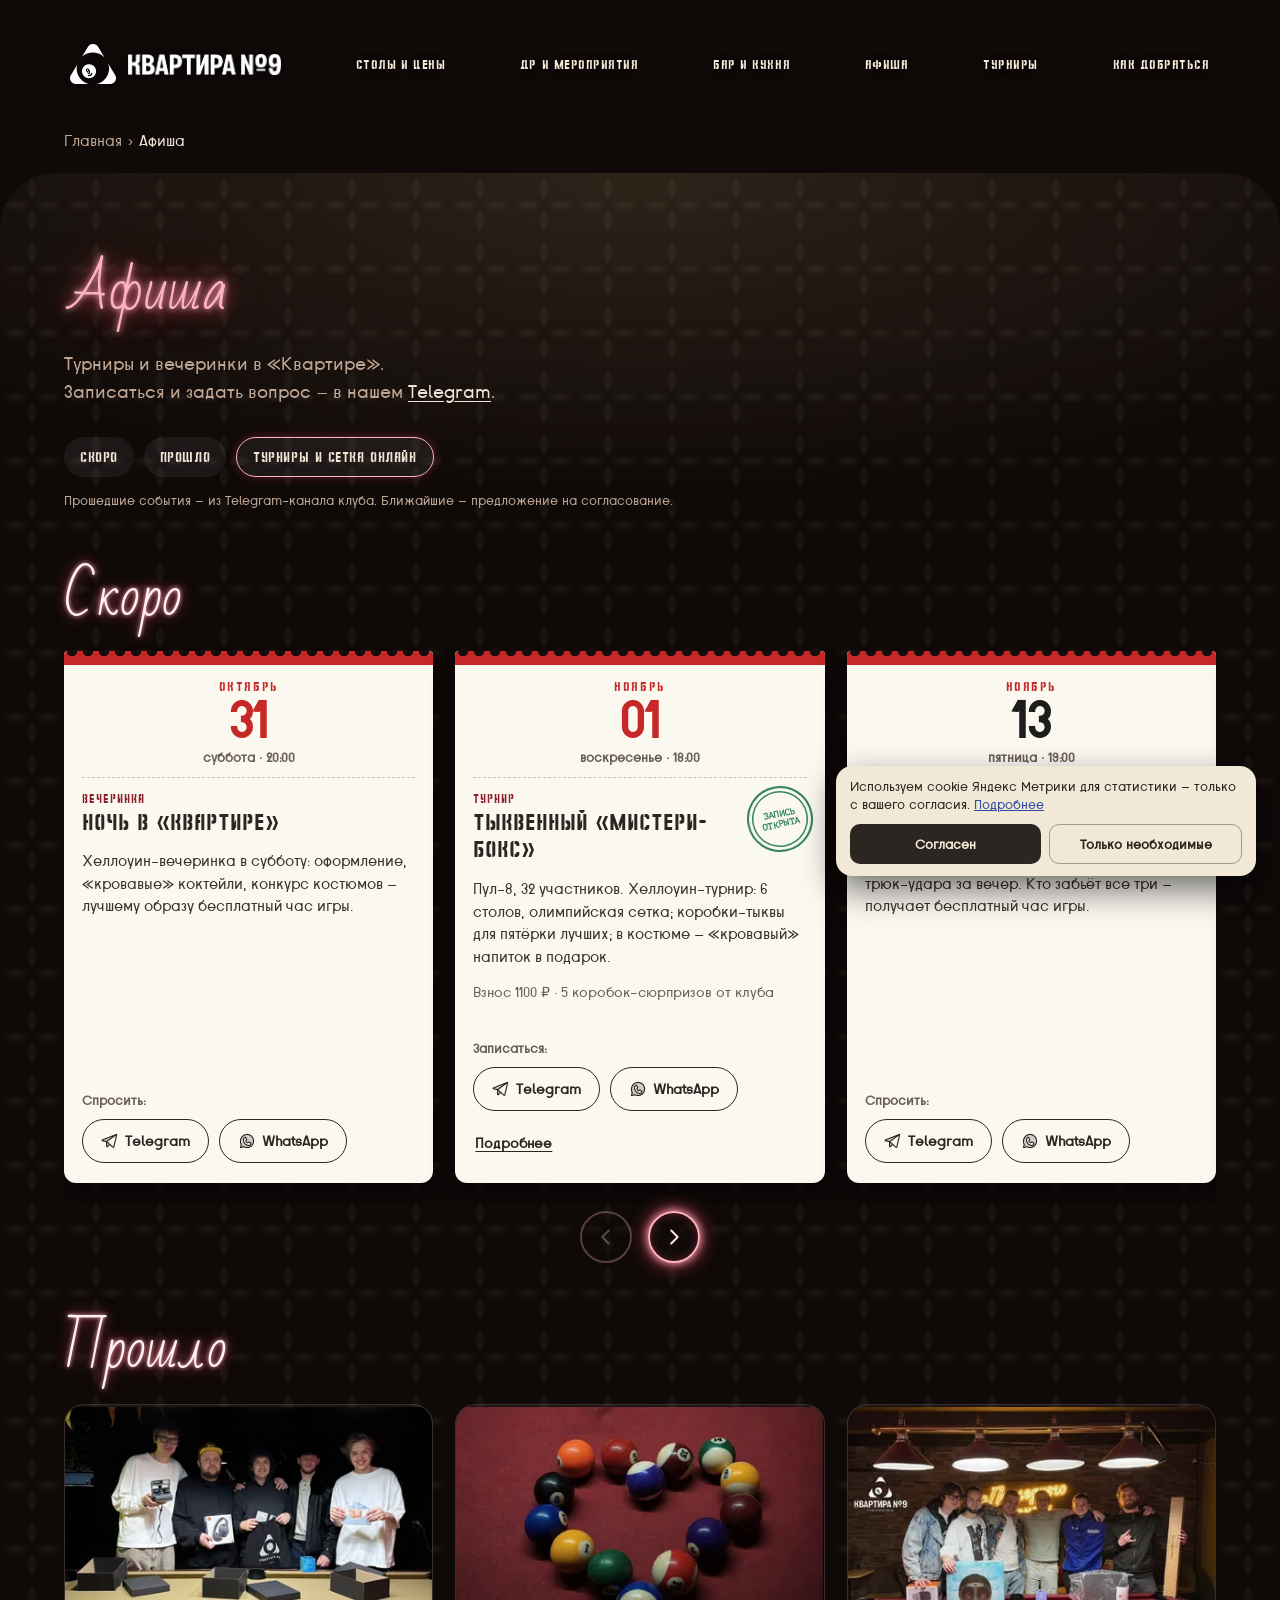
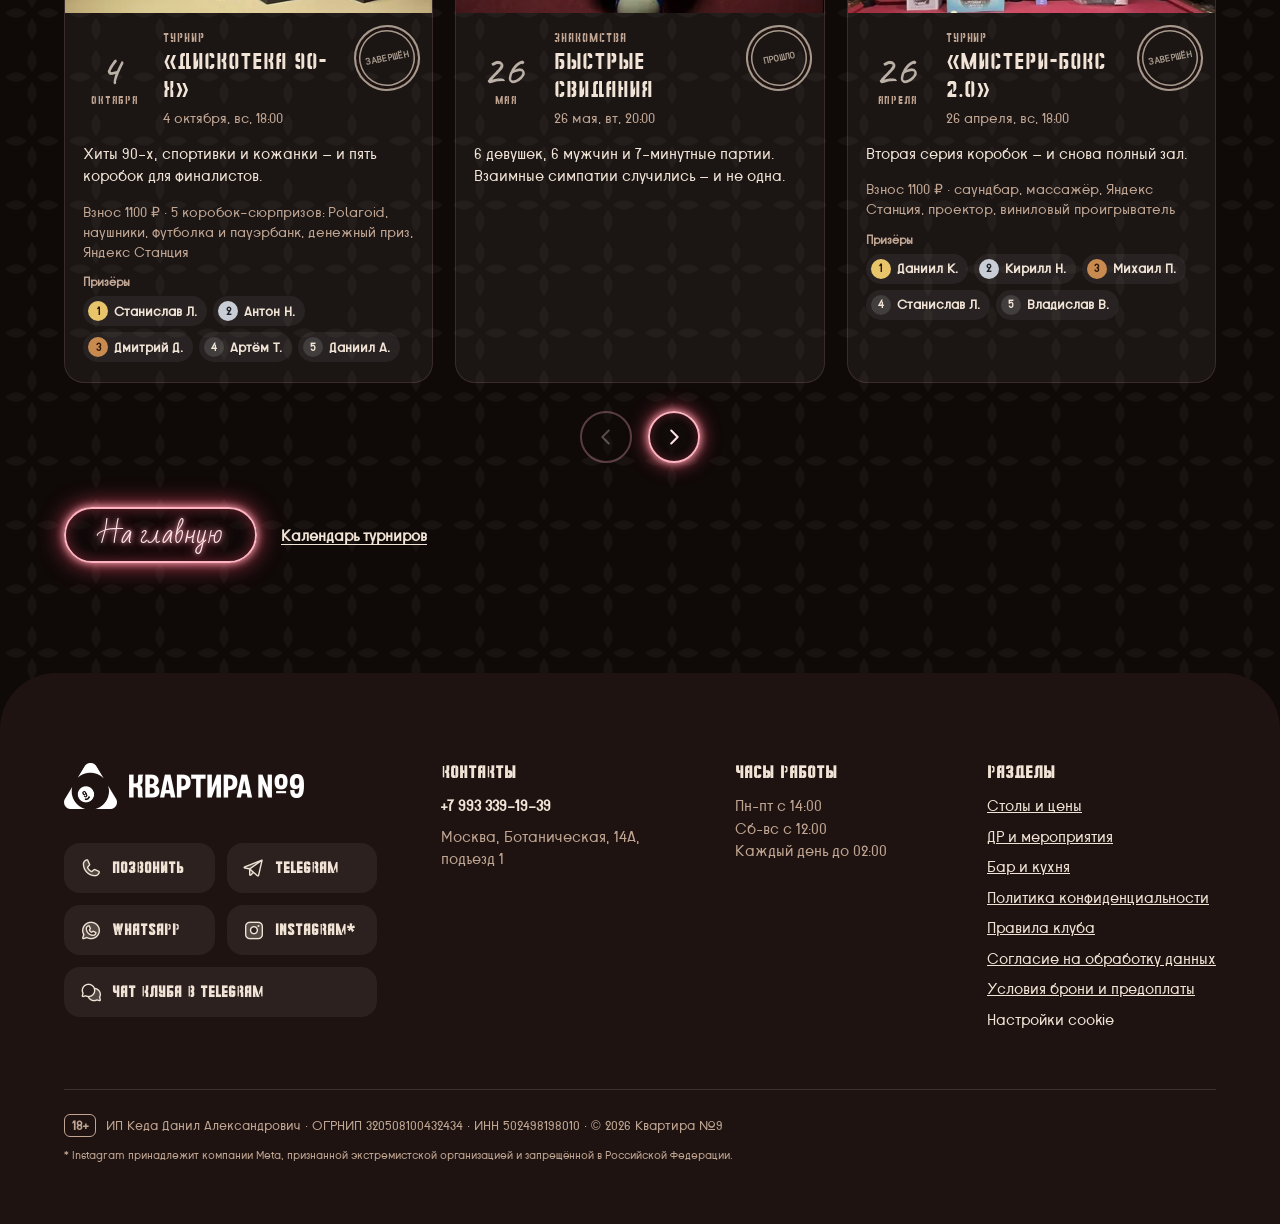
==== afisha/index.html @ f0938e74 "demo-2026-10-10T23-04" ====
<!DOCTYPE html><html lang="ru" data-theme="burgundy" data-font="kosmos" data-tick="2" data-card="pola" data-tname="stencil"><head><meta charset="utf-8"><meta name="viewport" content="width=device-width, initial-scale=1, viewport-fit=cover"><meta name="theme-color" content="#120b0a"><link rel="icon" href="/favicon.jpg"><link rel="preload" href="/_astro/bad-script.CT7eCIl4.woff2" as="font" type="font/woff2" crossorigin><link rel="preload" href="/_astro/caveat-digits.C6lLI7Ka.woff2" as="font" type="font/woff2" crossorigin><link rel="preload" href="/_astro/proletarsk.BLAWgX2r.woff2" as="font" type="font/woff2" crossorigin><link rel="preload" href="/_astro/sowjetschablone.D4eQBPQ5.woff2" as="font" type="font/woff2" crossorigin><script>document.documentElement.classList.add('js'); setTimeout(function(){ if(!window.__revealReady) document.documentElement.classList.remove('js'); }, 1500);</script><title>Афиша – Квартира №9</title><meta name="description" content="Ближайшие турниры по бильярду и вечеринки в «Квартире №9» у м. Владыкино. Прошедшие события с фото."><meta name="robots" content="noindex"><meta property="og:type" content="website"><meta property="og:locale" content="ru_RU"><meta property="og:site_name" content="Квартира №9"><meta property="og:title" content="Афиша – Квартира №9"><meta property="og:description" content="Ближайшие турниры по бильярду и вечеринки в «Квартире №9» у м. Владыкино. Прошедшие события с фото."><meta property="og:url" content="https://kvrtr9.ru/afisha/"><meta property="og:image" content="https://kvrtr9.ru/_astro/hero155w.CEBqkdgs_28JILA.jpg"><meta name="twitter:card" content="summary_large_image"><script type="application/ld+json">{"@context":"https://schema.org","@type":"BreadcrumbList","itemListElement":[{"@type":"ListItem","position":1,"name":"Главная","item":"https://kvrtr9.ru/"},{"@type":"ListItem","position":2,"name":"Афиша","item":"https://kvrtr9.ru/afisha/"}]}</script><link rel="stylesheet" href="/_astro/Base.L-GQyjEK.css"><style>.crumbs[data-astro-cid-vx4iavld]{color:var(--muted);padding-top:92px;padding-bottom:48px;font-size:14px}ol[data-astro-cid-vx4iavld]{flex-wrap:wrap;gap:6px;margin:0;padding:0;list-style:none;display:flex}li[data-astro-cid-vx4iavld]:not(:last-child):after{content:"›";margin-left:6px}a[data-astro-cid-vx4iavld]{color:var(--muted);text-decoration:none}a[data-astro-cid-vx4iavld]:hover,[data-astro-cid-vx4iavld][aria-current]{color:var(--cream)}@media (width>=900px){.crumbs[data-astro-cid-vx4iavld]{padding-top:130px;padding-bottom:70px;font-size:15px}}
</style><link rel="stylesheet" href="/_astro/AfishaCard.DpUsnAW0.css"><style>.lead[data-astro-cid-dlisecrc]{max-width:640px}.lead[data-astro-cid-dlisecrc] a[data-astro-cid-dlisecrc]{color:var(--cream);text-underline-offset:3px}.jump[data-astro-cid-dlisecrc]{flex-wrap:wrap;gap:10px;margin:22px 0 8px;display:flex}.jump[data-astro-cid-dlisecrc] a[data-astro-cid-dlisecrc]{min-height:40px;color:var(--cream);font:400 14px var(--fd);letter-spacing:.04em;background:#ffffff0f;border-radius:99px;align-items:center;padding:0 16px;text-decoration:none;display:inline-flex}.jump[data-astro-cid-dlisecrc] a[data-astro-cid-dlisecrc].hot{border:1.5px solid var(--neon);box-shadow:0 0 10px #e0465f59}.ex[data-astro-cid-dlisecrc]{color:var(--muted);margin:14px 0 0;font-size:13px}.hd[data-astro-cid-dlisecrc]{font:400 clamp(38px, 9.6vw, 52px)/1.2 var(--fh);color:#fff1f3;text-shadow:0 0 4px var(--neon), 0 0 14px var(--glow);margin:40px 0 16px;scroll-margin-top:90px}.grid[data-astro-cid-dlisecrc]{scroll-snap-type:x mandatory;scroll-padding-inline:var(--gut);margin:0 calc(-1 * var(--gut));padding:6px var(--gut) 18px;scrollbar-width:thin;gap:16px;display:flex;overflow-x:auto}.grid[data-astro-cid-dlisecrc]>.ac{scroll-snap-align:start;flex:0 0 min(320px,84vw)}.nav[data-astro-cid-dlisecrc]{display:none}.arw[data-astro-cid-dlisecrc]{cursor:pointer;color:#ffe3e8;border:2px solid var(--neon);width:52px;height:52px;box-shadow:0 0 8px var(--neon), 0 0 20px var(--glow), inset 0 0 10px #e0465f59;background:#120b0a99;border-radius:50%;place-items:center;transition:transform .2s,opacity .2s,background .2s;display:grid}.arw[data-astro-cid-dlisecrc]:hover:not(:disabled){background:#e0465f33;transform:translateY(-2px)}.arw[data-astro-cid-dlisecrc]:disabled{opacity:.3;box-shadow:none;cursor:default}.empty[data-astro-cid-dlisecrc]{color:var(--muted)}.hint[data-astro-cid-dlisecrc]{color:var(--muted);margin:-6px 0 4px;font-size:13px}@media (width>=900px){.hint[data-astro-cid-dlisecrc]{display:none}}.back[data-astro-cid-dlisecrc]{flex-wrap:wrap;align-items:center;gap:14px 24px;margin-top:44px;display:flex}.back[data-astro-cid-dlisecrc] .home[data-astro-cid-dlisecrc]{min-height:56px;padding:0 32px;font-size:26px}.lnk[data-astro-cid-dlisecrc]{color:var(--cream);font:600 15px var(--fb);text-underline-offset:3px}@media (width>=900px){.grid[data-astro-cid-dlisecrc]{scrollbar-width:none;cursor:grab;gap:22px;margin:0;padding:6px 0 22px;scroll-padding-inline:0}.grid[data-astro-cid-dlisecrc]::-webkit-scrollbar{display:none}.grid[data-astro-cid-dlisecrc].grab{cursor:grabbing;scroll-snap-type:none}.grid[data-astro-cid-dlisecrc].drag *{pointer-events:none;user-select:none}.nav[data-astro-cid-dlisecrc]:not([hidden]){justify-content:center;gap:16px;margin-top:6px;display:flex}.grid[data-astro-cid-dlisecrc]>.ac{flex-basis:calc(33.3333% - 14.6667px)}.hd[data-astro-cid-dlisecrc]{margin-top:56px}}
</style></head><body><a class="skip-link" href="#main">К содержимому</a><header class="hdr" id="hdr" data-astro-cid-nen7h5rs><div class="wrap" data-astro-cid-nen7h5rs><a class="logo" href="/" aria-label="Квартира №9, на главную" data-astro-cid-nen7h5rs><img src="/_astro/logo-mark.CCXDt5Lf_18lhKX.webp" alt data-astro-cid-nen7h5rs="true" loading="lazy" decoding="async" width="91" height="80" class="lm"><img src="/_astro/logo-word.BAPDpQVD_228Hl9.webp" alt data-astro-cid-nen7h5rs="true" loading="lazy" decoding="async" width="321" height="44" class="lw"></a><nav class="nav" aria-label="Основное меню" data-astro-cid-nen7h5rs><a href="/#tables" data-astro-cid-nen7h5rs>Столы и цены</a><a href="/#events" data-astro-cid-nen7h5rs>ДР и мероприятия</a><a href="/#menu" data-astro-cid-nen7h5rs>Бар и кухня</a><a href="/afisha/" data-astro-cid-nen7h5rs>Афиша</a><a href="/turniry/" data-astro-cid-nen7h5rs>Турниры</a><a href="/#route" data-astro-cid-nen7h5rs>Как добраться</a></nav><button class="burger" type="button" aria-label="Открыть меню" aria-controls="nmenu" aria-expanded="false" data-astro-cid-nen7h5rs><i data-astro-cid-nen7h5rs></i></button></div></header><main id="main"><nav class="crumbs wrap" aria-label="Хлебные крошки" data-astro-cid-vx4iavld><ol data-astro-cid-vx4iavld><li data-astro-cid-vx4iavld><a href="/" data-astro-cid-vx4iavld>Главная</a></li><li data-astro-cid-vx4iavld><span aria-current="page" data-astro-cid-vx4iavld>Афиша</span></li></ol></nav><section class="sec darkarc rt" aria-labelledby="af-t" data-astro-cid-dlisecrc><div class="wrap" data-astro-cid-dlisecrc><div class="ttl"><h1 id="af-t">Афиша</h1></div><p class="lead" data-astro-cid-dlisecrc>Турниры и вечеринки в «Квартире».<br data-astro-cid-dlisecrc>Записаться и задать вопрос — в нашем <a href="https://t.me/kvar09" target="_blank" rel="noopener" data-goal="click_messenger" data-astro-cid-dlisecrc>Telegram</a>.</p><nav class="jump" aria-label="Разделы афиши" data-astro-cid-dlisecrc><a href="#soon" data-astro-cid-dlisecrc>Скоро</a><a href="#past" data-astro-cid-dlisecrc>Прошло</a><a class="hot" href="/turniry/" data-astro-cid-dlisecrc>Турниры и сетка онлайн</a></nav><p class="ex" data-astro-cid-dlisecrc>Прошедшие события — из Telegram-канала клуба. Ближайшие — предложение на согласование.</p><h2 class="hd" id="soon" data-astro-cid-dlisecrc>Скоро</h2><div class="grid" data-list="soon" data-astro-cid-dlisecrc><article class="ac leaf wk" data-date="2026-10-31" data-status id="hellowin-2026" data-astro-cid-hufxhtdj><div class="lf" data-astro-cid-hufxhtdj><span class="lm" data-astro-cid-hufxhtdj>ОКТЯБРЬ</span><b class="ld" data-astro-cid-hufxhtdj>31</b><span class="lw" data-astro-cid-hufxhtdj>суббота · 20:00</span></div><div class="top" data-astro-cid-hufxhtdj><div class="dt" data-astro-cid-hufxhtdj><b data-astro-cid-hufxhtdj>31</b><span data-astro-cid-hufxhtdj>октября</span></div><div class="meta" data-astro-cid-hufxhtdj><span class="kind" data-astro-cid-hufxhtdj>Вечеринка</span><h3 data-astro-cid-hufxhtdj>Ночь в «Квартире»</h3><span class="when" data-astro-cid-hufxhtdj>31 октября, сб, 20:00</span></div></div><p class="tx" data-astro-cid-hufxhtdj>Хеллоуин-вечеринка в субботу: оформление, «кровавые» коктейли, конкурс костюмов — лучшему образу бесплатный час игры.</p><div class="acts" data-astro-cid-hufxhtdj><span class="lbl" data-astro-cid-hufxhtdj>Спросить:</span><div class="row" data-astro-cid-hufxhtdj><a class="btn" href="https://t.me/kvar09" target="_blank" rel="noopener" data-goal="click_messenger" data-astro-cid-hufxhtdj><i class="ph-duotone ph-telegram-logo" aria-hidden="true" data-astro-cid-hufxhtdj></i>Telegram</a><a class="btn" href="https://wa.me/79933391939?text=%D0%97%D0%B4%D1%80%D0%B0%D0%B2%D1%81%D1%82%D0%B2%D1%83%D0%B9%D1%82%D0%B5!%20%D0%A5%D0%BE%D1%87%D1%83%20%D1%83%D0%B7%D0%BD%D0%B0%D1%82%D1%8C%20%D0%BF%D1%80%D0%BE%20%C2%AB%D0%9D%D0%BE%D1%87%D1%8C%20%D0%B2%20%C2%AB%D0%9A%D0%B2%D0%B0%D1%80%D1%82%D0%B8%D1%80%D0%B5%C2%BB%C2%BB%20(31%20%D0%BE%D0%BA%D1%82%D1%8F%D0%B1%D1%80%D1%8F%2C%20%D1%81%D0%B1)." target="_blank" rel="noopener" data-goal="click_messenger" data-astro-cid-hufxhtdj><i class="ph-duotone ph-whatsapp-logo" aria-hidden="true" data-astro-cid-hufxhtdj></i>WhatsApp</a></div></div></article><article class="ac leaf wk tour" data-date="2026-11-01" data-status="registration" id="t-tykvenniy-box-2026" data-astro-cid-hufxhtdj><div class="lf" data-astro-cid-hufxhtdj><span class="lm" data-astro-cid-hufxhtdj>НОЯБРЬ</span><b class="ld" data-astro-cid-hufxhtdj>01</b><span class="lw" data-astro-cid-hufxhtdj>воскресенье · 18:00</span></div><div class="top" data-astro-cid-hufxhtdj><span class="stamp registration" data-astro-cid-hufxhtdj>Запись открыта</span><div class="dt" data-astro-cid-hufxhtdj><b data-astro-cid-hufxhtdj>1</b><span data-astro-cid-hufxhtdj>ноября</span></div><div class="meta" data-astro-cid-hufxhtdj><span class="kind" data-astro-cid-hufxhtdj>Турнир</span><h3 data-astro-cid-hufxhtdj>Тыквенный «Мистери-бокс»</h3><span class="when" data-astro-cid-hufxhtdj>1 ноября, вс, 18:00</span></div></div><p class="tx" data-astro-cid-hufxhtdj>Пул-8, 32 участников. Хеллоуин-турнир: 6 столов, олимпийская сетка; коробки-тыквы для пятёрки лучших; в костюме — «кровавый» напиток в подарок.</p><p class="tx sm" data-astro-cid-hufxhtdj>Взнос 1100 ₽ · 5 коробок-сюрпризов от клуба</p><div class="acts" data-astro-cid-hufxhtdj><span class="lbl" data-astro-cid-hufxhtdj>Записаться:</span><div class="row" data-astro-cid-hufxhtdj><a class="btn" href="https://t.me/kvar09" target="_blank" rel="noopener" data-goal="tournament_signup" data-astro-cid-hufxhtdj><i class="ph-duotone ph-telegram-logo" aria-hidden="true" data-astro-cid-hufxhtdj></i>Telegram</a><a class="btn" href="https://wa.me/79933391939?text=%D0%97%D0%B4%D1%80%D0%B0%D0%B2%D1%81%D1%82%D0%B2%D1%83%D0%B9%D1%82%D0%B5!%20%D0%A5%D0%BE%D1%87%D1%83%20%D0%B7%D0%B0%D0%BF%D0%B8%D1%81%D0%B0%D1%82%D1%8C%D1%81%D1%8F%20%D0%BD%D0%B0%20%D1%82%D1%83%D1%80%D0%BD%D0%B8%D1%80%20%C2%AB%D0%A2%D1%8B%D0%BA%D0%B2%D0%B5%D0%BD%D0%BD%D1%8B%D0%B9%20%C2%AB%D0%9C%D0%B8%D1%81%D1%82%D0%B5%D1%80%D0%B8-%D0%B1%D0%BE%D0%BA%D1%81%C2%BB%C2%BB%20(1%20%D0%BD%D0%BE%D1%8F%D0%B1%D1%80%D1%8F%2C%20%D0%B2%D1%81)." target="_blank" rel="noopener" data-goal="tournament_signup" data-astro-cid-hufxhtdj><i class="ph-duotone ph-whatsapp-logo" aria-hidden="true" data-astro-cid-hufxhtdj></i>WhatsApp</a></div><a class="lnk" href="/turniry/#t-tykvenniy-box-2026" data-astro-cid-hufxhtdj>Подробнее</a></div></article><article class="ac leaf" data-date="2026-11-13" data-status id="pyatnica-13-2026" data-astro-cid-hufxhtdj><div class="lf" data-astro-cid-hufxhtdj><span class="lm" data-astro-cid-hufxhtdj>НОЯБРЬ</span><b class="ld" data-astro-cid-hufxhtdj>13</b><span class="lw" data-astro-cid-hufxhtdj>пятница · 19:00</span></div><div class="top" data-astro-cid-hufxhtdj><div class="dt" data-astro-cid-hufxhtdj><b data-astro-cid-hufxhtdj>13</b><span data-astro-cid-hufxhtdj>ноября</span></div><div class="meta" data-astro-cid-hufxhtdj><span class="kind" data-astro-cid-hufxhtdj>Челлендж</span><h3 data-astro-cid-hufxhtdj>Пятница, 13-е</h3><span class="when" data-astro-cid-hufxhtdj>13 ноября, пт, 19:00</span></div></div><p class="tx" data-astro-cid-hufxhtdj>Вечер «несчастливых ударов»: три сложных трюк-удара за вечер. Кто забьёт все три — получает бесплатный час игры.</p><div class="acts" data-astro-cid-hufxhtdj><span class="lbl" data-astro-cid-hufxhtdj>Спросить:</span><div class="row" data-astro-cid-hufxhtdj><a class="btn" href="https://t.me/kvar09" target="_blank" rel="noopener" data-goal="click_messenger" data-astro-cid-hufxhtdj><i class="ph-duotone ph-telegram-logo" aria-hidden="true" data-astro-cid-hufxhtdj></i>Telegram</a><a class="btn" href="https://wa.me/79933391939?text=%D0%97%D0%B4%D1%80%D0%B0%D0%B2%D1%81%D1%82%D0%B2%D1%83%D0%B9%D1%82%D0%B5!%20%D0%A5%D0%BE%D1%87%D1%83%20%D1%83%D0%B7%D0%BD%D0%B0%D1%82%D1%8C%20%D0%BF%D1%80%D0%BE%20%C2%AB%D0%9F%D1%8F%D1%82%D0%BD%D0%B8%D1%86%D0%B0%2C%2013-%D0%B5%C2%BB%20(13%20%D0%BD%D0%BE%D1%8F%D0%B1%D1%80%D1%8F%2C%20%D0%BF%D1%82)." target="_blank" rel="noopener" data-goal="click_messenger" data-astro-cid-hufxhtdj><i class="ph-duotone ph-whatsapp-logo" aria-hidden="true" data-astro-cid-hufxhtdj></i>WhatsApp</a></div></div></article><article class="ac leaf wk tour" data-date="2026-11-29" data-status="planned" id="t-vdvoyom-2026" data-astro-cid-hufxhtdj><div class="lf" data-astro-cid-hufxhtdj><span class="lm" data-astro-cid-hufxhtdj>НОЯБРЬ</span><b class="ld" data-astro-cid-hufxhtdj>29</b><span class="lw" data-astro-cid-hufxhtdj>воскресенье · 18:00</span></div><div class="top" data-astro-cid-hufxhtdj><span class="stamp planned" data-astro-cid-hufxhtdj>Скоро запись</span><div class="dt" data-astro-cid-hufxhtdj><b data-astro-cid-hufxhtdj>29</b><span data-astro-cid-hufxhtdj>ноября</span></div><div class="meta" data-astro-cid-hufxhtdj><span class="kind" data-astro-cid-hufxhtdj>Турнир</span><h3 data-astro-cid-hufxhtdj>Парный турнир «Вдвоём»</h3><span class="when" data-astro-cid-hufxhtdj>29 ноября, вс, 18:00</span></div></div><p class="tx" data-astro-cid-hufxhtdj>Пул-8, пары, 24 участников. 12 пар, удары по очереди; можно с другом, можно с половинкой.</p><p class="tx sm" data-astro-cid-hufxhtdj>Взнос 2000 ₽ · обоим в паре: ВИП-комната на 3 часа с пиццей и напитками, парные худи, фото на «Стене праздников» и по 2 000 ₽ на депозит</p><div class="acts" data-astro-cid-hufxhtdj><span class="lbl" data-astro-cid-hufxhtdj>Записаться:</span><div class="row" data-astro-cid-hufxhtdj><a class="btn" href="https://t.me/kvar09" target="_blank" rel="noopener" data-goal="tournament_signup" data-astro-cid-hufxhtdj><i class="ph-duotone ph-telegram-logo" aria-hidden="true" data-astro-cid-hufxhtdj></i>Telegram</a><a class="btn" href="https://wa.me/79933391939?text=%D0%97%D0%B4%D1%80%D0%B0%D0%B2%D1%81%D1%82%D0%B2%D1%83%D0%B9%D1%82%D0%B5!%20%D0%A5%D0%BE%D1%87%D1%83%20%D0%B7%D0%B0%D0%BF%D0%B8%D1%81%D0%B0%D1%82%D1%8C%D1%81%D1%8F%20%D0%BD%D0%B0%20%D1%82%D1%83%D1%80%D0%BD%D0%B8%D1%80%20%C2%AB%D0%9F%D0%B0%D1%80%D0%BD%D1%8B%D0%B9%20%D1%82%D1%83%D1%80%D0%BD%D0%B8%D1%80%20%C2%AB%D0%92%D0%B4%D0%B2%D0%BE%D1%91%D0%BC%C2%BB%C2%BB%20(29%20%D0%BD%D0%BE%D1%8F%D0%B1%D1%80%D1%8F%2C%20%D0%B2%D1%81)." target="_blank" rel="noopener" data-goal="tournament_signup" data-astro-cid-hufxhtdj><i class="ph-duotone ph-whatsapp-logo" aria-hidden="true" data-astro-cid-hufxhtdj></i>WhatsApp</a></div><a class="lnk" href="/turniry/#t-vdvoyom-2026" data-astro-cid-hufxhtdj>Подробнее</a></div></article></div><div class="nav" data-nav="soon" hidden data-astro-cid-dlisecrc><button type="button" class="arw" data-dir="-1" aria-label="Назад" data-astro-cid-dlisecrc><svg viewBox="0 0 24 24" width="22" height="22" aria-hidden="true" data-astro-cid-dlisecrc><path d="M15 5l-7 7 7 7" fill="none" stroke="currentColor" stroke-width="2.2" stroke-linecap="round" stroke-linejoin="round" data-astro-cid-dlisecrc></path></svg></button><button type="button" class="arw" data-dir="1" aria-label="Вперёд" data-astro-cid-dlisecrc><svg viewBox="0 0 24 24" width="22" height="22" aria-hidden="true" data-astro-cid-dlisecrc><path d="M9 5l7 7-7 7" fill="none" stroke="currentColor" stroke-width="2.2" stroke-linecap="round" stroke-linejoin="round" data-astro-cid-dlisecrc></path></svg></button></div><p class="empty" hidden data-astro-cid-dlisecrc>Новые события скоро появятся — следите в нашем Telegram.</p><h2 class="hd" id="past" data-astro-cid-dlisecrc>Прошло</h2><div class="grid" data-list="past" data-astro-cid-dlisecrc><article class="ac past wk tour" data-date="2026-10-04" data-status="done" id="t-diskoteka-90h-2026" data-astro-cid-hufxhtdj><img src="/_astro/event-2609-wide.mlfnxngh_Z26QC6B.webp" srcset="/_astro/event-2609-wide.mlfnxngh_ZVVo1K.webp 400w, /_astro/event-2609-wide.mlfnxngh_Z2o7Upt.webp 700w" alt sizes="(min-width: 900px) 360px, 100vw" data-astro-cid-hufxhtdj="true" loading="lazy" decoding="async" width="1920" height="1080" class="ph"><div class="top" data-astro-cid-hufxhtdj><span class="stamp done" data-astro-cid-hufxhtdj>Завершён</span><div class="dt" data-astro-cid-hufxhtdj><b data-astro-cid-hufxhtdj>4</b><span data-astro-cid-hufxhtdj>октября</span></div><div class="meta" data-astro-cid-hufxhtdj><span class="kind" data-astro-cid-hufxhtdj>Турнир</span><h3 data-astro-cid-hufxhtdj>«Дискотека 90-х»</h3><span class="when" data-astro-cid-hufxhtdj>4 октября, вс, 18:00</span></div></div><p class="tx" data-astro-cid-hufxhtdj>Хиты 90-х, спортивки и кожанки — и пять коробок для финалистов.</p><p class="tx sm" data-astro-cid-hufxhtdj>Взнос 1100 ₽ · 5 коробок-сюрпризов: Polaroid, наушники, футболка и пауэрбанк, денежный приз, Яндекс Станция</p><p class="places" data-astro-cid-hufxhtdj><span data-astro-cid-hufxhtdj>Призёры</span><b data-astro-cid-hufxhtdj><i data-astro-cid-hufxhtdj>1</i>Станислав Л.</b><b data-astro-cid-hufxhtdj><i data-astro-cid-hufxhtdj>2</i>Антон Н.</b><b data-astro-cid-hufxhtdj><i data-astro-cid-hufxhtdj>3</i>Дмитрий Д.</b><b data-astro-cid-hufxhtdj><i data-astro-cid-hufxhtdj>4</i>Артём Т.</b><b data-astro-cid-hufxhtdj><i data-astro-cid-hufxhtdj>5</i>Даниил А.</b></p></article><article class="ac past" data-date="2026-05-26" data-status id="svidaniya-2026" data-astro-cid-hufxhtdj><img src="/_astro/ev-dates.BBkYv7ZP_1fA311.webp" srcset="/_astro/ev-dates.BBkYv7ZP_JanE.webp 400w, /_astro/ev-dates.BBkYv7ZP_1ky81U.webp 700w" alt sizes="(min-width: 900px) 360px, 100vw" data-astro-cid-hufxhtdj="true" loading="lazy" decoding="async" width="1400" height="788" class="ph"><div class="top" data-astro-cid-hufxhtdj><span class="stamp done" data-astro-cid-hufxhtdj>Прошло</span><div class="dt" data-astro-cid-hufxhtdj><b data-astro-cid-hufxhtdj>26</b><span data-astro-cid-hufxhtdj>мая</span></div><div class="meta" data-astro-cid-hufxhtdj><span class="kind" data-astro-cid-hufxhtdj>Знакомства</span><h3 data-astro-cid-hufxhtdj>Быстрые свидания</h3><span class="when" data-astro-cid-hufxhtdj>26 мая, вт, 20:00</span></div></div><p class="tx" data-astro-cid-hufxhtdj>6 девушек, 6 мужчин и 7-минутные партии. Взаимные симпатии случились — и не одна.</p></article><article class="ac past wk tour" data-date="2026-04-26" data-status="done" id="t-mystery-box-2-2026" data-astro-cid-hufxhtdj><img src="/_astro/ev-mb2.CdDQL5aV_1NNRRB.webp" srcset="/_astro/ev-mb2.CdDQL5aV_Zcqgbr.webp 400w, /_astro/ev-mb2.CdDQL5aV_ZRceTy.webp 700w" alt sizes="(min-width: 900px) 360px, 100vw" data-astro-cid-hufxhtdj="true" loading="lazy" decoding="async" width="800" height="450" class="ph"><div class="top" data-astro-cid-hufxhtdj><span class="stamp done" data-astro-cid-hufxhtdj>Завершён</span><div class="dt" data-astro-cid-hufxhtdj><b data-astro-cid-hufxhtdj>26</b><span data-astro-cid-hufxhtdj>апреля</span></div><div class="meta" data-astro-cid-hufxhtdj><span class="kind" data-astro-cid-hufxhtdj>Турнир</span><h3 data-astro-cid-hufxhtdj>«Мистери-бокс 2.0»</h3><span class="when" data-astro-cid-hufxhtdj>26 апреля, вс, 18:00</span></div></div><p class="tx" data-astro-cid-hufxhtdj>Вторая серия коробок — и снова полный зал.</p><p class="tx sm" data-astro-cid-hufxhtdj>Взнос 1100 ₽ · саундбар, массажёр, Яндекс Станция, проектор, виниловый проигрыватель</p><p class="places" data-astro-cid-hufxhtdj><span data-astro-cid-hufxhtdj>Призёры</span><b data-astro-cid-hufxhtdj><i data-astro-cid-hufxhtdj>1</i>Даниил К.</b><b data-astro-cid-hufxhtdj><i data-astro-cid-hufxhtdj>2</i>Кирилл Н.</b><b data-astro-cid-hufxhtdj><i data-astro-cid-hufxhtdj>3</i>Михаил П.</b><b data-astro-cid-hufxhtdj><i data-astro-cid-hufxhtdj>4</i>Станислав Л.</b><b data-astro-cid-hufxhtdj><i data-astro-cid-hufxhtdj>5</i>Владислав В.</b></p></article><article class="ac past wk tour" data-date="2026-03-29" data-status="done" id="t-mystery-box-2026" data-astro-cid-hufxhtdj><img src="/_astro/ev-mb1.Cvn1jGg8_Z1gP5aC.webp" srcset="/_astro/ev-mb1.Cvn1jGg8_ZgYKYP.webp 400w, /_astro/ev-mb1.Cvn1jGg8_1nN2BB.webp 700w" alt sizes="(min-width: 900px) 360px, 100vw" data-astro-cid-hufxhtdj="true" loading="lazy" decoding="async" width="1400" height="787" class="ph"><div class="top" data-astro-cid-hufxhtdj><span class="stamp done" data-astro-cid-hufxhtdj>Завершён</span><div class="dt" data-astro-cid-hufxhtdj><b data-astro-cid-hufxhtdj>29</b><span data-astro-cid-hufxhtdj>марта</span></div><div class="meta" data-astro-cid-hufxhtdj><span class="kind" data-astro-cid-hufxhtdj>Турнир</span><h3 data-astro-cid-hufxhtdj>«Мистери-бокс»</h3><span class="when" data-astro-cid-hufxhtdj>29 марта, вс, 18:00</span></div></div><p class="tx" data-astro-cid-hufxhtdj>Что внутри — никто не знал до вручения. Победитель выбирал коробку первым.</p><p class="tx sm" data-astro-cid-hufxhtdj>Взнос 1100 ₽ · консоль, фотоаппарат Kodak, Яндекс Станция, массажёр, наушники JBL</p><p class="places" data-astro-cid-hufxhtdj><span data-astro-cid-hufxhtdj>Призёры</span><b data-astro-cid-hufxhtdj><i data-astro-cid-hufxhtdj>1</i>Илья Л.</b><b data-astro-cid-hufxhtdj><i data-astro-cid-hufxhtdj>2</i>Никита К.</b><b data-astro-cid-hufxhtdj><i data-astro-cid-hufxhtdj>3</i>Кирилл Н.</b><b data-astro-cid-hufxhtdj><i data-astro-cid-hufxhtdj>4</i>Никита М.</b><b data-astro-cid-hufxhtdj><i data-astro-cid-hufxhtdj>5</i>Егор Ч.</b></p></article><article class="ac past wk tour" data-date="2026-03-01" data-status="done" id="t-vesenniy-2026" data-astro-cid-hufxhtdj><img src="/_astro/ev-spring.BTdwJIva_YOfv9.webp" srcset="/_astro/ev-spring.BTdwJIva_DvUVc.webp 400w, /_astro/ev-spring.BTdwJIva_Z1YYXHO.webp 700w" alt sizes="(min-width: 900px) 360px, 100vw" data-astro-cid-hufxhtdj="true" loading="lazy" decoding="async" width="1400" height="787" class="ph"><div class="top" data-astro-cid-hufxhtdj><span class="stamp done" data-astro-cid-hufxhtdj>Завершён</span><div class="dt" data-astro-cid-hufxhtdj><b data-astro-cid-hufxhtdj>1</b><span data-astro-cid-hufxhtdj>марта</span></div><div class="meta" data-astro-cid-hufxhtdj><span class="kind" data-astro-cid-hufxhtdj>Турнир</span><h3 data-astro-cid-hufxhtdj>«Весенний»</h3><span class="when" data-astro-cid-hufxhtdj>1 марта, вс, 18:00</span></div></div><p class="tx" data-astro-cid-hufxhtdj>За столами — не просто соперники, а единомышленники.</p><p class="tx sm" data-astro-cid-hufxhtdj>Взнос 1100 ₽ · 15 000 ₽, 10 000 ₽, 5 000 ₽</p><p class="places" data-astro-cid-hufxhtdj><span data-astro-cid-hufxhtdj>Призёры</span><b data-astro-cid-hufxhtdj><i data-astro-cid-hufxhtdj>1</i>Илья Л.</b><b data-astro-cid-hufxhtdj><i data-astro-cid-hufxhtdj>2</i>Роман Ж.</b><b data-astro-cid-hufxhtdj><i data-astro-cid-hufxhtdj>3</i>Антон Р.</b></p></article><article class="ac past wk tour" data-date="2026-01-25" data-status="done" id="t-yanvarskiy-final-2026" data-astro-cid-hufxhtdj><img src="/_astro/ev-jan.BtMqjom8_Z1IIWgh.webp" srcset="/_astro/ev-jan.BtMqjom8_15j9OF.webp 400w, /_astro/ev-jan.BtMqjom8_pxb6y.webp 700w" alt sizes="(min-width: 900px) 360px, 100vw" data-astro-cid-hufxhtdj="true" loading="lazy" decoding="async" width="960" height="540" class="ph"><div class="top" data-astro-cid-hufxhtdj><span class="stamp done" data-astro-cid-hufxhtdj>Завершён</span><div class="dt" data-astro-cid-hufxhtdj><b data-astro-cid-hufxhtdj>25</b><span data-astro-cid-hufxhtdj>января</span></div><div class="meta" data-astro-cid-hufxhtdj><span class="kind" data-astro-cid-hufxhtdj>Турнир</span><h3 data-astro-cid-hufxhtdj>«Январский финал»</h3><span class="when" data-astro-cid-hufxhtdj>25 января, вс, 18:00</span></div></div><p class="tx" data-astro-cid-hufxhtdj>Завершили зиму масштабной игрой — победитель забрал годовую карту клуба.</p><p class="tx sm" data-astro-cid-hufxhtdj>Взнос 1100 ₽ · годовая карта «Любимого гостя», худи + 2 000 ₽, футболка + 1 000 ₽</p><p class="places" data-astro-cid-hufxhtdj><span data-astro-cid-hufxhtdj>Призёры</span><b data-astro-cid-hufxhtdj><i data-astro-cid-hufxhtdj>1</i>Антон Р.</b><b data-astro-cid-hufxhtdj><i data-astro-cid-hufxhtdj>2</i>Егор Ч.</b><b data-astro-cid-hufxhtdj><i data-astro-cid-hufxhtdj>3</i>Марат Ц.</b></p></article><article class="ac past wk tour" data-date="2025-11-30" data-status="done" id="t-zimniy-vecher-2025" data-astro-cid-hufxhtdj><img src="/_astro/ev-winter.T7rOquZR_Z1b1caB.webp" srcset="/_astro/ev-winter.T7rOquZR_2e22yv.webp 400w, /_astro/ev-winter.T7rOquZR_Z1wl8Ba.webp 700w" alt sizes="(min-width: 900px) 360px, 100vw" data-astro-cid-hufxhtdj="true" loading="lazy" decoding="async" width="960" height="540" class="ph"><div class="top" data-astro-cid-hufxhtdj><span class="stamp done" data-astro-cid-hufxhtdj>Завершён</span><div class="dt" data-astro-cid-hufxhtdj><b data-astro-cid-hufxhtdj>30</b><span data-astro-cid-hufxhtdj>ноября</span></div><div class="meta" data-astro-cid-hufxhtdj><span class="kind" data-astro-cid-hufxhtdj>Турнир</span><h3 data-astro-cid-hufxhtdj>«Зимний вечер»</h3><span class="when" data-astro-cid-hufxhtdj>30 ноября, вс, 18:00</span></div></div><p class="tx" data-astro-cid-hufxhtdj>Тёплый спортивный вечер, после — фото и интервью с участниками.</p><p class="tx sm" data-astro-cid-hufxhtdj>Взнос 900 ₽ · Nintendo Switch Lite, худи + 2 000 ₽ на депозит, футболка + 1 000 ₽ на депозит</p><p class="places" data-astro-cid-hufxhtdj><span data-astro-cid-hufxhtdj>Призёры</span><b data-astro-cid-hufxhtdj><i data-astro-cid-hufxhtdj>1</i>Егор Ч.</b><b data-astro-cid-hufxhtdj><i data-astro-cid-hufxhtdj>2</i>Мария Ш.</b><b data-astro-cid-hufxhtdj><i data-astro-cid-hufxhtdj>3</i>Егор Ф.</b></p></article><article class="ac past" data-date="2025-10-31" data-status id="hellowin-2025" data-astro-cid-hufxhtdj><img src="/_astro/ev-hallo.B8FUjEMm_PX1c.webp" srcset="/_astro/ev-hallo.B8FUjEMm_IMVkA.webp 400w, /_astro/ev-hallo.B8FUjEMm_PX1c.webp 450w" alt sizes="(min-width: 900px) 360px, 100vw" data-astro-cid-hufxhtdj="true" loading="lazy" decoding="async" width="450" height="253" class="ph"><div class="top" data-astro-cid-hufxhtdj><span class="stamp done" data-astro-cid-hufxhtdj>Прошло</span><div class="dt" data-astro-cid-hufxhtdj><b data-astro-cid-hufxhtdj>31</b><span data-astro-cid-hufxhtdj>октября</span></div><div class="meta" data-astro-cid-hufxhtdj><span class="kind" data-astro-cid-hufxhtdj>Неделя праздника</span><h3 data-astro-cid-hufxhtdj>Хеллоуин в бильярде</h3><span class="when" data-astro-cid-hufxhtdj>31 октября, пт, весь вечер</span></div></div><p class="tx" data-astro-cid-hufxhtdj>Целую неделю — оформление, «кровавые» напитки в шприцах, пицца и кальян.</p></article><article class="ac past wk tour" data-date="2025-09-28" data-status="done" id="t-muzhskoy-2025" data-astro-cid-hufxhtdj><img src="/_astro/ev-men.CnqYmCUe_n1EVT.webp" srcset="/_astro/ev-men.CnqYmCUe_1SPfVt.webp 400w, /_astro/ev-men.CnqYmCUe_n1EVT.webp 600w" alt sizes="(min-width: 900px) 360px, 100vw" data-astro-cid-hufxhtdj="true" loading="lazy" decoding="async" width="600" height="338" class="ph"><div class="top" data-astro-cid-hufxhtdj><span class="stamp done" data-astro-cid-hufxhtdj>Завершён</span><div class="dt" data-astro-cid-hufxhtdj><b data-astro-cid-hufxhtdj>28</b><span data-astro-cid-hufxhtdj>сентября</span></div><div class="meta" data-astro-cid-hufxhtdj><span class="kind" data-astro-cid-hufxhtdj>Турнир</span><h3 data-astro-cid-hufxhtdj>Мужской турнир</h3><span class="when" data-astro-cid-hufxhtdj>28 сентября, вс, 18:00</span></div></div><p class="tx" data-astro-cid-hufxhtdj>Главная интрига вечера: действующего чемпиона выбили из турнира.</p><p class="tx sm" data-astro-cid-hufxhtdj>Участие бесплатно · депозит 10 000 ₽, худи и футболка «Квартиры», спецприз тому, кто выбьет чемпиона</p><p class="places" data-astro-cid-hufxhtdj><span data-astro-cid-hufxhtdj>Призёры</span><b data-astro-cid-hufxhtdj><i data-astro-cid-hufxhtdj>1</i>Антон Р.</b><b data-astro-cid-hufxhtdj><i data-astro-cid-hufxhtdj>2</i>Степан Р.</b><b data-astro-cid-hufxhtdj><i data-astro-cid-hufxhtdj>3</i>Станислав Л.</b></p></article></div><div class="nav" data-nav="past" hidden data-astro-cid-dlisecrc><button type="button" class="arw" data-dir="-1" aria-label="Назад" data-astro-cid-dlisecrc><svg viewBox="0 0 24 24" width="22" height="22" aria-hidden="true" data-astro-cid-dlisecrc><path d="M15 5l-7 7 7 7" fill="none" stroke="currentColor" stroke-width="2.2" stroke-linecap="round" stroke-linejoin="round" data-astro-cid-dlisecrc></path></svg></button><button type="button" class="arw" data-dir="1" aria-label="Вперёд" data-astro-cid-dlisecrc><svg viewBox="0 0 24 24" width="22" height="22" aria-hidden="true" data-astro-cid-dlisecrc><path d="M9 5l7 7-7 7" fill="none" stroke="currentColor" stroke-width="2.2" stroke-linecap="round" stroke-linejoin="round" data-astro-cid-dlisecrc></path></svg></button></div><div class="back" data-astro-cid-dlisecrc><a class="bk home" href="/" data-astro-cid-dlisecrc>На главную</a><a class="lnk" href="/turniry/" data-astro-cid-dlisecrc>Календарь турниров</a></div></div></section></main><footer class="foot rt" data-astro-cid-jo6i4kqk><div class="wrap" data-astro-cid-jo6i4kqk><div class="fg" data-astro-cid-jo6i4kqk><div data-astro-cid-jo6i4kqk><a class="logo" href="/" aria-label="Квартира №9, на главную" data-astro-cid-jo6i4kqk><img src="/_astro/logo-mark.CCXDt5Lf_ZPIhm7.webp" alt data-astro-cid-jo6i4kqk="true" loading="lazy" decoding="async" width="105" height="92" class="lm"><img src="/_astro/logo-word.BAPDpQVD_Z8shtx.webp" alt data-astro-cid-jo6i4kqk="true" loading="lazy" decoding="async" width="350" height="48" class="lw"></a><div class="ct" data-astro-cid-jo6i4kqk><a href="tel:+79933391939" data-goal="click_call" data-astro-cid-jo6i4kqk><i class="ph-duotone ph-phone" data-astro-cid-jo6i4kqk></i>Позвонить</a><a href="https://t.me/kvar09" target="_blank" rel="noopener" data-goal="click_messenger" data-astro-cid-jo6i4kqk><i class="ph-duotone ph-telegram-logo" data-astro-cid-jo6i4kqk></i>Telegram</a><a href="https://wa.me/79933391939" target="_blank" rel="noopener" data-goal="click_messenger" data-astro-cid-jo6i4kqk><i class="ph-duotone ph-whatsapp-logo" data-astro-cid-jo6i4kqk></i>WhatsApp</a><a href="https://www.instagram.com/billiards.kvartira9" target="_blank" rel="noopener" data-goal="click_messenger" data-astro-cid-jo6i4kqk><i class="ph-duotone ph-instagram-logo" data-astro-cid-jo6i4kqk></i>Instagram*</a><a class="wide" href="https://t.me/kvar09chat" target="_blank" rel="noopener" data-goal="click_messenger" data-astro-cid-jo6i4kqk><i class="ph-duotone ph-chats-circle" data-astro-cid-jo6i4kqk></i>Чат клуба в Telegram</a></div></div><div data-astro-cid-jo6i4kqk><h5 data-astro-cid-jo6i4kqk>Контакты</h5><p data-astro-cid-jo6i4kqk><b data-astro-cid-jo6i4kqk><a class="plain" href="tel:+79933391939" data-goal="click_call" data-astro-cid-jo6i4kqk>+7 993 339-19-39</a></b></p><p data-astro-cid-jo6i4kqk>Москва, Ботаническая, 14А, подъезд 1</p><p class="ph-hours" data-astro-cid-jo6i4kqk>Пн–пт с 14:00, сб–вс с 12:00<br data-astro-cid-jo6i4kqk>каждый день до 02:00</p></div><div class="hours" data-astro-cid-jo6i4kqk><h5 data-astro-cid-jo6i4kqk>Часы работы</h5><p data-astro-cid-jo6i4kqk>Пн–пт с 14:00<br data-astro-cid-jo6i4kqk>Сб–вс с 12:00<br data-astro-cid-jo6i4kqk>Каждый день до 02:00</p></div><div class="sections" data-astro-cid-jo6i4kqk><h5 data-astro-cid-jo6i4kqk>Разделы</h5><a class="l" href="/#tables" data-astro-cid-jo6i4kqk>Столы и цены</a><a class="l" href="/#events" data-astro-cid-jo6i4kqk>ДР и мероприятия</a><a class="l" href="/#menu" data-astro-cid-jo6i4kqk>Бар и кухня</a><a class="l" href="/privacy/" data-astro-cid-jo6i4kqk>Политика конфиденциальности</a><a class="l" href="/rules/" data-astro-cid-jo6i4kqk>Правила клуба</a><a class="l" href="/soglasie/" data-astro-cid-jo6i4kqk>Согласие на обработку данных</a><a class="l" href="/oferta/" data-astro-cid-jo6i4kqk>Условия брони и предоплаты</a><button type="button" class="l lb" data-cookie-open data-astro-cid-jo6i4kqk>Настройки cookie</button></div></div><div class="legal" data-astro-cid-jo6i4kqk><span class="age" title="Сайт для посетителей старше 18 лет: в меню бара есть алкоголь" data-astro-cid-jo6i4kqk>18+</span>ИП Кеда Данил Александрович · ОГРНИП 320508100432434 · ИНН 502498198010 · © 2026 Квартира №9</div><p class="meta" data-astro-cid-jo6i4kqk>* Instagram принадлежит компании Meta, признанной экстремистской организацией и запрещённой в Российской Федерации.</p></div></footer><div class="ck" id="ck-bar" role="region" aria-label="Согласие на cookie" hidden data-astro-cid-hq3mgpmn><p data-astro-cid-hq3mgpmn>Используем cookie Яндекс Метрики для статистики — только с вашего согласия. <a href="/cookie/" data-astro-cid-hq3mgpmn>Подробнее</a></p><div class="bt" data-astro-cid-hq3mgpmn><button type="button" class="ok" data-cookie="all" data-astro-cid-hq3mgpmn>Согласен</button><button type="button" class="no" data-cookie="necessary" data-astro-cid-hq3mgpmn>Только необходимые</button></div></div><script type="module">var e=`kv9-cookie`;function t(e){return{show:e!==`all`&&e!==`necessary`,load:e===`all`}}function n(){try{let t=localStorage.getItem(e);return t===`all`||t===`necessary`?t:null}catch{return null}}function r(t){try{localStorage.setItem(e,t)}catch{}}function i(){let e=document.getElementById(`ck-bar`);if(!e)return;let i=()=>window.__loadMetrika?.(),a=t(n());a.load&&i(),e.hidden=!a.show,e.querySelector(`[data-cookie="all"]`)?.addEventListener(`click`,()=>{r(`all`),e.hidden=!0,i()}),e.querySelector(`[data-cookie="necessary"]`)?.addEventListener(`click`,()=>{let t=n();r(`necessary`),e.hidden=!0,t===`all`&&location.reload()}),document.querySelectorAll(`[data-cookie-open]`).forEach(t=>t.addEventListener(`click`,()=>{e.hidden=!1}))}i();</script><a class="fab" id="fab" href="https://n1300308.yclients.com" data-book="table" data-goal="book_click" data-astro-cid-3g5f2gww>Забронировать</a><button type="button" class="totop" id="totop" aria-label="Наверх, к началу страницы" hidden data-astro-cid-esobc3xq><svg viewBox="0 0 24 24" width="26" height="26" aria-hidden="true" data-astro-cid-esobc3xq><path d="M12 19V5M5.5 11.5 12 5l6.5 6.5" fill="none" stroke="currentColor" stroke-width="2.2" stroke-linecap="round" stroke-linejoin="round" data-astro-cid-esobc3xq></path></svg></button><script type="module">var e=document.getElementById(`totop`);if(e){let t=matchMedia(`(min-width: 900px)`),n=()=>{e.hidden=!t.matches||scrollY<innerHeight*.9};addEventListener(`scroll`,n,{passive:!0}),t.addEventListener(`change`,n),n(),e.addEventListener(`click`,()=>{let t=!matchMedia(`(prefers-reduced-motion: reduce)`).matches;scrollTo({top:0,behavior:t?`smooth`:`auto`}),e.blur()})}</script><div class="ov nmenu" id="nmenu" role="dialog" aria-modal="true" aria-label="Меню" data-astro-cid-4qnzkghn><div class="top" data-astro-cid-4qnzkghn><a class="logo" href="/" aria-label="Квартира №9, на главную" data-astro-cid-4qnzkghn><img src="/_astro/logo-mark.CCXDt5Lf_Z2f04vF.webp" alt data-astro-cid-4qnzkghn="true" loading="lazy" decoding="async" width="64" height="56" class="lm"><img src="/_astro/logo-word.BAPDpQVD_1Mg5JF.webp" alt data-astro-cid-4qnzkghn="true" loading="lazy" decoding="async" width="219" height="30" class="lw"></a><button class="x" type="button" data-close aria-label="Закрыть меню" data-astro-cid-4qnzkghn>✕</button></div><nav aria-label="Разделы" data-astro-cid-4qnzkghn><a href="/#tables" data-astro-cid-4qnzkghn>Столы и цены</a><a href="/#events" data-astro-cid-4qnzkghn>ДР и мероприятия</a><a href="/afisha/" data-astro-cid-4qnzkghn>Афиша</a><a href="/turniry/" data-astro-cid-4qnzkghn>Турниры</a><a href="/#menu" data-astro-cid-4qnzkghn>Бар и кухня</a><a href="/#reviews" data-astro-cid-4qnzkghn>Отзывы</a><a href="/#faq" data-astro-cid-4qnzkghn>Вопросы</a><a href="/#route" data-astro-cid-4qnzkghn>Как добраться</a></nav><a class="bk cta" href="https://n1300308.yclients.com" data-book="table" data-goal="book_click" data-astro-cid-4qnzkghn>Забронировать стол</a><div class="soc" data-astro-cid-4qnzkghn><a href="tel:+79933391939" aria-label="Позвонить" data-goal="click_call" data-astro-cid-4qnzkghn><i class="ph-duotone ph-phone" data-astro-cid-4qnzkghn></i></a><a href="https://t.me/kvar09" target="_blank" rel="noopener" aria-label="Telegram" data-goal="click_messenger" data-astro-cid-4qnzkghn><i class="ph-duotone ph-telegram-logo" data-astro-cid-4qnzkghn></i></a><a href="https://wa.me/79933391939" target="_blank" rel="noopener" aria-label="WhatsApp" data-goal="click_messenger" data-astro-cid-4qnzkghn><i class="ph-duotone ph-whatsapp-logo" data-astro-cid-4qnzkghn></i></a><a href="https://www.instagram.com/billiards.kvartira9" target="_blank" rel="noopener" aria-label="Instagram" data-goal="click_messenger" data-astro-cid-4qnzkghn><i class="ph-duotone ph-instagram-logo" data-astro-cid-4qnzkghn></i></a></div></div><div class="ov gov" id="gov" role="dialog" aria-modal="true" aria-label="Фото" data-backdrop data-astro-cid-wmugbbto><button class="x" type="button" data-close aria-label="Закрыть" data-astro-cid-wmugbbto>✕</button><button class="garr prev" type="button" id="gp" aria-label="Предыдущее фото" data-astro-cid-wmugbbto>‹</button><div class="gal" id="gal" data-astro-cid-wmugbbto></div><button class="garr next" type="button" id="gn" aria-label="Следующее фото" data-astro-cid-wmugbbto>›</button><div class="gcnt" id="gcnt" aria-live="polite" data-astro-cid-wmugbbto></div></div><div class="ov bk-ov" id="bk" role="dialog" aria-modal="true" aria-labelledby="bk-title" data-backdrop data-astro-cid-2nd62yds><div class="sheet" data-astro-cid-2nd62yds><div class="toast" id="bk-toast" role="alert" data-astro-cid-2nd62yds></div><div class="grab" aria-hidden="true" data-astro-cid-2nd62yds></div><div class="sh-h" data-astro-cid-2nd62yds><button class="back" id="bk-back" type="button" aria-label="Назад" data-astro-cid-2nd62yds>‹</button><h3 id="bk-title" data-astro-cid-2nd62yds></h3><button class="x" id="bk-x" type="button" data-close aria-label="Закрыть" data-astro-cid-2nd62yds>✕</button></div><div class="steps" id="bk-steps" aria-hidden="true" data-astro-cid-2nd62yds></div><p class="demo-note" data-astro-cid-2nd62yds>Демо-версия: бронь не уходит в клуб</p><div class="body" id="bk-body" data-astro-cid-2nd62yds></div><div class="foot" id="bk-foot" data-astro-cid-2nd62yds><div class="sum" id="bk-sum" aria-live="polite" data-astro-cid-2nd62yds></div><button class="go" id="bk-go" type="button" data-astro-cid-2nd62yds></button></div></div></div><script type="application/json" id="bk-data">{"tables":[{"id":"orange","capacity":6,"about":"Стол для пула в малом зале.","name":"Оранжевый","yc":"Orange","hall":"small","hallLabel":"Малый зал","color":"#FF8A3D","photo":"t-orange.jpg","priceFrom":500,"tariff":{"day":500,"evening":900,"weekend":900},"thumb":"/_astro/t-orange.CDbX8Dkc_2hqxGG.webp"},{"id":"purple","capacity":6,"about":"Стол для пула в малом зале.","name":"Фиолетовый","yc":"Purple","hall":"small","hallLabel":"Малый зал","color":"#8B5CF6","photo":"t-purple.jpg","priceFrom":500,"tariff":{"day":500,"evening":900,"weekend":900},"thumb":"/_astro/t-purple.CQsdefys_Qwvou.webp"},{"id":"burgundy","capacity":6,"about":"Стол для пула в малом зале.","name":"Бордовый","yc":"Burgundy","hall":"small","hallLabel":"Малый зал","color":"#9F1239","photo":"t-burgundy.jpg","priceFrom":500,"tariff":{"day":500,"evening":900,"weekend":900},"thumb":"/_astro/t-burgundy.-YO0DJFL_ZjewMH.webp"},{"id":"camel","capacity":6,"about":"Стол для пула в большом зале.","name":"Карамельный","yc":"Camel","hall":"big","hallLabel":"Большой зал","color":"#C19A6B","photo":"t-camel.jpg","priceFrom":950,"tariff":{"day":950,"evening":950,"weekend":1300},"thumb":"/_astro/t-camel.CQuFMyAR_1Bcj3G.webp"},{"id":"wine","capacity":6,"about":"Стол для пула в большом зале.","name":"Винный","yc":"Wine","hall":"big","hallLabel":"Большой зал","color":"#7B1E3A","photo":"t-wine.jpg","priceFrom":950,"note":"своя зона отдыха","tariff":{"day":950,"evening":950,"weekend":1300},"thumb":"/_astro/t-wine.Djxpg8yA_1Mn0IB.webp"},{"id":"dark-grey","capacity":6,"about":"Аренда стола и инвентаря для игры в бильярд с собственной посадочной зоной.","name":"Графитовый","yc":"Dark Grey","hall":"big","hallLabel":"Большой зал","color":"#6B7280","photo":"t-dark-grey.jpg","priceFrom":950,"note":"своя зона отдыха","tariff":{"day":950,"evening":950,"weekend":1300},"thumb":"/_astro/t-dark-grey.Cf7CbqD-_Z12tgGp.webp"},{"id":"vip-fuchsia","capacity":8,"about":"Пул 9 футов|Настольные игры|Музыкальная станция","name":"ВИП Фуксия","yc":"VIP Fuchsia","hall":"vip","hallLabel":"ВИП","color":"#E0559A","photo":"hero155w.jpg","priceFrom":1200,"note":"пул 9 футов","tariff":{"day":1200,"evening":1200,"weekend":1700},"thumb":"/_astro/hero155w.CEBqkdgs_4VnMF.webp"},{"id":"vip-ps5","capacity":8,"about":"Sony PlayStation 5|Настольные игры|Музыкальная станция","name":"ВИП с PS5","yc":"VIP с PS5","hall":"vip","hallLabel":"ВИП","color":"#3F8A67","photo":"t-vip-ps5.jpg","priceFrom":1500,"note":"пул 9 футов, PS5","tariff":{"day":1500,"evening":1500,"weekend":2000},"thumb":"/_astro/t-vip-ps5.DfBtw6Ox_ZnXXNP.webp"},{"id":"yellow","capacity":6,"about":"Уютная игровая комната","name":"Игровая с PS5","yc":"Gaming Room","hall":"ps5","hallLabel":"Игровая","color":"#E8B23A","photo":"p120.jpg","priceFrom":400,"note":"PS5, 4K ТВ","tariff":{"day":400,"evening":400,"weekend":600},"thumb":"/_astro/p120.DcExUO7i_Z26UgKc.webp"}],"formats":[{"id":"vip","icon":"ph-door","title":"ВИП-комната","subtitle":"своя комната, стол и PS5","tables":["vip-ps5"],"instant":true,"short":"ВИП"},{"id":"zone","icon":"ph-users-three","title":"Зона со столами","subtitle":"несколько столов рядом","tables":["camel","wine","dark-grey"],"instant":false,"short":"Зона"},{"id":"hall","icon":"ph-confetti","title":"Весь зал","subtitle":"клуб только ваш","tables":["orange","purple","burgundy","camel","wine","dark-grey","vip-fuchsia","vip-ps5","yellow"],"instant":false,"short":"Весь зал"}],"options":[{"id":"cake","title":"Торт от нас","price":2500},{"id":"decor","title":"Декор и шары","price":3000},{"id":"host","title":"Ведущий турнира","price":4000},{"id":"playlist","title":"Плейлист на вечер","price":0}],"site":{"phone":"+79933391939","phoneHuman":"+7 993 339-19-39","whatsapp":"https://wa.me/79933391939","telegram":"https://t.me/kvar09","route":"https://yandex.ru/maps/?mode=routes&rtext=~55.846482,37.586994&rtt=pd","address":"Москва, Ботаническая улица, 14А"}}</script><script type="module" src="/_astro/BookingSheet.astro_astro_type_script_index_0_lang.CtUghPMM.js"></script><script type="module" src="/_astro/Base.astro_astro_type_script_index_0_lang.KPtV7H-B.js"></script></body></html><script type="module">var e=new Date(Date.now()+108e5).toISOString().slice(0,10);document.querySelectorAll(`[data-list="soon"] .ac`).forEach(t=>{t.dataset.date<e&&t.dataset.status!==`live`&&(t.hidden=!0)}),document.querySelectorAll(`.grid[data-list]`).forEach(e=>{let t=document.querySelector(`[data-nav="${e.dataset.list}"]`),n=()=>{let t=[...e.children].find(e=>!e.hidden);return t?t.offsetWidth+parseFloat(getComputedStyle(e).columnGap||`0`):e.clientWidth},r=()=>{if(!t)return;let n=e.scrollWidth-e.clientWidth;t.hidden=n<4,t.querySelector(`[data-dir="-1"]`).disabled=e.scrollLeft<4,t.querySelector(`[data-dir="1"]`).disabled=e.scrollLeft>n-4};t?.querySelectorAll(`[data-dir]`).forEach(t=>t.addEventListener(`click`,()=>e.scrollBy({left:Number(t.dataset.dir)*n(),behavior:`smooth`}))),e.addEventListener(`scroll`,r,{passive:!0}),addEventListener(`resize`,r),r();let i=!1,a=0,o=0,s=0;e.addEventListener(`pointerdown`,t=>{t.pointerType!==`mouse`||t.button!==0||e.scrollWidth<=e.clientWidth||(i=!0,s=0,a=t.clientX,o=e.scrollLeft,e.classList.add(`grab`))}),addEventListener(`pointermove`,t=>{if(!i)return;let n=t.clientX-a;s=Math.max(s,Math.abs(n)),s>4&&(e.classList.add(`drag`),e.scrollLeft=o-n)}),addEventListener(`pointerup`,()=>{if(i&&(i=!1,e.classList.remove(`grab`),e.classList.contains(`drag`))){let t=n();e.scrollTo({left:Math.round(e.scrollLeft/t)*t,behavior:`smooth`}),setTimeout(()=>e.classList.remove(`drag`),0)}}),e.addEventListener(`click`,e=>{s>4&&(e.preventDefault(),e.stopPropagation(),s=0)},!0),e.addEventListener(`dragstart`,e=>e.preventDefault())});</script>
---- _astro/Base.L-GQyjEK.css ----
@font-face{font-family:Phosphor-Duotone;src:url(/_astro/Phosphor-Duotone.BOGiEKDk.woff2)format("woff2"),url(/_astro/Phosphor-Duotone.BFE_OHZm.woff)format("woff"),url(/_astro/Phosphor-Duotone.B53-f1eC.ttf)format("truetype"),url(/_astro/Phosphor-Duotone.D8lfv-AX.svg#Phosphor-Duotone)format("svg");font-weight:400;font-style:normal;font-display:block}.ph-duotone{speak:never;font-variant:normal;text-transform:none;-webkit-font-smoothing:antialiased;-moz-osx-font-smoothing:grayscale;font-style:normal;font-weight:400;line-height:1;font-family:Phosphor-Duotone!important}.ph-duotone.ph-acorn:before{content:"";opacity:.2}.ph-duotone.ph-acorn:after{content:"";margin-left:-1em}.ph-duotone.ph-address-book:before{content:"";opacity:.2}.ph-duotone.ph-address-book:after{content:"";margin-left:-1em}.ph-duotone.ph-address-book-tabs:before{content:"";opacity:.2}.ph-duotone.ph-address-book-tabs:after{content:"";margin-left:-1em}.ph-duotone.ph-air-traffic-control:before{content:"";opacity:.2}.ph-duotone.ph-air-traffic-control:after{content:"";margin-left:-1em}.ph-duotone.ph-airplane:before{content:"";opacity:.2}.ph-duotone.ph-airplane:after{content:"";margin-left:-1em}.ph-duotone.ph-airplane-in-flight:before{content:"";opacity:.2}.ph-duotone.ph-airplane-in-flight:after{content:"";margin-left:-1em}.ph-duotone.ph-airplane-landing:before{content:"";opacity:.2}.ph-duotone.ph-airplane-landing:after{content:"";margin-left:-1em}.ph-duotone.ph-airplane-takeoff:before{content:"";opacity:.2}.ph-duotone.ph-airplane-takeoff:after{content:"";margin-left:-1em}.ph-duotone.ph-airplane-taxiing:before{content:"";opacity:.2}.ph-duotone.ph-airplane-taxiing:after{content:"";margin-left:-1em}.ph-duotone.ph-airplane-tilt:before{content:"";opacity:.2}.ph-duotone.ph-airplane-tilt:after{content:"";margin-left:-1em}.ph-duotone.ph-airplay:before{content:"";opacity:.2}.ph-duotone.ph-airplay:after{content:"";margin-left:-1em}.ph-duotone.ph-alarm:before{content:"";opacity:.2}.ph-duotone.ph-alarm:after{content:"";margin-left:-1em}.ph-duotone.ph-alien:before{content:"";opacity:.2}.ph-duotone.ph-alien:after{content:"";margin-left:-1em}.ph-duotone.ph-align-bottom:before{content:"";opacity:.2}.ph-duotone.ph-align-bottom:after{content:"";margin-left:-1em}.ph-duotone.ph-align-bottom-simple:before{content:"";opacity:.2}.ph-duotone.ph-align-bottom-simple:after{content:"";margin-left:-1em}.ph-duotone.ph-align-center-horizontal:before{content:"";opacity:.2}.ph-duotone.ph-align-center-horizontal:after{content:"";margin-left:-1em}.ph-duotone.ph-align-center-horizontal-simple:before{content:"";opacity:.2}.ph-duotone.ph-align-center-horizontal-simple:after{content:"";margin-left:-1em}.ph-duotone.ph-align-center-vertical:before{content:"";opacity:.2}.ph-duotone.ph-align-center-vertical:after{content:"";margin-left:-1em}.ph-duotone.ph-align-center-vertical-simple:before{content:"";opacity:.2}.ph-duotone.ph-align-center-vertical-simple:after{content:"";margin-left:-1em}.ph-duotone.ph-align-left:before{content:"";opacity:.2}.ph-duotone.ph-align-left:after{content:"";margin-left:-1em}.ph-duotone.ph-align-left-simple:before{content:"";opacity:.2}.ph-duotone.ph-align-left-simple:after{content:"";margin-left:-1em}.ph-duotone.ph-align-right:before{content:"";opacity:.2}.ph-duotone.ph-align-right:after{content:"";margin-left:-1em}.ph-duotone.ph-align-right-simple:before{content:"";opacity:.2}.ph-duotone.ph-align-right-simple:after{content:"";margin-left:-1em}.ph-duotone.ph-align-top:before{content:"";opacity:.2}.ph-duotone.ph-align-top:after{content:"";margin-left:-1em}.ph-duotone.ph-align-top-simple:before{content:"";opacity:.2}.ph-duotone.ph-align-top-simple:after{content:"";margin-left:-1em}.ph-duotone.ph-amazon-logo:before{content:"";opacity:.2}.ph-duotone.ph-amazon-logo:after{content:"";margin-left:-1em}.ph-duotone.ph-ambulance:before{content:"";opacity:.2}.ph-duotone.ph-ambulance:after{content:"";margin-left:-1em}.ph-duotone.ph-anchor:before{content:"";opacity:.2}.ph-duotone.ph-anchor:after{content:"";margin-left:-1em}.ph-duotone.ph-anchor-simple:before{content:"";opacity:.2}.ph-duotone.ph-anchor-simple:after{content:"";margin-left:-1em}.ph-duotone.ph-android-logo:before{content:"";opacity:.2}.ph-duotone.ph-android-logo:after{content:"";margin-left:-1em}.ph-duotone.ph-angle:before{content:"";opacity:.2}.ph-duotone.ph-angle:after{content:"";margin-left:-1em}.ph-duotone.ph-angular-logo:before{content:"";opacity:.2}.ph-duotone.ph-angular-logo:after{content:"";margin-left:-1em}.ph-duotone.ph-aperture:before{content:"";opacity:.2}.ph-duotone.ph-aperture:after{content:"";margin-left:-1em}.ph-duotone.ph-app-store-logo:before{content:"";opacity:.2}.ph-duotone.ph-app-store-logo:after{content:"";margin-left:-1em}.ph-duotone.ph-app-window:before{content:"";opacity:.2}.ph-duotone.ph-app-window:after{content:"";margin-left:-1em}.ph-duotone.ph-apple-logo:before{content:"";opacity:.2}.ph-duotone.ph-apple-logo:after{content:"";margin-left:-1em}.ph-duotone.ph-apple-podcasts-logo:before{content:"";opacity:.2}.ph-duotone.ph-apple-podcasts-logo:after{content:"";margin-left:-1em}.ph-duotone.ph-approximate-equals:before{content:"";opacity:.2}.ph-duotone.ph-approximate-equals:after{content:"";margin-left:-1em}.ph-duotone.ph-archive:before{content:"";opacity:.2}.ph-duotone.ph-archive:after{content:"";margin-left:-1em}.ph-duotone.ph-armchair:before{content:"";opacity:.2}.ph-duotone.ph-armchair:after{content:"";margin-left:-1em}.ph-duotone.ph-arrow-arc-left:before{content:"";opacity:.2}.ph-duotone.ph-arrow-arc-left:after{content:"";margin-left:-1em}.ph-duotone.ph-arrow-arc-right:before{content:"";opacity:.2}.ph-duotone.ph-arrow-arc-right:after{content:"";margin-left:-1em}.ph-duotone.ph-arrow-bend-double-up-left:before{content:"";opacity:.2}.ph-duotone.ph-arrow-bend-double-up-left:after{content:"";margin-left:-1em}.ph-duotone.ph-arrow-bend-double-up-right:before{content:"";opacity:.2}.ph-duotone.ph-arrow-bend-double-up-right:after{content:"";margin-left:-1em}.ph-duotone.ph-arrow-bend-down-left:before{content:"";opacity:.2}.ph-duotone.ph-arrow-bend-down-left:after{content:"";margin-left:-1em}.ph-duotone.ph-arrow-bend-down-right:before{content:"";opacity:.2}.ph-duotone.ph-arrow-bend-down-right:after{content:"";margin-left:-1em}.ph-duotone.ph-arrow-bend-left-down:before{content:"";opacity:.2}.ph-duotone.ph-arrow-bend-left-down:after{content:"";margin-left:-1em}.ph-duotone.ph-arrow-bend-left-up:before{content:"";opacity:.2}.ph-duotone.ph-arrow-bend-left-up:after{content:"";margin-left:-1em}.ph-duotone.ph-arrow-bend-right-down:before{content:"";opacity:.2}.ph-duotone.ph-arrow-bend-right-down:after{content:"";margin-left:-1em}.ph-duotone.ph-arrow-bend-right-up:before{content:"";opacity:.2}.ph-duotone.ph-arrow-bend-right-up:after{content:"";margin-left:-1em}.ph-duotone.ph-arrow-bend-up-left:before{content:"";opacity:.2}.ph-duotone.ph-arrow-bend-up-left:after{content:"";margin-left:-1em}.ph-duotone.ph-arrow-bend-up-right:before{content:"";opacity:.2}.ph-duotone.ph-arrow-bend-up-right:after{content:"";margin-left:-1em}.ph-duotone.ph-arrow-circle-down:before{content:"";opacity:.2}.ph-duotone.ph-arrow-circle-down:after{content:"";margin-left:-1em}.ph-duotone.ph-arrow-circle-down-left:before{content:"";opacity:.2}.ph-duotone.ph-arrow-circle-down-left:after{content:"";margin-left:-1em}.ph-duotone.ph-arrow-circle-down-right:before{content:"";opacity:.2}.ph-duotone.ph-arrow-circle-down-right:after{content:"";margin-left:-1em}.ph-duotone.ph-arrow-circle-left:before{content:"";opacity:.2}.ph-duotone.ph-arrow-circle-left:after{content:"";margin-left:-1em}.ph-duotone.ph-arrow-circle-right:before{content:"";opacity:.2}.ph-duotone.ph-arrow-circle-right:after{content:"";margin-left:-1em}.ph-duotone.ph-arrow-circle-up:before{content:"";opacity:.2}.ph-duotone.ph-arrow-circle-up:after{content:"";margin-left:-1em}.ph-duotone.ph-arrow-circle-up-left:before{content:"";opacity:.2}.ph-duotone.ph-arrow-circle-up-left:after{content:"";margin-left:-1em}.ph-duotone.ph-arrow-circle-up-right:before{content:"";opacity:.2}.ph-duotone.ph-arrow-circle-up-right:after{content:"";margin-left:-1em}.ph-duotone.ph-arrow-clockwise:before{content:"";opacity:.2}.ph-duotone.ph-arrow-clockwise:after{content:"";margin-left:-1em}.ph-duotone.ph-arrow-counter-clockwise:before{content:"";opacity:.2}.ph-duotone.ph-arrow-counter-clockwise:after{content:"";margin-left:-1em}.ph-duotone.ph-arrow-down:before{content:"";opacity:.2}.ph-duotone.ph-arrow-down:after{content:"";margin-left:-1em}.ph-duotone.ph-arrow-down-left:before{content:"";opacity:.2}.ph-duotone.ph-arrow-down-left:after{content:"";margin-left:-1em}.ph-duotone.ph-arrow-down-right:before{content:"";opacity:.2}.ph-duotone.ph-arrow-down-right:after{content:"";margin-left:-1em}.ph-duotone.ph-arrow-elbow-down-left:before{content:"";opacity:.2}.ph-duotone.ph-arrow-elbow-down-left:after{content:"";margin-left:-1em}.ph-duotone.ph-arrow-elbow-down-right:before{content:"";opacity:.2}.ph-duotone.ph-arrow-elbow-down-right:after{content:"";margin-left:-1em}.ph-duotone.ph-arrow-elbow-left:before{content:"";opacity:.2}.ph-duotone.ph-arrow-elbow-left:after{content:"";margin-left:-1em}.ph-duotone.ph-arrow-elbow-left-down:before{content:"";opacity:.2}.ph-duotone.ph-arrow-elbow-left-down:after{content:"";margin-left:-1em}.ph-duotone.ph-arrow-elbow-left-up:before{content:"";opacity:.2}.ph-duotone.ph-arrow-elbow-left-up:after{content:"";margin-left:-1em}.ph-duotone.ph-arrow-elbow-right:before{content:"";opacity:.2}.ph-duotone.ph-arrow-elbow-right:after{content:"";margin-left:-1em}.ph-duotone.ph-arrow-elbow-right-down:before{content:"";opacity:.2}.ph-duotone.ph-arrow-elbow-right-down:after{content:"";margin-left:-1em}.ph-duotone.ph-arrow-elbow-right-up:before{content:"";opacity:.2}.ph-duotone.ph-arrow-elbow-right-up:after{content:"";margin-left:-1em}.ph-duotone.ph-arrow-elbow-up-left:before{content:"";opacity:.2}.ph-duotone.ph-arrow-elbow-up-left:after{content:"";margin-left:-1em}.ph-duotone.ph-arrow-elbow-up-right:before{content:"";opacity:.2}.ph-duotone.ph-arrow-elbow-up-right:after{content:"";margin-left:-1em}.ph-duotone.ph-arrow-fat-down:before{content:"";opacity:.2}.ph-duotone.ph-arrow-fat-down:after{content:"";margin-left:-1em}.ph-duotone.ph-arrow-fat-left:before{content:"";opacity:.2}.ph-duotone.ph-arrow-fat-left:after{content:"";margin-left:-1em}.ph-duotone.ph-arrow-fat-line-down:before{content:"";opacity:.2}.ph-duotone.ph-arrow-fat-line-down:after{content:"";margin-left:-1em}.ph-duotone.ph-arrow-fat-line-left:before{content:"";opacity:.2}.ph-duotone.ph-arrow-fat-line-left:after{content:"";margin-left:-1em}.ph-duotone.ph-arrow-fat-line-right:before{content:"";opacity:.2}.ph-duotone.ph-arrow-fat-line-right:after{content:"";margin-left:-1em}.ph-duotone.ph-arrow-fat-line-up:before{content:"";opacity:.2}.ph-duotone.ph-arrow-fat-line-up:after{content:"";margin-left:-1em}.ph-duotone.ph-arrow-fat-lines-down:before{content:"";opacity:.2}.ph-duotone.ph-arrow-fat-lines-down:after{content:"";margin-left:-1em}.ph-duotone.ph-arrow-fat-lines-left:before{content:"";opacity:.2}.ph-duotone.ph-arrow-fat-lines-left:after{content:"";margin-left:-1em}.ph-duotone.ph-arrow-fat-lines-right:before{content:"";opacity:.2}.ph-duotone.ph-arrow-fat-lines-right:after{content:"";margin-left:-1em}.ph-duotone.ph-arrow-fat-lines-up:before{content:"";opacity:.2}.ph-duotone.ph-arrow-fat-lines-up:after{content:"";margin-left:-1em}.ph-duotone.ph-arrow-fat-right:before{content:"";opacity:.2}.ph-duotone.ph-arrow-fat-right:after{content:"";margin-left:-1em}.ph-duotone.ph-arrow-fat-up:before{content:"";opacity:.2}.ph-duotone.ph-arrow-fat-up:after{content:"";margin-left:-1em}.ph-duotone.ph-arrow-left:before{content:"";opacity:.2}.ph-duotone.ph-arrow-left:after{content:"";margin-left:-1em}.ph-duotone.ph-arrow-line-down:before{content:"";opacity:.2}.ph-duotone.ph-arrow-line-down:after{content:"";margin-left:-1em}.ph-duotone.ph-arrow-line-down-left:before{content:"";opacity:.2}.ph-duotone.ph-arrow-line-down-left:after{content:"";margin-left:-1em}.ph-duotone.ph-arrow-line-down-right:before{content:"";opacity:.2}.ph-duotone.ph-arrow-line-down-right:after{content:"";margin-left:-1em}.ph-duotone.ph-arrow-line-left:before{content:"";opacity:.2}.ph-duotone.ph-arrow-line-left:after{content:"";margin-left:-1em}.ph-duotone.ph-arrow-line-right:before{content:"";opacity:.2}.ph-duotone.ph-arrow-line-right:after{content:"";margin-left:-1em}.ph-duotone.ph-arrow-line-up:before{content:"";opacity:.2}.ph-duotone.ph-arrow-line-up:after{content:"";margin-left:-1em}.ph-duotone.ph-arrow-line-up-left:before{content:"";opacity:.2}.ph-duotone.ph-arrow-line-up-left:after{content:"";margin-left:-1em}.ph-duotone.ph-arrow-line-up-right:before{content:"";opacity:.2}.ph-duotone.ph-arrow-line-up-right:after{content:"";margin-left:-1em}.ph-duotone.ph-arrow-right:before{content:"";opacity:.2}.ph-duotone.ph-arrow-right:after{content:"";margin-left:-1em}.ph-duotone.ph-arrow-square-down:before{content:"";opacity:.2}.ph-duotone.ph-arrow-square-down:after{content:"";margin-left:-1em}.ph-duotone.ph-arrow-square-down-left:before{content:"";opacity:.2}.ph-duotone.ph-arrow-square-down-left:after{content:"";margin-left:-1em}.ph-duotone.ph-arrow-square-down-right:before{content:"";opacity:.2}.ph-duotone.ph-arrow-square-down-right:after{content:"";margin-left:-1em}.ph-duotone.ph-arrow-square-in:before{content:"";opacity:.2}.ph-duotone.ph-arrow-square-in:after{content:"";margin-left:-1em}.ph-duotone.ph-arrow-square-left:before{content:"";opacity:.2}.ph-duotone.ph-arrow-square-left:after{content:"";margin-left:-1em}.ph-duotone.ph-arrow-square-out:before{content:"";opacity:.2}.ph-duotone.ph-arrow-square-out:after{content:"";margin-left:-1em}.ph-duotone.ph-arrow-square-right:before{content:"";opacity:.2}.ph-duotone.ph-arrow-square-right:after{content:"";margin-left:-1em}.ph-duotone.ph-arrow-square-up:before{content:"";opacity:.2}.ph-duotone.ph-arrow-square-up:after{content:"";margin-left:-1em}.ph-duotone.ph-arrow-square-up-left:before{content:"";opacity:.2}.ph-duotone.ph-arrow-square-up-left:after{content:"";margin-left:-1em}.ph-duotone.ph-arrow-square-up-right:before{content:"";opacity:.2}.ph-duotone.ph-arrow-square-up-right:after{content:"";margin-left:-1em}.ph-duotone.ph-arrow-u-down-left:before{content:"";opacity:.2}.ph-duotone.ph-arrow-u-down-left:after{content:"";margin-left:-1em}.ph-duotone.ph-arrow-u-down-right:before{content:"";opacity:.2}.ph-duotone.ph-arrow-u-down-right:after{content:"";margin-left:-1em}.ph-duotone.ph-arrow-u-left-down:before{content:"";opacity:.2}.ph-duotone.ph-arrow-u-left-down:after{content:"";margin-left:-1em}.ph-duotone.ph-arrow-u-left-up:before{content:"";opacity:.2}.ph-duotone.ph-arrow-u-left-up:after{content:"";margin-left:-1em}.ph-duotone.ph-arrow-u-right-down:before{content:"";opacity:.2}.ph-duotone.ph-arrow-u-right-down:after{content:"";margin-left:-1em}.ph-duotone.ph-arrow-u-right-up:before{content:"";opacity:.2}.ph-duotone.ph-arrow-u-right-up:after{content:"";margin-left:-1em}.ph-duotone.ph-arrow-u-up-left:before{content:"";opacity:.2}.ph-duotone.ph-arrow-u-up-left:after{content:"";margin-left:-1em}.ph-duotone.ph-arrow-u-up-right:before{content:"";opacity:.2}.ph-duotone.ph-arrow-u-up-right:after{content:"";margin-left:-1em}.ph-duotone.ph-arrow-up:before{content:"";opacity:.2}.ph-duotone.ph-arrow-up:after{content:"";margin-left:-1em}.ph-duotone.ph-arrow-up-left:before{content:"";opacity:.2}.ph-duotone.ph-arrow-up-left:after{content:"";margin-left:-1em}.ph-duotone.ph-arrow-up-right:before{content:"";opacity:.2}.ph-duotone.ph-arrow-up-right:after{content:"";margin-left:-1em}.ph-duotone.ph-arrows-clockwise:before{content:"";opacity:.2}.ph-duotone.ph-arrows-clockwise:after{content:"";margin-left:-1em}.ph-duotone.ph-arrows-counter-clockwise:before{content:"";opacity:.2}.ph-duotone.ph-arrows-counter-clockwise:after{content:"";margin-left:-1em}.ph-duotone.ph-arrows-down-up:before{content:"";opacity:.2}.ph-duotone.ph-arrows-down-up:after{content:"";margin-left:-1em}.ph-duotone.ph-arrows-horizontal:before{content:"";opacity:.2}.ph-duotone.ph-arrows-horizontal:after{content:"";margin-left:-1em}.ph-duotone.ph-arrows-in:before{content:"";opacity:.2}.ph-duotone.ph-arrows-in:after{content:"";margin-left:-1em}.ph-duotone.ph-arrows-in-cardinal:before{content:"";opacity:.2}.ph-duotone.ph-arrows-in-cardinal:after{content:"";margin-left:-1em}.ph-duotone.ph-arrows-in-line-horizontal:before{content:"";opacity:.2}.ph-duotone.ph-arrows-in-line-horizontal:after{content:"";margin-left:-1em}.ph-duotone.ph-arrows-in-line-vertical:before{content:"";opacity:.2}.ph-duotone.ph-arrows-in-line-vertical:after{content:"";margin-left:-1em}.ph-duotone.ph-arrows-in-simple:before{content:"";opacity:.2}.ph-duotone.ph-arrows-in-simple:after{content:"";margin-left:-1em}.ph-duotone.ph-arrows-left-right:before{content:"";opacity:.2}.ph-duotone.ph-arrows-left-right:after{content:"";margin-left:-1em}.ph-duotone.ph-arrows-merge:before{content:"";opacity:.2}.ph-duotone.ph-arrows-merge:after{content:"";margin-left:-1em}.ph-duotone.ph-arrows-out:before{content:"";opacity:.2}.ph-duotone.ph-arrows-out:after{content:"";margin-left:-1em}.ph-duotone.ph-arrows-out-cardinal:before{content:"";opacity:.2}.ph-duotone.ph-arrows-out-cardinal:after{content:"";margin-left:-1em}.ph-duotone.ph-arrows-out-line-horizontal:before{content:"";opacity:.2}.ph-duotone.ph-arrows-out-line-horizontal:after{content:"";margin-left:-1em}.ph-duotone.ph-arrows-out-line-vertical:before{content:"";opacity:.2}.ph-duotone.ph-arrows-out-line-vertical:after{content:"";margin-left:-1em}.ph-duotone.ph-arrows-out-simple:before{content:"";opacity:.2}.ph-duotone.ph-arrows-out-simple:after{content:"";margin-left:-1em}.ph-duotone.ph-arrows-split:before{content:"";opacity:.2}.ph-duotone.ph-arrows-split:after{content:"";margin-left:-1em}.ph-duotone.ph-arrows-vertical:before{content:"";opacity:.2}.ph-duotone.ph-arrows-vertical:after{content:"";margin-left:-1em}.ph-duotone.ph-article:before{content:"";opacity:.2}.ph-duotone.ph-article:after{content:"";margin-left:-1em}.ph-duotone.ph-article-medium:before{content:"";opacity:.2}.ph-duotone.ph-article-medium:after{content:"";margin-left:-1em}.ph-duotone.ph-article-ny-times:before{content:"";opacity:.2}.ph-duotone.ph-article-ny-times:after{content:"";margin-left:-1em}.ph-duotone.ph-asclepius:before{content:"";opacity:.2}.ph-duotone.ph-asclepius:after{content:"";margin-left:-1em}.ph-duotone.ph-asterisk:before{content:"";opacity:.2}.ph-duotone.ph-asterisk:after{content:"";margin-left:-1em}.ph-duotone.ph-asterisk-simple:before{content:"";opacity:.2}.ph-duotone.ph-asterisk-simple:after{content:"";margin-left:-1em}.ph-duotone.ph-at:before{content:"";opacity:.2}.ph-duotone.ph-at:after{content:"";margin-left:-1em}.ph-duotone.ph-atom:before{content:"";opacity:.2}.ph-duotone.ph-atom:after{content:"";margin-left:-1em}.ph-duotone.ph-avocado:before{content:"";opacity:.2}.ph-duotone.ph-avocado:after{content:"";margin-left:-1em}.ph-duotone.ph-axe:before{content:"";opacity:.2}.ph-duotone.ph-axe:after{content:"";margin-left:-1em}.ph-duotone.ph-baby:before{content:"";opacity:.2}.ph-duotone.ph-baby:after{content:"";margin-left:-1em}.ph-duotone.ph-baby-carriage:before{content:"";opacity:.2}.ph-duotone.ph-baby-carriage:after{content:"";margin-left:-1em}.ph-duotone.ph-backpack:before{content:"";opacity:.2}.ph-duotone.ph-backpack:after{content:"";margin-left:-1em}.ph-duotone.ph-backspace:before{content:"";opacity:.2}.ph-duotone.ph-backspace:after{content:"";margin-left:-1em}.ph-duotone.ph-bag:before{content:"";opacity:.2}.ph-duotone.ph-bag:after{content:"";margin-left:-1em}.ph-duotone.ph-bag-simple:before{content:"";opacity:.2}.ph-duotone.ph-bag-simple:after{content:"";margin-left:-1em}.ph-duotone.ph-balloon:before{content:"";opacity:.2}.ph-duotone.ph-balloon:after{content:"";margin-left:-1em}.ph-duotone.ph-bandaids:before{content:"";opacity:.2}.ph-duotone.ph-bandaids:after{content:"";margin-left:-1em}.ph-duotone.ph-bank:before{content:"";opacity:.2}.ph-duotone.ph-bank:after{content:"";margin-left:-1em}.ph-duotone.ph-barbell:before{content:"";opacity:.2}.ph-duotone.ph-barbell:after{content:"";margin-left:-1em}.ph-duotone.ph-barcode:before{content:"";opacity:.2}.ph-duotone.ph-barcode:after{content:"";margin-left:-1em}.ph-duotone.ph-barn:before{content:"";opacity:.2}.ph-duotone.ph-barn:after{content:"";margin-left:-1em}.ph-duotone.ph-barricade:before{content:"";opacity:.2}.ph-duotone.ph-barricade:after{content:"";margin-left:-1em}.ph-duotone.ph-baseball:before{content:"";opacity:.2}.ph-duotone.ph-baseball:after{content:"";margin-left:-1em}.ph-duotone.ph-baseball-cap:before{content:"";opacity:.2}.ph-duotone.ph-baseball-cap:after{content:"";margin-left:-1em}.ph-duotone.ph-baseball-helmet:before{content:"";opacity:.2}.ph-duotone.ph-baseball-helmet:after{content:"";margin-left:-1em}.ph-duotone.ph-basket:before{content:"";opacity:.2}.ph-duotone.ph-basket:after{content:"";margin-left:-1em}.ph-duotone.ph-basketball:before{content:"";opacity:.2}.ph-duotone.ph-basketball:after{content:"";margin-left:-1em}.ph-duotone.ph-bathtub:before{content:"";opacity:.2}.ph-duotone.ph-bathtub:after{content:"";margin-left:-1em}.ph-duotone.ph-battery-charging:before{content:"";opacity:.2}.ph-duotone.ph-battery-charging:after{content:"";margin-left:-1em}.ph-duotone.ph-battery-charging-vertical:before{content:"";opacity:.2}.ph-duotone.ph-battery-charging-vertical:after{content:"";margin-left:-1em}.ph-duotone.ph-battery-empty:before{content:"";opacity:.2}.ph-duotone.ph-battery-empty:after{content:"";margin-left:-1em}.ph-duotone.ph-battery-full:before{content:"";opacity:.2}.ph-duotone.ph-battery-full:after{content:"";margin-left:-1em}.ph-duotone.ph-battery-high:before{content:"";opacity:.2}.ph-duotone.ph-battery-high:after{content:"";margin-left:-1em}.ph-duotone.ph-battery-low:before{content:"";opacity:.2}.ph-duotone.ph-battery-low:after{content:"";margin-left:-1em}.ph-duotone.ph-battery-medium:before{content:"";opacity:.2}.ph-duotone.ph-battery-medium:after{content:"";margin-left:-1em}.ph-duotone.ph-battery-plus:before{content:"";opacity:.2}.ph-duotone.ph-battery-plus:after{content:"";margin-left:-1em}.ph-duotone.ph-battery-plus-vertical:before{content:"";opacity:.2}.ph-duotone.ph-battery-plus-vertical:after{content:"";margin-left:-1em}.ph-duotone.ph-battery-vertical-empty:before{content:"";opacity:.2}.ph-duotone.ph-battery-vertical-empty:after{content:"";margin-left:-1em}.ph-duotone.ph-battery-vertical-full:before{content:"";opacity:.2}.ph-duotone.ph-battery-vertical-full:after{content:"";margin-left:-1em}.ph-duotone.ph-battery-vertical-high:before{content:"";opacity:.2}.ph-duotone.ph-battery-vertical-high:after{content:"";margin-left:-1em}.ph-duotone.ph-battery-vertical-low:before{content:"";opacity:.2}.ph-duotone.ph-battery-vertical-low:after{content:"";margin-left:-1em}.ph-duotone.ph-battery-vertical-medium:before{content:"";opacity:.2}.ph-duotone.ph-battery-vertical-medium:after{content:"";margin-left:-1em}.ph-duotone.ph-battery-warning:before{content:"";opacity:.2}.ph-duotone.ph-battery-warning:after{content:"";margin-left:-1em}.ph-duotone.ph-battery-warning-vertical:before{content:"";opacity:.2}.ph-duotone.ph-battery-warning-vertical:after{content:"";margin-left:-1em}.ph-duotone.ph-beach-ball:before{content:"";opacity:.2}.ph-duotone.ph-beach-ball:after{content:"";margin-left:-1em}.ph-duotone.ph-beanie:before{content:"";opacity:.2}.ph-duotone.ph-beanie:after{content:"";margin-left:-1em}.ph-duotone.ph-bed:before{content:"";opacity:.2}.ph-duotone.ph-bed:after{content:"";margin-left:-1em}.ph-duotone.ph-beer-bottle:before{content:"";opacity:.2}.ph-duotone.ph-beer-bottle:after{content:"";margin-left:-1em}.ph-duotone.ph-beer-stein:before{content:"";opacity:.2}.ph-duotone.ph-beer-stein:after{content:"";margin-left:-1em}.ph-duotone.ph-behance-logo:before{content:"";opacity:.2}.ph-duotone.ph-behance-logo:after{content:"";margin-left:-1em}.ph-duotone.ph-bell:before{content:"";opacity:.2}.ph-duotone.ph-bell:after{content:"";margin-left:-1em}.ph-duotone.ph-bell-ringing:before{content:"";opacity:.2}.ph-duotone.ph-bell-ringing:after{content:"";margin-left:-1em}.ph-duotone.ph-bell-simple:before{content:"";opacity:.2}.ph-duotone.ph-bell-simple:after{content:"";margin-left:-1em}.ph-duotone.ph-bell-simple-ringing:before{content:"";opacity:.2}.ph-duotone.ph-bell-simple-ringing:after{content:"";margin-left:-1em}.ph-duotone.ph-bell-simple-slash:before{content:"";opacity:.2}.ph-duotone.ph-bell-simple-slash:after{content:"";margin-left:-1em}.ph-duotone.ph-bell-simple-z:before{content:"";opacity:.2}.ph-duotone.ph-bell-simple-z:after{content:"";margin-left:-1em}.ph-duotone.ph-bell-slash:before{content:"";opacity:.2}.ph-duotone.ph-bell-slash:after{content:"";margin-left:-1em}.ph-duotone.ph-bell-z:before{content:"";opacity:.2}.ph-duotone.ph-bell-z:after{content:"";margin-left:-1em}.ph-duotone.ph-belt:before{content:"";opacity:.2}.ph-duotone.ph-belt:after{content:"";margin-left:-1em}.ph-duotone.ph-bezier-curve:before{content:"";opacity:.2}.ph-duotone.ph-bezier-curve:after{content:"";margin-left:-1em}.ph-duotone.ph-bicycle:before{content:"";opacity:.2}.ph-duotone.ph-bicycle:after{content:"";margin-left:-1em}.ph-duotone.ph-binary:before{content:"";opacity:.2}.ph-duotone.ph-binary:after{content:"";margin-left:-1em}.ph-duotone.ph-binoculars:before{content:"";opacity:.2}.ph-duotone.ph-binoculars:after{content:"";margin-left:-1em}.ph-duotone.ph-biohazard:before{content:"";opacity:.2}.ph-duotone.ph-biohazard:after{content:"";margin-left:-1em}.ph-duotone.ph-bird:before{content:"";opacity:.2}.ph-duotone.ph-bird:after{content:"";margin-left:-1em}.ph-duotone.ph-blueprint:before{content:"";opacity:.2}.ph-duotone.ph-blueprint:after{content:"";margin-left:-1em}.ph-duotone.ph-bluetooth:before{content:"";opacity:.2}.ph-duotone.ph-bluetooth:after{content:"";margin-left:-1em}.ph-duotone.ph-bluetooth-connected:before{content:"";opacity:.2}.ph-duotone.ph-bluetooth-connected:after{content:"";margin-left:-1em}.ph-duotone.ph-bluetooth-slash:before{content:"";opacity:.2}.ph-duotone.ph-bluetooth-slash:after{content:"";margin-left:-1em}.ph-duotone.ph-bluetooth-x:before{content:"";opacity:.2}.ph-duotone.ph-bluetooth-x:after{content:"";margin-left:-1em}.ph-duotone.ph-boat:before{content:"";opacity:.2}.ph-duotone.ph-boat:after{content:"";margin-left:-1em}.ph-duotone.ph-bomb:before{content:"";opacity:.2}.ph-duotone.ph-bomb:after{content:"";margin-left:-1em}.ph-duotone.ph-bone:before{content:"";opacity:.2}.ph-duotone.ph-bone:after{content:"";margin-left:-1em}.ph-duotone.ph-book:before{content:"";opacity:.2}.ph-duotone.ph-book:after{content:"";margin-left:-1em}.ph-duotone.ph-book-bookmark:before{content:"";opacity:.2}.ph-duotone.ph-book-bookmark:after{content:"";margin-left:-1em}.ph-duotone.ph-book-open:before{content:"";opacity:.2}.ph-duotone.ph-book-open:after{content:"";margin-left:-1em}.ph-duotone.ph-book-open-text:before{content:"";opacity:.2}.ph-duotone.ph-book-open-text:after{content:"";margin-left:-1em}.ph-duotone.ph-book-open-user:before{content:"";opacity:.2}.ph-duotone.ph-book-open-user:after{content:"";margin-left:-1em}.ph-duotone.ph-bookmark:before{content:"";opacity:.2}.ph-duotone.ph-bookmark:after{content:"";margin-left:-1em}.ph-duotone.ph-bookmark-simple:before{content:"";opacity:.2}.ph-duotone.ph-bookmark-simple:after{content:"";margin-left:-1em}.ph-duotone.ph-bookmarks:before{content:"";opacity:.2}.ph-duotone.ph-bookmarks:after{content:"";margin-left:-1em}.ph-duotone.ph-bookmarks-simple:before{content:"";opacity:.2}.ph-duotone.ph-bookmarks-simple:after{content:"";margin-left:-1em}.ph-duotone.ph-books:before{content:"";opacity:.2}.ph-duotone.ph-books:after{content:"";margin-left:-1em}.ph-duotone.ph-boot:before{content:"";opacity:.2}.ph-duotone.ph-boot:after{content:"";margin-left:-1em}.ph-duotone.ph-boules:before{content:"";opacity:.2}.ph-duotone.ph-boules:after{content:"";margin-left:-1em}.ph-duotone.ph-bounding-box:before{content:"";opacity:.2}.ph-duotone.ph-bounding-box:after{content:"";margin-left:-1em}.ph-duotone.ph-bowl-food:before{content:"";opacity:.2}.ph-duotone.ph-bowl-food:after{content:"";margin-left:-1em}.ph-duotone.ph-bowl-steam:before{content:"";opacity:.2}.ph-duotone.ph-bowl-steam:after{content:"";margin-left:-1em}.ph-duotone.ph-bowling-ball:before{content:"";opacity:.2}.ph-duotone.ph-bowling-ball:after{content:"";margin-left:-1em}.ph-duotone.ph-box-arrow-down:before{content:"";opacity:.2}.ph-duotone.ph-box-arrow-down:after{content:"";margin-left:-1em}.ph-duotone.ph-box-arrow-up:before{content:"";opacity:.2}.ph-duotone.ph-box-arrow-up:after{content:"";margin-left:-1em}.ph-duotone.ph-boxing-glove:before{content:"";opacity:.2}.ph-duotone.ph-boxing-glove:after{content:"";margin-left:-1em}.ph-duotone.ph-brackets-angle:before{content:"";opacity:.2}.ph-duotone.ph-brackets-angle:after{content:"";margin-left:-1em}.ph-duotone.ph-brackets-curly:before{content:"";opacity:.2}.ph-duotone.ph-brackets-curly:after{content:"";margin-left:-1em}.ph-duotone.ph-brackets-round:before{content:"";opacity:.2}.ph-duotone.ph-brackets-round:after{content:"";margin-left:-1em}.ph-duotone.ph-brackets-square:before{content:"";opacity:.2}.ph-duotone.ph-brackets-square:after{content:"";margin-left:-1em}.ph-duotone.ph-brain:before{content:"";opacity:.2}.ph-duotone.ph-brain:after{content:"";margin-left:-1em}.ph-duotone.ph-brandy:before{content:"";opacity:.2}.ph-duotone.ph-brandy:after{content:"";margin-left:-1em}.ph-duotone.ph-bread:before{content:"";opacity:.2}.ph-duotone.ph-bread:after{content:"";margin-left:-1em}.ph-duotone.ph-bridge:before{content:"";opacity:.2}.ph-duotone.ph-bridge:after{content:"";margin-left:-1em}.ph-duotone.ph-briefcase:before{content:"";opacity:.2}.ph-duotone.ph-briefcase:after{content:"";margin-left:-1em}.ph-duotone.ph-briefcase-metal:before{content:"";opacity:.2}.ph-duotone.ph-briefcase-metal:after{content:"";margin-left:-1em}.ph-duotone.ph-broadcast:before{content:"";opacity:.2}.ph-duotone.ph-broadcast:after{content:"";margin-left:-1em}.ph-duotone.ph-broom:before{content:"";opacity:.2}.ph-duotone.ph-broom:after{content:"";margin-left:-1em}.ph-duotone.ph-browser:before{content:"";opacity:.2}.ph-duotone.ph-browser:after{content:"";margin-left:-1em}.ph-duotone.ph-browsers:before{content:"";opacity:.2}.ph-duotone.ph-browsers:after{content:"";margin-left:-1em}.ph-duotone.ph-bug:before{content:"";opacity:.2}.ph-duotone.ph-bug:after{content:"";margin-left:-1em}.ph-duotone.ph-bug-beetle:before{content:"";opacity:.2}.ph-duotone.ph-bug-beetle:after{content:"";margin-left:-1em}.ph-duotone.ph-bug-droid:before{content:"";opacity:.2}.ph-duotone.ph-bug-droid:after{content:"";margin-left:-1em}.ph-duotone.ph-building:before{content:"";opacity:.2}.ph-duotone.ph-building:after{content:"";margin-left:-1em}.ph-duotone.ph-building-apartment:before{content:"";opacity:.2}.ph-duotone.ph-building-apartment:after{content:"";margin-left:-1em}.ph-duotone.ph-building-office:before{content:"";opacity:.2}.ph-duotone.ph-building-office:after{content:"";margin-left:-1em}.ph-duotone.ph-buildings:before{content:"";opacity:.2}.ph-duotone.ph-buildings:after{content:"";margin-left:-1em}.ph-duotone.ph-bulldozer:before{content:"";opacity:.2}.ph-duotone.ph-bulldozer:after{content:"";margin-left:-1em}.ph-duotone.ph-bus:before{content:"";opacity:.2}.ph-duotone.ph-bus:after{content:"";margin-left:-1em}.ph-duotone.ph-butterfly:before{content:"";opacity:.2}.ph-duotone.ph-butterfly:after{content:"";margin-left:-1em}.ph-duotone.ph-cable-car:before{content:"";opacity:.2}.ph-duotone.ph-cable-car:after{content:"";margin-left:-1em}.ph-duotone.ph-cactus:before{content:"";opacity:.2}.ph-duotone.ph-cactus:after{content:"";margin-left:-1em}.ph-duotone.ph-cake:before{content:"";opacity:.2}.ph-duotone.ph-cake:after{content:"";margin-left:-1em}.ph-duotone.ph-calculator:before{content:"";opacity:.2}.ph-duotone.ph-calculator:after{content:"";margin-left:-1em}.ph-duotone.ph-calendar:before{content:"";opacity:.2}.ph-duotone.ph-calendar:after{content:"";margin-left:-1em}.ph-duotone.ph-calendar-blank:before{content:"";opacity:.2}.ph-duotone.ph-calendar-blank:after{content:"";margin-left:-1em}.ph-duotone.ph-calendar-check:before{content:"";opacity:.2}.ph-duotone.ph-calendar-check:after{content:"";margin-left:-1em}.ph-duotone.ph-calendar-dot:before{content:"";opacity:.2}.ph-duotone.ph-calendar-dot:after{content:"";margin-left:-1em}.ph-duotone.ph-calendar-dots:before{content:"";opacity:.2}.ph-duotone.ph-calendar-dots:after{content:"";margin-left:-1em}.ph-duotone.ph-calendar-heart:before{content:"";opacity:.2}.ph-duotone.ph-calendar-heart:after{content:"";margin-left:-1em}.ph-duotone.ph-calendar-minus:before{content:"";opacity:.2}.ph-duotone.ph-calendar-minus:after{content:"";margin-left:-1em}.ph-duotone.ph-calendar-plus:before{content:"";opacity:.2}.ph-duotone.ph-calendar-plus:after{content:"";margin-left:-1em}.ph-duotone.ph-calendar-slash:before{content:"";opacity:.2}.ph-duotone.ph-calendar-slash:after{content:"";margin-left:-1em}.ph-duotone.ph-calendar-star:before{content:"";opacity:.2}.ph-duotone.ph-calendar-star:after{content:"";margin-left:-1em}.ph-duotone.ph-calendar-x:before{content:"";opacity:.2}.ph-duotone.ph-calendar-x:after{content:"";margin-left:-1em}.ph-duotone.ph-call-bell:before{content:"";opacity:.2}.ph-duotone.ph-call-bell:after{content:"";margin-left:-1em}.ph-duotone.ph-camera:before{content:"";opacity:.2}.ph-duotone.ph-camera:after{content:"";margin-left:-1em}.ph-duotone.ph-camera-plus:before{content:"";opacity:.2}.ph-duotone.ph-camera-plus:after{content:"";margin-left:-1em}.ph-duotone.ph-camera-rotate:before{content:"";opacity:.2}.ph-duotone.ph-camera-rotate:after{content:"";margin-left:-1em}.ph-duotone.ph-camera-slash:before{content:"";opacity:.2}.ph-duotone.ph-camera-slash:after{content:"";margin-left:-1em}.ph-duotone.ph-campfire:before{content:"";opacity:.2}.ph-duotone.ph-campfire:after{content:"";margin-left:-1em}.ph-duotone.ph-car:before{content:"";opacity:.2}.ph-duotone.ph-car:after{content:"";margin-left:-1em}.ph-duotone.ph-car-battery:before{content:"";opacity:.2}.ph-duotone.ph-car-battery:after{content:"";margin-left:-1em}.ph-duotone.ph-car-profile:before{content:"";opacity:.2}.ph-duotone.ph-car-profile:after{content:"";margin-left:-1em}.ph-duotone.ph-car-simple:before{content:"";opacity:.2}.ph-duotone.ph-car-simple:after{content:"";margin-left:-1em}.ph-duotone.ph-cardholder:before{content:"";opacity:.2}.ph-duotone.ph-cardholder:after{content:"";margin-left:-1em}.ph-duotone.ph-cards:before{content:"";opacity:.2}.ph-duotone.ph-cards:after{content:"";margin-left:-1em}.ph-duotone.ph-cards-three:before{content:"";opacity:.2}.ph-duotone.ph-cards-three:after{content:"";margin-left:-1em}.ph-duotone.ph-caret-circle-double-down:before{content:"";opacity:.2}.ph-duotone.ph-caret-circle-double-down:after{content:"";margin-left:-1em}.ph-duotone.ph-caret-circle-double-left:before{content:"";opacity:.2}.ph-duotone.ph-caret-circle-double-left:after{content:"";margin-left:-1em}.ph-duotone.ph-caret-circle-double-right:before{content:"";opacity:.2}.ph-duotone.ph-caret-circle-double-right:after{content:"";margin-left:-1em}.ph-duotone.ph-caret-circle-double-up:before{content:"";opacity:.2}.ph-duotone.ph-caret-circle-double-up:after{content:"";margin-left:-1em}.ph-duotone.ph-caret-circle-down:before{content:"";opacity:.2}.ph-duotone.ph-caret-circle-down:after{content:"";margin-left:-1em}.ph-duotone.ph-caret-circle-left:before{content:"";opacity:.2}.ph-duotone.ph-caret-circle-left:after{content:"";margin-left:-1em}.ph-duotone.ph-caret-circle-right:before{content:"";opacity:.2}.ph-duotone.ph-caret-circle-right:after{content:"";margin-left:-1em}.ph-duotone.ph-caret-circle-up:before{content:"";opacity:.2}.ph-duotone.ph-caret-circle-up:after{content:"";margin-left:-1em}.ph-duotone.ph-caret-circle-up-down:before{content:"";opacity:.2}.ph-duotone.ph-caret-circle-up-down:after{content:"";margin-left:-1em}.ph-duotone.ph-caret-double-down:before{content:"";opacity:.2}.ph-duotone.ph-caret-double-down:after{content:"";margin-left:-1em}.ph-duotone.ph-caret-double-left:before{content:"";opacity:.2}.ph-duotone.ph-caret-double-left:after{content:"";margin-left:-1em}.ph-duotone.ph-caret-double-right:before{content:"";opacity:.2}.ph-duotone.ph-caret-double-right:after{content:"";margin-left:-1em}.ph-duotone.ph-caret-double-up:before{content:"";opacity:.2}.ph-duotone.ph-caret-double-up:after{content:"";margin-left:-1em}.ph-duotone.ph-caret-down:before{content:"";opacity:.2}.ph-duotone.ph-caret-down:after{content:"";margin-left:-1em}.ph-duotone.ph-caret-left:before{content:"";opacity:.2}.ph-duotone.ph-caret-left:after{content:"";margin-left:-1em}.ph-duotone.ph-caret-line-down:before{content:"";opacity:.2}.ph-duotone.ph-caret-line-down:after{content:"";margin-left:-1em}.ph-duotone.ph-caret-line-left:before{content:"";opacity:.2}.ph-duotone.ph-caret-line-left:after{content:"";margin-left:-1em}.ph-duotone.ph-caret-line-right:before{content:"";opacity:.2}.ph-duotone.ph-caret-line-right:after{content:"";margin-left:-1em}.ph-duotone.ph-caret-line-up:before{content:"";opacity:.2}.ph-duotone.ph-caret-line-up:after{content:"";margin-left:-1em}.ph-duotone.ph-caret-right:before{content:"";opacity:.2}.ph-duotone.ph-caret-right:after{content:"";margin-left:-1em}.ph-duotone.ph-caret-up:before{content:"";opacity:.2}.ph-duotone.ph-caret-up:after{content:"";margin-left:-1em}.ph-duotone.ph-caret-up-down:before{content:"";opacity:.2}.ph-duotone.ph-caret-up-down:after{content:"";margin-left:-1em}.ph-duotone.ph-carrot:before{content:"";opacity:.2}.ph-duotone.ph-carrot:after{content:"";margin-left:-1em}.ph-duotone.ph-cash-register:before{content:"";opacity:.2}.ph-duotone.ph-cash-register:after{content:"";margin-left:-1em}.ph-duotone.ph-cassette-tape:before{content:"";opacity:.2}.ph-duotone.ph-cassette-tape:after{content:"";margin-left:-1em}.ph-duotone.ph-castle-turret:before{content:"";opacity:.2}.ph-duotone.ph-castle-turret:after{content:"";margin-left:-1em}.ph-duotone.ph-cat:before{content:"";opacity:.2}.ph-duotone.ph-cat:after{content:"";margin-left:-1em}.ph-duotone.ph-cell-signal-full:before{content:"";opacity:.2}.ph-duotone.ph-cell-signal-full:after{content:"";margin-left:-1em}.ph-duotone.ph-cell-signal-high:before{content:"";opacity:.2}.ph-duotone.ph-cell-signal-high:after{content:"";margin-left:-1em}.ph-duotone.ph-cell-signal-low:before{content:"";opacity:.2}.ph-duotone.ph-cell-signal-low:after{content:"";margin-left:-1em}.ph-duotone.ph-cell-signal-medium:before{content:"";opacity:.2}.ph-duotone.ph-cell-signal-medium:after{content:"";margin-left:-1em}.ph-duotone.ph-cell-signal-none:before{content:"";color:#444}.ph-duotone.ph-cell-signal-slash:before{content:"";opacity:.2}.ph-duotone.ph-cell-signal-slash:after{content:"";margin-left:-1em}.ph-duotone.ph-cell-signal-x:before{content:"";opacity:.2}.ph-duotone.ph-cell-signal-x:after{content:"";margin-left:-1em}.ph-duotone.ph-cell-tower:before{content:"";opacity:.2}.ph-duotone.ph-cell-tower:after{content:"";margin-left:-1em}.ph-duotone.ph-certificate:before{content:"";opacity:.2}.ph-duotone.ph-certificate:after{content:"";margin-left:-1em}.ph-duotone.ph-chair:before{content:"";opacity:.2}.ph-duotone.ph-chair:after{content:"";margin-left:-1em}.ph-duotone.ph-chalkboard:before{content:"";opacity:.2}.ph-duotone.ph-chalkboard:after{content:"";margin-left:-1em}.ph-duotone.ph-chalkboard-simple:before{content:"";opacity:.2}.ph-duotone.ph-chalkboard-simple:after{content:"";margin-left:-1em}.ph-duotone.ph-chalkboard-teacher:before{content:"";opacity:.2}.ph-duotone.ph-chalkboard-teacher:after{content:"";margin-left:-1em}.ph-duotone.ph-champagne:before{content:"";opacity:.2}.ph-duotone.ph-champagne:after{content:"";margin-left:-1em}.ph-duotone.ph-charging-station:before{content:"";opacity:.2}.ph-duotone.ph-charging-station:after{content:"";margin-left:-1em}.ph-duotone.ph-chart-bar:before{content:"";opacity:.2}.ph-duotone.ph-chart-bar:after{content:"";margin-left:-1em}.ph-duotone.ph-chart-bar-horizontal:before{content:"";opacity:.2}.ph-duotone.ph-chart-bar-horizontal:after{content:"";margin-left:-1em}.ph-duotone.ph-chart-donut:before{content:"";opacity:.2}.ph-duotone.ph-chart-donut:after{content:"";margin-left:-1em}.ph-duotone.ph-chart-line:before{content:"";opacity:.2}.ph-duotone.ph-chart-line:after{content:"";margin-left:-1em}.ph-duotone.ph-chart-line-down:before{content:"";opacity:.2}.ph-duotone.ph-chart-line-down:after{content:"";margin-left:-1em}.ph-duotone.ph-chart-line-up:before{content:"";opacity:.2}.ph-duotone.ph-chart-line-up:after{content:"";margin-left:-1em}.ph-duotone.ph-chart-pie:before{content:"";opacity:.2}.ph-duotone.ph-chart-pie:after{content:"";margin-left:-1em}.ph-duotone.ph-chart-pie-slice:before{content:"";opacity:.2}.ph-duotone.ph-chart-pie-slice:after{content:"";margin-left:-1em}.ph-duotone.ph-chart-polar:before{content:"";opacity:.2}.ph-duotone.ph-chart-polar:after{content:"";margin-left:-1em}.ph-duotone.ph-chart-scatter:before{content:"";opacity:.2}.ph-duotone.ph-chart-scatter:after{content:"";margin-left:-1em}.ph-duotone.ph-chat:before{content:"";opacity:.2}.ph-duotone.ph-chat:after{content:"";margin-left:-1em}.ph-duotone.ph-chat-centered:before{content:"";opacity:.2}.ph-duotone.ph-chat-centered:after{content:"";margin-left:-1em}.ph-duotone.ph-chat-centered-dots:before{content:"";opacity:.2}.ph-duotone.ph-chat-centered-dots:after{content:"";margin-left:-1em}.ph-duotone.ph-chat-centered-slash:before{content:"";opacity:.2}.ph-duotone.ph-chat-centered-slash:after{content:"";margin-left:-1em}.ph-duotone.ph-chat-centered-text:before{content:"";opacity:.2}.ph-duotone.ph-chat-centered-text:after{content:"";margin-left:-1em}.ph-duotone.ph-chat-circle:before{content:"";opacity:.2}.ph-duotone.ph-chat-circle:after{content:"";margin-left:-1em}.ph-duotone.ph-chat-circle-dots:before{content:"";opacity:.2}.ph-duotone.ph-chat-circle-dots:after{content:"";margin-left:-1em}.ph-duotone.ph-chat-circle-slash:before{content:"";opacity:.2}.ph-duotone.ph-chat-circle-slash:after{content:"";margin-left:-1em}.ph-duotone.ph-chat-circle-text:before{content:"";opacity:.2}.ph-duotone.ph-chat-circle-text:after{content:"";margin-left:-1em}.ph-duotone.ph-chat-dots:before{content:"";opacity:.2}.ph-duotone.ph-chat-dots:after{content:"";margin-left:-1em}.ph-duotone.ph-chat-slash:before{content:"";opacity:.2}.ph-duotone.ph-chat-slash:after{content:"";margin-left:-1em}.ph-duotone.ph-chat-teardrop:before{content:"";opacity:.2}.ph-duotone.ph-chat-teardrop:after{content:"";margin-left:-1em}.ph-duotone.ph-chat-teardrop-dots:before{content:"";opacity:.2}.ph-duotone.ph-chat-teardrop-dots:after{content:"";margin-left:-1em}.ph-duotone.ph-chat-teardrop-slash:before{content:"";opacity:.2}.ph-duotone.ph-chat-teardrop-slash:after{content:"";margin-left:-1em}.ph-duotone.ph-chat-teardrop-text:before{content:"";opacity:.2}.ph-duotone.ph-chat-teardrop-text:after{content:"";margin-left:-1em}.ph-duotone.ph-chat-text:before{content:"";opacity:.2}.ph-duotone.ph-chat-text:after{content:"";margin-left:-1em}.ph-duotone.ph-chats:before{content:"";opacity:.2}.ph-duotone.ph-chats:after{content:"";margin-left:-1em}.ph-duotone.ph-chats-circle:before{content:"";opacity:.2}.ph-duotone.ph-chats-circle:after{content:"";margin-left:-1em}.ph-duotone.ph-chats-teardrop:before{content:"";opacity:.2}.ph-duotone.ph-chats-teardrop:after{content:"";margin-left:-1em}.ph-duotone.ph-check:before{content:"";opacity:.2}.ph-duotone.ph-check:after{content:"";margin-left:-1em}.ph-duotone.ph-check-circle:before{content:"";opacity:.2}.ph-duotone.ph-check-circle:after{content:"";margin-left:-1em}.ph-duotone.ph-check-fat:before{content:"";opacity:.2}.ph-duotone.ph-check-fat:after{content:"";margin-left:-1em}.ph-duotone.ph-check-square:before{content:"";opacity:.2}.ph-duotone.ph-check-square:after{content:"";margin-left:-1em}.ph-duotone.ph-check-square-offset:before{content:"";opacity:.2}.ph-duotone.ph-check-square-offset:after{content:"";margin-left:-1em}.ph-duotone.ph-checkerboard:before{content:"";opacity:.2}.ph-duotone.ph-checkerboard:after{content:"";margin-left:-1em}.ph-duotone.ph-checks:before{content:"";opacity:.2}.ph-duotone.ph-checks:after{content:"";margin-left:-1em}.ph-duotone.ph-cheers:before{content:"";opacity:.2}.ph-duotone.ph-cheers:after{content:"";margin-left:-1em}.ph-duotone.ph-cheese:before{content:"";opacity:.2}.ph-duotone.ph-cheese:after{content:"";margin-left:-1em}.ph-duotone.ph-chef-hat:before{content:"";opacity:.2}.ph-duotone.ph-chef-hat:after{content:"";margin-left:-1em}.ph-duotone.ph-cherries:before{content:"";opacity:.2}.ph-duotone.ph-cherries:after{content:"";margin-left:-1em}.ph-duotone.ph-church:before{content:"";opacity:.2}.ph-duotone.ph-church:after{content:"";margin-left:-1em}.ph-duotone.ph-cigarette:before{content:"";opacity:.2}.ph-duotone.ph-cigarette:after{content:"";margin-left:-1em}.ph-duotone.ph-cigarette-slash:before{content:"";opacity:.2}.ph-duotone.ph-cigarette-slash:after{content:"";margin-left:-1em}.ph-duotone.ph-circle:before{content:"";opacity:.2}.ph-duotone.ph-circle:after{content:"";margin-left:-1em}.ph-duotone.ph-circle-dashed:before{content:"";opacity:.2}.ph-duotone.ph-circle-dashed:after{content:"";margin-left:-1em}.ph-duotone.ph-circle-half:before{content:"";opacity:.2}.ph-duotone.ph-circle-half:after{content:"";margin-left:-1em}.ph-duotone.ph-circle-half-tilt:before{content:"";opacity:.2}.ph-duotone.ph-circle-half-tilt:after{content:"";margin-left:-1em}.ph-duotone.ph-circle-notch:before{content:"";opacity:.2}.ph-duotone.ph-circle-notch:after{content:"";margin-left:-1em}.ph-duotone.ph-circles-four:before{content:"";opacity:.2}.ph-duotone.ph-circles-four:after{content:"";margin-left:-1em}.ph-duotone.ph-circles-three:before{content:"";opacity:.2}.ph-duotone.ph-circles-three:after{content:"";margin-left:-1em}.ph-duotone.ph-circles-three-plus:before{content:"";opacity:.2}.ph-duotone.ph-circles-three-plus:after{content:"";margin-left:-1em}.ph-duotone.ph-circuitry:before{content:"";opacity:.2}.ph-duotone.ph-circuitry:after{content:"";margin-left:-1em}.ph-duotone.ph-city:before{content:"";opacity:.2}.ph-duotone.ph-city:after{content:"";margin-left:-1em}.ph-duotone.ph-clipboard:before{content:"";opacity:.2}.ph-duotone.ph-clipboard:after{content:"";margin-left:-1em}.ph-duotone.ph-clipboard-text:before{content:"";opacity:.2}.ph-duotone.ph-clipboard-text:after{content:"";margin-left:-1em}.ph-duotone.ph-clock:before{content:"";opacity:.2}.ph-duotone.ph-clock:after{content:"";margin-left:-1em}.ph-duotone.ph-clock-afternoon:before{content:"";opacity:.2}.ph-duotone.ph-clock-afternoon:after{content:"";margin-left:-1em}.ph-duotone.ph-clock-clockwise:before{content:"";opacity:.2}.ph-duotone.ph-clock-clockwise:after{content:"";margin-left:-1em}.ph-duotone.ph-clock-countdown:before{content:"";opacity:.2}.ph-duotone.ph-clock-countdown:after{content:"";margin-left:-1em}.ph-duotone.ph-clock-counter-clockwise:before{content:"";opacity:.2}.ph-duotone.ph-clock-counter-clockwise:after{content:"";margin-left:-1em}.ph-duotone.ph-clock-user:before{content:"";opacity:.2}.ph-duotone.ph-clock-user:after{content:"";margin-left:-1em}.ph-duotone.ph-closed-captioning:before{content:"";opacity:.2}.ph-duotone.ph-closed-captioning:after{content:"";margin-left:-1em}.ph-duotone.ph-cloud:before{content:"";opacity:.2}.ph-duotone.ph-cloud:after{content:"";margin-left:-1em}.ph-duotone.ph-cloud-arrow-down:before{content:"";opacity:.2}.ph-duotone.ph-cloud-arrow-down:after{content:"";margin-left:-1em}.ph-duotone.ph-cloud-arrow-up:before{content:"";opacity:.2}.ph-duotone.ph-cloud-arrow-up:after{content:"";margin-left:-1em}.ph-duotone.ph-cloud-check:before{content:"";opacity:.2}.ph-duotone.ph-cloud-check:after{content:"";margin-left:-1em}.ph-duotone.ph-cloud-fog:before{content:"";opacity:.2}.ph-duotone.ph-cloud-fog:after{content:"";margin-left:-1em}.ph-duotone.ph-cloud-lightning:before{content:"";opacity:.2}.ph-duotone.ph-cloud-lightning:after{content:"";margin-left:-1em}.ph-duotone.ph-cloud-moon:before{content:"";opacity:.2}.ph-duotone.ph-cloud-moon:after{content:"";margin-left:-1em}.ph-duotone.ph-cloud-rain:before{content:"";opacity:.2}.ph-duotone.ph-cloud-rain:after{content:"";margin-left:-1em}.ph-duotone.ph-cloud-slash:before{content:"";opacity:.2}.ph-duotone.ph-cloud-slash:after{content:"";margin-left:-1em}.ph-duotone.ph-cloud-snow:before{content:"";opacity:.2}.ph-duotone.ph-cloud-snow:after{content:"";margin-left:-1em}.ph-duotone.ph-cloud-sun:before{content:"";opacity:.2}.ph-duotone.ph-cloud-sun:after{content:"";margin-left:-1em}.ph-duotone.ph-cloud-warning:before{content:"";opacity:.2}.ph-duotone.ph-cloud-warning:after{content:"";margin-left:-1em}.ph-duotone.ph-cloud-x:before{content:"";opacity:.2}.ph-duotone.ph-cloud-x:after{content:"";margin-left:-1em}.ph-duotone.ph-clover:before{content:"";opacity:.2}.ph-duotone.ph-clover:after{content:"";margin-left:-1em}.ph-duotone.ph-club:before{content:"";opacity:.2}.ph-duotone.ph-club:after{content:"";margin-left:-1em}.ph-duotone.ph-coat-hanger:before{content:"";opacity:.2}.ph-duotone.ph-coat-hanger:after{content:"";margin-left:-1em}.ph-duotone.ph-coda-logo:before{content:"";opacity:.2}.ph-duotone.ph-coda-logo:after{content:"";margin-left:-1em}.ph-duotone.ph-code:before{content:"";opacity:.2}.ph-duotone.ph-code:after{content:"";margin-left:-1em}.ph-duotone.ph-code-block:before{content:"";opacity:.2}.ph-duotone.ph-code-block:after{content:"";margin-left:-1em}.ph-duotone.ph-code-simple:before{content:"";opacity:.2}.ph-duotone.ph-code-simple:after{content:"";margin-left:-1em}.ph-duotone.ph-codepen-logo:before{content:"";opacity:.2}.ph-duotone.ph-codepen-logo:after{content:"";margin-left:-1em}.ph-duotone.ph-codesandbox-logo:before{content:"";opacity:.2}.ph-duotone.ph-codesandbox-logo:after{content:"";margin-left:-1em}.ph-duotone.ph-coffee:before{content:"";opacity:.2}.ph-duotone.ph-coffee:after{content:"";margin-left:-1em}.ph-duotone.ph-coffee-bean:before{content:"";opacity:.2}.ph-duotone.ph-coffee-bean:after{content:"";margin-left:-1em}.ph-duotone.ph-coin:before{content:"";opacity:.2}.ph-duotone.ph-coin:after{content:"";margin-left:-1em}.ph-duotone.ph-coin-vertical:before{content:"";opacity:.2}.ph-duotone.ph-coin-vertical:after{content:"";margin-left:-1em}.ph-duotone.ph-coins:before{content:"";opacity:.2}.ph-duotone.ph-coins:after{content:"";margin-left:-1em}.ph-duotone.ph-columns:before{content:"";opacity:.2}.ph-duotone.ph-columns:after{content:"";margin-left:-1em}.ph-duotone.ph-columns-plus-left:before{content:"";opacity:.2}.ph-duotone.ph-columns-plus-left:after{content:"";margin-left:-1em}.ph-duotone.ph-columns-plus-right:before{content:"";opacity:.2}.ph-duotone.ph-columns-plus-right:after{content:"";margin-left:-1em}.ph-duotone.ph-command:before{content:"";opacity:.2}.ph-duotone.ph-command:after{content:"";margin-left:-1em}.ph-duotone.ph-compass:before{content:"";opacity:.2}.ph-duotone.ph-compass:after{content:"";margin-left:-1em}.ph-duotone.ph-compass-rose:before{content:"";opacity:.2}.ph-duotone.ph-compass-rose:after{content:"";margin-left:-1em}.ph-duotone.ph-compass-tool:before{content:"";opacity:.2}.ph-duotone.ph-compass-tool:after{content:"";margin-left:-1em}.ph-duotone.ph-computer-tower:before{content:"";opacity:.2}.ph-duotone.ph-computer-tower:after{content:"";margin-left:-1em}.ph-duotone.ph-confetti:before{content:"";opacity:.2}.ph-duotone.ph-confetti:after{content:"";margin-left:-1em}.ph-duotone.ph-contactless-payment:before{content:"";opacity:.2}.ph-duotone.ph-contactless-payment:after{content:"";margin-left:-1em}.ph-duotone.ph-control:before{content:"";opacity:.2}.ph-duotone.ph-control:after{content:"";margin-left:-1em}.ph-duotone.ph-cookie:before{content:"";opacity:.2}.ph-duotone.ph-cookie:after{content:"";margin-left:-1em}.ph-duotone.ph-cooking-pot:before{content:"";opacity:.2}.ph-duotone.ph-cooking-pot:after{content:"";margin-left:-1em}.ph-duotone.ph-copy:before{content:"";opacity:.2}.ph-duotone.ph-copy:after{content:"";margin-left:-1em}.ph-duotone.ph-copy-simple:before{content:"";opacity:.2}.ph-duotone.ph-copy-simple:after{content:"";margin-left:-1em}.ph-duotone.ph-copyleft:before{content:"";opacity:.2}.ph-duotone.ph-copyleft:after{content:"";margin-left:-1em}.ph-duotone.ph-copyright:before{content:"";opacity:.2}.ph-duotone.ph-copyright:after{content:"";margin-left:-1em}.ph-duotone.ph-corners-in:before{content:"";opacity:.2}.ph-duotone.ph-corners-in:after{content:"";margin-left:-1em}.ph-duotone.ph-corners-out:before{content:"";opacity:.2}.ph-duotone.ph-corners-out:after{content:"";margin-left:-1em}.ph-duotone.ph-couch:before{content:"";opacity:.2}.ph-duotone.ph-couch:after{content:"";margin-left:-1em}.ph-duotone.ph-court-basketball:before{content:"";opacity:.2}.ph-duotone.ph-court-basketball:after{content:"";margin-left:-1em}.ph-duotone.ph-cow:before{content:"";opacity:.2}.ph-duotone.ph-cow:after{content:"";margin-left:-1em}.ph-duotone.ph-cowboy-hat:before{content:"";opacity:.2}.ph-duotone.ph-cowboy-hat:after{content:"";margin-left:-1em}.ph-duotone.ph-cpu:before{content:"";opacity:.2}.ph-duotone.ph-cpu:after{content:"";margin-left:-1em}.ph-duotone.ph-crane:before{content:"";opacity:.2}.ph-duotone.ph-crane:after{content:"";margin-left:-1em}.ph-duotone.ph-crane-tower:before{content:"";opacity:.2}.ph-duotone.ph-crane-tower:after{content:"";margin-left:-1em}.ph-duotone.ph-credit-card:before{content:"";opacity:.2}.ph-duotone.ph-credit-card:after{content:"";margin-left:-1em}.ph-duotone.ph-cricket:before{content:"";opacity:.2}.ph-duotone.ph-cricket:after{content:"";margin-left:-1em}.ph-duotone.ph-crop:before{content:"";opacity:.2}.ph-duotone.ph-crop:after{content:"";margin-left:-1em}.ph-duotone.ph-cross:before{content:"";opacity:.2}.ph-duotone.ph-cross:after{content:"";margin-left:-1em}.ph-duotone.ph-crosshair:before{content:"";opacity:.2}.ph-duotone.ph-crosshair:after{content:"";margin-left:-1em}.ph-duotone.ph-crosshair-simple:before{content:"";opacity:.2}.ph-duotone.ph-crosshair-simple:after{content:"";margin-left:-1em}.ph-duotone.ph-crown:before{content:"";opacity:.2}.ph-duotone.ph-crown:after{content:"";margin-left:-1em}.ph-duotone.ph-crown-cross:before{content:"";opacity:.2}.ph-duotone.ph-crown-cross:after{content:"";margin-left:-1em}.ph-duotone.ph-crown-simple:before{content:"";opacity:.2}.ph-duotone.ph-crown-simple:after{content:"";margin-left:-1em}.ph-duotone.ph-cube:before{content:"";opacity:.2}.ph-duotone.ph-cube:after{content:"";margin-left:-1em}.ph-duotone.ph-cube-focus:before{content:"";opacity:.2}.ph-duotone.ph-cube-focus:after{content:"";margin-left:-1em}.ph-duotone.ph-cube-transparent:before{content:"";opacity:.2}.ph-duotone.ph-cube-transparent:after{content:"";margin-left:-1em}.ph-duotone.ph-currency-btc:before{content:"";opacity:.2}.ph-duotone.ph-currency-btc:after{content:"";margin-left:-1em}.ph-duotone.ph-currency-circle-dollar:before{content:"";opacity:.2}.ph-duotone.ph-currency-circle-dollar:after{content:"";margin-left:-1em}.ph-duotone.ph-currency-cny:before{content:"";opacity:.2}.ph-duotone.ph-currency-cny:after{content:"";margin-left:-1em}.ph-duotone.ph-currency-dollar:before{content:"";opacity:.2}.ph-duotone.ph-currency-dollar:after{content:"";margin-left:-1em}.ph-duotone.ph-currency-dollar-simple:before{content:"";opacity:.2}.ph-duotone.ph-currency-dollar-simple:after{content:"";margin-left:-1em}.ph-duotone.ph-currency-eth:before{content:"";opacity:.2}.ph-duotone.ph-currency-eth:after{content:"";margin-left:-1em}.ph-duotone.ph-currency-eur:before{content:"";opacity:.2}.ph-duotone.ph-currency-eur:after{content:"";margin-left:-1em}.ph-duotone.ph-currency-gbp:before{content:"";opacity:.2}.ph-duotone.ph-currency-gbp:after{content:"";margin-left:-1em}.ph-duotone.ph-currency-inr:before{content:"";opacity:.2}.ph-duotone.ph-currency-inr:after{content:"";margin-left:-1em}.ph-duotone.ph-currency-jpy:before{content:"";opacity:.2}.ph-duotone.ph-currency-jpy:after{content:"";margin-left:-1em}.ph-duotone.ph-currency-krw:before{content:"";opacity:.2}.ph-duotone.ph-currency-krw:after{content:"";margin-left:-1em}.ph-duotone.ph-currency-kzt:before{content:"";opacity:.2}.ph-duotone.ph-currency-kzt:after{content:"";margin-left:-1em}.ph-duotone.ph-currency-ngn:before{content:"";opacity:.2}.ph-duotone.ph-currency-ngn:after{content:"";margin-left:-1em}.ph-duotone.ph-currency-rub:before{content:"";opacity:.2}.ph-duotone.ph-currency-rub:after{content:"";margin-left:-1em}.ph-duotone.ph-cursor:before{content:"";opacity:.2}.ph-duotone.ph-cursor:after{content:"";margin-left:-1em}.ph-duotone.ph-cursor-click:before{content:"";opacity:.2}.ph-duotone.ph-cursor-click:after{content:"";margin-left:-1em}.ph-duotone.ph-cursor-text:before{content:"";opacity:.2}.ph-duotone.ph-cursor-text:after{content:"";margin-left:-1em}.ph-duotone.ph-cylinder:before{content:"";opacity:.2}.ph-duotone.ph-cylinder:after{content:"";margin-left:-1em}.ph-duotone.ph-database:before{content:"";opacity:.2}.ph-duotone.ph-database:after{content:"";margin-left:-1em}.ph-duotone.ph-desk:before{content:"";opacity:.2}.ph-duotone.ph-desk:after{content:"";margin-left:-1em}.ph-duotone.ph-desktop:before{content:"";opacity:.2}.ph-duotone.ph-desktop:after{content:"";margin-left:-1em}.ph-duotone.ph-desktop-tower:before{content:"";opacity:.2}.ph-duotone.ph-desktop-tower:after{content:"";margin-left:-1em}.ph-duotone.ph-detective:before{content:"";opacity:.2}.ph-duotone.ph-detective:after{content:"";margin-left:-1em}.ph-duotone.ph-dev-to-logo:before{content:"";opacity:.2}.ph-duotone.ph-dev-to-logo:after{content:"";margin-left:-1em}.ph-duotone.ph-device-mobile:before{content:"";opacity:.2}.ph-duotone.ph-device-mobile:after{content:"";margin-left:-1em}.ph-duotone.ph-device-mobile-camera:before{content:"";opacity:.2}.ph-duotone.ph-device-mobile-camera:after{content:"";margin-left:-1em}.ph-duotone.ph-device-mobile-slash:before{content:"";opacity:.2}.ph-duotone.ph-device-mobile-slash:after{content:"";margin-left:-1em}.ph-duotone.ph-device-mobile-speaker:before{content:"";opacity:.2}.ph-duotone.ph-device-mobile-speaker:after{content:"";margin-left:-1em}.ph-duotone.ph-device-rotate:before{content:"";opacity:.2}.ph-duotone.ph-device-rotate:after{content:"";margin-left:-1em}.ph-duotone.ph-device-tablet:before{content:"";opacity:.2}.ph-duotone.ph-device-tablet:after{content:"";margin-left:-1em}.ph-duotone.ph-device-tablet-camera:before{content:"";opacity:.2}.ph-duotone.ph-device-tablet-camera:after{content:"";margin-left:-1em}.ph-duotone.ph-device-tablet-speaker:before{content:"";opacity:.2}.ph-duotone.ph-device-tablet-speaker:after{content:"";margin-left:-1em}.ph-duotone.ph-devices:before{content:"";opacity:.2}.ph-duotone.ph-devices:after{content:"";margin-left:-1em}.ph-duotone.ph-diamond:before{content:"";opacity:.2}.ph-duotone.ph-diamond:after{content:"";margin-left:-1em}.ph-duotone.ph-diamonds-four:before{content:"";opacity:.2}.ph-duotone.ph-diamonds-four:after{content:"";margin-left:-1em}.ph-duotone.ph-dice-five:before{content:"";opacity:.2}.ph-duotone.ph-dice-five:after{content:"";margin-left:-1em}.ph-duotone.ph-dice-four:before{content:"";opacity:.2}.ph-duotone.ph-dice-four:after{content:"";margin-left:-1em}.ph-duotone.ph-dice-one:before{content:"";opacity:.2}.ph-duotone.ph-dice-one:after{content:"";margin-left:-1em}.ph-duotone.ph-dice-six:before{content:"";opacity:.2}.ph-duotone.ph-dice-six:after{content:"";margin-left:-1em}.ph-duotone.ph-dice-three:before{content:"";opacity:.2}.ph-duotone.ph-dice-three:after{content:"";margin-left:-1em}.ph-duotone.ph-dice-two:before{content:"";opacity:.2}.ph-duotone.ph-dice-two:after{content:"";margin-left:-1em}.ph-duotone.ph-disc:before{content:"";opacity:.2}.ph-duotone.ph-disc:after{content:"";margin-left:-1em}.ph-duotone.ph-disco-ball:before{content:"";opacity:.2}.ph-duotone.ph-disco-ball:after{content:"";margin-left:-1em}.ph-duotone.ph-discord-logo:before{content:"";opacity:.2}.ph-duotone.ph-discord-logo:after{content:"";margin-left:-1em}.ph-duotone.ph-divide:before{content:"";opacity:.2}.ph-duotone.ph-divide:after{content:"";margin-left:-1em}.ph-duotone.ph-dna:before{content:"";opacity:.2}.ph-duotone.ph-dna:after{content:"";margin-left:-1em}.ph-duotone.ph-dog:before{content:"";opacity:.2}.ph-duotone.ph-dog:after{content:"";margin-left:-1em}.ph-duotone.ph-door:before{content:"";opacity:.2}.ph-duotone.ph-door:after{content:"";margin-left:-1em}.ph-duotone.ph-door-open:before{content:"";opacity:.2}.ph-duotone.ph-door-open:after{content:"";margin-left:-1em}.ph-duotone.ph-dot:before{content:"";opacity:.2}.ph-duotone.ph-dot:after{content:"";margin-left:-1em}.ph-duotone.ph-dot-outline:before{content:"";opacity:.2}.ph-duotone.ph-dot-outline:after{content:"";margin-left:-1em}.ph-duotone.ph-dots-nine:before{content:"";opacity:.2}.ph-duotone.ph-dots-nine:after{content:"";margin-left:-1em}.ph-duotone.ph-dots-six:before{content:"";opacity:.2}.ph-duotone.ph-dots-six:after{content:"";margin-left:-1em}.ph-duotone.ph-dots-six-vertical:before{content:"";opacity:.2}.ph-duotone.ph-dots-six-vertical:after{content:"";margin-left:-1em}.ph-duotone.ph-dots-three:before{content:"";opacity:.2}.ph-duotone.ph-dots-three:after{content:"";margin-left:-1em}.ph-duotone.ph-dots-three-circle:before{content:"";opacity:.2}.ph-duotone.ph-dots-three-circle:after{content:"";margin-left:-1em}.ph-duotone.ph-dots-three-circle-vertical:before{content:"";opacity:.2}.ph-duotone.ph-dots-three-circle-vertical:after{content:"";margin-left:-1em}.ph-duotone.ph-dots-three-outline:before{content:"";opacity:.2}.ph-duotone.ph-dots-three-outline:after{content:"";margin-left:-1em}.ph-duotone.ph-dots-three-outline-vertical:before{content:"";opacity:.2}.ph-duotone.ph-dots-three-outline-vertical:after{content:"";margin-left:-1em}.ph-duotone.ph-dots-three-vertical:before{content:"";opacity:.2}.ph-duotone.ph-dots-three-vertical:after{content:"";margin-left:-1em}.ph-duotone.ph-download:before{content:"";opacity:.2}.ph-duotone.ph-download:after{content:"";margin-left:-1em}.ph-duotone.ph-download-simple:before{content:"";opacity:.2}.ph-duotone.ph-download-simple:after{content:"";margin-left:-1em}.ph-duotone.ph-dress:before{content:"";opacity:.2}.ph-duotone.ph-dress:after{content:"";margin-left:-1em}.ph-duotone.ph-dresser:before{content:"";opacity:.2}.ph-duotone.ph-dresser:after{content:"";margin-left:-1em}.ph-duotone.ph-dribbble-logo:before{content:"";opacity:.2}.ph-duotone.ph-dribbble-logo:after{content:"";margin-left:-1em}.ph-duotone.ph-drone:before{content:"";opacity:.2}.ph-duotone.ph-drone:after{content:"";margin-left:-1em}.ph-duotone.ph-drop:before{content:"";opacity:.2}.ph-duotone.ph-drop:after{content:"";margin-left:-1em}.ph-duotone.ph-drop-half:before{content:"";opacity:.2}.ph-duotone.ph-drop-half:after{content:"";margin-left:-1em}.ph-duotone.ph-drop-half-bottom:before{content:"";opacity:.2}.ph-duotone.ph-drop-half-bottom:after{content:"";margin-left:-1em}.ph-duotone.ph-drop-simple:before{content:"";opacity:.2}.ph-duotone.ph-drop-simple:after{content:"";margin-left:-1em}.ph-duotone.ph-drop-slash:before{content:"";opacity:.2}.ph-duotone.ph-drop-slash:after{content:"";margin-left:-1em}.ph-duotone.ph-dropbox-logo:before{content:"";opacity:.2}.ph-duotone.ph-dropbox-logo:after{content:"";margin-left:-1em}.ph-duotone.ph-ear:before{content:"";opacity:.2}.ph-duotone.ph-ear:after{content:"";margin-left:-1em}.ph-duotone.ph-ear-slash:before{content:"";opacity:.2}.ph-duotone.ph-ear-slash:after{content:"";margin-left:-1em}.ph-duotone.ph-egg:before{content:"";opacity:.2}.ph-duotone.ph-egg:after{content:"";margin-left:-1em}.ph-duotone.ph-egg-crack:before{content:"";opacity:.2}.ph-duotone.ph-egg-crack:after{content:"";margin-left:-1em}.ph-duotone.ph-eject:before{content:"";opacity:.2}.ph-duotone.ph-eject:after{content:"";margin-left:-1em}.ph-duotone.ph-eject-simple:before{content:"";opacity:.2}.ph-duotone.ph-eject-simple:after{content:"";margin-left:-1em}.ph-duotone.ph-elevator:before{content:"";opacity:.2}.ph-duotone.ph-elevator:after{content:"";margin-left:-1em}.ph-duotone.ph-empty:before{content:"";opacity:.2}.ph-duotone.ph-empty:after{content:"";margin-left:-1em}.ph-duotone.ph-engine:before{content:"";opacity:.2}.ph-duotone.ph-engine:after{content:"";margin-left:-1em}.ph-duotone.ph-envelope:before{content:"";opacity:.2}.ph-duotone.ph-envelope:after{content:"";margin-left:-1em}.ph-duotone.ph-envelope-open:before{content:"";opacity:.2}.ph-duotone.ph-envelope-open:after{content:"";margin-left:-1em}.ph-duotone.ph-envelope-simple:before{content:"";opacity:.2}.ph-duotone.ph-envelope-simple:after{content:"";margin-left:-1em}.ph-duotone.ph-envelope-simple-open:before{content:"";opacity:.2}.ph-duotone.ph-envelope-simple-open:after{content:"";margin-left:-1em}.ph-duotone.ph-equalizer:before{content:"";opacity:.2}.ph-duotone.ph-equalizer:after{content:"";margin-left:-1em}.ph-duotone.ph-equals:before{content:"";opacity:.2}.ph-duotone.ph-equals:after{content:"";margin-left:-1em}.ph-duotone.ph-eraser:before{content:"";opacity:.2}.ph-duotone.ph-eraser:after{content:"";margin-left:-1em}.ph-duotone.ph-escalator-down:before{content:"";opacity:.2}.ph-duotone.ph-escalator-down:after{content:"";margin-left:-1em}.ph-duotone.ph-escalator-up:before{content:"";opacity:.2}.ph-duotone.ph-escalator-up:after{content:"";margin-left:-1em}.ph-duotone.ph-exam:before{content:"";opacity:.2}.ph-duotone.ph-exam:after{content:"";margin-left:-1em}.ph-duotone.ph-exclamation-mark:before{content:"";opacity:.2}.ph-duotone.ph-exclamation-mark:after{content:"";margin-left:-1em}.ph-duotone.ph-exclude:before{content:"";opacity:.2}.ph-duotone.ph-exclude:after{content:"";margin-left:-1em}.ph-duotone.ph-exclude-square:before{content:"";opacity:.2}.ph-duotone.ph-exclude-square:after{content:"";margin-left:-1em}.ph-duotone.ph-export:before{content:"";opacity:.2}.ph-duotone.ph-export:after{content:"";margin-left:-1em}.ph-duotone.ph-eye:before{content:"";opacity:.2}.ph-duotone.ph-eye:after{content:"";margin-left:-1em}.ph-duotone.ph-eye-closed:before{content:"";opacity:.2}.ph-duotone.ph-eye-closed:after{content:"";margin-left:-1em}.ph-duotone.ph-eye-slash:before{content:"";opacity:.2}.ph-duotone.ph-eye-slash:after{content:"";margin-left:-1em}.ph-duotone.ph-eyedropper:before{content:"";opacity:.2}.ph-duotone.ph-eyedropper:after{content:"";margin-left:-1em}.ph-duotone.ph-eyedropper-sample:before{content:"";opacity:.2}.ph-duotone.ph-eyedropper-sample:after{content:"";margin-left:-1em}.ph-duotone.ph-eyeglasses:before{content:"";opacity:.2}.ph-duotone.ph-eyeglasses:after{content:"";margin-left:-1em}.ph-duotone.ph-eyes:before{content:"";opacity:.2}.ph-duotone.ph-eyes:after{content:"";margin-left:-1em}.ph-duotone.ph-face-mask:before{content:"";opacity:.2}.ph-duotone.ph-face-mask:after{content:"";margin-left:-1em}.ph-duotone.ph-facebook-logo:before{content:"";opacity:.2}.ph-duotone.ph-facebook-logo:after{content:"";margin-left:-1em}.ph-duotone.ph-factory:before{content:"";opacity:.2}.ph-duotone.ph-factory:after{content:"";margin-left:-1em}.ph-duotone.ph-faders:before{content:"";opacity:.2}.ph-duotone.ph-faders:after{content:"";margin-left:-1em}.ph-duotone.ph-faders-horizontal:before{content:"";opacity:.2}.ph-duotone.ph-faders-horizontal:after{content:"";margin-left:-1em}.ph-duotone.ph-fallout-shelter:before{content:"";opacity:.2}.ph-duotone.ph-fallout-shelter:after{content:"";margin-left:-1em}.ph-duotone.ph-fan:before{content:"";opacity:.2}.ph-duotone.ph-fan:after{content:"";margin-left:-1em}.ph-duotone.ph-farm:before{content:"";opacity:.2}.ph-duotone.ph-farm:after{content:"";margin-left:-1em}.ph-duotone.ph-fast-forward:before{content:"";opacity:.2}.ph-duotone.ph-fast-forward:after{content:"";margin-left:-1em}.ph-duotone.ph-fast-forward-circle:before{content:"";opacity:.2}.ph-duotone.ph-fast-forward-circle:after{content:"";margin-left:-1em}.ph-duotone.ph-feather:before{content:"";opacity:.2}.ph-duotone.ph-feather:after{content:"";margin-left:-1em}.ph-duotone.ph-fediverse-logo:before{content:"";opacity:.2}.ph-duotone.ph-fediverse-logo:after{content:"";margin-left:-1em}.ph-duotone.ph-figma-logo:before{content:"";opacity:.2}.ph-duotone.ph-figma-logo:after{content:"";margin-left:-1em}.ph-duotone.ph-file:before{content:"";opacity:.2}.ph-duotone.ph-file:after{content:"";margin-left:-1em}.ph-duotone.ph-file-archive:before{content:"";opacity:.2}.ph-duotone.ph-file-archive:after{content:"";margin-left:-1em}.ph-duotone.ph-file-arrow-down:before{content:"";opacity:.2}.ph-duotone.ph-file-arrow-down:after{content:"";margin-left:-1em}.ph-duotone.ph-file-arrow-up:before{content:"";opacity:.2}.ph-duotone.ph-file-arrow-up:after{content:"";margin-left:-1em}.ph-duotone.ph-file-audio:before{content:"";opacity:.2}.ph-duotone.ph-file-audio:after{content:"";margin-left:-1em}.ph-duotone.ph-file-c:before{content:"";opacity:.2}.ph-duotone.ph-file-c:after{content:"";margin-left:-1em}.ph-duotone.ph-file-c-sharp:before{content:"";opacity:.2}.ph-duotone.ph-file-c-sharp:after{content:"";margin-left:-1em}.ph-duotone.ph-file-cloud:before{content:"";opacity:.2}.ph-duotone.ph-file-cloud:after{content:"";margin-left:-1em}.ph-duotone.ph-file-code:before{content:"";opacity:.2}.ph-duotone.ph-file-code:after{content:"";margin-left:-1em}.ph-duotone.ph-file-cpp:before{content:"";opacity:.2}.ph-duotone.ph-file-cpp:after{content:"";margin-left:-1em}.ph-duotone.ph-file-css:before{content:"";opacity:.2}.ph-duotone.ph-file-css:after{content:"";margin-left:-1em}.ph-duotone.ph-file-csv:before{content:"";opacity:.2}.ph-duotone.ph-file-csv:after{content:"";margin-left:-1em}.ph-duotone.ph-file-dashed:before{content:"";opacity:.2}.ph-duotone.ph-file-dashed:after{content:"";margin-left:-1em}.ph-duotone.ph-file-doc:before{content:"";opacity:.2}.ph-duotone.ph-file-doc:after{content:"";margin-left:-1em}.ph-duotone.ph-file-html:before{content:"";opacity:.2}.ph-duotone.ph-file-html:after{content:"";margin-left:-1em}.ph-duotone.ph-file-image:before{content:"";opacity:.2}.ph-duotone.ph-file-image:after{content:"";margin-left:-1em}.ph-duotone.ph-file-ini:before{content:"";opacity:.2}.ph-duotone.ph-file-ini:after{content:"";margin-left:-1em}.ph-duotone.ph-file-jpg:before{content:"";opacity:.2}.ph-duotone.ph-file-jpg:after{content:"";margin-left:-1em}.ph-duotone.ph-file-js:before{content:"";opacity:.2}.ph-duotone.ph-file-js:after{content:"";margin-left:-1em}.ph-duotone.ph-file-jsx:before{content:"";opacity:.2}.ph-duotone.ph-file-jsx:after{content:"";margin-left:-1em}.ph-duotone.ph-file-lock:before{content:"";opacity:.2}.ph-duotone.ph-file-lock:after{content:"";margin-left:-1em}.ph-duotone.ph-file-magnifying-glass:before{content:"";opacity:.2}.ph-duotone.ph-file-magnifying-glass:after{content:"";margin-left:-1em}.ph-duotone.ph-file-md:before{content:"";opacity:.2}.ph-duotone.ph-file-md:after{content:"";margin-left:-1em}.ph-duotone.ph-file-minus:before{content:"";opacity:.2}.ph-duotone.ph-file-minus:after{content:"";margin-left:-1em}.ph-duotone.ph-file-pdf:before{content:"";opacity:.2}.ph-duotone.ph-file-pdf:after{content:"";margin-left:-1em}.ph-duotone.ph-file-plus:before{content:"";opacity:.2}.ph-duotone.ph-file-plus:after{content:"";margin-left:-1em}.ph-duotone.ph-file-png:before{content:"";opacity:.2}.ph-duotone.ph-file-png:after{content:"";margin-left:-1em}.ph-duotone.ph-file-ppt:before{content:"";opacity:.2}.ph-duotone.ph-file-ppt:after{content:"";margin-left:-1em}.ph-duotone.ph-file-py:before{content:"";opacity:.2}.ph-duotone.ph-file-py:after{content:"";margin-left:-1em}.ph-duotone.ph-file-rs:before{content:"";opacity:.2}.ph-duotone.ph-file-rs:after{content:"";margin-left:-1em}.ph-duotone.ph-file-sql:before{content:"";opacity:.2}.ph-duotone.ph-file-sql:after{content:"";margin-left:-1em}.ph-duotone.ph-file-svg:before{content:"";opacity:.2}.ph-duotone.ph-file-svg:after{content:"";margin-left:-1em}.ph-duotone.ph-file-text:before{content:"";opacity:.2}.ph-duotone.ph-file-text:after{content:"";margin-left:-1em}.ph-duotone.ph-file-ts:before{content:"";opacity:.2}.ph-duotone.ph-file-ts:after{content:"";margin-left:-1em}.ph-duotone.ph-file-tsx:before{content:"";opacity:.2}.ph-duotone.ph-file-tsx:after{content:"";margin-left:-1em}.ph-duotone.ph-file-txt:before{content:"";opacity:.2}.ph-duotone.ph-file-txt:after{content:"";margin-left:-1em}.ph-duotone.ph-file-video:before{content:"";opacity:.2}.ph-duotone.ph-file-video:after{content:"";margin-left:-1em}.ph-duotone.ph-file-vue:before{content:"";opacity:.2}.ph-duotone.ph-file-vue:after{content:"";margin-left:-1em}.ph-duotone.ph-file-x:before{content:"";opacity:.2}.ph-duotone.ph-file-x:after{content:"";margin-left:-1em}.ph-duotone.ph-file-xls:before{content:"";opacity:.2}.ph-duotone.ph-file-xls:after{content:"";margin-left:-1em}.ph-duotone.ph-file-zip:before{content:"";opacity:.2}.ph-duotone.ph-file-zip:after{content:"";margin-left:-1em}.ph-duotone.ph-files:before{content:"";opacity:.2}.ph-duotone.ph-files:after{content:"";margin-left:-1em}.ph-duotone.ph-film-reel:before{content:"";opacity:.2}.ph-duotone.ph-film-reel:after{content:"";margin-left:-1em}.ph-duotone.ph-film-script:before{content:"";opacity:.2}.ph-duotone.ph-film-script:after{content:"";margin-left:-1em}.ph-duotone.ph-film-slate:before{content:"";opacity:.2}.ph-duotone.ph-film-slate:after{content:"";margin-left:-1em}.ph-duotone.ph-film-strip:before{content:"";opacity:.2}.ph-duotone.ph-film-strip:after{content:"";margin-left:-1em}.ph-duotone.ph-fingerprint:before{content:"";opacity:.2}.ph-duotone.ph-fingerprint:after{content:"";margin-left:-1em}.ph-duotone.ph-fingerprint-simple:before{content:"";opacity:.2}.ph-duotone.ph-fingerprint-simple:after{content:"";margin-left:-1em}.ph-duotone.ph-finn-the-human:before{content:"";opacity:.2}.ph-duotone.ph-finn-the-human:after{content:"";margin-left:-1em}.ph-duotone.ph-fire:before{content:"";opacity:.2}.ph-duotone.ph-fire:after{content:"";margin-left:-1em}.ph-duotone.ph-fire-extinguisher:before{content:"";opacity:.2}.ph-duotone.ph-fire-extinguisher:after{content:"";margin-left:-1em}.ph-duotone.ph-fire-simple:before{content:"";opacity:.2}.ph-duotone.ph-fire-simple:after{content:"";margin-left:-1em}.ph-duotone.ph-fire-truck:before{content:"";opacity:.2}.ph-duotone.ph-fire-truck:after{content:"";margin-left:-1em}.ph-duotone.ph-first-aid:before{content:"";opacity:.2}.ph-duotone.ph-first-aid:after{content:"";margin-left:-1em}.ph-duotone.ph-first-aid-kit:before{content:"";opacity:.2}.ph-duotone.ph-first-aid-kit:after{content:"";margin-left:-1em}.ph-duotone.ph-fish:before{content:"";opacity:.2}.ph-duotone.ph-fish:after{content:"";margin-left:-1em}.ph-duotone.ph-fish-simple:before{content:"";opacity:.2}.ph-duotone.ph-fish-simple:after{content:"";margin-left:-1em}.ph-duotone.ph-flag:before{content:"";opacity:.2}.ph-duotone.ph-flag:after{content:"";margin-left:-1em}.ph-duotone.ph-flag-banner:before{content:"";opacity:.2}.ph-duotone.ph-flag-banner:after{content:"";margin-left:-1em}.ph-duotone.ph-flag-banner-fold:before{content:"";opacity:.2}.ph-duotone.ph-flag-banner-fold:after{content:"";margin-left:-1em}.ph-duotone.ph-flag-checkered:before{content:"";opacity:.2}.ph-duotone.ph-flag-checkered:after{content:"";margin-left:-1em}.ph-duotone.ph-flag-pennant:before{content:"";opacity:.2}.ph-duotone.ph-flag-pennant:after{content:"";margin-left:-1em}.ph-duotone.ph-flame:before{content:"";opacity:.2}.ph-duotone.ph-flame:after{content:"";margin-left:-1em}.ph-duotone.ph-flashlight:before{content:"";opacity:.2}.ph-duotone.ph-flashlight:after{content:"";margin-left:-1em}.ph-duotone.ph-flask:before{content:"";opacity:.2}.ph-duotone.ph-flask:after{content:"";margin-left:-1em}.ph-duotone.ph-flip-horizontal:before{content:"";opacity:.2}.ph-duotone.ph-flip-horizontal:after{content:"";margin-left:-1em}.ph-duotone.ph-flip-vertical:before{content:"";opacity:.2}.ph-duotone.ph-flip-vertical:after{content:"";margin-left:-1em}.ph-duotone.ph-floppy-disk:before{content:"";opacity:.2}.ph-duotone.ph-floppy-disk:after{content:"";margin-left:-1em}.ph-duotone.ph-floppy-disk-back:before{content:"";opacity:.2}.ph-duotone.ph-floppy-disk-back:after{content:"";margin-left:-1em}.ph-duotone.ph-flow-arrow:before{content:"";opacity:.2}.ph-duotone.ph-flow-arrow:after{content:"";margin-left:-1em}.ph-duotone.ph-flower:before{content:"";opacity:.2}.ph-duotone.ph-flower:after{content:"";margin-left:-1em}.ph-duotone.ph-flower-lotus:before{content:"";opacity:.2}.ph-duotone.ph-flower-lotus:after{content:"";margin-left:-1em}.ph-duotone.ph-flower-tulip:before{content:"";opacity:.2}.ph-duotone.ph-flower-tulip:after{content:"";margin-left:-1em}.ph-duotone.ph-flying-saucer:before{content:"";opacity:.2}.ph-duotone.ph-flying-saucer:after{content:"";margin-left:-1em}.ph-duotone.ph-folder:before{content:"";opacity:.2}.ph-duotone.ph-folder:after{content:"";margin-left:-1em}.ph-duotone.ph-folder-dashed:before{content:"";opacity:.2}.ph-duotone.ph-folder-dashed:after{content:"";margin-left:-1em}.ph-duotone.ph-folder-lock:before{content:"";opacity:.2}.ph-duotone.ph-folder-lock:after{content:"";margin-left:-1em}.ph-duotone.ph-folder-minus:before{content:"";opacity:.2}.ph-duotone.ph-folder-minus:after{content:"";margin-left:-1em}.ph-duotone.ph-folder-open:before{content:"";opacity:.2}.ph-duotone.ph-folder-open:after{content:"";margin-left:-1em}.ph-duotone.ph-folder-plus:before{content:"";opacity:.2}.ph-duotone.ph-folder-plus:after{content:"";margin-left:-1em}.ph-duotone.ph-folder-simple:before{content:"";opacity:.2}.ph-duotone.ph-folder-simple:after{content:"";margin-left:-1em}.ph-duotone.ph-folder-simple-dashed:before{content:"";opacity:.2}.ph-duotone.ph-folder-simple-dashed:after{content:"";margin-left:-1em}.ph-duotone.ph-folder-simple-lock:before{content:"";opacity:.2}.ph-duotone.ph-folder-simple-lock:after{content:"";margin-left:-1em}.ph-duotone.ph-folder-simple-minus:before{content:"";opacity:.2}.ph-duotone.ph-folder-simple-minus:after{content:"";margin-left:-1em}.ph-duotone.ph-folder-simple-plus:before{content:"";opacity:.2}.ph-duotone.ph-folder-simple-plus:after{content:"";margin-left:-1em}.ph-duotone.ph-folder-simple-star:before{content:"";opacity:.2}.ph-duotone.ph-folder-simple-star:after{content:"";margin-left:-1em}.ph-duotone.ph-folder-simple-user:before{content:"";opacity:.2}.ph-duotone.ph-folder-simple-user:after{content:"";margin-left:-1em}.ph-duotone.ph-folder-star:before{content:"";opacity:.2}.ph-duotone.ph-folder-star:after{content:"";margin-left:-1em}.ph-duotone.ph-folder-user:before{content:"";opacity:.2}.ph-duotone.ph-folder-user:after{content:"";margin-left:-1em}.ph-duotone.ph-folders:before{content:"";opacity:.2}.ph-duotone.ph-folders:after{content:"";margin-left:-1em}.ph-duotone.ph-football:before{content:"";opacity:.2}.ph-duotone.ph-football:after{content:"";margin-left:-1em}.ph-duotone.ph-football-helmet:before{content:"";opacity:.2}.ph-duotone.ph-football-helmet:after{content:"";margin-left:-1em}.ph-duotone.ph-footprints:before{content:"";opacity:.2}.ph-duotone.ph-footprints:after{content:"";margin-left:-1em}.ph-duotone.ph-fork-knife:before{content:"";opacity:.2}.ph-duotone.ph-fork-knife:after{content:"";margin-left:-1em}.ph-duotone.ph-four-k:before{content:"";opacity:.2}.ph-duotone.ph-four-k:after{content:"";margin-left:-1em}.ph-duotone.ph-frame-corners:before{content:"";opacity:.2}.ph-duotone.ph-frame-corners:after{content:"";margin-left:-1em}.ph-duotone.ph-framer-logo:before{content:"";opacity:.2}.ph-duotone.ph-framer-logo:after{content:"";margin-left:-1em}.ph-duotone.ph-function:before{content:"";opacity:.2}.ph-duotone.ph-function:after{content:"";margin-left:-1em}.ph-duotone.ph-funnel:before{content:"";opacity:.2}.ph-duotone.ph-funnel:after{content:"";margin-left:-1em}.ph-duotone.ph-funnel-simple:before{content:"";opacity:.2}.ph-duotone.ph-funnel-simple:after{content:"";margin-left:-1em}.ph-duotone.ph-funnel-simple-x:before{content:"";opacity:.2}.ph-duotone.ph-funnel-simple-x:after{content:"";margin-left:-1em}.ph-duotone.ph-funnel-x:before{content:"";opacity:.2}.ph-duotone.ph-funnel-x:after{content:"";margin-left:-1em}.ph-duotone.ph-game-controller:before{content:"";opacity:.2}.ph-duotone.ph-game-controller:after{content:"";margin-left:-1em}.ph-duotone.ph-garage:before{content:"";opacity:.2}.ph-duotone.ph-garage:after{content:"";margin-left:-1em}.ph-duotone.ph-gas-can:before{content:"";opacity:.2}.ph-duotone.ph-gas-can:after{content:"";margin-left:-1em}.ph-duotone.ph-gas-pump:before{content:"";opacity:.2}.ph-duotone.ph-gas-pump:after{content:"";margin-left:-1em}.ph-duotone.ph-gauge:before{content:"";opacity:.2}.ph-duotone.ph-gauge:after{content:"";margin-left:-1em}.ph-duotone.ph-gavel:before{content:"";opacity:.2}.ph-duotone.ph-gavel:after{content:"";margin-left:-1em}.ph-duotone.ph-gear:before{content:"";opacity:.2}.ph-duotone.ph-gear:after{content:"";margin-left:-1em}.ph-duotone.ph-gear-fine:before{content:"";opacity:.2}.ph-duotone.ph-gear-fine:after{content:"";margin-left:-1em}.ph-duotone.ph-gear-six:before{content:"";opacity:.2}.ph-duotone.ph-gear-six:after{content:"";margin-left:-1em}.ph-duotone.ph-gender-female:before{content:"";opacity:.2}.ph-duotone.ph-gender-female:after{content:"";margin-left:-1em}.ph-duotone.ph-gender-intersex:before{content:"";opacity:.2}.ph-duotone.ph-gender-intersex:after{content:"";margin-left:-1em}.ph-duotone.ph-gender-male:before{content:"";opacity:.2}.ph-duotone.ph-gender-male:after{content:"";margin-left:-1em}.ph-duotone.ph-gender-neuter:before{content:"";opacity:.2}.ph-duotone.ph-gender-neuter:after{content:"";margin-left:-1em}.ph-duotone.ph-gender-nonbinary:before{content:"";opacity:.2}.ph-duotone.ph-gender-nonbinary:after{content:"";margin-left:-1em}.ph-duotone.ph-gender-transgender:before{content:"";opacity:.2}.ph-duotone.ph-gender-transgender:after{content:"";margin-left:-1em}.ph-duotone.ph-ghost:before{content:"";opacity:.2}.ph-duotone.ph-ghost:after{content:"";margin-left:-1em}.ph-duotone.ph-gif:before{content:"";opacity:.2}.ph-duotone.ph-gif:after{content:"";margin-left:-1em}.ph-duotone.ph-gift:before{content:"";opacity:.2}.ph-duotone.ph-gift:after{content:"";margin-left:-1em}.ph-duotone.ph-git-branch:before{content:"";opacity:.2}.ph-duotone.ph-git-branch:after{content:"";margin-left:-1em}.ph-duotone.ph-git-commit:before{content:"";opacity:.2}.ph-duotone.ph-git-commit:after{content:"";margin-left:-1em}.ph-duotone.ph-git-diff:before{content:"";opacity:.2}.ph-duotone.ph-git-diff:after{content:"";margin-left:-1em}.ph-duotone.ph-git-fork:before{content:"";opacity:.2}.ph-duotone.ph-git-fork:after{content:"";margin-left:-1em}.ph-duotone.ph-git-merge:before{content:"";opacity:.2}.ph-duotone.ph-git-merge:after{content:"";margin-left:-1em}.ph-duotone.ph-git-pull-request:before{content:"";opacity:.2}.ph-duotone.ph-git-pull-request:after{content:"";margin-left:-1em}.ph-duotone.ph-github-logo:before{content:"";opacity:.2}.ph-duotone.ph-github-logo:after{content:"";margin-left:-1em}.ph-duotone.ph-gitlab-logo:before{content:"";opacity:.2}.ph-duotone.ph-gitlab-logo:after{content:"";margin-left:-1em}.ph-duotone.ph-gitlab-logo-simple:before{content:"";opacity:.2}.ph-duotone.ph-gitlab-logo-simple:after{content:"";margin-left:-1em}.ph-duotone.ph-globe:before{content:"";opacity:.2}.ph-duotone.ph-globe:after{content:"";margin-left:-1em}.ph-duotone.ph-globe-hemisphere-east:before{content:"";opacity:.2}.ph-duotone.ph-globe-hemisphere-east:after{content:"";margin-left:-1em}.ph-duotone.ph-globe-hemisphere-west:before{content:"";opacity:.2}.ph-duotone.ph-globe-hemisphere-west:after{content:"";margin-left:-1em}.ph-duotone.ph-globe-simple:before{content:"";opacity:.2}.ph-duotone.ph-globe-simple:after{content:"";margin-left:-1em}.ph-duotone.ph-globe-simple-x:before{content:"";opacity:.2}.ph-duotone.ph-globe-simple-x:after{content:"";margin-left:-1em}.ph-duotone.ph-globe-stand:before{content:"";opacity:.2}.ph-duotone.ph-globe-stand:after{content:"";margin-left:-1em}.ph-duotone.ph-globe-x:before{content:"";opacity:.2}.ph-duotone.ph-globe-x:after{content:"";margin-left:-1em}.ph-duotone.ph-goggles:before{content:"";opacity:.2}.ph-duotone.ph-goggles:after{content:"";margin-left:-1em}.ph-duotone.ph-golf:before{content:"";opacity:.2}.ph-duotone.ph-golf:after{content:"";margin-left:-1em}.ph-duotone.ph-goodreads-logo:before{content:"";opacity:.2}.ph-duotone.ph-goodreads-logo:after{content:"";margin-left:-1em}.ph-duotone.ph-google-cardboard-logo:before{content:"";opacity:.2}.ph-duotone.ph-google-cardboard-logo:after{content:"";margin-left:-1em}.ph-duotone.ph-google-chrome-logo:before{content:"";opacity:.2}.ph-duotone.ph-google-chrome-logo:after{content:"";margin-left:-1em}.ph-duotone.ph-google-drive-logo:before{content:"";opacity:.2}.ph-duotone.ph-google-drive-logo:after{content:"";margin-left:-1em}.ph-duotone.ph-google-logo:before{content:"";opacity:.2}.ph-duotone.ph-google-logo:after{content:"";margin-left:-1em}.ph-duotone.ph-google-photos-logo:before{content:"";opacity:.2}.ph-duotone.ph-google-photos-logo:after{content:"";margin-left:-1em}.ph-duotone.ph-google-play-logo:before{content:"";opacity:.2}.ph-duotone.ph-google-play-logo:after{content:"";margin-left:-1em}.ph-duotone.ph-google-podcasts-logo:before{content:"";opacity:.2}.ph-duotone.ph-google-podcasts-logo:after{content:"";margin-left:-1em}.ph-duotone.ph-gps:before{content:"";opacity:.2}.ph-duotone.ph-gps:after{content:"";margin-left:-1em}.ph-duotone.ph-gps-fix:before{content:"";opacity:.2}.ph-duotone.ph-gps-fix:after{content:"";margin-left:-1em}.ph-duotone.ph-gps-slash:before{content:"";opacity:.2}.ph-duotone.ph-gps-slash:after{content:"";margin-left:-1em}.ph-duotone.ph-gradient:before{content:"";opacity:.2}.ph-duotone.ph-gradient:after{content:"";margin-left:-1em}.ph-duotone.ph-graduation-cap:before{content:"";opacity:.2}.ph-duotone.ph-graduation-cap:after{content:"";margin-left:-1em}.ph-duotone.ph-grains:before{content:"";opacity:.2}.ph-duotone.ph-grains:after{content:"";margin-left:-1em}.ph-duotone.ph-grains-slash:before{content:"";opacity:.2}.ph-duotone.ph-grains-slash:after{content:"";margin-left:-1em}.ph-duotone.ph-graph:before{content:"";opacity:.2}.ph-duotone.ph-graph:after{content:"";margin-left:-1em}.ph-duotone.ph-graphics-card:before{content:"";opacity:.2}.ph-duotone.ph-graphics-card:after{content:"";margin-left:-1em}.ph-duotone.ph-greater-than:before{content:"";opacity:.2}.ph-duotone.ph-greater-than:after{content:"";margin-left:-1em}.ph-duotone.ph-greater-than-or-equal:before{content:"";opacity:.2}.ph-duotone.ph-greater-than-or-equal:after{content:"";margin-left:-1em}.ph-duotone.ph-grid-four:before{content:"";opacity:.2}.ph-duotone.ph-grid-four:after{content:"";margin-left:-1em}.ph-duotone.ph-grid-nine:before{content:"";opacity:.2}.ph-duotone.ph-grid-nine:after{content:"";margin-left:-1em}.ph-duotone.ph-guitar:before{content:"";opacity:.2}.ph-duotone.ph-guitar:after{content:"";margin-left:-1em}.ph-duotone.ph-hair-dryer:before{content:"";opacity:.2}.ph-duotone.ph-hair-dryer:after{content:"";margin-left:-1em}.ph-duotone.ph-hamburger:before{content:"";opacity:.2}.ph-duotone.ph-hamburger:after{content:"";margin-left:-1em}.ph-duotone.ph-hammer:before{content:"";opacity:.2}.ph-duotone.ph-hammer:after{content:"";margin-left:-1em}.ph-duotone.ph-hand:before{content:"";opacity:.2}.ph-duotone.ph-hand:after{content:"";margin-left:-1em}.ph-duotone.ph-hand-arrow-down:before{content:"";opacity:.2}.ph-duotone.ph-hand-arrow-down:after{content:"";margin-left:-1em}.ph-duotone.ph-hand-arrow-up:before{content:"";opacity:.2}.ph-duotone.ph-hand-arrow-up:after{content:"";margin-left:-1em}.ph-duotone.ph-hand-coins:before{content:"";opacity:.2}.ph-duotone.ph-hand-coins:after{content:"";margin-left:-1em}.ph-duotone.ph-hand-deposit:before{content:"";opacity:.2}.ph-duotone.ph-hand-deposit:after{content:"";margin-left:-1em}.ph-duotone.ph-hand-eye:before{content:"";opacity:.2}.ph-duotone.ph-hand-eye:after{content:"";margin-left:-1em}.ph-duotone.ph-hand-fist:before{content:"";opacity:.2}.ph-duotone.ph-hand-fist:after{content:"";margin-left:-1em}.ph-duotone.ph-hand-grabbing:before{content:"";opacity:.2}.ph-duotone.ph-hand-grabbing:after{content:"";margin-left:-1em}.ph-duotone.ph-hand-heart:before{content:"";opacity:.2}.ph-duotone.ph-hand-heart:after{content:"";margin-left:-1em}.ph-duotone.ph-hand-palm:before{content:"";opacity:.2}.ph-duotone.ph-hand-palm:after{content:"";margin-left:-1em}.ph-duotone.ph-hand-peace:before{content:"";opacity:.2}.ph-duotone.ph-hand-peace:after{content:"";margin-left:-1em}.ph-duotone.ph-hand-pointing:before{content:"";opacity:.2}.ph-duotone.ph-hand-pointing:after{content:"";margin-left:-1em}.ph-duotone.ph-hand-soap:before{content:"";opacity:.2}.ph-duotone.ph-hand-soap:after{content:"";margin-left:-1em}.ph-duotone.ph-hand-swipe-left:before{content:"";opacity:.2}.ph-duotone.ph-hand-swipe-left:after{content:"";margin-left:-1em}.ph-duotone.ph-hand-swipe-right:before{content:"";opacity:.2}.ph-duotone.ph-hand-swipe-right:after{content:"";margin-left:-1em}.ph-duotone.ph-hand-tap:before{content:"";opacity:.2}.ph-duotone.ph-hand-tap:after{content:"";margin-left:-1em}.ph-duotone.ph-hand-waving:before{content:"";opacity:.2}.ph-duotone.ph-hand-waving:after{content:"";margin-left:-1em}.ph-duotone.ph-hand-withdraw:before{content:"";opacity:.2}.ph-duotone.ph-hand-withdraw:after{content:"";margin-left:-1em}.ph-duotone.ph-handbag:before{content:"";opacity:.2}.ph-duotone.ph-handbag:after{content:"";margin-left:-1em}.ph-duotone.ph-handbag-simple:before{content:"";opacity:.2}.ph-duotone.ph-handbag-simple:after{content:"";margin-left:-1em}.ph-duotone.ph-hands-clapping:before{content:"";opacity:.2}.ph-duotone.ph-hands-clapping:after{content:"";margin-left:-1em}.ph-duotone.ph-hands-praying:before{content:"";opacity:.2}.ph-duotone.ph-hands-praying:after{content:"";margin-left:-1em}.ph-duotone.ph-handshake:before{content:"";opacity:.2}.ph-duotone.ph-handshake:after{content:"";margin-left:-1em}.ph-duotone.ph-hard-drive:before{content:"";opacity:.2}.ph-duotone.ph-hard-drive:after{content:"";margin-left:-1em}.ph-duotone.ph-hard-drives:before{content:"";opacity:.2}.ph-duotone.ph-hard-drives:after{content:"";margin-left:-1em}.ph-duotone.ph-hard-hat:before{content:"";opacity:.2}.ph-duotone.ph-hard-hat:after{content:"";margin-left:-1em}.ph-duotone.ph-hash:before{content:"";opacity:.2}.ph-duotone.ph-hash:after{content:"";margin-left:-1em}.ph-duotone.ph-hash-straight:before{content:"";opacity:.2}.ph-duotone.ph-hash-straight:after{content:"";margin-left:-1em}.ph-duotone.ph-head-circuit:before{content:"";opacity:.2}.ph-duotone.ph-head-circuit:after{content:"";margin-left:-1em}.ph-duotone.ph-headlights:before{content:"";opacity:.2}.ph-duotone.ph-headlights:after{content:"";margin-left:-1em}.ph-duotone.ph-headphones:before{content:"";opacity:.2}.ph-duotone.ph-headphones:after{content:"";margin-left:-1em}.ph-duotone.ph-headset:before{content:"";opacity:.2}.ph-duotone.ph-headset:after{content:"";margin-left:-1em}.ph-duotone.ph-heart:before{content:"";opacity:.2}.ph-duotone.ph-heart:after{content:"";margin-left:-1em}.ph-duotone.ph-heart-break:before{content:"";opacity:.2}.ph-duotone.ph-heart-break:after{content:"";margin-left:-1em}.ph-duotone.ph-heart-half:before{content:"";opacity:.2}.ph-duotone.ph-heart-half:after{content:"";margin-left:-1em}.ph-duotone.ph-heart-straight:before{content:"";opacity:.2}.ph-duotone.ph-heart-straight:after{content:"";margin-left:-1em}.ph-duotone.ph-heart-straight-break:before{content:"";opacity:.2}.ph-duotone.ph-heart-straight-break:after{content:"";margin-left:-1em}.ph-duotone.ph-heartbeat:before{content:"";opacity:.2}.ph-duotone.ph-heartbeat:after{content:"";margin-left:-1em}.ph-duotone.ph-hexagon:before{content:"";opacity:.2}.ph-duotone.ph-hexagon:after{content:"";margin-left:-1em}.ph-duotone.ph-high-definition:before{content:"";opacity:.2}.ph-duotone.ph-high-definition:after{content:"";margin-left:-1em}.ph-duotone.ph-high-heel:before{content:"";opacity:.2}.ph-duotone.ph-high-heel:after{content:"";margin-left:-1em}.ph-duotone.ph-highlighter:before{content:"";opacity:.2}.ph-duotone.ph-highlighter:after{content:"";margin-left:-1em}.ph-duotone.ph-highlighter-circle:before{content:"";opacity:.2}.ph-duotone.ph-highlighter-circle:after{content:"";margin-left:-1em}.ph-duotone.ph-hockey:before{content:"";opacity:.2}.ph-duotone.ph-hockey:after{content:"";margin-left:-1em}.ph-duotone.ph-hoodie:before{content:"";opacity:.2}.ph-duotone.ph-hoodie:after{content:"";margin-left:-1em}.ph-duotone.ph-horse:before{content:"";opacity:.2}.ph-duotone.ph-horse:after{content:"";margin-left:-1em}.ph-duotone.ph-hospital:before{content:"";opacity:.2}.ph-duotone.ph-hospital:after{content:"";margin-left:-1em}.ph-duotone.ph-hourglass:before{content:"";opacity:.2}.ph-duotone.ph-hourglass:after{content:"";margin-left:-1em}.ph-duotone.ph-hourglass-high:before{content:"";opacity:.2}.ph-duotone.ph-hourglass-high:after{content:"";margin-left:-1em}.ph-duotone.ph-hourglass-low:before{content:"";opacity:.2}.ph-duotone.ph-hourglass-low:after{content:"";margin-left:-1em}.ph-duotone.ph-hourglass-medium:before{content:"";opacity:.2}.ph-duotone.ph-hourglass-medium:after{content:"";margin-left:-1em}.ph-duotone.ph-hourglass-simple:before{content:"";opacity:.2}.ph-duotone.ph-hourglass-simple:after{content:"";margin-left:-1em}.ph-duotone.ph-hourglass-simple-high:before{content:"";opacity:.2}.ph-duotone.ph-hourglass-simple-high:after{content:"";margin-left:-1em}.ph-duotone.ph-hourglass-simple-low:before{content:"";opacity:.2}.ph-duotone.ph-hourglass-simple-low:after{content:"";margin-left:-1em}.ph-duotone.ph-hourglass-simple-medium:before{content:"";opacity:.2}.ph-duotone.ph-hourglass-simple-medium:after{content:"";margin-left:-1em}.ph-duotone.ph-house:before{content:"";opacity:.2}.ph-duotone.ph-house:after{content:"";margin-left:-1em}.ph-duotone.ph-house-line:before{content:"";opacity:.2}.ph-duotone.ph-house-line:after{content:"";margin-left:-1em}.ph-duotone.ph-house-simple:before{content:"";opacity:.2}.ph-duotone.ph-house-simple:after{content:"";margin-left:-1em}.ph-duotone.ph-hurricane:before{content:"";opacity:.2}.ph-duotone.ph-hurricane:after{content:"";margin-left:-1em}.ph-duotone.ph-ice-cream:before{content:"";opacity:.2}.ph-duotone.ph-ice-cream:after{content:"";margin-left:-1em}.ph-duotone.ph-identification-badge:before{content:"";opacity:.2}.ph-duotone.ph-identification-badge:after{content:"";margin-left:-1em}.ph-duotone.ph-identification-card:before{content:"";opacity:.2}.ph-duotone.ph-identification-card:after{content:"";margin-left:-1em}.ph-duotone.ph-image:before{content:"";opacity:.2}.ph-duotone.ph-image:after{content:"";margin-left:-1em}.ph-duotone.ph-image-broken:before{content:"";opacity:.2}.ph-duotone.ph-image-broken:after{content:"";margin-left:-1em}.ph-duotone.ph-image-square:before{content:"";opacity:.2}.ph-duotone.ph-image-square:after{content:"";margin-left:-1em}.ph-duotone.ph-images:before{content:"";opacity:.2}.ph-duotone.ph-images:after{content:"";margin-left:-1em}.ph-duotone.ph-images-square:before{content:"";opacity:.2}.ph-duotone.ph-images-square:after{content:"";margin-left:-1em}.ph-duotone.ph-infinity:before{content:"";opacity:.2}.ph-duotone.ph-infinity:after{content:"";margin-left:-1em}.ph-duotone.ph-info:before{content:"";opacity:.2}.ph-duotone.ph-info:after{content:"";margin-left:-1em}.ph-duotone.ph-instagram-logo:before{content:"";opacity:.2}.ph-duotone.ph-instagram-logo:after{content:"";margin-left:-1em}.ph-duotone.ph-intersect:before{content:"";opacity:.2}.ph-duotone.ph-intersect:after{content:"";margin-left:-1em}.ph-duotone.ph-intersect-square:before{content:"";opacity:.2}.ph-duotone.ph-intersect-square:after{content:"";margin-left:-1em}.ph-duotone.ph-intersect-three:before{content:"";opacity:.2}.ph-duotone.ph-intersect-three:after{content:"";margin-left:-1em}.ph-duotone.ph-intersection:before{content:"";opacity:.2}.ph-duotone.ph-intersection:after{content:"";margin-left:-1em}.ph-duotone.ph-invoice:before{content:"";opacity:.2}.ph-duotone.ph-invoice:after{content:"";margin-left:-1em}.ph-duotone.ph-island:before{content:"";opacity:.2}.ph-duotone.ph-island:after{content:"";margin-left:-1em}.ph-duotone.ph-jar:before{content:"";opacity:.2}.ph-duotone.ph-jar:after{content:"";margin-left:-1em}.ph-duotone.ph-jar-label:before{content:"";opacity:.2}.ph-duotone.ph-jar-label:after{content:"";margin-left:-1em}.ph-duotone.ph-jeep:before{content:"";opacity:.2}.ph-duotone.ph-jeep:after{content:"";margin-left:-1em}.ph-duotone.ph-joystick:before{content:"";opacity:.2}.ph-duotone.ph-joystick:after{content:"";margin-left:-1em}.ph-duotone.ph-kanban:before{content:"";opacity:.2}.ph-duotone.ph-kanban:after{content:"";margin-left:-1em}.ph-duotone.ph-key:before{content:"";opacity:.2}.ph-duotone.ph-key:after{content:"";margin-left:-1em}.ph-duotone.ph-key-return:before{content:"";opacity:.2}.ph-duotone.ph-key-return:after{content:"";margin-left:-1em}.ph-duotone.ph-keyboard:before{content:"";opacity:.2}.ph-duotone.ph-keyboard:after{content:"";margin-left:-1em}.ph-duotone.ph-keyhole:before{content:"";opacity:.2}.ph-duotone.ph-keyhole:after{content:"";margin-left:-1em}.ph-duotone.ph-knife:before{content:"";opacity:.2}.ph-duotone.ph-knife:after{content:"";margin-left:-1em}.ph-duotone.ph-ladder:before{content:"";opacity:.2}.ph-duotone.ph-ladder:after{content:"";margin-left:-1em}.ph-duotone.ph-ladder-simple:before{content:"";opacity:.2}.ph-duotone.ph-ladder-simple:after{content:"";margin-left:-1em}.ph-duotone.ph-lamp:before{content:"";opacity:.2}.ph-duotone.ph-lamp:after{content:"";margin-left:-1em}.ph-duotone.ph-lamp-pendant:before{content:"";opacity:.2}.ph-duotone.ph-lamp-pendant:after{content:"";margin-left:-1em}.ph-duotone.ph-laptop:before{content:"";opacity:.2}.ph-duotone.ph-laptop:after{content:"";margin-left:-1em}.ph-duotone.ph-lasso:before{content:"";opacity:.2}.ph-duotone.ph-lasso:after{content:"";margin-left:-1em}.ph-duotone.ph-lastfm-logo:before{content:"";opacity:.2}.ph-duotone.ph-lastfm-logo:after{content:"";margin-left:-1em}.ph-duotone.ph-layout:before{content:"";opacity:.2}.ph-duotone.ph-layout:after{content:"";margin-left:-1em}.ph-duotone.ph-leaf:before{content:"";opacity:.2}.ph-duotone.ph-leaf:after{content:"";margin-left:-1em}.ph-duotone.ph-lectern:before{content:"";opacity:.2}.ph-duotone.ph-lectern:after{content:"";margin-left:-1em}.ph-duotone.ph-lego:before{content:"";opacity:.2}.ph-duotone.ph-lego:after{content:"";margin-left:-1em}.ph-duotone.ph-lego-smiley:before{content:"";opacity:.2}.ph-duotone.ph-lego-smiley:after{content:"";margin-left:-1em}.ph-duotone.ph-less-than:before{content:"";opacity:.2}.ph-duotone.ph-less-than:after{content:"";margin-left:-1em}.ph-duotone.ph-less-than-or-equal:before{content:"";opacity:.2}.ph-duotone.ph-less-than-or-equal:after{content:"";margin-left:-1em}.ph-duotone.ph-letter-circle-h:before{content:"";opacity:.2}.ph-duotone.ph-letter-circle-h:after{content:"";margin-left:-1em}.ph-duotone.ph-letter-circle-p:before{content:"";opacity:.2}.ph-duotone.ph-letter-circle-p:after{content:"";margin-left:-1em}.ph-duotone.ph-letter-circle-v:before{content:"";opacity:.2}.ph-duotone.ph-letter-circle-v:after{content:"";margin-left:-1em}.ph-duotone.ph-lifebuoy:before{content:"";opacity:.2}.ph-duotone.ph-lifebuoy:after{content:"";margin-left:-1em}.ph-duotone.ph-lightbulb:before{content:"";opacity:.2}.ph-duotone.ph-lightbulb:after{content:"";margin-left:-1em}.ph-duotone.ph-lightbulb-filament:before{content:"";opacity:.2}.ph-duotone.ph-lightbulb-filament:after{content:"";margin-left:-1em}.ph-duotone.ph-lighthouse:before{content:"";opacity:.2}.ph-duotone.ph-lighthouse:after{content:"";margin-left:-1em}.ph-duotone.ph-lightning:before{content:"";opacity:.2}.ph-duotone.ph-lightning:after{content:"";margin-left:-1em}.ph-duotone.ph-lightning-a:before{content:"";opacity:.2}.ph-duotone.ph-lightning-a:after{content:"";margin-left:-1em}.ph-duotone.ph-lightning-slash:before{content:"";opacity:.2}.ph-duotone.ph-lightning-slash:after{content:"";margin-left:-1em}.ph-duotone.ph-line-segment:before{content:"";opacity:.2}.ph-duotone.ph-line-segment:after{content:"";margin-left:-1em}.ph-duotone.ph-line-segments:before{content:"";opacity:.2}.ph-duotone.ph-line-segments:after{content:"";margin-left:-1em}.ph-duotone.ph-line-vertical:before{content:"";opacity:.2}.ph-duotone.ph-line-vertical:after{content:"";margin-left:-1em}.ph-duotone.ph-link:before{content:"";opacity:.2}.ph-duotone.ph-link:after{content:"";margin-left:-1em}.ph-duotone.ph-link-break:before{content:"";opacity:.2}.ph-duotone.ph-link-break:after{content:"";margin-left:-1em}.ph-duotone.ph-link-simple:before{content:"";opacity:.2}.ph-duotone.ph-link-simple:after{content:"";margin-left:-1em}.ph-duotone.ph-link-simple-break:before{content:"";opacity:.2}.ph-duotone.ph-link-simple-break:after{content:"";margin-left:-1em}.ph-duotone.ph-link-simple-horizontal:before{content:"";opacity:.2}.ph-duotone.ph-link-simple-horizontal:after{content:"";margin-left:-1em}.ph-duotone.ph-link-simple-horizontal-break:before{content:"";opacity:.2}.ph-duotone.ph-link-simple-horizontal-break:after{content:"";margin-left:-1em}.ph-duotone.ph-linkedin-logo:before{content:"";opacity:.2}.ph-duotone.ph-linkedin-logo:after{content:"";margin-left:-1em}.ph-duotone.ph-linktree-logo:before{content:"";opacity:.2}.ph-duotone.ph-linktree-logo:after{content:"";margin-left:-1em}.ph-duotone.ph-linux-logo:before{content:"";opacity:.2}.ph-duotone.ph-linux-logo:after{content:"";margin-left:-1em}.ph-duotone.ph-list:before{content:"";opacity:.2}.ph-duotone.ph-list:after{content:"";margin-left:-1em}.ph-duotone.ph-list-bullets:before{content:"";opacity:.2}.ph-duotone.ph-list-bullets:after{content:"";margin-left:-1em}.ph-duotone.ph-list-checks:before{content:"";opacity:.2}.ph-duotone.ph-list-checks:after{content:"";margin-left:-1em}.ph-duotone.ph-list-dashes:before{content:"";opacity:.2}.ph-duotone.ph-list-dashes:after{content:"";margin-left:-1em}.ph-duotone.ph-list-heart:before{content:"";opacity:.2}.ph-duotone.ph-list-heart:after{content:"";margin-left:-1em}.ph-duotone.ph-list-magnifying-glass:before{content:"";opacity:.2}.ph-duotone.ph-list-magnifying-glass:after{content:"";margin-left:-1em}.ph-duotone.ph-list-numbers:before{content:"";opacity:.2}.ph-duotone.ph-list-numbers:after{content:"";margin-left:-1em}.ph-duotone.ph-list-plus:before{content:"";opacity:.2}.ph-duotone.ph-list-plus:after{content:"";margin-left:-1em}.ph-duotone.ph-list-star:before{content:"";opacity:.2}.ph-duotone.ph-list-star:after{content:"";margin-left:-1em}.ph-duotone.ph-lock:before{content:"";opacity:.2}.ph-duotone.ph-lock:after{content:"";margin-left:-1em}.ph-duotone.ph-lock-key:before{content:"";opacity:.2}.ph-duotone.ph-lock-key:after{content:"";margin-left:-1em}.ph-duotone.ph-lock-key-open:before{content:"";opacity:.2}.ph-duotone.ph-lock-key-open:after{content:"";margin-left:-1em}.ph-duotone.ph-lock-laminated:before{content:"";opacity:.2}.ph-duotone.ph-lock-laminated:after{content:"";margin-left:-1em}.ph-duotone.ph-lock-laminated-open:before{content:"";opacity:.2}.ph-duotone.ph-lock-laminated-open:after{content:"";margin-left:-1em}.ph-duotone.ph-lock-open:before{content:"";opacity:.2}.ph-duotone.ph-lock-open:after{content:"";margin-left:-1em}.ph-duotone.ph-lock-simple:before{content:"";opacity:.2}.ph-duotone.ph-lock-simple:after{content:"";margin-left:-1em}.ph-duotone.ph-lock-simple-open:before{content:"";opacity:.2}.ph-duotone.ph-lock-simple-open:after{content:"";margin-left:-1em}.ph-duotone.ph-lockers:before{content:"";opacity:.2}.ph-duotone.ph-lockers:after{content:"";margin-left:-1em}.ph-duotone.ph-log:before{content:"";opacity:.2}.ph-duotone.ph-log:after{content:"";margin-left:-1em}.ph-duotone.ph-magic-wand:before{content:"";opacity:.2}.ph-duotone.ph-magic-wand:after{content:"";margin-left:-1em}.ph-duotone.ph-magnet:before{content:"";opacity:.2}.ph-duotone.ph-magnet:after{content:"";margin-left:-1em}.ph-duotone.ph-magnet-straight:before{content:"";opacity:.2}.ph-duotone.ph-magnet-straight:after{content:"";margin-left:-1em}.ph-duotone.ph-magnifying-glass:before{content:"";opacity:.2}.ph-duotone.ph-magnifying-glass:after{content:"";margin-left:-1em}.ph-duotone.ph-magnifying-glass-minus:before{content:"";opacity:.2}.ph-duotone.ph-magnifying-glass-minus:after{content:"";margin-left:-1em}.ph-duotone.ph-magnifying-glass-plus:before{content:"";opacity:.2}.ph-duotone.ph-magnifying-glass-plus:after{content:"";margin-left:-1em}.ph-duotone.ph-mailbox:before{content:"";opacity:.2}.ph-duotone.ph-mailbox:after{content:"";margin-left:-1em}.ph-duotone.ph-map-pin:before{content:"";opacity:.2}.ph-duotone.ph-map-pin:after{content:"";margin-left:-1em}.ph-duotone.ph-map-pin-area:before{content:"";opacity:.2}.ph-duotone.ph-map-pin-area:after{content:"";margin-left:-1em}.ph-duotone.ph-map-pin-line:before{content:"";opacity:.2}.ph-duotone.ph-map-pin-line:after{content:"";margin-left:-1em}.ph-duotone.ph-map-pin-plus:before{content:"";opacity:.2}.ph-duotone.ph-map-pin-plus:after{content:"";margin-left:-1em}.ph-duotone.ph-map-pin-simple:before{content:"";opacity:.2}.ph-duotone.ph-map-pin-simple:after{content:"";margin-left:-1em}.ph-duotone.ph-map-pin-simple-area:before{content:"";opacity:.2}.ph-duotone.ph-map-pin-simple-area:after{content:"";margin-left:-1em}.ph-duotone.ph-map-pin-simple-line:before{content:"";opacity:.2}.ph-duotone.ph-map-pin-simple-line:after{content:"";margin-left:-1em}.ph-duotone.ph-map-trifold:before{content:"";opacity:.2}.ph-duotone.ph-map-trifold:after{content:"";margin-left:-1em}.ph-duotone.ph-markdown-logo:before{content:"";opacity:.2}.ph-duotone.ph-markdown-logo:after{content:"";margin-left:-1em}.ph-duotone.ph-marker-circle:before{content:"";opacity:.2}.ph-duotone.ph-marker-circle:after{content:"";margin-left:-1em}.ph-duotone.ph-martini:before{content:"";opacity:.2}.ph-duotone.ph-martini:after{content:"";margin-left:-1em}.ph-duotone.ph-mask-happy:before{content:"";opacity:.2}.ph-duotone.ph-mask-happy:after{content:"";margin-left:-1em}.ph-duotone.ph-mask-sad:before{content:"";opacity:.2}.ph-duotone.ph-mask-sad:after{content:"";margin-left:-1em}.ph-duotone.ph-mastodon-logo:before{content:"";opacity:.2}.ph-duotone.ph-mastodon-logo:after{content:"";margin-left:-1em}.ph-duotone.ph-math-operations:before{content:"";opacity:.2}.ph-duotone.ph-math-operations:after{content:"";margin-left:-1em}.ph-duotone.ph-matrix-logo:before{content:"";opacity:.2}.ph-duotone.ph-matrix-logo:after{content:"";margin-left:-1em}.ph-duotone.ph-medal:before{content:"";opacity:.2}.ph-duotone.ph-medal:after{content:"";margin-left:-1em}.ph-duotone.ph-medal-military:before{content:"";opacity:.2}.ph-duotone.ph-medal-military:after{content:"";margin-left:-1em}.ph-duotone.ph-medium-logo:before{content:"";opacity:.2}.ph-duotone.ph-medium-logo:after{content:"";margin-left:-1em}.ph-duotone.ph-megaphone:before{content:"";opacity:.2}.ph-duotone.ph-megaphone:after{content:"";margin-left:-1em}.ph-duotone.ph-megaphone-simple:before{content:"";opacity:.2}.ph-duotone.ph-megaphone-simple:after{content:"";margin-left:-1em}.ph-duotone.ph-member-of:before{content:"";opacity:.2}.ph-duotone.ph-member-of:after{content:"";margin-left:-1em}.ph-duotone.ph-memory:before{content:"";opacity:.2}.ph-duotone.ph-memory:after{content:"";margin-left:-1em}.ph-duotone.ph-messenger-logo:before{content:"";opacity:.2}.ph-duotone.ph-messenger-logo:after{content:"";margin-left:-1em}.ph-duotone.ph-meta-logo:before{content:"";opacity:.2}.ph-duotone.ph-meta-logo:after{content:"";margin-left:-1em}.ph-duotone.ph-meteor:before{content:"";opacity:.2}.ph-duotone.ph-meteor:after{content:"";margin-left:-1em}.ph-duotone.ph-metronome:before{content:"";opacity:.2}.ph-duotone.ph-metronome:after{content:"";margin-left:-1em}.ph-duotone.ph-microphone:before{content:"";opacity:.2}.ph-duotone.ph-microphone:after{content:"";margin-left:-1em}.ph-duotone.ph-microphone-slash:before{content:"";opacity:.2}.ph-duotone.ph-microphone-slash:after{content:"";margin-left:-1em}.ph-duotone.ph-microphone-stage:before{content:"";opacity:.2}.ph-duotone.ph-microphone-stage:after{content:"";margin-left:-1em}.ph-duotone.ph-microscope:before{content:"";opacity:.2}.ph-duotone.ph-microscope:after{content:"";margin-left:-1em}.ph-duotone.ph-microsoft-excel-logo:before{content:"";opacity:.2}.ph-duotone.ph-microsoft-excel-logo:after{content:"";margin-left:-1em}.ph-duotone.ph-microsoft-outlook-logo:before{content:"";opacity:.2}.ph-duotone.ph-microsoft-outlook-logo:after{content:"";margin-left:-1em}.ph-duotone.ph-microsoft-powerpoint-logo:before{content:"";opacity:.2}.ph-duotone.ph-microsoft-powerpoint-logo:after{content:"";margin-left:-1em}.ph-duotone.ph-microsoft-teams-logo:before{content:"";opacity:.2}.ph-duotone.ph-microsoft-teams-logo:after{content:"";margin-left:-1em}.ph-duotone.ph-microsoft-word-logo:before{content:"";opacity:.2}.ph-duotone.ph-microsoft-word-logo:after{content:"";margin-left:-1em}.ph-duotone.ph-minus:before{content:"";opacity:.2}.ph-duotone.ph-minus:after{content:"";margin-left:-1em}.ph-duotone.ph-minus-circle:before{content:"";opacity:.2}.ph-duotone.ph-minus-circle:after{content:"";margin-left:-1em}.ph-duotone.ph-minus-square:before{content:"";opacity:.2}.ph-duotone.ph-minus-square:after{content:"";margin-left:-1em}.ph-duotone.ph-money:before{content:"";opacity:.2}.ph-duotone.ph-money:after{content:"";margin-left:-1em}.ph-duotone.ph-money-wavy:before{content:"";opacity:.2}.ph-duotone.ph-money-wavy:after{content:"";margin-left:-1em}.ph-duotone.ph-monitor:before{content:"";opacity:.2}.ph-duotone.ph-monitor:after{content:"";margin-left:-1em}.ph-duotone.ph-monitor-arrow-up:before{content:"";opacity:.2}.ph-duotone.ph-monitor-arrow-up:after{content:"";margin-left:-1em}.ph-duotone.ph-monitor-play:before{content:"";opacity:.2}.ph-duotone.ph-monitor-play:after{content:"";margin-left:-1em}.ph-duotone.ph-moon:before{content:"";opacity:.2}.ph-duotone.ph-moon:after{content:"";margin-left:-1em}.ph-duotone.ph-moon-stars:before{content:"";opacity:.2}.ph-duotone.ph-moon-stars:after{content:"";margin-left:-1em}.ph-duotone.ph-moped:before{content:"";opacity:.2}.ph-duotone.ph-moped:after{content:"";margin-left:-1em}.ph-duotone.ph-moped-front:before{content:"";opacity:.2}.ph-duotone.ph-moped-front:after{content:"";margin-left:-1em}.ph-duotone.ph-mosque:before{content:"";opacity:.2}.ph-duotone.ph-mosque:after{content:"";margin-left:-1em}.ph-duotone.ph-motorcycle:before{content:"";opacity:.2}.ph-duotone.ph-motorcycle:after{content:"";margin-left:-1em}.ph-duotone.ph-mountains:before{content:"";opacity:.2}.ph-duotone.ph-mountains:after{content:"";margin-left:-1em}.ph-duotone.ph-mouse:before{content:"";opacity:.2}.ph-duotone.ph-mouse:after{content:"";margin-left:-1em}.ph-duotone.ph-mouse-left-click:before{content:"";opacity:.2}.ph-duotone.ph-mouse-left-click:after{content:"";margin-left:-1em}.ph-duotone.ph-mouse-middle-click:before{content:"";opacity:.2}.ph-duotone.ph-mouse-middle-click:after{content:"";margin-left:-1em}.ph-duotone.ph-mouse-right-click:before{content:"";opacity:.2}.ph-duotone.ph-mouse-right-click:after{content:"";margin-left:-1em}.ph-duotone.ph-mouse-scroll:before{content:"";opacity:.2}.ph-duotone.ph-mouse-scroll:after{content:"";margin-left:-1em}.ph-duotone.ph-mouse-simple:before{content:"";opacity:.2}.ph-duotone.ph-mouse-simple:after{content:"";margin-left:-1em}.ph-duotone.ph-music-note:before{content:"";opacity:.2}.ph-duotone.ph-music-note:after{content:"";margin-left:-1em}.ph-duotone.ph-music-note-simple:before{content:"";opacity:.2}.ph-duotone.ph-music-note-simple:after{content:"";margin-left:-1em}.ph-duotone.ph-music-notes:before{content:"";opacity:.2}.ph-duotone.ph-music-notes:after{content:"";margin-left:-1em}.ph-duotone.ph-music-notes-minus:before{content:"";opacity:.2}.ph-duotone.ph-music-notes-minus:after{content:"";margin-left:-1em}.ph-duotone.ph-music-notes-plus:before{content:"";opacity:.2}.ph-duotone.ph-music-notes-plus:after{content:"";margin-left:-1em}.ph-duotone.ph-music-notes-simple:before{content:"";opacity:.2}.ph-duotone.ph-music-notes-simple:after{content:"";margin-left:-1em}.ph-duotone.ph-navigation-arrow:before{content:"";opacity:.2}.ph-duotone.ph-navigation-arrow:after{content:"";margin-left:-1em}.ph-duotone.ph-needle:before{content:"";opacity:.2}.ph-duotone.ph-needle:after{content:"";margin-left:-1em}.ph-duotone.ph-network:before{content:"";opacity:.2}.ph-duotone.ph-network:after{content:"";margin-left:-1em}.ph-duotone.ph-network-slash:before{content:"";opacity:.2}.ph-duotone.ph-network-slash:after{content:"";margin-left:-1em}.ph-duotone.ph-network-x:before{content:"";opacity:.2}.ph-duotone.ph-network-x:after{content:"";margin-left:-1em}.ph-duotone.ph-newspaper:before{content:"";opacity:.2}.ph-duotone.ph-newspaper:after{content:"";margin-left:-1em}.ph-duotone.ph-newspaper-clipping:before{content:"";opacity:.2}.ph-duotone.ph-newspaper-clipping:after{content:"";margin-left:-1em}.ph-duotone.ph-not-equals:before{content:"";opacity:.2}.ph-duotone.ph-not-equals:after{content:"";margin-left:-1em}.ph-duotone.ph-not-member-of:before{content:"";opacity:.2}.ph-duotone.ph-not-member-of:after{content:"";margin-left:-1em}.ph-duotone.ph-not-subset-of:before{content:"";opacity:.2}.ph-duotone.ph-not-subset-of:after{content:"";margin-left:-1em}.ph-duotone.ph-not-superset-of:before{content:"";opacity:.2}.ph-duotone.ph-not-superset-of:after{content:"";margin-left:-1em}.ph-duotone.ph-notches:before{content:"";opacity:.2}.ph-duotone.ph-notches:after{content:"";margin-left:-1em}.ph-duotone.ph-note:before{content:"";opacity:.2}.ph-duotone.ph-note:after{content:"";margin-left:-1em}.ph-duotone.ph-note-blank:before{content:"";opacity:.2}.ph-duotone.ph-note-blank:after{content:"";margin-left:-1em}.ph-duotone.ph-note-pencil:before{content:"";opacity:.2}.ph-duotone.ph-note-pencil:after{content:"";margin-left:-1em}.ph-duotone.ph-notebook:before{content:"";opacity:.2}.ph-duotone.ph-notebook:after{content:"";margin-left:-1em}.ph-duotone.ph-notepad:before{content:"";opacity:.2}.ph-duotone.ph-notepad:after{content:"";margin-left:-1em}.ph-duotone.ph-notification:before{content:"";opacity:.2}.ph-duotone.ph-notification:after{content:"";margin-left:-1em}.ph-duotone.ph-notion-logo:before{content:"";opacity:.2}.ph-duotone.ph-notion-logo:after{content:"";margin-left:-1em}.ph-duotone.ph-nuclear-plant:before{content:"";opacity:.2}.ph-duotone.ph-nuclear-plant:after{content:"";margin-left:-1em}.ph-duotone.ph-number-circle-eight:before{content:"";opacity:.2}.ph-duotone.ph-number-circle-eight:after{content:"";margin-left:-1em}.ph-duotone.ph-number-circle-five:before{content:"";opacity:.2}.ph-duotone.ph-number-circle-five:after{content:"";margin-left:-1em}.ph-duotone.ph-number-circle-four:before{content:"";opacity:.2}.ph-duotone.ph-number-circle-four:after{content:"";margin-left:-1em}.ph-duotone.ph-number-circle-nine:before{content:"";opacity:.2}.ph-duotone.ph-number-circle-nine:after{content:"";margin-left:-1em}.ph-duotone.ph-number-circle-one:before{content:"";opacity:.2}.ph-duotone.ph-number-circle-one:after{content:"";margin-left:-1em}.ph-duotone.ph-number-circle-seven:before{content:"";opacity:.2}.ph-duotone.ph-number-circle-seven:after{content:"";margin-left:-1em}.ph-duotone.ph-number-circle-six:before{content:"";opacity:.2}.ph-duotone.ph-number-circle-six:after{content:"";margin-left:-1em}.ph-duotone.ph-number-circle-three:before{content:"";opacity:.2}.ph-duotone.ph-number-circle-three:after{content:"";margin-left:-1em}.ph-duotone.ph-number-circle-two:before{content:"";opacity:.2}.ph-duotone.ph-number-circle-two:after{content:"";margin-left:-1em}.ph-duotone.ph-number-circle-zero:before{content:"";opacity:.2}.ph-duotone.ph-number-circle-zero:after{content:"";margin-left:-1em}.ph-duotone.ph-number-eight:before{content:"";opacity:.2}.ph-duotone.ph-number-eight:after{content:"";margin-left:-1em}.ph-duotone.ph-number-five:before{content:"";opacity:.2}.ph-duotone.ph-number-five:after{content:"";margin-left:-1em}.ph-duotone.ph-number-four:before{content:"";opacity:.2}.ph-duotone.ph-number-four:after{content:"";margin-left:-1em}.ph-duotone.ph-number-nine:before{content:"";opacity:.2}.ph-duotone.ph-number-nine:after{content:"";margin-left:-1em}.ph-duotone.ph-number-one:before{content:"";opacity:.2}.ph-duotone.ph-number-one:after{content:"";margin-left:-1em}.ph-duotone.ph-number-seven:before{content:"";opacity:.2}.ph-duotone.ph-number-seven:after{content:"";margin-left:-1em}.ph-duotone.ph-number-six:before{content:"";opacity:.2}.ph-duotone.ph-number-six:after{content:"";margin-left:-1em}.ph-duotone.ph-number-square-eight:before{content:"";opacity:.2}.ph-duotone.ph-number-square-eight:after{content:"";margin-left:-1em}.ph-duotone.ph-number-square-five:before{content:"";opacity:.2}.ph-duotone.ph-number-square-five:after{content:"";margin-left:-1em}.ph-duotone.ph-number-square-four:before{content:"";opacity:.2}.ph-duotone.ph-number-square-four:after{content:"";margin-left:-1em}.ph-duotone.ph-number-square-nine:before{content:"";opacity:.2}.ph-duotone.ph-number-square-nine:after{content:"";margin-left:-1em}.ph-duotone.ph-number-square-one:before{content:"";opacity:.2}.ph-duotone.ph-number-square-one:after{content:"";margin-left:-1em}.ph-duotone.ph-number-square-seven:before{content:"";opacity:.2}.ph-duotone.ph-number-square-seven:after{content:"";margin-left:-1em}.ph-duotone.ph-number-square-six:before{content:"";opacity:.2}.ph-duotone.ph-number-square-six:after{content:"";margin-left:-1em}.ph-duotone.ph-number-square-three:before{content:"";opacity:.2}.ph-duotone.ph-number-square-three:after{content:"";margin-left:-1em}.ph-duotone.ph-number-square-two:before{content:"";opacity:.2}.ph-duotone.ph-number-square-two:after{content:"";margin-left:-1em}.ph-duotone.ph-number-square-zero:before{content:"";opacity:.2}.ph-duotone.ph-number-square-zero:after{content:"";margin-left:-1em}.ph-duotone.ph-number-three:before{content:"";opacity:.2}.ph-duotone.ph-number-three:after{content:"";margin-left:-1em}.ph-duotone.ph-number-two:before{content:"";opacity:.2}.ph-duotone.ph-number-two:after{content:"";margin-left:-1em}.ph-duotone.ph-number-zero:before{content:"";opacity:.2}.ph-duotone.ph-number-zero:after{content:"";margin-left:-1em}.ph-duotone.ph-numpad:before{content:"";opacity:.2}.ph-duotone.ph-numpad:after{content:"";margin-left:-1em}.ph-duotone.ph-nut:before{content:"";opacity:.2}.ph-duotone.ph-nut:after{content:"";margin-left:-1em}.ph-duotone.ph-ny-times-logo:before{content:"";opacity:.2}.ph-duotone.ph-ny-times-logo:after{content:"";margin-left:-1em}.ph-duotone.ph-octagon:before{content:"";opacity:.2}.ph-duotone.ph-octagon:after{content:"";margin-left:-1em}.ph-duotone.ph-office-chair:before{content:"";opacity:.2}.ph-duotone.ph-office-chair:after{content:"";margin-left:-1em}.ph-duotone.ph-onigiri:before{content:"";opacity:.2}.ph-duotone.ph-onigiri:after{content:"";margin-left:-1em}.ph-duotone.ph-open-ai-logo:before{content:"";opacity:.2}.ph-duotone.ph-open-ai-logo:after{content:"";margin-left:-1em}.ph-duotone.ph-option:before{content:"";opacity:.2}.ph-duotone.ph-option:after{content:"";margin-left:-1em}.ph-duotone.ph-orange:before{content:"";opacity:.2}.ph-duotone.ph-orange:after{content:"";margin-left:-1em}.ph-duotone.ph-orange-slice:before{content:"";opacity:.2}.ph-duotone.ph-orange-slice:after{content:"";margin-left:-1em}.ph-duotone.ph-oven:before{content:"";opacity:.2}.ph-duotone.ph-oven:after{content:"";margin-left:-1em}.ph-duotone.ph-package:before{content:"";opacity:.2}.ph-duotone.ph-package:after{content:"";margin-left:-1em}.ph-duotone.ph-paint-brush:before{content:"";opacity:.2}.ph-duotone.ph-paint-brush:after{content:"";margin-left:-1em}.ph-duotone.ph-paint-brush-broad:before{content:"";opacity:.2}.ph-duotone.ph-paint-brush-broad:after{content:"";margin-left:-1em}.ph-duotone.ph-paint-brush-household:before{content:"";opacity:.2}.ph-duotone.ph-paint-brush-household:after{content:"";margin-left:-1em}.ph-duotone.ph-paint-bucket:before{content:"";opacity:.2}.ph-duotone.ph-paint-bucket:after{content:"";margin-left:-1em}.ph-duotone.ph-paint-roller:before{content:"";opacity:.2}.ph-duotone.ph-paint-roller:after{content:"";margin-left:-1em}.ph-duotone.ph-palette:before{content:"";opacity:.2}.ph-duotone.ph-palette:after{content:"";margin-left:-1em}.ph-duotone.ph-panorama:before{content:"";opacity:.2}.ph-duotone.ph-panorama:after{content:"";margin-left:-1em}.ph-duotone.ph-pants:before{content:"";opacity:.2}.ph-duotone.ph-pants:after{content:"";margin-left:-1em}.ph-duotone.ph-paper-plane:before{content:"";opacity:.2}.ph-duotone.ph-paper-plane:after{content:"";margin-left:-1em}.ph-duotone.ph-paper-plane-right:before{content:"";opacity:.2}.ph-duotone.ph-paper-plane-right:after{content:"";margin-left:-1em}.ph-duotone.ph-paper-plane-tilt:before{content:"";opacity:.2}.ph-duotone.ph-paper-plane-tilt:after{content:"";margin-left:-1em}.ph-duotone.ph-paperclip:before{content:"";opacity:.2}.ph-duotone.ph-paperclip:after{content:"";margin-left:-1em}.ph-duotone.ph-paperclip-horizontal:before{content:"";opacity:.2}.ph-duotone.ph-paperclip-horizontal:after{content:"";margin-left:-1em}.ph-duotone.ph-parachute:before{content:"";opacity:.2}.ph-duotone.ph-parachute:after{content:"";margin-left:-1em}.ph-duotone.ph-paragraph:before{content:"";opacity:.2}.ph-duotone.ph-paragraph:after{content:"";margin-left:-1em}.ph-duotone.ph-parallelogram:before{content:"";opacity:.2}.ph-duotone.ph-parallelogram:after{content:"";margin-left:-1em}.ph-duotone.ph-park:before{content:"";opacity:.2}.ph-duotone.ph-park:after{content:"";margin-left:-1em}.ph-duotone.ph-password:before{content:"";opacity:.2}.ph-duotone.ph-password:after{content:"";margin-left:-1em}.ph-duotone.ph-path:before{content:"";opacity:.2}.ph-duotone.ph-path:after{content:"";margin-left:-1em}.ph-duotone.ph-patreon-logo:before{content:"";opacity:.2}.ph-duotone.ph-patreon-logo:after{content:"";margin-left:-1em}.ph-duotone.ph-pause:before{content:"";opacity:.2}.ph-duotone.ph-pause:after{content:"";margin-left:-1em}.ph-duotone.ph-pause-circle:before{content:"";opacity:.2}.ph-duotone.ph-pause-circle:after{content:"";margin-left:-1em}.ph-duotone.ph-paw-print:before{content:"";opacity:.2}.ph-duotone.ph-paw-print:after{content:"";margin-left:-1em}.ph-duotone.ph-paypal-logo:before{content:"";opacity:.2}.ph-duotone.ph-paypal-logo:after{content:"";margin-left:-1em}.ph-duotone.ph-peace:before{content:"";opacity:.2}.ph-duotone.ph-peace:after{content:"";margin-left:-1em}.ph-duotone.ph-pen:before{content:"";opacity:.2}.ph-duotone.ph-pen:after{content:"";margin-left:-1em}.ph-duotone.ph-pen-nib:before{content:"";opacity:.2}.ph-duotone.ph-pen-nib:after{content:"";margin-left:-1em}.ph-duotone.ph-pen-nib-straight:before{content:"";opacity:.2}.ph-duotone.ph-pen-nib-straight:after{content:"";margin-left:-1em}.ph-duotone.ph-pencil:before{content:"";opacity:.2}.ph-duotone.ph-pencil:after{content:"";margin-left:-1em}.ph-duotone.ph-pencil-circle:before{content:"";opacity:.2}.ph-duotone.ph-pencil-circle:after{content:"";margin-left:-1em}.ph-duotone.ph-pencil-line:before{content:"";opacity:.2}.ph-duotone.ph-pencil-line:after{content:"";margin-left:-1em}.ph-duotone.ph-pencil-ruler:before{content:"";opacity:.2}.ph-duotone.ph-pencil-ruler:after{content:"";margin-left:-1em}.ph-duotone.ph-pencil-simple:before{content:"";opacity:.2}.ph-duotone.ph-pencil-simple:after{content:"";margin-left:-1em}.ph-duotone.ph-pencil-simple-line:before{content:"";opacity:.2}.ph-duotone.ph-pencil-simple-line:after{content:"";margin-left:-1em}.ph-duotone.ph-pencil-simple-slash:before{content:"";opacity:.2}.ph-duotone.ph-pencil-simple-slash:after{content:"";margin-left:-1em}.ph-duotone.ph-pencil-slash:before{content:"";opacity:.2}.ph-duotone.ph-pencil-slash:after{content:"";margin-left:-1em}.ph-duotone.ph-pentagon:before{content:"";opacity:.2}.ph-duotone.ph-pentagon:after{content:"";margin-left:-1em}.ph-duotone.ph-pentagram:before{content:"";opacity:.2}.ph-duotone.ph-pentagram:after{content:"";margin-left:-1em}.ph-duotone.ph-pepper:before{content:"";opacity:.2}.ph-duotone.ph-pepper:after{content:"";margin-left:-1em}.ph-duotone.ph-percent:before{content:"";opacity:.2}.ph-duotone.ph-percent:after{content:"";margin-left:-1em}.ph-duotone.ph-person:before{content:"";opacity:.2}.ph-duotone.ph-person:after{content:"";margin-left:-1em}.ph-duotone.ph-person-arms-spread:before{content:"";opacity:.2}.ph-duotone.ph-person-arms-spread:after{content:"";margin-left:-1em}.ph-duotone.ph-person-simple:before{content:"";opacity:.2}.ph-duotone.ph-person-simple:after{content:"";margin-left:-1em}.ph-duotone.ph-person-simple-bike:before{content:"";opacity:.2}.ph-duotone.ph-person-simple-bike:after{content:"";margin-left:-1em}.ph-duotone.ph-person-simple-circle:before{content:"";opacity:.2}.ph-duotone.ph-person-simple-circle:after{content:"";margin-left:-1em}.ph-duotone.ph-person-simple-hike:before{content:"";opacity:.2}.ph-duotone.ph-person-simple-hike:after{content:"";margin-left:-1em}.ph-duotone.ph-person-simple-run:before{content:"";opacity:.2}.ph-duotone.ph-person-simple-run:after{content:"";margin-left:-1em}.ph-duotone.ph-person-simple-ski:before{content:"";opacity:.2}.ph-duotone.ph-person-simple-ski:after{content:"";margin-left:-1em}.ph-duotone.ph-person-simple-snowboard:before{content:"";opacity:.2}.ph-duotone.ph-person-simple-snowboard:after{content:"";margin-left:-1em}.ph-duotone.ph-person-simple-swim:before{content:"";opacity:.2}.ph-duotone.ph-person-simple-swim:after{content:"";margin-left:-1em}.ph-duotone.ph-person-simple-tai-chi:before{content:"";opacity:.2}.ph-duotone.ph-person-simple-tai-chi:after{content:"";margin-left:-1em}.ph-duotone.ph-person-simple-throw:before{content:"";opacity:.2}.ph-duotone.ph-person-simple-throw:after{content:"";margin-left:-1em}.ph-duotone.ph-person-simple-walk:before{content:"";opacity:.2}.ph-duotone.ph-person-simple-walk:after{content:"";margin-left:-1em}.ph-duotone.ph-perspective:before{content:"";opacity:.2}.ph-duotone.ph-perspective:after{content:"";margin-left:-1em}.ph-duotone.ph-phone:before{content:"";opacity:.2}.ph-duotone.ph-phone:after{content:"";margin-left:-1em}.ph-duotone.ph-phone-call:before{content:"";opacity:.2}.ph-duotone.ph-phone-call:after{content:"";margin-left:-1em}.ph-duotone.ph-phone-disconnect:before{content:"";opacity:.2}.ph-duotone.ph-phone-disconnect:after{content:"";margin-left:-1em}.ph-duotone.ph-phone-incoming:before{content:"";opacity:.2}.ph-duotone.ph-phone-incoming:after{content:"";margin-left:-1em}.ph-duotone.ph-phone-list:before{content:"";opacity:.2}.ph-duotone.ph-phone-list:after{content:"";margin-left:-1em}.ph-duotone.ph-phone-outgoing:before{content:"";opacity:.2}.ph-duotone.ph-phone-outgoing:after{content:"";margin-left:-1em}.ph-duotone.ph-phone-pause:before{content:"";opacity:.2}.ph-duotone.ph-phone-pause:after{content:"";margin-left:-1em}.ph-duotone.ph-phone-plus:before{content:"";opacity:.2}.ph-duotone.ph-phone-plus:after{content:"";margin-left:-1em}.ph-duotone.ph-phone-slash:before{content:"";opacity:.2}.ph-duotone.ph-phone-slash:after{content:"";margin-left:-1em}.ph-duotone.ph-phone-transfer:before{content:"";opacity:.2}.ph-duotone.ph-phone-transfer:after{content:"";margin-left:-1em}.ph-duotone.ph-phone-x:before{content:"";opacity:.2}.ph-duotone.ph-phone-x:after{content:"";margin-left:-1em}.ph-duotone.ph-phosphor-logo:before{content:"";opacity:.2}.ph-duotone.ph-phosphor-logo:after{content:"";margin-left:-1em}.ph-duotone.ph-pi:before{content:"";opacity:.2}.ph-duotone.ph-pi:after{content:"";margin-left:-1em}.ph-duotone.ph-piano-keys:before{content:"";opacity:.2}.ph-duotone.ph-piano-keys:after{content:"";margin-left:-1em}.ph-duotone.ph-picnic-table:before{content:"";opacity:.2}.ph-duotone.ph-picnic-table:after{content:"";margin-left:-1em}.ph-duotone.ph-picture-in-picture:before{content:"";opacity:.2}.ph-duotone.ph-picture-in-picture:after{content:"";margin-left:-1em}.ph-duotone.ph-piggy-bank:before{content:"";opacity:.2}.ph-duotone.ph-piggy-bank:after{content:"";margin-left:-1em}.ph-duotone.ph-pill:before{content:"";opacity:.2}.ph-duotone.ph-pill:after{content:"";margin-left:-1em}.ph-duotone.ph-ping-pong:before{content:"";opacity:.2}.ph-duotone.ph-ping-pong:after{content:"";margin-left:-1em}.ph-duotone.ph-pint-glass:before{content:"";opacity:.2}.ph-duotone.ph-pint-glass:after{content:"";margin-left:-1em}.ph-duotone.ph-pinterest-logo:before{content:"";opacity:.2}.ph-duotone.ph-pinterest-logo:after{content:"";margin-left:-1em}.ph-duotone.ph-pinwheel:before{content:"";opacity:.2}.ph-duotone.ph-pinwheel:after{content:"";margin-left:-1em}.ph-duotone.ph-pipe:before{content:"";opacity:.2}.ph-duotone.ph-pipe:after{content:"";margin-left:-1em}.ph-duotone.ph-pipe-wrench:before{content:"";opacity:.2}.ph-duotone.ph-pipe-wrench:after{content:"";margin-left:-1em}.ph-duotone.ph-pix-logo:before{content:"";opacity:.2}.ph-duotone.ph-pix-logo:after{content:"";margin-left:-1em}.ph-duotone.ph-pizza:before{content:"";opacity:.2}.ph-duotone.ph-pizza:after{content:"";margin-left:-1em}.ph-duotone.ph-placeholder:before{content:"";opacity:.2}.ph-duotone.ph-placeholder:after{content:"";margin-left:-1em}.ph-duotone.ph-planet:before{content:"";opacity:.2}.ph-duotone.ph-planet:after{content:"";margin-left:-1em}.ph-duotone.ph-plant:before{content:"";opacity:.2}.ph-duotone.ph-plant:after{content:"";margin-left:-1em}.ph-duotone.ph-play:before{content:"";opacity:.2}.ph-duotone.ph-play:after{content:"";margin-left:-1em}.ph-duotone.ph-play-circle:before{content:"";opacity:.2}.ph-duotone.ph-play-circle:after{content:"";margin-left:-1em}.ph-duotone.ph-play-pause:before{content:"";opacity:.2}.ph-duotone.ph-play-pause:after{content:"";margin-left:-1em}.ph-duotone.ph-playlist:before{content:"";opacity:.2}.ph-duotone.ph-playlist:after{content:"";margin-left:-1em}.ph-duotone.ph-plug:before{content:"";opacity:.2}.ph-duotone.ph-plug:after{content:"";margin-left:-1em}.ph-duotone.ph-plug-charging:before{content:"";opacity:.2}.ph-duotone.ph-plug-charging:after{content:"";margin-left:-1em}.ph-duotone.ph-plugs:before{content:"";opacity:.2}.ph-duotone.ph-plugs:after{content:"";margin-left:-1em}.ph-duotone.ph-plugs-connected:before{content:"";opacity:.2}.ph-duotone.ph-plugs-connected:after{content:"";margin-left:-1em}.ph-duotone.ph-plus:before{content:"";opacity:.2}.ph-duotone.ph-plus:after{content:"";margin-left:-1em}.ph-duotone.ph-plus-circle:before{content:"";opacity:.2}.ph-duotone.ph-plus-circle:after{content:"";margin-left:-1em}.ph-duotone.ph-plus-minus:before{content:"";opacity:.2}.ph-duotone.ph-plus-minus:after{content:"";margin-left:-1em}.ph-duotone.ph-plus-square:before{content:"";opacity:.2}.ph-duotone.ph-plus-square:after{content:"";margin-left:-1em}.ph-duotone.ph-poker-chip:before{content:"";opacity:.2}.ph-duotone.ph-poker-chip:after{content:"";margin-left:-1em}.ph-duotone.ph-police-car:before{content:"";opacity:.2}.ph-duotone.ph-police-car:after{content:"";margin-left:-1em}.ph-duotone.ph-polygon:before{content:"";opacity:.2}.ph-duotone.ph-polygon:after{content:"";margin-left:-1em}.ph-duotone.ph-popcorn:before{content:"";opacity:.2}.ph-duotone.ph-popcorn:after{content:"";margin-left:-1em}.ph-duotone.ph-popsicle:before{content:"";opacity:.2}.ph-duotone.ph-popsicle:after{content:"";margin-left:-1em}.ph-duotone.ph-potted-plant:before{content:"";opacity:.2}.ph-duotone.ph-potted-plant:after{content:"";margin-left:-1em}.ph-duotone.ph-power:before{content:"";opacity:.2}.ph-duotone.ph-power:after{content:"";margin-left:-1em}.ph-duotone.ph-prescription:before{content:"";opacity:.2}.ph-duotone.ph-prescription:after{content:"";margin-left:-1em}.ph-duotone.ph-presentation:before{content:"";opacity:.2}.ph-duotone.ph-presentation:after{content:"";margin-left:-1em}.ph-duotone.ph-presentation-chart:before{content:"";opacity:.2}.ph-duotone.ph-presentation-chart:after{content:"";margin-left:-1em}.ph-duotone.ph-printer:before{content:"";opacity:.2}.ph-duotone.ph-printer:after{content:"";margin-left:-1em}.ph-duotone.ph-prohibit:before{content:"";opacity:.2}.ph-duotone.ph-prohibit:after{content:"";margin-left:-1em}.ph-duotone.ph-prohibit-inset:before{content:"";opacity:.2}.ph-duotone.ph-prohibit-inset:after{content:"";margin-left:-1em}.ph-duotone.ph-projector-screen:before{content:"";opacity:.2}.ph-duotone.ph-projector-screen:after{content:"";margin-left:-1em}.ph-duotone.ph-projector-screen-chart:before{content:"";opacity:.2}.ph-duotone.ph-projector-screen-chart:after{content:"";margin-left:-1em}.ph-duotone.ph-pulse:before{content:"";opacity:.2}.ph-duotone.ph-pulse:after{content:"";margin-left:-1em}.ph-duotone.ph-push-pin:before{content:"";opacity:.2}.ph-duotone.ph-push-pin:after{content:"";margin-left:-1em}.ph-duotone.ph-push-pin-simple:before{content:"";opacity:.2}.ph-duotone.ph-push-pin-simple:after{content:"";margin-left:-1em}.ph-duotone.ph-push-pin-simple-slash:before{content:"";opacity:.2}.ph-duotone.ph-push-pin-simple-slash:after{content:"";margin-left:-1em}.ph-duotone.ph-push-pin-slash:before{content:"";opacity:.2}.ph-duotone.ph-push-pin-slash:after{content:"";margin-left:-1em}.ph-duotone.ph-puzzle-piece:before{content:"";opacity:.2}.ph-duotone.ph-puzzle-piece:after{content:"";margin-left:-1em}.ph-duotone.ph-qr-code:before{content:"";opacity:.2}.ph-duotone.ph-qr-code:after{content:"";margin-left:-1em}.ph-duotone.ph-question:before{content:"";opacity:.2}.ph-duotone.ph-question:after{content:"";margin-left:-1em}.ph-duotone.ph-question-mark:before{content:"";opacity:.2}.ph-duotone.ph-question-mark:after{content:"";margin-left:-1em}.ph-duotone.ph-queue:before{content:"";opacity:.2}.ph-duotone.ph-queue:after{content:"";margin-left:-1em}.ph-duotone.ph-quotes:before{content:"";opacity:.2}.ph-duotone.ph-quotes:after{content:"";margin-left:-1em}.ph-duotone.ph-rabbit:before{content:"";opacity:.2}.ph-duotone.ph-rabbit:after{content:"";margin-left:-1em}.ph-duotone.ph-racquet:before{content:"";opacity:.2}.ph-duotone.ph-racquet:after{content:"";margin-left:-1em}.ph-duotone.ph-radical:before{content:"";opacity:.2}.ph-duotone.ph-radical:after{content:"";margin-left:-1em}.ph-duotone.ph-radio:before{content:"";opacity:.2}.ph-duotone.ph-radio:after{content:"";margin-left:-1em}.ph-duotone.ph-radio-button:before{content:"";opacity:.2}.ph-duotone.ph-radio-button:after{content:"";margin-left:-1em}.ph-duotone.ph-radioactive:before{content:"";opacity:.2}.ph-duotone.ph-radioactive:after{content:"";margin-left:-1em}.ph-duotone.ph-rainbow:before{content:"";opacity:.2}.ph-duotone.ph-rainbow:after{content:"";margin-left:-1em}.ph-duotone.ph-rainbow-cloud:before{content:"";opacity:.2}.ph-duotone.ph-rainbow-cloud:after{content:"";margin-left:-1em}.ph-duotone.ph-ranking:before{content:"";opacity:.2}.ph-duotone.ph-ranking:after{content:"";margin-left:-1em}.ph-duotone.ph-read-cv-logo:before{content:"";opacity:.2}.ph-duotone.ph-read-cv-logo:after{content:"";margin-left:-1em}.ph-duotone.ph-receipt:before{content:"";opacity:.2}.ph-duotone.ph-receipt:after{content:"";margin-left:-1em}.ph-duotone.ph-receipt-x:before{content:"";opacity:.2}.ph-duotone.ph-receipt-x:after{content:"";margin-left:-1em}.ph-duotone.ph-record:before{content:"";opacity:.2}.ph-duotone.ph-record:after{content:"";margin-left:-1em}.ph-duotone.ph-rectangle:before{content:"";opacity:.2}.ph-duotone.ph-rectangle:after{content:"";margin-left:-1em}.ph-duotone.ph-rectangle-dashed:before{content:"";opacity:.2}.ph-duotone.ph-rectangle-dashed:after{content:"";margin-left:-1em}.ph-duotone.ph-recycle:before{content:"";opacity:.2}.ph-duotone.ph-recycle:after{content:"";margin-left:-1em}.ph-duotone.ph-reddit-logo:before{content:"";opacity:.2}.ph-duotone.ph-reddit-logo:after{content:"";margin-left:-1em}.ph-duotone.ph-repeat:before{content:"";opacity:.2}.ph-duotone.ph-repeat:after{content:"";margin-left:-1em}.ph-duotone.ph-repeat-once:before{content:"";opacity:.2}.ph-duotone.ph-repeat-once:after{content:"";margin-left:-1em}.ph-duotone.ph-replit-logo:before{content:"";opacity:.2}.ph-duotone.ph-replit-logo:after{content:"";margin-left:-1em}.ph-duotone.ph-resize:before{content:"";opacity:.2}.ph-duotone.ph-resize:after{content:"";margin-left:-1em}.ph-duotone.ph-rewind:before{content:"";opacity:.2}.ph-duotone.ph-rewind:after{content:"";margin-left:-1em}.ph-duotone.ph-rewind-circle:before{content:"";opacity:.2}.ph-duotone.ph-rewind-circle:after{content:"";margin-left:-1em}.ph-duotone.ph-road-horizon:before{content:"";opacity:.2}.ph-duotone.ph-road-horizon:after{content:"";margin-left:-1em}.ph-duotone.ph-robot:before{content:"";opacity:.2}.ph-duotone.ph-robot:after{content:"";margin-left:-1em}.ph-duotone.ph-rocket:before{content:"";opacity:.2}.ph-duotone.ph-rocket:after{content:"";margin-left:-1em}.ph-duotone.ph-rocket-launch:before{content:"";opacity:.2}.ph-duotone.ph-rocket-launch:after{content:"";margin-left:-1em}.ph-duotone.ph-rows:before{content:"";opacity:.2}.ph-duotone.ph-rows:after{content:"";margin-left:-1em}.ph-duotone.ph-rows-plus-bottom:before{content:"";opacity:.2}.ph-duotone.ph-rows-plus-bottom:after{content:"";margin-left:-1em}.ph-duotone.ph-rows-plus-top:before{content:"";opacity:.2}.ph-duotone.ph-rows-plus-top:after{content:"";margin-left:-1em}.ph-duotone.ph-rss:before{content:"";opacity:.2}.ph-duotone.ph-rss:after{content:"";margin-left:-1em}.ph-duotone.ph-rss-simple:before{content:"";opacity:.2}.ph-duotone.ph-rss-simple:after{content:"";margin-left:-1em}.ph-duotone.ph-rug:before{content:"";opacity:.2}.ph-duotone.ph-rug:after{content:"";margin-left:-1em}.ph-duotone.ph-ruler:before{content:"";opacity:.2}.ph-duotone.ph-ruler:after{content:"";margin-left:-1em}.ph-duotone.ph-sailboat:before{content:"";opacity:.2}.ph-duotone.ph-sailboat:after{content:"";margin-left:-1em}.ph-duotone.ph-scales:before{content:"";opacity:.2}.ph-duotone.ph-scales:after{content:"";margin-left:-1em}.ph-duotone.ph-scan:before{content:"";opacity:.2}.ph-duotone.ph-scan:after{content:"";margin-left:-1em}.ph-duotone.ph-scan-smiley:before{content:"";opacity:.2}.ph-duotone.ph-scan-smiley:after{content:"";margin-left:-1em}.ph-duotone.ph-scissors:before{content:"";opacity:.2}.ph-duotone.ph-scissors:after{content:"";margin-left:-1em}.ph-duotone.ph-scooter:before{content:"";opacity:.2}.ph-duotone.ph-scooter:after{content:"";margin-left:-1em}.ph-duotone.ph-screencast:before{content:"";opacity:.2}.ph-duotone.ph-screencast:after{content:"";margin-left:-1em}.ph-duotone.ph-screwdriver:before{content:"";opacity:.2}.ph-duotone.ph-screwdriver:after{content:"";margin-left:-1em}.ph-duotone.ph-scribble:before{content:"";opacity:.2}.ph-duotone.ph-scribble:after{content:"";margin-left:-1em}.ph-duotone.ph-scribble-loop:before{content:"";opacity:.2}.ph-duotone.ph-scribble-loop:after{content:"";margin-left:-1em}.ph-duotone.ph-scroll:before{content:"";opacity:.2}.ph-duotone.ph-scroll:after{content:"";margin-left:-1em}.ph-duotone.ph-seal:before{content:"";opacity:.2}.ph-duotone.ph-seal:after{content:"";margin-left:-1em}.ph-duotone.ph-seal-check:before{content:"";opacity:.2}.ph-duotone.ph-seal-check:after{content:"";margin-left:-1em}.ph-duotone.ph-seal-percent:before{content:"";opacity:.2}.ph-duotone.ph-seal-percent:after{content:"";margin-left:-1em}.ph-duotone.ph-seal-question:before{content:"";opacity:.2}.ph-duotone.ph-seal-question:after{content:"";margin-left:-1em}.ph-duotone.ph-seal-warning:before{content:"";opacity:.2}.ph-duotone.ph-seal-warning:after{content:"";margin-left:-1em}.ph-duotone.ph-seat:before{content:"";opacity:.2}.ph-duotone.ph-seat:after{content:"";margin-left:-1em}.ph-duotone.ph-seatbelt:before{content:"";opacity:.2}.ph-duotone.ph-seatbelt:after{content:"";margin-left:-1em}.ph-duotone.ph-security-camera:before{content:"";opacity:.2}.ph-duotone.ph-security-camera:after{content:"";margin-left:-1em}.ph-duotone.ph-selection:before{content:"";opacity:.2}.ph-duotone.ph-selection:after{content:"";margin-left:-1em}.ph-duotone.ph-selection-all:before{content:"";opacity:.2}.ph-duotone.ph-selection-all:after{content:"";margin-left:-1em}.ph-duotone.ph-selection-background:before{content:"";opacity:.2}.ph-duotone.ph-selection-background:after{content:"";margin-left:-1em}.ph-duotone.ph-selection-foreground:before{content:"";opacity:.2}.ph-duotone.ph-selection-foreground:after{content:"";margin-left:-1em}.ph-duotone.ph-selection-inverse:before{content:"";opacity:.2}.ph-duotone.ph-selection-inverse:after{content:"";margin-left:-1em}.ph-duotone.ph-selection-plus:before{content:"";opacity:.2}.ph-duotone.ph-selection-plus:after{content:"";margin-left:-1em}.ph-duotone.ph-selection-slash:before{content:"";opacity:.2}.ph-duotone.ph-selection-slash:after{content:"";margin-left:-1em}.ph-duotone.ph-shapes:before{content:"";opacity:.2}.ph-duotone.ph-shapes:after{content:"";margin-left:-1em}.ph-duotone.ph-share:before{content:"";opacity:.2}.ph-duotone.ph-share:after{content:"";margin-left:-1em}.ph-duotone.ph-share-fat:before{content:"";opacity:.2}.ph-duotone.ph-share-fat:after{content:"";margin-left:-1em}.ph-duotone.ph-share-network:before{content:"";opacity:.2}.ph-duotone.ph-share-network:after{content:"";margin-left:-1em}.ph-duotone.ph-shield:before{content:"";opacity:.2}.ph-duotone.ph-shield:after{content:"";margin-left:-1em}.ph-duotone.ph-shield-check:before{content:"";opacity:.2}.ph-duotone.ph-shield-check:after{content:"";margin-left:-1em}.ph-duotone.ph-shield-checkered:before{content:"";opacity:.2}.ph-duotone.ph-shield-checkered:after{content:"";margin-left:-1em}.ph-duotone.ph-shield-chevron:before{content:"";opacity:.2}.ph-duotone.ph-shield-chevron:after{content:"";margin-left:-1em}.ph-duotone.ph-shield-plus:before{content:"";opacity:.2}.ph-duotone.ph-shield-plus:after{content:"";margin-left:-1em}.ph-duotone.ph-shield-slash:before{content:"";opacity:.2}.ph-duotone.ph-shield-slash:after{content:"";margin-left:-1em}.ph-duotone.ph-shield-star:before{content:"";opacity:.2}.ph-duotone.ph-shield-star:after{content:"";margin-left:-1em}.ph-duotone.ph-shield-warning:before{content:"";opacity:.2}.ph-duotone.ph-shield-warning:after{content:"";margin-left:-1em}.ph-duotone.ph-shipping-container:before{content:"";opacity:.2}.ph-duotone.ph-shipping-container:after{content:"";margin-left:-1em}.ph-duotone.ph-shirt-folded:before{content:"";opacity:.2}.ph-duotone.ph-shirt-folded:after{content:"";margin-left:-1em}.ph-duotone.ph-shooting-star:before{content:"";opacity:.2}.ph-duotone.ph-shooting-star:after{content:"";margin-left:-1em}.ph-duotone.ph-shopping-bag:before{content:"";opacity:.2}.ph-duotone.ph-shopping-bag:after{content:"";margin-left:-1em}.ph-duotone.ph-shopping-bag-open:before{content:"";opacity:.2}.ph-duotone.ph-shopping-bag-open:after{content:"";margin-left:-1em}.ph-duotone.ph-shopping-cart:before{content:"";opacity:.2}.ph-duotone.ph-shopping-cart:after{content:"";margin-left:-1em}.ph-duotone.ph-shopping-cart-simple:before{content:"";opacity:.2}.ph-duotone.ph-shopping-cart-simple:after{content:"";margin-left:-1em}.ph-duotone.ph-shovel:before{content:"";opacity:.2}.ph-duotone.ph-shovel:after{content:"";margin-left:-1em}.ph-duotone.ph-shower:before{content:"";opacity:.2}.ph-duotone.ph-shower:after{content:"";margin-left:-1em}.ph-duotone.ph-shrimp:before{content:"";opacity:.2}.ph-duotone.ph-shrimp:after{content:"";margin-left:-1em}.ph-duotone.ph-shuffle:before{content:"";opacity:.2}.ph-duotone.ph-shuffle:after{content:"";margin-left:-1em}.ph-duotone.ph-shuffle-angular:before{content:"";opacity:.2}.ph-duotone.ph-shuffle-angular:after{content:"";margin-left:-1em}.ph-duotone.ph-shuffle-simple:before{content:"";opacity:.2}.ph-duotone.ph-shuffle-simple:after{content:"";margin-left:-1em}.ph-duotone.ph-sidebar:before{content:"";opacity:.2}.ph-duotone.ph-sidebar:after{content:"";margin-left:-1em}.ph-duotone.ph-sidebar-simple:before{content:"";opacity:.2}.ph-duotone.ph-sidebar-simple:after{content:"";margin-left:-1em}.ph-duotone.ph-sigma:before{content:"";opacity:.2}.ph-duotone.ph-sigma:after{content:"";margin-left:-1em}.ph-duotone.ph-sign-in:before{content:"";opacity:.2}.ph-duotone.ph-sign-in:after{content:"";margin-left:-1em}.ph-duotone.ph-sign-out:before{content:"";opacity:.2}.ph-duotone.ph-sign-out:after{content:"";margin-left:-1em}.ph-duotone.ph-signature:before{content:"";opacity:.2}.ph-duotone.ph-signature:after{content:"";margin-left:-1em}.ph-duotone.ph-signpost:before{content:"";opacity:.2}.ph-duotone.ph-signpost:after{content:"";margin-left:-1em}.ph-duotone.ph-sim-card:before{content:"";opacity:.2}.ph-duotone.ph-sim-card:after{content:"";margin-left:-1em}.ph-duotone.ph-siren:before{content:"";opacity:.2}.ph-duotone.ph-siren:after{content:"";margin-left:-1em}.ph-duotone.ph-sketch-logo:before{content:"";opacity:.2}.ph-duotone.ph-sketch-logo:after{content:"";margin-left:-1em}.ph-duotone.ph-skip-back:before{content:"";opacity:.2}.ph-duotone.ph-skip-back:after{content:"";margin-left:-1em}.ph-duotone.ph-skip-back-circle:before{content:"";opacity:.2}.ph-duotone.ph-skip-back-circle:after{content:"";margin-left:-1em}.ph-duotone.ph-skip-forward:before{content:"";opacity:.2}.ph-duotone.ph-skip-forward:after{content:"";margin-left:-1em}.ph-duotone.ph-skip-forward-circle:before{content:"";opacity:.2}.ph-duotone.ph-skip-forward-circle:after{content:"";margin-left:-1em}.ph-duotone.ph-skull:before{content:"";opacity:.2}.ph-duotone.ph-skull:after{content:"";margin-left:-1em}.ph-duotone.ph-skype-logo:before{content:"";opacity:.2}.ph-duotone.ph-skype-logo:after{content:"";margin-left:-1em}.ph-duotone.ph-slack-logo:before{content:"";opacity:.2}.ph-duotone.ph-slack-logo:after{content:"";margin-left:-1em}.ph-duotone.ph-sliders:before{content:"";opacity:.2}.ph-duotone.ph-sliders:after{content:"";margin-left:-1em}.ph-duotone.ph-sliders-horizontal:before{content:"";opacity:.2}.ph-duotone.ph-sliders-horizontal:after{content:"";margin-left:-1em}.ph-duotone.ph-slideshow:before{content:"";opacity:.2}.ph-duotone.ph-slideshow:after{content:"";margin-left:-1em}.ph-duotone.ph-smiley:before{content:"";opacity:.2}.ph-duotone.ph-smiley:after{content:"";margin-left:-1em}.ph-duotone.ph-smiley-angry:before{content:"";opacity:.2}.ph-duotone.ph-smiley-angry:after{content:"";margin-left:-1em}.ph-duotone.ph-smiley-blank:before{content:"";opacity:.2}.ph-duotone.ph-smiley-blank:after{content:"";margin-left:-1em}.ph-duotone.ph-smiley-meh:before{content:"";opacity:.2}.ph-duotone.ph-smiley-meh:after{content:"";margin-left:-1em}.ph-duotone.ph-smiley-melting:before{content:"";opacity:.2}.ph-duotone.ph-smiley-melting:after{content:"";margin-left:-1em}.ph-duotone.ph-smiley-nervous:before{content:"";opacity:.2}.ph-duotone.ph-smiley-nervous:after{content:"";margin-left:-1em}.ph-duotone.ph-smiley-sad:before{content:"";opacity:.2}.ph-duotone.ph-smiley-sad:after{content:"";margin-left:-1em}.ph-duotone.ph-smiley-sticker:before{content:"";opacity:.2}.ph-duotone.ph-smiley-sticker:after{content:"";margin-left:-1em}.ph-duotone.ph-smiley-wink:before{content:"";opacity:.2}.ph-duotone.ph-smiley-wink:after{content:"";margin-left:-1em}.ph-duotone.ph-smiley-x-eyes:before{content:"";opacity:.2}.ph-duotone.ph-smiley-x-eyes:after{content:"";margin-left:-1em}.ph-duotone.ph-snapchat-logo:before{content:"";opacity:.2}.ph-duotone.ph-snapchat-logo:after{content:"";margin-left:-1em}.ph-duotone.ph-sneaker:before{content:"";opacity:.2}.ph-duotone.ph-sneaker:after{content:"";margin-left:-1em}.ph-duotone.ph-sneaker-move:before{content:"";opacity:.2}.ph-duotone.ph-sneaker-move:after{content:"";margin-left:-1em}.ph-duotone.ph-snowflake:before{content:"";opacity:.2}.ph-duotone.ph-snowflake:after{content:"";margin-left:-1em}.ph-duotone.ph-soccer-ball:before{content:"";opacity:.2}.ph-duotone.ph-soccer-ball:after{content:"";margin-left:-1em}.ph-duotone.ph-sock:before{content:"";opacity:.2}.ph-duotone.ph-sock:after{content:"";margin-left:-1em}.ph-duotone.ph-solar-panel:before{content:"";opacity:.2}.ph-duotone.ph-solar-panel:after{content:"";margin-left:-1em}.ph-duotone.ph-solar-roof:before{content:"";opacity:.2}.ph-duotone.ph-solar-roof:after{content:"";margin-left:-1em}.ph-duotone.ph-sort-ascending:before{content:"";opacity:.2}.ph-duotone.ph-sort-ascending:after{content:"";margin-left:-1em}.ph-duotone.ph-sort-descending:before{content:"";opacity:.2}.ph-duotone.ph-sort-descending:after{content:"";margin-left:-1em}.ph-duotone.ph-soundcloud-logo:before{content:"";opacity:.2}.ph-duotone.ph-soundcloud-logo:after{content:"";margin-left:-1em}.ph-duotone.ph-spade:before{content:"";opacity:.2}.ph-duotone.ph-spade:after{content:"";margin-left:-1em}.ph-duotone.ph-sparkle:before{content:"";opacity:.2}.ph-duotone.ph-sparkle:after{content:"";margin-left:-1em}.ph-duotone.ph-speaker-hifi:before{content:"";opacity:.2}.ph-duotone.ph-speaker-hifi:after{content:"";margin-left:-1em}.ph-duotone.ph-speaker-high:before{content:"";opacity:.2}.ph-duotone.ph-speaker-high:after{content:"";margin-left:-1em}.ph-duotone.ph-speaker-low:before{content:"";opacity:.2}.ph-duotone.ph-speaker-low:after{content:"";margin-left:-1em}.ph-duotone.ph-speaker-none:before{content:"";opacity:.2}.ph-duotone.ph-speaker-none:after{content:"";margin-left:-1em}.ph-duotone.ph-speaker-simple-high:before{content:"";opacity:.2}.ph-duotone.ph-speaker-simple-high:after{content:"";margin-left:-1em}.ph-duotone.ph-speaker-simple-low:before{content:"";opacity:.2}.ph-duotone.ph-speaker-simple-low:after{content:"";margin-left:-1em}.ph-duotone.ph-speaker-simple-none:before{content:"";opacity:.2}.ph-duotone.ph-speaker-simple-none:after{content:"";margin-left:-1em}.ph-duotone.ph-speaker-simple-slash:before{content:"";opacity:.2}.ph-duotone.ph-speaker-simple-slash:after{content:"";margin-left:-1em}.ph-duotone.ph-speaker-simple-x:before{content:"";opacity:.2}.ph-duotone.ph-speaker-simple-x:after{content:"";margin-left:-1em}.ph-duotone.ph-speaker-slash:before{content:"";opacity:.2}.ph-duotone.ph-speaker-slash:after{content:"";margin-left:-1em}.ph-duotone.ph-speaker-x:before{content:"";opacity:.2}.ph-duotone.ph-speaker-x:after{content:"";margin-left:-1em}.ph-duotone.ph-speedometer:before{content:"";opacity:.2}.ph-duotone.ph-speedometer:after{content:"";margin-left:-1em}.ph-duotone.ph-sphere:before{content:"";opacity:.2}.ph-duotone.ph-sphere:after{content:"";margin-left:-1em}.ph-duotone.ph-spinner:before{content:"";opacity:.2}.ph-duotone.ph-spinner:after{content:"";margin-left:-1em}.ph-duotone.ph-spinner-ball:before{content:"";opacity:.2}.ph-duotone.ph-spinner-ball:after{content:"";margin-left:-1em}.ph-duotone.ph-spinner-gap:before{content:"";opacity:.2}.ph-duotone.ph-spinner-gap:after{content:"";margin-left:-1em}.ph-duotone.ph-spiral:before{content:"";opacity:.2}.ph-duotone.ph-spiral:after{content:"";margin-left:-1em}.ph-duotone.ph-split-horizontal:before{content:"";opacity:.2}.ph-duotone.ph-split-horizontal:after{content:"";margin-left:-1em}.ph-duotone.ph-split-vertical:before{content:"";opacity:.2}.ph-duotone.ph-split-vertical:after{content:"";margin-left:-1em}.ph-duotone.ph-spotify-logo:before{content:"";opacity:.2}.ph-duotone.ph-spotify-logo:after{content:"";margin-left:-1em}.ph-duotone.ph-spray-bottle:before{content:"";opacity:.2}.ph-duotone.ph-spray-bottle:after{content:"";margin-left:-1em}.ph-duotone.ph-square:before{content:"";opacity:.2}.ph-duotone.ph-square:after{content:"";margin-left:-1em}.ph-duotone.ph-square-half:before{content:"";opacity:.2}.ph-duotone.ph-square-half:after{content:"";margin-left:-1em}.ph-duotone.ph-square-half-bottom:before{content:"";opacity:.2}.ph-duotone.ph-square-half-bottom:after{content:"";margin-left:-1em}.ph-duotone.ph-square-logo:before{content:"";opacity:.2}.ph-duotone.ph-square-logo:after{content:"";margin-left:-1em}.ph-duotone.ph-square-split-horizontal:before{content:"";opacity:.2}.ph-duotone.ph-square-split-horizontal:after{content:"";margin-left:-1em}.ph-duotone.ph-square-split-vertical:before{content:"";opacity:.2}.ph-duotone.ph-square-split-vertical:after{content:"";margin-left:-1em}.ph-duotone.ph-squares-four:before{content:"";opacity:.2}.ph-duotone.ph-squares-four:after{content:"";margin-left:-1em}.ph-duotone.ph-stack:before{content:"";opacity:.2}.ph-duotone.ph-stack:after{content:"";margin-left:-1em}.ph-duotone.ph-stack-minus:before{content:"";opacity:.2}.ph-duotone.ph-stack-minus:after{content:"";margin-left:-1em}.ph-duotone.ph-stack-overflow-logo:before{content:"";opacity:.2}.ph-duotone.ph-stack-overflow-logo:after{content:"";margin-left:-1em}.ph-duotone.ph-stack-plus:before{content:"";opacity:.2}.ph-duotone.ph-stack-plus:after{content:"";margin-left:-1em}.ph-duotone.ph-stack-simple:before{content:"";opacity:.2}.ph-duotone.ph-stack-simple:after{content:"";margin-left:-1em}.ph-duotone.ph-stairs:before{content:"";opacity:.2}.ph-duotone.ph-stairs:after{content:"";margin-left:-1em}.ph-duotone.ph-stamp:before{content:"";opacity:.2}.ph-duotone.ph-stamp:after{content:"";margin-left:-1em}.ph-duotone.ph-standard-definition:before{content:"";opacity:.2}.ph-duotone.ph-standard-definition:after{content:"";margin-left:-1em}.ph-duotone.ph-star:before{content:"";opacity:.2}.ph-duotone.ph-star:after{content:"";margin-left:-1em}.ph-duotone.ph-star-and-crescent:before{content:"";opacity:.2}.ph-duotone.ph-star-and-crescent:after{content:"";margin-left:-1em}.ph-duotone.ph-star-four:before{content:"";opacity:.2}.ph-duotone.ph-star-four:after{content:"";margin-left:-1em}.ph-duotone.ph-star-half:before{content:"";opacity:.2}.ph-duotone.ph-star-half:after{content:"";margin-left:-1em}.ph-duotone.ph-star-of-david:before{content:"";opacity:.2}.ph-duotone.ph-star-of-david:after{content:"";margin-left:-1em}.ph-duotone.ph-steam-logo:before{content:"";opacity:.2}.ph-duotone.ph-steam-logo:after{content:"";margin-left:-1em}.ph-duotone.ph-steering-wheel:before{content:"";opacity:.2}.ph-duotone.ph-steering-wheel:after{content:"";margin-left:-1em}.ph-duotone.ph-steps:before{content:"";opacity:.2}.ph-duotone.ph-steps:after{content:"";margin-left:-1em}.ph-duotone.ph-stethoscope:before{content:"";opacity:.2}.ph-duotone.ph-stethoscope:after{content:"";margin-left:-1em}.ph-duotone.ph-sticker:before{content:"";opacity:.2}.ph-duotone.ph-sticker:after{content:"";margin-left:-1em}.ph-duotone.ph-stool:before{content:"";opacity:.2}.ph-duotone.ph-stool:after{content:"";margin-left:-1em}.ph-duotone.ph-stop:before{content:"";opacity:.2}.ph-duotone.ph-stop:after{content:"";margin-left:-1em}.ph-duotone.ph-stop-circle:before{content:"";opacity:.2}.ph-duotone.ph-stop-circle:after{content:"";margin-left:-1em}.ph-duotone.ph-storefront:before{content:"";opacity:.2}.ph-duotone.ph-storefront:after{content:"";margin-left:-1em}.ph-duotone.ph-strategy:before{content:"";opacity:.2}.ph-duotone.ph-strategy:after{content:"";margin-left:-1em}.ph-duotone.ph-stripe-logo:before{content:"";opacity:.2}.ph-duotone.ph-stripe-logo:after{content:"";margin-left:-1em}.ph-duotone.ph-student:before{content:"";opacity:.2}.ph-duotone.ph-student:after{content:"";margin-left:-1em}.ph-duotone.ph-subset-of:before{content:"";opacity:.2}.ph-duotone.ph-subset-of:after{content:"";margin-left:-1em}.ph-duotone.ph-subset-proper-of:before{content:"";opacity:.2}.ph-duotone.ph-subset-proper-of:after{content:"";margin-left:-1em}.ph-duotone.ph-subtitles:before{content:"";opacity:.2}.ph-duotone.ph-subtitles:after{content:"";margin-left:-1em}.ph-duotone.ph-subtitles-slash:before{content:"";opacity:.2}.ph-duotone.ph-subtitles-slash:after{content:"";margin-left:-1em}.ph-duotone.ph-subtract:before{content:"";opacity:.2}.ph-duotone.ph-subtract:after{content:"";margin-left:-1em}.ph-duotone.ph-subtract-square:before{content:"";opacity:.2}.ph-duotone.ph-subtract-square:after{content:"";margin-left:-1em}.ph-duotone.ph-subway:before{content:"";opacity:.2}.ph-duotone.ph-subway:after{content:"";margin-left:-1em}.ph-duotone.ph-suitcase:before{content:"";opacity:.2}.ph-duotone.ph-suitcase:after{content:"";margin-left:-1em}.ph-duotone.ph-suitcase-rolling:before{content:"";opacity:.2}.ph-duotone.ph-suitcase-rolling:after{content:"";margin-left:-1em}.ph-duotone.ph-suitcase-simple:before{content:"";opacity:.2}.ph-duotone.ph-suitcase-simple:after{content:"";margin-left:-1em}.ph-duotone.ph-sun:before{content:"";opacity:.2}.ph-duotone.ph-sun:after{content:"";margin-left:-1em}.ph-duotone.ph-sun-dim:before{content:"";opacity:.2}.ph-duotone.ph-sun-dim:after{content:"";margin-left:-1em}.ph-duotone.ph-sun-horizon:before{content:"";opacity:.2}.ph-duotone.ph-sun-horizon:after{content:"";margin-left:-1em}.ph-duotone.ph-sunglasses:before{content:"";opacity:.2}.ph-duotone.ph-sunglasses:after{content:"";margin-left:-1em}.ph-duotone.ph-superset-of:before{content:"";opacity:.2}.ph-duotone.ph-superset-of:after{content:"";margin-left:-1em}.ph-duotone.ph-superset-proper-of:before{content:"";opacity:.2}.ph-duotone.ph-superset-proper-of:after{content:"";margin-left:-1em}.ph-duotone.ph-swap:before{content:"";opacity:.2}.ph-duotone.ph-swap:after{content:"";margin-left:-1em}.ph-duotone.ph-swatches:before{content:"";opacity:.2}.ph-duotone.ph-swatches:after{content:"";margin-left:-1em}.ph-duotone.ph-swimming-pool:before{content:"";opacity:.2}.ph-duotone.ph-swimming-pool:after{content:"";margin-left:-1em}.ph-duotone.ph-sword:before{content:"";opacity:.2}.ph-duotone.ph-sword:after{content:"";margin-left:-1em}.ph-duotone.ph-synagogue:before{content:"";opacity:.2}.ph-duotone.ph-synagogue:after{content:"";margin-left:-1em}.ph-duotone.ph-syringe:before{content:"";opacity:.2}.ph-duotone.ph-syringe:after{content:"";margin-left:-1em}.ph-duotone.ph-t-shirt:before{content:"";opacity:.2}.ph-duotone.ph-t-shirt:after{content:"";margin-left:-1em}.ph-duotone.ph-table:before{content:"";opacity:.2}.ph-duotone.ph-table:after{content:"";margin-left:-1em}.ph-duotone.ph-tabs:before{content:"";opacity:.2}.ph-duotone.ph-tabs:after{content:"";margin-left:-1em}.ph-duotone.ph-tag:before{content:"";opacity:.2}.ph-duotone.ph-tag:after{content:"";margin-left:-1em}.ph-duotone.ph-tag-chevron:before{content:"";opacity:.2}.ph-duotone.ph-tag-chevron:after{content:"";margin-left:-1em}.ph-duotone.ph-tag-simple:before{content:"";opacity:.2}.ph-duotone.ph-tag-simple:after{content:"";margin-left:-1em}.ph-duotone.ph-target:before{content:"";opacity:.2}.ph-duotone.ph-target:after{content:"";margin-left:-1em}.ph-duotone.ph-taxi:before{content:"";opacity:.2}.ph-duotone.ph-taxi:after{content:"";margin-left:-1em}.ph-duotone.ph-tea-bag:before{content:"";opacity:.2}.ph-duotone.ph-tea-bag:after{content:"";margin-left:-1em}.ph-duotone.ph-telegram-logo:before{content:"";opacity:.2}.ph-duotone.ph-telegram-logo:after{content:"";margin-left:-1em}.ph-duotone.ph-television:before{content:"";opacity:.2}.ph-duotone.ph-television:after{content:"";margin-left:-1em}.ph-duotone.ph-television-simple:before{content:"";opacity:.2}.ph-duotone.ph-television-simple:after{content:"";margin-left:-1em}.ph-duotone.ph-tennis-ball:before{content:"";opacity:.2}.ph-duotone.ph-tennis-ball:after{content:"";margin-left:-1em}.ph-duotone.ph-tent:before{content:"";opacity:.2}.ph-duotone.ph-tent:after{content:"";margin-left:-1em}.ph-duotone.ph-terminal:before{content:"";opacity:.2}.ph-duotone.ph-terminal:after{content:"";margin-left:-1em}.ph-duotone.ph-terminal-window:before{content:"";opacity:.2}.ph-duotone.ph-terminal-window:after{content:"";margin-left:-1em}.ph-duotone.ph-test-tube:before{content:"";opacity:.2}.ph-duotone.ph-test-tube:after{content:"";margin-left:-1em}.ph-duotone.ph-text-a-underline:before{content:"";opacity:.2}.ph-duotone.ph-text-a-underline:after{content:"";margin-left:-1em}.ph-duotone.ph-text-aa:before{content:"";opacity:.2}.ph-duotone.ph-text-aa:after{content:"";margin-left:-1em}.ph-duotone.ph-text-align-center:before{content:"";opacity:.2}.ph-duotone.ph-text-align-center:after{content:"";margin-left:-1em}.ph-duotone.ph-text-align-justify:before{content:"";opacity:.2}.ph-duotone.ph-text-align-justify:after{content:"";margin-left:-1em}.ph-duotone.ph-text-align-left:before{content:"";opacity:.2}.ph-duotone.ph-text-align-left:after{content:"";margin-left:-1em}.ph-duotone.ph-text-align-right:before{content:"";opacity:.2}.ph-duotone.ph-text-align-right:after{content:"";margin-left:-1em}.ph-duotone.ph-text-b:before{content:"";opacity:.2}.ph-duotone.ph-text-b:after{content:"";margin-left:-1em}.ph-duotone.ph-text-columns:before{content:"";opacity:.2}.ph-duotone.ph-text-columns:after{content:"";margin-left:-1em}.ph-duotone.ph-text-h:before{content:"";opacity:.2}.ph-duotone.ph-text-h:after{content:"";margin-left:-1em}.ph-duotone.ph-text-h-five:before{content:"";opacity:.2}.ph-duotone.ph-text-h-five:after{content:"";margin-left:-1em}.ph-duotone.ph-text-h-four:before{content:"";opacity:.2}.ph-duotone.ph-text-h-four:after{content:"";margin-left:-1em}.ph-duotone.ph-text-h-one:before{content:"";opacity:.2}.ph-duotone.ph-text-h-one:after{content:"";margin-left:-1em}.ph-duotone.ph-text-h-six:before{content:"";opacity:.2}.ph-duotone.ph-text-h-six:after{content:"";margin-left:-1em}.ph-duotone.ph-text-h-three:before{content:"";opacity:.2}.ph-duotone.ph-text-h-three:after{content:"";margin-left:-1em}.ph-duotone.ph-text-h-two:before{content:"";opacity:.2}.ph-duotone.ph-text-h-two:after{content:"";margin-left:-1em}.ph-duotone.ph-text-indent:before{content:"";opacity:.2}.ph-duotone.ph-text-indent:after{content:"";margin-left:-1em}.ph-duotone.ph-text-italic:before{content:"";opacity:.2}.ph-duotone.ph-text-italic:after{content:"";margin-left:-1em}.ph-duotone.ph-text-outdent:before{content:"";opacity:.2}.ph-duotone.ph-text-outdent:after{content:"";margin-left:-1em}.ph-duotone.ph-text-strikethrough:before{content:"";opacity:.2}.ph-duotone.ph-text-strikethrough:after{content:"";margin-left:-1em}.ph-duotone.ph-text-subscript:before{content:"";opacity:.2}.ph-duotone.ph-text-subscript:after{content:"";margin-left:-1em}.ph-duotone.ph-text-superscript:before{content:"";opacity:.2}.ph-duotone.ph-text-superscript:after{content:"";margin-left:-1em}.ph-duotone.ph-text-t:before{content:"";opacity:.2}.ph-duotone.ph-text-t:after{content:"";margin-left:-1em}.ph-duotone.ph-text-t-slash:before{content:"";opacity:.2}.ph-duotone.ph-text-t-slash:after{content:"";margin-left:-1em}.ph-duotone.ph-text-underline:before{content:"";opacity:.2}.ph-duotone.ph-text-underline:after{content:"";margin-left:-1em}.ph-duotone.ph-textbox:before{content:"";opacity:.2}.ph-duotone.ph-textbox:after{content:"";margin-left:-1em}.ph-duotone.ph-thermometer:before{content:"";opacity:.2}.ph-duotone.ph-thermometer:after{content:"";margin-left:-1em}.ph-duotone.ph-thermometer-cold:before{content:"";opacity:.2}.ph-duotone.ph-thermometer-cold:after{content:"";margin-left:-1em}.ph-duotone.ph-thermometer-hot:before{content:"";opacity:.2}.ph-duotone.ph-thermometer-hot:after{content:"";margin-left:-1em}.ph-duotone.ph-thermometer-simple:before{content:"";opacity:.2}.ph-duotone.ph-thermometer-simple:after{content:"";margin-left:-1em}.ph-duotone.ph-threads-logo:before{content:"";opacity:.2}.ph-duotone.ph-threads-logo:after{content:"";margin-left:-1em}.ph-duotone.ph-three-d:before{content:"";opacity:.2}.ph-duotone.ph-three-d:after{content:"";margin-left:-1em}.ph-duotone.ph-thumbs-down:before{content:"";opacity:.2}.ph-duotone.ph-thumbs-down:after{content:"";margin-left:-1em}.ph-duotone.ph-thumbs-up:before{content:"";opacity:.2}.ph-duotone.ph-thumbs-up:after{content:"";margin-left:-1em}.ph-duotone.ph-ticket:before{content:"";opacity:.2}.ph-duotone.ph-ticket:after{content:"";margin-left:-1em}.ph-duotone.ph-tidal-logo:before{content:"";opacity:.2}.ph-duotone.ph-tidal-logo:after{content:"";margin-left:-1em}.ph-duotone.ph-tiktok-logo:before{content:"";opacity:.2}.ph-duotone.ph-tiktok-logo:after{content:"";margin-left:-1em}.ph-duotone.ph-tilde:before{content:"";opacity:.2}.ph-duotone.ph-tilde:after{content:"";margin-left:-1em}.ph-duotone.ph-timer:before{content:"";opacity:.2}.ph-duotone.ph-timer:after{content:"";margin-left:-1em}.ph-duotone.ph-tip-jar:before{content:"";opacity:.2}.ph-duotone.ph-tip-jar:after{content:"";margin-left:-1em}.ph-duotone.ph-tipi:before{content:"";opacity:.2}.ph-duotone.ph-tipi:after{content:"";margin-left:-1em}.ph-duotone.ph-tire:before{content:"";opacity:.2}.ph-duotone.ph-tire:after{content:"";margin-left:-1em}.ph-duotone.ph-toggle-left:before{content:"";opacity:.2}.ph-duotone.ph-toggle-left:after{content:"";margin-left:-1em}.ph-duotone.ph-toggle-right:before{content:"";opacity:.2}.ph-duotone.ph-toggle-right:after{content:"";margin-left:-1em}.ph-duotone.ph-toilet:before{content:"";opacity:.2}.ph-duotone.ph-toilet:after{content:"";margin-left:-1em}.ph-duotone.ph-toilet-paper:before{content:"";opacity:.2}.ph-duotone.ph-toilet-paper:after{content:"";margin-left:-1em}.ph-duotone.ph-toolbox:before{content:"";opacity:.2}.ph-duotone.ph-toolbox:after{content:"";margin-left:-1em}.ph-duotone.ph-tooth:before{content:"";opacity:.2}.ph-duotone.ph-tooth:after{content:"";margin-left:-1em}.ph-duotone.ph-tornado:before{content:"";opacity:.2}.ph-duotone.ph-tornado:after{content:"";margin-left:-1em}.ph-duotone.ph-tote:before{content:"";opacity:.2}.ph-duotone.ph-tote:after{content:"";margin-left:-1em}.ph-duotone.ph-tote-simple:before{content:"";opacity:.2}.ph-duotone.ph-tote-simple:after{content:"";margin-left:-1em}.ph-duotone.ph-towel:before{content:"";opacity:.2}.ph-duotone.ph-towel:after{content:"";margin-left:-1em}.ph-duotone.ph-tractor:before{content:"";opacity:.2}.ph-duotone.ph-tractor:after{content:"";margin-left:-1em}.ph-duotone.ph-trademark:before{content:"";opacity:.2}.ph-duotone.ph-trademark:after{content:"";margin-left:-1em}.ph-duotone.ph-trademark-registered:before{content:"";opacity:.2}.ph-duotone.ph-trademark-registered:after{content:"";margin-left:-1em}.ph-duotone.ph-traffic-cone:before{content:"";opacity:.2}.ph-duotone.ph-traffic-cone:after{content:"";margin-left:-1em}.ph-duotone.ph-traffic-sign:before{content:"";opacity:.2}.ph-duotone.ph-traffic-sign:after{content:"";margin-left:-1em}.ph-duotone.ph-traffic-signal:before{content:"";opacity:.2}.ph-duotone.ph-traffic-signal:after{content:"";margin-left:-1em}.ph-duotone.ph-train:before{content:"";opacity:.2}.ph-duotone.ph-train:after{content:"";margin-left:-1em}.ph-duotone.ph-train-regional:before{content:"";opacity:.2}.ph-duotone.ph-train-regional:after{content:"";margin-left:-1em}.ph-duotone.ph-train-simple:before{content:"";opacity:.2}.ph-duotone.ph-train-simple:after{content:"";margin-left:-1em}.ph-duotone.ph-tram:before{content:"";opacity:.2}.ph-duotone.ph-tram:after{content:"";margin-left:-1em}.ph-duotone.ph-translate:before{content:"";opacity:.2}.ph-duotone.ph-translate:after{content:"";margin-left:-1em}.ph-duotone.ph-trash:before{content:"";opacity:.2}.ph-duotone.ph-trash:after{content:"";margin-left:-1em}.ph-duotone.ph-trash-simple:before{content:"";opacity:.2}.ph-duotone.ph-trash-simple:after{content:"";margin-left:-1em}.ph-duotone.ph-tray:before{content:"";opacity:.2}.ph-duotone.ph-tray:after{content:"";margin-left:-1em}.ph-duotone.ph-tray-arrow-down:before{content:"";opacity:.2}.ph-duotone.ph-tray-arrow-down:after{content:"";margin-left:-1em}.ph-duotone.ph-tray-arrow-up:before{content:"";opacity:.2}.ph-duotone.ph-tray-arrow-up:after{content:"";margin-left:-1em}.ph-duotone.ph-treasure-chest:before{content:"";opacity:.2}.ph-duotone.ph-treasure-chest:after{content:"";margin-left:-1em}.ph-duotone.ph-tree:before{content:"";opacity:.2}.ph-duotone.ph-tree:after{content:"";margin-left:-1em}.ph-duotone.ph-tree-evergreen:before{content:"";opacity:.2}.ph-duotone.ph-tree-evergreen:after{content:"";margin-left:-1em}.ph-duotone.ph-tree-palm:before{content:"";opacity:.2}.ph-duotone.ph-tree-palm:after{content:"";margin-left:-1em}.ph-duotone.ph-tree-structure:before{content:"";opacity:.2}.ph-duotone.ph-tree-structure:after{content:"";margin-left:-1em}.ph-duotone.ph-tree-view:before{content:"";opacity:.2}.ph-duotone.ph-tree-view:after{content:"";margin-left:-1em}.ph-duotone.ph-trend-down:before{content:"";opacity:.2}.ph-duotone.ph-trend-down:after{content:"";margin-left:-1em}.ph-duotone.ph-trend-up:before{content:"";opacity:.2}.ph-duotone.ph-trend-up:after{content:"";margin-left:-1em}.ph-duotone.ph-triangle:before{content:"";opacity:.2}.ph-duotone.ph-triangle:after{content:"";margin-left:-1em}.ph-duotone.ph-triangle-dashed:before{content:"";opacity:.2}.ph-duotone.ph-triangle-dashed:after{content:"";margin-left:-1em}.ph-duotone.ph-trolley:before{content:"";opacity:.2}.ph-duotone.ph-trolley:after{content:"";margin-left:-1em}.ph-duotone.ph-trolley-suitcase:before{content:"";opacity:.2}.ph-duotone.ph-trolley-suitcase:after{content:"";margin-left:-1em}.ph-duotone.ph-trophy:before{content:"";opacity:.2}.ph-duotone.ph-trophy:after{content:"";margin-left:-1em}.ph-duotone.ph-truck:before{content:"";opacity:.2}.ph-duotone.ph-truck:after{content:"";margin-left:-1em}.ph-duotone.ph-truck-trailer:before{content:"";opacity:.2}.ph-duotone.ph-truck-trailer:after{content:"";margin-left:-1em}.ph-duotone.ph-tumblr-logo:before{content:"";opacity:.2}.ph-duotone.ph-tumblr-logo:after{content:"";margin-left:-1em}.ph-duotone.ph-twitch-logo:before{content:"";opacity:.2}.ph-duotone.ph-twitch-logo:after{content:"";margin-left:-1em}.ph-duotone.ph-twitter-logo:before{content:"";opacity:.2}.ph-duotone.ph-twitter-logo:after{content:"";margin-left:-1em}.ph-duotone.ph-umbrella:before{content:"";opacity:.2}.ph-duotone.ph-umbrella:after{content:"";margin-left:-1em}.ph-duotone.ph-umbrella-simple:before{content:"";opacity:.2}.ph-duotone.ph-umbrella-simple:after{content:"";margin-left:-1em}.ph-duotone.ph-union:before{content:"";opacity:.2}.ph-duotone.ph-union:after{content:"";margin-left:-1em}.ph-duotone.ph-unite:before{content:"";opacity:.2}.ph-duotone.ph-unite:after{content:"";margin-left:-1em}.ph-duotone.ph-unite-square:before{content:"";opacity:.2}.ph-duotone.ph-unite-square:after{content:"";margin-left:-1em}.ph-duotone.ph-upload:before{content:"";opacity:.2}.ph-duotone.ph-upload:after{content:"";margin-left:-1em}.ph-duotone.ph-upload-simple:before{content:"";opacity:.2}.ph-duotone.ph-upload-simple:after{content:"";margin-left:-1em}.ph-duotone.ph-usb:before{content:"";opacity:.2}.ph-duotone.ph-usb:after{content:"";margin-left:-1em}.ph-duotone.ph-user:before{content:"";opacity:.2}.ph-duotone.ph-user:after{content:"";margin-left:-1em}.ph-duotone.ph-user-check:before{content:"";opacity:.2}.ph-duotone.ph-user-check:after{content:"";margin-left:-1em}.ph-duotone.ph-user-circle:before{content:"";opacity:.2}.ph-duotone.ph-user-circle:after{content:"";margin-left:-1em}.ph-duotone.ph-user-circle-check:before{content:"";opacity:.2}.ph-duotone.ph-user-circle-check:after{content:"";margin-left:-1em}.ph-duotone.ph-user-circle-dashed:before{content:"";opacity:.2}.ph-duotone.ph-user-circle-dashed:after{content:"";margin-left:-1em}.ph-duotone.ph-user-circle-gear:before{content:"";opacity:.2}.ph-duotone.ph-user-circle-gear:after{content:"";margin-left:-1em}.ph-duotone.ph-user-circle-minus:before{content:"";opacity:.2}.ph-duotone.ph-user-circle-minus:after{content:"";margin-left:-1em}.ph-duotone.ph-user-circle-plus:before{content:"";opacity:.2}.ph-duotone.ph-user-circle-plus:after{content:"";margin-left:-1em}.ph-duotone.ph-user-focus:before{content:"";opacity:.2}.ph-duotone.ph-user-focus:after{content:"";margin-left:-1em}.ph-duotone.ph-user-gear:before{content:"";opacity:.2}.ph-duotone.ph-user-gear:after{content:"";margin-left:-1em}.ph-duotone.ph-user-list:before{content:"";opacity:.2}.ph-duotone.ph-user-list:after{content:"";margin-left:-1em}.ph-duotone.ph-user-minus:before{content:"";opacity:.2}.ph-duotone.ph-user-minus:after{content:"";margin-left:-1em}.ph-duotone.ph-user-plus:before{content:"";opacity:.2}.ph-duotone.ph-user-plus:after{content:"";margin-left:-1em}.ph-duotone.ph-user-rectangle:before{content:"";opacity:.2}.ph-duotone.ph-user-rectangle:after{content:"";margin-left:-1em}.ph-duotone.ph-user-sound:before{content:"";opacity:.2}.ph-duotone.ph-user-sound:after{content:"";margin-left:-1em}.ph-duotone.ph-user-square:before{content:"";opacity:.2}.ph-duotone.ph-user-square:after{content:"";margin-left:-1em}.ph-duotone.ph-user-switch:before{content:"";opacity:.2}.ph-duotone.ph-user-switch:after{content:"";margin-left:-1em}.ph-duotone.ph-users:before{content:"";opacity:.2}.ph-duotone.ph-users:after{content:"";margin-left:-1em}.ph-duotone.ph-users-four:before{content:"";opacity:.2}.ph-duotone.ph-users-four:after{content:"";margin-left:-1em}.ph-duotone.ph-users-three:before{content:"";opacity:.2}.ph-duotone.ph-users-three:after{content:"";margin-left:-1em}.ph-duotone.ph-van:before{content:"";opacity:.2}.ph-duotone.ph-van:after{content:"";margin-left:-1em}.ph-duotone.ph-vault:before{content:"";opacity:.2}.ph-duotone.ph-vault:after{content:"";margin-left:-1em}.ph-duotone.ph-vector-three:before{content:"";opacity:.2}.ph-duotone.ph-vector-three:after{content:"";margin-left:-1em}.ph-duotone.ph-vector-two:before{content:"";opacity:.2}.ph-duotone.ph-vector-two:after{content:"";margin-left:-1em}.ph-duotone.ph-vibrate:before{content:"";opacity:.2}.ph-duotone.ph-vibrate:after{content:"";margin-left:-1em}.ph-duotone.ph-video:before{content:"";opacity:.2}.ph-duotone.ph-video:after{content:"";margin-left:-1em}.ph-duotone.ph-video-camera:before{content:"";opacity:.2}.ph-duotone.ph-video-camera:after{content:"";margin-left:-1em}.ph-duotone.ph-video-camera-slash:before{content:"";opacity:.2}.ph-duotone.ph-video-camera-slash:after{content:"";margin-left:-1em}.ph-duotone.ph-video-conference:before{content:"";opacity:.2}.ph-duotone.ph-video-conference:after{content:"";margin-left:-1em}.ph-duotone.ph-vignette:before{content:"";opacity:.2}.ph-duotone.ph-vignette:after{content:"";margin-left:-1em}.ph-duotone.ph-vinyl-record:before{content:"";opacity:.2}.ph-duotone.ph-vinyl-record:after{content:"";margin-left:-1em}.ph-duotone.ph-virtual-reality:before{content:"";opacity:.2}.ph-duotone.ph-virtual-reality:after{content:"";margin-left:-1em}.ph-duotone.ph-virus:before{content:"";opacity:.2}.ph-duotone.ph-virus:after{content:"";margin-left:-1em}.ph-duotone.ph-visor:before{content:"";opacity:.2}.ph-duotone.ph-visor:after{content:"";margin-left:-1em}.ph-duotone.ph-voicemail:before{content:"";opacity:.2}.ph-duotone.ph-voicemail:after{content:"";margin-left:-1em}.ph-duotone.ph-volleyball:before{content:"";opacity:.2}.ph-duotone.ph-volleyball:after{content:"";margin-left:-1em}.ph-duotone.ph-wall:before{content:"";opacity:.2}.ph-duotone.ph-wall:after{content:"";margin-left:-1em}.ph-duotone.ph-wallet:before{content:"";opacity:.2}.ph-duotone.ph-wallet:after{content:"";margin-left:-1em}.ph-duotone.ph-warehouse:before{content:"";opacity:.2}.ph-duotone.ph-warehouse:after{content:"";margin-left:-1em}.ph-duotone.ph-warning:before{content:"";opacity:.2}.ph-duotone.ph-warning:after{content:"";margin-left:-1em}.ph-duotone.ph-warning-circle:before{content:"";opacity:.2}.ph-duotone.ph-warning-circle:after{content:"";margin-left:-1em}.ph-duotone.ph-warning-diamond:before{content:"";opacity:.2}.ph-duotone.ph-warning-diamond:after{content:"";margin-left:-1em}.ph-duotone.ph-warning-octagon:before{content:"";opacity:.2}.ph-duotone.ph-warning-octagon:after{content:"";margin-left:-1em}.ph-duotone.ph-washing-machine:before{content:"";opacity:.2}.ph-duotone.ph-washing-machine:after{content:"";margin-left:-1em}.ph-duotone.ph-watch:before{content:"";opacity:.2}.ph-duotone.ph-watch:after{content:"";margin-left:-1em}.ph-duotone.ph-wave-sawtooth:before{content:"";opacity:.2}.ph-duotone.ph-wave-sawtooth:after{content:"";margin-left:-1em}.ph-duotone.ph-wave-sine:before{content:"";opacity:.2}.ph-duotone.ph-wave-sine:after{content:"";margin-left:-1em}.ph-duotone.ph-wave-square:before{content:"";opacity:.2}.ph-duotone.ph-wave-square:after{content:"";margin-left:-1em}.ph-duotone.ph-wave-triangle:before{content:"";opacity:.2}.ph-duotone.ph-wave-triangle:after{content:"";margin-left:-1em}.ph-duotone.ph-waveform:before{content:"";opacity:.2}.ph-duotone.ph-waveform:after{content:"";margin-left:-1em}.ph-duotone.ph-waveform-slash:before{content:"";opacity:.2}.ph-duotone.ph-waveform-slash:after{content:"";margin-left:-1em}.ph-duotone.ph-waves:before{content:"";opacity:.2}.ph-duotone.ph-waves:after{content:"";margin-left:-1em}.ph-duotone.ph-webcam:before{content:"";opacity:.2}.ph-duotone.ph-webcam:after{content:"";margin-left:-1em}.ph-duotone.ph-webcam-slash:before{content:"";opacity:.2}.ph-duotone.ph-webcam-slash:after{content:"";margin-left:-1em}.ph-duotone.ph-webhooks-logo:before{content:"";opacity:.2}.ph-duotone.ph-webhooks-logo:after{content:"";margin-left:-1em}.ph-duotone.ph-wechat-logo:before{content:"";opacity:.2}.ph-duotone.ph-wechat-logo:after{content:"";margin-left:-1em}.ph-duotone.ph-whatsapp-logo:before{content:"";opacity:.2}.ph-duotone.ph-whatsapp-logo:after{content:"";margin-left:-1em}.ph-duotone.ph-wheelchair:before{content:"";opacity:.2}.ph-duotone.ph-wheelchair:after{content:"";margin-left:-1em}.ph-duotone.ph-wheelchair-motion:before{content:"";opacity:.2}.ph-duotone.ph-wheelchair-motion:after{content:"";margin-left:-1em}.ph-duotone.ph-wifi-high:before{content:"";opacity:.2}.ph-duotone.ph-wifi-high:after{content:"";margin-left:-1em}.ph-duotone.ph-wifi-low:before{content:"";opacity:.2}.ph-duotone.ph-wifi-low:after{content:"";margin-left:-1em}.ph-duotone.ph-wifi-medium:before{content:"";opacity:.2}.ph-duotone.ph-wifi-medium:after{content:"";margin-left:-1em}.ph-duotone.ph-wifi-none:before{content:"";color:#444}.ph-duotone.ph-wifi-slash:before{content:"";opacity:.2}.ph-duotone.ph-wifi-slash:after{content:"";margin-left:-1em}.ph-duotone.ph-wifi-x:before{content:"";opacity:.2}.ph-duotone.ph-wifi-x:after{content:"";margin-left:-1em}.ph-duotone.ph-wind:before{content:"";opacity:.2}.ph-duotone.ph-wind:after{content:"";margin-left:-1em}.ph-duotone.ph-windmill:before{content:"";opacity:.2}.ph-duotone.ph-windmill:after{content:"";margin-left:-1em}.ph-duotone.ph-windows-logo:before{content:"";opacity:.2}.ph-duotone.ph-windows-logo:after{content:"";margin-left:-1em}.ph-duotone.ph-wine:before{content:"";opacity:.2}.ph-duotone.ph-wine:after{content:"";margin-left:-1em}.ph-duotone.ph-wrench:before{content:"";opacity:.2}.ph-duotone.ph-wrench:after{content:"";margin-left:-1em}.ph-duotone.ph-x:before{content:"";opacity:.2}.ph-duotone.ph-x:after{content:"";margin-left:-1em}.ph-duotone.ph-x-circle:before{content:"";opacity:.2}.ph-duotone.ph-x-circle:after{content:"";margin-left:-1em}.ph-duotone.ph-x-logo:before{content:"";opacity:.2}.ph-duotone.ph-x-logo:after{content:"";margin-left:-1em}.ph-duotone.ph-x-square:before{content:"";opacity:.2}.ph-duotone.ph-x-square:after{content:"";margin-left:-1em}.ph-duotone.ph-yarn:before{content:"";opacity:.2}.ph-duotone.ph-yarn:after{content:"";margin-left:-1em}.ph-duotone.ph-yin-yang:before{content:"";opacity:.2}.ph-duotone.ph-yin-yang:after{content:"";margin-left:-1em}.ph-duotone.ph-youtube-logo:before{content:"";opacity:.2}.ph-duotone.ph-youtube-logo:after{content:"";margin-left:-1em}@font-face{font-family:Phosphor-Light;src:url(/_astro/Phosphor-Light.CGwbSLuF.woff2)format("woff2"),url(/_astro/Phosphor-Light.Ch5YcZ-M.woff)format("woff"),url(/_astro/Phosphor-Light.Cmen2P86.ttf)format("truetype"),url(/_astro/Phosphor-Light.BTiR1Cbr.svg#Phosphor-Light)format("svg");font-weight:400;font-style:normal;font-display:block}.ph-light{speak:never;font-variant:normal;text-transform:none;letter-spacing:0;-webkit-font-feature-settings:"liga";-moz-font-feature-settings:"liga=1";-moz-font-feature-settings:"liga";-ms-font-feature-settings:"liga" 1;font-feature-settings:"liga";-webkit-font-variant-ligatures:discretionary-ligatures;font-variant-ligatures:discretionary-ligatures;-webkit-font-smoothing:antialiased;-moz-osx-font-smoothing:grayscale;font-style:normal;font-weight:400;line-height:1;font-family:Phosphor-Light!important}.ph-light.ph-acorn:before{content:""}.ph-light.ph-address-book:before{content:""}.ph-light.ph-address-book-tabs:before{content:""}.ph-light.ph-air-traffic-control:before{content:""}.ph-light.ph-airplane:before{content:""}.ph-light.ph-airplane-in-flight:before{content:""}.ph-light.ph-airplane-landing:before{content:""}.ph-light.ph-airplane-takeoff:before{content:""}.ph-light.ph-airplane-taxiing:before{content:""}.ph-light.ph-airplane-tilt:before{content:""}.ph-light.ph-airplay:before{content:""}.ph-light.ph-alarm:before{content:""}.ph-light.ph-alien:before{content:""}.ph-light.ph-align-bottom:before{content:""}.ph-light.ph-align-bottom-simple:before{content:""}.ph-light.ph-align-center-horizontal:before{content:""}.ph-light.ph-align-center-horizontal-simple:before{content:""}.ph-light.ph-align-center-vertical:before{content:""}.ph-light.ph-align-center-vertical-simple:before{content:""}.ph-light.ph-align-left:before{content:""}.ph-light.ph-align-left-simple:before{content:""}.ph-light.ph-align-right:before{content:""}.ph-light.ph-align-right-simple:before{content:""}.ph-light.ph-align-top:before{content:""}.ph-light.ph-align-top-simple:before{content:""}.ph-light.ph-amazon-logo:before{content:""}.ph-light.ph-ambulance:before{content:""}.ph-light.ph-anchor:before{content:""}.ph-light.ph-anchor-simple:before{content:""}.ph-light.ph-android-logo:before{content:""}.ph-light.ph-angle:before{content:""}.ph-light.ph-angular-logo:before{content:""}.ph-light.ph-aperture:before{content:""}.ph-light.ph-app-store-logo:before{content:""}.ph-light.ph-app-window:before{content:""}.ph-light.ph-apple-logo:before{content:""}.ph-light.ph-apple-podcasts-logo:before{content:""}.ph-light.ph-approximate-equals:before{content:""}.ph-light.ph-archive:before{content:""}.ph-light.ph-armchair:before{content:""}.ph-light.ph-arrow-arc-left:before{content:""}.ph-light.ph-arrow-arc-right:before{content:""}.ph-light.ph-arrow-bend-double-up-left:before{content:""}.ph-light.ph-arrow-bend-double-up-right:before{content:""}.ph-light.ph-arrow-bend-down-left:before{content:""}.ph-light.ph-arrow-bend-down-right:before{content:""}.ph-light.ph-arrow-bend-left-down:before{content:""}.ph-light.ph-arrow-bend-left-up:before{content:""}.ph-light.ph-arrow-bend-right-down:before{content:""}.ph-light.ph-arrow-bend-right-up:before{content:""}.ph-light.ph-arrow-bend-up-left:before{content:""}.ph-light.ph-arrow-bend-up-right:before{content:""}.ph-light.ph-arrow-circle-down:before{content:""}.ph-light.ph-arrow-circle-down-left:before{content:""}.ph-light.ph-arrow-circle-down-right:before{content:""}.ph-light.ph-arrow-circle-left:before{content:""}.ph-light.ph-arrow-circle-right:before{content:""}.ph-light.ph-arrow-circle-up:before{content:""}.ph-light.ph-arrow-circle-up-left:before{content:""}.ph-light.ph-arrow-circle-up-right:before{content:""}.ph-light.ph-arrow-clockwise:before{content:""}.ph-light.ph-arrow-counter-clockwise:before{content:""}.ph-light.ph-arrow-down:before{content:""}.ph-light.ph-arrow-down-left:before{content:""}.ph-light.ph-arrow-down-right:before{content:""}.ph-light.ph-arrow-elbow-down-left:before{content:""}.ph-light.ph-arrow-elbow-down-right:before{content:""}.ph-light.ph-arrow-elbow-left:before{content:""}.ph-light.ph-arrow-elbow-left-down:before{content:""}.ph-light.ph-arrow-elbow-left-up:before{content:""}.ph-light.ph-arrow-elbow-right:before{content:""}.ph-light.ph-arrow-elbow-right-down:before{content:""}.ph-light.ph-arrow-elbow-right-up:before{content:""}.ph-light.ph-arrow-elbow-up-left:before{content:""}.ph-light.ph-arrow-elbow-up-right:before{content:""}.ph-light.ph-arrow-fat-down:before{content:""}.ph-light.ph-arrow-fat-left:before{content:""}.ph-light.ph-arrow-fat-line-down:before{content:""}.ph-light.ph-arrow-fat-line-left:before{content:""}.ph-light.ph-arrow-fat-line-right:before{content:""}.ph-light.ph-arrow-fat-line-up:before{content:""}.ph-light.ph-arrow-fat-lines-down:before{content:""}.ph-light.ph-arrow-fat-lines-left:before{content:""}.ph-light.ph-arrow-fat-lines-right:before{content:""}.ph-light.ph-arrow-fat-lines-up:before{content:""}.ph-light.ph-arrow-fat-right:before{content:""}.ph-light.ph-arrow-fat-up:before{content:""}.ph-light.ph-arrow-left:before{content:""}.ph-light.ph-arrow-line-down:before{content:""}.ph-light.ph-arrow-line-down-left:before{content:""}.ph-light.ph-arrow-line-down-right:before{content:""}.ph-light.ph-arrow-line-left:before{content:""}.ph-light.ph-arrow-line-right:before{content:""}.ph-light.ph-arrow-line-up:before{content:""}.ph-light.ph-arrow-line-up-left:before{content:""}.ph-light.ph-arrow-line-up-right:before{content:""}.ph-light.ph-arrow-right:before{content:""}.ph-light.ph-arrow-square-down:before{content:""}.ph-light.ph-arrow-square-down-left:before{content:""}.ph-light.ph-arrow-square-down-right:before{content:""}.ph-light.ph-arrow-square-in:before{content:""}.ph-light.ph-arrow-square-left:before{content:""}.ph-light.ph-arrow-square-out:before{content:""}.ph-light.ph-arrow-square-right:before{content:""}.ph-light.ph-arrow-square-up:before{content:""}.ph-light.ph-arrow-square-up-left:before{content:""}.ph-light.ph-arrow-square-up-right:before{content:""}.ph-light.ph-arrow-u-down-left:before{content:""}.ph-light.ph-arrow-u-down-right:before{content:""}.ph-light.ph-arrow-u-left-down:before{content:""}.ph-light.ph-arrow-u-left-up:before{content:""}.ph-light.ph-arrow-u-right-down:before{content:""}.ph-light.ph-arrow-u-right-up:before{content:""}.ph-light.ph-arrow-u-up-left:before{content:""}.ph-light.ph-arrow-u-up-right:before{content:""}.ph-light.ph-arrow-up:before{content:""}.ph-light.ph-arrow-up-left:before{content:""}.ph-light.ph-arrow-up-right:before{content:""}.ph-light.ph-arrows-clockwise:before{content:""}.ph-light.ph-arrows-counter-clockwise:before{content:""}.ph-light.ph-arrows-down-up:before{content:""}.ph-light.ph-arrows-horizontal:before{content:""}.ph-light.ph-arrows-in:before{content:""}.ph-light.ph-arrows-in-cardinal:before{content:""}.ph-light.ph-arrows-in-line-horizontal:before{content:""}.ph-light.ph-arrows-in-line-vertical:before{content:""}.ph-light.ph-arrows-in-simple:before{content:""}.ph-light.ph-arrows-left-right:before{content:""}.ph-light.ph-arrows-merge:before{content:""}.ph-light.ph-arrows-out:before{content:""}.ph-light.ph-arrows-out-cardinal:before{content:""}.ph-light.ph-arrows-out-line-horizontal:before{content:""}.ph-light.ph-arrows-out-line-vertical:before{content:""}.ph-light.ph-arrows-out-simple:before{content:""}.ph-light.ph-arrows-split:before{content:""}.ph-light.ph-arrows-vertical:before{content:""}.ph-light.ph-article:before{content:""}.ph-light.ph-article-medium:before{content:""}.ph-light.ph-article-ny-times:before{content:""}.ph-light.ph-asclepius:before,.ph-light.ph-caduceus:before{content:""}.ph-light.ph-asterisk:before{content:""}.ph-light.ph-asterisk-simple:before{content:""}.ph-light.ph-at:before{content:""}.ph-light.ph-atom:before{content:""}.ph-light.ph-avocado:before{content:""}.ph-light.ph-axe:before{content:""}.ph-light.ph-baby:before{content:""}.ph-light.ph-baby-carriage:before{content:""}.ph-light.ph-backpack:before{content:""}.ph-light.ph-backspace:before{content:""}.ph-light.ph-bag:before{content:""}.ph-light.ph-bag-simple:before{content:""}.ph-light.ph-balloon:before{content:""}.ph-light.ph-bandaids:before{content:""}.ph-light.ph-bank:before{content:""}.ph-light.ph-barbell:before{content:""}.ph-light.ph-barcode:before{content:""}.ph-light.ph-barn:before{content:""}.ph-light.ph-barricade:before{content:""}.ph-light.ph-baseball:before{content:""}.ph-light.ph-baseball-cap:before{content:""}.ph-light.ph-baseball-helmet:before{content:""}.ph-light.ph-basket:before{content:""}.ph-light.ph-basketball:before{content:""}.ph-light.ph-bathtub:before{content:""}.ph-light.ph-battery-charging:before{content:""}.ph-light.ph-battery-charging-vertical:before{content:""}.ph-light.ph-battery-empty:before{content:""}.ph-light.ph-battery-full:before{content:""}.ph-light.ph-battery-high:before{content:""}.ph-light.ph-battery-low:before{content:""}.ph-light.ph-battery-medium:before{content:""}.ph-light.ph-battery-plus:before{content:""}.ph-light.ph-battery-plus-vertical:before{content:""}.ph-light.ph-battery-vertical-empty:before{content:""}.ph-light.ph-battery-vertical-full:before{content:""}.ph-light.ph-battery-vertical-high:before{content:""}.ph-light.ph-battery-vertical-low:before{content:""}.ph-light.ph-battery-vertical-medium:before{content:""}.ph-light.ph-battery-warning:before{content:""}.ph-light.ph-battery-warning-vertical:before{content:""}.ph-light.ph-beach-ball:before{content:""}.ph-light.ph-beanie:before{content:""}.ph-light.ph-bed:before{content:""}.ph-light.ph-beer-bottle:before{content:""}.ph-light.ph-beer-stein:before{content:""}.ph-light.ph-behance-logo:before{content:""}.ph-light.ph-bell:before{content:""}.ph-light.ph-bell-ringing:before{content:""}.ph-light.ph-bell-simple:before{content:""}.ph-light.ph-bell-simple-ringing:before{content:""}.ph-light.ph-bell-simple-slash:before{content:""}.ph-light.ph-bell-simple-z:before{content:""}.ph-light.ph-bell-slash:before{content:""}.ph-light.ph-bell-z:before{content:""}.ph-light.ph-belt:before{content:""}.ph-light.ph-bezier-curve:before{content:""}.ph-light.ph-bicycle:before{content:""}.ph-light.ph-binary:before{content:""}.ph-light.ph-binoculars:before{content:""}.ph-light.ph-biohazard:before{content:""}.ph-light.ph-bird:before{content:""}.ph-light.ph-blueprint:before{content:""}.ph-light.ph-bluetooth:before{content:""}.ph-light.ph-bluetooth-connected:before{content:""}.ph-light.ph-bluetooth-slash:before{content:""}.ph-light.ph-bluetooth-x:before{content:""}.ph-light.ph-boat:before{content:""}.ph-light.ph-bomb:before{content:""}.ph-light.ph-bone:before{content:""}.ph-light.ph-book:before{content:""}.ph-light.ph-book-bookmark:before{content:""}.ph-light.ph-book-open:before{content:""}.ph-light.ph-book-open-text:before{content:""}.ph-light.ph-book-open-user:before{content:""}.ph-light.ph-bookmark:before{content:""}.ph-light.ph-bookmark-simple:before{content:""}.ph-light.ph-bookmarks:before{content:""}.ph-light.ph-bookmarks-simple:before{content:""}.ph-light.ph-books:before{content:""}.ph-light.ph-boot:before{content:""}.ph-light.ph-boules:before{content:""}.ph-light.ph-bounding-box:before{content:""}.ph-light.ph-bowl-food:before{content:""}.ph-light.ph-bowl-steam:before{content:""}.ph-light.ph-bowling-ball:before{content:""}.ph-light.ph-box-arrow-down:before,.ph-light.ph-archive-box:before{content:""}.ph-light.ph-box-arrow-up:before{content:""}.ph-light.ph-boxing-glove:before{content:""}.ph-light.ph-brackets-angle:before{content:""}.ph-light.ph-brackets-curly:before{content:""}.ph-light.ph-brackets-round:before{content:""}.ph-light.ph-brackets-square:before{content:""}.ph-light.ph-brain:before{content:""}.ph-light.ph-brandy:before{content:""}.ph-light.ph-bread:before{content:""}.ph-light.ph-bridge:before{content:""}.ph-light.ph-briefcase:before{content:""}.ph-light.ph-briefcase-metal:before{content:""}.ph-light.ph-broadcast:before{content:""}.ph-light.ph-broom:before{content:""}.ph-light.ph-browser:before{content:""}.ph-light.ph-browsers:before{content:""}.ph-light.ph-bug:before{content:""}.ph-light.ph-bug-beetle:before{content:""}.ph-light.ph-bug-droid:before{content:""}.ph-light.ph-building:before{content:""}.ph-light.ph-building-apartment:before{content:""}.ph-light.ph-building-office:before{content:""}.ph-light.ph-buildings:before{content:""}.ph-light.ph-bulldozer:before{content:""}.ph-light.ph-bus:before{content:""}.ph-light.ph-butterfly:before{content:""}.ph-light.ph-cable-car:before{content:""}.ph-light.ph-cactus:before{content:""}.ph-light.ph-cake:before{content:""}.ph-light.ph-calculator:before{content:""}.ph-light.ph-calendar:before{content:""}.ph-light.ph-calendar-blank:before{content:""}.ph-light.ph-calendar-check:before{content:""}.ph-light.ph-calendar-dot:before{content:""}.ph-light.ph-calendar-dots:before{content:""}.ph-light.ph-calendar-heart:before{content:""}.ph-light.ph-calendar-minus:before{content:""}.ph-light.ph-calendar-plus:before{content:""}.ph-light.ph-calendar-slash:before{content:""}.ph-light.ph-calendar-star:before{content:""}.ph-light.ph-calendar-x:before{content:""}.ph-light.ph-call-bell:before{content:""}.ph-light.ph-camera:before{content:""}.ph-light.ph-camera-plus:before{content:""}.ph-light.ph-camera-rotate:before{content:""}.ph-light.ph-camera-slash:before{content:""}.ph-light.ph-campfire:before{content:""}.ph-light.ph-car:before{content:""}.ph-light.ph-car-battery:before{content:""}.ph-light.ph-car-profile:before{content:""}.ph-light.ph-car-simple:before{content:""}.ph-light.ph-cardholder:before{content:""}.ph-light.ph-cards:before{content:""}.ph-light.ph-cards-three:before{content:""}.ph-light.ph-caret-circle-double-down:before{content:""}.ph-light.ph-caret-circle-double-left:before{content:""}.ph-light.ph-caret-circle-double-right:before{content:""}.ph-light.ph-caret-circle-double-up:before{content:""}.ph-light.ph-caret-circle-down:before{content:""}.ph-light.ph-caret-circle-left:before{content:""}.ph-light.ph-caret-circle-right:before{content:""}.ph-light.ph-caret-circle-up:before{content:""}.ph-light.ph-caret-circle-up-down:before{content:""}.ph-light.ph-caret-double-down:before{content:""}.ph-light.ph-caret-double-left:before{content:""}.ph-light.ph-caret-double-right:before{content:""}.ph-light.ph-caret-double-up:before{content:""}.ph-light.ph-caret-down:before{content:""}.ph-light.ph-caret-left:before{content:""}.ph-light.ph-caret-line-down:before{content:""}.ph-light.ph-caret-line-left:before{content:""}.ph-light.ph-caret-line-right:before{content:""}.ph-light.ph-caret-line-up:before{content:""}.ph-light.ph-caret-right:before{content:""}.ph-light.ph-caret-up:before{content:""}.ph-light.ph-caret-up-down:before{content:""}.ph-light.ph-carrot:before{content:""}.ph-light.ph-cash-register:before{content:""}.ph-light.ph-cassette-tape:before{content:""}.ph-light.ph-castle-turret:before{content:""}.ph-light.ph-cat:before{content:""}.ph-light.ph-cell-signal-full:before{content:""}.ph-light.ph-cell-signal-high:before{content:""}.ph-light.ph-cell-signal-low:before{content:""}.ph-light.ph-cell-signal-medium:before{content:""}.ph-light.ph-cell-signal-none:before{content:""}.ph-light.ph-cell-signal-slash:before{content:""}.ph-light.ph-cell-signal-x:before{content:""}.ph-light.ph-cell-tower:before{content:""}.ph-light.ph-certificate:before{content:""}.ph-light.ph-chair:before{content:""}.ph-light.ph-chalkboard:before{content:""}.ph-light.ph-chalkboard-simple:before{content:""}.ph-light.ph-chalkboard-teacher:before{content:""}.ph-light.ph-champagne:before{content:""}.ph-light.ph-charging-station:before{content:""}.ph-light.ph-chart-bar:before{content:""}.ph-light.ph-chart-bar-horizontal:before{content:""}.ph-light.ph-chart-donut:before{content:""}.ph-light.ph-chart-line:before{content:""}.ph-light.ph-chart-line-down:before{content:""}.ph-light.ph-chart-line-up:before{content:""}.ph-light.ph-chart-pie:before{content:""}.ph-light.ph-chart-pie-slice:before{content:""}.ph-light.ph-chart-polar:before{content:""}.ph-light.ph-chart-scatter:before{content:""}.ph-light.ph-chat:before{content:""}.ph-light.ph-chat-centered:before{content:""}.ph-light.ph-chat-centered-dots:before{content:""}.ph-light.ph-chat-centered-slash:before{content:""}.ph-light.ph-chat-centered-text:before{content:""}.ph-light.ph-chat-circle:before{content:""}.ph-light.ph-chat-circle-dots:before{content:""}.ph-light.ph-chat-circle-slash:before{content:""}.ph-light.ph-chat-circle-text:before{content:""}.ph-light.ph-chat-dots:before{content:""}.ph-light.ph-chat-slash:before{content:""}.ph-light.ph-chat-teardrop:before{content:""}.ph-light.ph-chat-teardrop-dots:before{content:""}.ph-light.ph-chat-teardrop-slash:before{content:""}.ph-light.ph-chat-teardrop-text:before{content:""}.ph-light.ph-chat-text:before{content:""}.ph-light.ph-chats:before{content:""}.ph-light.ph-chats-circle:before{content:""}.ph-light.ph-chats-teardrop:before{content:""}.ph-light.ph-check:before{content:""}.ph-light.ph-check-circle:before{content:""}.ph-light.ph-check-fat:before{content:""}.ph-light.ph-check-square:before{content:""}.ph-light.ph-check-square-offset:before{content:""}.ph-light.ph-checkerboard:before{content:""}.ph-light.ph-checks:before{content:""}.ph-light.ph-cheers:before{content:""}.ph-light.ph-cheese:before{content:""}.ph-light.ph-chef-hat:before{content:""}.ph-light.ph-cherries:before{content:""}.ph-light.ph-church:before{content:""}.ph-light.ph-cigarette:before{content:""}.ph-light.ph-cigarette-slash:before{content:""}.ph-light.ph-circle:before{content:""}.ph-light.ph-circle-dashed:before{content:""}.ph-light.ph-circle-half:before{content:""}.ph-light.ph-circle-half-tilt:before{content:""}.ph-light.ph-circle-notch:before{content:""}.ph-light.ph-circles-four:before{content:""}.ph-light.ph-circles-three:before{content:""}.ph-light.ph-circles-three-plus:before{content:""}.ph-light.ph-circuitry:before{content:""}.ph-light.ph-city:before{content:""}.ph-light.ph-clipboard:before{content:""}.ph-light.ph-clipboard-text:before{content:""}.ph-light.ph-clock:before{content:""}.ph-light.ph-clock-afternoon:before{content:""}.ph-light.ph-clock-clockwise:before{content:""}.ph-light.ph-clock-countdown:before{content:""}.ph-light.ph-clock-counter-clockwise:before{content:""}.ph-light.ph-clock-user:before{content:""}.ph-light.ph-closed-captioning:before{content:""}.ph-light.ph-cloud:before{content:""}.ph-light.ph-cloud-arrow-down:before{content:""}.ph-light.ph-cloud-arrow-up:before{content:""}.ph-light.ph-cloud-check:before{content:""}.ph-light.ph-cloud-fog:before{content:""}.ph-light.ph-cloud-lightning:before{content:""}.ph-light.ph-cloud-moon:before{content:""}.ph-light.ph-cloud-rain:before{content:""}.ph-light.ph-cloud-slash:before{content:""}.ph-light.ph-cloud-snow:before{content:""}.ph-light.ph-cloud-sun:before{content:""}.ph-light.ph-cloud-warning:before{content:""}.ph-light.ph-cloud-x:before{content:""}.ph-light.ph-clover:before{content:""}.ph-light.ph-club:before{content:""}.ph-light.ph-coat-hanger:before{content:""}.ph-light.ph-coda-logo:before{content:""}.ph-light.ph-code:before{content:""}.ph-light.ph-code-block:before{content:""}.ph-light.ph-code-simple:before{content:""}.ph-light.ph-codepen-logo:before{content:""}.ph-light.ph-codesandbox-logo:before{content:""}.ph-light.ph-coffee:before{content:""}.ph-light.ph-coffee-bean:before{content:""}.ph-light.ph-coin:before{content:""}.ph-light.ph-coin-vertical:before{content:""}.ph-light.ph-coins:before{content:""}.ph-light.ph-columns:before{content:""}.ph-light.ph-columns-plus-left:before{content:""}.ph-light.ph-columns-plus-right:before{content:""}.ph-light.ph-command:before{content:""}.ph-light.ph-compass:before{content:""}.ph-light.ph-compass-rose:before{content:""}.ph-light.ph-compass-tool:before{content:""}.ph-light.ph-computer-tower:before{content:""}.ph-light.ph-confetti:before{content:""}.ph-light.ph-contactless-payment:before{content:""}.ph-light.ph-control:before{content:""}.ph-light.ph-cookie:before{content:""}.ph-light.ph-cooking-pot:before{content:""}.ph-light.ph-copy:before{content:""}.ph-light.ph-copy-simple:before{content:""}.ph-light.ph-copyleft:before{content:""}.ph-light.ph-copyright:before{content:""}.ph-light.ph-corners-in:before{content:""}.ph-light.ph-corners-out:before{content:""}.ph-light.ph-couch:before{content:""}.ph-light.ph-court-basketball:before{content:""}.ph-light.ph-cow:before{content:""}.ph-light.ph-cowboy-hat:before{content:""}.ph-light.ph-cpu:before{content:""}.ph-light.ph-crane:before{content:""}.ph-light.ph-crane-tower:before{content:""}.ph-light.ph-credit-card:before{content:""}.ph-light.ph-cricket:before{content:""}.ph-light.ph-crop:before{content:""}.ph-light.ph-cross:before{content:""}.ph-light.ph-crosshair:before{content:""}.ph-light.ph-crosshair-simple:before{content:""}.ph-light.ph-crown:before{content:""}.ph-light.ph-crown-cross:before{content:""}.ph-light.ph-crown-simple:before{content:""}.ph-light.ph-cube:before{content:""}.ph-light.ph-cube-focus:before{content:""}.ph-light.ph-cube-transparent:before{content:""}.ph-light.ph-currency-btc:before{content:""}.ph-light.ph-currency-circle-dollar:before{content:""}.ph-light.ph-currency-cny:before{content:""}.ph-light.ph-currency-dollar:before{content:""}.ph-light.ph-currency-dollar-simple:before{content:""}.ph-light.ph-currency-eth:before{content:""}.ph-light.ph-currency-eur:before{content:""}.ph-light.ph-currency-gbp:before{content:""}.ph-light.ph-currency-inr:before{content:""}.ph-light.ph-currency-jpy:before{content:""}.ph-light.ph-currency-krw:before{content:""}.ph-light.ph-currency-kzt:before{content:""}.ph-light.ph-currency-ngn:before{content:""}.ph-light.ph-currency-rub:before{content:""}.ph-light.ph-cursor:before{content:""}.ph-light.ph-cursor-click:before{content:""}.ph-light.ph-cursor-text:before{content:""}.ph-light.ph-cylinder:before{content:""}.ph-light.ph-database:before{content:""}.ph-light.ph-desk:before{content:""}.ph-light.ph-desktop:before{content:""}.ph-light.ph-desktop-tower:before{content:""}.ph-light.ph-detective:before{content:""}.ph-light.ph-dev-to-logo:before{content:""}.ph-light.ph-device-mobile:before{content:""}.ph-light.ph-device-mobile-camera:before{content:""}.ph-light.ph-device-mobile-slash:before{content:""}.ph-light.ph-device-mobile-speaker:before{content:""}.ph-light.ph-device-rotate:before{content:""}.ph-light.ph-device-tablet:before{content:""}.ph-light.ph-device-tablet-camera:before{content:""}.ph-light.ph-device-tablet-speaker:before{content:""}.ph-light.ph-devices:before{content:""}.ph-light.ph-diamond:before{content:""}.ph-light.ph-diamonds-four:before{content:""}.ph-light.ph-dice-five:before{content:""}.ph-light.ph-dice-four:before{content:""}.ph-light.ph-dice-one:before{content:""}.ph-light.ph-dice-six:before{content:""}.ph-light.ph-dice-three:before{content:""}.ph-light.ph-dice-two:before{content:""}.ph-light.ph-disc:before{content:""}.ph-light.ph-disco-ball:before{content:""}.ph-light.ph-discord-logo:before{content:""}.ph-light.ph-divide:before{content:""}.ph-light.ph-dna:before{content:""}.ph-light.ph-dog:before{content:""}.ph-light.ph-door:before{content:""}.ph-light.ph-door-open:before{content:""}.ph-light.ph-dot:before{content:""}.ph-light.ph-dot-outline:before{content:""}.ph-light.ph-dots-nine:before{content:""}.ph-light.ph-dots-six:before{content:""}.ph-light.ph-dots-six-vertical:before{content:""}.ph-light.ph-dots-three:before{content:""}.ph-light.ph-dots-three-circle:before{content:""}.ph-light.ph-dots-three-circle-vertical:before{content:""}.ph-light.ph-dots-three-outline:before{content:""}.ph-light.ph-dots-three-outline-vertical:before{content:""}.ph-light.ph-dots-three-vertical:before{content:""}.ph-light.ph-download:before{content:""}.ph-light.ph-download-simple:before{content:""}.ph-light.ph-dress:before{content:""}.ph-light.ph-dresser:before{content:""}.ph-light.ph-dribbble-logo:before{content:""}.ph-light.ph-drone:before{content:""}.ph-light.ph-drop:before{content:""}.ph-light.ph-drop-half:before{content:""}.ph-light.ph-drop-half-bottom:before{content:""}.ph-light.ph-drop-simple:before{content:""}.ph-light.ph-drop-slash:before{content:""}.ph-light.ph-dropbox-logo:before{content:""}.ph-light.ph-ear:before{content:""}.ph-light.ph-ear-slash:before{content:""}.ph-light.ph-egg:before{content:""}.ph-light.ph-egg-crack:before{content:""}.ph-light.ph-eject:before{content:""}.ph-light.ph-eject-simple:before{content:""}.ph-light.ph-elevator:before{content:""}.ph-light.ph-empty:before{content:""}.ph-light.ph-engine:before{content:""}.ph-light.ph-envelope:before{content:""}.ph-light.ph-envelope-open:before{content:""}.ph-light.ph-envelope-simple:before{content:""}.ph-light.ph-envelope-simple-open:before{content:""}.ph-light.ph-equalizer:before{content:""}.ph-light.ph-equals:before{content:""}.ph-light.ph-eraser:before{content:""}.ph-light.ph-escalator-down:before{content:""}.ph-light.ph-escalator-up:before{content:""}.ph-light.ph-exam:before{content:""}.ph-light.ph-exclamation-mark:before{content:""}.ph-light.ph-exclude:before{content:""}.ph-light.ph-exclude-square:before{content:""}.ph-light.ph-export:before{content:""}.ph-light.ph-eye:before{content:""}.ph-light.ph-eye-closed:before{content:""}.ph-light.ph-eye-slash:before{content:""}.ph-light.ph-eyedropper:before{content:""}.ph-light.ph-eyedropper-sample:before{content:""}.ph-light.ph-eyeglasses:before{content:""}.ph-light.ph-eyes:before{content:""}.ph-light.ph-face-mask:before{content:""}.ph-light.ph-facebook-logo:before{content:""}.ph-light.ph-factory:before{content:""}.ph-light.ph-faders:before{content:""}.ph-light.ph-faders-horizontal:before{content:""}.ph-light.ph-fallout-shelter:before{content:""}.ph-light.ph-fan:before{content:""}.ph-light.ph-farm:before{content:""}.ph-light.ph-fast-forward:before{content:""}.ph-light.ph-fast-forward-circle:before{content:""}.ph-light.ph-feather:before{content:""}.ph-light.ph-fediverse-logo:before{content:""}.ph-light.ph-figma-logo:before{content:""}.ph-light.ph-file:before{content:""}.ph-light.ph-file-archive:before{content:""}.ph-light.ph-file-arrow-down:before{content:""}.ph-light.ph-file-arrow-up:before{content:""}.ph-light.ph-file-audio:before{content:""}.ph-light.ph-file-c:before{content:""}.ph-light.ph-file-c-sharp:before{content:""}.ph-light.ph-file-cloud:before{content:""}.ph-light.ph-file-code:before{content:""}.ph-light.ph-file-cpp:before{content:""}.ph-light.ph-file-css:before{content:""}.ph-light.ph-file-csv:before{content:""}.ph-light.ph-file-dashed:before,.ph-light.ph-file-dotted:before{content:""}.ph-light.ph-file-doc:before{content:""}.ph-light.ph-file-html:before{content:""}.ph-light.ph-file-image:before{content:""}.ph-light.ph-file-ini:before{content:""}.ph-light.ph-file-jpg:before{content:""}.ph-light.ph-file-js:before{content:""}.ph-light.ph-file-jsx:before{content:""}.ph-light.ph-file-lock:before{content:""}.ph-light.ph-file-magnifying-glass:before,.ph-light.ph-file-search:before{content:""}.ph-light.ph-file-md:before{content:""}.ph-light.ph-file-minus:before{content:""}.ph-light.ph-file-pdf:before{content:""}.ph-light.ph-file-plus:before{content:""}.ph-light.ph-file-png:before{content:""}.ph-light.ph-file-ppt:before{content:""}.ph-light.ph-file-py:before{content:""}.ph-light.ph-file-rs:before{content:""}.ph-light.ph-file-sql:before{content:""}.ph-light.ph-file-svg:before{content:""}.ph-light.ph-file-text:before{content:""}.ph-light.ph-file-ts:before{content:""}.ph-light.ph-file-tsx:before{content:""}.ph-light.ph-file-txt:before{content:""}.ph-light.ph-file-video:before{content:""}.ph-light.ph-file-vue:before{content:""}.ph-light.ph-file-x:before{content:""}.ph-light.ph-file-xls:before{content:""}.ph-light.ph-file-zip:before{content:""}.ph-light.ph-files:before{content:""}.ph-light.ph-film-reel:before{content:""}.ph-light.ph-film-script:before{content:""}.ph-light.ph-film-slate:before{content:""}.ph-light.ph-film-strip:before{content:""}.ph-light.ph-fingerprint:before{content:""}.ph-light.ph-fingerprint-simple:before{content:""}.ph-light.ph-finn-the-human:before{content:""}.ph-light.ph-fire:before{content:""}.ph-light.ph-fire-extinguisher:before{content:""}.ph-light.ph-fire-simple:before{content:""}.ph-light.ph-fire-truck:before{content:""}.ph-light.ph-first-aid:before{content:""}.ph-light.ph-first-aid-kit:before{content:""}.ph-light.ph-fish:before{content:""}.ph-light.ph-fish-simple:before{content:""}.ph-light.ph-flag:before{content:""}.ph-light.ph-flag-banner:before{content:""}.ph-light.ph-flag-banner-fold:before{content:""}.ph-light.ph-flag-checkered:before{content:""}.ph-light.ph-flag-pennant:before{content:""}.ph-light.ph-flame:before{content:""}.ph-light.ph-flashlight:before{content:""}.ph-light.ph-flask:before{content:""}.ph-light.ph-flip-horizontal:before{content:""}.ph-light.ph-flip-vertical:before{content:""}.ph-light.ph-floppy-disk:before{content:""}.ph-light.ph-floppy-disk-back:before{content:""}.ph-light.ph-flow-arrow:before{content:""}.ph-light.ph-flower:before{content:""}.ph-light.ph-flower-lotus:before{content:""}.ph-light.ph-flower-tulip:before{content:""}.ph-light.ph-flying-saucer:before{content:""}.ph-light.ph-folder:before,.ph-light.ph-folder-notch:before{content:""}.ph-light.ph-folder-dashed:before,.ph-light.ph-folder-dotted:before{content:""}.ph-light.ph-folder-lock:before{content:""}.ph-light.ph-folder-minus:before,.ph-light.ph-folder-notch-minus:before{content:""}.ph-light.ph-folder-open:before,.ph-light.ph-folder-notch-open:before{content:""}.ph-light.ph-folder-plus:before,.ph-light.ph-folder-notch-plus:before{content:""}.ph-light.ph-folder-simple:before{content:""}.ph-light.ph-folder-simple-dashed:before,.ph-light.ph-folder-simple-dotted:before{content:""}.ph-light.ph-folder-simple-lock:before{content:""}.ph-light.ph-folder-simple-minus:before{content:""}.ph-light.ph-folder-simple-plus:before{content:""}.ph-light.ph-folder-simple-star:before{content:""}.ph-light.ph-folder-simple-user:before{content:""}.ph-light.ph-folder-star:before{content:""}.ph-light.ph-folder-user:before{content:""}.ph-light.ph-folders:before{content:""}.ph-light.ph-football:before{content:""}.ph-light.ph-football-helmet:before{content:""}.ph-light.ph-footprints:before{content:""}.ph-light.ph-fork-knife:before{content:""}.ph-light.ph-four-k:before{content:""}.ph-light.ph-frame-corners:before{content:""}.ph-light.ph-framer-logo:before{content:""}.ph-light.ph-function:before{content:""}.ph-light.ph-funnel:before{content:""}.ph-light.ph-funnel-simple:before{content:""}.ph-light.ph-funnel-simple-x:before{content:""}.ph-light.ph-funnel-x:before{content:""}.ph-light.ph-game-controller:before{content:""}.ph-light.ph-garage:before{content:""}.ph-light.ph-gas-can:before{content:""}.ph-light.ph-gas-pump:before{content:""}.ph-light.ph-gauge:before{content:""}.ph-light.ph-gavel:before{content:""}.ph-light.ph-gear:before{content:""}.ph-light.ph-gear-fine:before{content:""}.ph-light.ph-gear-six:before{content:""}.ph-light.ph-gender-female:before{content:""}.ph-light.ph-gender-intersex:before{content:""}.ph-light.ph-gender-male:before{content:""}.ph-light.ph-gender-neuter:before{content:""}.ph-light.ph-gender-nonbinary:before{content:""}.ph-light.ph-gender-transgender:before{content:""}.ph-light.ph-ghost:before{content:""}.ph-light.ph-gif:before{content:""}.ph-light.ph-gift:before{content:""}.ph-light.ph-git-branch:before{content:""}.ph-light.ph-git-commit:before{content:""}.ph-light.ph-git-diff:before{content:""}.ph-light.ph-git-fork:before{content:""}.ph-light.ph-git-merge:before{content:""}.ph-light.ph-git-pull-request:before{content:""}.ph-light.ph-github-logo:before{content:""}.ph-light.ph-gitlab-logo:before{content:""}.ph-light.ph-gitlab-logo-simple:before{content:""}.ph-light.ph-globe:before{content:""}.ph-light.ph-globe-hemisphere-east:before{content:""}.ph-light.ph-globe-hemisphere-west:before{content:""}.ph-light.ph-globe-simple:before{content:""}.ph-light.ph-globe-simple-x:before{content:""}.ph-light.ph-globe-stand:before{content:""}.ph-light.ph-globe-x:before{content:""}.ph-light.ph-goggles:before{content:""}.ph-light.ph-golf:before{content:""}.ph-light.ph-goodreads-logo:before{content:""}.ph-light.ph-google-cardboard-logo:before{content:""}.ph-light.ph-google-chrome-logo:before{content:""}.ph-light.ph-google-drive-logo:before{content:""}.ph-light.ph-google-logo:before{content:""}.ph-light.ph-google-photos-logo:before{content:""}.ph-light.ph-google-play-logo:before{content:""}.ph-light.ph-google-podcasts-logo:before{content:""}.ph-light.ph-gps:before{content:""}.ph-light.ph-gps-fix:before{content:""}.ph-light.ph-gps-slash:before{content:""}.ph-light.ph-gradient:before{content:""}.ph-light.ph-graduation-cap:before{content:""}.ph-light.ph-grains:before{content:""}.ph-light.ph-grains-slash:before{content:""}.ph-light.ph-graph:before{content:""}.ph-light.ph-graphics-card:before{content:""}.ph-light.ph-greater-than:before{content:""}.ph-light.ph-greater-than-or-equal:before{content:""}.ph-light.ph-grid-four:before{content:""}.ph-light.ph-grid-nine:before{content:""}.ph-light.ph-guitar:before{content:""}.ph-light.ph-hair-dryer:before{content:""}.ph-light.ph-hamburger:before{content:""}.ph-light.ph-hammer:before{content:""}.ph-light.ph-hand:before{content:""}.ph-light.ph-hand-arrow-down:before{content:""}.ph-light.ph-hand-arrow-up:before{content:""}.ph-light.ph-hand-coins:before{content:""}.ph-light.ph-hand-deposit:before{content:""}.ph-light.ph-hand-eye:before{content:""}.ph-light.ph-hand-fist:before{content:""}.ph-light.ph-hand-grabbing:before{content:""}.ph-light.ph-hand-heart:before{content:""}.ph-light.ph-hand-palm:before{content:""}.ph-light.ph-hand-peace:before{content:""}.ph-light.ph-hand-pointing:before{content:""}.ph-light.ph-hand-soap:before{content:""}.ph-light.ph-hand-swipe-left:before{content:""}.ph-light.ph-hand-swipe-right:before{content:""}.ph-light.ph-hand-tap:before{content:""}.ph-light.ph-hand-waving:before{content:""}.ph-light.ph-hand-withdraw:before{content:""}.ph-light.ph-handbag:before{content:""}.ph-light.ph-handbag-simple:before{content:""}.ph-light.ph-hands-clapping:before{content:""}.ph-light.ph-hands-praying:before{content:""}.ph-light.ph-handshake:before{content:""}.ph-light.ph-hard-drive:before{content:""}.ph-light.ph-hard-drives:before{content:""}.ph-light.ph-hard-hat:before{content:""}.ph-light.ph-hash:before{content:""}.ph-light.ph-hash-straight:before{content:""}.ph-light.ph-head-circuit:before{content:""}.ph-light.ph-headlights:before{content:""}.ph-light.ph-headphones:before{content:""}.ph-light.ph-headset:before{content:""}.ph-light.ph-heart:before{content:""}.ph-light.ph-heart-break:before{content:""}.ph-light.ph-heart-half:before{content:""}.ph-light.ph-heart-straight:before{content:""}.ph-light.ph-heart-straight-break:before{content:""}.ph-light.ph-heartbeat:before{content:""}.ph-light.ph-hexagon:before{content:""}.ph-light.ph-high-definition:before{content:""}.ph-light.ph-high-heel:before{content:""}.ph-light.ph-highlighter:before{content:""}.ph-light.ph-highlighter-circle:before{content:""}.ph-light.ph-hockey:before{content:""}.ph-light.ph-hoodie:before{content:""}.ph-light.ph-horse:before{content:""}.ph-light.ph-hospital:before{content:""}.ph-light.ph-hourglass:before{content:""}.ph-light.ph-hourglass-high:before{content:""}.ph-light.ph-hourglass-low:before{content:""}.ph-light.ph-hourglass-medium:before{content:""}.ph-light.ph-hourglass-simple:before{content:""}.ph-light.ph-hourglass-simple-high:before{content:""}.ph-light.ph-hourglass-simple-low:before{content:""}.ph-light.ph-hourglass-simple-medium:before{content:""}.ph-light.ph-house:before{content:""}.ph-light.ph-house-line:before{content:""}.ph-light.ph-house-simple:before{content:""}.ph-light.ph-hurricane:before{content:""}.ph-light.ph-ice-cream:before{content:""}.ph-light.ph-identification-badge:before{content:""}.ph-light.ph-identification-card:before{content:""}.ph-light.ph-image:before{content:""}.ph-light.ph-image-broken:before{content:""}.ph-light.ph-image-square:before{content:""}.ph-light.ph-images:before{content:""}.ph-light.ph-images-square:before{content:""}.ph-light.ph-infinity:before,.ph-light.ph-lemniscate:before{content:""}.ph-light.ph-info:before{content:""}.ph-light.ph-instagram-logo:before{content:""}.ph-light.ph-intersect:before{content:""}.ph-light.ph-intersect-square:before{content:""}.ph-light.ph-intersect-three:before{content:""}.ph-light.ph-intersection:before{content:""}.ph-light.ph-invoice:before{content:""}.ph-light.ph-island:before{content:""}.ph-light.ph-jar:before{content:""}.ph-light.ph-jar-label:before{content:""}.ph-light.ph-jeep:before{content:""}.ph-light.ph-joystick:before{content:""}.ph-light.ph-kanban:before{content:""}.ph-light.ph-key:before{content:""}.ph-light.ph-key-return:before{content:""}.ph-light.ph-keyboard:before{content:""}.ph-light.ph-keyhole:before{content:""}.ph-light.ph-knife:before{content:""}.ph-light.ph-ladder:before{content:""}.ph-light.ph-ladder-simple:before{content:""}.ph-light.ph-lamp:before{content:""}.ph-light.ph-lamp-pendant:before{content:""}.ph-light.ph-laptop:before{content:""}.ph-light.ph-lasso:before{content:""}.ph-light.ph-lastfm-logo:before{content:""}.ph-light.ph-layout:before{content:""}.ph-light.ph-leaf:before{content:""}.ph-light.ph-lectern:before{content:""}.ph-light.ph-lego:before{content:""}.ph-light.ph-lego-smiley:before{content:""}.ph-light.ph-less-than:before{content:""}.ph-light.ph-less-than-or-equal:before{content:""}.ph-light.ph-letter-circle-h:before{content:""}.ph-light.ph-letter-circle-p:before{content:""}.ph-light.ph-letter-circle-v:before{content:""}.ph-light.ph-lifebuoy:before{content:""}.ph-light.ph-lightbulb:before{content:""}.ph-light.ph-lightbulb-filament:before{content:""}.ph-light.ph-lighthouse:before{content:""}.ph-light.ph-lightning:before{content:""}.ph-light.ph-lightning-a:before{content:""}.ph-light.ph-lightning-slash:before{content:""}.ph-light.ph-line-segment:before{content:""}.ph-light.ph-line-segments:before{content:""}.ph-light.ph-line-vertical:before{content:""}.ph-light.ph-link:before{content:""}.ph-light.ph-link-break:before{content:""}.ph-light.ph-link-simple:before{content:""}.ph-light.ph-link-simple-break:before{content:""}.ph-light.ph-link-simple-horizontal:before{content:""}.ph-light.ph-link-simple-horizontal-break:before{content:""}.ph-light.ph-linkedin-logo:before{content:""}.ph-light.ph-linktree-logo:before{content:""}.ph-light.ph-linux-logo:before{content:""}.ph-light.ph-list:before{content:""}.ph-light.ph-list-bullets:before{content:""}.ph-light.ph-list-checks:before{content:""}.ph-light.ph-list-dashes:before{content:""}.ph-light.ph-list-heart:before{content:""}.ph-light.ph-list-magnifying-glass:before{content:""}.ph-light.ph-list-numbers:before{content:""}.ph-light.ph-list-plus:before{content:""}.ph-light.ph-list-star:before{content:""}.ph-light.ph-lock:before{content:""}.ph-light.ph-lock-key:before{content:""}.ph-light.ph-lock-key-open:before{content:""}.ph-light.ph-lock-laminated:before{content:""}.ph-light.ph-lock-laminated-open:before{content:""}.ph-light.ph-lock-open:before{content:""}.ph-light.ph-lock-simple:before{content:""}.ph-light.ph-lock-simple-open:before{content:""}.ph-light.ph-lockers:before{content:""}.ph-light.ph-log:before{content:""}.ph-light.ph-magic-wand:before{content:""}.ph-light.ph-magnet:before{content:""}.ph-light.ph-magnet-straight:before{content:""}.ph-light.ph-magnifying-glass:before{content:""}.ph-light.ph-magnifying-glass-minus:before{content:""}.ph-light.ph-magnifying-glass-plus:before{content:""}.ph-light.ph-mailbox:before{content:""}.ph-light.ph-map-pin:before{content:""}.ph-light.ph-map-pin-area:before{content:""}.ph-light.ph-map-pin-line:before{content:""}.ph-light.ph-map-pin-plus:before{content:""}.ph-light.ph-map-pin-simple:before{content:""}.ph-light.ph-map-pin-simple-area:before{content:""}.ph-light.ph-map-pin-simple-line:before{content:""}.ph-light.ph-map-trifold:before{content:""}.ph-light.ph-markdown-logo:before{content:""}.ph-light.ph-marker-circle:before{content:""}.ph-light.ph-martini:before{content:""}.ph-light.ph-mask-happy:before{content:""}.ph-light.ph-mask-sad:before{content:""}.ph-light.ph-mastodon-logo:before{content:""}.ph-light.ph-math-operations:before{content:""}.ph-light.ph-matrix-logo:before{content:""}.ph-light.ph-medal:before{content:""}.ph-light.ph-medal-military:before{content:""}.ph-light.ph-medium-logo:before{content:""}.ph-light.ph-megaphone:before{content:""}.ph-light.ph-megaphone-simple:before{content:""}.ph-light.ph-member-of:before{content:""}.ph-light.ph-memory:before{content:""}.ph-light.ph-messenger-logo:before{content:""}.ph-light.ph-meta-logo:before{content:""}.ph-light.ph-meteor:before{content:""}.ph-light.ph-metronome:before{content:""}.ph-light.ph-microphone:before{content:""}.ph-light.ph-microphone-slash:before{content:""}.ph-light.ph-microphone-stage:before{content:""}.ph-light.ph-microscope:before{content:""}.ph-light.ph-microsoft-excel-logo:before{content:""}.ph-light.ph-microsoft-outlook-logo:before{content:""}.ph-light.ph-microsoft-powerpoint-logo:before{content:""}.ph-light.ph-microsoft-teams-logo:before{content:""}.ph-light.ph-microsoft-word-logo:before{content:""}.ph-light.ph-minus:before{content:""}.ph-light.ph-minus-circle:before{content:""}.ph-light.ph-minus-square:before{content:""}.ph-light.ph-money:before{content:""}.ph-light.ph-money-wavy:before{content:""}.ph-light.ph-monitor:before{content:""}.ph-light.ph-monitor-arrow-up:before{content:""}.ph-light.ph-monitor-play:before{content:""}.ph-light.ph-moon:before{content:""}.ph-light.ph-moon-stars:before{content:""}.ph-light.ph-moped:before{content:""}.ph-light.ph-moped-front:before{content:""}.ph-light.ph-mosque:before{content:""}.ph-light.ph-motorcycle:before{content:""}.ph-light.ph-mountains:before{content:""}.ph-light.ph-mouse:before{content:""}.ph-light.ph-mouse-left-click:before{content:""}.ph-light.ph-mouse-middle-click:before{content:""}.ph-light.ph-mouse-right-click:before{content:""}.ph-light.ph-mouse-scroll:before{content:""}.ph-light.ph-mouse-simple:before{content:""}.ph-light.ph-music-note:before{content:""}.ph-light.ph-music-note-simple:before{content:""}.ph-light.ph-music-notes:before{content:""}.ph-light.ph-music-notes-minus:before{content:""}.ph-light.ph-music-notes-plus:before{content:""}.ph-light.ph-music-notes-simple:before{content:""}.ph-light.ph-navigation-arrow:before{content:""}.ph-light.ph-needle:before{content:""}.ph-light.ph-network:before{content:""}.ph-light.ph-network-slash:before{content:""}.ph-light.ph-network-x:before{content:""}.ph-light.ph-newspaper:before{content:""}.ph-light.ph-newspaper-clipping:before{content:""}.ph-light.ph-not-equals:before{content:""}.ph-light.ph-not-member-of:before{content:""}.ph-light.ph-not-subset-of:before{content:""}.ph-light.ph-not-superset-of:before{content:""}.ph-light.ph-notches:before{content:""}.ph-light.ph-note:before{content:""}.ph-light.ph-note-blank:before{content:""}.ph-light.ph-note-pencil:before{content:""}.ph-light.ph-notebook:before{content:""}.ph-light.ph-notepad:before{content:""}.ph-light.ph-notification:before{content:""}.ph-light.ph-notion-logo:before{content:""}.ph-light.ph-nuclear-plant:before{content:""}.ph-light.ph-number-circle-eight:before{content:""}.ph-light.ph-number-circle-five:before{content:""}.ph-light.ph-number-circle-four:before{content:""}.ph-light.ph-number-circle-nine:before{content:""}.ph-light.ph-number-circle-one:before{content:""}.ph-light.ph-number-circle-seven:before{content:""}.ph-light.ph-number-circle-six:before{content:""}.ph-light.ph-number-circle-three:before{content:""}.ph-light.ph-number-circle-two:before{content:""}.ph-light.ph-number-circle-zero:before{content:""}.ph-light.ph-number-eight:before{content:""}.ph-light.ph-number-five:before{content:""}.ph-light.ph-number-four:before{content:""}.ph-light.ph-number-nine:before{content:""}.ph-light.ph-number-one:before{content:""}.ph-light.ph-number-seven:before{content:""}.ph-light.ph-number-six:before{content:""}.ph-light.ph-number-square-eight:before{content:""}.ph-light.ph-number-square-five:before{content:""}.ph-light.ph-number-square-four:before{content:""}.ph-light.ph-number-square-nine:before{content:""}.ph-light.ph-number-square-one:before{content:""}.ph-light.ph-number-square-seven:before{content:""}.ph-light.ph-number-square-six:before{content:""}.ph-light.ph-number-square-three:before{content:""}.ph-light.ph-number-square-two:before{content:""}.ph-light.ph-number-square-zero:before{content:""}.ph-light.ph-number-three:before{content:""}.ph-light.ph-number-two:before{content:""}.ph-light.ph-number-zero:before{content:""}.ph-light.ph-numpad:before{content:""}.ph-light.ph-nut:before{content:""}.ph-light.ph-ny-times-logo:before{content:""}.ph-light.ph-octagon:before{content:""}.ph-light.ph-office-chair:before{content:""}.ph-light.ph-onigiri:before{content:""}.ph-light.ph-open-ai-logo:before{content:""}.ph-light.ph-option:before{content:""}.ph-light.ph-orange:before{content:""}.ph-light.ph-orange-slice:before{content:""}.ph-light.ph-oven:before{content:""}.ph-light.ph-package:before{content:""}.ph-light.ph-paint-brush:before{content:""}.ph-light.ph-paint-brush-broad:before{content:""}.ph-light.ph-paint-brush-household:before{content:""}.ph-light.ph-paint-bucket:before{content:""}.ph-light.ph-paint-roller:before{content:""}.ph-light.ph-palette:before{content:""}.ph-light.ph-panorama:before{content:""}.ph-light.ph-pants:before{content:""}.ph-light.ph-paper-plane:before{content:""}.ph-light.ph-paper-plane-right:before{content:""}.ph-light.ph-paper-plane-tilt:before{content:""}.ph-light.ph-paperclip:before{content:""}.ph-light.ph-paperclip-horizontal:before{content:""}.ph-light.ph-parachute:before{content:""}.ph-light.ph-paragraph:before{content:""}.ph-light.ph-parallelogram:before{content:""}.ph-light.ph-park:before{content:""}.ph-light.ph-password:before{content:""}.ph-light.ph-path:before{content:""}.ph-light.ph-patreon-logo:before{content:""}.ph-light.ph-pause:before{content:""}.ph-light.ph-pause-circle:before{content:""}.ph-light.ph-paw-print:before{content:""}.ph-light.ph-paypal-logo:before{content:""}.ph-light.ph-peace:before{content:""}.ph-light.ph-pen:before{content:""}.ph-light.ph-pen-nib:before{content:""}.ph-light.ph-pen-nib-straight:before{content:""}.ph-light.ph-pencil:before{content:""}.ph-light.ph-pencil-circle:before{content:""}.ph-light.ph-pencil-line:before{content:""}.ph-light.ph-pencil-ruler:before{content:""}.ph-light.ph-pencil-simple:before{content:""}.ph-light.ph-pencil-simple-line:before{content:""}.ph-light.ph-pencil-simple-slash:before{content:""}.ph-light.ph-pencil-slash:before{content:""}.ph-light.ph-pentagon:before{content:""}.ph-light.ph-pentagram:before{content:""}.ph-light.ph-pepper:before{content:""}.ph-light.ph-percent:before{content:""}.ph-light.ph-person:before{content:""}.ph-light.ph-person-arms-spread:before{content:""}.ph-light.ph-person-simple:before{content:""}.ph-light.ph-person-simple-bike:before{content:""}.ph-light.ph-person-simple-circle:before{content:""}.ph-light.ph-person-simple-hike:before{content:""}.ph-light.ph-person-simple-run:before{content:""}.ph-light.ph-person-simple-ski:before{content:""}.ph-light.ph-person-simple-snowboard:before{content:""}.ph-light.ph-person-simple-swim:before{content:""}.ph-light.ph-person-simple-tai-chi:before{content:""}.ph-light.ph-person-simple-throw:before{content:""}.ph-light.ph-person-simple-walk:before{content:""}.ph-light.ph-perspective:before{content:""}.ph-light.ph-phone:before{content:""}.ph-light.ph-phone-call:before{content:""}.ph-light.ph-phone-disconnect:before{content:""}.ph-light.ph-phone-incoming:before{content:""}.ph-light.ph-phone-list:before{content:""}.ph-light.ph-phone-outgoing:before{content:""}.ph-light.ph-phone-pause:before{content:""}.ph-light.ph-phone-plus:before{content:""}.ph-light.ph-phone-slash:before{content:""}.ph-light.ph-phone-transfer:before{content:""}.ph-light.ph-phone-x:before{content:""}.ph-light.ph-phosphor-logo:before{content:""}.ph-light.ph-pi:before{content:""}.ph-light.ph-piano-keys:before{content:""}.ph-light.ph-picnic-table:before{content:""}.ph-light.ph-picture-in-picture:before{content:""}.ph-light.ph-piggy-bank:before{content:""}.ph-light.ph-pill:before{content:""}.ph-light.ph-ping-pong:before{content:""}.ph-light.ph-pint-glass:before{content:""}.ph-light.ph-pinterest-logo:before{content:""}.ph-light.ph-pinwheel:before{content:""}.ph-light.ph-pipe:before{content:""}.ph-light.ph-pipe-wrench:before{content:""}.ph-light.ph-pix-logo:before{content:""}.ph-light.ph-pizza:before{content:""}.ph-light.ph-placeholder:before{content:""}.ph-light.ph-planet:before{content:""}.ph-light.ph-plant:before{content:""}.ph-light.ph-play:before{content:""}.ph-light.ph-play-circle:before{content:""}.ph-light.ph-play-pause:before{content:""}.ph-light.ph-playlist:before{content:""}.ph-light.ph-plug:before{content:""}.ph-light.ph-plug-charging:before{content:""}.ph-light.ph-plugs:before{content:""}.ph-light.ph-plugs-connected:before{content:""}.ph-light.ph-plus:before{content:""}.ph-light.ph-plus-circle:before{content:""}.ph-light.ph-plus-minus:before{content:""}.ph-light.ph-plus-square:before{content:""}.ph-light.ph-poker-chip:before{content:""}.ph-light.ph-police-car:before{content:""}.ph-light.ph-polygon:before{content:""}.ph-light.ph-popcorn:before{content:""}.ph-light.ph-popsicle:before{content:""}.ph-light.ph-potted-plant:before{content:""}.ph-light.ph-power:before{content:""}.ph-light.ph-prescription:before{content:""}.ph-light.ph-presentation:before{content:""}.ph-light.ph-presentation-chart:before{content:""}.ph-light.ph-printer:before{content:""}.ph-light.ph-prohibit:before{content:""}.ph-light.ph-prohibit-inset:before{content:""}.ph-light.ph-projector-screen:before{content:""}.ph-light.ph-projector-screen-chart:before{content:""}.ph-light.ph-pulse:before,.ph-light.ph-activity:before{content:""}.ph-light.ph-push-pin:before{content:""}.ph-light.ph-push-pin-simple:before{content:""}.ph-light.ph-push-pin-simple-slash:before{content:""}.ph-light.ph-push-pin-slash:before{content:""}.ph-light.ph-puzzle-piece:before{content:""}.ph-light.ph-qr-code:before{content:""}.ph-light.ph-question:before{content:""}.ph-light.ph-question-mark:before{content:""}.ph-light.ph-queue:before{content:""}.ph-light.ph-quotes:before{content:""}.ph-light.ph-rabbit:before{content:""}.ph-light.ph-racquet:before{content:""}.ph-light.ph-radical:before{content:""}.ph-light.ph-radio:before{content:""}.ph-light.ph-radio-button:before{content:""}.ph-light.ph-radioactive:before{content:""}.ph-light.ph-rainbow:before{content:""}.ph-light.ph-rainbow-cloud:before{content:""}.ph-light.ph-ranking:before{content:""}.ph-light.ph-read-cv-logo:before{content:""}.ph-light.ph-receipt:before{content:""}.ph-light.ph-receipt-x:before{content:""}.ph-light.ph-record:before{content:""}.ph-light.ph-rectangle:before{content:""}.ph-light.ph-rectangle-dashed:before{content:""}.ph-light.ph-recycle:before{content:""}.ph-light.ph-reddit-logo:before{content:""}.ph-light.ph-repeat:before{content:""}.ph-light.ph-repeat-once:before{content:""}.ph-light.ph-replit-logo:before{content:""}.ph-light.ph-resize:before{content:""}.ph-light.ph-rewind:before{content:""}.ph-light.ph-rewind-circle:before{content:""}.ph-light.ph-road-horizon:before{content:""}.ph-light.ph-robot:before{content:""}.ph-light.ph-rocket:before{content:""}.ph-light.ph-rocket-launch:before{content:""}.ph-light.ph-rows:before{content:""}.ph-light.ph-rows-plus-bottom:before{content:""}.ph-light.ph-rows-plus-top:before{content:""}.ph-light.ph-rss:before{content:""}.ph-light.ph-rss-simple:before{content:""}.ph-light.ph-rug:before{content:""}.ph-light.ph-ruler:before{content:""}.ph-light.ph-sailboat:before{content:""}.ph-light.ph-scales:before{content:""}.ph-light.ph-scan:before{content:""}.ph-light.ph-scan-smiley:before{content:""}.ph-light.ph-scissors:before{content:""}.ph-light.ph-scooter:before{content:""}.ph-light.ph-screencast:before{content:""}.ph-light.ph-screwdriver:before{content:""}.ph-light.ph-scribble:before{content:""}.ph-light.ph-scribble-loop:before{content:""}.ph-light.ph-scroll:before{content:""}.ph-light.ph-seal:before,.ph-light.ph-circle-wavy:before{content:""}.ph-light.ph-seal-check:before,.ph-light.ph-circle-wavy-check:before{content:""}.ph-light.ph-seal-percent:before{content:""}.ph-light.ph-seal-question:before,.ph-light.ph-circle-wavy-question:before{content:""}.ph-light.ph-seal-warning:before,.ph-light.ph-circle-wavy-warning:before{content:""}.ph-light.ph-seat:before{content:""}.ph-light.ph-seatbelt:before{content:""}.ph-light.ph-security-camera:before{content:""}.ph-light.ph-selection:before{content:""}.ph-light.ph-selection-all:before{content:""}.ph-light.ph-selection-background:before{content:""}.ph-light.ph-selection-foreground:before{content:""}.ph-light.ph-selection-inverse:before{content:""}.ph-light.ph-selection-plus:before{content:""}.ph-light.ph-selection-slash:before{content:""}.ph-light.ph-shapes:before{content:""}.ph-light.ph-share:before{content:""}.ph-light.ph-share-fat:before{content:""}.ph-light.ph-share-network:before{content:""}.ph-light.ph-shield:before{content:""}.ph-light.ph-shield-check:before{content:""}.ph-light.ph-shield-checkered:before{content:""}.ph-light.ph-shield-chevron:before{content:""}.ph-light.ph-shield-plus:before{content:""}.ph-light.ph-shield-slash:before{content:""}.ph-light.ph-shield-star:before{content:""}.ph-light.ph-shield-warning:before{content:""}.ph-light.ph-shipping-container:before{content:""}.ph-light.ph-shirt-folded:before{content:""}.ph-light.ph-shooting-star:before{content:""}.ph-light.ph-shopping-bag:before{content:""}.ph-light.ph-shopping-bag-open:before{content:""}.ph-light.ph-shopping-cart:before{content:""}.ph-light.ph-shopping-cart-simple:before{content:""}.ph-light.ph-shovel:before{content:""}.ph-light.ph-shower:before{content:""}.ph-light.ph-shrimp:before{content:""}.ph-light.ph-shuffle:before{content:""}.ph-light.ph-shuffle-angular:before{content:""}.ph-light.ph-shuffle-simple:before{content:""}.ph-light.ph-sidebar:before{content:""}.ph-light.ph-sidebar-simple:before{content:""}.ph-light.ph-sigma:before{content:""}.ph-light.ph-sign-in:before{content:""}.ph-light.ph-sign-out:before{content:""}.ph-light.ph-signature:before{content:""}.ph-light.ph-signpost:before{content:""}.ph-light.ph-sim-card:before{content:""}.ph-light.ph-siren:before{content:""}.ph-light.ph-sketch-logo:before{content:""}.ph-light.ph-skip-back:before{content:""}.ph-light.ph-skip-back-circle:before{content:""}.ph-light.ph-skip-forward:before{content:""}.ph-light.ph-skip-forward-circle:before{content:""}.ph-light.ph-skull:before{content:""}.ph-light.ph-skype-logo:before{content:""}.ph-light.ph-slack-logo:before{content:""}.ph-light.ph-sliders:before{content:""}.ph-light.ph-sliders-horizontal:before{content:""}.ph-light.ph-slideshow:before{content:""}.ph-light.ph-smiley:before{content:""}.ph-light.ph-smiley-angry:before{content:""}.ph-light.ph-smiley-blank:before{content:""}.ph-light.ph-smiley-meh:before{content:""}.ph-light.ph-smiley-melting:before{content:""}.ph-light.ph-smiley-nervous:before{content:""}.ph-light.ph-smiley-sad:before{content:""}.ph-light.ph-smiley-sticker:before{content:""}.ph-light.ph-smiley-wink:before{content:""}.ph-light.ph-smiley-x-eyes:before{content:""}.ph-light.ph-snapchat-logo:before{content:""}.ph-light.ph-sneaker:before{content:""}.ph-light.ph-sneaker-move:before{content:""}.ph-light.ph-snowflake:before{content:""}.ph-light.ph-soccer-ball:before{content:""}.ph-light.ph-sock:before{content:""}.ph-light.ph-solar-panel:before{content:""}.ph-light.ph-solar-roof:before{content:""}.ph-light.ph-sort-ascending:before{content:""}.ph-light.ph-sort-descending:before{content:""}.ph-light.ph-soundcloud-logo:before{content:""}.ph-light.ph-spade:before{content:""}.ph-light.ph-sparkle:before{content:""}.ph-light.ph-speaker-hifi:before{content:""}.ph-light.ph-speaker-high:before{content:""}.ph-light.ph-speaker-low:before{content:""}.ph-light.ph-speaker-none:before{content:""}.ph-light.ph-speaker-simple-high:before{content:""}.ph-light.ph-speaker-simple-low:before{content:""}.ph-light.ph-speaker-simple-none:before{content:""}.ph-light.ph-speaker-simple-slash:before{content:""}.ph-light.ph-speaker-simple-x:before{content:""}.ph-light.ph-speaker-slash:before{content:""}.ph-light.ph-speaker-x:before{content:""}.ph-light.ph-speedometer:before{content:""}.ph-light.ph-sphere:before{content:""}.ph-light.ph-spinner:before{content:""}.ph-light.ph-spinner-ball:before{content:""}.ph-light.ph-spinner-gap:before{content:""}.ph-light.ph-spiral:before{content:""}.ph-light.ph-split-horizontal:before{content:""}.ph-light.ph-split-vertical:before{content:""}.ph-light.ph-spotify-logo:before{content:""}.ph-light.ph-spray-bottle:before{content:""}.ph-light.ph-square:before{content:""}.ph-light.ph-square-half:before{content:""}.ph-light.ph-square-half-bottom:before{content:""}.ph-light.ph-square-logo:before{content:""}.ph-light.ph-square-split-horizontal:before{content:""}.ph-light.ph-square-split-vertical:before{content:""}.ph-light.ph-squares-four:before{content:""}.ph-light.ph-stack:before{content:""}.ph-light.ph-stack-minus:before{content:""}.ph-light.ph-stack-overflow-logo:before{content:""}.ph-light.ph-stack-plus:before{content:""}.ph-light.ph-stack-simple:before{content:""}.ph-light.ph-stairs:before{content:""}.ph-light.ph-stamp:before{content:""}.ph-light.ph-standard-definition:before{content:""}.ph-light.ph-star:before{content:""}.ph-light.ph-star-and-crescent:before{content:""}.ph-light.ph-star-four:before{content:""}.ph-light.ph-star-half:before{content:""}.ph-light.ph-star-of-david:before{content:""}.ph-light.ph-steam-logo:before{content:""}.ph-light.ph-steering-wheel:before{content:""}.ph-light.ph-steps:before{content:""}.ph-light.ph-stethoscope:before{content:""}.ph-light.ph-sticker:before{content:""}.ph-light.ph-stool:before{content:""}.ph-light.ph-stop:before{content:""}.ph-light.ph-stop-circle:before{content:""}.ph-light.ph-storefront:before{content:""}.ph-light.ph-strategy:before{content:""}.ph-light.ph-stripe-logo:before{content:""}.ph-light.ph-student:before{content:""}.ph-light.ph-subset-of:before{content:""}.ph-light.ph-subset-proper-of:before{content:""}.ph-light.ph-subtitles:before{content:""}.ph-light.ph-subtitles-slash:before{content:""}.ph-light.ph-subtract:before{content:""}.ph-light.ph-subtract-square:before{content:""}.ph-light.ph-subway:before{content:""}.ph-light.ph-suitcase:before{content:""}.ph-light.ph-suitcase-rolling:before{content:""}.ph-light.ph-suitcase-simple:before{content:""}.ph-light.ph-sun:before{content:""}.ph-light.ph-sun-dim:before{content:""}.ph-light.ph-sun-horizon:before{content:""}.ph-light.ph-sunglasses:before{content:""}.ph-light.ph-superset-of:before{content:""}.ph-light.ph-superset-proper-of:before{content:""}.ph-light.ph-swap:before{content:""}.ph-light.ph-swatches:before{content:""}.ph-light.ph-swimming-pool:before{content:""}.ph-light.ph-sword:before{content:""}.ph-light.ph-synagogue:before{content:""}.ph-light.ph-syringe:before{content:""}.ph-light.ph-t-shirt:before{content:""}.ph-light.ph-table:before{content:""}.ph-light.ph-tabs:before{content:""}.ph-light.ph-tag:before{content:""}.ph-light.ph-tag-chevron:before{content:""}.ph-light.ph-tag-simple:before{content:""}.ph-light.ph-target:before{content:""}.ph-light.ph-taxi:before{content:""}.ph-light.ph-tea-bag:before{content:""}.ph-light.ph-telegram-logo:before{content:""}.ph-light.ph-television:before{content:""}.ph-light.ph-television-simple:before{content:""}.ph-light.ph-tennis-ball:before{content:""}.ph-light.ph-tent:before{content:""}.ph-light.ph-terminal:before{content:""}.ph-light.ph-terminal-window:before{content:""}.ph-light.ph-test-tube:before{content:""}.ph-light.ph-text-a-underline:before{content:""}.ph-light.ph-text-aa:before{content:""}.ph-light.ph-text-align-center:before{content:""}.ph-light.ph-text-align-justify:before{content:""}.ph-light.ph-text-align-left:before{content:""}.ph-light.ph-text-align-right:before{content:""}.ph-light.ph-text-b:before,.ph-light.ph-text-bolder:before{content:""}.ph-light.ph-text-columns:before{content:""}.ph-light.ph-text-h:before{content:""}.ph-light.ph-text-h-five:before{content:""}.ph-light.ph-text-h-four:before{content:""}.ph-light.ph-text-h-one:before{content:""}.ph-light.ph-text-h-six:before{content:""}.ph-light.ph-text-h-three:before{content:""}.ph-light.ph-text-h-two:before{content:""}.ph-light.ph-text-indent:before{content:""}.ph-light.ph-text-italic:before{content:""}.ph-light.ph-text-outdent:before{content:""}.ph-light.ph-text-strikethrough:before{content:""}.ph-light.ph-text-subscript:before{content:""}.ph-light.ph-text-superscript:before{content:""}.ph-light.ph-text-t:before{content:""}.ph-light.ph-text-t-slash:before{content:""}.ph-light.ph-text-underline:before{content:""}.ph-light.ph-textbox:before{content:""}.ph-light.ph-thermometer:before{content:""}.ph-light.ph-thermometer-cold:before{content:""}.ph-light.ph-thermometer-hot:before{content:""}.ph-light.ph-thermometer-simple:before{content:""}.ph-light.ph-threads-logo:before{content:""}.ph-light.ph-three-d:before{content:""}.ph-light.ph-thumbs-down:before{content:""}.ph-light.ph-thumbs-up:before{content:""}.ph-light.ph-ticket:before{content:""}.ph-light.ph-tidal-logo:before{content:""}.ph-light.ph-tiktok-logo:before{content:""}.ph-light.ph-tilde:before{content:""}.ph-light.ph-timer:before{content:""}.ph-light.ph-tip-jar:before{content:""}.ph-light.ph-tipi:before{content:""}.ph-light.ph-tire:before{content:""}.ph-light.ph-toggle-left:before{content:""}.ph-light.ph-toggle-right:before{content:""}.ph-light.ph-toilet:before{content:""}.ph-light.ph-toilet-paper:before{content:""}.ph-light.ph-toolbox:before{content:""}.ph-light.ph-tooth:before{content:""}.ph-light.ph-tornado:before{content:""}.ph-light.ph-tote:before{content:""}.ph-light.ph-tote-simple:before{content:""}.ph-light.ph-towel:before{content:""}.ph-light.ph-tractor:before{content:""}.ph-light.ph-trademark:before{content:""}.ph-light.ph-trademark-registered:before{content:""}.ph-light.ph-traffic-cone:before{content:""}.ph-light.ph-traffic-sign:before{content:""}.ph-light.ph-traffic-signal:before{content:""}.ph-light.ph-train:before{content:""}.ph-light.ph-train-regional:before{content:""}.ph-light.ph-train-simple:before{content:""}.ph-light.ph-tram:before{content:""}.ph-light.ph-translate:before{content:""}.ph-light.ph-trash:before{content:""}.ph-light.ph-trash-simple:before{content:""}.ph-light.ph-tray:before{content:""}.ph-light.ph-tray-arrow-down:before,.ph-light.ph-archive-tray:before{content:""}.ph-light.ph-tray-arrow-up:before{content:""}.ph-light.ph-treasure-chest:before{content:""}.ph-light.ph-tree:before{content:""}.ph-light.ph-tree-evergreen:before{content:""}.ph-light.ph-tree-palm:before{content:""}.ph-light.ph-tree-structure:before{content:""}.ph-light.ph-tree-view:before{content:""}.ph-light.ph-trend-down:before{content:""}.ph-light.ph-trend-up:before{content:""}.ph-light.ph-triangle:before{content:""}.ph-light.ph-triangle-dashed:before{content:""}.ph-light.ph-trolley:before{content:""}.ph-light.ph-trolley-suitcase:before{content:""}.ph-light.ph-trophy:before{content:""}.ph-light.ph-truck:before{content:""}.ph-light.ph-truck-trailer:before{content:""}.ph-light.ph-tumblr-logo:before{content:""}.ph-light.ph-twitch-logo:before{content:""}.ph-light.ph-twitter-logo:before{content:""}.ph-light.ph-umbrella:before{content:""}.ph-light.ph-umbrella-simple:before{content:""}.ph-light.ph-union:before{content:""}.ph-light.ph-unite:before{content:""}.ph-light.ph-unite-square:before{content:""}.ph-light.ph-upload:before{content:""}.ph-light.ph-upload-simple:before{content:""}.ph-light.ph-usb:before{content:""}.ph-light.ph-user:before{content:""}.ph-light.ph-user-check:before{content:""}.ph-light.ph-user-circle:before{content:""}.ph-light.ph-user-circle-check:before{content:""}.ph-light.ph-user-circle-dashed:before{content:""}.ph-light.ph-user-circle-gear:before{content:""}.ph-light.ph-user-circle-minus:before{content:""}.ph-light.ph-user-circle-plus:before{content:""}.ph-light.ph-user-focus:before{content:""}.ph-light.ph-user-gear:before{content:""}.ph-light.ph-user-list:before{content:""}.ph-light.ph-user-minus:before{content:""}.ph-light.ph-user-plus:before{content:""}.ph-light.ph-user-rectangle:before{content:""}.ph-light.ph-user-sound:before{content:""}.ph-light.ph-user-square:before{content:""}.ph-light.ph-user-switch:before{content:""}.ph-light.ph-users:before{content:""}.ph-light.ph-users-four:before{content:""}.ph-light.ph-users-three:before{content:""}.ph-light.ph-van:before{content:""}.ph-light.ph-vault:before{content:""}.ph-light.ph-vector-three:before{content:""}.ph-light.ph-vector-two:before{content:""}.ph-light.ph-vibrate:before{content:""}.ph-light.ph-video:before{content:""}.ph-light.ph-video-camera:before{content:""}.ph-light.ph-video-camera-slash:before{content:""}.ph-light.ph-video-conference:before{content:""}.ph-light.ph-vignette:before{content:""}.ph-light.ph-vinyl-record:before{content:""}.ph-light.ph-virtual-reality:before{content:""}.ph-light.ph-virus:before{content:""}.ph-light.ph-visor:before{content:""}.ph-light.ph-voicemail:before{content:""}.ph-light.ph-volleyball:before{content:""}.ph-light.ph-wall:before{content:""}.ph-light.ph-wallet:before{content:""}.ph-light.ph-warehouse:before{content:""}.ph-light.ph-warning:before{content:""}.ph-light.ph-warning-circle:before{content:""}.ph-light.ph-warning-diamond:before{content:""}.ph-light.ph-warning-octagon:before{content:""}.ph-light.ph-washing-machine:before{content:""}.ph-light.ph-watch:before{content:""}.ph-light.ph-wave-sawtooth:before{content:""}.ph-light.ph-wave-sine:before{content:""}.ph-light.ph-wave-square:before{content:""}.ph-light.ph-wave-triangle:before{content:""}.ph-light.ph-waveform:before{content:""}.ph-light.ph-waveform-slash:before{content:""}.ph-light.ph-waves:before{content:""}.ph-light.ph-webcam:before{content:""}.ph-light.ph-webcam-slash:before{content:""}.ph-light.ph-webhooks-logo:before{content:""}.ph-light.ph-wechat-logo:before{content:""}.ph-light.ph-whatsapp-logo:before{content:""}.ph-light.ph-wheelchair:before{content:""}.ph-light.ph-wheelchair-motion:before{content:""}.ph-light.ph-wifi-high:before{content:""}.ph-light.ph-wifi-low:before{content:""}.ph-light.ph-wifi-medium:before{content:""}.ph-light.ph-wifi-none:before{content:""}.ph-light.ph-wifi-slash:before{content:""}.ph-light.ph-wifi-x:before{content:""}.ph-light.ph-wind:before{content:""}.ph-light.ph-windmill:before{content:""}.ph-light.ph-windows-logo:before{content:""}.ph-light.ph-wine:before{content:""}.ph-light.ph-wrench:before{content:""}.ph-light.ph-x:before{content:""}.ph-light.ph-x-circle:before{content:""}.ph-light.ph-x-logo:before{content:""}.ph-light.ph-x-square:before{content:""}.ph-light.ph-yarn:before{content:""}.ph-light.ph-yin-yang:before{content:""}.ph-light.ph-youtube-logo:before{content:""}:root,html[data-theme=tabak]{--bg:#130e0a;--surface:#201812;--surface2:#2b2019;--block:#36241a;--text:#f0e2cf;--muted:#b9a084;--line:#f0e2cf24;--btn:#c98b4b;--btn-text:#1a1009;--neon:#ffd3a1;--glow:#ff8a3d;--accent:#c98b4b}html[data-theme=burgundy]{--bg:#0f0908;--surface:#1f1311;--surface2:#2b1a17;--block:#301210;--text:#f1e4d6;--muted:#bfa592;--line:#f1e4d624;--btn:#8e1b1f;--btn-text:#fbf3e4;--neon:#ffb3c0;--glow:#e0465f;--accent:#c9a26b}:root{color-scheme:dark;--dark:var(--bg);--dark2:var(--surface);--dark3:var(--surface2);--sand:var(--block);--cream:var(--text);--ink:var(--btn-text);--mint:var(--neon);--green:#3f8a67;--camel:var(--accent);--r:36px;--gut:22px}@font-face{font-family:"Kosmos 129";src:url(/_astro/kosmos129.CqROAs7q.woff2)format("woff2");font-display:swap;unicode-range:U+0-2D,U+2F-FFFF}@font-face{font-family:Traktor Mood;src:url([data-uri])format("woff2");font-display:swap}@font-face{font-family:Sowjetschablone;src:url(/_astro/sowjetschablone.D4eQBPQ5.woff2)format("woff2");font-display:swap}@font-face{font-family:Proletarsk;src:url(/_astro/proletarsk.BLAWgX2r.woff2)format("woff2");font-display:swap;unicode-range:U+0-3E,U+40-FFFF}@font-face{font-family:Activistka;src:url([data-uri])format("woff2");font-display:swap}@font-face{font-family:Marck Script;src:url(/_astro/marck-script.CTdeVdOe.woff2)format("woff2");font-display:swap}@font-face{font-family:Bad Script;src:url(/_astro/bad-script.CT7eCIl4.woff2)format("woff2");font-display:swap;unicode-range:U+0-2B,U+2D,U+2F,U+3A-FFFF}@font-face{font-family:Bad Script;src:url(/_astro/caveat-digits.C6lLI7Ka.woff2)format("woff2");font-display:swap;unicode-range:U+30-39}@font-face{font-family:Comfortaa Digits;src:url([data-uri])format("woff2");font-display:swap}@font-face{font-family:PT Mono;src:url(/_astro/pt-mono.hsZzXd8Q.woff2)format("woff2");font-display:swap}@font-face{font-family:Soyuz Grotesk;src:url(/_astro/soyuz-grotesk.pgb0lNyZ.woff2)format("woff2");font-display:swap}:root,html[data-font=kosmos]{--fh:"Bad Script", "Proletarsk", cursive;--fd:"Sowjetschablone", "Proletarsk", sans-serif;--fb:"Proletarsk", "Segoe UI", sans-serif;--fs:"Bad Script", "Proletarsk", cursive;--fw:"Marck Script", "Proletarsk", cursive;--ttl:.92}html[data-font=traktor]{--fh:"Traktor Mood", "Proletarsk", sans-serif;--fd:"Traktor Mood", "Proletarsk", sans-serif;--ttl:.78}html[data-font=slava]{--fh:"Sowjetschablone", "Proletarsk", sans-serif;--fd:"Sowjetschablone", "Proletarsk", sans-serif;--ttl:.82}html[data-font=fabrika]{--fh:"Proletarsk", sans-serif;--fd:"Proletarsk", sans-serif;--ttl:.82}html[data-font=pobeda]{--fh:"Activistka", "Traktor Mood", "Proletarsk", sans-serif;--fd:"Activistka", "Traktor Mood", "Proletarsk", sans-serif;--ttl:.8}html[data-font=narod]{--fh:"Soyuz Grotesk", "Proletarsk", sans-serif;--fd:"Soyuz Grotesk", "Proletarsk", sans-serif;--ttl:.8}*,:before,:after{box-sizing:border-box}html{-webkit-text-size-adjust:100%;-webkit-tap-highlight-color:transparent;overflow-x:clip}body{background:var(--dark);color:var(--cream);font:400 16px/1.5 var(--fb);-webkit-font-smoothing:antialiased;margin:0;overflow-x:clip}img{max-width:100%;display:block}a{color:inherit}button{font:inherit;color:inherit;cursor:pointer;background:0 0;border:0;padding:0}h1,h2,h3,h4,h5{font-family:var(--fd);margin:0;font-weight:700}:focus-visible{outline:2px solid var(--mint);outline-offset:3px}.wrap{width:100%;padding:0 var(--gut)}.visually-hidden{clip:rect(0 0 0 0);white-space:nowrap;width:1px;height:1px;overflow:hidden;position:absolute!important}.skip-link{z-index:100;background:var(--dark2);color:var(--cream);border-radius:12px;padding:12px 16px;position:absolute;top:8px;left:-9999px}.skip-link:focus{left:8px}.sec{padding:46px 0 72px;position:relative;overflow:clip}.sec>.wrap,.sec>.strip,.sec>.revs{z-index:1;position:relative}.sec h3{font:700 25px/1.15 var(--fd)}.sand{background:var(--block);color:var(--text);isolation:isolate}.sand:before{content:"";border-radius:inherit;pointer-events:none;z-index:-1;mix-blend-mode:soft-light;opacity:.22;filter:blur(.4px);background:url(/_astro/rug-tex.CO_efcHT.jpg) top/1100px;position:absolute;inset:0}.darkarc{background:radial-gradient(70% 320px at 50% 0%, #ffd28c21, transparent 100%), url("data:image/svg+xml,%3Csvg xmlns='http://www.w3.org/2000/svg' width='64' height='64'%3E%3Cpath d='M32 5c6 8 6 14 0 22c-6-8-6-14 0-22zM32 37c6 8 6 14 0 22c-6-8-6-14 0-22zM5 32c8-6 14-6 22 0c-8 6-14 6-22 0zM37 32c8-6 14-6 22 0c-8 6-14 6-22 0z' fill='%23f3e2c8' fill-opacity='.04'/%3E%3C/svg%3E") 0 0 / 64px 64px, var(--bg)}.sand{--ovl:30px;background:radial-gradient(70% 320px at 50% 0%, #ffd28c21, transparent 100%), var(--block)}.sand:after{content:"";inset:14px 14px calc(var(--ovl) + 22px);border:1.5px solid color-mix(in srgb, var(--accent) 38%, transparent);box-shadow:inset 0 0 0 5px color-mix(in srgb, var(--block) 55%, transparent), inset 0 0 0 6.5px color-mix(in srgb, var(--accent) 22%, transparent);pointer-events:none;z-index:-1;border-radius:26px 26px 8px 8px;position:absolute}@media (width<=899px){.sand:after{content:none;border:0}}.rt{border-radius:var(--r) var(--r) 0 0;z-index:2;margin-top:-30px;position:relative}.lead{margin:0 0 var(--step,20px);color:var(--muted);font-size:15px;line-height:1.55}.sand .lead{color:var(--muted)}.ttl{margin:0 0 var(--step,20px);align-items:center;gap:12px;display:flex}.ttl h1,.ttl h2{font:400 calc(46px * var(--ttl,1))/1.1 var(--fh);color:var(--neon);text-shadow:0 0 6px var(--neon), 0 0 18px var(--glow), 0 0 40px color-mix(in srgb, var(--glow) 60%, transparent);padding-left:.1em;animation:6s 1.5s infinite hum}.ttl .one{white-space:nowrap;letter-spacing:normal;font-size:min(calc(46px * var(--ttl,1)), 9.4vw)}.nine{--c:#3f8a67;--hi:#7fd2a6;--lo:#1f4d39;background:radial-gradient(circle at 32% 28%, var(--hi) 0, var(--c) 40%, var(--lo) 100%);width:34px;height:34px;box-shadow:0 0 16px color-mix(in srgb, var(--c) 70%, transparent), inset -3px -4px 6px #0000004d;border-radius:50%;flex:none;display:inline-block;position:relative}.nine svg{width:100%;height:100%;position:absolute;inset:0}.nine circle{fill:#f7f1e8}.nine text{fill:#1b1511;font:800 28px var(--fb);text-anchor:middle;dominant-baseline:central}.nine path{fill:none;stroke:#1b1511;stroke-width:2.6px;stroke-linecap:round}.nine.sm{width:26px;height:26px}.nine.blue{--c:#3b6fd8;--hi:#9db8ff;--lo:#1a3478}.nine.orange{--c:#ee7f3a;--hi:#ffc195;--lo:#8b3a0d}.nine.green{--c:#3f8a67;--hi:#7fd2a6;--lo:#1f4d39}.nine.purple{--c:#9b6be0;--hi:#d2bcff;--lo:#43236f}.nine.red{--c:#d2403a;--hi:#ff9d95;--lo:#6d1511}.nine.yellow{--c:#e8b23a;--hi:#ffe39a;--lo:#8a5e0c}.nine.teal{--c:#2bb5a8;--hi:#9ff0e6;--lo:#0f5750}.nine.pink{--c:#e0559a;--hi:#ffadd4;--lo:#7d1f4f}.nine.black{--c:#1d1d1d;--hi:#6a6a6a;--lo:#000;box-shadow:0 0 0 1px #ffffff14,inset -3px -4px 6px #0006}.nine.stripe{background:radial-gradient(circle at 32% 28%, #fff9 0, transparent 38%), linear-gradient(180deg, #f7f1e8 0 24%, var(--c) 24% 76%, #f7f1e8 76%)}.swash{width:120px;height:22px;margin:-6px 0 20px 40px;display:block;overflow:visible}.swash path{fill:none;stroke:var(--c,#a8e6c4);stroke-width:3px;stroke-linecap:round;filter:drop-shadow(0 0 4px var(--c,#a8e6c4)) drop-shadow(0 0 10px var(--c,#a8e6c4));stroke-dasharray:260;stroke-dashoffset:260px;transition:stroke-dashoffset 1.6s .3s}html:not(.js) .swash path,.in .swash path{stroke-dashoffset:0}.bk{text-box:trim-both cap alphabetic;border:2px solid var(--neon);color:#ffe3e8;font:400 min(26px, 7vw)/1 var(--fh);white-space:nowrap;cursor:pointer;text-shadow:0 0 5px var(--neon), 0 0 14px var(--glow);box-shadow:0 0 8px var(--neon), 0 0 24px var(--glow), inset 0 0 14px #e0465f73;background:#120b0a66;border-radius:99px;justify-content:center;align-items:center;padding:14px min(34px,7vw);text-decoration:none;transition:box-shadow .25s,background .25s,transform .2s;display:inline-flex;position:relative}.bk:hover,.bk:focus-visible{box-shadow:0 0 10px var(--neon), 0 0 34px var(--glow), inset 0 0 18px #e0465f99;background:#e0465f2e}.bk:active{transform:scale(.98)}.bk.block{width:100%;min-height:56px;display:flex}.rail{scrollbar-width:none;cursor:grab;overscroll-behavior-x:contain;overflow-x:auto}.rail::-webkit-scrollbar{display:none}.rail.drag{cursor:grabbing}.rail.drag *{pointer-events:none}.ov{z-index:80;position:fixed;inset:0}.ov:not(.on){visibility:hidden;pointer-events:none}.ov .x{background:var(--dark3);color:#fff;border-radius:50%;flex:none;place-items:center;width:44px;height:44px;font-size:20px;transition:transform .25s;display:grid}.ov .x:hover{transform:rotate(90deg)}html.lock,html.lock body{overflow:hidden}.js [data-reveal] .rv-in{opacity:0;transition:opacity .9s}.js [data-reveal].in .rv-in{opacity:1;transform:none}@keyframes up{to{opacity:1;transform:none}}@keyframes rise{to{transform:none}}@keyframes unblur{to{filter:none;opacity:1}}@keyframes pop{to{opacity:1;transform:none}}@keyframes shine{0%{transform:translate(-120%)}25%,to{transform:translate(120%)}}@keyframes hum{0%,to,47%,49%,53%{opacity:1}48%{opacity:.55}52%{opacity:.8}}@keyframes mq{to{transform:translate(-50%)}}@keyframes draw{to{stroke-dashoffset:0}}@media (prefers-reduced-motion:reduce){*,:before,:after{scroll-behavior:auto!important;transition:none!important;animation:none!important}.js [data-reveal] .rv-in{opacity:1;transform:none}.swash path{stroke-dashoffset:0}}.darkarc{--lamp:radial-gradient(70% 320px at 50% 0%, #ffd28c1c, transparent 100%);--dim:linear-gradient(#0a070678, #0a070678);--grain:url("data:image/svg+xml,%3Csvg xmlns='http://www.w3.org/2000/svg' width='180' height='180'%3E%3Cfilter id='n'%3E%3CfeTurbulence type='fractalNoise' baseFrequency='.85' numOctaves='2' stitchTiles='stitch'/%3E%3CfeColorMatrix values='0 0 0 0 0 0 0 0 0 0 0 0 0 0 0 0 0 0 .55 0'/%3E%3C/filter%3E%3Crect width='100%25' height='100%25' filter='url(%23n)'/%3E%3C/svg%3E")}.wall-stripe{--neon:#f6c9cf;--glow:#c9566a;background:var(--lamp), var(--dim), var(--grain) 0 0 / 180px 180px, url("data:image/svg+xml,%3Csvg xmlns='http://www.w3.org/2000/svg' width='72' height='96'%3E%3Crect width='36' height='96' fill='%23281012'/%3E%3Crect x='36' width='36' height='96' fill='%231e1610'/%3E%3Cg fill='none' stroke='%23866a3c' stroke-opacity='.45' stroke-width='1.2'%3E%3Cpath d='M18 0c-6 12 6 24 0 36s6 24 0 36-6 24 0 24'/%3E%3Cpath d='M17 14c-5-2-8 0-9 3M19 30c5-2 8 0 9 3M17 50c-5-2-8 0-9 3M19 66c5-2 8 0 9 3M17 86c-5-2-8 0-9 3'/%3E%3C/g%3E%3Cg fill='%23866a3c' fill-opacity='.4'%3E%3Ccircle cx='18' cy='42' r='2.2'/%3E%3Ccircle cx='18' cy='90' r='1.6'/%3E%3C/g%3E%3Cpath d='M54 10c-3 8 3 16 0 24s3 16 0 24-3 16 0 24' fill='none' stroke='%23866a3c' stroke-opacity='.18' stroke-width='1'/%3E%3C/svg%3E") 0 0 / 72px 96px, #1e1610}.wall-damask{--neon:#d9ccf5;--glow:#8a6fc7;background:var(--lamp), var(--dim), var(--grain) 0 0 / 180px 180px, url("data:image/svg+xml,%3Csvg xmlns='http://www.w3.org/2000/svg' width='80' height='100'%3E%3Crect width='80' height='100' fill='%23131a1b'/%3E%3Cg fill='%2360787c' fill-opacity='.36'%3E%3Cpath d='M40 8c6 8 14 10 14 20s-8 14-14 22c-6-8-14-12-14-22s8-12 14-20z'/%3E%3Cpath d='M40 52c4 6 12 6 12 14s-6 10-12 16c-6-6-12-8-12-16s8-8 12-14z' fill-opacity='.7'/%3E%3Ccircle cx='24' cy='34' r='5'/%3E%3Ccircle cx='56' cy='34' r='5'/%3E%3Cpath d='M0 58c6 6 12 6 12 14S6 82 0 88zM80 58c-6 6-12 6-12 14s6 10 12 16z'/%3E%3C/g%3E%3C/svg%3E") 0 0 / 80px 100px, #131a1b}.tile-square{--neon:#ffd9a8;--glow:#c98a3c;background:var(--lamp), var(--dim), var(--grain) 0 0 / 180px 180px, url("data:image/svg+xml,%3Csvg xmlns='http://www.w3.org/2000/svg' width='44' height='44'%3E%3Crect width='44' height='44' fill='%230d1010'/%3E%3Crect x='1.5' y='1.5' width='41' height='41' rx='1.5' fill='%231b2120'/%3E%3Cpath d='M3 3h38' stroke='%23ffffff' stroke-opacity='.05'/%3E%3C/svg%3E") 0 0 / 44px 44px, #161b1a}.tile-octagon{--neon:#c6e6f2;--glow:#4f93b0;background:var(--lamp), var(--dim), var(--grain) 0 0 / 180px 180px, url("data:image/svg+xml,%3Csvg xmlns='http://www.w3.org/2000/svg' width='40' height='40'%3E%3Crect width='40' height='40' fill='%230e0d0c'/%3E%3Cpath d='M12 1h16l11 11v16L28 39H12L1 28V12z' fill='%231f1d1a'/%3E%3Cpath d='M0 -10l10 10-10 10-10-10zM40 -10l10 10-10 10-10-10zM0 30l10 10-10 10-10-10zM40 30l10 10-10 10-10-10z' fill='%231c2b3d'/%3E%3C/svg%3E") 0 0 / 40px 40px, #1a1917}@media (width>=900px){:root{--gut:clamp(40px, 5vw, 96px);--r:56px}.wrap{max-width:1640px;margin:0 auto}.sec{padding:88px 0 160px}.sec h3{font-size:34px}.rt{margin-top:-50px}.sand{--ovl:50px}.sand:after{inset:22px 22px calc(var(--ovl) + 26px)}:root{--step:30px}.lead{max-width:640px;font-size:18px}.ttl{gap:16px}.ttl h1,.ttl h2{font-size:calc(60px * var(--ttl,1));line-height:1.1}.ttl .one{letter-spacing:normal;font-size:calc(60px * var(--ttl,1))}.nine{width:46px;height:46px;box-shadow:0 0 18px color-mix(in srgb, var(--c) 70%, transparent), inset -3px -4px 6px #0000004d}.swash{width:150px;height:26px;margin:-4px 0 24px 56px}.swash path{stroke-width:3.2px}}.hdr[data-astro-cid-nen7h5rs]{z-index:50;color:var(--cream);background:0 0;padding:14px 0;position:fixed;top:0;left:0;right:0}.logo[data-astro-cid-nen7h5rs],.burger[data-astro-cid-nen7h5rs]{filter:drop-shadow(0 1px 6px #000000bf)}.wrap[data-astro-cid-nen7h5rs]{justify-content:space-between;align-items:center;gap:36px;padding-inline:18px;display:flex}.logo[data-astro-cid-nen7h5rs]{flex:none;align-items:center;gap:9px;text-decoration:none;display:flex}.logo[data-astro-cid-nen7h5rs] img{width:auto}.logo[data-astro-cid-nen7h5rs] .lm{height:36px}.logo[data-astro-cid-nen7h5rs] .lw{height:19px}.nav[data-astro-cid-nen7h5rs]{display:none}.burger[data-astro-cid-nen7h5rs]{place-items:center;width:52px;height:52px;margin-right:-10px;transition:transform .25s cubic-bezier(.2,1.3,.4,1);display:grid}.burger[data-astro-cid-nen7h5rs]:hover{transform:rotate(90deg)}.burger[data-astro-cid-nen7h5rs] i[data-astro-cid-nen7h5rs]{background:currentColor;border-radius:2px;width:24px;height:2.5px;display:block;box-shadow:0 7px,0 -7px}@media (width>=900px){.hdr[data-astro-cid-nen7h5rs]{padding:26px 0 0;position:absolute}.wrap[data-astro-cid-nen7h5rs]{justify-content:space-between;gap:0;max-width:none;height:76px;padding-inline:clamp(56px,5.5vw,120px)}.logo[data-astro-cid-nen7h5rs]{gap:12px}.logo[data-astro-cid-nen7h5rs] .lm{height:40px}.logo[data-astro-cid-nen7h5rs] .lw{height:21px}.nav[data-astro-cid-nen7h5rs]{white-space:nowrap;display:contents}.nav[data-astro-cid-nen7h5rs] a[data-astro-cid-nen7h5rs]{color:#f6ead8;font:400 clamp(13px, 1.05vw, 17px) var(--fd);letter-spacing:.04em;text-shadow:0 1px 8px #000c;padding:6px 0;text-decoration:none;position:relative}.nav[data-astro-cid-nen7h5rs] a[data-astro-cid-nen7h5rs]:after{content:"";background:var(--neon);height:2px;box-shadow:0 0 8px var(--glow);transition:right .3s;position:absolute;bottom:0;left:0;right:100%}.nav[data-astro-cid-nen7h5rs] a[data-astro-cid-nen7h5rs]:hover:after{right:0}.burger[data-astro-cid-nen7h5rs]{display:none}}@media (width>=900px) and (width<=1080px){.nav[data-astro-cid-nen7h5rs]{display:none}.burger[data-astro-cid-nen7h5rs]{display:grid}.wrap[data-astro-cid-nen7h5rs]{justify-content:space-between}}.gov[data-astro-cid-wmugbbto]{opacity:0;background:#0d0b0a;flex-direction:column;transition:opacity .3s,visibility 0s .3s;display:flex}.gov[data-astro-cid-wmugbbto].on{opacity:1;transition:opacity .3s}.gov[data-astro-cid-wmugbbto] .x[data-astro-cid-wmugbbto]{align-self:flex-end;margin:14px}.gal[data-astro-cid-wmugbbto]{scroll-snap-type:x mandatory;scrollbar-width:none;cursor:grab;flex:1;display:flex;overflow-x:auto}.gal[data-astro-cid-wmugbbto]::-webkit-scrollbar{display:none}.gal[data-astro-cid-wmugbbto] img{object-fit:contain;scroll-snap-align:center;user-select:none;-webkit-user-drag:none;flex:0 0 100%;width:100%;height:100%}.gcnt[data-astro-cid-wmugbbto]{color:var(--muted);text-align:center;padding:12px 0 calc(20px + env(safe-area-inset-bottom));font:600 13px var(--fb)}.garr[data-astro-cid-wmugbbto]{display:none}.gov[data-astro-cid-wmugbbto].single .garr[data-astro-cid-wmugbbto],.gov[data-astro-cid-wmugbbto].single .gcnt[data-astro-cid-wmugbbto]{visibility:hidden}@media (width>=900px){.gov[data-astro-cid-wmugbbto]{background:#0a0807e6;justify-content:center;align-items:center;padding:40px}.gov[data-astro-cid-wmugbbto] .x[data-astro-cid-wmugbbto]{z-index:2;width:48px;height:48px;margin:0;font-size:22px;position:absolute;top:24px;right:28px}.gal[data-astro-cid-wmugbbto]{flex:none;width:min(1100px,90vw);height:80vh}.gcnt[data-astro-cid-wmugbbto]{padding:0;font-size:14px;position:absolute;bottom:26px;left:0;right:0}.garr[data-astro-cid-wmugbbto]{color:#fff;z-index:2;background:#f4ece21f;border-radius:50%;place-items:center;width:56px;height:56px;font-size:26px;transition:all .25s;display:grid;position:absolute;top:50%;transform:translateY(-50%)}.garr[data-astro-cid-wmugbbto]:hover{background:#f4ece240}.prev[data-astro-cid-wmugbbto]{left:28px}.next[data-astro-cid-wmugbbto]{right:28px}}.bk-ov[data-astro-cid-2nd62yds]{z-index:85;backdrop-filter:blur(2px);opacity:0;background:#0806058c;align-items:flex-end;transition:opacity .3s,visibility 0s .45s;display:flex}.bk-ov[data-astro-cid-2nd62yds].on{opacity:1;transition:opacity .3s}.sheet[data-astro-cid-2nd62yds]{background:var(--dark);width:100%;height:calc(100% - 48px);color:var(--cream);isolation:isolate;border-radius:28px 28px 0 0;flex-direction:column;transition:transform .45s cubic-bezier(.2,1,.3,1);display:flex;position:relative;overflow:hidden;transform:translateY(105%);box-shadow:0 -10px 40px #00000080}.bk-ov[data-astro-cid-2nd62yds].on .sheet[data-astro-cid-2nd62yds]{transform:none}.sheet[data-astro-cid-2nd62yds]:before{content:"";z-index:-1;mix-blend-mode:soft-light;opacity:.16;filter:blur(.6px);pointer-events:none;background:url(/_astro/rug-tex.CO_efcHT.jpg) top/900px;position:absolute;inset:0}.demo-note[data-astro-cid-2nd62yds]{z-index:2;background:var(--surface2);color:var(--mint);font:600 11px/1.2 var(--fb);white-space:nowrap;pointer-events:none;border-radius:99px;margin:0;padding:3px 10px;position:absolute;top:4px;left:50%;transform:translate(-50%)}.grab[data-astro-cid-2nd62yds]{background:#4a3f36;border-radius:9px;flex:none;width:40px;height:4px;margin:10px auto 4px}.sh-h[data-astro-cid-2nd62yds]{flex:none;align-items:center;gap:10px;padding:8px 20px 4px;display:flex}.back[data-astro-cid-2nd62yds],.x[data-astro-cid-2nd62yds]{background:var(--dark3);width:36px;height:36px;color:var(--cream);border-radius:50%;flex:none;place-items:center;font-size:18px;display:grid}.back[data-astro-cid-2nd62yds]{visibility:hidden}.back[data-astro-cid-2nd62yds].v{visibility:visible}.bk-ov[data-astro-cid-2nd62yds] .x[data-astro-cid-2nd62yds]{margin:0;position:static}.sh-h[data-astro-cid-2nd62yds] h3[data-astro-cid-2nd62yds]{font:700 20px var(--fd);flex:1;align-items:center;gap:10px;margin:0;display:flex}.steps[data-astro-cid-2nd62yds]{flex:none;gap:6px;padding:6px 20px 12px;display:flex}.steps[data-astro-cid-2nd62yds] i{background:var(--dark3);border-radius:9px;flex:1;height:4px;transition:background .3s,box-shadow .3s}.steps[data-astro-cid-2nd62yds] i.on{background:var(--mint);box-shadow:0 0 8px var(--mint)}.body[data-astro-cid-2nd62yds]{scrollbar-width:none;overscroll-behavior:contain;flex-direction:column;flex:1;padding:4px 20px 20px;display:flex;overflow-y:auto}.body[data-astro-cid-2nd62yds]::-webkit-scrollbar{display:none}.body[data-astro-cid-2nd62yds]>*{flex:none}.body[data-astro-cid-2nd62yds]>.lbl:first-child{margin-top:4px}.foot[data-astro-cid-2nd62yds]{padding:12px 20px calc(20px + env(safe-area-inset-bottom));background:linear-gradient(180deg, #17131100, var(--dark) 30%);flex:none;align-items:center;gap:14px;display:flex}.foot[data-astro-cid-2nd62yds][hidden]{display:none}.sum[data-astro-cid-2nd62yds]{flex:1;line-height:1.2}.sum[data-astro-cid-2nd62yds] small{color:var(--muted);font-size:12px;display:block}.sum[data-astro-cid-2nd62yds] b{font:800 20px var(--fb)}.go[data-astro-cid-2nd62yds]{border:2px solid var(--neon);color:#ffe3e8;font:400 min(24px, 6.2vw)/1 var(--fh);text-shadow:0 0 5px var(--neon), 0 0 12px var(--glow);box-shadow:0 0 8px var(--neon), 0 0 20px var(--glow), inset 0 0 12px #e0465f66;white-space:nowrap;background:#120b0a66;border-radius:99px;padding:10px min(24px,5vw);transition:transform .2s,opacity .2s}.go[data-astro-cid-2nd62yds]:active{transform:scale(.96)}.go[data-astro-cid-2nd62yds]:disabled{opacity:.35;box-shadow:none;cursor:not-allowed}.toast[data-astro-cid-2nd62yds]{visibility:hidden;z-index:9;color:#ffd6d2;background:#3a1714;border:1px solid #d2403a;border-radius:14px;padding:12px 14px;font-size:13px;line-height:1.4;transition:transform .35s;position:absolute;top:60px;left:20px;right:20px;transform:translateY(-140%)}.toast[data-astro-cid-2nd62yds].on{visibility:visible;transform:none}#bk[data-astro-cid-2nd62yds] .lbl{font:700 13px var(--fd);color:var(--muted);justify-content:space-between;gap:10px;margin:16px 0 8px;display:flex}#bk[data-astro-cid-2nd62yds] .days{scrollbar-width:none;gap:8px;margin:0 -20px;padding:2px 20px;display:flex;overflow-x:auto}#bk[data-astro-cid-2nd62yds] .days::-webkit-scrollbar,#bk[data-astro-cid-2nd62yds] .slots::-webkit-scrollbar,#bk[data-astro-cid-2nd62yds] .tabs::-webkit-scrollbar{display:none}#bk[data-astro-cid-2nd62yds] .chip{background:var(--dark2);color:var(--cream);border:1.5px solid #0000;border-radius:14px;flex:none;transition:all .2s}#bk[data-astro-cid-2nd62yds] .chip:hover{border-color:#d9c6ae66}#bk[data-astro-cid-2nd62yds] .chip.on{background:var(--btn);color:var(--ink);box-shadow:0 0 16px #d9c6ae59}#bk[data-astro-cid-2nd62yds] .chip:disabled{opacity:.3;cursor:not-allowed;text-decoration:line-through}#bk[data-astro-cid-2nd62yds] .day{text-align:center;width:56px;font:600 12px var(--fb);padding:9px 0}#bk[data-astro-cid-2nd62yds] .day b{font:800 18px var(--fb);margin-top:2px;display:block}#bk[data-astro-cid-2nd62yds] .slots{scrollbar-width:none;grid-template-columns:repeat(4,1fr);align-content:start;gap:8px;min-height:96px;padding-bottom:2px;display:grid;overflow-y:auto;flex:auto!important}#bk[data-astro-cid-2nd62yds] .slot{font:700 14px var(--fb);padding:12px 0}#bk[data-astro-cid-2nd62yds] .slot small{font:600 10px var(--fb);opacity:.7;margin-top:2px;display:block}#bk[data-astro-cid-2nd62yds] .durs{grid-template-columns:repeat(4,1fr);gap:8px;display:grid}#bk[data-astro-cid-2nd62yds] .dur{font:700 14px var(--fb);padding:12px 0}#bk[data-astro-cid-2nd62yds] .guests{background:var(--dark2);border-radius:14px;justify-content:space-between;align-items:center;padding:8px 10px 8px 16px;display:flex}#bk[data-astro-cid-2nd62yds] .durs+.guests{margin-top:16px}#bk[data-astro-cid-2nd62yds] .guests span{font:700 15px var(--fb)}#bk[data-astro-cid-2nd62yds] .guests .ctl{align-items:center;gap:14px;display:flex}#bk[data-astro-cid-2nd62yds] .guests button{background:var(--dark3);width:36px;height:36px;color:var(--cream);border-radius:50%;font-size:20px}#bk[data-astro-cid-2nd62yds] .guests b{font:800 18px var(--fb);text-align:center;min-width:18px}#bk[data-astro-cid-2nd62yds] .hint{font:600 13px var(--fb);color:var(--mint);text-underline-offset:3px;text-align:left;margin:16px 0 0;padding:0;text-decoration:underline;display:block}#bk[data-astro-cid-2nd62yds] .tabs{scrollbar-width:none;gap:6px;margin:4px -20px 14px;padding:0 20px;display:flex;overflow-x:auto}#bk[data-astro-cid-2nd62yds] .tab{font:700 12.5px var(--fd);border-radius:99px;padding:8px 12px}#bk[data-astro-cid-2nd62yds] .tc{text-align:left;background:var(--dark2);width:100%;color:var(--cream);border:1.5px solid #0000;border-radius:18px;align-items:center;gap:12px;margin-bottom:10px;padding:10px;transition:all .2s;display:flex}#bk[data-astro-cid-2nd62yds] .tc:hover:not(:disabled){border-color:#d9c6ae59}#bk[data-astro-cid-2nd62yds] .tc.on{border-color:var(--btn);box-shadow:0 0 18px #d9c6ae4d}#bk[data-astro-cid-2nd62yds] .tc.off{opacity:.38;cursor:not-allowed}#bk[data-astro-cid-2nd62yds] .tc .im{object-fit:cover;border-radius:12px;flex:none;width:74px;height:74px}#bk[data-astro-cid-2nd62yds] .tc .nm{font:700 16px var(--fd);align-items:center;gap:8px;display:flex}#bk[data-astro-cid-2nd62yds] .tc .nm i{border-radius:50%;width:10px;height:10px}#bk[data-astro-cid-2nd62yds] .tc .mt{color:var(--muted);margin:3px 0 6px;font-size:12px}#bk[data-astro-cid-2nd62yds] .tc .pr{font:800 15px var(--fb)}#bk[data-astro-cid-2nd62yds] .tc .pr small{font:600 11px var(--fb);color:var(--muted)}#bk[data-astro-cid-2nd62yds] .tc .ck{border:2px solid #4a3f36;border-radius:50%;flex:none;place-items:center;width:26px;height:26px;margin-left:auto;display:grid}#bk[data-astro-cid-2nd62yds] .tc.on .ck{background:var(--btn);border-color:var(--btn)}#bk[data-astro-cid-2nd62yds] .tc.on .ck:after{content:"✓";color:var(--ink);font-size:14px;font-weight:800}#bk[data-astro-cid-2nd62yds] .sel{background:var(--dark2);border-radius:16px;margin-bottom:18px;padding:12px 14px;font-size:14px;line-height:1.6}#bk[data-astro-cid-2nd62yds] .sel b{font-weight:800}#bk[data-astro-cid-2nd62yds] .fld{margin-bottom:18px}#bk[data-astro-cid-2nd62yds] .fld label{font:700 13px var(--fd);color:var(--muted);margin-bottom:8px;display:block}#bk[data-astro-cid-2nd62yds] .fld input,#bk[data-astro-cid-2nd62yds] .fld textarea{background:var(--dark2);width:100%;color:var(--cream);font:600 16px var(--fb);resize:vertical;border:1.5px solid #3a322b;border-radius:14px;outline:none;padding:14px;transition:border-color .2s}#bk[data-astro-cid-2nd62yds] .fld input:focus,#bk[data-astro-cid-2nd62yds] .fld textarea:focus{border-color:var(--mint);box-shadow:0 0 0 3px #a8e6c426}#bk[data-astro-cid-2nd62yds] .fld .err{color:#ff9d95;margin-top:5px;font-size:12px;display:none}#bk[data-astro-cid-2nd62yds] .fld.bad input{border-color:#d2403a}#bk[data-astro-cid-2nd62yds] .fld.bad .err{display:block}#bk[data-astro-cid-2nd62yds] .ways{grid-template-columns:repeat(4,1fr);gap:8px;margin-bottom:18px;display:grid}#bk[data-astro-cid-2nd62yds] .way{font:700 12px var(--fb);flex-direction:column;align-items:center;gap:6px;padding:12px 0;display:flex}#bk[data-astro-cid-2nd62yds] .way i{font-size:20px}#bk[data-astro-cid-2nd62yds] .hp{opacity:0;pointer-events:none;width:1px;height:1px;position:absolute;left:-9999px}#bk[data-astro-cid-2nd62yds] .agree{color:var(--muted);cursor:pointer;align-items:flex-start;gap:10px;margin-top:4px;font-size:13px;display:flex}#bk[data-astro-cid-2nd62yds] .agree input{accent-color:#d9c6ae;flex:none;width:20px;height:20px;margin-top:1px}#bk[data-astro-cid-2nd62yds] .agree a{color:var(--cream)}#bk[data-astro-cid-2nd62yds] .agree.bad span{color:#ff9d95}#bk[data-astro-cid-2nd62yds] .manual{color:#ffd6d2;background:#3a1714;border:1px solid #d2403a;border-radius:16px;margin:0 0 16px;padding:12px 14px;font-size:14px;line-height:1.5}#bk[data-astro-cid-2nd62yds] .manual .acts{margin-top:10px}#bk[data-astro-cid-2nd62yds] .done{text-align:center;padding-top:30px}#bk[data-astro-cid-2nd62yds] .ring{border:3px solid var(--mint);width:96px;height:96px;color:var(--mint);border-radius:50%;place-items:center;margin:0 auto 18px;font-size:44px;animation:.6s cubic-bezier(.2,1.4,.4,1) ringpop;display:grid;box-shadow:0 0 24px #a8e6c499,inset 0 0 18px #a8e6c44d}@keyframes ringpop{0%{opacity:0;transform:scale(.4)}}#bk[data-astro-cid-2nd62yds] .done h4{font:400 44px var(--fs);color:#c9f5dc;text-shadow:0 0 8px #a8e6c4e6,0 0 26px #78dcaa99;margin:0}#bk[data-astro-cid-2nd62yds] .done p{color:var(--muted);margin:10px 0 20px;line-height:1.5}#bk[data-astro-cid-2nd62yds] .card{background:var(--dark2);text-align:left;border-radius:18px;margin-bottom:12px;padding:16px;font-size:14px;line-height:1.8}#bk[data-astro-cid-2nd62yds] .card b{color:#fff}#bk[data-astro-cid-2nd62yds] .acts{gap:10px;display:grid}#bk[data-astro-cid-2nd62yds] .act{background:var(--dark2);color:var(--cream);font:700 14px var(--fd);border-radius:14px;justify-content:center;align-items:center;gap:10px;width:100%;padding:14px;text-decoration:none;display:flex}#bk[data-astro-cid-2nd62yds] .fmts{gap:8px;display:grid}#bk[data-astro-cid-2nd62yds] .fmt{text-align:left;align-items:center;gap:12px;padding:10px 14px;display:flex}#bk[data-astro-cid-2nd62yds] .fmt i{color:#c9b3ff;font-size:24px}#bk[data-astro-cid-2nd62yds] .fmt.on i{color:var(--ink)}#bk[data-astro-cid-2nd62yds] .fmt b{font:700 15px var(--fd);display:block}#bk[data-astro-cid-2nd62yds] .fmt small{opacity:.75;font-size:12px}#bk[data-astro-cid-2nd62yds] .own-note{background:var(--dark2);color:var(--muted);border-radius:14px;margin:0;padding:12px 14px;font-size:14px;line-height:1.45}#bk[data-astro-cid-2nd62yds] .tgl{background:var(--dark2);width:100%;color:var(--cream);text-align:left;border-radius:14px;align-items:center;gap:12px;padding:14px;display:flex}#bk[data-astro-cid-2nd62yds] .tgl .sw{background:var(--dark3);border-radius:99px;flex:none;width:48px;height:28px;transition:all .25s;position:relative}#bk[data-astro-cid-2nd62yds] .tgl .sw:after{content:"";background:#8a7c6e;border-radius:50%;width:22px;height:22px;transition:all .25s;position:absolute;top:3px;left:3px}#bk[data-astro-cid-2nd62yds] .tgl.on .sw{background:#e0559a;box-shadow:0 0 14px #e0559a99}#bk[data-astro-cid-2nd62yds] .tgl.on .sw:after{background:#fff;left:23px}#bk[data-astro-cid-2nd62yds] .tgl b{font:700 14px var(--fd);display:block}#bk[data-astro-cid-2nd62yds] .tgl small{color:var(--muted);font-size:12px}#bk[data-astro-cid-2nd62yds] .tgl .x2{font:400 22px var(--fs);color:#ffc4e1;text-shadow:0 0 6px #ff96c8e6,0 0 18px #e0559a99;margin-left:auto}#bk[data-astro-cid-2nd62yds] .free{grid-template-columns:1fr 1fr;gap:8px;margin:0;padding:0;list-style:none;display:grid}#bk[data-astro-cid-2nd62yds] .free li{background:var(--dark2);font:700 14px var(--fb);color:var(--cream);border-radius:14px;align-items:center;gap:10px;padding:12px 14px;display:flex}#bk[data-astro-cid-2nd62yds] .free i{color:#ffc4e1;font-size:22px}#bk[data-astro-cid-2nd62yds] :is(.sel,.fld,.ways)+.lbl{margin-top:0}#bk[data-astro-cid-2nd62yds] #f-ads{margin-top:10px}#bk[data-astro-cid-2nd62yds] .pay{text-align:center;gap:18px;padding-top:4px;display:grid}#bk[data-astro-cid-2nd62yds] .pay .bill{background:var(--dark2);border-radius:16px;justify-items:center;gap:8px;padding:18px 16px;display:grid}#bk[data-astro-cid-2nd62yds] .pay .bill small{font:700 13px var(--fd);color:var(--muted)}#bk[data-astro-cid-2nd62yds] .pay .sum-big{font:400 46px/1.2 var(--fh);color:#ffe3e8;text-shadow:0 0 6px var(--neon), 0 0 18px var(--glow)}#bk[data-astro-cid-2nd62yds] .pay .what{color:var(--muted);font-size:14px}#bk[data-astro-cid-2nd62yds] .pay .timer{background:var(--dark3);font:400 12px var(--fd);letter-spacing:.1em;text-transform:uppercase;color:#f3dfb8;border-radius:99px;margin-top:4px;padding:5px 12px}#bk[data-astro-cid-2nd62yds] .pay .qr{display:none}#bk[data-astro-cid-2nd62yds] .pay .methods{gap:10px;display:grid}#bk[data-astro-cid-2nd62yds] .pay .m{background:var(--dark2);width:100%;color:var(--cream);border:1.5px solid #ffb3c059;border-radius:16px;gap:4px;padding:14px;transition:border-color .2s,box-shadow .2s;display:grid}#bk[data-astro-cid-2nd62yds] .pay .m b{font:400 18px var(--fd);letter-spacing:.06em;text-transform:uppercase}#bk[data-astro-cid-2nd62yds] .pay .m small{color:var(--muted);font-size:12.5px}#bk[data-astro-cid-2nd62yds] .pay .m-sbp{border-color:var(--neon);box-shadow:0 0 10px var(--glow), inset 0 0 10px #e0465f4d}#bk[data-astro-cid-2nd62yds] .pay .m:disabled{opacity:.5;cursor:progress}#bk[data-astro-cid-2nd62yds] .pay .status{color:var(--mint);font-size:14px}#bk[data-astro-cid-2nd62yds] .pay .status:empty{display:none}#bk[data-astro-cid-2nd62yds] .pay .note{color:var(--muted);opacity:.75;font-size:12px}@media (width>=900px){#bk[data-astro-cid-2nd62yds] .pay .qr{text-align:left;background:#f4efe6;border-radius:16px;grid-template-columns:auto 1fr;align-items:center;gap:18px;padding:16px;display:grid}#bk[data-astro-cid-2nd62yds] .pay .qr svg{width:132px;height:132px}#bk[data-astro-cid-2nd62yds] .pay .qr small{color:#4a3a2e;font:600 14px/1.45 var(--fb)}}#bk[data-astro-cid-2nd62yds] .days,#bk[data-astro-cid-2nd62yds] .slots,#bk[data-astro-cid-2nd62yds] .tabs{cursor:grab}#bk[data-astro-cid-2nd62yds] .drag{cursor:grabbing}#bk[data-astro-cid-2nd62yds] .drag *{pointer-events:none}@media (width>=900px){.bk-ov[data-astro-cid-2nd62yds]{justify-content:center;align-items:center}.sheet[data-astro-cid-2nd62yds]{opacity:0;border-radius:28px;width:480px;height:min(860px,92vh);transition:transform .35s cubic-bezier(.2,1,.3,1),opacity .25s;transform:translateY(24px)scale(.98)}.bk-ov[data-astro-cid-2nd62yds].on .sheet[data-astro-cid-2nd62yds]{opacity:1;transform:none}.grab[data-astro-cid-2nd62yds]{display:none}.sh-h[data-astro-cid-2nd62yds]{padding:26px 24px 6px}.steps[data-astro-cid-2nd62yds]{padding:8px 24px 14px}}@media (prefers-reduced-motion:reduce){.bk-ov[data-astro-cid-2nd62yds],.sheet[data-astro-cid-2nd62yds],.toast[data-astro-cid-2nd62yds]{transition:none}#bk[data-astro-cid-2nd62yds] .ring{animation:none}}.nmenu[data-astro-cid-4qnzkghn]{z-index:90;padding:14px 22px calc(18px + env(safe-area-inset-bottom));opacity:0;background:linear-gradient(#0e09088c,#0e0908b3),url("data:image/svg+xml,%3Csvg xmlns='http://www.w3.org/2000/svg' width='72' height='96'%3E%3Crect width='36' height='96' fill='%23281012'/%3E%3Crect x='36' width='36' height='96' fill='%231e1610'/%3E%3Cg fill='none' stroke='%23866a3c' stroke-opacity='.45' stroke-width='1.2'%3E%3Cpath d='M18 0c-6 12 6 24 0 36s6 24 0 36-6 24 0 24'/%3E%3Cpath d='M17 14c-5-2-8 0-9 3M19 30c5-2 8 0 9 3M17 50c-5-2-8 0-9 3M19 66c5-2 8 0 9 3M17 86c-5-2-8 0-9 3'/%3E%3C/g%3E%3C/svg%3E") 0 0/72px 96px,#1e1610;flex-direction:column;transition:opacity .3s,transform .35s,visibility 0s .35s;display:flex;overflow-y:auto;transform:scale(1.03)}.nmenu[data-astro-cid-4qnzkghn].on{opacity:1;transition:opacity .3s,transform .35s;transform:none}.top[data-astro-cid-4qnzkghn]{justify-content:space-between;align-items:center;display:flex}.logo[data-astro-cid-4qnzkghn]{align-items:center;gap:9px;margin:8px 0 0 6px;display:flex}.logo[data-astro-cid-4qnzkghn] img{width:auto}.logo[data-astro-cid-4qnzkghn] .lm{height:28px}.logo[data-astro-cid-4qnzkghn] .lw{height:15px}nav[data-astro-cid-4qnzkghn]{flex-direction:column;flex:1;justify-content:space-evenly;margin:22px 0 18px;padding-left:6px;display:flex}nav[data-astro-cid-4qnzkghn] a[data-astro-cid-4qnzkghn]{font:400 min(25px, 6.6vw) var(--fd);letter-spacing:.02em;color:var(--cream);opacity:0;align-items:center;gap:14px;padding:13px 0;text-decoration:none;transition:opacity .4s,transform .4s,color .2s;display:flex;transform:translate(-16px)}.nmenu[data-astro-cid-4qnzkghn].on nav[data-astro-cid-4qnzkghn] a[data-astro-cid-4qnzkghn]{opacity:1;transform:none}nav[data-astro-cid-4qnzkghn] a[data-astro-cid-4qnzkghn]:nth-child(2){transition-delay:50ms}nav[data-astro-cid-4qnzkghn] a[data-astro-cid-4qnzkghn]:nth-child(3){transition-delay:.1s}nav[data-astro-cid-4qnzkghn] a[data-astro-cid-4qnzkghn]:nth-child(4){transition-delay:.15s}nav[data-astro-cid-4qnzkghn] a[data-astro-cid-4qnzkghn]:nth-child(5){transition-delay:.2s}nav[data-astro-cid-4qnzkghn] a[data-astro-cid-4qnzkghn]:nth-child(6){transition-delay:.25s}nav[data-astro-cid-4qnzkghn] a[data-astro-cid-4qnzkghn]:nth-child(7){transition-delay:.3s}nav[data-astro-cid-4qnzkghn] a[data-astro-cid-4qnzkghn]:nth-child(8){transition-delay:.35s}nav[data-astro-cid-4qnzkghn] a[data-astro-cid-4qnzkghn]:hover{color:#c9f5dc;text-shadow:0 0 12px #a8e6c499}.cta[data-astro-cid-4qnzkghn]{min-height:60px;margin:auto 0 20px;padding:4px 16px 0;font-size:min(28px,7.4vw);line-height:1;display:flex}.soc[data-astro-cid-4qnzkghn]{gap:10px;margin-top:0;display:flex}.soc[data-astro-cid-4qnzkghn] .soon[data-astro-cid-4qnzkghn]{opacity:.6}.soc[data-astro-cid-4qnzkghn] a[data-astro-cid-4qnzkghn],.soc[data-astro-cid-4qnzkghn] .soon[data-astro-cid-4qnzkghn]{height:48px;color:var(--cream);background:#f4ece214;border-radius:14px;flex:1;place-items:center;font-size:22px;display:grid}.foot[data-astro-cid-jo6i4kqk]{background:var(--surface);color:var(--text);isolation:isolate;padding:56px 0 104px}.logo[data-astro-cid-jo6i4kqk]{align-items:center;gap:12px;margin-bottom:26px;display:flex}.logo[data-astro-cid-jo6i4kqk] img{width:auto}.logo[data-astro-cid-jo6i4kqk] .lm{height:40px}.logo[data-astro-cid-jo6i4kqk] .lw{height:22px}.fg[data-astro-cid-jo6i4kqk]{grid-template-columns:minmax(0,1fr);gap:22px;display:grid}.ct[data-astro-cid-jo6i4kqk]{grid-template-columns:repeat(2,minmax(0,1fr));gap:10px;display:grid}.ct[data-astro-cid-jo6i4kqk] a[data-astro-cid-jo6i4kqk]{color:var(--text);font:700 14px var(--fd);background:#ffffff0f;border-radius:16px;align-items:center;gap:10px;padding:14px;text-decoration:none;transition:all .25s;display:flex}.ct[data-astro-cid-jo6i4kqk] .soon[data-astro-cid-jo6i4kqk]{color:var(--text);font:700 14px var(--fd);opacity:.8;background:#ffffff0f;border-radius:16px;align-items:center;gap:10px;padding:14px;display:flex}.ct[data-astro-cid-jo6i4kqk] .wide[data-astro-cid-jo6i4kqk]{grid-column:1/-1}.ct[data-astro-cid-jo6i4kqk] a[data-astro-cid-jo6i4kqk] i[data-astro-cid-jo6i4kqk],.ct[data-astro-cid-jo6i4kqk] .soon[data-astro-cid-jo6i4kqk] i[data-astro-cid-jo6i4kqk]{font-size:22px}.meta[data-astro-cid-jo6i4kqk]{color:var(--muted);margin:10px 0 0;font-size:11px;line-height:1.5}.ct[data-astro-cid-jo6i4kqk] a[data-astro-cid-jo6i4kqk]:hover{background:var(--btn);color:var(--btn-text)}@media (width<=359px){.ct[data-astro-cid-jo6i4kqk] a[data-astro-cid-jo6i4kqk]{gap:8px;padding:12px 10px;font-size:13px}}h5[data-astro-cid-jo6i4kqk]{font:700 17px var(--fd);margin:0 0 14px;display:none}p[data-astro-cid-jo6i4kqk]{color:var(--muted);margin:0 0 6px;font-size:14px}p[data-astro-cid-jo6i4kqk] b[data-astro-cid-jo6i4kqk],.plain[data-astro-cid-jo6i4kqk]{color:var(--text);text-decoration:none}.sections[data-astro-cid-jo6i4kqk]{flex-wrap:wrap;gap:4px 16px;font-size:13px;display:flex}.sections[data-astro-cid-jo6i4kqk] a[data-astro-cid-jo6i4kqk].l:nth-of-type(-n+3){display:none}a[data-astro-cid-jo6i4kqk].l,.lb[data-astro-cid-jo6i4kqk]{color:var(--text)}.legal[data-astro-cid-jo6i4kqk]{color:var(--muted);margin-top:18px;font-size:11px;line-height:1.5}.hours[data-astro-cid-jo6i4kqk]{display:none}@media (width>=900px){.foot[data-astro-cid-jo6i4kqk]{padding:90px 0 60px}.hours[data-astro-cid-jo6i4kqk]{display:block}.ph-hours[data-astro-cid-jo6i4kqk]{display:none}.logo[data-astro-cid-jo6i4kqk]{margin-bottom:0}.logo[data-astro-cid-jo6i4kqk] .lm{height:46px}.logo[data-astro-cid-jo6i4kqk] .lw{height:24px}.fg[data-astro-cid-jo6i4kqk]{grid-template-columns:minmax(0,1.5fr) minmax(0,1.1fr) minmax(0,.9fr) auto;gap:clamp(40px,5vw,90px)}.sections[data-astro-cid-jo6i4kqk]{justify-self:end}.ct[data-astro-cid-jo6i4kqk]{gap:12px;margin-top:34px}.ct[data-astro-cid-jo6i4kqk] a[data-astro-cid-jo6i4kqk]{padding:14px 16px;font-size:15px}h5[data-astro-cid-jo6i4kqk]{display:block}p[data-astro-cid-jo6i4kqk]{margin-bottom:8px;font-size:15px}.sections[data-astro-cid-jo6i4kqk]{font-size:15px;display:block}.sections[data-astro-cid-jo6i4kqk] a[data-astro-cid-jo6i4kqk].l:nth-of-type(-n+3){display:block}a[data-astro-cid-jo6i4kqk].l,.lb[data-astro-cid-jo6i4kqk]{margin-bottom:8px;display:block}.legal[data-astro-cid-jo6i4kqk]{border-top:1px solid var(--line);margin-top:50px;padding-top:24px;font-size:13px}}.lb[data-astro-cid-jo6i4kqk]{text-align:left;cursor:pointer;font:inherit;color:inherit;background:0 0;border:0;padding:0}.age[data-astro-cid-jo6i4kqk]{text-box:trim-both cap alphabetic;border:1.5px solid;border-radius:6px;place-items:center;margin-right:10px;padding:4px 7px;font-weight:800;line-height:1;display:inline-grid}.ck[data-astro-cid-hq3mgpmn]{z-index:120;left:10px;right:10px;bottom:calc(10px + env(safe-area-inset-bottom));color:#2b2622;font:500 13px/1.4 var(--fb);background:#f1e8d6;border-radius:16px;gap:10px;padding:12px 14px;display:grid;position:fixed;box-shadow:0 14px 34px #0000008c}.ck[data-astro-cid-hq3mgpmn][hidden]{display:none}p[data-astro-cid-hq3mgpmn]{margin:0}a[data-astro-cid-hq3mgpmn]{color:#2f4aa0}.bt[data-astro-cid-hq3mgpmn]{gap:8px;display:flex}button[data-astro-cid-hq3mgpmn]{min-height:40px;font:700 13px var(--fb);border-radius:10px;flex:1 1 0;padding:0 10px}.ok[data-astro-cid-hq3mgpmn]{color:#f6ead8;background:#2b2622}.no[data-astro-cid-hq3mgpmn]{color:#2b2622;background:0 0;border:1.5px solid #2b262266}@media (width>=900px){.ck[data-astro-cid-hq3mgpmn]{width:420px;bottom:24px;left:auto;right:24px}}.fab[data-astro-cid-3g5f2gww]{left:50%;bottom:calc(26px + env(safe-area-inset-bottom));z-index:60;opacity:0;pointer-events:none;border:2px solid var(--neon);color:#ffe3e8;font:400 min(28px, 7.4vw)/1 var(--fh);white-space:nowrap;text-shadow:0 0 5px var(--neon), 0 0 14px var(--glow);box-shadow:0 0 8px var(--neon), 0 0 24px var(--glow), inset 0 0 14px #e0465f73, 0 10px 26px #0009;background:#120b0ad1;border-radius:99px;align-items:center;padding:14px min(40px,9vw);text-decoration:none;transition:transform .45s cubic-bezier(.2,1.2,.4,1),opacity .3s,background .25s;display:inline-flex;position:fixed;transform:translate(-50%,160%)}.fab[data-astro-cid-3g5f2gww].on{opacity:1;pointer-events:auto;transform:translate(-50%)}.fab[data-astro-cid-3g5f2gww].on:hover{background:#3c0e16e6}@media (width>=900px){.fab[data-astro-cid-3g5f2gww]{padding:17px 52px;font-size:32px}}.totop[data-astro-cid-esobc3xq]{z-index:61;cursor:pointer;color:#ffe3e8;border:2px solid var(--neon);backdrop-filter:blur(4px);width:56px;height:56px;box-shadow:0 0 8px var(--neon), 0 0 22px var(--glow), inset 0 0 12px #e0465f66;background:#120b0ab8;border-radius:50%;place-items:center;transition:transform .25s,box-shadow .25s,background .25s;animation:.3s ease-out totop-in;display:grid;position:fixed;bottom:33px;right:36px}.totop[data-astro-cid-esobc3xq][hidden]{display:none}.totop[data-astro-cid-esobc3xq]:hover,.totop[data-astro-cid-esobc3xq]:focus-visible{box-shadow:0 0 10px var(--neon), 0 0 32px var(--glow), inset 0 0 16px #e0465f8c;background:#e0465f33;transform:translateY(-3px)}@keyframes totop-in{0%{opacity:0;transform:translateY(10px)}}body:has(#ck-bar:not([hidden])) .totop[data-astro-cid-esobc3xq]{display:none}@media (prefers-reduced-motion:reduce){.totop[data-astro-cid-esobc3xq]{transition:none;animation:none}}
---- _astro/AfishaCard.DpUsnAW0.css ----
.ac[data-astro-cid-hufxhtdj]{background:#ffffff0d;border:1px solid #ffb3c024;border-radius:20px;flex-direction:column;gap:14px;padding:20px 18px;display:flex;overflow:hidden}.ac[data-astro-cid-hufxhtdj].live{border-color:var(--neon);box-shadow:0 0 18px #e0465f59}.ph[data-astro-cid-hufxhtdj]{aspect-ratio:16/9;object-fit:cover;filter:saturate(.85);width:calc(100% + 36px);max-width:none;height:auto;margin:-18px -18px 4px}.top[data-astro-cid-hufxhtdj]{align-items:flex-start;gap:16px;display:flex}.dt[data-astro-cid-hufxhtdj]{flex:none;justify-items:center;width:64px;padding-top:2px;display:grid}.dt[data-astro-cid-hufxhtdj] b[data-astro-cid-hufxhtdj]{font:400 34px/1 var(--fh);color:#fff1f3;text-shadow:0 0 4px var(--neon), 0 0 14px var(--glow)}.dt[data-astro-cid-hufxhtdj] span[data-astro-cid-hufxhtdj]{font:400 11px var(--fd);letter-spacing:.08em;text-transform:uppercase;color:var(--muted);margin-top:4px}.past[data-astro-cid-hufxhtdj] .dt[data-astro-cid-hufxhtdj] b[data-astro-cid-hufxhtdj]{color:var(--cream);text-shadow:none;opacity:.75}.meta[data-astro-cid-hufxhtdj]{gap:4px;min-width:0;display:grid}.kind[data-astro-cid-hufxhtdj]{font:400 12px var(--fd);letter-spacing:.08em;text-transform:uppercase;color:var(--muted);flex-wrap:wrap;align-items:center;gap:8px;display:flex}.cover[data-astro-cid-hufxhtdj]{background:radial-gradient(60% 80%,#e0465f2e,#0000 70%),repeating-linear-gradient(90deg,#241210 0 36px,#1c1110 36px 72px);place-items:center;display:grid}.cover[data-astro-cid-hufxhtdj] span[data-astro-cid-hufxhtdj]{font:400 clamp(30px, 8vw, 40px)/1.2 var(--fh);color:#fff1f3;text-shadow:0 0 4px var(--neon), 0 0 14px var(--glow), 0 0 30px var(--glow)}.leaf[data-astro-cid-hufxhtdj]{color:#2b2622;background:#fbf8f0;border:0;border-radius:4px 4px 12px 12px;padding-top:0;box-shadow:0 12px 24px #00000080}.leaf[data-astro-cid-hufxhtdj]:before{content:"";background:radial-gradient(circle at 50% 0,#160d0c 5px,#0000 5.5px) 0 0/16px 14px repeat-x,#c62828;border-radius:4px 4px 0 0;height:14px;margin:0 -18px;display:block}.leaf[data-astro-cid-hufxhtdj].live{box-shadow:0 0 0 2px #e05252,0 0 22px #e0525280}.lf[data-astro-cid-hufxhtdj]{border-bottom:1.5px dashed #2b262240;justify-items:center;gap:2px;padding-bottom:10px;display:grid}.lm[data-astro-cid-hufxhtdj]{font:400 13px var(--fd);letter-spacing:.12em;color:#c62828}.ld[data-astro-cid-hufxhtdj]{font:800 40px/1 var(--fb);color:#1d1d1d}@media (width>=900px){.ld[data-astro-cid-hufxhtdj]{font-size:50px}}.wk[data-astro-cid-hufxhtdj] .ld[data-astro-cid-hufxhtdj]{color:#c62828}.lw[data-astro-cid-hufxhtdj]{font:600 13px var(--fb);color:#6b5f55}.leaf[data-astro-cid-hufxhtdj] .dt[data-astro-cid-hufxhtdj],.leaf[data-astro-cid-hufxhtdj] .when[data-astro-cid-hufxhtdj]{display:none}.leaf[data-astro-cid-hufxhtdj] .top[data-astro-cid-hufxhtdj]{padding-right:70px}.leaf[data-astro-cid-hufxhtdj] .kind[data-astro-cid-hufxhtdj]{color:#8a1e2a}.leaf[data-astro-cid-hufxhtdj] h3[data-astro-cid-hufxhtdj]{color:#2b2622}.leaf[data-astro-cid-hufxhtdj] .tx[data-astro-cid-hufxhtdj]{color:#3a322c}.leaf[data-astro-cid-hufxhtdj] .tx[data-astro-cid-hufxhtdj].sm,.leaf[data-astro-cid-hufxhtdj] .lbl[data-astro-cid-hufxhtdj]{color:#6b5f55}.leaf[data-astro-cid-hufxhtdj] .btn[data-astro-cid-hufxhtdj]{color:#2b2622;box-shadow:none;border-color:#2b2622}.leaf[data-astro-cid-hufxhtdj] .btn[data-astro-cid-hufxhtdj].hot{color:#fff;background:#c62828;border-color:#c62828}.leaf[data-astro-cid-hufxhtdj] .lnk[data-astro-cid-hufxhtdj]{color:#2b2622;flex-basis:100%;margin-left:0;padding-top:2px}.leaf[data-astro-cid-hufxhtdj] .stamp[data-astro-cid-hufxhtdj]{box-shadow:inset 0 0 0 3px #fbf8f0,inset 0 0 0 4.5px}.leaf[data-astro-cid-hufxhtdj] .stamp[data-astro-cid-hufxhtdj].live{color:#c62828}.leaf[data-astro-cid-hufxhtdj] .stamp[data-astro-cid-hufxhtdj].registration{color:#1f7a4d}.leaf[data-astro-cid-hufxhtdj] .stamp[data-astro-cid-hufxhtdj].planned{color:#1d3f8a}.top[data-astro-cid-hufxhtdj]{align-items:center;padding-right:66px;position:relative}.stamp[data-astro-cid-hufxhtdj]{z-index:1;text-align:center;letter-spacing:.05em;text-transform:uppercase;opacity:.9;border:2px solid;border-radius:50%;place-items:center;width:66px;height:66px;padding:0 5px;font:700 9px/1.15 PT Mono,monospace;display:grid;position:absolute;top:-6px;right:-6px;transform:rotate(-12deg);box-shadow:inset 0 0 0 3px #1f1311,inset 0 0 0 4.5px}.stamp[data-astro-cid-hufxhtdj].live{color:#ff6b6b}.stamp[data-astro-cid-hufxhtdj].registration{color:#6fd39d}.stamp[data-astro-cid-hufxhtdj].planned{color:#8fb0ff}.stamp[data-astro-cid-hufxhtdj].done{color:#b7a99a}h3[data-astro-cid-hufxhtdj]{font:400 21px/1.2 var(--fd);color:var(--cream);margin:0}.when[data-astro-cid-hufxhtdj]{color:var(--muted);font-size:14px}.tx[data-astro-cid-hufxhtdj]{color:var(--text,var(--cream));margin:0;font-size:15px;line-height:1.5}.tx[data-astro-cid-hufxhtdj].sm{color:var(--muted);font-size:13.5px}.acts[data-astro-cid-hufxhtdj]{flex-wrap:wrap;align-items:center;gap:12px 16px;margin-top:auto;padding-top:8px;display:flex}.row[data-astro-cid-hufxhtdj]{flex-wrap:wrap;gap:10px;display:flex}.lbl[data-astro-cid-hufxhtdj]{font:600 13px/1 var(--fb);color:var(--muted);flex-basis:100%}.acts[data-astro-cid-hufxhtdj] .lnk[data-astro-cid-hufxhtdj]{margin-left:auto;padding:10px 2px}.places[data-astro-cid-hufxhtdj]{flex-wrap:wrap;gap:6px;margin:0;display:flex}.places[data-astro-cid-hufxhtdj] span[data-astro-cid-hufxhtdj]{font:600 12px/1 var(--fb);color:var(--muted);flex-basis:100%;margin-bottom:2px}.places[data-astro-cid-hufxhtdj] b[data-astro-cid-hufxhtdj]{font:600 13px var(--fb);color:var(--cream);background:#ffffff0f;border-radius:99px;align-items:center;gap:6px;padding:5px 10px 5px 5px;display:inline-flex}.places[data-astro-cid-hufxhtdj] i[data-astro-cid-hufxhtdj]{width:20px;height:20px;font:800 11px/1 var(--fb);background:#ffffff1f;border-radius:50%;place-items:center;font-style:normal;display:grid}.places[data-astro-cid-hufxhtdj] b[data-astro-cid-hufxhtdj]:first-of-type i[data-astro-cid-hufxhtdj]{color:#2b1a05;background:#e8c46a}.places[data-astro-cid-hufxhtdj] b[data-astro-cid-hufxhtdj]:nth-of-type(2) i[data-astro-cid-hufxhtdj]{color:#1d2026;background:#c9ced6}.places[data-astro-cid-hufxhtdj] b[data-astro-cid-hufxhtdj]:nth-of-type(3) i[data-astro-cid-hufxhtdj]{color:#2b1505;background:#c98a4f}@media (width<=899px){.acts[data-astro-cid-hufxhtdj]:has(.row) .lnk[data-astro-cid-hufxhtdj]{flex-basis:100%;margin-left:0;padding-top:2px}}.btn[data-astro-cid-hufxhtdj] i[data-astro-cid-hufxhtdj]{margin-right:6px;font-size:18px}.btn[data-astro-cid-hufxhtdj]{border:1.5px solid var(--neon);color:#ffe3e8;min-height:44px;font:700 14px var(--fb);text-box:trim-both cap alphabetic;border-radius:99px;justify-content:center;align-items:center;padding:0 18px;text-decoration:none;display:inline-flex}.btn[data-astro-cid-hufxhtdj].hot{box-shadow:0 0 12px var(--glow);background:#e0465f2e}.lnk[data-astro-cid-hufxhtdj]{color:var(--cream);font:600 14px var(--fb);text-underline-offset:3px}@media (width>=900px){h3[data-astro-cid-hufxhtdj]{font-size:23px}}
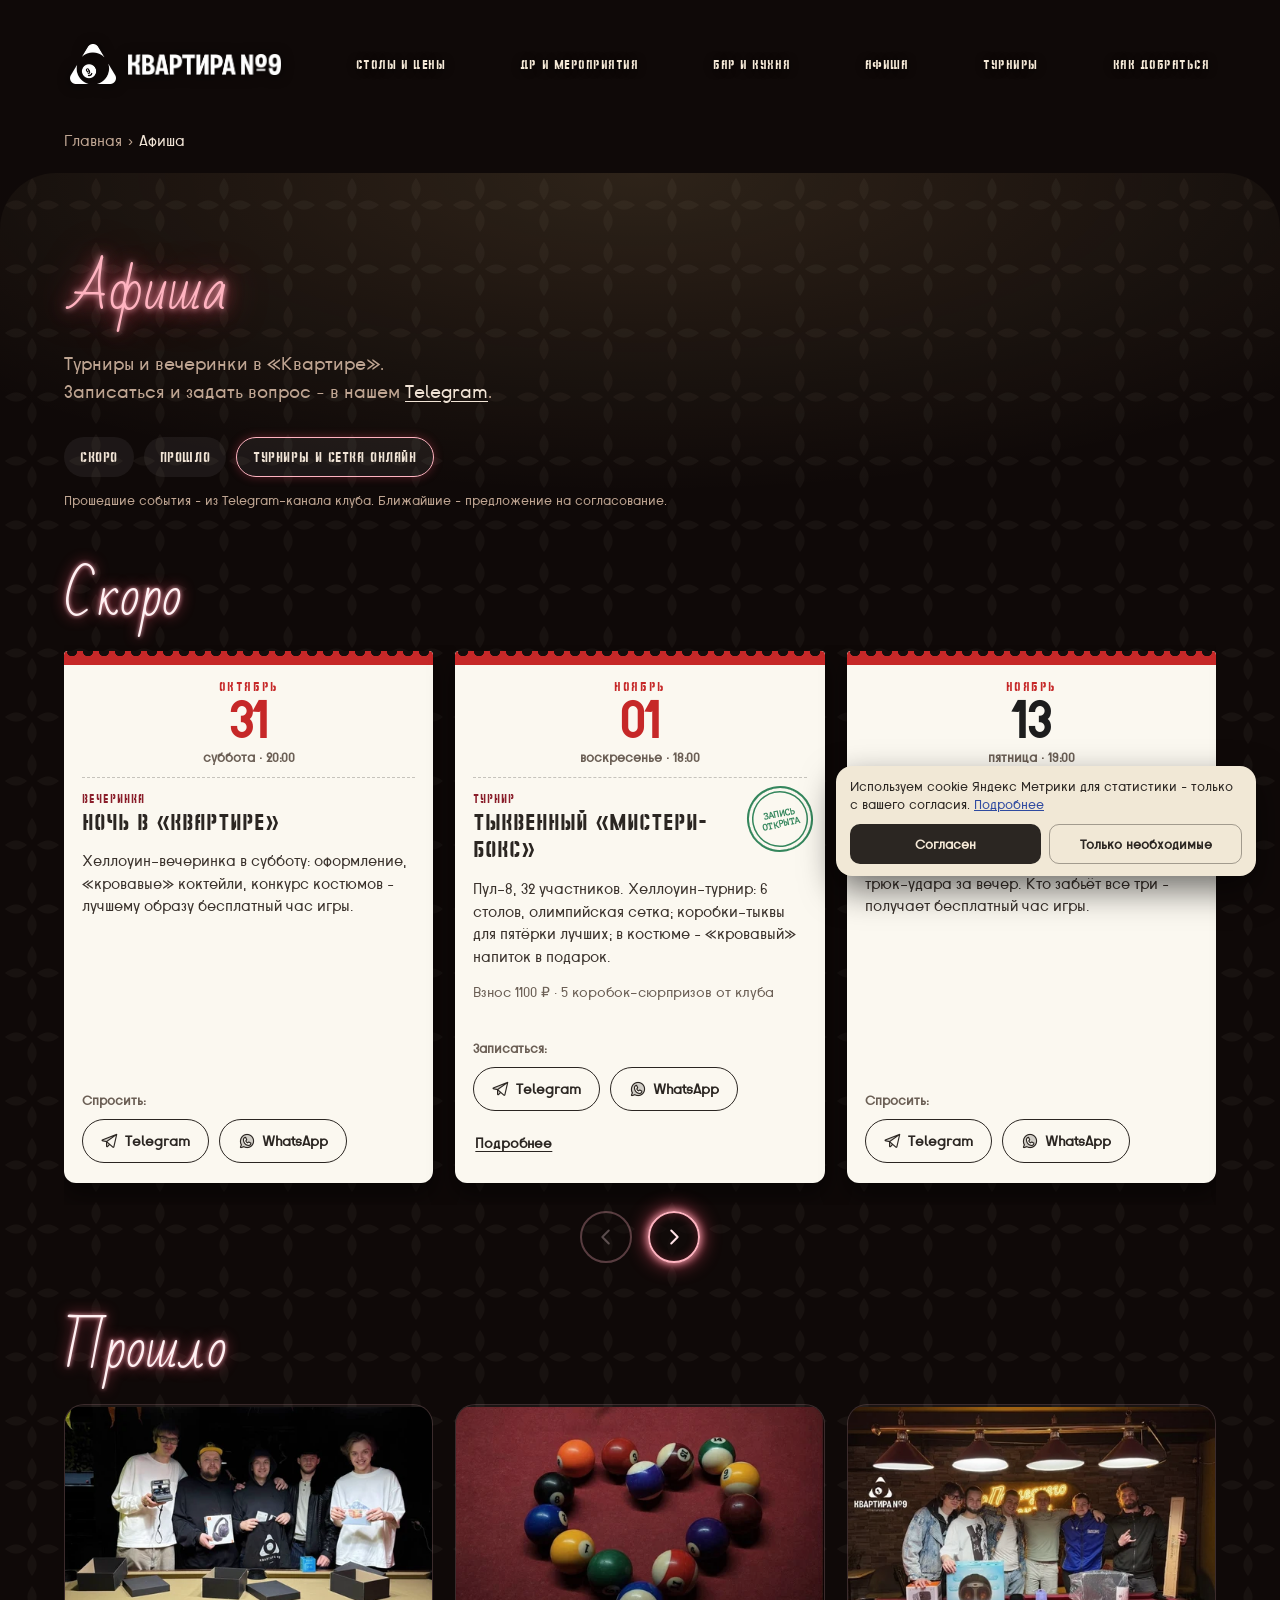
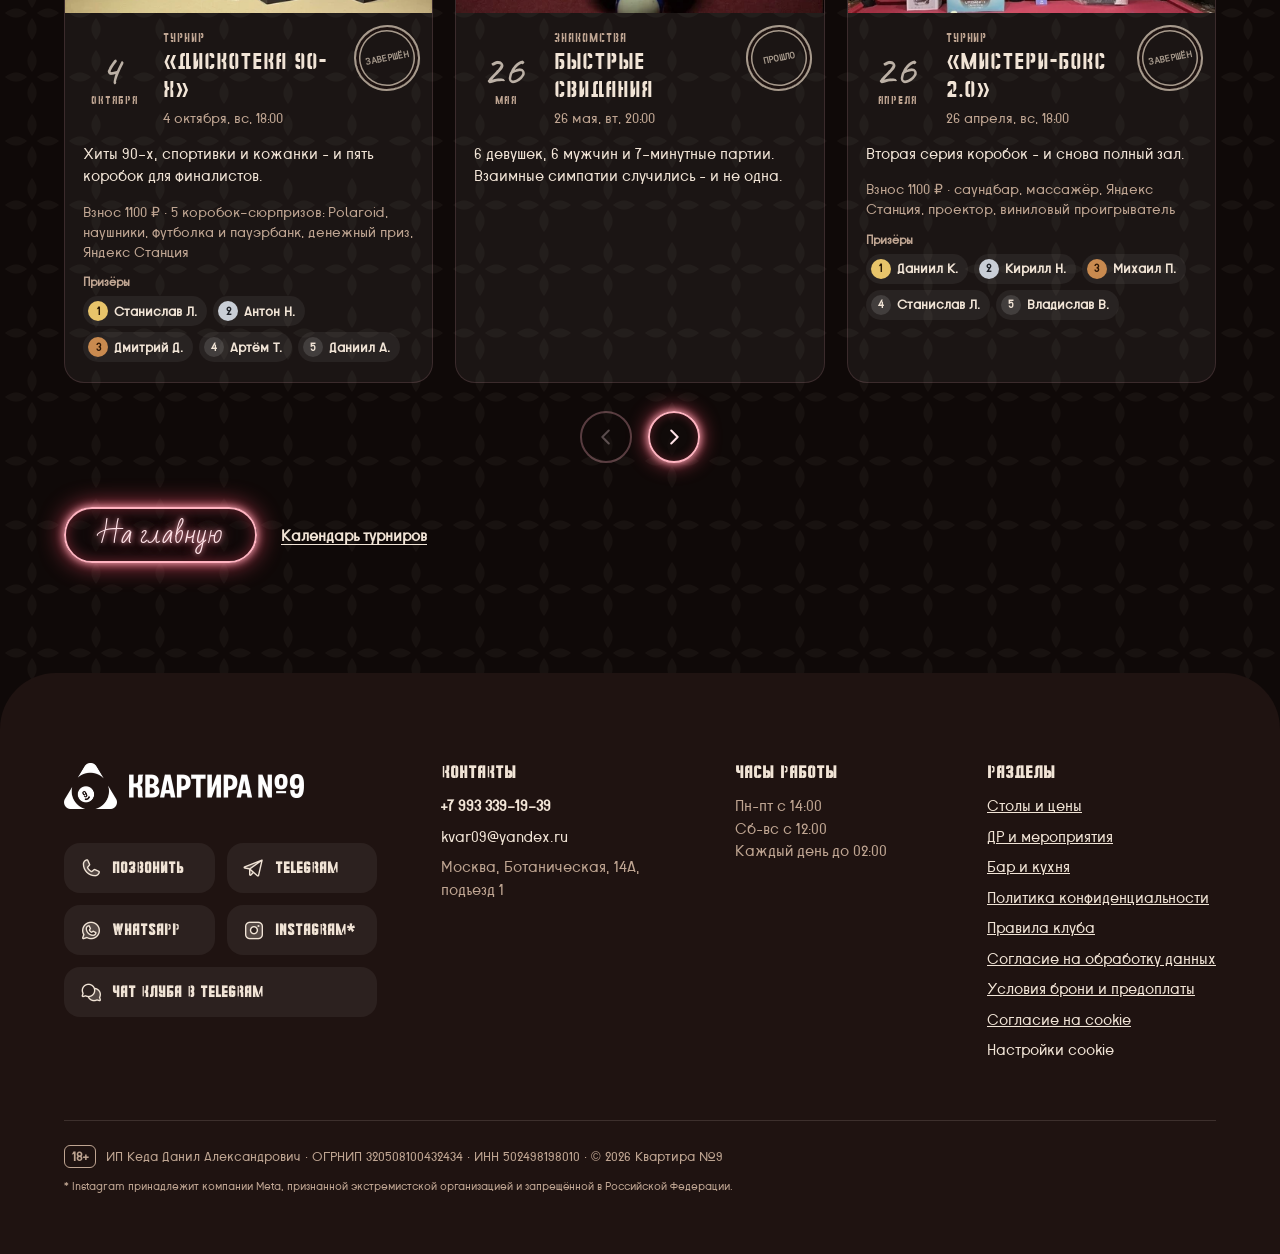
==== commit 65a42713: "demo-2026-10-16T18-39" ====
--- a/afisha/index.html
+++ b/afisha/index.html
@@ -1,3 +1,3 @@
-<!DOCTYPE html><html lang="ru" data-theme="burgundy" data-font="kosmos" data-tick="2" data-card="pola" data-tname="stencil"><head><meta charset="utf-8"><meta name="viewport" content="width=device-width, initial-scale=1, viewport-fit=cover"><meta name="theme-color" content="#120b0a"><link rel="icon" href="/favicon.jpg"><link rel="preload" href="/_astro/bad-script.CT7eCIl4.woff2" as="font" type="font/woff2" crossorigin><link rel="preload" href="/_astro/caveat-digits.C6lLI7Ka.woff2" as="font" type="font/woff2" crossorigin><link rel="preload" href="/_astro/proletarsk.BLAWgX2r.woff2" as="font" type="font/woff2" crossorigin><link rel="preload" href="/_astro/sowjetschablone.D4eQBPQ5.woff2" as="font" type="font/woff2" crossorigin><script>document.documentElement.classList.add('js'); setTimeout(function(){ if(!window.__revealReady) document.documentElement.classList.remove('js'); }, 1500);</script><title>Афиша – Квартира №9</title><meta name="description" content="Ближайшие турниры по бильярду и вечеринки в «Квартире №9» у м. Владыкино. Прошедшие события с фото."><meta name="robots" content="noindex"><meta property="og:type" content="website"><meta property="og:locale" content="ru_RU"><meta property="og:site_name" content="Квартира №9"><meta property="og:title" content="Афиша – Квартира №9"><meta property="og:description" content="Ближайшие турниры по бильярду и вечеринки в «Квартире №9» у м. Владыкино. Прошедшие события с фото."><meta property="og:url" content="https://kvrtr9.ru/afisha/"><meta property="og:image" content="https://kvrtr9.ru/_astro/hero155w.CEBqkdgs_28JILA.jpg"><meta name="twitter:card" content="summary_large_image"><script type="application/ld+json">{"@context":"https://schema.org","@type":"BreadcrumbList","itemListElement":[{"@type":"ListItem","position":1,"name":"Главная","item":"https://kvrtr9.ru/"},{"@type":"ListItem","position":2,"name":"Афиша","item":"https://kvrtr9.ru/afisha/"}]}</script><link rel="stylesheet" href="/_astro/Base.L-GQyjEK.css"><style>.crumbs[data-astro-cid-vx4iavld]{color:var(--muted);padding-top:92px;padding-bottom:48px;font-size:14px}ol[data-astro-cid-vx4iavld]{flex-wrap:wrap;gap:6px;margin:0;padding:0;list-style:none;display:flex}li[data-astro-cid-vx4iavld]:not(:last-child):after{content:"›";margin-left:6px}a[data-astro-cid-vx4iavld]{color:var(--muted);text-decoration:none}a[data-astro-cid-vx4iavld]:hover,[data-astro-cid-vx4iavld][aria-current]{color:var(--cream)}@media (width>=900px){.crumbs[data-astro-cid-vx4iavld]{padding-top:130px;padding-bottom:70px;font-size:15px}}
+<!DOCTYPE html><html lang="ru" data-theme="burgundy" data-font="kosmos" data-tick="2" data-card="pola" data-tname="stencil"><head><meta charset="utf-8"><meta name="viewport" content="width=device-width, initial-scale=1, viewport-fit=cover"><meta name="theme-color" content="#120b0a"><link rel="icon" href="/favicon.jpg"><link rel="preload" href="/_astro/bad-script.CT7eCIl4.woff2" as="font" type="font/woff2" crossorigin><link rel="preload" href="/_astro/caveat-digits.C6lLI7Ka.woff2" as="font" type="font/woff2" crossorigin><link rel="preload" href="/_astro/proletarsk.BLAWgX2r.woff2" as="font" type="font/woff2" crossorigin><link rel="preload" href="/_astro/sowjetschablone.D4eQBPQ5.woff2" as="font" type="font/woff2" crossorigin><script>document.documentElement.classList.add('js'); setTimeout(function(){ if(!window.__revealReady) document.documentElement.classList.remove('js'); }, 1500);</script><title>Афиша – Квартира №9</title><meta name="description" content="Ближайшие турниры по бильярду и вечеринки в «Квартире №9» у м. Владыкино. Прошедшие события с фото."><meta name="robots" content="noindex"><meta property="og:type" content="website"><meta property="og:locale" content="ru_RU"><meta property="og:site_name" content="Квартира №9"><meta property="og:title" content="Афиша – Квартира №9"><meta property="og:description" content="Ближайшие турниры по бильярду и вечеринки в «Квартире №9» у м. Владыкино. Прошедшие события с фото."><meta property="og:url" content="https://kvrtr9.ru/afisha/"><meta property="og:image" content="https://kvrtr9.ru/_astro/hero155w.CEBqkdgs_28JILA.jpg"><meta name="twitter:card" content="summary_large_image"><script type="application/ld+json">{"@context":"https://schema.org","@type":"BreadcrumbList","itemListElement":[{"@type":"ListItem","position":1,"name":"Главная","item":"https://kvrtr9.ru/"},{"@type":"ListItem","position":2,"name":"Афиша","item":"https://kvrtr9.ru/afisha/"}]}</script><link rel="stylesheet" href="/_astro/Base.DfW1s2QB.css"><style>.crumbs[data-astro-cid-vx4iavld]{color:var(--muted);padding-top:92px;padding-bottom:48px;font-size:14px}ol[data-astro-cid-vx4iavld]{flex-wrap:wrap;gap:6px;margin:0;padding:0;list-style:none;display:flex}li[data-astro-cid-vx4iavld]:not(:last-child):after{content:"›";margin-left:6px}a[data-astro-cid-vx4iavld]{color:var(--muted);text-decoration:none}a[data-astro-cid-vx4iavld]:hover,[data-astro-cid-vx4iavld][aria-current]{color:var(--cream)}@media (width>=900px){.crumbs[data-astro-cid-vx4iavld]{padding-top:130px;padding-bottom:70px;font-size:15px}}
 </style><link rel="stylesheet" href="/_astro/AfishaCard.DpUsnAW0.css"><style>.lead[data-astro-cid-dlisecrc]{max-width:640px}.lead[data-astro-cid-dlisecrc] a[data-astro-cid-dlisecrc]{color:var(--cream);text-underline-offset:3px}.jump[data-astro-cid-dlisecrc]{flex-wrap:wrap;gap:10px;margin:22px 0 8px;display:flex}.jump[data-astro-cid-dlisecrc] a[data-astro-cid-dlisecrc]{min-height:40px;color:var(--cream);font:400 14px var(--fd);letter-spacing:.04em;background:#ffffff0f;border-radius:99px;align-items:center;padding:0 16px;text-decoration:none;display:inline-flex}.jump[data-astro-cid-dlisecrc] a[data-astro-cid-dlisecrc].hot{border:1.5px solid var(--neon);box-shadow:0 0 10px #e0465f59}.ex[data-astro-cid-dlisecrc]{color:var(--muted);margin:14px 0 0;font-size:13px}.hd[data-astro-cid-dlisecrc]{font:400 clamp(38px, 9.6vw, 52px)/1.2 var(--fh);color:#fff1f3;text-shadow:0 0 4px var(--neon), 0 0 14px var(--glow);margin:40px 0 16px;scroll-margin-top:90px}.grid[data-astro-cid-dlisecrc]{scroll-snap-type:x mandatory;scroll-padding-inline:var(--gut);margin:0 calc(-1 * var(--gut));padding:6px var(--gut) 18px;scrollbar-width:thin;gap:16px;display:flex;overflow-x:auto}.grid[data-astro-cid-dlisecrc]>.ac{scroll-snap-align:start;flex:0 0 min(320px,84vw)}.nav[data-astro-cid-dlisecrc]{display:none}.arw[data-astro-cid-dlisecrc]{cursor:pointer;color:#ffe3e8;border:2px solid var(--neon);width:52px;height:52px;box-shadow:0 0 8px var(--neon), 0 0 20px var(--glow), inset 0 0 10px #e0465f59;background:#120b0a99;border-radius:50%;place-items:center;transition:transform .2s,opacity .2s,background .2s;display:grid}.arw[data-astro-cid-dlisecrc]:hover:not(:disabled){background:#e0465f33;transform:translateY(-2px)}.arw[data-astro-cid-dlisecrc]:disabled{opacity:.3;box-shadow:none;cursor:default}.empty[data-astro-cid-dlisecrc]{color:var(--muted)}.hint[data-astro-cid-dlisecrc]{color:var(--muted);margin:-6px 0 4px;font-size:13px}@media (width>=900px){.hint[data-astro-cid-dlisecrc]{display:none}}.back[data-astro-cid-dlisecrc]{flex-wrap:wrap;align-items:center;gap:14px 24px;margin-top:44px;display:flex}.back[data-astro-cid-dlisecrc] .home[data-astro-cid-dlisecrc]{min-height:56px;padding:0 32px;font-size:26px}.lnk[data-astro-cid-dlisecrc]{color:var(--cream);font:600 15px var(--fb);text-underline-offset:3px}@media (width>=900px){.grid[data-astro-cid-dlisecrc]{scrollbar-width:none;cursor:grab;gap:22px;margin:0;padding:6px 0 22px;scroll-padding-inline:0}.grid[data-astro-cid-dlisecrc]::-webkit-scrollbar{display:none}.grid[data-astro-cid-dlisecrc].grab{cursor:grabbing;scroll-snap-type:none}.grid[data-astro-cid-dlisecrc].drag *{pointer-events:none;user-select:none}.nav[data-astro-cid-dlisecrc]:not([hidden]){justify-content:center;gap:16px;margin-top:6px;display:flex}.grid[data-astro-cid-dlisecrc]>.ac{flex-basis:calc(33.3333% - 14.6667px)}.hd[data-astro-cid-dlisecrc]{margin-top:56px}}
-</style></head><body><a class="skip-link" href="#main">К содержимому</a><header class="hdr" id="hdr" data-astro-cid-nen7h5rs><div class="wrap" data-astro-cid-nen7h5rs><a class="logo" href="/" aria-label="Квартира №9, на главную" data-astro-cid-nen7h5rs><img src="/_astro/logo-mark.CCXDt5Lf_18lhKX.webp" alt data-astro-cid-nen7h5rs="true" loading="lazy" decoding="async" width="91" height="80" class="lm"><img src="/_astro/logo-word.BAPDpQVD_228Hl9.webp" alt data-astro-cid-nen7h5rs="true" loading="lazy" decoding="async" width="321" height="44" class="lw"></a><nav class="nav" aria-label="Основное меню" data-astro-cid-nen7h5rs><a href="/#tables" data-astro-cid-nen7h5rs>Столы и цены</a><a href="/#events" data-astro-cid-nen7h5rs>ДР и мероприятия</a><a href="/#menu" data-astro-cid-nen7h5rs>Бар и кухня</a><a href="/afisha/" data-astro-cid-nen7h5rs>Афиша</a><a href="/turniry/" data-astro-cid-nen7h5rs>Турниры</a><a href="/#route" data-astro-cid-nen7h5rs>Как добраться</a></nav><button class="burger" type="button" aria-label="Открыть меню" aria-controls="nmenu" aria-expanded="false" data-astro-cid-nen7h5rs><i data-astro-cid-nen7h5rs></i></button></div></header><main id="main"><nav class="crumbs wrap" aria-label="Хлебные крошки" data-astro-cid-vx4iavld><ol data-astro-cid-vx4iavld><li data-astro-cid-vx4iavld><a href="/" data-astro-cid-vx4iavld>Главная</a></li><li data-astro-cid-vx4iavld><span aria-current="page" data-astro-cid-vx4iavld>Афиша</span></li></ol></nav><section class="sec darkarc rt" aria-labelledby="af-t" data-astro-cid-dlisecrc><div class="wrap" data-astro-cid-dlisecrc><div class="ttl"><h1 id="af-t">Афиша</h1></div><p class="lead" data-astro-cid-dlisecrc>Турниры и вечеринки в «Квартире».<br data-astro-cid-dlisecrc>Записаться и задать вопрос — в нашем <a href="https://t.me/kvar09" target="_blank" rel="noopener" data-goal="click_messenger" data-astro-cid-dlisecrc>Telegram</a>.</p><nav class="jump" aria-label="Разделы афиши" data-astro-cid-dlisecrc><a href="#soon" data-astro-cid-dlisecrc>Скоро</a><a href="#past" data-astro-cid-dlisecrc>Прошло</a><a class="hot" href="/turniry/" data-astro-cid-dlisecrc>Турниры и сетка онлайн</a></nav><p class="ex" data-astro-cid-dlisecrc>Прошедшие события — из Telegram-канала клуба. Ближайшие — предложение на согласование.</p><h2 class="hd" id="soon" data-astro-cid-dlisecrc>Скоро</h2><div class="grid" data-list="soon" data-astro-cid-dlisecrc><article class="ac leaf wk" data-date="2026-10-31" data-status id="hellowin-2026" data-astro-cid-hufxhtdj><div class="lf" data-astro-cid-hufxhtdj><span class="lm" data-astro-cid-hufxhtdj>ОКТЯБРЬ</span><b class="ld" data-astro-cid-hufxhtdj>31</b><span class="lw" data-astro-cid-hufxhtdj>суббота · 20:00</span></div><div class="top" data-astro-cid-hufxhtdj><div class="dt" data-astro-cid-hufxhtdj><b data-astro-cid-hufxhtdj>31</b><span data-astro-cid-hufxhtdj>октября</span></div><div class="meta" data-astro-cid-hufxhtdj><span class="kind" data-astro-cid-hufxhtdj>Вечеринка</span><h3 data-astro-cid-hufxhtdj>Ночь в «Квартире»</h3><span class="when" data-astro-cid-hufxhtdj>31 октября, сб, 20:00</span></div></div><p class="tx" data-astro-cid-hufxhtdj>Хеллоуин-вечеринка в субботу: оформление, «кровавые» коктейли, конкурс костюмов — лучшему образу бесплатный час игры.</p><div class="acts" data-astro-cid-hufxhtdj><span class="lbl" data-astro-cid-hufxhtdj>Спросить:</span><div class="row" data-astro-cid-hufxhtdj><a class="btn" href="https://t.me/kvar09" target="_blank" rel="noopener" data-goal="click_messenger" data-astro-cid-hufxhtdj><i class="ph-duotone ph-telegram-logo" aria-hidden="true" data-astro-cid-hufxhtdj></i>Telegram</a><a class="btn" href="https://wa.me/79933391939?text=%D0%97%D0%B4%D1%80%D0%B0%D0%B2%D1%81%D1%82%D0%B2%D1%83%D0%B9%D1%82%D0%B5!%20%D0%A5%D0%BE%D1%87%D1%83%20%D1%83%D0%B7%D0%BD%D0%B0%D1%82%D1%8C%20%D0%BF%D1%80%D0%BE%20%C2%AB%D0%9D%D0%BE%D1%87%D1%8C%20%D0%B2%20%C2%AB%D0%9A%D0%B2%D0%B0%D1%80%D1%82%D0%B8%D1%80%D0%B5%C2%BB%C2%BB%20(31%20%D0%BE%D0%BA%D1%82%D1%8F%D0%B1%D1%80%D1%8F%2C%20%D1%81%D0%B1)." target="_blank" rel="noopener" data-goal="click_messenger" data-astro-cid-hufxhtdj><i class="ph-duotone ph-whatsapp-logo" aria-hidden="true" data-astro-cid-hufxhtdj></i>WhatsApp</a></div></div></article><article class="ac leaf wk tour" data-date="2026-11-01" data-status="registration" id="t-tykvenniy-box-2026" data-astro-cid-hufxhtdj><div class="lf" data-astro-cid-hufxhtdj><span class="lm" data-astro-cid-hufxhtdj>НОЯБРЬ</span><b class="ld" data-astro-cid-hufxhtdj>01</b><span class="lw" data-astro-cid-hufxhtdj>воскресенье · 18:00</span></div><div class="top" data-astro-cid-hufxhtdj><span class="stamp registration" data-astro-cid-hufxhtdj>Запись открыта</span><div class="dt" data-astro-cid-hufxhtdj><b data-astro-cid-hufxhtdj>1</b><span data-astro-cid-hufxhtdj>ноября</span></div><div class="meta" data-astro-cid-hufxhtdj><span class="kind" data-astro-cid-hufxhtdj>Турнир</span><h3 data-astro-cid-hufxhtdj>Тыквенный «Мистери-бокс»</h3><span class="when" data-astro-cid-hufxhtdj>1 ноября, вс, 18:00</span></div></div><p class="tx" data-astro-cid-hufxhtdj>Пул-8, 32 участников. Хеллоуин-турнир: 6 столов, олимпийская сетка; коробки-тыквы для пятёрки лучших; в костюме — «кровавый» напиток в подарок.</p><p class="tx sm" data-astro-cid-hufxhtdj>Взнос 1100 ₽ · 5 коробок-сюрпризов от клуба</p><div class="acts" data-astro-cid-hufxhtdj><span class="lbl" data-astro-cid-hufxhtdj>Записаться:</span><div class="row" data-astro-cid-hufxhtdj><a class="btn" href="https://t.me/kvar09" target="_blank" rel="noopener" data-goal="tournament_signup" data-astro-cid-hufxhtdj><i class="ph-duotone ph-telegram-logo" aria-hidden="true" data-astro-cid-hufxhtdj></i>Telegram</a><a class="btn" href="https://wa.me/79933391939?text=%D0%97%D0%B4%D1%80%D0%B0%D0%B2%D1%81%D1%82%D0%B2%D1%83%D0%B9%D1%82%D0%B5!%20%D0%A5%D0%BE%D1%87%D1%83%20%D0%B7%D0%B0%D0%BF%D0%B8%D1%81%D0%B0%D1%82%D1%8C%D1%81%D1%8F%20%D0%BD%D0%B0%20%D1%82%D1%83%D1%80%D0%BD%D0%B8%D1%80%20%C2%AB%D0%A2%D1%8B%D0%BA%D0%B2%D0%B5%D0%BD%D0%BD%D1%8B%D0%B9%20%C2%AB%D0%9C%D0%B8%D1%81%D1%82%D0%B5%D1%80%D0%B8-%D0%B1%D0%BE%D0%BA%D1%81%C2%BB%C2%BB%20(1%20%D0%BD%D0%BE%D1%8F%D0%B1%D1%80%D1%8F%2C%20%D0%B2%D1%81)." target="_blank" rel="noopener" data-goal="tournament_signup" data-astro-cid-hufxhtdj><i class="ph-duotone ph-whatsapp-logo" aria-hidden="true" data-astro-cid-hufxhtdj></i>WhatsApp</a></div><a class="lnk" href="/turniry/#t-tykvenniy-box-2026" data-astro-cid-hufxhtdj>Подробнее</a></div></article><article class="ac leaf" data-date="2026-11-13" data-status id="pyatnica-13-2026" data-astro-cid-hufxhtdj><div class="lf" data-astro-cid-hufxhtdj><span class="lm" data-astro-cid-hufxhtdj>НОЯБРЬ</span><b class="ld" data-astro-cid-hufxhtdj>13</b><span class="lw" data-astro-cid-hufxhtdj>пятница · 19:00</span></div><div class="top" data-astro-cid-hufxhtdj><div class="dt" data-astro-cid-hufxhtdj><b data-astro-cid-hufxhtdj>13</b><span data-astro-cid-hufxhtdj>ноября</span></div><div class="meta" data-astro-cid-hufxhtdj><span class="kind" data-astro-cid-hufxhtdj>Челлендж</span><h3 data-astro-cid-hufxhtdj>Пятница, 13-е</h3><span class="when" data-astro-cid-hufxhtdj>13 ноября, пт, 19:00</span></div></div><p class="tx" data-astro-cid-hufxhtdj>Вечер «несчастливых ударов»: три сложных трюк-удара за вечер. Кто забьёт все три — получает бесплатный час игры.</p><div class="acts" data-astro-cid-hufxhtdj><span class="lbl" data-astro-cid-hufxhtdj>Спросить:</span><div class="row" data-astro-cid-hufxhtdj><a class="btn" href="https://t.me/kvar09" target="_blank" rel="noopener" data-goal="click_messenger" data-astro-cid-hufxhtdj><i class="ph-duotone ph-telegram-logo" aria-hidden="true" data-astro-cid-hufxhtdj></i>Telegram</a><a class="btn" href="https://wa.me/79933391939?text=%D0%97%D0%B4%D1%80%D0%B0%D0%B2%D1%81%D1%82%D0%B2%D1%83%D0%B9%D1%82%D0%B5!%20%D0%A5%D0%BE%D1%87%D1%83%20%D1%83%D0%B7%D0%BD%D0%B0%D1%82%D1%8C%20%D0%BF%D1%80%D0%BE%20%C2%AB%D0%9F%D1%8F%D1%82%D0%BD%D0%B8%D1%86%D0%B0%2C%2013-%D0%B5%C2%BB%20(13%20%D0%BD%D0%BE%D1%8F%D0%B1%D1%80%D1%8F%2C%20%D0%BF%D1%82)." target="_blank" rel="noopener" data-goal="click_messenger" data-astro-cid-hufxhtdj><i class="ph-duotone ph-whatsapp-logo" aria-hidden="true" data-astro-cid-hufxhtdj></i>WhatsApp</a></div></div></article><article class="ac leaf wk tour" data-date="2026-11-29" data-status="planned" id="t-vdvoyom-2026" data-astro-cid-hufxhtdj><div class="lf" data-astro-cid-hufxhtdj><span class="lm" data-astro-cid-hufxhtdj>НОЯБРЬ</span><b class="ld" data-astro-cid-hufxhtdj>29</b><span class="lw" data-astro-cid-hufxhtdj>воскресенье · 18:00</span></div><div class="top" data-astro-cid-hufxhtdj><span class="stamp planned" data-astro-cid-hufxhtdj>Скоро запись</span><div class="dt" data-astro-cid-hufxhtdj><b data-astro-cid-hufxhtdj>29</b><span data-astro-cid-hufxhtdj>ноября</span></div><div class="meta" data-astro-cid-hufxhtdj><span class="kind" data-astro-cid-hufxhtdj>Турнир</span><h3 data-astro-cid-hufxhtdj>Парный турнир «Вдвоём»</h3><span class="when" data-astro-cid-hufxhtdj>29 ноября, вс, 18:00</span></div></div><p class="tx" data-astro-cid-hufxhtdj>Пул-8, пары, 24 участников. 12 пар, удары по очереди; можно с другом, можно с половинкой.</p><p class="tx sm" data-astro-cid-hufxhtdj>Взнос 2000 ₽ · обоим в паре: ВИП-комната на 3 часа с пиццей и напитками, парные худи, фото на «Стене праздников» и по 2 000 ₽ на депозит</p><div class="acts" data-astro-cid-hufxhtdj><span class="lbl" data-astro-cid-hufxhtdj>Записаться:</span><div class="row" data-astro-cid-hufxhtdj><a class="btn" href="https://t.me/kvar09" target="_blank" rel="noopener" data-goal="tournament_signup" data-astro-cid-hufxhtdj><i class="ph-duotone ph-telegram-logo" aria-hidden="true" data-astro-cid-hufxhtdj></i>Telegram</a><a class="btn" href="https://wa.me/79933391939?text=%D0%97%D0%B4%D1%80%D0%B0%D0%B2%D1%81%D1%82%D0%B2%D1%83%D0%B9%D1%82%D0%B5!%20%D0%A5%D0%BE%D1%87%D1%83%20%D0%B7%D0%B0%D0%BF%D0%B8%D1%81%D0%B0%D1%82%D1%8C%D1%81%D1%8F%20%D0%BD%D0%B0%20%D1%82%D1%83%D1%80%D0%BD%D0%B8%D1%80%20%C2%AB%D0%9F%D0%B0%D1%80%D0%BD%D1%8B%D0%B9%20%D1%82%D1%83%D1%80%D0%BD%D0%B8%D1%80%20%C2%AB%D0%92%D0%B4%D0%B2%D0%BE%D1%91%D0%BC%C2%BB%C2%BB%20(29%20%D0%BD%D0%BE%D1%8F%D0%B1%D1%80%D1%8F%2C%20%D0%B2%D1%81)." target="_blank" rel="noopener" data-goal="tournament_signup" data-astro-cid-hufxhtdj><i class="ph-duotone ph-whatsapp-logo" aria-hidden="true" data-astro-cid-hufxhtdj></i>WhatsApp</a></div><a class="lnk" href="/turniry/#t-vdvoyom-2026" data-astro-cid-hufxhtdj>Подробнее</a></div></article></div><div class="nav" data-nav="soon" hidden data-astro-cid-dlisecrc><button type="button" class="arw" data-dir="-1" aria-label="Назад" data-astro-cid-dlisecrc><svg viewBox="0 0 24 24" width="22" height="22" aria-hidden="true" data-astro-cid-dlisecrc><path d="M15 5l-7 7 7 7" fill="none" stroke="currentColor" stroke-width="2.2" stroke-linecap="round" stroke-linejoin="round" data-astro-cid-dlisecrc></path></svg></button><button type="button" class="arw" data-dir="1" aria-label="Вперёд" data-astro-cid-dlisecrc><svg viewBox="0 0 24 24" width="22" height="22" aria-hidden="true" data-astro-cid-dlisecrc><path d="M9 5l7 7-7 7" fill="none" stroke="currentColor" stroke-width="2.2" stroke-linecap="round" stroke-linejoin="round" data-astro-cid-dlisecrc></path></svg></button></div><p class="empty" hidden data-astro-cid-dlisecrc>Новые события скоро появятся — следите в нашем Telegram.</p><h2 class="hd" id="past" data-astro-cid-dlisecrc>Прошло</h2><div class="grid" data-list="past" data-astro-cid-dlisecrc><article class="ac past wk tour" data-date="2026-10-04" data-status="done" id="t-diskoteka-90h-2026" data-astro-cid-hufxhtdj><img src="/_astro/event-2609-wide.mlfnxngh_Z26QC6B.webp" srcset="/_astro/event-2609-wide.mlfnxngh_ZVVo1K.webp 400w, /_astro/event-2609-wide.mlfnxngh_Z2o7Upt.webp 700w" alt sizes="(min-width: 900px) 360px, 100vw" data-astro-cid-hufxhtdj="true" loading="lazy" decoding="async" width="1920" height="1080" class="ph"><div class="top" data-astro-cid-hufxhtdj><span class="stamp done" data-astro-cid-hufxhtdj>Завершён</span><div class="dt" data-astro-cid-hufxhtdj><b data-astro-cid-hufxhtdj>4</b><span data-astro-cid-hufxhtdj>октября</span></div><div class="meta" data-astro-cid-hufxhtdj><span class="kind" data-astro-cid-hufxhtdj>Турнир</span><h3 data-astro-cid-hufxhtdj>«Дискотека 90-х»</h3><span class="when" data-astro-cid-hufxhtdj>4 октября, вс, 18:00</span></div></div><p class="tx" data-astro-cid-hufxhtdj>Хиты 90-х, спортивки и кожанки — и пять коробок для финалистов.</p><p class="tx sm" data-astro-cid-hufxhtdj>Взнос 1100 ₽ · 5 коробок-сюрпризов: Polaroid, наушники, футболка и пауэрбанк, денежный приз, Яндекс Станция</p><p class="places" data-astro-cid-hufxhtdj><span data-astro-cid-hufxhtdj>Призёры</span><b data-astro-cid-hufxhtdj><i data-astro-cid-hufxhtdj>1</i>Станислав Л.</b><b data-astro-cid-hufxhtdj><i data-astro-cid-hufxhtdj>2</i>Антон Н.</b><b data-astro-cid-hufxhtdj><i data-astro-cid-hufxhtdj>3</i>Дмитрий Д.</b><b data-astro-cid-hufxhtdj><i data-astro-cid-hufxhtdj>4</i>Артём Т.</b><b data-astro-cid-hufxhtdj><i data-astro-cid-hufxhtdj>5</i>Даниил А.</b></p></article><article class="ac past" data-date="2026-05-26" data-status id="svidaniya-2026" data-astro-cid-hufxhtdj><img src="/_astro/ev-dates.BBkYv7ZP_1fA311.webp" srcset="/_astro/ev-dates.BBkYv7ZP_JanE.webp 400w, /_astro/ev-dates.BBkYv7ZP_1ky81U.webp 700w" alt sizes="(min-width: 900px) 360px, 100vw" data-astro-cid-hufxhtdj="true" loading="lazy" decoding="async" width="1400" height="788" class="ph"><div class="top" data-astro-cid-hufxhtdj><span class="stamp done" data-astro-cid-hufxhtdj>Прошло</span><div class="dt" data-astro-cid-hufxhtdj><b data-astro-cid-hufxhtdj>26</b><span data-astro-cid-hufxhtdj>мая</span></div><div class="meta" data-astro-cid-hufxhtdj><span class="kind" data-astro-cid-hufxhtdj>Знакомства</span><h3 data-astro-cid-hufxhtdj>Быстрые свидания</h3><span class="when" data-astro-cid-hufxhtdj>26 мая, вт, 20:00</span></div></div><p class="tx" data-astro-cid-hufxhtdj>6 девушек, 6 мужчин и 7-минутные партии. Взаимные симпатии случились — и не одна.</p></article><article class="ac past wk tour" data-date="2026-04-26" data-status="done" id="t-mystery-box-2-2026" data-astro-cid-hufxhtdj><img src="/_astro/ev-mb2.CdDQL5aV_1NNRRB.webp" srcset="/_astro/ev-mb2.CdDQL5aV_Zcqgbr.webp 400w, /_astro/ev-mb2.CdDQL5aV_ZRceTy.webp 700w" alt sizes="(min-width: 900px) 360px, 100vw" data-astro-cid-hufxhtdj="true" loading="lazy" decoding="async" width="800" height="450" class="ph"><div class="top" data-astro-cid-hufxhtdj><span class="stamp done" data-astro-cid-hufxhtdj>Завершён</span><div class="dt" data-astro-cid-hufxhtdj><b data-astro-cid-hufxhtdj>26</b><span data-astro-cid-hufxhtdj>апреля</span></div><div class="meta" data-astro-cid-hufxhtdj><span class="kind" data-astro-cid-hufxhtdj>Турнир</span><h3 data-astro-cid-hufxhtdj>«Мистери-бокс 2.0»</h3><span class="when" data-astro-cid-hufxhtdj>26 апреля, вс, 18:00</span></div></div><p class="tx" data-astro-cid-hufxhtdj>Вторая серия коробок — и снова полный зал.</p><p class="tx sm" data-astro-cid-hufxhtdj>Взнос 1100 ₽ · саундбар, массажёр, Яндекс Станция, проектор, виниловый проигрыватель</p><p class="places" data-astro-cid-hufxhtdj><span data-astro-cid-hufxhtdj>Призёры</span><b data-astro-cid-hufxhtdj><i data-astro-cid-hufxhtdj>1</i>Даниил К.</b><b data-astro-cid-hufxhtdj><i data-astro-cid-hufxhtdj>2</i>Кирилл Н.</b><b data-astro-cid-hufxhtdj><i data-astro-cid-hufxhtdj>3</i>Михаил П.</b><b data-astro-cid-hufxhtdj><i data-astro-cid-hufxhtdj>4</i>Станислав Л.</b><b data-astro-cid-hufxhtdj><i data-astro-cid-hufxhtdj>5</i>Владислав В.</b></p></article><article class="ac past wk tour" data-date="2026-03-29" data-status="done" id="t-mystery-box-2026" data-astro-cid-hufxhtdj><img src="/_astro/ev-mb1.Cvn1jGg8_Z1gP5aC.webp" srcset="/_astro/ev-mb1.Cvn1jGg8_ZgYKYP.webp 400w, /_astro/ev-mb1.Cvn1jGg8_1nN2BB.webp 700w" alt sizes="(min-width: 900px) 360px, 100vw" data-astro-cid-hufxhtdj="true" loading="lazy" decoding="async" width="1400" height="787" class="ph"><div class="top" data-astro-cid-hufxhtdj><span class="stamp done" data-astro-cid-hufxhtdj>Завершён</span><div class="dt" data-astro-cid-hufxhtdj><b data-astro-cid-hufxhtdj>29</b><span data-astro-cid-hufxhtdj>марта</span></div><div class="meta" data-astro-cid-hufxhtdj><span class="kind" data-astro-cid-hufxhtdj>Турнир</span><h3 data-astro-cid-hufxhtdj>«Мистери-бокс»</h3><span class="when" data-astro-cid-hufxhtdj>29 марта, вс, 18:00</span></div></div><p class="tx" data-astro-cid-hufxhtdj>Что внутри — никто не знал до вручения. Победитель выбирал коробку первым.</p><p class="tx sm" data-astro-cid-hufxhtdj>Взнос 1100 ₽ · консоль, фотоаппарат Kodak, Яндекс Станция, массажёр, наушники JBL</p><p class="places" data-astro-cid-hufxhtdj><span data-astro-cid-hufxhtdj>Призёры</span><b data-astro-cid-hufxhtdj><i data-astro-cid-hufxhtdj>1</i>Илья Л.</b><b data-astro-cid-hufxhtdj><i data-astro-cid-hufxhtdj>2</i>Никита К.</b><b data-astro-cid-hufxhtdj><i data-astro-cid-hufxhtdj>3</i>Кирилл Н.</b><b data-astro-cid-hufxhtdj><i data-astro-cid-hufxhtdj>4</i>Никита М.</b><b data-astro-cid-hufxhtdj><i data-astro-cid-hufxhtdj>5</i>Егор Ч.</b></p></article><article class="ac past wk tour" data-date="2026-03-01" data-status="done" id="t-vesenniy-2026" data-astro-cid-hufxhtdj><img src="/_astro/ev-spring.BTdwJIva_YOfv9.webp" srcset="/_astro/ev-spring.BTdwJIva_DvUVc.webp 400w, /_astro/ev-spring.BTdwJIva_Z1YYXHO.webp 700w" alt sizes="(min-width: 900px) 360px, 100vw" data-astro-cid-hufxhtdj="true" loading="lazy" decoding="async" width="1400" height="787" class="ph"><div class="top" data-astro-cid-hufxhtdj><span class="stamp done" data-astro-cid-hufxhtdj>Завершён</span><div class="dt" data-astro-cid-hufxhtdj><b data-astro-cid-hufxhtdj>1</b><span data-astro-cid-hufxhtdj>марта</span></div><div class="meta" data-astro-cid-hufxhtdj><span class="kind" data-astro-cid-hufxhtdj>Турнир</span><h3 data-astro-cid-hufxhtdj>«Весенний»</h3><span class="when" data-astro-cid-hufxhtdj>1 марта, вс, 18:00</span></div></div><p class="tx" data-astro-cid-hufxhtdj>За столами — не просто соперники, а единомышленники.</p><p class="tx sm" data-astro-cid-hufxhtdj>Взнос 1100 ₽ · 15 000 ₽, 10 000 ₽, 5 000 ₽</p><p class="places" data-astro-cid-hufxhtdj><span data-astro-cid-hufxhtdj>Призёры</span><b data-astro-cid-hufxhtdj><i data-astro-cid-hufxhtdj>1</i>Илья Л.</b><b data-astro-cid-hufxhtdj><i data-astro-cid-hufxhtdj>2</i>Роман Ж.</b><b data-astro-cid-hufxhtdj><i data-astro-cid-hufxhtdj>3</i>Антон Р.</b></p></article><article class="ac past wk tour" data-date="2026-01-25" data-status="done" id="t-yanvarskiy-final-2026" data-astro-cid-hufxhtdj><img src="/_astro/ev-jan.BtMqjom8_Z1IIWgh.webp" srcset="/_astro/ev-jan.BtMqjom8_15j9OF.webp 400w, /_astro/ev-jan.BtMqjom8_pxb6y.webp 700w" alt sizes="(min-width: 900px) 360px, 100vw" data-astro-cid-hufxhtdj="true" loading="lazy" decoding="async" width="960" height="540" class="ph"><div class="top" data-astro-cid-hufxhtdj><span class="stamp done" data-astro-cid-hufxhtdj>Завершён</span><div class="dt" data-astro-cid-hufxhtdj><b data-astro-cid-hufxhtdj>25</b><span data-astro-cid-hufxhtdj>января</span></div><div class="meta" data-astro-cid-hufxhtdj><span class="kind" data-astro-cid-hufxhtdj>Турнир</span><h3 data-astro-cid-hufxhtdj>«Январский финал»</h3><span class="when" data-astro-cid-hufxhtdj>25 января, вс, 18:00</span></div></div><p class="tx" data-astro-cid-hufxhtdj>Завершили зиму масштабной игрой — победитель забрал годовую карту клуба.</p><p class="tx sm" data-astro-cid-hufxhtdj>Взнос 1100 ₽ · годовая карта «Любимого гостя», худи + 2 000 ₽, футболка + 1 000 ₽</p><p class="places" data-astro-cid-hufxhtdj><span data-astro-cid-hufxhtdj>Призёры</span><b data-astro-cid-hufxhtdj><i data-astro-cid-hufxhtdj>1</i>Антон Р.</b><b data-astro-cid-hufxhtdj><i data-astro-cid-hufxhtdj>2</i>Егор Ч.</b><b data-astro-cid-hufxhtdj><i data-astro-cid-hufxhtdj>3</i>Марат Ц.</b></p></article><article class="ac past wk tour" data-date="2025-11-30" data-status="done" id="t-zimniy-vecher-2025" data-astro-cid-hufxhtdj><img src="/_astro/ev-winter.T7rOquZR_Z1b1caB.webp" srcset="/_astro/ev-winter.T7rOquZR_2e22yv.webp 400w, /_astro/ev-winter.T7rOquZR_Z1wl8Ba.webp 700w" alt sizes="(min-width: 900px) 360px, 100vw" data-astro-cid-hufxhtdj="true" loading="lazy" decoding="async" width="960" height="540" class="ph"><div class="top" data-astro-cid-hufxhtdj><span class="stamp done" data-astro-cid-hufxhtdj>Завершён</span><div class="dt" data-astro-cid-hufxhtdj><b data-astro-cid-hufxhtdj>30</b><span data-astro-cid-hufxhtdj>ноября</span></div><div class="meta" data-astro-cid-hufxhtdj><span class="kind" data-astro-cid-hufxhtdj>Турнир</span><h3 data-astro-cid-hufxhtdj>«Зимний вечер»</h3><span class="when" data-astro-cid-hufxhtdj>30 ноября, вс, 18:00</span></div></div><p class="tx" data-astro-cid-hufxhtdj>Тёплый спортивный вечер, после — фото и интервью с участниками.</p><p class="tx sm" data-astro-cid-hufxhtdj>Взнос 900 ₽ · Nintendo Switch Lite, худи + 2 000 ₽ на депозит, футболка + 1 000 ₽ на депозит</p><p class="places" data-astro-cid-hufxhtdj><span data-astro-cid-hufxhtdj>Призёры</span><b data-astro-cid-hufxhtdj><i data-astro-cid-hufxhtdj>1</i>Егор Ч.</b><b data-astro-cid-hufxhtdj><i data-astro-cid-hufxhtdj>2</i>Мария Ш.</b><b data-astro-cid-hufxhtdj><i data-astro-cid-hufxhtdj>3</i>Егор Ф.</b></p></article><article class="ac past" data-date="2025-10-31" data-status id="hellowin-2025" data-astro-cid-hufxhtdj><img src="/_astro/ev-hallo.B8FUjEMm_PX1c.webp" srcset="/_astro/ev-hallo.B8FUjEMm_IMVkA.webp 400w, /_astro/ev-hallo.B8FUjEMm_PX1c.webp 450w" alt sizes="(min-width: 900px) 360px, 100vw" data-astro-cid-hufxhtdj="true" loading="lazy" decoding="async" width="450" height="253" class="ph"><div class="top" data-astro-cid-hufxhtdj><span class="stamp done" data-astro-cid-hufxhtdj>Прошло</span><div class="dt" data-astro-cid-hufxhtdj><b data-astro-cid-hufxhtdj>31</b><span data-astro-cid-hufxhtdj>октября</span></div><div class="meta" data-astro-cid-hufxhtdj><span class="kind" data-astro-cid-hufxhtdj>Неделя праздника</span><h3 data-astro-cid-hufxhtdj>Хеллоуин в бильярде</h3><span class="when" data-astro-cid-hufxhtdj>31 октября, пт, весь вечер</span></div></div><p class="tx" data-astro-cid-hufxhtdj>Целую неделю — оформление, «кровавые» напитки в шприцах, пицца и кальян.</p></article><article class="ac past wk tour" data-date="2025-09-28" data-status="done" id="t-muzhskoy-2025" data-astro-cid-hufxhtdj><img src="/_astro/ev-men.CnqYmCUe_n1EVT.webp" srcset="/_astro/ev-men.CnqYmCUe_1SPfVt.webp 400w, /_astro/ev-men.CnqYmCUe_n1EVT.webp 600w" alt sizes="(min-width: 900px) 360px, 100vw" data-astro-cid-hufxhtdj="true" loading="lazy" decoding="async" width="600" height="338" class="ph"><div class="top" data-astro-cid-hufxhtdj><span class="stamp done" data-astro-cid-hufxhtdj>Завершён</span><div class="dt" data-astro-cid-hufxhtdj><b data-astro-cid-hufxhtdj>28</b><span data-astro-cid-hufxhtdj>сентября</span></div><div class="meta" data-astro-cid-hufxhtdj><span class="kind" data-astro-cid-hufxhtdj>Турнир</span><h3 data-astro-cid-hufxhtdj>Мужской турнир</h3><span class="when" data-astro-cid-hufxhtdj>28 сентября, вс, 18:00</span></div></div><p class="tx" data-astro-cid-hufxhtdj>Главная интрига вечера: действующего чемпиона выбили из турнира.</p><p class="tx sm" data-astro-cid-hufxhtdj>Участие бесплатно · депозит 10 000 ₽, худи и футболка «Квартиры», спецприз тому, кто выбьет чемпиона</p><p class="places" data-astro-cid-hufxhtdj><span data-astro-cid-hufxhtdj>Призёры</span><b data-astro-cid-hufxhtdj><i data-astro-cid-hufxhtdj>1</i>Антон Р.</b><b data-astro-cid-hufxhtdj><i data-astro-cid-hufxhtdj>2</i>Степан Р.</b><b data-astro-cid-hufxhtdj><i data-astro-cid-hufxhtdj>3</i>Станислав Л.</b></p></article></div><div class="nav" data-nav="past" hidden data-astro-cid-dlisecrc><button type="button" class="arw" data-dir="-1" aria-label="Назад" data-astro-cid-dlisecrc><svg viewBox="0 0 24 24" width="22" height="22" aria-hidden="true" data-astro-cid-dlisecrc><path d="M15 5l-7 7 7 7" fill="none" stroke="currentColor" stroke-width="2.2" stroke-linecap="round" stroke-linejoin="round" data-astro-cid-dlisecrc></path></svg></button><button type="button" class="arw" data-dir="1" aria-label="Вперёд" data-astro-cid-dlisecrc><svg viewBox="0 0 24 24" width="22" height="22" aria-hidden="true" data-astro-cid-dlisecrc><path d="M9 5l7 7-7 7" fill="none" stroke="currentColor" stroke-width="2.2" stroke-linecap="round" stroke-linejoin="round" data-astro-cid-dlisecrc></path></svg></button></div><div class="back" data-astro-cid-dlisecrc><a class="bk home" href="/" data-astro-cid-dlisecrc>На главную</a><a class="lnk" href="/turniry/" data-astro-cid-dlisecrc>Календарь турниров</a></div></div></section></main><footer class="foot rt" data-astro-cid-jo6i4kqk><div class="wrap" data-astro-cid-jo6i4kqk><div class="fg" data-astro-cid-jo6i4kqk><div data-astro-cid-jo6i4kqk><a class="logo" href="/" aria-label="Квартира №9, на главную" data-astro-cid-jo6i4kqk><img src="/_astro/logo-mark.CCXDt5Lf_ZPIhm7.webp" alt data-astro-cid-jo6i4kqk="true" loading="lazy" decoding="async" width="105" height="92" class="lm"><img src="/_astro/logo-word.BAPDpQVD_Z8shtx.webp" alt data-astro-cid-jo6i4kqk="true" loading="lazy" decoding="async" width="350" height="48" class="lw"></a><div class="ct" data-astro-cid-jo6i4kqk><a href="tel:+79933391939" data-goal="click_call" data-astro-cid-jo6i4kqk><i class="ph-duotone ph-phone" data-astro-cid-jo6i4kqk></i>Позвонить</a><a href="https://t.me/kvar09" target="_blank" rel="noopener" data-goal="click_messenger" data-astro-cid-jo6i4kqk><i class="ph-duotone ph-telegram-logo" data-astro-cid-jo6i4kqk></i>Telegram</a><a href="https://wa.me/79933391939" target="_blank" rel="noopener" data-goal="click_messenger" data-astro-cid-jo6i4kqk><i class="ph-duotone ph-whatsapp-logo" data-astro-cid-jo6i4kqk></i>WhatsApp</a><a href="https://www.instagram.com/billiards.kvartira9" target="_blank" rel="noopener" data-goal="click_messenger" data-astro-cid-jo6i4kqk><i class="ph-duotone ph-instagram-logo" data-astro-cid-jo6i4kqk></i>Instagram*</a><a class="wide" href="https://t.me/kvar09chat" target="_blank" rel="noopener" data-goal="click_messenger" data-astro-cid-jo6i4kqk><i class="ph-duotone ph-chats-circle" data-astro-cid-jo6i4kqk></i>Чат клуба в Telegram</a></div></div><div data-astro-cid-jo6i4kqk><h5 data-astro-cid-jo6i4kqk>Контакты</h5><p data-astro-cid-jo6i4kqk><b data-astro-cid-jo6i4kqk><a class="plain" href="tel:+79933391939" data-goal="click_call" data-astro-cid-jo6i4kqk>+7 993 339-19-39</a></b></p><p data-astro-cid-jo6i4kqk>Москва, Ботаническая, 14А, подъезд 1</p><p class="ph-hours" data-astro-cid-jo6i4kqk>Пн–пт с 14:00, сб–вс с 12:00<br data-astro-cid-jo6i4kqk>каждый день до 02:00</p></div><div class="hours" data-astro-cid-jo6i4kqk><h5 data-astro-cid-jo6i4kqk>Часы работы</h5><p data-astro-cid-jo6i4kqk>Пн–пт с 14:00<br data-astro-cid-jo6i4kqk>Сб–вс с 12:00<br data-astro-cid-jo6i4kqk>Каждый день до 02:00</p></div><div class="sections" data-astro-cid-jo6i4kqk><h5 data-astro-cid-jo6i4kqk>Разделы</h5><a class="l" href="/#tables" data-astro-cid-jo6i4kqk>Столы и цены</a><a class="l" href="/#events" data-astro-cid-jo6i4kqk>ДР и мероприятия</a><a class="l" href="/#menu" data-astro-cid-jo6i4kqk>Бар и кухня</a><a class="l" href="/privacy/" data-astro-cid-jo6i4kqk>Политика конфиденциальности</a><a class="l" href="/rules/" data-astro-cid-jo6i4kqk>Правила клуба</a><a class="l" href="/soglasie/" data-astro-cid-jo6i4kqk>Согласие на обработку данных</a><a class="l" href="/oferta/" data-astro-cid-jo6i4kqk>Условия брони и предоплаты</a><button type="button" class="l lb" data-cookie-open data-astro-cid-jo6i4kqk>Настройки cookie</button></div></div><div class="legal" data-astro-cid-jo6i4kqk><span class="age" title="Сайт для посетителей старше 18 лет: в меню бара есть алкоголь" data-astro-cid-jo6i4kqk>18+</span>ИП Кеда Данил Александрович · ОГРНИП 320508100432434 · ИНН 502498198010 · © 2026 Квартира №9</div><p class="meta" data-astro-cid-jo6i4kqk>* Instagram принадлежит компании Meta, признанной экстремистской организацией и запрещённой в Российской Федерации.</p></div></footer><div class="ck" id="ck-bar" role="region" aria-label="Согласие на cookie" hidden data-astro-cid-hq3mgpmn><p data-astro-cid-hq3mgpmn>Используем cookie Яндекс Метрики для статистики — только с вашего согласия. <a href="/cookie/" data-astro-cid-hq3mgpmn>Подробнее</a></p><div class="bt" data-astro-cid-hq3mgpmn><button type="button" class="ok" data-cookie="all" data-astro-cid-hq3mgpmn>Согласен</button><button type="button" class="no" data-cookie="necessary" data-astro-cid-hq3mgpmn>Только необходимые</button></div></div><script type="module">var e=`kv9-cookie`;function t(e){return{show:e!==`all`&&e!==`necessary`,load:e===`all`}}function n(){try{let t=localStorage.getItem(e);return t===`all`||t===`necessary`?t:null}catch{return null}}function r(t){try{localStorage.setItem(e,t)}catch{}}function i(){let e=document.getElementById(`ck-bar`);if(!e)return;let i=()=>window.__loadMetrika?.(),a=t(n());a.load&&i(),e.hidden=!a.show,e.querySelector(`[data-cookie="all"]`)?.addEventListener(`click`,()=>{r(`all`),e.hidden=!0,i()}),e.querySelector(`[data-cookie="necessary"]`)?.addEventListener(`click`,()=>{let t=n();r(`necessary`),e.hidden=!0,t===`all`&&location.reload()}),document.querySelectorAll(`[data-cookie-open]`).forEach(t=>t.addEventListener(`click`,()=>{e.hidden=!1}))}i();</script><a class="fab" id="fab" href="https://n1300308.yclients.com" data-book="table" data-goal="book_click" data-astro-cid-3g5f2gww>Забронировать</a><button type="button" class="totop" id="totop" aria-label="Наверх, к началу страницы" hidden data-astro-cid-esobc3xq><svg viewBox="0 0 24 24" width="26" height="26" aria-hidden="true" data-astro-cid-esobc3xq><path d="M12 19V5M5.5 11.5 12 5l6.5 6.5" fill="none" stroke="currentColor" stroke-width="2.2" stroke-linecap="round" stroke-linejoin="round" data-astro-cid-esobc3xq></path></svg></button><script type="module">var e=document.getElementById(`totop`);if(e){let t=matchMedia(`(min-width: 900px)`),n=()=>{e.hidden=!t.matches||scrollY<innerHeight*.9};addEventListener(`scroll`,n,{passive:!0}),t.addEventListener(`change`,n),n(),e.addEventListener(`click`,()=>{let t=!matchMedia(`(prefers-reduced-motion: reduce)`).matches;scrollTo({top:0,behavior:t?`smooth`:`auto`}),e.blur()})}</script><div class="ov nmenu" id="nmenu" role="dialog" aria-modal="true" aria-label="Меню" data-astro-cid-4qnzkghn><div class="top" data-astro-cid-4qnzkghn><a class="logo" href="/" aria-label="Квартира №9, на главную" data-astro-cid-4qnzkghn><img src="/_astro/logo-mark.CCXDt5Lf_Z2f04vF.webp" alt data-astro-cid-4qnzkghn="true" loading="lazy" decoding="async" width="64" height="56" class="lm"><img src="/_astro/logo-word.BAPDpQVD_1Mg5JF.webp" alt data-astro-cid-4qnzkghn="true" loading="lazy" decoding="async" width="219" height="30" class="lw"></a><button class="x" type="button" data-close aria-label="Закрыть меню" data-astro-cid-4qnzkghn>✕</button></div><nav aria-label="Разделы" data-astro-cid-4qnzkghn><a href="/#tables" data-astro-cid-4qnzkghn>Столы и цены</a><a href="/#events" data-astro-cid-4qnzkghn>ДР и мероприятия</a><a href="/afisha/" data-astro-cid-4qnzkghn>Афиша</a><a href="/turniry/" data-astro-cid-4qnzkghn>Турниры</a><a href="/#menu" data-astro-cid-4qnzkghn>Бар и кухня</a><a href="/#reviews" data-astro-cid-4qnzkghn>Отзывы</a><a href="/#faq" data-astro-cid-4qnzkghn>Вопросы</a><a href="/#route" data-astro-cid-4qnzkghn>Как добраться</a></nav><a class="bk cta" href="https://n1300308.yclients.com" data-book="table" data-goal="book_click" data-astro-cid-4qnzkghn>Забронировать стол</a><div class="soc" data-astro-cid-4qnzkghn><a href="tel:+79933391939" aria-label="Позвонить" data-goal="click_call" data-astro-cid-4qnzkghn><i class="ph-duotone ph-phone" data-astro-cid-4qnzkghn></i></a><a href="https://t.me/kvar09" target="_blank" rel="noopener" aria-label="Telegram" data-goal="click_messenger" data-astro-cid-4qnzkghn><i class="ph-duotone ph-telegram-logo" data-astro-cid-4qnzkghn></i></a><a href="https://wa.me/79933391939" target="_blank" rel="noopener" aria-label="WhatsApp" data-goal="click_messenger" data-astro-cid-4qnzkghn><i class="ph-duotone ph-whatsapp-logo" data-astro-cid-4qnzkghn></i></a><a href="https://www.instagram.com/billiards.kvartira9" target="_blank" rel="noopener" aria-label="Instagram" data-goal="click_messenger" data-astro-cid-4qnzkghn><i class="ph-duotone ph-instagram-logo" data-astro-cid-4qnzkghn></i></a></div></div><div class="ov gov" id="gov" role="dialog" aria-modal="true" aria-label="Фото" data-backdrop data-astro-cid-wmugbbto><button class="x" type="button" data-close aria-label="Закрыть" data-astro-cid-wmugbbto>✕</button><button class="garr prev" type="button" id="gp" aria-label="Предыдущее фото" data-astro-cid-wmugbbto>‹</button><div class="gal" id="gal" data-astro-cid-wmugbbto></div><button class="garr next" type="button" id="gn" aria-label="Следующее фото" data-astro-cid-wmugbbto>›</button><div class="gcnt" id="gcnt" aria-live="polite" data-astro-cid-wmugbbto></div></div><div class="ov bk-ov" id="bk" role="dialog" aria-modal="true" aria-labelledby="bk-title" data-backdrop data-astro-cid-2nd62yds><div class="sheet" data-astro-cid-2nd62yds><div class="toast" id="bk-toast" role="alert" data-astro-cid-2nd62yds></div><div class="grab" aria-hidden="true" data-astro-cid-2nd62yds></div><div class="sh-h" data-astro-cid-2nd62yds><button class="back" id="bk-back" type="button" aria-label="Назад" data-astro-cid-2nd62yds>‹</button><h3 id="bk-title" data-astro-cid-2nd62yds></h3><button class="x" id="bk-x" type="button" data-close aria-label="Закрыть" data-astro-cid-2nd62yds>✕</button></div><div class="steps" id="bk-steps" aria-hidden="true" data-astro-cid-2nd62yds></div><p class="demo-note" data-astro-cid-2nd62yds>Демо-версия: бронь не уходит в клуб</p><div class="body" id="bk-body" data-astro-cid-2nd62yds></div><div class="foot" id="bk-foot" data-astro-cid-2nd62yds><div class="sum" id="bk-sum" aria-live="polite" data-astro-cid-2nd62yds></div><button class="go" id="bk-go" type="button" data-astro-cid-2nd62yds></button></div></div></div><script type="application/json" id="bk-data">{"tables":[{"id":"orange","capacity":6,"about":"Стол для пула в малом зале.","name":"Оранжевый","yc":"Orange","hall":"small","hallLabel":"Малый зал","color":"#FF8A3D","photo":"t-orange.jpg","priceFrom":500,"tariff":{"day":500,"evening":900,"weekend":900},"thumb":"/_astro/t-orange.CDbX8Dkc_2hqxGG.webp"},{"id":"purple","capacity":6,"about":"Стол для пула в малом зале.","name":"Фиолетовый","yc":"Purple","hall":"small","hallLabel":"Малый зал","color":"#8B5CF6","photo":"t-purple.jpg","priceFrom":500,"tariff":{"day":500,"evening":900,"weekend":900},"thumb":"/_astro/t-purple.CQsdefys_Qwvou.webp"},{"id":"burgundy","capacity":6,"about":"Стол для пула в малом зале.","name":"Бордовый","yc":"Burgundy","hall":"small","hallLabel":"Малый зал","color":"#9F1239","photo":"t-burgundy.jpg","priceFrom":500,"tariff":{"day":500,"evening":900,"weekend":900},"thumb":"/_astro/t-burgundy.-YO0DJFL_ZjewMH.webp"},{"id":"camel","capacity":6,"about":"Стол для пула в большом зале.","name":"Карамельный","yc":"Camel","hall":"big","hallLabel":"Большой зал","color":"#C19A6B","photo":"t-camel.jpg","priceFrom":950,"tariff":{"day":950,"evening":950,"weekend":1300},"thumb":"/_astro/t-camel.CQuFMyAR_1Bcj3G.webp"},{"id":"wine","capacity":6,"about":"Стол для пула в большом зале.","name":"Винный","yc":"Wine","hall":"big","hallLabel":"Большой зал","color":"#7B1E3A","photo":"t-wine.jpg","priceFrom":950,"note":"своя зона отдыха","tariff":{"day":950,"evening":950,"weekend":1300},"thumb":"/_astro/t-wine.Djxpg8yA_1Mn0IB.webp"},{"id":"dark-grey","capacity":6,"about":"Аренда стола и инвентаря для игры в бильярд с собственной посадочной зоной.","name":"Графитовый","yc":"Dark Grey","hall":"big","hallLabel":"Большой зал","color":"#6B7280","photo":"t-dark-grey.jpg","priceFrom":950,"note":"своя зона отдыха","tariff":{"day":950,"evening":950,"weekend":1300},"thumb":"/_astro/t-dark-grey.Cf7CbqD-_Z12tgGp.webp"},{"id":"vip-fuchsia","capacity":8,"about":"Пул 9 футов|Настольные игры|Музыкальная станция","name":"ВИП Фуксия","yc":"VIP Fuchsia","hall":"vip","hallLabel":"ВИП","color":"#E0559A","photo":"hero155w.jpg","priceFrom":1200,"note":"пул 9 футов","tariff":{"day":1200,"evening":1200,"weekend":1700},"thumb":"/_astro/hero155w.CEBqkdgs_4VnMF.webp"},{"id":"vip-ps5","capacity":8,"about":"Sony PlayStation 5|Настольные игры|Музыкальная станция","name":"ВИП с PS5","yc":"VIP с PS5","hall":"vip","hallLabel":"ВИП","color":"#3F8A67","photo":"t-vip-ps5.jpg","priceFrom":1500,"note":"пул 9 футов, PS5","tariff":{"day":1500,"evening":1500,"weekend":2000},"thumb":"/_astro/t-vip-ps5.DfBtw6Ox_ZnXXNP.webp"},{"id":"yellow","capacity":6,"about":"Уютная игровая комната","name":"Игровая с PS5","yc":"Gaming Room","hall":"ps5","hallLabel":"Игровая","color":"#E8B23A","photo":"p120.jpg","priceFrom":400,"note":"PS5, 4K ТВ","tariff":{"day":400,"evening":400,"weekend":600},"thumb":"/_astro/p120.DcExUO7i_Z26UgKc.webp"}],"formats":[{"id":"vip","icon":"ph-door","title":"ВИП-комната","subtitle":"своя комната, стол и PS5","tables":["vip-ps5"],"instant":true,"short":"ВИП"},{"id":"zone","icon":"ph-users-three","title":"Зона со столами","subtitle":"несколько столов рядом","tables":["camel","wine","dark-grey"],"instant":false,"short":"Зона"},{"id":"hall","icon":"ph-confetti","title":"Весь зал","subtitle":"клуб только ваш","tables":["orange","purple","burgundy","camel","wine","dark-grey","vip-fuchsia","vip-ps5","yellow"],"instant":false,"short":"Весь зал"}],"options":[{"id":"cake","title":"Торт от нас","price":2500},{"id":"decor","title":"Декор и шары","price":3000},{"id":"host","title":"Ведущий турнира","price":4000},{"id":"playlist","title":"Плейлист на вечер","price":0}],"site":{"phone":"+79933391939","phoneHuman":"+7 993 339-19-39","whatsapp":"https://wa.me/79933391939","telegram":"https://t.me/kvar09","route":"https://yandex.ru/maps/?mode=routes&rtext=~55.846482,37.586994&rtt=pd","address":"Москва, Ботаническая улица, 14А"}}</script><script type="module" src="/_astro/BookingSheet.astro_astro_type_script_index_0_lang.CtUghPMM.js"></script><script type="module" src="/_astro/Base.astro_astro_type_script_index_0_lang.KPtV7H-B.js"></script></body></html><script type="module">var e=new Date(Date.now()+108e5).toISOString().slice(0,10);document.querySelectorAll(`[data-list="soon"] .ac`).forEach(t=>{t.dataset.date<e&&t.dataset.status!==`live`&&(t.hidden=!0)}),document.querySelectorAll(`.grid[data-list]`).forEach(e=>{let t=document.querySelector(`[data-nav="${e.dataset.list}"]`),n=()=>{let t=[...e.children].find(e=>!e.hidden);return t?t.offsetWidth+parseFloat(getComputedStyle(e).columnGap||`0`):e.clientWidth},r=()=>{if(!t)return;let n=e.scrollWidth-e.clientWidth;t.hidden=n<4,t.querySelector(`[data-dir="-1"]`).disabled=e.scrollLeft<4,t.querySelector(`[data-dir="1"]`).disabled=e.scrollLeft>n-4};t?.querySelectorAll(`[data-dir]`).forEach(t=>t.addEventListener(`click`,()=>e.scrollBy({left:Number(t.dataset.dir)*n(),behavior:`smooth`}))),e.addEventListener(`scroll`,r,{passive:!0}),addEventListener(`resize`,r),r();let i=!1,a=0,o=0,s=0;e.addEventListener(`pointerdown`,t=>{t.pointerType!==`mouse`||t.button!==0||e.scrollWidth<=e.clientWidth||(i=!0,s=0,a=t.clientX,o=e.scrollLeft,e.classList.add(`grab`))}),addEventListener(`pointermove`,t=>{if(!i)return;let n=t.clientX-a;s=Math.max(s,Math.abs(n)),s>4&&(e.classList.add(`drag`),e.scrollLeft=o-n)}),addEventListener(`pointerup`,()=>{if(i&&(i=!1,e.classList.remove(`grab`),e.classList.contains(`drag`))){let t=n();e.scrollTo({left:Math.round(e.scrollLeft/t)*t,behavior:`smooth`}),setTimeout(()=>e.classList.remove(`drag`),0)}}),e.addEventListener(`click`,e=>{s>4&&(e.preventDefault(),e.stopPropagation(),s=0)},!0),e.addEventListener(`dragstart`,e=>e.preventDefault())});</script>+</style></head><body><a class="skip-link" href="#main">К содержимому</a><header class="hdr" id="hdr" data-astro-cid-nen7h5rs><div class="wrap" data-astro-cid-nen7h5rs><a class="logo" href="/" aria-label="Квартира №9, на главную" data-astro-cid-nen7h5rs><img src="/_astro/logo-mark.CCXDt5Lf_18lhKX.webp" alt data-astro-cid-nen7h5rs="true" loading="lazy" decoding="async" width="91" height="80" class="lm"><img src="/_astro/logo-word.BAPDpQVD_228Hl9.webp" alt data-astro-cid-nen7h5rs="true" loading="lazy" decoding="async" width="321" height="44" class="lw"></a><nav class="nav" aria-label="Основное меню" data-astro-cid-nen7h5rs><a href="/#tables" data-astro-cid-nen7h5rs>Столы и цены</a><a href="/#events" data-astro-cid-nen7h5rs>ДР и мероприятия</a><a href="/#menu" data-astro-cid-nen7h5rs>Бар и кухня</a><a href="/afisha/" data-astro-cid-nen7h5rs>Афиша</a><a href="/turniry/" data-astro-cid-nen7h5rs>Турниры</a><a href="/#route" data-astro-cid-nen7h5rs>Как добраться</a></nav><button class="burger" type="button" aria-label="Открыть меню" aria-controls="nmenu" aria-expanded="false" data-astro-cid-nen7h5rs><i data-astro-cid-nen7h5rs></i></button></div></header><main id="main"><nav class="crumbs wrap" aria-label="Хлебные крошки" data-astro-cid-vx4iavld><ol data-astro-cid-vx4iavld><li data-astro-cid-vx4iavld><a href="/" data-astro-cid-vx4iavld>Главная</a></li><li data-astro-cid-vx4iavld><span aria-current="page" data-astro-cid-vx4iavld>Афиша</span></li></ol></nav><section class="sec darkarc rt" aria-labelledby="af-t" data-astro-cid-dlisecrc><div class="wrap" data-astro-cid-dlisecrc><div class="ttl"><h1 id="af-t">Афиша</h1></div><p class="lead" data-astro-cid-dlisecrc>Турниры и вечеринки в «Квартире».<br data-astro-cid-dlisecrc>Записаться и задать вопрос – в нашем <a href="https://t.me/kvar09" target="_blank" rel="noopener" data-goal="click_messenger" data-astro-cid-dlisecrc>Telegram</a>.</p><nav class="jump" aria-label="Разделы афиши" data-astro-cid-dlisecrc><a href="#soon" data-astro-cid-dlisecrc>Скоро</a><a href="#past" data-astro-cid-dlisecrc>Прошло</a><a class="hot" href="/turniry/" data-astro-cid-dlisecrc>Турниры и сетка онлайн</a></nav><p class="ex" data-astro-cid-dlisecrc>Прошедшие события – из Telegram-канала клуба. Ближайшие – предложение на согласование.</p><h2 class="hd" id="soon" data-astro-cid-dlisecrc>Скоро</h2><div class="grid" data-list="soon" data-astro-cid-dlisecrc><article class="ac leaf wk" data-date="2026-10-31" data-status id="hellowin-2026" data-astro-cid-hufxhtdj><div class="lf" data-astro-cid-hufxhtdj><span class="lm" data-astro-cid-hufxhtdj>ОКТЯБРЬ</span><b class="ld" data-astro-cid-hufxhtdj>31</b><span class="lw" data-astro-cid-hufxhtdj>суббота · 20:00</span></div><div class="top" data-astro-cid-hufxhtdj><div class="dt" data-astro-cid-hufxhtdj><b data-astro-cid-hufxhtdj>31</b><span data-astro-cid-hufxhtdj>октября</span></div><div class="meta" data-astro-cid-hufxhtdj><span class="kind" data-astro-cid-hufxhtdj>Вечеринка</span><h3 data-astro-cid-hufxhtdj>Ночь в «Квартире»</h3><span class="when" data-astro-cid-hufxhtdj>31 октября, сб, 20:00</span></div></div><p class="tx" data-astro-cid-hufxhtdj>Хеллоуин-вечеринка в субботу: оформление, «кровавые» коктейли, конкурс костюмов – лучшему образу бесплатный час игры.</p><div class="acts" data-astro-cid-hufxhtdj><span class="lbl" data-astro-cid-hufxhtdj>Спросить:</span><div class="row" data-astro-cid-hufxhtdj><a class="btn" href="https://t.me/kvar09" target="_blank" rel="noopener" data-goal="click_messenger" data-astro-cid-hufxhtdj><i class="ph-duotone ph-telegram-logo" aria-hidden="true" data-astro-cid-hufxhtdj></i>Telegram</a><a class="btn" href="https://wa.me/79933391939?text=%D0%97%D0%B4%D1%80%D0%B0%D0%B2%D1%81%D1%82%D0%B2%D1%83%D0%B9%D1%82%D0%B5!%20%D0%A5%D0%BE%D1%87%D1%83%20%D1%83%D0%B7%D0%BD%D0%B0%D1%82%D1%8C%20%D0%BF%D1%80%D0%BE%20%C2%AB%D0%9D%D0%BE%D1%87%D1%8C%20%D0%B2%20%C2%AB%D0%9A%D0%B2%D0%B0%D1%80%D1%82%D0%B8%D1%80%D0%B5%C2%BB%C2%BB%20(31%20%D0%BE%D0%BA%D1%82%D1%8F%D0%B1%D1%80%D1%8F%2C%20%D1%81%D0%B1)." target="_blank" rel="noopener" data-goal="click_messenger" data-astro-cid-hufxhtdj><i class="ph-duotone ph-whatsapp-logo" aria-hidden="true" data-astro-cid-hufxhtdj></i>WhatsApp</a></div></div></article><article class="ac leaf wk tour" data-date="2026-11-01" data-status="registration" id="t-tykvenniy-box-2026" data-astro-cid-hufxhtdj><div class="lf" data-astro-cid-hufxhtdj><span class="lm" data-astro-cid-hufxhtdj>НОЯБРЬ</span><b class="ld" data-astro-cid-hufxhtdj>01</b><span class="lw" data-astro-cid-hufxhtdj>воскресенье · 18:00</span></div><div class="top" data-astro-cid-hufxhtdj><span class="stamp registration" data-astro-cid-hufxhtdj>Запись открыта</span><div class="dt" data-astro-cid-hufxhtdj><b data-astro-cid-hufxhtdj>1</b><span data-astro-cid-hufxhtdj>ноября</span></div><div class="meta" data-astro-cid-hufxhtdj><span class="kind" data-astro-cid-hufxhtdj>Турнир</span><h3 data-astro-cid-hufxhtdj>Тыквенный «Мистери-бокс»</h3><span class="when" data-astro-cid-hufxhtdj>1 ноября, вс, 18:00</span></div></div><p class="tx" data-astro-cid-hufxhtdj>Пул-8, 32 участников. Хеллоуин-турнир: 6 столов, олимпийская сетка; коробки-тыквы для пятёрки лучших; в костюме – «кровавый» напиток в подарок.</p><p class="tx sm" data-astro-cid-hufxhtdj>Взнос 1100 ₽ · 5 коробок-сюрпризов от клуба</p><div class="acts" data-astro-cid-hufxhtdj><span class="lbl" data-astro-cid-hufxhtdj>Записаться:</span><div class="row" data-astro-cid-hufxhtdj><a class="btn" href="https://t.me/kvar09" target="_blank" rel="noopener" data-goal="tournament_signup" data-astro-cid-hufxhtdj><i class="ph-duotone ph-telegram-logo" aria-hidden="true" data-astro-cid-hufxhtdj></i>Telegram</a><a class="btn" href="https://wa.me/79933391939?text=%D0%97%D0%B4%D1%80%D0%B0%D0%B2%D1%81%D1%82%D0%B2%D1%83%D0%B9%D1%82%D0%B5!%20%D0%A5%D0%BE%D1%87%D1%83%20%D0%B7%D0%B0%D0%BF%D0%B8%D1%81%D0%B0%D1%82%D1%8C%D1%81%D1%8F%20%D0%BD%D0%B0%20%D1%82%D1%83%D1%80%D0%BD%D0%B8%D1%80%20%C2%AB%D0%A2%D1%8B%D0%BA%D0%B2%D0%B5%D0%BD%D0%BD%D1%8B%D0%B9%20%C2%AB%D0%9C%D0%B8%D1%81%D1%82%D0%B5%D1%80%D0%B8-%D0%B1%D0%BE%D0%BA%D1%81%C2%BB%C2%BB%20(1%20%D0%BD%D0%BE%D1%8F%D0%B1%D1%80%D1%8F%2C%20%D0%B2%D1%81)." target="_blank" rel="noopener" data-goal="tournament_signup" data-astro-cid-hufxhtdj><i class="ph-duotone ph-whatsapp-logo" aria-hidden="true" data-astro-cid-hufxhtdj></i>WhatsApp</a></div><a class="lnk" href="/turniry/#t-tykvenniy-box-2026" data-astro-cid-hufxhtdj>Подробнее</a></div></article><article class="ac leaf" data-date="2026-11-13" data-status id="pyatnica-13-2026" data-astro-cid-hufxhtdj><div class="lf" data-astro-cid-hufxhtdj><span class="lm" data-astro-cid-hufxhtdj>НОЯБРЬ</span><b class="ld" data-astro-cid-hufxhtdj>13</b><span class="lw" data-astro-cid-hufxhtdj>пятница · 19:00</span></div><div class="top" data-astro-cid-hufxhtdj><div class="dt" data-astro-cid-hufxhtdj><b data-astro-cid-hufxhtdj>13</b><span data-astro-cid-hufxhtdj>ноября</span></div><div class="meta" data-astro-cid-hufxhtdj><span class="kind" data-astro-cid-hufxhtdj>Челлендж</span><h3 data-astro-cid-hufxhtdj>Пятница, 13-е</h3><span class="when" data-astro-cid-hufxhtdj>13 ноября, пт, 19:00</span></div></div><p class="tx" data-astro-cid-hufxhtdj>Вечер «несчастливых ударов»: три сложных трюк-удара за вечер. Кто забьёт все три – получает бесплатный час игры.</p><div class="acts" data-astro-cid-hufxhtdj><span class="lbl" data-astro-cid-hufxhtdj>Спросить:</span><div class="row" data-astro-cid-hufxhtdj><a class="btn" href="https://t.me/kvar09" target="_blank" rel="noopener" data-goal="click_messenger" data-astro-cid-hufxhtdj><i class="ph-duotone ph-telegram-logo" aria-hidden="true" data-astro-cid-hufxhtdj></i>Telegram</a><a class="btn" href="https://wa.me/79933391939?text=%D0%97%D0%B4%D1%80%D0%B0%D0%B2%D1%81%D1%82%D0%B2%D1%83%D0%B9%D1%82%D0%B5!%20%D0%A5%D0%BE%D1%87%D1%83%20%D1%83%D0%B7%D0%BD%D0%B0%D1%82%D1%8C%20%D0%BF%D1%80%D0%BE%20%C2%AB%D0%9F%D1%8F%D1%82%D0%BD%D0%B8%D1%86%D0%B0%2C%2013-%D0%B5%C2%BB%20(13%20%D0%BD%D0%BE%D1%8F%D0%B1%D1%80%D1%8F%2C%20%D0%BF%D1%82)." target="_blank" rel="noopener" data-goal="click_messenger" data-astro-cid-hufxhtdj><i class="ph-duotone ph-whatsapp-logo" aria-hidden="true" data-astro-cid-hufxhtdj></i>WhatsApp</a></div></div></article><article class="ac leaf wk tour" data-date="2026-11-29" data-status="planned" id="t-vdvoyom-2026" data-astro-cid-hufxhtdj><div class="lf" data-astro-cid-hufxhtdj><span class="lm" data-astro-cid-hufxhtdj>НОЯБРЬ</span><b class="ld" data-astro-cid-hufxhtdj>29</b><span class="lw" data-astro-cid-hufxhtdj>воскресенье · 18:00</span></div><div class="top" data-astro-cid-hufxhtdj><span class="stamp planned" data-astro-cid-hufxhtdj>Скоро запись</span><div class="dt" data-astro-cid-hufxhtdj><b data-astro-cid-hufxhtdj>29</b><span data-astro-cid-hufxhtdj>ноября</span></div><div class="meta" data-astro-cid-hufxhtdj><span class="kind" data-astro-cid-hufxhtdj>Турнир</span><h3 data-astro-cid-hufxhtdj>Парный турнир «Вдвоём»</h3><span class="when" data-astro-cid-hufxhtdj>29 ноября, вс, 18:00</span></div></div><p class="tx" data-astro-cid-hufxhtdj>Пул-8, пары, 24 участников. 12 пар, удары по очереди; можно с другом, можно с половинкой.</p><p class="tx sm" data-astro-cid-hufxhtdj>Взнос 2000 ₽ · обоим в паре: ВИП-комната на 3 часа с пиццей и напитками, парные худи, фото на «Стене праздников» и по 2 000 ₽ на депозит</p><div class="acts" data-astro-cid-hufxhtdj><span class="lbl" data-astro-cid-hufxhtdj>Записаться:</span><div class="row" data-astro-cid-hufxhtdj><a class="btn" href="https://t.me/kvar09" target="_blank" rel="noopener" data-goal="tournament_signup" data-astro-cid-hufxhtdj><i class="ph-duotone ph-telegram-logo" aria-hidden="true" data-astro-cid-hufxhtdj></i>Telegram</a><a class="btn" href="https://wa.me/79933391939?text=%D0%97%D0%B4%D1%80%D0%B0%D0%B2%D1%81%D1%82%D0%B2%D1%83%D0%B9%D1%82%D0%B5!%20%D0%A5%D0%BE%D1%87%D1%83%20%D0%B7%D0%B0%D0%BF%D0%B8%D1%81%D0%B0%D1%82%D1%8C%D1%81%D1%8F%20%D0%BD%D0%B0%20%D1%82%D1%83%D1%80%D0%BD%D0%B8%D1%80%20%C2%AB%D0%9F%D0%B0%D1%80%D0%BD%D1%8B%D0%B9%20%D1%82%D1%83%D1%80%D0%BD%D0%B8%D1%80%20%C2%AB%D0%92%D0%B4%D0%B2%D0%BE%D1%91%D0%BC%C2%BB%C2%BB%20(29%20%D0%BD%D0%BE%D1%8F%D0%B1%D1%80%D1%8F%2C%20%D0%B2%D1%81)." target="_blank" rel="noopener" data-goal="tournament_signup" data-astro-cid-hufxhtdj><i class="ph-duotone ph-whatsapp-logo" aria-hidden="true" data-astro-cid-hufxhtdj></i>WhatsApp</a></div><a class="lnk" href="/turniry/#t-vdvoyom-2026" data-astro-cid-hufxhtdj>Подробнее</a></div></article></div><div class="nav" data-nav="soon" hidden data-astro-cid-dlisecrc><button type="button" class="arw" data-dir="-1" aria-label="Назад" data-astro-cid-dlisecrc><svg viewBox="0 0 24 24" width="22" height="22" aria-hidden="true" data-astro-cid-dlisecrc><path d="M15 5l-7 7 7 7" fill="none" stroke="currentColor" stroke-width="2.2" stroke-linecap="round" stroke-linejoin="round" data-astro-cid-dlisecrc></path></svg></button><button type="button" class="arw" data-dir="1" aria-label="Вперёд" data-astro-cid-dlisecrc><svg viewBox="0 0 24 24" width="22" height="22" aria-hidden="true" data-astro-cid-dlisecrc><path d="M9 5l7 7-7 7" fill="none" stroke="currentColor" stroke-width="2.2" stroke-linecap="round" stroke-linejoin="round" data-astro-cid-dlisecrc></path></svg></button></div><p class="empty" hidden data-astro-cid-dlisecrc>Новые события скоро появятся – следите в нашем Telegram.</p><h2 class="hd" id="past" data-astro-cid-dlisecrc>Прошло</h2><div class="grid" data-list="past" data-astro-cid-dlisecrc><article class="ac past wk tour" data-date="2026-10-04" data-status="done" id="t-diskoteka-90h-2026" data-astro-cid-hufxhtdj><img src="/_astro/event-2609-wide.mlfnxngh_Z1Bx05P.webp" srcset="/_astro/event-2609-wide.mlfnxngh_Z1HLUTr.webp 480w, /_astro/event-2609-wide.mlfnxngh_9cFa7.webp 800w, /_astro/event-2609-wide.mlfnxngh_1eJ5kS.webp 1200w" alt sizes="(min-width: 900px) 360px, 100vw" data-astro-cid-hufxhtdj="true" loading="lazy" decoding="async" width="1920" height="1080" class="ph"><div class="top" data-astro-cid-hufxhtdj><span class="stamp done" data-astro-cid-hufxhtdj>Завершён</span><div class="dt" data-astro-cid-hufxhtdj><b data-astro-cid-hufxhtdj>4</b><span data-astro-cid-hufxhtdj>октября</span></div><div class="meta" data-astro-cid-hufxhtdj><span class="kind" data-astro-cid-hufxhtdj>Турнир</span><h3 data-astro-cid-hufxhtdj>«Дискотека 90-х»</h3><span class="when" data-astro-cid-hufxhtdj>4 октября, вс, 18:00</span></div></div><p class="tx" data-astro-cid-hufxhtdj>Хиты 90-х, спортивки и кожанки – и пять коробок для финалистов.</p><p class="tx sm" data-astro-cid-hufxhtdj>Взнос 1100 ₽ · 5 коробок-сюрпризов: Polaroid, наушники, футболка и пауэрбанк, денежный приз, Яндекс Станция</p><p class="places" data-astro-cid-hufxhtdj><span data-astro-cid-hufxhtdj>Призёры</span><b data-astro-cid-hufxhtdj><i data-astro-cid-hufxhtdj>1</i>Станислав Л.</b><b data-astro-cid-hufxhtdj><i data-astro-cid-hufxhtdj>2</i>Антон Н.</b><b data-astro-cid-hufxhtdj><i data-astro-cid-hufxhtdj>3</i>Дмитрий Д.</b><b data-astro-cid-hufxhtdj><i data-astro-cid-hufxhtdj>4</i>Артём Т.</b><b data-astro-cid-hufxhtdj><i data-astro-cid-hufxhtdj>5</i>Даниил А.</b></p></article><article class="ac past" data-date="2026-05-26" data-status id="svidaniya-2026" data-astro-cid-hufxhtdj><img src="/_astro/ev-dates.BBkYv7ZP_29BnLJ.webp" srcset="/_astro/ev-dates.BBkYv7ZP_1FAwWW.webp 480w, /_astro/ev-dates.BBkYv7ZP_18rhEp.webp 800w, /_astro/ev-dates.BBkYv7ZP_WI7wD.webp 1200w" alt sizes="(min-width: 900px) 360px, 100vw" data-astro-cid-hufxhtdj="true" loading="lazy" decoding="async" width="1400" height="788" class="ph"><div class="top" data-astro-cid-hufxhtdj><span class="stamp done" data-astro-cid-hufxhtdj>Прошло</span><div class="dt" data-astro-cid-hufxhtdj><b data-astro-cid-hufxhtdj>26</b><span data-astro-cid-hufxhtdj>мая</span></div><div class="meta" data-astro-cid-hufxhtdj><span class="kind" data-astro-cid-hufxhtdj>Знакомства</span><h3 data-astro-cid-hufxhtdj>Быстрые свидания</h3><span class="when" data-astro-cid-hufxhtdj>26 мая, вт, 20:00</span></div></div><p class="tx" data-astro-cid-hufxhtdj>6 девушек, 6 мужчин и 7-минутные партии. Взаимные симпатии случились – и не одна.</p></article><article class="ac past wk tour" data-date="2026-04-26" data-status="done" id="t-mystery-box-2-2026" data-astro-cid-hufxhtdj><img src="/_astro/ev-mb2.CdDQL5aV_qonVy.webp" srcset="/_astro/ev-mb2.CdDQL5aV_2tDzbI.webp 480w, /_astro/ev-mb2.CdDQL5aV_qonVy.webp 800w" alt sizes="(min-width: 900px) 360px, 100vw" data-astro-cid-hufxhtdj="true" loading="lazy" decoding="async" width="800" height="450" class="ph"><div class="top" data-astro-cid-hufxhtdj><span class="stamp done" data-astro-cid-hufxhtdj>Завершён</span><div class="dt" data-astro-cid-hufxhtdj><b data-astro-cid-hufxhtdj>26</b><span data-astro-cid-hufxhtdj>апреля</span></div><div class="meta" data-astro-cid-hufxhtdj><span class="kind" data-astro-cid-hufxhtdj>Турнир</span><h3 data-astro-cid-hufxhtdj>«Мистери-бокс 2.0»</h3><span class="when" data-astro-cid-hufxhtdj>26 апреля, вс, 18:00</span></div></div><p class="tx" data-astro-cid-hufxhtdj>Вторая серия коробок – и снова полный зал.</p><p class="tx sm" data-astro-cid-hufxhtdj>Взнос 1100 ₽ · саундбар, массажёр, Яндекс Станция, проектор, виниловый проигрыватель</p><p class="places" data-astro-cid-hufxhtdj><span data-astro-cid-hufxhtdj>Призёры</span><b data-astro-cid-hufxhtdj><i data-astro-cid-hufxhtdj>1</i>Даниил К.</b><b data-astro-cid-hufxhtdj><i data-astro-cid-hufxhtdj>2</i>Кирилл Н.</b><b data-astro-cid-hufxhtdj><i data-astro-cid-hufxhtdj>3</i>Михаил П.</b><b data-astro-cid-hufxhtdj><i data-astro-cid-hufxhtdj>4</i>Станислав Л.</b><b data-astro-cid-hufxhtdj><i data-astro-cid-hufxhtdj>5</i>Владислав В.</b></p></article><article class="ac past wk tour" data-date="2026-03-29" data-status="done" id="t-mystery-box-2026" data-astro-cid-hufxhtdj><img src="/_astro/ev-mb1.Cvn1jGg8_Z1KmRof.webp" srcset="/_astro/ev-mb1.Cvn1jGg8_Z1iL47o.webp 480w, /_astro/ev-mb1.Cvn1jGg8_93rc8.webp 800w, /_astro/ev-mb1.Cvn1jGg8_1dloye.webp 1200w" alt sizes="(min-width: 900px) 360px, 100vw" data-astro-cid-hufxhtdj="true" loading="lazy" decoding="async" width="1400" height="787" class="ph"><div class="top" data-astro-cid-hufxhtdj><span class="stamp done" data-astro-cid-hufxhtdj>Завершён</span><div class="dt" data-astro-cid-hufxhtdj><b data-astro-cid-hufxhtdj>29</b><span data-astro-cid-hufxhtdj>марта</span></div><div class="meta" data-astro-cid-hufxhtdj><span class="kind" data-astro-cid-hufxhtdj>Турнир</span><h3 data-astro-cid-hufxhtdj>«Мистери-бокс»</h3><span class="when" data-astro-cid-hufxhtdj>29 марта, вс, 18:00</span></div></div><p class="tx" data-astro-cid-hufxhtdj>Что внутри – никто не знал до вручения. Победитель выбирал коробку первым.</p><p class="tx sm" data-astro-cid-hufxhtdj>Взнос 1100 ₽ · консоль, фотоаппарат Kodak, Яндекс Станция, массажёр, наушники JBL</p><p class="places" data-astro-cid-hufxhtdj><span data-astro-cid-hufxhtdj>Призёры</span><b data-astro-cid-hufxhtdj><i data-astro-cid-hufxhtdj>1</i>Илья Л.</b><b data-astro-cid-hufxhtdj><i data-astro-cid-hufxhtdj>2</i>Никита К.</b><b data-astro-cid-hufxhtdj><i data-astro-cid-hufxhtdj>3</i>Кирилл Н.</b><b data-astro-cid-hufxhtdj><i data-astro-cid-hufxhtdj>4</i>Никита М.</b><b data-astro-cid-hufxhtdj><i data-astro-cid-hufxhtdj>5</i>Егор Ч.</b></p></article><article class="ac past wk tour" data-date="2026-03-01" data-status="done" id="t-vesenniy-2026" data-astro-cid-hufxhtdj><img src="/_astro/ev-spring.BTdwJIva_2kudIM.webp" srcset="/_astro/ev-spring.BTdwJIva_Z1tT86G.webp 480w, /_astro/ev-spring.BTdwJIva_10917J.webp 800w, /_astro/ev-spring.BTdwJIva_Z21sjuT.webp 1200w" alt sizes="(min-width: 900px) 360px, 100vw" data-astro-cid-hufxhtdj="true" loading="lazy" decoding="async" width="1400" height="787" class="ph"><div class="top" data-astro-cid-hufxhtdj><span class="stamp done" data-astro-cid-hufxhtdj>Завершён</span><div class="dt" data-astro-cid-hufxhtdj><b data-astro-cid-hufxhtdj>1</b><span data-astro-cid-hufxhtdj>марта</span></div><div class="meta" data-astro-cid-hufxhtdj><span class="kind" data-astro-cid-hufxhtdj>Турнир</span><h3 data-astro-cid-hufxhtdj>«Весенний»</h3><span class="when" data-astro-cid-hufxhtdj>1 марта, вс, 18:00</span></div></div><p class="tx" data-astro-cid-hufxhtdj>За столами – не просто соперники, а единомышленники.</p><p class="tx sm" data-astro-cid-hufxhtdj>Взнос 1100 ₽ · 15 000 ₽, 10 000 ₽, 5 000 ₽</p><p class="places" data-astro-cid-hufxhtdj><span data-astro-cid-hufxhtdj>Призёры</span><b data-astro-cid-hufxhtdj><i data-astro-cid-hufxhtdj>1</i>Илья Л.</b><b data-astro-cid-hufxhtdj><i data-astro-cid-hufxhtdj>2</i>Роман Ж.</b><b data-astro-cid-hufxhtdj><i data-astro-cid-hufxhtdj>3</i>Антон Р.</b></p></article><article class="ac past wk tour" data-date="2026-01-25" data-status="done" id="t-yanvarskiy-final-2026" data-astro-cid-hufxhtdj><img src="/_astro/ev-jan.BtMqjom8_ZT0oD.webp" srcset="/_astro/ev-jan.BtMqjom8_Z1iN8B6.webp 480w, /_astro/ev-jan.BtMqjom8_1I8NWF.webp 800w, /_astro/ev-jan.BtMqjom8_ZT0oD.webp 960w" alt sizes="(min-width: 900px) 360px, 100vw" data-astro-cid-hufxhtdj="true" loading="lazy" decoding="async" width="960" height="540" class="ph"><div class="top" data-astro-cid-hufxhtdj><span class="stamp done" data-astro-cid-hufxhtdj>Завершён</span><div class="dt" data-astro-cid-hufxhtdj><b data-astro-cid-hufxhtdj>25</b><span data-astro-cid-hufxhtdj>января</span></div><div class="meta" data-astro-cid-hufxhtdj><span class="kind" data-astro-cid-hufxhtdj>Турнир</span><h3 data-astro-cid-hufxhtdj>«Январский финал»</h3><span class="when" data-astro-cid-hufxhtdj>25 января, вс, 18:00</span></div></div><p class="tx" data-astro-cid-hufxhtdj>Завершили зиму масштабной игрой – победитель забрал годовую карту клуба.</p><p class="tx sm" data-astro-cid-hufxhtdj>Взнос 1100 ₽ · годовая карта «Любимого гостя», худи + 2 000 ₽, футболка + 1 000 ₽</p><p class="places" data-astro-cid-hufxhtdj><span data-astro-cid-hufxhtdj>Призёры</span><b data-astro-cid-hufxhtdj><i data-astro-cid-hufxhtdj>1</i>Антон Р.</b><b data-astro-cid-hufxhtdj><i data-astro-cid-hufxhtdj>2</i>Егор Ч.</b><b data-astro-cid-hufxhtdj><i data-astro-cid-hufxhtdj>3</i>Марат Ц.</b></p></article><article class="ac past wk tour" data-date="2025-11-30" data-status="done" id="t-zimniy-vecher-2025" data-astro-cid-hufxhtdj><img src="/_astro/ev-winter.T7rOquZR_ZalKWH.webp" srcset="/_astro/ev-winter.T7rOquZR_Z1biIF8.webp 480w, /_astro/ev-winter.T7rOquZR_Z1IrXXF.webp 800w, /_astro/ev-winter.T7rOquZR_ZalKWH.webp 960w" alt sizes="(min-width: 900px) 360px, 100vw" data-astro-cid-hufxhtdj="true" loading="lazy" decoding="async" width="960" height="540" class="ph"><div class="top" data-astro-cid-hufxhtdj><span class="stamp done" data-astro-cid-hufxhtdj>Завершён</span><div class="dt" data-astro-cid-hufxhtdj><b data-astro-cid-hufxhtdj>30</b><span data-astro-cid-hufxhtdj>ноября</span></div><div class="meta" data-astro-cid-hufxhtdj><span class="kind" data-astro-cid-hufxhtdj>Турнир</span><h3 data-astro-cid-hufxhtdj>«Зимний вечер»</h3><span class="when" data-astro-cid-hufxhtdj>30 ноября, вс, 18:00</span></div></div><p class="tx" data-astro-cid-hufxhtdj>Тёплый спортивный вечер, после – фото и интервью с участниками.</p><p class="tx sm" data-astro-cid-hufxhtdj>Взнос 900 ₽ · Nintendo Switch Lite, худи + 2 000 ₽ на депозит, футболка + 1 000 ₽ на депозит</p><p class="places" data-astro-cid-hufxhtdj><span data-astro-cid-hufxhtdj>Призёры</span><b data-astro-cid-hufxhtdj><i data-astro-cid-hufxhtdj>1</i>Егор Ч.</b><b data-astro-cid-hufxhtdj><i data-astro-cid-hufxhtdj>2</i>Мария Ш.</b><b data-astro-cid-hufxhtdj><i data-astro-cid-hufxhtdj>3</i>Егор Ф.</b></p></article><article class="ac past" data-date="2025-10-31" data-status id="hellowin-2025" data-astro-cid-hufxhtdj><img src="/_astro/ev-hallo.B8FUjEMm_2w2812.webp" srcset="/_astro/ev-hallo.B8FUjEMm_2w2812.webp 450w" alt sizes="(min-width: 900px) 360px, 100vw" data-astro-cid-hufxhtdj="true" loading="lazy" decoding="async" width="450" height="253" class="ph"><div class="top" data-astro-cid-hufxhtdj><span class="stamp done" data-astro-cid-hufxhtdj>Прошло</span><div class="dt" data-astro-cid-hufxhtdj><b data-astro-cid-hufxhtdj>31</b><span data-astro-cid-hufxhtdj>октября</span></div><div class="meta" data-astro-cid-hufxhtdj><span class="kind" data-astro-cid-hufxhtdj>Неделя праздника</span><h3 data-astro-cid-hufxhtdj>Хеллоуин в бильярде</h3><span class="when" data-astro-cid-hufxhtdj>31 октября, пт, весь вечер</span></div></div><p class="tx" data-astro-cid-hufxhtdj>Целую неделю – оформление, «кровавые» напитки в шприцах и пицца.</p></article><article class="ac past wk tour" data-date="2025-09-28" data-status="done" id="t-muzhskoy-2025" data-astro-cid-hufxhtdj><img src="/_astro/ev-men.CnqYmCUe_ZU8qDb.webp" srcset="/_astro/ev-men.CnqYmCUe_Zuh2ui.webp 480w, /_astro/ev-men.CnqYmCUe_ZU8qDb.webp 600w" alt sizes="(min-width: 900px) 360px, 100vw" data-astro-cid-hufxhtdj="true" loading="lazy" decoding="async" width="600" height="338" class="ph"><div class="top" data-astro-cid-hufxhtdj><span class="stamp done" data-astro-cid-hufxhtdj>Завершён</span><div class="dt" data-astro-cid-hufxhtdj><b data-astro-cid-hufxhtdj>28</b><span data-astro-cid-hufxhtdj>сентября</span></div><div class="meta" data-astro-cid-hufxhtdj><span class="kind" data-astro-cid-hufxhtdj>Турнир</span><h3 data-astro-cid-hufxhtdj>Мужской турнир</h3><span class="when" data-astro-cid-hufxhtdj>28 сентября, вс, 18:00</span></div></div><p class="tx" data-astro-cid-hufxhtdj>Главная интрига вечера: действующего чемпиона выбили из турнира.</p><p class="tx sm" data-astro-cid-hufxhtdj>Участие бесплатно · депозит 10 000 ₽, худи и футболка «Квартиры», спецприз тому, кто выбьет чемпиона</p><p class="places" data-astro-cid-hufxhtdj><span data-astro-cid-hufxhtdj>Призёры</span><b data-astro-cid-hufxhtdj><i data-astro-cid-hufxhtdj>1</i>Антон Р.</b><b data-astro-cid-hufxhtdj><i data-astro-cid-hufxhtdj>2</i>Степан Р.</b><b data-astro-cid-hufxhtdj><i data-astro-cid-hufxhtdj>3</i>Станислав Л.</b></p></article></div><div class="nav" data-nav="past" hidden data-astro-cid-dlisecrc><button type="button" class="arw" data-dir="-1" aria-label="Назад" data-astro-cid-dlisecrc><svg viewBox="0 0 24 24" width="22" height="22" aria-hidden="true" data-astro-cid-dlisecrc><path d="M15 5l-7 7 7 7" fill="none" stroke="currentColor" stroke-width="2.2" stroke-linecap="round" stroke-linejoin="round" data-astro-cid-dlisecrc></path></svg></button><button type="button" class="arw" data-dir="1" aria-label="Вперёд" data-astro-cid-dlisecrc><svg viewBox="0 0 24 24" width="22" height="22" aria-hidden="true" data-astro-cid-dlisecrc><path d="M9 5l7 7-7 7" fill="none" stroke="currentColor" stroke-width="2.2" stroke-linecap="round" stroke-linejoin="round" data-astro-cid-dlisecrc></path></svg></button></div><div class="back" data-astro-cid-dlisecrc><a class="bk home" href="/" data-astro-cid-dlisecrc>На главную</a><a class="lnk" href="/turniry/" data-astro-cid-dlisecrc>Календарь турниров</a></div></div></section></main><footer class="foot rt" data-astro-cid-jo6i4kqk><div class="wrap" data-astro-cid-jo6i4kqk><div class="fg" data-astro-cid-jo6i4kqk><div data-astro-cid-jo6i4kqk><a class="logo" href="/" aria-label="Квартира №9, на главную" data-astro-cid-jo6i4kqk><img src="/_astro/logo-mark.CCXDt5Lf_ZPIhm7.webp" alt data-astro-cid-jo6i4kqk="true" loading="lazy" decoding="async" width="105" height="92" class="lm"><img src="/_astro/logo-word.BAPDpQVD_Z8shtx.webp" alt data-astro-cid-jo6i4kqk="true" loading="lazy" decoding="async" width="350" height="48" class="lw"></a><div class="ct" data-astro-cid-jo6i4kqk><a href="tel:+79933391939" data-goal="click_call" data-astro-cid-jo6i4kqk><i class="ph-duotone ph-phone" data-astro-cid-jo6i4kqk></i>Позвонить</a><a href="https://t.me/kvar09" target="_blank" rel="noopener" data-goal="click_messenger" data-astro-cid-jo6i4kqk><i class="ph-duotone ph-telegram-logo" data-astro-cid-jo6i4kqk></i>Telegram</a><a href="https://wa.me/79933391939" target="_blank" rel="noopener" data-goal="click_messenger" data-astro-cid-jo6i4kqk><i class="ph-duotone ph-whatsapp-logo" data-astro-cid-jo6i4kqk></i>WhatsApp</a><a href="https://www.instagram.com/billiards.kvartira9" target="_blank" rel="noopener" data-goal="click_messenger" data-astro-cid-jo6i4kqk><i class="ph-duotone ph-instagram-logo" data-astro-cid-jo6i4kqk></i>Instagram*</a><a class="wide" href="https://t.me/kvar09chat" target="_blank" rel="noopener" data-goal="click_messenger" data-astro-cid-jo6i4kqk><i class="ph-duotone ph-chats-circle" data-astro-cid-jo6i4kqk></i>Чат клуба в Telegram</a></div></div><div data-astro-cid-jo6i4kqk><h5 data-astro-cid-jo6i4kqk>Контакты</h5><p data-astro-cid-jo6i4kqk><b data-astro-cid-jo6i4kqk><a class="plain" href="tel:+79933391939" data-goal="click_call" data-astro-cid-jo6i4kqk>+7 993 339-19-39</a></b></p><p data-astro-cid-jo6i4kqk><a class="plain" href="mailto:kvar09@yandex.ru" data-astro-cid-jo6i4kqk>kvar09@yandex.ru</a></p><p data-astro-cid-jo6i4kqk>Москва, Ботаническая, 14А, подъезд 1</p><p class="ph-hours" data-astro-cid-jo6i4kqk>Пн–пт с 14:00, сб–вс с 12:00<br data-astro-cid-jo6i4kqk>каждый день до 02:00</p></div><div class="hours" data-astro-cid-jo6i4kqk><h5 data-astro-cid-jo6i4kqk>Часы работы</h5><p data-astro-cid-jo6i4kqk>Пн–пт с 14:00<br data-astro-cid-jo6i4kqk>Сб–вс с 12:00<br data-astro-cid-jo6i4kqk>Каждый день до 02:00</p></div><div class="sections" data-astro-cid-jo6i4kqk><h5 data-astro-cid-jo6i4kqk>Разделы</h5><a class="l" href="/#tables" data-astro-cid-jo6i4kqk>Столы и цены</a><a class="l" href="/#events" data-astro-cid-jo6i4kqk>ДР и мероприятия</a><a class="l" href="/#menu" data-astro-cid-jo6i4kqk>Бар и кухня</a><a class="l" href="/privacy/" data-astro-cid-jo6i4kqk>Политика конфиденциальности</a><a class="l" href="/rules/" data-astro-cid-jo6i4kqk>Правила клуба</a><a class="l" href="/soglasie/" data-astro-cid-jo6i4kqk>Согласие на обработку данных</a><a class="l" href="/oferta/" data-astro-cid-jo6i4kqk>Условия брони и предоплаты</a><a class="l" href="/cookie/" data-astro-cid-jo6i4kqk>Согласие на cookie</a><button type="button" class="l lb" data-cookie-open data-astro-cid-jo6i4kqk>Настройки cookie</button></div></div><div class="legal" data-astro-cid-jo6i4kqk><span class="age" title="Сайт для посетителей старше 18 лет: в меню бара есть алкоголь" data-astro-cid-jo6i4kqk>18+</span>ИП Кеда Данил Александрович · ОГРНИП 320508100432434 · ИНН 502498198010 · © 2026 Квартира №9</div><p class="meta" data-astro-cid-jo6i4kqk>* Instagram принадлежит компании Meta, признанной экстремистской организацией и запрещённой в Российской Федерации.</p></div></footer><div class="ck" id="ck-bar" role="region" aria-label="Согласие на cookie" hidden data-astro-cid-hq3mgpmn><p data-astro-cid-hq3mgpmn>Используем cookie Яндекс Метрики для статистики – только с вашего согласия. <a href="/cookie/" data-astro-cid-hq3mgpmn>Подробнее</a></p><div class="bt" data-astro-cid-hq3mgpmn><button type="button" class="ok" data-cookie="all" data-astro-cid-hq3mgpmn>Согласен</button><button type="button" class="no" data-cookie="necessary" data-astro-cid-hq3mgpmn>Только необходимые</button></div></div><script type="module">var e=`kv9-cookie`,t=`kv9-cookie-at`;function n(e,t,n){if(e===`necessary`)return e;if(e!==`all`)return null;let r=Number(t);return t&&Number.isFinite(r)&&n-r<31536e6?`all`:null}function r(e){return{show:e!==`all`&&e!==`necessary`,load:e===`all`}}function i(){try{return n(localStorage.getItem(e),localStorage.getItem(t),Date.now())}catch{return null}}function a(n){try{localStorage.setItem(e,n),localStorage.setItem(t,String(Date.now()))}catch{}}function o(){let e=document.getElementById(`ck-bar`);if(!e)return;let t=()=>window.__loadMetrika?.(),n=r(i());n.load&&t(),e.hidden=!n.show,e.querySelector(`[data-cookie="all"]`)?.addEventListener(`click`,()=>{a(`all`),e.hidden=!0,t()}),e.querySelector(`[data-cookie="necessary"]`)?.addEventListener(`click`,()=>{let t=i();a(`necessary`),e.hidden=!0,t===`all`&&location.reload()}),document.querySelectorAll(`[data-cookie-open]`).forEach(t=>t.addEventListener(`click`,()=>{e.hidden=!1}))}o();</script><a class="fab" id="fab" href="https://n1300308.yclients.com" data-book="table" data-goal="book_click" data-astro-cid-3g5f2gww>Забронировать</a><button type="button" class="totop" id="totop" aria-label="Наверх, к началу страницы" hidden data-astro-cid-esobc3xq><svg viewBox="0 0 24 24" width="26" height="26" aria-hidden="true" data-astro-cid-esobc3xq><path d="M12 19V5M5.5 11.5 12 5l6.5 6.5" fill="none" stroke="currentColor" stroke-width="2.2" stroke-linecap="round" stroke-linejoin="round" data-astro-cid-esobc3xq></path></svg></button><script type="module">var e=document.getElementById(`totop`);if(e){let t=matchMedia(`(min-width: 900px)`),n=()=>{e.hidden=!t.matches||scrollY<innerHeight*.9};addEventListener(`scroll`,n,{passive:!0}),t.addEventListener(`change`,n),n(),e.addEventListener(`click`,()=>{let t=!matchMedia(`(prefers-reduced-motion: reduce)`).matches;scrollTo({top:0,behavior:t?`smooth`:`auto`}),e.blur()})}</script><div class="ov nmenu" id="nmenu" role="dialog" aria-modal="true" aria-label="Меню" data-astro-cid-4qnzkghn><div class="top" data-astro-cid-4qnzkghn><a class="logo" href="/" aria-label="Квартира №9, на главную" data-astro-cid-4qnzkghn><img src="/_astro/logo-mark.CCXDt5Lf_Z2f04vF.webp" alt data-astro-cid-4qnzkghn="true" loading="lazy" decoding="async" width="64" height="56" class="lm"><img src="/_astro/logo-word.BAPDpQVD_1Mg5JF.webp" alt data-astro-cid-4qnzkghn="true" loading="lazy" decoding="async" width="219" height="30" class="lw"></a><button class="x" type="button" data-close aria-label="Закрыть меню" data-astro-cid-4qnzkghn>✕</button></div><nav aria-label="Разделы" data-astro-cid-4qnzkghn><a href="/#tables" data-astro-cid-4qnzkghn>Столы и цены</a><a href="/#events" data-astro-cid-4qnzkghn>ДР и мероприятия</a><a href="/afisha/" data-astro-cid-4qnzkghn>Афиша</a><a href="/turniry/" data-astro-cid-4qnzkghn>Турниры</a><a href="/#menu" data-astro-cid-4qnzkghn>Бар и кухня</a><a href="/#reviews" data-astro-cid-4qnzkghn>Отзывы</a><a href="/#faq" data-astro-cid-4qnzkghn>Вопросы</a><a href="/#route" data-astro-cid-4qnzkghn>Как добраться</a></nav><a class="bk cta" href="https://n1300308.yclients.com" data-book="table" data-goal="book_click" data-astro-cid-4qnzkghn>Забронировать стол</a><div class="soc" data-astro-cid-4qnzkghn><a href="tel:+79933391939" aria-label="Позвонить" data-goal="click_call" data-astro-cid-4qnzkghn><i class="ph-duotone ph-phone" data-astro-cid-4qnzkghn></i></a><a href="https://t.me/kvar09" target="_blank" rel="noopener" aria-label="Telegram" data-goal="click_messenger" data-astro-cid-4qnzkghn><i class="ph-duotone ph-telegram-logo" data-astro-cid-4qnzkghn></i></a><a href="https://wa.me/79933391939" target="_blank" rel="noopener" aria-label="WhatsApp" data-goal="click_messenger" data-astro-cid-4qnzkghn><i class="ph-duotone ph-whatsapp-logo" data-astro-cid-4qnzkghn></i></a><a href="https://www.instagram.com/billiards.kvartira9" target="_blank" rel="noopener" aria-label="Instagram" data-goal="click_messenger" data-astro-cid-4qnzkghn><i class="ph-duotone ph-instagram-logo" data-astro-cid-4qnzkghn></i></a></div></div><div class="ov gov" id="gov" role="dialog" aria-modal="true" aria-label="Фото" data-backdrop data-astro-cid-wmugbbto><button class="x" type="button" data-close aria-label="Закрыть" data-astro-cid-wmugbbto>✕</button><button class="garr prev" type="button" id="gp" aria-label="Предыдущее фото" data-astro-cid-wmugbbto>‹</button><div class="gal" id="gal" data-astro-cid-wmugbbto></div><button class="garr next" type="button" id="gn" aria-label="Следующее фото" data-astro-cid-wmugbbto>›</button><div class="gcnt" id="gcnt" aria-live="polite" data-astro-cid-wmugbbto></div></div><div class="ov bk-ov" id="bk" role="dialog" aria-modal="true" aria-labelledby="bk-title" data-backdrop data-astro-cid-2nd62yds><div class="sheet" data-astro-cid-2nd62yds><div class="toast" id="bk-toast" role="alert" data-astro-cid-2nd62yds></div><div class="grab" aria-hidden="true" data-astro-cid-2nd62yds></div><div class="sh-h" data-astro-cid-2nd62yds><button class="back" id="bk-back" type="button" aria-label="Назад" data-astro-cid-2nd62yds>‹</button><h3 id="bk-title" data-astro-cid-2nd62yds></h3><button class="x" id="bk-x" type="button" data-close aria-label="Закрыть" data-astro-cid-2nd62yds>✕</button></div><div class="steps" id="bk-steps" aria-hidden="true" data-astro-cid-2nd62yds></div><p class="demo-note" data-astro-cid-2nd62yds>Демо-версия: бронь не уходит в клуб</p><div class="body" id="bk-body" data-astro-cid-2nd62yds></div><div class="foot" id="bk-foot" data-astro-cid-2nd62yds><div class="sum" id="bk-sum" aria-live="polite" data-astro-cid-2nd62yds></div><button class="go" id="bk-go" type="button" data-astro-cid-2nd62yds></button></div></div></div><script type="application/json" id="bk-data">{"tables":[{"id":"orange","capacity":6,"about":"Стол для пула в малом зале.","name":"Оранжевый","yc":"Orange","hall":"small","hallLabel":"Малый зал","color":"#FF8A3D","photo":"t-orange.jpg","priceFrom":500,"tariff":{"day":500,"evening":900,"weekend":900},"thumb":"/_astro/t-orange.CDbX8Dkc_2hqxGG.webp"},{"id":"purple","capacity":6,"about":"Стол для пула в малом зале.","name":"Фиолетовый","yc":"Purple","hall":"small","hallLabel":"Малый зал","color":"#8B5CF6","photo":"t-purple.jpg","priceFrom":500,"tariff":{"day":500,"evening":900,"weekend":900},"thumb":"/_astro/t-purple.CQsdefys_Qwvou.webp"},{"id":"burgundy","capacity":6,"about":"Стол для пула в малом зале.","name":"Бордовый","yc":"Burgundy","hall":"small","hallLabel":"Малый зал","color":"#9F1239","photo":"t-burgundy.jpg","priceFrom":500,"tariff":{"day":500,"evening":900,"weekend":900},"thumb":"/_astro/t-burgundy.-YO0DJFL_ZjewMH.webp"},{"id":"camel","capacity":6,"about":"Стол для пула в большом зале.","name":"Карамельный","yc":"Camel","hall":"big","hallLabel":"Большой зал","color":"#C19A6B","photo":"t-camel.jpg","priceFrom":950,"tariff":{"day":950,"evening":950,"weekend":1300},"thumb":"/_astro/t-camel.CQuFMyAR_1Bcj3G.webp"},{"id":"wine","capacity":6,"about":"Стол для пула в большом зале.","name":"Винный","yc":"Wine","hall":"big","hallLabel":"Большой зал","color":"#7B1E3A","photo":"t-wine.jpg","priceFrom":950,"note":"своя зона отдыха","tariff":{"day":950,"evening":950,"weekend":1300},"thumb":"/_astro/t-wine.Djxpg8yA_1Mn0IB.webp"},{"id":"dark-grey","capacity":6,"about":"Аренда стола и инвентаря для игры в бильярд с собственной посадочной зоной.","name":"Графитовый","yc":"Dark Grey","hall":"big","hallLabel":"Большой зал","color":"#6B7280","photo":"t-dark-grey.jpg","priceFrom":950,"note":"своя зона отдыха","tariff":{"day":950,"evening":950,"weekend":1300},"thumb":"/_astro/t-dark-grey.Cf7CbqD-_Z12tgGp.webp"},{"id":"vip-fuchsia","capacity":8,"about":"Пул 9 футов|Настольные игры|Музыкальная станция","name":"ВИП Фуксия","yc":"VIP Fuchsia","hall":"vip","hallLabel":"ВИП","color":"#E0559A","photo":"hero155w.jpg","priceFrom":1200,"note":"пул 9 футов","tariff":{"day":1200,"evening":1200,"weekend":1700},"thumb":"/_astro/hero155w.CEBqkdgs_4VnMF.webp"},{"id":"vip-ps5","capacity":8,"about":"Sony PlayStation 5|Настольные игры|Музыкальная станция","name":"ВИП с PS5","yc":"VIP с PS5","hall":"vip","hallLabel":"ВИП","color":"#3F8A67","photo":"t-vip-ps5.jpg","priceFrom":1500,"note":"пул 9 футов, PS5","tariff":{"day":1500,"evening":1500,"weekend":2000},"thumb":"/_astro/t-vip-ps5.DfBtw6Ox_ZnXXNP.webp"},{"id":"yellow","capacity":6,"about":"Уютная игровая комната","name":"Игровая с PS5","yc":"Gaming Room","hall":"ps5","hallLabel":"Игровая","color":"#E8B23A","photo":"p120.jpg","priceFrom":400,"note":"PS5, 4K ТВ","tariff":{"day":400,"evening":400,"weekend":600},"thumb":"/_astro/p120.DcExUO7i_Z26UgKc.webp"}],"formats":[{"id":"vip","icon":"ph-door","title":"ВИП-комната","subtitle":"своя комната, стол и PS5","tables":["vip-ps5"],"instant":true,"short":"ВИП"},{"id":"zone","icon":"ph-users-three","title":"Зона со столами","subtitle":"несколько столов рядом","tables":["camel","wine","dark-grey"],"instant":false,"short":"Зона"},{"id":"hall","icon":"ph-confetti","title":"Весь зал","subtitle":"клуб только ваш","tables":["orange","purple","burgundy","camel","wine","dark-grey","vip-fuchsia","vip-ps5","yellow"],"instant":false,"short":"Весь зал"}],"options":[{"id":"cake","title":"Торт от нас","price":2500},{"id":"decor","title":"Декор и шары","price":3000},{"id":"host","title":"Ведущий турнира","price":4000},{"id":"playlist","title":"Плейлист на вечер","price":0}],"site":{"phone":"+79933391939","phoneHuman":"+7 993 339-19-39","whatsapp":"https://wa.me/79933391939","telegram":"https://t.me/kvar09","route":"https://yandex.ru/maps/?mode=routes&rtext=~55.846482,37.586994&rtt=pd","address":"Москва, Ботаническая улица, 14А"}}</script><script type="module" src="/_astro/BookingSheet.astro_astro_type_script_index_0_lang.BthJtlkZ.js"></script><script type="module" src="/_astro/Base.astro_astro_type_script_index_0_lang.KPtV7H-B.js"></script></body></html><script type="module">var e=new Date(Date.now()+108e5).toISOString().slice(0,10);document.querySelectorAll(`[data-list="soon"] .ac`).forEach(t=>{t.dataset.date<e&&t.dataset.status!==`live`&&(t.hidden=!0)}),document.querySelectorAll(`.grid[data-list]`).forEach(e=>{let t=document.querySelector(`[data-nav="${e.dataset.list}"]`),n=()=>{let t=[...e.children].find(e=>!e.hidden);return t?t.offsetWidth+parseFloat(getComputedStyle(e).columnGap||`0`):e.clientWidth},r=()=>{if(!t)return;let n=e.scrollWidth-e.clientWidth;t.hidden=n<4,t.querySelector(`[data-dir="-1"]`).disabled=e.scrollLeft<4,t.querySelector(`[data-dir="1"]`).disabled=e.scrollLeft>n-4};t?.querySelectorAll(`[data-dir]`).forEach(t=>t.addEventListener(`click`,()=>e.scrollBy({left:Number(t.dataset.dir)*n(),behavior:`smooth`}))),e.addEventListener(`scroll`,r,{passive:!0}),addEventListener(`resize`,r),r();let i=!1,a=0,o=0,s=0;e.addEventListener(`pointerdown`,t=>{t.pointerType!==`mouse`||t.button!==0||e.scrollWidth<=e.clientWidth||(i=!0,s=0,a=t.clientX,o=e.scrollLeft,e.classList.add(`grab`))}),addEventListener(`pointermove`,t=>{if(!i)return;let n=t.clientX-a;s=Math.max(s,Math.abs(n)),s>4&&(e.classList.add(`drag`),e.scrollLeft=o-n)}),addEventListener(`pointerup`,()=>{if(i&&(i=!1,e.classList.remove(`grab`),e.classList.contains(`drag`))){let t=n();e.scrollTo({left:Math.round(e.scrollLeft/t)*t,behavior:`smooth`}),setTimeout(()=>e.classList.remove(`drag`),0)}}),e.addEventListener(`click`,e=>{s>4&&(e.preventDefault(),e.stopPropagation(),s=0)},!0),e.addEventListener(`dragstart`,e=>e.preventDefault())});</script>
--- a/_astro/Base.DfW1s2QB.css
+++ b/_astro/Base.DfW1s2QB.css
@@ -0,0 +1 @@
+@font-face{font-family:Phosphor-Duotone;src:url(/_astro/Phosphor-Duotone.BOGiEKDk.woff2)format("woff2"),url(/_astro/Phosphor-Duotone.BFE_OHZm.woff)format("woff"),url(/_astro/Phosphor-Duotone.B53-f1eC.ttf)format("truetype"),url(/_astro/Phosphor-Duotone.D8lfv-AX.svg#Phosphor-Duotone)format("svg");font-weight:400;font-style:normal;font-display:block}.ph-duotone{speak:never;font-variant:normal;text-transform:none;-webkit-font-smoothing:antialiased;-moz-osx-font-smoothing:grayscale;font-style:normal;font-weight:400;line-height:1;font-family:Phosphor-Duotone!important}.ph-duotone.ph-acorn:before{content:"";opacity:.2}.ph-duotone.ph-acorn:after{content:"";margin-left:-1em}.ph-duotone.ph-address-book:before{content:"";opacity:.2}.ph-duotone.ph-address-book:after{content:"";margin-left:-1em}.ph-duotone.ph-address-book-tabs:before{content:"";opacity:.2}.ph-duotone.ph-address-book-tabs:after{content:"";margin-left:-1em}.ph-duotone.ph-air-traffic-control:before{content:"";opacity:.2}.ph-duotone.ph-air-traffic-control:after{content:"";margin-left:-1em}.ph-duotone.ph-airplane:before{content:"";opacity:.2}.ph-duotone.ph-airplane:after{content:"";margin-left:-1em}.ph-duotone.ph-airplane-in-flight:before{content:"";opacity:.2}.ph-duotone.ph-airplane-in-flight:after{content:"";margin-left:-1em}.ph-duotone.ph-airplane-landing:before{content:"";opacity:.2}.ph-duotone.ph-airplane-landing:after{content:"";margin-left:-1em}.ph-duotone.ph-airplane-takeoff:before{content:"";opacity:.2}.ph-duotone.ph-airplane-takeoff:after{content:"";margin-left:-1em}.ph-duotone.ph-airplane-taxiing:before{content:"";opacity:.2}.ph-duotone.ph-airplane-taxiing:after{content:"";margin-left:-1em}.ph-duotone.ph-airplane-tilt:before{content:"";opacity:.2}.ph-duotone.ph-airplane-tilt:after{content:"";margin-left:-1em}.ph-duotone.ph-airplay:before{content:"";opacity:.2}.ph-duotone.ph-airplay:after{content:"";margin-left:-1em}.ph-duotone.ph-alarm:before{content:"";opacity:.2}.ph-duotone.ph-alarm:after{content:"";margin-left:-1em}.ph-duotone.ph-alien:before{content:"";opacity:.2}.ph-duotone.ph-alien:after{content:"";margin-left:-1em}.ph-duotone.ph-align-bottom:before{content:"";opacity:.2}.ph-duotone.ph-align-bottom:after{content:"";margin-left:-1em}.ph-duotone.ph-align-bottom-simple:before{content:"";opacity:.2}.ph-duotone.ph-align-bottom-simple:after{content:"";margin-left:-1em}.ph-duotone.ph-align-center-horizontal:before{content:"";opacity:.2}.ph-duotone.ph-align-center-horizontal:after{content:"";margin-left:-1em}.ph-duotone.ph-align-center-horizontal-simple:before{content:"";opacity:.2}.ph-duotone.ph-align-center-horizontal-simple:after{content:"";margin-left:-1em}.ph-duotone.ph-align-center-vertical:before{content:"";opacity:.2}.ph-duotone.ph-align-center-vertical:after{content:"";margin-left:-1em}.ph-duotone.ph-align-center-vertical-simple:before{content:"";opacity:.2}.ph-duotone.ph-align-center-vertical-simple:after{content:"";margin-left:-1em}.ph-duotone.ph-align-left:before{content:"";opacity:.2}.ph-duotone.ph-align-left:after{content:"";margin-left:-1em}.ph-duotone.ph-align-left-simple:before{content:"";opacity:.2}.ph-duotone.ph-align-left-simple:after{content:"";margin-left:-1em}.ph-duotone.ph-align-right:before{content:"";opacity:.2}.ph-duotone.ph-align-right:after{content:"";margin-left:-1em}.ph-duotone.ph-align-right-simple:before{content:"";opacity:.2}.ph-duotone.ph-align-right-simple:after{content:"";margin-left:-1em}.ph-duotone.ph-align-top:before{content:"";opacity:.2}.ph-duotone.ph-align-top:after{content:"";margin-left:-1em}.ph-duotone.ph-align-top-simple:before{content:"";opacity:.2}.ph-duotone.ph-align-top-simple:after{content:"";margin-left:-1em}.ph-duotone.ph-amazon-logo:before{content:"";opacity:.2}.ph-duotone.ph-amazon-logo:after{content:"";margin-left:-1em}.ph-duotone.ph-ambulance:before{content:"";opacity:.2}.ph-duotone.ph-ambulance:after{content:"";margin-left:-1em}.ph-duotone.ph-anchor:before{content:"";opacity:.2}.ph-duotone.ph-anchor:after{content:"";margin-left:-1em}.ph-duotone.ph-anchor-simple:before{content:"";opacity:.2}.ph-duotone.ph-anchor-simple:after{content:"";margin-left:-1em}.ph-duotone.ph-android-logo:before{content:"";opacity:.2}.ph-duotone.ph-android-logo:after{content:"";margin-left:-1em}.ph-duotone.ph-angle:before{content:"";opacity:.2}.ph-duotone.ph-angle:after{content:"";margin-left:-1em}.ph-duotone.ph-angular-logo:before{content:"";opacity:.2}.ph-duotone.ph-angular-logo:after{content:"";margin-left:-1em}.ph-duotone.ph-aperture:before{content:"";opacity:.2}.ph-duotone.ph-aperture:after{content:"";margin-left:-1em}.ph-duotone.ph-app-store-logo:before{content:"";opacity:.2}.ph-duotone.ph-app-store-logo:after{content:"";margin-left:-1em}.ph-duotone.ph-app-window:before{content:"";opacity:.2}.ph-duotone.ph-app-window:after{content:"";margin-left:-1em}.ph-duotone.ph-apple-logo:before{content:"";opacity:.2}.ph-duotone.ph-apple-logo:after{content:"";margin-left:-1em}.ph-duotone.ph-apple-podcasts-logo:before{content:"";opacity:.2}.ph-duotone.ph-apple-podcasts-logo:after{content:"";margin-left:-1em}.ph-duotone.ph-approximate-equals:before{content:"";opacity:.2}.ph-duotone.ph-approximate-equals:after{content:"";margin-left:-1em}.ph-duotone.ph-archive:before{content:"";opacity:.2}.ph-duotone.ph-archive:after{content:"";margin-left:-1em}.ph-duotone.ph-armchair:before{content:"";opacity:.2}.ph-duotone.ph-armchair:after{content:"";margin-left:-1em}.ph-duotone.ph-arrow-arc-left:before{content:"";opacity:.2}.ph-duotone.ph-arrow-arc-left:after{content:"";margin-left:-1em}.ph-duotone.ph-arrow-arc-right:before{content:"";opacity:.2}.ph-duotone.ph-arrow-arc-right:after{content:"";margin-left:-1em}.ph-duotone.ph-arrow-bend-double-up-left:before{content:"";opacity:.2}.ph-duotone.ph-arrow-bend-double-up-left:after{content:"";margin-left:-1em}.ph-duotone.ph-arrow-bend-double-up-right:before{content:"";opacity:.2}.ph-duotone.ph-arrow-bend-double-up-right:after{content:"";margin-left:-1em}.ph-duotone.ph-arrow-bend-down-left:before{content:"";opacity:.2}.ph-duotone.ph-arrow-bend-down-left:after{content:"";margin-left:-1em}.ph-duotone.ph-arrow-bend-down-right:before{content:"";opacity:.2}.ph-duotone.ph-arrow-bend-down-right:after{content:"";margin-left:-1em}.ph-duotone.ph-arrow-bend-left-down:before{content:"";opacity:.2}.ph-duotone.ph-arrow-bend-left-down:after{content:"";margin-left:-1em}.ph-duotone.ph-arrow-bend-left-up:before{content:"";opacity:.2}.ph-duotone.ph-arrow-bend-left-up:after{content:"";margin-left:-1em}.ph-duotone.ph-arrow-bend-right-down:before{content:"";opacity:.2}.ph-duotone.ph-arrow-bend-right-down:after{content:"";margin-left:-1em}.ph-duotone.ph-arrow-bend-right-up:before{content:"";opacity:.2}.ph-duotone.ph-arrow-bend-right-up:after{content:"";margin-left:-1em}.ph-duotone.ph-arrow-bend-up-left:before{content:"";opacity:.2}.ph-duotone.ph-arrow-bend-up-left:after{content:"";margin-left:-1em}.ph-duotone.ph-arrow-bend-up-right:before{content:"";opacity:.2}.ph-duotone.ph-arrow-bend-up-right:after{content:"";margin-left:-1em}.ph-duotone.ph-arrow-circle-down:before{content:"";opacity:.2}.ph-duotone.ph-arrow-circle-down:after{content:"";margin-left:-1em}.ph-duotone.ph-arrow-circle-down-left:before{content:"";opacity:.2}.ph-duotone.ph-arrow-circle-down-left:after{content:"";margin-left:-1em}.ph-duotone.ph-arrow-circle-down-right:before{content:"";opacity:.2}.ph-duotone.ph-arrow-circle-down-right:after{content:"";margin-left:-1em}.ph-duotone.ph-arrow-circle-left:before{content:"";opacity:.2}.ph-duotone.ph-arrow-circle-left:after{content:"";margin-left:-1em}.ph-duotone.ph-arrow-circle-right:before{content:"";opacity:.2}.ph-duotone.ph-arrow-circle-right:after{content:"";margin-left:-1em}.ph-duotone.ph-arrow-circle-up:before{content:"";opacity:.2}.ph-duotone.ph-arrow-circle-up:after{content:"";margin-left:-1em}.ph-duotone.ph-arrow-circle-up-left:before{content:"";opacity:.2}.ph-duotone.ph-arrow-circle-up-left:after{content:"";margin-left:-1em}.ph-duotone.ph-arrow-circle-up-right:before{content:"";opacity:.2}.ph-duotone.ph-arrow-circle-up-right:after{content:"";margin-left:-1em}.ph-duotone.ph-arrow-clockwise:before{content:"";opacity:.2}.ph-duotone.ph-arrow-clockwise:after{content:"";margin-left:-1em}.ph-duotone.ph-arrow-counter-clockwise:before{content:"";opacity:.2}.ph-duotone.ph-arrow-counter-clockwise:after{content:"";margin-left:-1em}.ph-duotone.ph-arrow-down:before{content:"";opacity:.2}.ph-duotone.ph-arrow-down:after{content:"";margin-left:-1em}.ph-duotone.ph-arrow-down-left:before{content:"";opacity:.2}.ph-duotone.ph-arrow-down-left:after{content:"";margin-left:-1em}.ph-duotone.ph-arrow-down-right:before{content:"";opacity:.2}.ph-duotone.ph-arrow-down-right:after{content:"";margin-left:-1em}.ph-duotone.ph-arrow-elbow-down-left:before{content:"";opacity:.2}.ph-duotone.ph-arrow-elbow-down-left:after{content:"";margin-left:-1em}.ph-duotone.ph-arrow-elbow-down-right:before{content:"";opacity:.2}.ph-duotone.ph-arrow-elbow-down-right:after{content:"";margin-left:-1em}.ph-duotone.ph-arrow-elbow-left:before{content:"";opacity:.2}.ph-duotone.ph-arrow-elbow-left:after{content:"";margin-left:-1em}.ph-duotone.ph-arrow-elbow-left-down:before{content:"";opacity:.2}.ph-duotone.ph-arrow-elbow-left-down:after{content:"";margin-left:-1em}.ph-duotone.ph-arrow-elbow-left-up:before{content:"";opacity:.2}.ph-duotone.ph-arrow-elbow-left-up:after{content:"";margin-left:-1em}.ph-duotone.ph-arrow-elbow-right:before{content:"";opacity:.2}.ph-duotone.ph-arrow-elbow-right:after{content:"";margin-left:-1em}.ph-duotone.ph-arrow-elbow-right-down:before{content:"";opacity:.2}.ph-duotone.ph-arrow-elbow-right-down:after{content:"";margin-left:-1em}.ph-duotone.ph-arrow-elbow-right-up:before{content:"";opacity:.2}.ph-duotone.ph-arrow-elbow-right-up:after{content:"";margin-left:-1em}.ph-duotone.ph-arrow-elbow-up-left:before{content:"";opacity:.2}.ph-duotone.ph-arrow-elbow-up-left:after{content:"";margin-left:-1em}.ph-duotone.ph-arrow-elbow-up-right:before{content:"";opacity:.2}.ph-duotone.ph-arrow-elbow-up-right:after{content:"";margin-left:-1em}.ph-duotone.ph-arrow-fat-down:before{content:"";opacity:.2}.ph-duotone.ph-arrow-fat-down:after{content:"";margin-left:-1em}.ph-duotone.ph-arrow-fat-left:before{content:"";opacity:.2}.ph-duotone.ph-arrow-fat-left:after{content:"";margin-left:-1em}.ph-duotone.ph-arrow-fat-line-down:before{content:"";opacity:.2}.ph-duotone.ph-arrow-fat-line-down:after{content:"";margin-left:-1em}.ph-duotone.ph-arrow-fat-line-left:before{content:"";opacity:.2}.ph-duotone.ph-arrow-fat-line-left:after{content:"";margin-left:-1em}.ph-duotone.ph-arrow-fat-line-right:before{content:"";opacity:.2}.ph-duotone.ph-arrow-fat-line-right:after{content:"";margin-left:-1em}.ph-duotone.ph-arrow-fat-line-up:before{content:"";opacity:.2}.ph-duotone.ph-arrow-fat-line-up:after{content:"";margin-left:-1em}.ph-duotone.ph-arrow-fat-lines-down:before{content:"";opacity:.2}.ph-duotone.ph-arrow-fat-lines-down:after{content:"";margin-left:-1em}.ph-duotone.ph-arrow-fat-lines-left:before{content:"";opacity:.2}.ph-duotone.ph-arrow-fat-lines-left:after{content:"";margin-left:-1em}.ph-duotone.ph-arrow-fat-lines-right:before{content:"";opacity:.2}.ph-duotone.ph-arrow-fat-lines-right:after{content:"";margin-left:-1em}.ph-duotone.ph-arrow-fat-lines-up:before{content:"";opacity:.2}.ph-duotone.ph-arrow-fat-lines-up:after{content:"";margin-left:-1em}.ph-duotone.ph-arrow-fat-right:before{content:"";opacity:.2}.ph-duotone.ph-arrow-fat-right:after{content:"";margin-left:-1em}.ph-duotone.ph-arrow-fat-up:before{content:"";opacity:.2}.ph-duotone.ph-arrow-fat-up:after{content:"";margin-left:-1em}.ph-duotone.ph-arrow-left:before{content:"";opacity:.2}.ph-duotone.ph-arrow-left:after{content:"";margin-left:-1em}.ph-duotone.ph-arrow-line-down:before{content:"";opacity:.2}.ph-duotone.ph-arrow-line-down:after{content:"";margin-left:-1em}.ph-duotone.ph-arrow-line-down-left:before{content:"";opacity:.2}.ph-duotone.ph-arrow-line-down-left:after{content:"";margin-left:-1em}.ph-duotone.ph-arrow-line-down-right:before{content:"";opacity:.2}.ph-duotone.ph-arrow-line-down-right:after{content:"";margin-left:-1em}.ph-duotone.ph-arrow-line-left:before{content:"";opacity:.2}.ph-duotone.ph-arrow-line-left:after{content:"";margin-left:-1em}.ph-duotone.ph-arrow-line-right:before{content:"";opacity:.2}.ph-duotone.ph-arrow-line-right:after{content:"";margin-left:-1em}.ph-duotone.ph-arrow-line-up:before{content:"";opacity:.2}.ph-duotone.ph-arrow-line-up:after{content:"";margin-left:-1em}.ph-duotone.ph-arrow-line-up-left:before{content:"";opacity:.2}.ph-duotone.ph-arrow-line-up-left:after{content:"";margin-left:-1em}.ph-duotone.ph-arrow-line-up-right:before{content:"";opacity:.2}.ph-duotone.ph-arrow-line-up-right:after{content:"";margin-left:-1em}.ph-duotone.ph-arrow-right:before{content:"";opacity:.2}.ph-duotone.ph-arrow-right:after{content:"";margin-left:-1em}.ph-duotone.ph-arrow-square-down:before{content:"";opacity:.2}.ph-duotone.ph-arrow-square-down:after{content:"";margin-left:-1em}.ph-duotone.ph-arrow-square-down-left:before{content:"";opacity:.2}.ph-duotone.ph-arrow-square-down-left:after{content:"";margin-left:-1em}.ph-duotone.ph-arrow-square-down-right:before{content:"";opacity:.2}.ph-duotone.ph-arrow-square-down-right:after{content:"";margin-left:-1em}.ph-duotone.ph-arrow-square-in:before{content:"";opacity:.2}.ph-duotone.ph-arrow-square-in:after{content:"";margin-left:-1em}.ph-duotone.ph-arrow-square-left:before{content:"";opacity:.2}.ph-duotone.ph-arrow-square-left:after{content:"";margin-left:-1em}.ph-duotone.ph-arrow-square-out:before{content:"";opacity:.2}.ph-duotone.ph-arrow-square-out:after{content:"";margin-left:-1em}.ph-duotone.ph-arrow-square-right:before{content:"";opacity:.2}.ph-duotone.ph-arrow-square-right:after{content:"";margin-left:-1em}.ph-duotone.ph-arrow-square-up:before{content:"";opacity:.2}.ph-duotone.ph-arrow-square-up:after{content:"";margin-left:-1em}.ph-duotone.ph-arrow-square-up-left:before{content:"";opacity:.2}.ph-duotone.ph-arrow-square-up-left:after{content:"";margin-left:-1em}.ph-duotone.ph-arrow-square-up-right:before{content:"";opacity:.2}.ph-duotone.ph-arrow-square-up-right:after{content:"";margin-left:-1em}.ph-duotone.ph-arrow-u-down-left:before{content:"";opacity:.2}.ph-duotone.ph-arrow-u-down-left:after{content:"";margin-left:-1em}.ph-duotone.ph-arrow-u-down-right:before{content:"";opacity:.2}.ph-duotone.ph-arrow-u-down-right:after{content:"";margin-left:-1em}.ph-duotone.ph-arrow-u-left-down:before{content:"";opacity:.2}.ph-duotone.ph-arrow-u-left-down:after{content:"";margin-left:-1em}.ph-duotone.ph-arrow-u-left-up:before{content:"";opacity:.2}.ph-duotone.ph-arrow-u-left-up:after{content:"";margin-left:-1em}.ph-duotone.ph-arrow-u-right-down:before{content:"";opacity:.2}.ph-duotone.ph-arrow-u-right-down:after{content:"";margin-left:-1em}.ph-duotone.ph-arrow-u-right-up:before{content:"";opacity:.2}.ph-duotone.ph-arrow-u-right-up:after{content:"";margin-left:-1em}.ph-duotone.ph-arrow-u-up-left:before{content:"";opacity:.2}.ph-duotone.ph-arrow-u-up-left:after{content:"";margin-left:-1em}.ph-duotone.ph-arrow-u-up-right:before{content:"";opacity:.2}.ph-duotone.ph-arrow-u-up-right:after{content:"";margin-left:-1em}.ph-duotone.ph-arrow-up:before{content:"";opacity:.2}.ph-duotone.ph-arrow-up:after{content:"";margin-left:-1em}.ph-duotone.ph-arrow-up-left:before{content:"";opacity:.2}.ph-duotone.ph-arrow-up-left:after{content:"";margin-left:-1em}.ph-duotone.ph-arrow-up-right:before{content:"";opacity:.2}.ph-duotone.ph-arrow-up-right:after{content:"";margin-left:-1em}.ph-duotone.ph-arrows-clockwise:before{content:"";opacity:.2}.ph-duotone.ph-arrows-clockwise:after{content:"";margin-left:-1em}.ph-duotone.ph-arrows-counter-clockwise:before{content:"";opacity:.2}.ph-duotone.ph-arrows-counter-clockwise:after{content:"";margin-left:-1em}.ph-duotone.ph-arrows-down-up:before{content:"";opacity:.2}.ph-duotone.ph-arrows-down-up:after{content:"";margin-left:-1em}.ph-duotone.ph-arrows-horizontal:before{content:"";opacity:.2}.ph-duotone.ph-arrows-horizontal:after{content:"";margin-left:-1em}.ph-duotone.ph-arrows-in:before{content:"";opacity:.2}.ph-duotone.ph-arrows-in:after{content:"";margin-left:-1em}.ph-duotone.ph-arrows-in-cardinal:before{content:"";opacity:.2}.ph-duotone.ph-arrows-in-cardinal:after{content:"";margin-left:-1em}.ph-duotone.ph-arrows-in-line-horizontal:before{content:"";opacity:.2}.ph-duotone.ph-arrows-in-line-horizontal:after{content:"";margin-left:-1em}.ph-duotone.ph-arrows-in-line-vertical:before{content:"";opacity:.2}.ph-duotone.ph-arrows-in-line-vertical:after{content:"";margin-left:-1em}.ph-duotone.ph-arrows-in-simple:before{content:"";opacity:.2}.ph-duotone.ph-arrows-in-simple:after{content:"";margin-left:-1em}.ph-duotone.ph-arrows-left-right:before{content:"";opacity:.2}.ph-duotone.ph-arrows-left-right:after{content:"";margin-left:-1em}.ph-duotone.ph-arrows-merge:before{content:"";opacity:.2}.ph-duotone.ph-arrows-merge:after{content:"";margin-left:-1em}.ph-duotone.ph-arrows-out:before{content:"";opacity:.2}.ph-duotone.ph-arrows-out:after{content:"";margin-left:-1em}.ph-duotone.ph-arrows-out-cardinal:before{content:"";opacity:.2}.ph-duotone.ph-arrows-out-cardinal:after{content:"";margin-left:-1em}.ph-duotone.ph-arrows-out-line-horizontal:before{content:"";opacity:.2}.ph-duotone.ph-arrows-out-line-horizontal:after{content:"";margin-left:-1em}.ph-duotone.ph-arrows-out-line-vertical:before{content:"";opacity:.2}.ph-duotone.ph-arrows-out-line-vertical:after{content:"";margin-left:-1em}.ph-duotone.ph-arrows-out-simple:before{content:"";opacity:.2}.ph-duotone.ph-arrows-out-simple:after{content:"";margin-left:-1em}.ph-duotone.ph-arrows-split:before{content:"";opacity:.2}.ph-duotone.ph-arrows-split:after{content:"";margin-left:-1em}.ph-duotone.ph-arrows-vertical:before{content:"";opacity:.2}.ph-duotone.ph-arrows-vertical:after{content:"";margin-left:-1em}.ph-duotone.ph-article:before{content:"";opacity:.2}.ph-duotone.ph-article:after{content:"";margin-left:-1em}.ph-duotone.ph-article-medium:before{content:"";opacity:.2}.ph-duotone.ph-article-medium:after{content:"";margin-left:-1em}.ph-duotone.ph-article-ny-times:before{content:"";opacity:.2}.ph-duotone.ph-article-ny-times:after{content:"";margin-left:-1em}.ph-duotone.ph-asclepius:before{content:"";opacity:.2}.ph-duotone.ph-asclepius:after{content:"";margin-left:-1em}.ph-duotone.ph-asterisk:before{content:"";opacity:.2}.ph-duotone.ph-asterisk:after{content:"";margin-left:-1em}.ph-duotone.ph-asterisk-simple:before{content:"";opacity:.2}.ph-duotone.ph-asterisk-simple:after{content:"";margin-left:-1em}.ph-duotone.ph-at:before{content:"";opacity:.2}.ph-duotone.ph-at:after{content:"";margin-left:-1em}.ph-duotone.ph-atom:before{content:"";opacity:.2}.ph-duotone.ph-atom:after{content:"";margin-left:-1em}.ph-duotone.ph-avocado:before{content:"";opacity:.2}.ph-duotone.ph-avocado:after{content:"";margin-left:-1em}.ph-duotone.ph-axe:before{content:"";opacity:.2}.ph-duotone.ph-axe:after{content:"";margin-left:-1em}.ph-duotone.ph-baby:before{content:"";opacity:.2}.ph-duotone.ph-baby:after{content:"";margin-left:-1em}.ph-duotone.ph-baby-carriage:before{content:"";opacity:.2}.ph-duotone.ph-baby-carriage:after{content:"";margin-left:-1em}.ph-duotone.ph-backpack:before{content:"";opacity:.2}.ph-duotone.ph-backpack:after{content:"";margin-left:-1em}.ph-duotone.ph-backspace:before{content:"";opacity:.2}.ph-duotone.ph-backspace:after{content:"";margin-left:-1em}.ph-duotone.ph-bag:before{content:"";opacity:.2}.ph-duotone.ph-bag:after{content:"";margin-left:-1em}.ph-duotone.ph-bag-simple:before{content:"";opacity:.2}.ph-duotone.ph-bag-simple:after{content:"";margin-left:-1em}.ph-duotone.ph-balloon:before{content:"";opacity:.2}.ph-duotone.ph-balloon:after{content:"";margin-left:-1em}.ph-duotone.ph-bandaids:before{content:"";opacity:.2}.ph-duotone.ph-bandaids:after{content:"";margin-left:-1em}.ph-duotone.ph-bank:before{content:"";opacity:.2}.ph-duotone.ph-bank:after{content:"";margin-left:-1em}.ph-duotone.ph-barbell:before{content:"";opacity:.2}.ph-duotone.ph-barbell:after{content:"";margin-left:-1em}.ph-duotone.ph-barcode:before{content:"";opacity:.2}.ph-duotone.ph-barcode:after{content:"";margin-left:-1em}.ph-duotone.ph-barn:before{content:"";opacity:.2}.ph-duotone.ph-barn:after{content:"";margin-left:-1em}.ph-duotone.ph-barricade:before{content:"";opacity:.2}.ph-duotone.ph-barricade:after{content:"";margin-left:-1em}.ph-duotone.ph-baseball:before{content:"";opacity:.2}.ph-duotone.ph-baseball:after{content:"";margin-left:-1em}.ph-duotone.ph-baseball-cap:before{content:"";opacity:.2}.ph-duotone.ph-baseball-cap:after{content:"";margin-left:-1em}.ph-duotone.ph-baseball-helmet:before{content:"";opacity:.2}.ph-duotone.ph-baseball-helmet:after{content:"";margin-left:-1em}.ph-duotone.ph-basket:before{content:"";opacity:.2}.ph-duotone.ph-basket:after{content:"";margin-left:-1em}.ph-duotone.ph-basketball:before{content:"";opacity:.2}.ph-duotone.ph-basketball:after{content:"";margin-left:-1em}.ph-duotone.ph-bathtub:before{content:"";opacity:.2}.ph-duotone.ph-bathtub:after{content:"";margin-left:-1em}.ph-duotone.ph-battery-charging:before{content:"";opacity:.2}.ph-duotone.ph-battery-charging:after{content:"";margin-left:-1em}.ph-duotone.ph-battery-charging-vertical:before{content:"";opacity:.2}.ph-duotone.ph-battery-charging-vertical:after{content:"";margin-left:-1em}.ph-duotone.ph-battery-empty:before{content:"";opacity:.2}.ph-duotone.ph-battery-empty:after{content:"";margin-left:-1em}.ph-duotone.ph-battery-full:before{content:"";opacity:.2}.ph-duotone.ph-battery-full:after{content:"";margin-left:-1em}.ph-duotone.ph-battery-high:before{content:"";opacity:.2}.ph-duotone.ph-battery-high:after{content:"";margin-left:-1em}.ph-duotone.ph-battery-low:before{content:"";opacity:.2}.ph-duotone.ph-battery-low:after{content:"";margin-left:-1em}.ph-duotone.ph-battery-medium:before{content:"";opacity:.2}.ph-duotone.ph-battery-medium:after{content:"";margin-left:-1em}.ph-duotone.ph-battery-plus:before{content:"";opacity:.2}.ph-duotone.ph-battery-plus:after{content:"";margin-left:-1em}.ph-duotone.ph-battery-plus-vertical:before{content:"";opacity:.2}.ph-duotone.ph-battery-plus-vertical:after{content:"";margin-left:-1em}.ph-duotone.ph-battery-vertical-empty:before{content:"";opacity:.2}.ph-duotone.ph-battery-vertical-empty:after{content:"";margin-left:-1em}.ph-duotone.ph-battery-vertical-full:before{content:"";opacity:.2}.ph-duotone.ph-battery-vertical-full:after{content:"";margin-left:-1em}.ph-duotone.ph-battery-vertical-high:before{content:"";opacity:.2}.ph-duotone.ph-battery-vertical-high:after{content:"";margin-left:-1em}.ph-duotone.ph-battery-vertical-low:before{content:"";opacity:.2}.ph-duotone.ph-battery-vertical-low:after{content:"";margin-left:-1em}.ph-duotone.ph-battery-vertical-medium:before{content:"";opacity:.2}.ph-duotone.ph-battery-vertical-medium:after{content:"";margin-left:-1em}.ph-duotone.ph-battery-warning:before{content:"";opacity:.2}.ph-duotone.ph-battery-warning:after{content:"";margin-left:-1em}.ph-duotone.ph-battery-warning-vertical:before{content:"";opacity:.2}.ph-duotone.ph-battery-warning-vertical:after{content:"";margin-left:-1em}.ph-duotone.ph-beach-ball:before{content:"";opacity:.2}.ph-duotone.ph-beach-ball:after{content:"";margin-left:-1em}.ph-duotone.ph-beanie:before{content:"";opacity:.2}.ph-duotone.ph-beanie:after{content:"";margin-left:-1em}.ph-duotone.ph-bed:before{content:"";opacity:.2}.ph-duotone.ph-bed:after{content:"";margin-left:-1em}.ph-duotone.ph-beer-bottle:before{content:"";opacity:.2}.ph-duotone.ph-beer-bottle:after{content:"";margin-left:-1em}.ph-duotone.ph-beer-stein:before{content:"";opacity:.2}.ph-duotone.ph-beer-stein:after{content:"";margin-left:-1em}.ph-duotone.ph-behance-logo:before{content:"";opacity:.2}.ph-duotone.ph-behance-logo:after{content:"";margin-left:-1em}.ph-duotone.ph-bell:before{content:"";opacity:.2}.ph-duotone.ph-bell:after{content:"";margin-left:-1em}.ph-duotone.ph-bell-ringing:before{content:"";opacity:.2}.ph-duotone.ph-bell-ringing:after{content:"";margin-left:-1em}.ph-duotone.ph-bell-simple:before{content:"";opacity:.2}.ph-duotone.ph-bell-simple:after{content:"";margin-left:-1em}.ph-duotone.ph-bell-simple-ringing:before{content:"";opacity:.2}.ph-duotone.ph-bell-simple-ringing:after{content:"";margin-left:-1em}.ph-duotone.ph-bell-simple-slash:before{content:"";opacity:.2}.ph-duotone.ph-bell-simple-slash:after{content:"";margin-left:-1em}.ph-duotone.ph-bell-simple-z:before{content:"";opacity:.2}.ph-duotone.ph-bell-simple-z:after{content:"";margin-left:-1em}.ph-duotone.ph-bell-slash:before{content:"";opacity:.2}.ph-duotone.ph-bell-slash:after{content:"";margin-left:-1em}.ph-duotone.ph-bell-z:before{content:"";opacity:.2}.ph-duotone.ph-bell-z:after{content:"";margin-left:-1em}.ph-duotone.ph-belt:before{content:"";opacity:.2}.ph-duotone.ph-belt:after{content:"";margin-left:-1em}.ph-duotone.ph-bezier-curve:before{content:"";opacity:.2}.ph-duotone.ph-bezier-curve:after{content:"";margin-left:-1em}.ph-duotone.ph-bicycle:before{content:"";opacity:.2}.ph-duotone.ph-bicycle:after{content:"";margin-left:-1em}.ph-duotone.ph-binary:before{content:"";opacity:.2}.ph-duotone.ph-binary:after{content:"";margin-left:-1em}.ph-duotone.ph-binoculars:before{content:"";opacity:.2}.ph-duotone.ph-binoculars:after{content:"";margin-left:-1em}.ph-duotone.ph-biohazard:before{content:"";opacity:.2}.ph-duotone.ph-biohazard:after{content:"";margin-left:-1em}.ph-duotone.ph-bird:before{content:"";opacity:.2}.ph-duotone.ph-bird:after{content:"";margin-left:-1em}.ph-duotone.ph-blueprint:before{content:"";opacity:.2}.ph-duotone.ph-blueprint:after{content:"";margin-left:-1em}.ph-duotone.ph-bluetooth:before{content:"";opacity:.2}.ph-duotone.ph-bluetooth:after{content:"";margin-left:-1em}.ph-duotone.ph-bluetooth-connected:before{content:"";opacity:.2}.ph-duotone.ph-bluetooth-connected:after{content:"";margin-left:-1em}.ph-duotone.ph-bluetooth-slash:before{content:"";opacity:.2}.ph-duotone.ph-bluetooth-slash:after{content:"";margin-left:-1em}.ph-duotone.ph-bluetooth-x:before{content:"";opacity:.2}.ph-duotone.ph-bluetooth-x:after{content:"";margin-left:-1em}.ph-duotone.ph-boat:before{content:"";opacity:.2}.ph-duotone.ph-boat:after{content:"";margin-left:-1em}.ph-duotone.ph-bomb:before{content:"";opacity:.2}.ph-duotone.ph-bomb:after{content:"";margin-left:-1em}.ph-duotone.ph-bone:before{content:"";opacity:.2}.ph-duotone.ph-bone:after{content:"";margin-left:-1em}.ph-duotone.ph-book:before{content:"";opacity:.2}.ph-duotone.ph-book:after{content:"";margin-left:-1em}.ph-duotone.ph-book-bookmark:before{content:"";opacity:.2}.ph-duotone.ph-book-bookmark:after{content:"";margin-left:-1em}.ph-duotone.ph-book-open:before{content:"";opacity:.2}.ph-duotone.ph-book-open:after{content:"";margin-left:-1em}.ph-duotone.ph-book-open-text:before{content:"";opacity:.2}.ph-duotone.ph-book-open-text:after{content:"";margin-left:-1em}.ph-duotone.ph-book-open-user:before{content:"";opacity:.2}.ph-duotone.ph-book-open-user:after{content:"";margin-left:-1em}.ph-duotone.ph-bookmark:before{content:"";opacity:.2}.ph-duotone.ph-bookmark:after{content:"";margin-left:-1em}.ph-duotone.ph-bookmark-simple:before{content:"";opacity:.2}.ph-duotone.ph-bookmark-simple:after{content:"";margin-left:-1em}.ph-duotone.ph-bookmarks:before{content:"";opacity:.2}.ph-duotone.ph-bookmarks:after{content:"";margin-left:-1em}.ph-duotone.ph-bookmarks-simple:before{content:"";opacity:.2}.ph-duotone.ph-bookmarks-simple:after{content:"";margin-left:-1em}.ph-duotone.ph-books:before{content:"";opacity:.2}.ph-duotone.ph-books:after{content:"";margin-left:-1em}.ph-duotone.ph-boot:before{content:"";opacity:.2}.ph-duotone.ph-boot:after{content:"";margin-left:-1em}.ph-duotone.ph-boules:before{content:"";opacity:.2}.ph-duotone.ph-boules:after{content:"";margin-left:-1em}.ph-duotone.ph-bounding-box:before{content:"";opacity:.2}.ph-duotone.ph-bounding-box:after{content:"";margin-left:-1em}.ph-duotone.ph-bowl-food:before{content:"";opacity:.2}.ph-duotone.ph-bowl-food:after{content:"";margin-left:-1em}.ph-duotone.ph-bowl-steam:before{content:"";opacity:.2}.ph-duotone.ph-bowl-steam:after{content:"";margin-left:-1em}.ph-duotone.ph-bowling-ball:before{content:"";opacity:.2}.ph-duotone.ph-bowling-ball:after{content:"";margin-left:-1em}.ph-duotone.ph-box-arrow-down:before{content:"";opacity:.2}.ph-duotone.ph-box-arrow-down:after{content:"";margin-left:-1em}.ph-duotone.ph-box-arrow-up:before{content:"";opacity:.2}.ph-duotone.ph-box-arrow-up:after{content:"";margin-left:-1em}.ph-duotone.ph-boxing-glove:before{content:"";opacity:.2}.ph-duotone.ph-boxing-glove:after{content:"";margin-left:-1em}.ph-duotone.ph-brackets-angle:before{content:"";opacity:.2}.ph-duotone.ph-brackets-angle:after{content:"";margin-left:-1em}.ph-duotone.ph-brackets-curly:before{content:"";opacity:.2}.ph-duotone.ph-brackets-curly:after{content:"";margin-left:-1em}.ph-duotone.ph-brackets-round:before{content:"";opacity:.2}.ph-duotone.ph-brackets-round:after{content:"";margin-left:-1em}.ph-duotone.ph-brackets-square:before{content:"";opacity:.2}.ph-duotone.ph-brackets-square:after{content:"";margin-left:-1em}.ph-duotone.ph-brain:before{content:"";opacity:.2}.ph-duotone.ph-brain:after{content:"";margin-left:-1em}.ph-duotone.ph-brandy:before{content:"";opacity:.2}.ph-duotone.ph-brandy:after{content:"";margin-left:-1em}.ph-duotone.ph-bread:before{content:"";opacity:.2}.ph-duotone.ph-bread:after{content:"";margin-left:-1em}.ph-duotone.ph-bridge:before{content:"";opacity:.2}.ph-duotone.ph-bridge:after{content:"";margin-left:-1em}.ph-duotone.ph-briefcase:before{content:"";opacity:.2}.ph-duotone.ph-briefcase:after{content:"";margin-left:-1em}.ph-duotone.ph-briefcase-metal:before{content:"";opacity:.2}.ph-duotone.ph-briefcase-metal:after{content:"";margin-left:-1em}.ph-duotone.ph-broadcast:before{content:"";opacity:.2}.ph-duotone.ph-broadcast:after{content:"";margin-left:-1em}.ph-duotone.ph-broom:before{content:"";opacity:.2}.ph-duotone.ph-broom:after{content:"";margin-left:-1em}.ph-duotone.ph-browser:before{content:"";opacity:.2}.ph-duotone.ph-browser:after{content:"";margin-left:-1em}.ph-duotone.ph-browsers:before{content:"";opacity:.2}.ph-duotone.ph-browsers:after{content:"";margin-left:-1em}.ph-duotone.ph-bug:before{content:"";opacity:.2}.ph-duotone.ph-bug:after{content:"";margin-left:-1em}.ph-duotone.ph-bug-beetle:before{content:"";opacity:.2}.ph-duotone.ph-bug-beetle:after{content:"";margin-left:-1em}.ph-duotone.ph-bug-droid:before{content:"";opacity:.2}.ph-duotone.ph-bug-droid:after{content:"";margin-left:-1em}.ph-duotone.ph-building:before{content:"";opacity:.2}.ph-duotone.ph-building:after{content:"";margin-left:-1em}.ph-duotone.ph-building-apartment:before{content:"";opacity:.2}.ph-duotone.ph-building-apartment:after{content:"";margin-left:-1em}.ph-duotone.ph-building-office:before{content:"";opacity:.2}.ph-duotone.ph-building-office:after{content:"";margin-left:-1em}.ph-duotone.ph-buildings:before{content:"";opacity:.2}.ph-duotone.ph-buildings:after{content:"";margin-left:-1em}.ph-duotone.ph-bulldozer:before{content:"";opacity:.2}.ph-duotone.ph-bulldozer:after{content:"";margin-left:-1em}.ph-duotone.ph-bus:before{content:"";opacity:.2}.ph-duotone.ph-bus:after{content:"";margin-left:-1em}.ph-duotone.ph-butterfly:before{content:"";opacity:.2}.ph-duotone.ph-butterfly:after{content:"";margin-left:-1em}.ph-duotone.ph-cable-car:before{content:"";opacity:.2}.ph-duotone.ph-cable-car:after{content:"";margin-left:-1em}.ph-duotone.ph-cactus:before{content:"";opacity:.2}.ph-duotone.ph-cactus:after{content:"";margin-left:-1em}.ph-duotone.ph-cake:before{content:"";opacity:.2}.ph-duotone.ph-cake:after{content:"";margin-left:-1em}.ph-duotone.ph-calculator:before{content:"";opacity:.2}.ph-duotone.ph-calculator:after{content:"";margin-left:-1em}.ph-duotone.ph-calendar:before{content:"";opacity:.2}.ph-duotone.ph-calendar:after{content:"";margin-left:-1em}.ph-duotone.ph-calendar-blank:before{content:"";opacity:.2}.ph-duotone.ph-calendar-blank:after{content:"";margin-left:-1em}.ph-duotone.ph-calendar-check:before{content:"";opacity:.2}.ph-duotone.ph-calendar-check:after{content:"";margin-left:-1em}.ph-duotone.ph-calendar-dot:before{content:"";opacity:.2}.ph-duotone.ph-calendar-dot:after{content:"";margin-left:-1em}.ph-duotone.ph-calendar-dots:before{content:"";opacity:.2}.ph-duotone.ph-calendar-dots:after{content:"";margin-left:-1em}.ph-duotone.ph-calendar-heart:before{content:"";opacity:.2}.ph-duotone.ph-calendar-heart:after{content:"";margin-left:-1em}.ph-duotone.ph-calendar-minus:before{content:"";opacity:.2}.ph-duotone.ph-calendar-minus:after{content:"";margin-left:-1em}.ph-duotone.ph-calendar-plus:before{content:"";opacity:.2}.ph-duotone.ph-calendar-plus:after{content:"";margin-left:-1em}.ph-duotone.ph-calendar-slash:before{content:"";opacity:.2}.ph-duotone.ph-calendar-slash:after{content:"";margin-left:-1em}.ph-duotone.ph-calendar-star:before{content:"";opacity:.2}.ph-duotone.ph-calendar-star:after{content:"";margin-left:-1em}.ph-duotone.ph-calendar-x:before{content:"";opacity:.2}.ph-duotone.ph-calendar-x:after{content:"";margin-left:-1em}.ph-duotone.ph-call-bell:before{content:"";opacity:.2}.ph-duotone.ph-call-bell:after{content:"";margin-left:-1em}.ph-duotone.ph-camera:before{content:"";opacity:.2}.ph-duotone.ph-camera:after{content:"";margin-left:-1em}.ph-duotone.ph-camera-plus:before{content:"";opacity:.2}.ph-duotone.ph-camera-plus:after{content:"";margin-left:-1em}.ph-duotone.ph-camera-rotate:before{content:"";opacity:.2}.ph-duotone.ph-camera-rotate:after{content:"";margin-left:-1em}.ph-duotone.ph-camera-slash:before{content:"";opacity:.2}.ph-duotone.ph-camera-slash:after{content:"";margin-left:-1em}.ph-duotone.ph-campfire:before{content:"";opacity:.2}.ph-duotone.ph-campfire:after{content:"";margin-left:-1em}.ph-duotone.ph-car:before{content:"";opacity:.2}.ph-duotone.ph-car:after{content:"";margin-left:-1em}.ph-duotone.ph-car-battery:before{content:"";opacity:.2}.ph-duotone.ph-car-battery:after{content:"";margin-left:-1em}.ph-duotone.ph-car-profile:before{content:"";opacity:.2}.ph-duotone.ph-car-profile:after{content:"";margin-left:-1em}.ph-duotone.ph-car-simple:before{content:"";opacity:.2}.ph-duotone.ph-car-simple:after{content:"";margin-left:-1em}.ph-duotone.ph-cardholder:before{content:"";opacity:.2}.ph-duotone.ph-cardholder:after{content:"";margin-left:-1em}.ph-duotone.ph-cards:before{content:"";opacity:.2}.ph-duotone.ph-cards:after{content:"";margin-left:-1em}.ph-duotone.ph-cards-three:before{content:"";opacity:.2}.ph-duotone.ph-cards-three:after{content:"";margin-left:-1em}.ph-duotone.ph-caret-circle-double-down:before{content:"";opacity:.2}.ph-duotone.ph-caret-circle-double-down:after{content:"";margin-left:-1em}.ph-duotone.ph-caret-circle-double-left:before{content:"";opacity:.2}.ph-duotone.ph-caret-circle-double-left:after{content:"";margin-left:-1em}.ph-duotone.ph-caret-circle-double-right:before{content:"";opacity:.2}.ph-duotone.ph-caret-circle-double-right:after{content:"";margin-left:-1em}.ph-duotone.ph-caret-circle-double-up:before{content:"";opacity:.2}.ph-duotone.ph-caret-circle-double-up:after{content:"";margin-left:-1em}.ph-duotone.ph-caret-circle-down:before{content:"";opacity:.2}.ph-duotone.ph-caret-circle-down:after{content:"";margin-left:-1em}.ph-duotone.ph-caret-circle-left:before{content:"";opacity:.2}.ph-duotone.ph-caret-circle-left:after{content:"";margin-left:-1em}.ph-duotone.ph-caret-circle-right:before{content:"";opacity:.2}.ph-duotone.ph-caret-circle-right:after{content:"";margin-left:-1em}.ph-duotone.ph-caret-circle-up:before{content:"";opacity:.2}.ph-duotone.ph-caret-circle-up:after{content:"";margin-left:-1em}.ph-duotone.ph-caret-circle-up-down:before{content:"";opacity:.2}.ph-duotone.ph-caret-circle-up-down:after{content:"";margin-left:-1em}.ph-duotone.ph-caret-double-down:before{content:"";opacity:.2}.ph-duotone.ph-caret-double-down:after{content:"";margin-left:-1em}.ph-duotone.ph-caret-double-left:before{content:"";opacity:.2}.ph-duotone.ph-caret-double-left:after{content:"";margin-left:-1em}.ph-duotone.ph-caret-double-right:before{content:"";opacity:.2}.ph-duotone.ph-caret-double-right:after{content:"";margin-left:-1em}.ph-duotone.ph-caret-double-up:before{content:"";opacity:.2}.ph-duotone.ph-caret-double-up:after{content:"";margin-left:-1em}.ph-duotone.ph-caret-down:before{content:"";opacity:.2}.ph-duotone.ph-caret-down:after{content:"";margin-left:-1em}.ph-duotone.ph-caret-left:before{content:"";opacity:.2}.ph-duotone.ph-caret-left:after{content:"";margin-left:-1em}.ph-duotone.ph-caret-line-down:before{content:"";opacity:.2}.ph-duotone.ph-caret-line-down:after{content:"";margin-left:-1em}.ph-duotone.ph-caret-line-left:before{content:"";opacity:.2}.ph-duotone.ph-caret-line-left:after{content:"";margin-left:-1em}.ph-duotone.ph-caret-line-right:before{content:"";opacity:.2}.ph-duotone.ph-caret-line-right:after{content:"";margin-left:-1em}.ph-duotone.ph-caret-line-up:before{content:"";opacity:.2}.ph-duotone.ph-caret-line-up:after{content:"";margin-left:-1em}.ph-duotone.ph-caret-right:before{content:"";opacity:.2}.ph-duotone.ph-caret-right:after{content:"";margin-left:-1em}.ph-duotone.ph-caret-up:before{content:"";opacity:.2}.ph-duotone.ph-caret-up:after{content:"";margin-left:-1em}.ph-duotone.ph-caret-up-down:before{content:"";opacity:.2}.ph-duotone.ph-caret-up-down:after{content:"";margin-left:-1em}.ph-duotone.ph-carrot:before{content:"";opacity:.2}.ph-duotone.ph-carrot:after{content:"";margin-left:-1em}.ph-duotone.ph-cash-register:before{content:"";opacity:.2}.ph-duotone.ph-cash-register:after{content:"";margin-left:-1em}.ph-duotone.ph-cassette-tape:before{content:"";opacity:.2}.ph-duotone.ph-cassette-tape:after{content:"";margin-left:-1em}.ph-duotone.ph-castle-turret:before{content:"";opacity:.2}.ph-duotone.ph-castle-turret:after{content:"";margin-left:-1em}.ph-duotone.ph-cat:before{content:"";opacity:.2}.ph-duotone.ph-cat:after{content:"";margin-left:-1em}.ph-duotone.ph-cell-signal-full:before{content:"";opacity:.2}.ph-duotone.ph-cell-signal-full:after{content:"";margin-left:-1em}.ph-duotone.ph-cell-signal-high:before{content:"";opacity:.2}.ph-duotone.ph-cell-signal-high:after{content:"";margin-left:-1em}.ph-duotone.ph-cell-signal-low:before{content:"";opacity:.2}.ph-duotone.ph-cell-signal-low:after{content:"";margin-left:-1em}.ph-duotone.ph-cell-signal-medium:before{content:"";opacity:.2}.ph-duotone.ph-cell-signal-medium:after{content:"";margin-left:-1em}.ph-duotone.ph-cell-signal-none:before{content:"";color:#444}.ph-duotone.ph-cell-signal-slash:before{content:"";opacity:.2}.ph-duotone.ph-cell-signal-slash:after{content:"";margin-left:-1em}.ph-duotone.ph-cell-signal-x:before{content:"";opacity:.2}.ph-duotone.ph-cell-signal-x:after{content:"";margin-left:-1em}.ph-duotone.ph-cell-tower:before{content:"";opacity:.2}.ph-duotone.ph-cell-tower:after{content:"";margin-left:-1em}.ph-duotone.ph-certificate:before{content:"";opacity:.2}.ph-duotone.ph-certificate:after{content:"";margin-left:-1em}.ph-duotone.ph-chair:before{content:"";opacity:.2}.ph-duotone.ph-chair:after{content:"";margin-left:-1em}.ph-duotone.ph-chalkboard:before{content:"";opacity:.2}.ph-duotone.ph-chalkboard:after{content:"";margin-left:-1em}.ph-duotone.ph-chalkboard-simple:before{content:"";opacity:.2}.ph-duotone.ph-chalkboard-simple:after{content:"";margin-left:-1em}.ph-duotone.ph-chalkboard-teacher:before{content:"";opacity:.2}.ph-duotone.ph-chalkboard-teacher:after{content:"";margin-left:-1em}.ph-duotone.ph-champagne:before{content:"";opacity:.2}.ph-duotone.ph-champagne:after{content:"";margin-left:-1em}.ph-duotone.ph-charging-station:before{content:"";opacity:.2}.ph-duotone.ph-charging-station:after{content:"";margin-left:-1em}.ph-duotone.ph-chart-bar:before{content:"";opacity:.2}.ph-duotone.ph-chart-bar:after{content:"";margin-left:-1em}.ph-duotone.ph-chart-bar-horizontal:before{content:"";opacity:.2}.ph-duotone.ph-chart-bar-horizontal:after{content:"";margin-left:-1em}.ph-duotone.ph-chart-donut:before{content:"";opacity:.2}.ph-duotone.ph-chart-donut:after{content:"";margin-left:-1em}.ph-duotone.ph-chart-line:before{content:"";opacity:.2}.ph-duotone.ph-chart-line:after{content:"";margin-left:-1em}.ph-duotone.ph-chart-line-down:before{content:"";opacity:.2}.ph-duotone.ph-chart-line-down:after{content:"";margin-left:-1em}.ph-duotone.ph-chart-line-up:before{content:"";opacity:.2}.ph-duotone.ph-chart-line-up:after{content:"";margin-left:-1em}.ph-duotone.ph-chart-pie:before{content:"";opacity:.2}.ph-duotone.ph-chart-pie:after{content:"";margin-left:-1em}.ph-duotone.ph-chart-pie-slice:before{content:"";opacity:.2}.ph-duotone.ph-chart-pie-slice:after{content:"";margin-left:-1em}.ph-duotone.ph-chart-polar:before{content:"";opacity:.2}.ph-duotone.ph-chart-polar:after{content:"";margin-left:-1em}.ph-duotone.ph-chart-scatter:before{content:"";opacity:.2}.ph-duotone.ph-chart-scatter:after{content:"";margin-left:-1em}.ph-duotone.ph-chat:before{content:"";opacity:.2}.ph-duotone.ph-chat:after{content:"";margin-left:-1em}.ph-duotone.ph-chat-centered:before{content:"";opacity:.2}.ph-duotone.ph-chat-centered:after{content:"";margin-left:-1em}.ph-duotone.ph-chat-centered-dots:before{content:"";opacity:.2}.ph-duotone.ph-chat-centered-dots:after{content:"";margin-left:-1em}.ph-duotone.ph-chat-centered-slash:before{content:"";opacity:.2}.ph-duotone.ph-chat-centered-slash:after{content:"";margin-left:-1em}.ph-duotone.ph-chat-centered-text:before{content:"";opacity:.2}.ph-duotone.ph-chat-centered-text:after{content:"";margin-left:-1em}.ph-duotone.ph-chat-circle:before{content:"";opacity:.2}.ph-duotone.ph-chat-circle:after{content:"";margin-left:-1em}.ph-duotone.ph-chat-circle-dots:before{content:"";opacity:.2}.ph-duotone.ph-chat-circle-dots:after{content:"";margin-left:-1em}.ph-duotone.ph-chat-circle-slash:before{content:"";opacity:.2}.ph-duotone.ph-chat-circle-slash:after{content:"";margin-left:-1em}.ph-duotone.ph-chat-circle-text:before{content:"";opacity:.2}.ph-duotone.ph-chat-circle-text:after{content:"";margin-left:-1em}.ph-duotone.ph-chat-dots:before{content:"";opacity:.2}.ph-duotone.ph-chat-dots:after{content:"";margin-left:-1em}.ph-duotone.ph-chat-slash:before{content:"";opacity:.2}.ph-duotone.ph-chat-slash:after{content:"";margin-left:-1em}.ph-duotone.ph-chat-teardrop:before{content:"";opacity:.2}.ph-duotone.ph-chat-teardrop:after{content:"";margin-left:-1em}.ph-duotone.ph-chat-teardrop-dots:before{content:"";opacity:.2}.ph-duotone.ph-chat-teardrop-dots:after{content:"";margin-left:-1em}.ph-duotone.ph-chat-teardrop-slash:before{content:"";opacity:.2}.ph-duotone.ph-chat-teardrop-slash:after{content:"";margin-left:-1em}.ph-duotone.ph-chat-teardrop-text:before{content:"";opacity:.2}.ph-duotone.ph-chat-teardrop-text:after{content:"";margin-left:-1em}.ph-duotone.ph-chat-text:before{content:"";opacity:.2}.ph-duotone.ph-chat-text:after{content:"";margin-left:-1em}.ph-duotone.ph-chats:before{content:"";opacity:.2}.ph-duotone.ph-chats:after{content:"";margin-left:-1em}.ph-duotone.ph-chats-circle:before{content:"";opacity:.2}.ph-duotone.ph-chats-circle:after{content:"";margin-left:-1em}.ph-duotone.ph-chats-teardrop:before{content:"";opacity:.2}.ph-duotone.ph-chats-teardrop:after{content:"";margin-left:-1em}.ph-duotone.ph-check:before{content:"";opacity:.2}.ph-duotone.ph-check:after{content:"";margin-left:-1em}.ph-duotone.ph-check-circle:before{content:"";opacity:.2}.ph-duotone.ph-check-circle:after{content:"";margin-left:-1em}.ph-duotone.ph-check-fat:before{content:"";opacity:.2}.ph-duotone.ph-check-fat:after{content:"";margin-left:-1em}.ph-duotone.ph-check-square:before{content:"";opacity:.2}.ph-duotone.ph-check-square:after{content:"";margin-left:-1em}.ph-duotone.ph-check-square-offset:before{content:"";opacity:.2}.ph-duotone.ph-check-square-offset:after{content:"";margin-left:-1em}.ph-duotone.ph-checkerboard:before{content:"";opacity:.2}.ph-duotone.ph-checkerboard:after{content:"";margin-left:-1em}.ph-duotone.ph-checks:before{content:"";opacity:.2}.ph-duotone.ph-checks:after{content:"";margin-left:-1em}.ph-duotone.ph-cheers:before{content:"";opacity:.2}.ph-duotone.ph-cheers:after{content:"";margin-left:-1em}.ph-duotone.ph-cheese:before{content:"";opacity:.2}.ph-duotone.ph-cheese:after{content:"";margin-left:-1em}.ph-duotone.ph-chef-hat:before{content:"";opacity:.2}.ph-duotone.ph-chef-hat:after{content:"";margin-left:-1em}.ph-duotone.ph-cherries:before{content:"";opacity:.2}.ph-duotone.ph-cherries:after{content:"";margin-left:-1em}.ph-duotone.ph-church:before{content:"";opacity:.2}.ph-duotone.ph-church:after{content:"";margin-left:-1em}.ph-duotone.ph-cigarette:before{content:"";opacity:.2}.ph-duotone.ph-cigarette:after{content:"";margin-left:-1em}.ph-duotone.ph-cigarette-slash:before{content:"";opacity:.2}.ph-duotone.ph-cigarette-slash:after{content:"";margin-left:-1em}.ph-duotone.ph-circle:before{content:"";opacity:.2}.ph-duotone.ph-circle:after{content:"";margin-left:-1em}.ph-duotone.ph-circle-dashed:before{content:"";opacity:.2}.ph-duotone.ph-circle-dashed:after{content:"";margin-left:-1em}.ph-duotone.ph-circle-half:before{content:"";opacity:.2}.ph-duotone.ph-circle-half:after{content:"";margin-left:-1em}.ph-duotone.ph-circle-half-tilt:before{content:"";opacity:.2}.ph-duotone.ph-circle-half-tilt:after{content:"";margin-left:-1em}.ph-duotone.ph-circle-notch:before{content:"";opacity:.2}.ph-duotone.ph-circle-notch:after{content:"";margin-left:-1em}.ph-duotone.ph-circles-four:before{content:"";opacity:.2}.ph-duotone.ph-circles-four:after{content:"";margin-left:-1em}.ph-duotone.ph-circles-three:before{content:"";opacity:.2}.ph-duotone.ph-circles-three:after{content:"";margin-left:-1em}.ph-duotone.ph-circles-three-plus:before{content:"";opacity:.2}.ph-duotone.ph-circles-three-plus:after{content:"";margin-left:-1em}.ph-duotone.ph-circuitry:before{content:"";opacity:.2}.ph-duotone.ph-circuitry:after{content:"";margin-left:-1em}.ph-duotone.ph-city:before{content:"";opacity:.2}.ph-duotone.ph-city:after{content:"";margin-left:-1em}.ph-duotone.ph-clipboard:before{content:"";opacity:.2}.ph-duotone.ph-clipboard:after{content:"";margin-left:-1em}.ph-duotone.ph-clipboard-text:before{content:"";opacity:.2}.ph-duotone.ph-clipboard-text:after{content:"";margin-left:-1em}.ph-duotone.ph-clock:before{content:"";opacity:.2}.ph-duotone.ph-clock:after{content:"";margin-left:-1em}.ph-duotone.ph-clock-afternoon:before{content:"";opacity:.2}.ph-duotone.ph-clock-afternoon:after{content:"";margin-left:-1em}.ph-duotone.ph-clock-clockwise:before{content:"";opacity:.2}.ph-duotone.ph-clock-clockwise:after{content:"";margin-left:-1em}.ph-duotone.ph-clock-countdown:before{content:"";opacity:.2}.ph-duotone.ph-clock-countdown:after{content:"";margin-left:-1em}.ph-duotone.ph-clock-counter-clockwise:before{content:"";opacity:.2}.ph-duotone.ph-clock-counter-clockwise:after{content:"";margin-left:-1em}.ph-duotone.ph-clock-user:before{content:"";opacity:.2}.ph-duotone.ph-clock-user:after{content:"";margin-left:-1em}.ph-duotone.ph-closed-captioning:before{content:"";opacity:.2}.ph-duotone.ph-closed-captioning:after{content:"";margin-left:-1em}.ph-duotone.ph-cloud:before{content:"";opacity:.2}.ph-duotone.ph-cloud:after{content:"";margin-left:-1em}.ph-duotone.ph-cloud-arrow-down:before{content:"";opacity:.2}.ph-duotone.ph-cloud-arrow-down:after{content:"";margin-left:-1em}.ph-duotone.ph-cloud-arrow-up:before{content:"";opacity:.2}.ph-duotone.ph-cloud-arrow-up:after{content:"";margin-left:-1em}.ph-duotone.ph-cloud-check:before{content:"";opacity:.2}.ph-duotone.ph-cloud-check:after{content:"";margin-left:-1em}.ph-duotone.ph-cloud-fog:before{content:"";opacity:.2}.ph-duotone.ph-cloud-fog:after{content:"";margin-left:-1em}.ph-duotone.ph-cloud-lightning:before{content:"";opacity:.2}.ph-duotone.ph-cloud-lightning:after{content:"";margin-left:-1em}.ph-duotone.ph-cloud-moon:before{content:"";opacity:.2}.ph-duotone.ph-cloud-moon:after{content:"";margin-left:-1em}.ph-duotone.ph-cloud-rain:before{content:"";opacity:.2}.ph-duotone.ph-cloud-rain:after{content:"";margin-left:-1em}.ph-duotone.ph-cloud-slash:before{content:"";opacity:.2}.ph-duotone.ph-cloud-slash:after{content:"";margin-left:-1em}.ph-duotone.ph-cloud-snow:before{content:"";opacity:.2}.ph-duotone.ph-cloud-snow:after{content:"";margin-left:-1em}.ph-duotone.ph-cloud-sun:before{content:"";opacity:.2}.ph-duotone.ph-cloud-sun:after{content:"";margin-left:-1em}.ph-duotone.ph-cloud-warning:before{content:"";opacity:.2}.ph-duotone.ph-cloud-warning:after{content:"";margin-left:-1em}.ph-duotone.ph-cloud-x:before{content:"";opacity:.2}.ph-duotone.ph-cloud-x:after{content:"";margin-left:-1em}.ph-duotone.ph-clover:before{content:"";opacity:.2}.ph-duotone.ph-clover:after{content:"";margin-left:-1em}.ph-duotone.ph-club:before{content:"";opacity:.2}.ph-duotone.ph-club:after{content:"";margin-left:-1em}.ph-duotone.ph-coat-hanger:before{content:"";opacity:.2}.ph-duotone.ph-coat-hanger:after{content:"";margin-left:-1em}.ph-duotone.ph-coda-logo:before{content:"";opacity:.2}.ph-duotone.ph-coda-logo:after{content:"";margin-left:-1em}.ph-duotone.ph-code:before{content:"";opacity:.2}.ph-duotone.ph-code:after{content:"";margin-left:-1em}.ph-duotone.ph-code-block:before{content:"";opacity:.2}.ph-duotone.ph-code-block:after{content:"";margin-left:-1em}.ph-duotone.ph-code-simple:before{content:"";opacity:.2}.ph-duotone.ph-code-simple:after{content:"";margin-left:-1em}.ph-duotone.ph-codepen-logo:before{content:"";opacity:.2}.ph-duotone.ph-codepen-logo:after{content:"";margin-left:-1em}.ph-duotone.ph-codesandbox-logo:before{content:"";opacity:.2}.ph-duotone.ph-codesandbox-logo:after{content:"";margin-left:-1em}.ph-duotone.ph-coffee:before{content:"";opacity:.2}.ph-duotone.ph-coffee:after{content:"";margin-left:-1em}.ph-duotone.ph-coffee-bean:before{content:"";opacity:.2}.ph-duotone.ph-coffee-bean:after{content:"";margin-left:-1em}.ph-duotone.ph-coin:before{content:"";opacity:.2}.ph-duotone.ph-coin:after{content:"";margin-left:-1em}.ph-duotone.ph-coin-vertical:before{content:"";opacity:.2}.ph-duotone.ph-coin-vertical:after{content:"";margin-left:-1em}.ph-duotone.ph-coins:before{content:"";opacity:.2}.ph-duotone.ph-coins:after{content:"";margin-left:-1em}.ph-duotone.ph-columns:before{content:"";opacity:.2}.ph-duotone.ph-columns:after{content:"";margin-left:-1em}.ph-duotone.ph-columns-plus-left:before{content:"";opacity:.2}.ph-duotone.ph-columns-plus-left:after{content:"";margin-left:-1em}.ph-duotone.ph-columns-plus-right:before{content:"";opacity:.2}.ph-duotone.ph-columns-plus-right:after{content:"";margin-left:-1em}.ph-duotone.ph-command:before{content:"";opacity:.2}.ph-duotone.ph-command:after{content:"";margin-left:-1em}.ph-duotone.ph-compass:before{content:"";opacity:.2}.ph-duotone.ph-compass:after{content:"";margin-left:-1em}.ph-duotone.ph-compass-rose:before{content:"";opacity:.2}.ph-duotone.ph-compass-rose:after{content:"";margin-left:-1em}.ph-duotone.ph-compass-tool:before{content:"";opacity:.2}.ph-duotone.ph-compass-tool:after{content:"";margin-left:-1em}.ph-duotone.ph-computer-tower:before{content:"";opacity:.2}.ph-duotone.ph-computer-tower:after{content:"";margin-left:-1em}.ph-duotone.ph-confetti:before{content:"";opacity:.2}.ph-duotone.ph-confetti:after{content:"";margin-left:-1em}.ph-duotone.ph-contactless-payment:before{content:"";opacity:.2}.ph-duotone.ph-contactless-payment:after{content:"";margin-left:-1em}.ph-duotone.ph-control:before{content:"";opacity:.2}.ph-duotone.ph-control:after{content:"";margin-left:-1em}.ph-duotone.ph-cookie:before{content:"";opacity:.2}.ph-duotone.ph-cookie:after{content:"";margin-left:-1em}.ph-duotone.ph-cooking-pot:before{content:"";opacity:.2}.ph-duotone.ph-cooking-pot:after{content:"";margin-left:-1em}.ph-duotone.ph-copy:before{content:"";opacity:.2}.ph-duotone.ph-copy:after{content:"";margin-left:-1em}.ph-duotone.ph-copy-simple:before{content:"";opacity:.2}.ph-duotone.ph-copy-simple:after{content:"";margin-left:-1em}.ph-duotone.ph-copyleft:before{content:"";opacity:.2}.ph-duotone.ph-copyleft:after{content:"";margin-left:-1em}.ph-duotone.ph-copyright:before{content:"";opacity:.2}.ph-duotone.ph-copyright:after{content:"";margin-left:-1em}.ph-duotone.ph-corners-in:before{content:"";opacity:.2}.ph-duotone.ph-corners-in:after{content:"";margin-left:-1em}.ph-duotone.ph-corners-out:before{content:"";opacity:.2}.ph-duotone.ph-corners-out:after{content:"";margin-left:-1em}.ph-duotone.ph-couch:before{content:"";opacity:.2}.ph-duotone.ph-couch:after{content:"";margin-left:-1em}.ph-duotone.ph-court-basketball:before{content:"";opacity:.2}.ph-duotone.ph-court-basketball:after{content:"";margin-left:-1em}.ph-duotone.ph-cow:before{content:"";opacity:.2}.ph-duotone.ph-cow:after{content:"";margin-left:-1em}.ph-duotone.ph-cowboy-hat:before{content:"";opacity:.2}.ph-duotone.ph-cowboy-hat:after{content:"";margin-left:-1em}.ph-duotone.ph-cpu:before{content:"";opacity:.2}.ph-duotone.ph-cpu:after{content:"";margin-left:-1em}.ph-duotone.ph-crane:before{content:"";opacity:.2}.ph-duotone.ph-crane:after{content:"";margin-left:-1em}.ph-duotone.ph-crane-tower:before{content:"";opacity:.2}.ph-duotone.ph-crane-tower:after{content:"";margin-left:-1em}.ph-duotone.ph-credit-card:before{content:"";opacity:.2}.ph-duotone.ph-credit-card:after{content:"";margin-left:-1em}.ph-duotone.ph-cricket:before{content:"";opacity:.2}.ph-duotone.ph-cricket:after{content:"";margin-left:-1em}.ph-duotone.ph-crop:before{content:"";opacity:.2}.ph-duotone.ph-crop:after{content:"";margin-left:-1em}.ph-duotone.ph-cross:before{content:"";opacity:.2}.ph-duotone.ph-cross:after{content:"";margin-left:-1em}.ph-duotone.ph-crosshair:before{content:"";opacity:.2}.ph-duotone.ph-crosshair:after{content:"";margin-left:-1em}.ph-duotone.ph-crosshair-simple:before{content:"";opacity:.2}.ph-duotone.ph-crosshair-simple:after{content:"";margin-left:-1em}.ph-duotone.ph-crown:before{content:"";opacity:.2}.ph-duotone.ph-crown:after{content:"";margin-left:-1em}.ph-duotone.ph-crown-cross:before{content:"";opacity:.2}.ph-duotone.ph-crown-cross:after{content:"";margin-left:-1em}.ph-duotone.ph-crown-simple:before{content:"";opacity:.2}.ph-duotone.ph-crown-simple:after{content:"";margin-left:-1em}.ph-duotone.ph-cube:before{content:"";opacity:.2}.ph-duotone.ph-cube:after{content:"";margin-left:-1em}.ph-duotone.ph-cube-focus:before{content:"";opacity:.2}.ph-duotone.ph-cube-focus:after{content:"";margin-left:-1em}.ph-duotone.ph-cube-transparent:before{content:"";opacity:.2}.ph-duotone.ph-cube-transparent:after{content:"";margin-left:-1em}.ph-duotone.ph-currency-btc:before{content:"";opacity:.2}.ph-duotone.ph-currency-btc:after{content:"";margin-left:-1em}.ph-duotone.ph-currency-circle-dollar:before{content:"";opacity:.2}.ph-duotone.ph-currency-circle-dollar:after{content:"";margin-left:-1em}.ph-duotone.ph-currency-cny:before{content:"";opacity:.2}.ph-duotone.ph-currency-cny:after{content:"";margin-left:-1em}.ph-duotone.ph-currency-dollar:before{content:"";opacity:.2}.ph-duotone.ph-currency-dollar:after{content:"";margin-left:-1em}.ph-duotone.ph-currency-dollar-simple:before{content:"";opacity:.2}.ph-duotone.ph-currency-dollar-simple:after{content:"";margin-left:-1em}.ph-duotone.ph-currency-eth:before{content:"";opacity:.2}.ph-duotone.ph-currency-eth:after{content:"";margin-left:-1em}.ph-duotone.ph-currency-eur:before{content:"";opacity:.2}.ph-duotone.ph-currency-eur:after{content:"";margin-left:-1em}.ph-duotone.ph-currency-gbp:before{content:"";opacity:.2}.ph-duotone.ph-currency-gbp:after{content:"";margin-left:-1em}.ph-duotone.ph-currency-inr:before{content:"";opacity:.2}.ph-duotone.ph-currency-inr:after{content:"";margin-left:-1em}.ph-duotone.ph-currency-jpy:before{content:"";opacity:.2}.ph-duotone.ph-currency-jpy:after{content:"";margin-left:-1em}.ph-duotone.ph-currency-krw:before{content:"";opacity:.2}.ph-duotone.ph-currency-krw:after{content:"";margin-left:-1em}.ph-duotone.ph-currency-kzt:before{content:"";opacity:.2}.ph-duotone.ph-currency-kzt:after{content:"";margin-left:-1em}.ph-duotone.ph-currency-ngn:before{content:"";opacity:.2}.ph-duotone.ph-currency-ngn:after{content:"";margin-left:-1em}.ph-duotone.ph-currency-rub:before{content:"";opacity:.2}.ph-duotone.ph-currency-rub:after{content:"";margin-left:-1em}.ph-duotone.ph-cursor:before{content:"";opacity:.2}.ph-duotone.ph-cursor:after{content:"";margin-left:-1em}.ph-duotone.ph-cursor-click:before{content:"";opacity:.2}.ph-duotone.ph-cursor-click:after{content:"";margin-left:-1em}.ph-duotone.ph-cursor-text:before{content:"";opacity:.2}.ph-duotone.ph-cursor-text:after{content:"";margin-left:-1em}.ph-duotone.ph-cylinder:before{content:"";opacity:.2}.ph-duotone.ph-cylinder:after{content:"";margin-left:-1em}.ph-duotone.ph-database:before{content:"";opacity:.2}.ph-duotone.ph-database:after{content:"";margin-left:-1em}.ph-duotone.ph-desk:before{content:"";opacity:.2}.ph-duotone.ph-desk:after{content:"";margin-left:-1em}.ph-duotone.ph-desktop:before{content:"";opacity:.2}.ph-duotone.ph-desktop:after{content:"";margin-left:-1em}.ph-duotone.ph-desktop-tower:before{content:"";opacity:.2}.ph-duotone.ph-desktop-tower:after{content:"";margin-left:-1em}.ph-duotone.ph-detective:before{content:"";opacity:.2}.ph-duotone.ph-detective:after{content:"";margin-left:-1em}.ph-duotone.ph-dev-to-logo:before{content:"";opacity:.2}.ph-duotone.ph-dev-to-logo:after{content:"";margin-left:-1em}.ph-duotone.ph-device-mobile:before{content:"";opacity:.2}.ph-duotone.ph-device-mobile:after{content:"";margin-left:-1em}.ph-duotone.ph-device-mobile-camera:before{content:"";opacity:.2}.ph-duotone.ph-device-mobile-camera:after{content:"";margin-left:-1em}.ph-duotone.ph-device-mobile-slash:before{content:"";opacity:.2}.ph-duotone.ph-device-mobile-slash:after{content:"";margin-left:-1em}.ph-duotone.ph-device-mobile-speaker:before{content:"";opacity:.2}.ph-duotone.ph-device-mobile-speaker:after{content:"";margin-left:-1em}.ph-duotone.ph-device-rotate:before{content:"";opacity:.2}.ph-duotone.ph-device-rotate:after{content:"";margin-left:-1em}.ph-duotone.ph-device-tablet:before{content:"";opacity:.2}.ph-duotone.ph-device-tablet:after{content:"";margin-left:-1em}.ph-duotone.ph-device-tablet-camera:before{content:"";opacity:.2}.ph-duotone.ph-device-tablet-camera:after{content:"";margin-left:-1em}.ph-duotone.ph-device-tablet-speaker:before{content:"";opacity:.2}.ph-duotone.ph-device-tablet-speaker:after{content:"";margin-left:-1em}.ph-duotone.ph-devices:before{content:"";opacity:.2}.ph-duotone.ph-devices:after{content:"";margin-left:-1em}.ph-duotone.ph-diamond:before{content:"";opacity:.2}.ph-duotone.ph-diamond:after{content:"";margin-left:-1em}.ph-duotone.ph-diamonds-four:before{content:"";opacity:.2}.ph-duotone.ph-diamonds-four:after{content:"";margin-left:-1em}.ph-duotone.ph-dice-five:before{content:"";opacity:.2}.ph-duotone.ph-dice-five:after{content:"";margin-left:-1em}.ph-duotone.ph-dice-four:before{content:"";opacity:.2}.ph-duotone.ph-dice-four:after{content:"";margin-left:-1em}.ph-duotone.ph-dice-one:before{content:"";opacity:.2}.ph-duotone.ph-dice-one:after{content:"";margin-left:-1em}.ph-duotone.ph-dice-six:before{content:"";opacity:.2}.ph-duotone.ph-dice-six:after{content:"";margin-left:-1em}.ph-duotone.ph-dice-three:before{content:"";opacity:.2}.ph-duotone.ph-dice-three:after{content:"";margin-left:-1em}.ph-duotone.ph-dice-two:before{content:"";opacity:.2}.ph-duotone.ph-dice-two:after{content:"";margin-left:-1em}.ph-duotone.ph-disc:before{content:"";opacity:.2}.ph-duotone.ph-disc:after{content:"";margin-left:-1em}.ph-duotone.ph-disco-ball:before{content:"";opacity:.2}.ph-duotone.ph-disco-ball:after{content:"";margin-left:-1em}.ph-duotone.ph-discord-logo:before{content:"";opacity:.2}.ph-duotone.ph-discord-logo:after{content:"";margin-left:-1em}.ph-duotone.ph-divide:before{content:"";opacity:.2}.ph-duotone.ph-divide:after{content:"";margin-left:-1em}.ph-duotone.ph-dna:before{content:"";opacity:.2}.ph-duotone.ph-dna:after{content:"";margin-left:-1em}.ph-duotone.ph-dog:before{content:"";opacity:.2}.ph-duotone.ph-dog:after{content:"";margin-left:-1em}.ph-duotone.ph-door:before{content:"";opacity:.2}.ph-duotone.ph-door:after{content:"";margin-left:-1em}.ph-duotone.ph-door-open:before{content:"";opacity:.2}.ph-duotone.ph-door-open:after{content:"";margin-left:-1em}.ph-duotone.ph-dot:before{content:"";opacity:.2}.ph-duotone.ph-dot:after{content:"";margin-left:-1em}.ph-duotone.ph-dot-outline:before{content:"";opacity:.2}.ph-duotone.ph-dot-outline:after{content:"";margin-left:-1em}.ph-duotone.ph-dots-nine:before{content:"";opacity:.2}.ph-duotone.ph-dots-nine:after{content:"";margin-left:-1em}.ph-duotone.ph-dots-six:before{content:"";opacity:.2}.ph-duotone.ph-dots-six:after{content:"";margin-left:-1em}.ph-duotone.ph-dots-six-vertical:before{content:"";opacity:.2}.ph-duotone.ph-dots-six-vertical:after{content:"";margin-left:-1em}.ph-duotone.ph-dots-three:before{content:"";opacity:.2}.ph-duotone.ph-dots-three:after{content:"";margin-left:-1em}.ph-duotone.ph-dots-three-circle:before{content:"";opacity:.2}.ph-duotone.ph-dots-three-circle:after{content:"";margin-left:-1em}.ph-duotone.ph-dots-three-circle-vertical:before{content:"";opacity:.2}.ph-duotone.ph-dots-three-circle-vertical:after{content:"";margin-left:-1em}.ph-duotone.ph-dots-three-outline:before{content:"";opacity:.2}.ph-duotone.ph-dots-three-outline:after{content:"";margin-left:-1em}.ph-duotone.ph-dots-three-outline-vertical:before{content:"";opacity:.2}.ph-duotone.ph-dots-three-outline-vertical:after{content:"";margin-left:-1em}.ph-duotone.ph-dots-three-vertical:before{content:"";opacity:.2}.ph-duotone.ph-dots-three-vertical:after{content:"";margin-left:-1em}.ph-duotone.ph-download:before{content:"";opacity:.2}.ph-duotone.ph-download:after{content:"";margin-left:-1em}.ph-duotone.ph-download-simple:before{content:"";opacity:.2}.ph-duotone.ph-download-simple:after{content:"";margin-left:-1em}.ph-duotone.ph-dress:before{content:"";opacity:.2}.ph-duotone.ph-dress:after{content:"";margin-left:-1em}.ph-duotone.ph-dresser:before{content:"";opacity:.2}.ph-duotone.ph-dresser:after{content:"";margin-left:-1em}.ph-duotone.ph-dribbble-logo:before{content:"";opacity:.2}.ph-duotone.ph-dribbble-logo:after{content:"";margin-left:-1em}.ph-duotone.ph-drone:before{content:"";opacity:.2}.ph-duotone.ph-drone:after{content:"";margin-left:-1em}.ph-duotone.ph-drop:before{content:"";opacity:.2}.ph-duotone.ph-drop:after{content:"";margin-left:-1em}.ph-duotone.ph-drop-half:before{content:"";opacity:.2}.ph-duotone.ph-drop-half:after{content:"";margin-left:-1em}.ph-duotone.ph-drop-half-bottom:before{content:"";opacity:.2}.ph-duotone.ph-drop-half-bottom:after{content:"";margin-left:-1em}.ph-duotone.ph-drop-simple:before{content:"";opacity:.2}.ph-duotone.ph-drop-simple:after{content:"";margin-left:-1em}.ph-duotone.ph-drop-slash:before{content:"";opacity:.2}.ph-duotone.ph-drop-slash:after{content:"";margin-left:-1em}.ph-duotone.ph-dropbox-logo:before{content:"";opacity:.2}.ph-duotone.ph-dropbox-logo:after{content:"";margin-left:-1em}.ph-duotone.ph-ear:before{content:"";opacity:.2}.ph-duotone.ph-ear:after{content:"";margin-left:-1em}.ph-duotone.ph-ear-slash:before{content:"";opacity:.2}.ph-duotone.ph-ear-slash:after{content:"";margin-left:-1em}.ph-duotone.ph-egg:before{content:"";opacity:.2}.ph-duotone.ph-egg:after{content:"";margin-left:-1em}.ph-duotone.ph-egg-crack:before{content:"";opacity:.2}.ph-duotone.ph-egg-crack:after{content:"";margin-left:-1em}.ph-duotone.ph-eject:before{content:"";opacity:.2}.ph-duotone.ph-eject:after{content:"";margin-left:-1em}.ph-duotone.ph-eject-simple:before{content:"";opacity:.2}.ph-duotone.ph-eject-simple:after{content:"";margin-left:-1em}.ph-duotone.ph-elevator:before{content:"";opacity:.2}.ph-duotone.ph-elevator:after{content:"";margin-left:-1em}.ph-duotone.ph-empty:before{content:"";opacity:.2}.ph-duotone.ph-empty:after{content:"";margin-left:-1em}.ph-duotone.ph-engine:before{content:"";opacity:.2}.ph-duotone.ph-engine:after{content:"";margin-left:-1em}.ph-duotone.ph-envelope:before{content:"";opacity:.2}.ph-duotone.ph-envelope:after{content:"";margin-left:-1em}.ph-duotone.ph-envelope-open:before{content:"";opacity:.2}.ph-duotone.ph-envelope-open:after{content:"";margin-left:-1em}.ph-duotone.ph-envelope-simple:before{content:"";opacity:.2}.ph-duotone.ph-envelope-simple:after{content:"";margin-left:-1em}.ph-duotone.ph-envelope-simple-open:before{content:"";opacity:.2}.ph-duotone.ph-envelope-simple-open:after{content:"";margin-left:-1em}.ph-duotone.ph-equalizer:before{content:"";opacity:.2}.ph-duotone.ph-equalizer:after{content:"";margin-left:-1em}.ph-duotone.ph-equals:before{content:"";opacity:.2}.ph-duotone.ph-equals:after{content:"";margin-left:-1em}.ph-duotone.ph-eraser:before{content:"";opacity:.2}.ph-duotone.ph-eraser:after{content:"";margin-left:-1em}.ph-duotone.ph-escalator-down:before{content:"";opacity:.2}.ph-duotone.ph-escalator-down:after{content:"";margin-left:-1em}.ph-duotone.ph-escalator-up:before{content:"";opacity:.2}.ph-duotone.ph-escalator-up:after{content:"";margin-left:-1em}.ph-duotone.ph-exam:before{content:"";opacity:.2}.ph-duotone.ph-exam:after{content:"";margin-left:-1em}.ph-duotone.ph-exclamation-mark:before{content:"";opacity:.2}.ph-duotone.ph-exclamation-mark:after{content:"";margin-left:-1em}.ph-duotone.ph-exclude:before{content:"";opacity:.2}.ph-duotone.ph-exclude:after{content:"";margin-left:-1em}.ph-duotone.ph-exclude-square:before{content:"";opacity:.2}.ph-duotone.ph-exclude-square:after{content:"";margin-left:-1em}.ph-duotone.ph-export:before{content:"";opacity:.2}.ph-duotone.ph-export:after{content:"";margin-left:-1em}.ph-duotone.ph-eye:before{content:"";opacity:.2}.ph-duotone.ph-eye:after{content:"";margin-left:-1em}.ph-duotone.ph-eye-closed:before{content:"";opacity:.2}.ph-duotone.ph-eye-closed:after{content:"";margin-left:-1em}.ph-duotone.ph-eye-slash:before{content:"";opacity:.2}.ph-duotone.ph-eye-slash:after{content:"";margin-left:-1em}.ph-duotone.ph-eyedropper:before{content:"";opacity:.2}.ph-duotone.ph-eyedropper:after{content:"";margin-left:-1em}.ph-duotone.ph-eyedropper-sample:before{content:"";opacity:.2}.ph-duotone.ph-eyedropper-sample:after{content:"";margin-left:-1em}.ph-duotone.ph-eyeglasses:before{content:"";opacity:.2}.ph-duotone.ph-eyeglasses:after{content:"";margin-left:-1em}.ph-duotone.ph-eyes:before{content:"";opacity:.2}.ph-duotone.ph-eyes:after{content:"";margin-left:-1em}.ph-duotone.ph-face-mask:before{content:"";opacity:.2}.ph-duotone.ph-face-mask:after{content:"";margin-left:-1em}.ph-duotone.ph-facebook-logo:before{content:"";opacity:.2}.ph-duotone.ph-facebook-logo:after{content:"";margin-left:-1em}.ph-duotone.ph-factory:before{content:"";opacity:.2}.ph-duotone.ph-factory:after{content:"";margin-left:-1em}.ph-duotone.ph-faders:before{content:"";opacity:.2}.ph-duotone.ph-faders:after{content:"";margin-left:-1em}.ph-duotone.ph-faders-horizontal:before{content:"";opacity:.2}.ph-duotone.ph-faders-horizontal:after{content:"";margin-left:-1em}.ph-duotone.ph-fallout-shelter:before{content:"";opacity:.2}.ph-duotone.ph-fallout-shelter:after{content:"";margin-left:-1em}.ph-duotone.ph-fan:before{content:"";opacity:.2}.ph-duotone.ph-fan:after{content:"";margin-left:-1em}.ph-duotone.ph-farm:before{content:"";opacity:.2}.ph-duotone.ph-farm:after{content:"";margin-left:-1em}.ph-duotone.ph-fast-forward:before{content:"";opacity:.2}.ph-duotone.ph-fast-forward:after{content:"";margin-left:-1em}.ph-duotone.ph-fast-forward-circle:before{content:"";opacity:.2}.ph-duotone.ph-fast-forward-circle:after{content:"";margin-left:-1em}.ph-duotone.ph-feather:before{content:"";opacity:.2}.ph-duotone.ph-feather:after{content:"";margin-left:-1em}.ph-duotone.ph-fediverse-logo:before{content:"";opacity:.2}.ph-duotone.ph-fediverse-logo:after{content:"";margin-left:-1em}.ph-duotone.ph-figma-logo:before{content:"";opacity:.2}.ph-duotone.ph-figma-logo:after{content:"";margin-left:-1em}.ph-duotone.ph-file:before{content:"";opacity:.2}.ph-duotone.ph-file:after{content:"";margin-left:-1em}.ph-duotone.ph-file-archive:before{content:"";opacity:.2}.ph-duotone.ph-file-archive:after{content:"";margin-left:-1em}.ph-duotone.ph-file-arrow-down:before{content:"";opacity:.2}.ph-duotone.ph-file-arrow-down:after{content:"";margin-left:-1em}.ph-duotone.ph-file-arrow-up:before{content:"";opacity:.2}.ph-duotone.ph-file-arrow-up:after{content:"";margin-left:-1em}.ph-duotone.ph-file-audio:before{content:"";opacity:.2}.ph-duotone.ph-file-audio:after{content:"";margin-left:-1em}.ph-duotone.ph-file-c:before{content:"";opacity:.2}.ph-duotone.ph-file-c:after{content:"";margin-left:-1em}.ph-duotone.ph-file-c-sharp:before{content:"";opacity:.2}.ph-duotone.ph-file-c-sharp:after{content:"";margin-left:-1em}.ph-duotone.ph-file-cloud:before{content:"";opacity:.2}.ph-duotone.ph-file-cloud:after{content:"";margin-left:-1em}.ph-duotone.ph-file-code:before{content:"";opacity:.2}.ph-duotone.ph-file-code:after{content:"";margin-left:-1em}.ph-duotone.ph-file-cpp:before{content:"";opacity:.2}.ph-duotone.ph-file-cpp:after{content:"";margin-left:-1em}.ph-duotone.ph-file-css:before{content:"";opacity:.2}.ph-duotone.ph-file-css:after{content:"";margin-left:-1em}.ph-duotone.ph-file-csv:before{content:"";opacity:.2}.ph-duotone.ph-file-csv:after{content:"";margin-left:-1em}.ph-duotone.ph-file-dashed:before{content:"";opacity:.2}.ph-duotone.ph-file-dashed:after{content:"";margin-left:-1em}.ph-duotone.ph-file-doc:before{content:"";opacity:.2}.ph-duotone.ph-file-doc:after{content:"";margin-left:-1em}.ph-duotone.ph-file-html:before{content:"";opacity:.2}.ph-duotone.ph-file-html:after{content:"";margin-left:-1em}.ph-duotone.ph-file-image:before{content:"";opacity:.2}.ph-duotone.ph-file-image:after{content:"";margin-left:-1em}.ph-duotone.ph-file-ini:before{content:"";opacity:.2}.ph-duotone.ph-file-ini:after{content:"";margin-left:-1em}.ph-duotone.ph-file-jpg:before{content:"";opacity:.2}.ph-duotone.ph-file-jpg:after{content:"";margin-left:-1em}.ph-duotone.ph-file-js:before{content:"";opacity:.2}.ph-duotone.ph-file-js:after{content:"";margin-left:-1em}.ph-duotone.ph-file-jsx:before{content:"";opacity:.2}.ph-duotone.ph-file-jsx:after{content:"";margin-left:-1em}.ph-duotone.ph-file-lock:before{content:"";opacity:.2}.ph-duotone.ph-file-lock:after{content:"";margin-left:-1em}.ph-duotone.ph-file-magnifying-glass:before{content:"";opacity:.2}.ph-duotone.ph-file-magnifying-glass:after{content:"";margin-left:-1em}.ph-duotone.ph-file-md:before{content:"";opacity:.2}.ph-duotone.ph-file-md:after{content:"";margin-left:-1em}.ph-duotone.ph-file-minus:before{content:"";opacity:.2}.ph-duotone.ph-file-minus:after{content:"";margin-left:-1em}.ph-duotone.ph-file-pdf:before{content:"";opacity:.2}.ph-duotone.ph-file-pdf:after{content:"";margin-left:-1em}.ph-duotone.ph-file-plus:before{content:"";opacity:.2}.ph-duotone.ph-file-plus:after{content:"";margin-left:-1em}.ph-duotone.ph-file-png:before{content:"";opacity:.2}.ph-duotone.ph-file-png:after{content:"";margin-left:-1em}.ph-duotone.ph-file-ppt:before{content:"";opacity:.2}.ph-duotone.ph-file-ppt:after{content:"";margin-left:-1em}.ph-duotone.ph-file-py:before{content:"";opacity:.2}.ph-duotone.ph-file-py:after{content:"";margin-left:-1em}.ph-duotone.ph-file-rs:before{content:"";opacity:.2}.ph-duotone.ph-file-rs:after{content:"";margin-left:-1em}.ph-duotone.ph-file-sql:before{content:"";opacity:.2}.ph-duotone.ph-file-sql:after{content:"";margin-left:-1em}.ph-duotone.ph-file-svg:before{content:"";opacity:.2}.ph-duotone.ph-file-svg:after{content:"";margin-left:-1em}.ph-duotone.ph-file-text:before{content:"";opacity:.2}.ph-duotone.ph-file-text:after{content:"";margin-left:-1em}.ph-duotone.ph-file-ts:before{content:"";opacity:.2}.ph-duotone.ph-file-ts:after{content:"";margin-left:-1em}.ph-duotone.ph-file-tsx:before{content:"";opacity:.2}.ph-duotone.ph-file-tsx:after{content:"";margin-left:-1em}.ph-duotone.ph-file-txt:before{content:"";opacity:.2}.ph-duotone.ph-file-txt:after{content:"";margin-left:-1em}.ph-duotone.ph-file-video:before{content:"";opacity:.2}.ph-duotone.ph-file-video:after{content:"";margin-left:-1em}.ph-duotone.ph-file-vue:before{content:"";opacity:.2}.ph-duotone.ph-file-vue:after{content:"";margin-left:-1em}.ph-duotone.ph-file-x:before{content:"";opacity:.2}.ph-duotone.ph-file-x:after{content:"";margin-left:-1em}.ph-duotone.ph-file-xls:before{content:"";opacity:.2}.ph-duotone.ph-file-xls:after{content:"";margin-left:-1em}.ph-duotone.ph-file-zip:before{content:"";opacity:.2}.ph-duotone.ph-file-zip:after{content:"";margin-left:-1em}.ph-duotone.ph-files:before{content:"";opacity:.2}.ph-duotone.ph-files:after{content:"";margin-left:-1em}.ph-duotone.ph-film-reel:before{content:"";opacity:.2}.ph-duotone.ph-film-reel:after{content:"";margin-left:-1em}.ph-duotone.ph-film-script:before{content:"";opacity:.2}.ph-duotone.ph-film-script:after{content:"";margin-left:-1em}.ph-duotone.ph-film-slate:before{content:"";opacity:.2}.ph-duotone.ph-film-slate:after{content:"";margin-left:-1em}.ph-duotone.ph-film-strip:before{content:"";opacity:.2}.ph-duotone.ph-film-strip:after{content:"";margin-left:-1em}.ph-duotone.ph-fingerprint:before{content:"";opacity:.2}.ph-duotone.ph-fingerprint:after{content:"";margin-left:-1em}.ph-duotone.ph-fingerprint-simple:before{content:"";opacity:.2}.ph-duotone.ph-fingerprint-simple:after{content:"";margin-left:-1em}.ph-duotone.ph-finn-the-human:before{content:"";opacity:.2}.ph-duotone.ph-finn-the-human:after{content:"";margin-left:-1em}.ph-duotone.ph-fire:before{content:"";opacity:.2}.ph-duotone.ph-fire:after{content:"";margin-left:-1em}.ph-duotone.ph-fire-extinguisher:before{content:"";opacity:.2}.ph-duotone.ph-fire-extinguisher:after{content:"";margin-left:-1em}.ph-duotone.ph-fire-simple:before{content:"";opacity:.2}.ph-duotone.ph-fire-simple:after{content:"";margin-left:-1em}.ph-duotone.ph-fire-truck:before{content:"";opacity:.2}.ph-duotone.ph-fire-truck:after{content:"";margin-left:-1em}.ph-duotone.ph-first-aid:before{content:"";opacity:.2}.ph-duotone.ph-first-aid:after{content:"";margin-left:-1em}.ph-duotone.ph-first-aid-kit:before{content:"";opacity:.2}.ph-duotone.ph-first-aid-kit:after{content:"";margin-left:-1em}.ph-duotone.ph-fish:before{content:"";opacity:.2}.ph-duotone.ph-fish:after{content:"";margin-left:-1em}.ph-duotone.ph-fish-simple:before{content:"";opacity:.2}.ph-duotone.ph-fish-simple:after{content:"";margin-left:-1em}.ph-duotone.ph-flag:before{content:"";opacity:.2}.ph-duotone.ph-flag:after{content:"";margin-left:-1em}.ph-duotone.ph-flag-banner:before{content:"";opacity:.2}.ph-duotone.ph-flag-banner:after{content:"";margin-left:-1em}.ph-duotone.ph-flag-banner-fold:before{content:"";opacity:.2}.ph-duotone.ph-flag-banner-fold:after{content:"";margin-left:-1em}.ph-duotone.ph-flag-checkered:before{content:"";opacity:.2}.ph-duotone.ph-flag-checkered:after{content:"";margin-left:-1em}.ph-duotone.ph-flag-pennant:before{content:"";opacity:.2}.ph-duotone.ph-flag-pennant:after{content:"";margin-left:-1em}.ph-duotone.ph-flame:before{content:"";opacity:.2}.ph-duotone.ph-flame:after{content:"";margin-left:-1em}.ph-duotone.ph-flashlight:before{content:"";opacity:.2}.ph-duotone.ph-flashlight:after{content:"";margin-left:-1em}.ph-duotone.ph-flask:before{content:"";opacity:.2}.ph-duotone.ph-flask:after{content:"";margin-left:-1em}.ph-duotone.ph-flip-horizontal:before{content:"";opacity:.2}.ph-duotone.ph-flip-horizontal:after{content:"";margin-left:-1em}.ph-duotone.ph-flip-vertical:before{content:"";opacity:.2}.ph-duotone.ph-flip-vertical:after{content:"";margin-left:-1em}.ph-duotone.ph-floppy-disk:before{content:"";opacity:.2}.ph-duotone.ph-floppy-disk:after{content:"";margin-left:-1em}.ph-duotone.ph-floppy-disk-back:before{content:"";opacity:.2}.ph-duotone.ph-floppy-disk-back:after{content:"";margin-left:-1em}.ph-duotone.ph-flow-arrow:before{content:"";opacity:.2}.ph-duotone.ph-flow-arrow:after{content:"";margin-left:-1em}.ph-duotone.ph-flower:before{content:"";opacity:.2}.ph-duotone.ph-flower:after{content:"";margin-left:-1em}.ph-duotone.ph-flower-lotus:before{content:"";opacity:.2}.ph-duotone.ph-flower-lotus:after{content:"";margin-left:-1em}.ph-duotone.ph-flower-tulip:before{content:"";opacity:.2}.ph-duotone.ph-flower-tulip:after{content:"";margin-left:-1em}.ph-duotone.ph-flying-saucer:before{content:"";opacity:.2}.ph-duotone.ph-flying-saucer:after{content:"";margin-left:-1em}.ph-duotone.ph-folder:before{content:"";opacity:.2}.ph-duotone.ph-folder:after{content:"";margin-left:-1em}.ph-duotone.ph-folder-dashed:before{content:"";opacity:.2}.ph-duotone.ph-folder-dashed:after{content:"";margin-left:-1em}.ph-duotone.ph-folder-lock:before{content:"";opacity:.2}.ph-duotone.ph-folder-lock:after{content:"";margin-left:-1em}.ph-duotone.ph-folder-minus:before{content:"";opacity:.2}.ph-duotone.ph-folder-minus:after{content:"";margin-left:-1em}.ph-duotone.ph-folder-open:before{content:"";opacity:.2}.ph-duotone.ph-folder-open:after{content:"";margin-left:-1em}.ph-duotone.ph-folder-plus:before{content:"";opacity:.2}.ph-duotone.ph-folder-plus:after{content:"";margin-left:-1em}.ph-duotone.ph-folder-simple:before{content:"";opacity:.2}.ph-duotone.ph-folder-simple:after{content:"";margin-left:-1em}.ph-duotone.ph-folder-simple-dashed:before{content:"";opacity:.2}.ph-duotone.ph-folder-simple-dashed:after{content:"";margin-left:-1em}.ph-duotone.ph-folder-simple-lock:before{content:"";opacity:.2}.ph-duotone.ph-folder-simple-lock:after{content:"";margin-left:-1em}.ph-duotone.ph-folder-simple-minus:before{content:"";opacity:.2}.ph-duotone.ph-folder-simple-minus:after{content:"";margin-left:-1em}.ph-duotone.ph-folder-simple-plus:before{content:"";opacity:.2}.ph-duotone.ph-folder-simple-plus:after{content:"";margin-left:-1em}.ph-duotone.ph-folder-simple-star:before{content:"";opacity:.2}.ph-duotone.ph-folder-simple-star:after{content:"";margin-left:-1em}.ph-duotone.ph-folder-simple-user:before{content:"";opacity:.2}.ph-duotone.ph-folder-simple-user:after{content:"";margin-left:-1em}.ph-duotone.ph-folder-star:before{content:"";opacity:.2}.ph-duotone.ph-folder-star:after{content:"";margin-left:-1em}.ph-duotone.ph-folder-user:before{content:"";opacity:.2}.ph-duotone.ph-folder-user:after{content:"";margin-left:-1em}.ph-duotone.ph-folders:before{content:"";opacity:.2}.ph-duotone.ph-folders:after{content:"";margin-left:-1em}.ph-duotone.ph-football:before{content:"";opacity:.2}.ph-duotone.ph-football:after{content:"";margin-left:-1em}.ph-duotone.ph-football-helmet:before{content:"";opacity:.2}.ph-duotone.ph-football-helmet:after{content:"";margin-left:-1em}.ph-duotone.ph-footprints:before{content:"";opacity:.2}.ph-duotone.ph-footprints:after{content:"";margin-left:-1em}.ph-duotone.ph-fork-knife:before{content:"";opacity:.2}.ph-duotone.ph-fork-knife:after{content:"";margin-left:-1em}.ph-duotone.ph-four-k:before{content:"";opacity:.2}.ph-duotone.ph-four-k:after{content:"";margin-left:-1em}.ph-duotone.ph-frame-corners:before{content:"";opacity:.2}.ph-duotone.ph-frame-corners:after{content:"";margin-left:-1em}.ph-duotone.ph-framer-logo:before{content:"";opacity:.2}.ph-duotone.ph-framer-logo:after{content:"";margin-left:-1em}.ph-duotone.ph-function:before{content:"";opacity:.2}.ph-duotone.ph-function:after{content:"";margin-left:-1em}.ph-duotone.ph-funnel:before{content:"";opacity:.2}.ph-duotone.ph-funnel:after{content:"";margin-left:-1em}.ph-duotone.ph-funnel-simple:before{content:"";opacity:.2}.ph-duotone.ph-funnel-simple:after{content:"";margin-left:-1em}.ph-duotone.ph-funnel-simple-x:before{content:"";opacity:.2}.ph-duotone.ph-funnel-simple-x:after{content:"";margin-left:-1em}.ph-duotone.ph-funnel-x:before{content:"";opacity:.2}.ph-duotone.ph-funnel-x:after{content:"";margin-left:-1em}.ph-duotone.ph-game-controller:before{content:"";opacity:.2}.ph-duotone.ph-game-controller:after{content:"";margin-left:-1em}.ph-duotone.ph-garage:before{content:"";opacity:.2}.ph-duotone.ph-garage:after{content:"";margin-left:-1em}.ph-duotone.ph-gas-can:before{content:"";opacity:.2}.ph-duotone.ph-gas-can:after{content:"";margin-left:-1em}.ph-duotone.ph-gas-pump:before{content:"";opacity:.2}.ph-duotone.ph-gas-pump:after{content:"";margin-left:-1em}.ph-duotone.ph-gauge:before{content:"";opacity:.2}.ph-duotone.ph-gauge:after{content:"";margin-left:-1em}.ph-duotone.ph-gavel:before{content:"";opacity:.2}.ph-duotone.ph-gavel:after{content:"";margin-left:-1em}.ph-duotone.ph-gear:before{content:"";opacity:.2}.ph-duotone.ph-gear:after{content:"";margin-left:-1em}.ph-duotone.ph-gear-fine:before{content:"";opacity:.2}.ph-duotone.ph-gear-fine:after{content:"";margin-left:-1em}.ph-duotone.ph-gear-six:before{content:"";opacity:.2}.ph-duotone.ph-gear-six:after{content:"";margin-left:-1em}.ph-duotone.ph-gender-female:before{content:"";opacity:.2}.ph-duotone.ph-gender-female:after{content:"";margin-left:-1em}.ph-duotone.ph-gender-intersex:before{content:"";opacity:.2}.ph-duotone.ph-gender-intersex:after{content:"";margin-left:-1em}.ph-duotone.ph-gender-male:before{content:"";opacity:.2}.ph-duotone.ph-gender-male:after{content:"";margin-left:-1em}.ph-duotone.ph-gender-neuter:before{content:"";opacity:.2}.ph-duotone.ph-gender-neuter:after{content:"";margin-left:-1em}.ph-duotone.ph-gender-nonbinary:before{content:"";opacity:.2}.ph-duotone.ph-gender-nonbinary:after{content:"";margin-left:-1em}.ph-duotone.ph-gender-transgender:before{content:"";opacity:.2}.ph-duotone.ph-gender-transgender:after{content:"";margin-left:-1em}.ph-duotone.ph-ghost:before{content:"";opacity:.2}.ph-duotone.ph-ghost:after{content:"";margin-left:-1em}.ph-duotone.ph-gif:before{content:"";opacity:.2}.ph-duotone.ph-gif:after{content:"";margin-left:-1em}.ph-duotone.ph-gift:before{content:"";opacity:.2}.ph-duotone.ph-gift:after{content:"";margin-left:-1em}.ph-duotone.ph-git-branch:before{content:"";opacity:.2}.ph-duotone.ph-git-branch:after{content:"";margin-left:-1em}.ph-duotone.ph-git-commit:before{content:"";opacity:.2}.ph-duotone.ph-git-commit:after{content:"";margin-left:-1em}.ph-duotone.ph-git-diff:before{content:"";opacity:.2}.ph-duotone.ph-git-diff:after{content:"";margin-left:-1em}.ph-duotone.ph-git-fork:before{content:"";opacity:.2}.ph-duotone.ph-git-fork:after{content:"";margin-left:-1em}.ph-duotone.ph-git-merge:before{content:"";opacity:.2}.ph-duotone.ph-git-merge:after{content:"";margin-left:-1em}.ph-duotone.ph-git-pull-request:before{content:"";opacity:.2}.ph-duotone.ph-git-pull-request:after{content:"";margin-left:-1em}.ph-duotone.ph-github-logo:before{content:"";opacity:.2}.ph-duotone.ph-github-logo:after{content:"";margin-left:-1em}.ph-duotone.ph-gitlab-logo:before{content:"";opacity:.2}.ph-duotone.ph-gitlab-logo:after{content:"";margin-left:-1em}.ph-duotone.ph-gitlab-logo-simple:before{content:"";opacity:.2}.ph-duotone.ph-gitlab-logo-simple:after{content:"";margin-left:-1em}.ph-duotone.ph-globe:before{content:"";opacity:.2}.ph-duotone.ph-globe:after{content:"";margin-left:-1em}.ph-duotone.ph-globe-hemisphere-east:before{content:"";opacity:.2}.ph-duotone.ph-globe-hemisphere-east:after{content:"";margin-left:-1em}.ph-duotone.ph-globe-hemisphere-west:before{content:"";opacity:.2}.ph-duotone.ph-globe-hemisphere-west:after{content:"";margin-left:-1em}.ph-duotone.ph-globe-simple:before{content:"";opacity:.2}.ph-duotone.ph-globe-simple:after{content:"";margin-left:-1em}.ph-duotone.ph-globe-simple-x:before{content:"";opacity:.2}.ph-duotone.ph-globe-simple-x:after{content:"";margin-left:-1em}.ph-duotone.ph-globe-stand:before{content:"";opacity:.2}.ph-duotone.ph-globe-stand:after{content:"";margin-left:-1em}.ph-duotone.ph-globe-x:before{content:"";opacity:.2}.ph-duotone.ph-globe-x:after{content:"";margin-left:-1em}.ph-duotone.ph-goggles:before{content:"";opacity:.2}.ph-duotone.ph-goggles:after{content:"";margin-left:-1em}.ph-duotone.ph-golf:before{content:"";opacity:.2}.ph-duotone.ph-golf:after{content:"";margin-left:-1em}.ph-duotone.ph-goodreads-logo:before{content:"";opacity:.2}.ph-duotone.ph-goodreads-logo:after{content:"";margin-left:-1em}.ph-duotone.ph-google-cardboard-logo:before{content:"";opacity:.2}.ph-duotone.ph-google-cardboard-logo:after{content:"";margin-left:-1em}.ph-duotone.ph-google-chrome-logo:before{content:"";opacity:.2}.ph-duotone.ph-google-chrome-logo:after{content:"";margin-left:-1em}.ph-duotone.ph-google-drive-logo:before{content:"";opacity:.2}.ph-duotone.ph-google-drive-logo:after{content:"";margin-left:-1em}.ph-duotone.ph-google-logo:before{content:"";opacity:.2}.ph-duotone.ph-google-logo:after{content:"";margin-left:-1em}.ph-duotone.ph-google-photos-logo:before{content:"";opacity:.2}.ph-duotone.ph-google-photos-logo:after{content:"";margin-left:-1em}.ph-duotone.ph-google-play-logo:before{content:"";opacity:.2}.ph-duotone.ph-google-play-logo:after{content:"";margin-left:-1em}.ph-duotone.ph-google-podcasts-logo:before{content:"";opacity:.2}.ph-duotone.ph-google-podcasts-logo:after{content:"";margin-left:-1em}.ph-duotone.ph-gps:before{content:"";opacity:.2}.ph-duotone.ph-gps:after{content:"";margin-left:-1em}.ph-duotone.ph-gps-fix:before{content:"";opacity:.2}.ph-duotone.ph-gps-fix:after{content:"";margin-left:-1em}.ph-duotone.ph-gps-slash:before{content:"";opacity:.2}.ph-duotone.ph-gps-slash:after{content:"";margin-left:-1em}.ph-duotone.ph-gradient:before{content:"";opacity:.2}.ph-duotone.ph-gradient:after{content:"";margin-left:-1em}.ph-duotone.ph-graduation-cap:before{content:"";opacity:.2}.ph-duotone.ph-graduation-cap:after{content:"";margin-left:-1em}.ph-duotone.ph-grains:before{content:"";opacity:.2}.ph-duotone.ph-grains:after{content:"";margin-left:-1em}.ph-duotone.ph-grains-slash:before{content:"";opacity:.2}.ph-duotone.ph-grains-slash:after{content:"";margin-left:-1em}.ph-duotone.ph-graph:before{content:"";opacity:.2}.ph-duotone.ph-graph:after{content:"";margin-left:-1em}.ph-duotone.ph-graphics-card:before{content:"";opacity:.2}.ph-duotone.ph-graphics-card:after{content:"";margin-left:-1em}.ph-duotone.ph-greater-than:before{content:"";opacity:.2}.ph-duotone.ph-greater-than:after{content:"";margin-left:-1em}.ph-duotone.ph-greater-than-or-equal:before{content:"";opacity:.2}.ph-duotone.ph-greater-than-or-equal:after{content:"";margin-left:-1em}.ph-duotone.ph-grid-four:before{content:"";opacity:.2}.ph-duotone.ph-grid-four:after{content:"";margin-left:-1em}.ph-duotone.ph-grid-nine:before{content:"";opacity:.2}.ph-duotone.ph-grid-nine:after{content:"";margin-left:-1em}.ph-duotone.ph-guitar:before{content:"";opacity:.2}.ph-duotone.ph-guitar:after{content:"";margin-left:-1em}.ph-duotone.ph-hair-dryer:before{content:"";opacity:.2}.ph-duotone.ph-hair-dryer:after{content:"";margin-left:-1em}.ph-duotone.ph-hamburger:before{content:"";opacity:.2}.ph-duotone.ph-hamburger:after{content:"";margin-left:-1em}.ph-duotone.ph-hammer:before{content:"";opacity:.2}.ph-duotone.ph-hammer:after{content:"";margin-left:-1em}.ph-duotone.ph-hand:before{content:"";opacity:.2}.ph-duotone.ph-hand:after{content:"";margin-left:-1em}.ph-duotone.ph-hand-arrow-down:before{content:"";opacity:.2}.ph-duotone.ph-hand-arrow-down:after{content:"";margin-left:-1em}.ph-duotone.ph-hand-arrow-up:before{content:"";opacity:.2}.ph-duotone.ph-hand-arrow-up:after{content:"";margin-left:-1em}.ph-duotone.ph-hand-coins:before{content:"";opacity:.2}.ph-duotone.ph-hand-coins:after{content:"";margin-left:-1em}.ph-duotone.ph-hand-deposit:before{content:"";opacity:.2}.ph-duotone.ph-hand-deposit:after{content:"";margin-left:-1em}.ph-duotone.ph-hand-eye:before{content:"";opacity:.2}.ph-duotone.ph-hand-eye:after{content:"";margin-left:-1em}.ph-duotone.ph-hand-fist:before{content:"";opacity:.2}.ph-duotone.ph-hand-fist:after{content:"";margin-left:-1em}.ph-duotone.ph-hand-grabbing:before{content:"";opacity:.2}.ph-duotone.ph-hand-grabbing:after{content:"";margin-left:-1em}.ph-duotone.ph-hand-heart:before{content:"";opacity:.2}.ph-duotone.ph-hand-heart:after{content:"";margin-left:-1em}.ph-duotone.ph-hand-palm:before{content:"";opacity:.2}.ph-duotone.ph-hand-palm:after{content:"";margin-left:-1em}.ph-duotone.ph-hand-peace:before{content:"";opacity:.2}.ph-duotone.ph-hand-peace:after{content:"";margin-left:-1em}.ph-duotone.ph-hand-pointing:before{content:"";opacity:.2}.ph-duotone.ph-hand-pointing:after{content:"";margin-left:-1em}.ph-duotone.ph-hand-soap:before{content:"";opacity:.2}.ph-duotone.ph-hand-soap:after{content:"";margin-left:-1em}.ph-duotone.ph-hand-swipe-left:before{content:"";opacity:.2}.ph-duotone.ph-hand-swipe-left:after{content:"";margin-left:-1em}.ph-duotone.ph-hand-swipe-right:before{content:"";opacity:.2}.ph-duotone.ph-hand-swipe-right:after{content:"";margin-left:-1em}.ph-duotone.ph-hand-tap:before{content:"";opacity:.2}.ph-duotone.ph-hand-tap:after{content:"";margin-left:-1em}.ph-duotone.ph-hand-waving:before{content:"";opacity:.2}.ph-duotone.ph-hand-waving:after{content:"";margin-left:-1em}.ph-duotone.ph-hand-withdraw:before{content:"";opacity:.2}.ph-duotone.ph-hand-withdraw:after{content:"";margin-left:-1em}.ph-duotone.ph-handbag:before{content:"";opacity:.2}.ph-duotone.ph-handbag:after{content:"";margin-left:-1em}.ph-duotone.ph-handbag-simple:before{content:"";opacity:.2}.ph-duotone.ph-handbag-simple:after{content:"";margin-left:-1em}.ph-duotone.ph-hands-clapping:before{content:"";opacity:.2}.ph-duotone.ph-hands-clapping:after{content:"";margin-left:-1em}.ph-duotone.ph-hands-praying:before{content:"";opacity:.2}.ph-duotone.ph-hands-praying:after{content:"";margin-left:-1em}.ph-duotone.ph-handshake:before{content:"";opacity:.2}.ph-duotone.ph-handshake:after{content:"";margin-left:-1em}.ph-duotone.ph-hard-drive:before{content:"";opacity:.2}.ph-duotone.ph-hard-drive:after{content:"";margin-left:-1em}.ph-duotone.ph-hard-drives:before{content:"";opacity:.2}.ph-duotone.ph-hard-drives:after{content:"";margin-left:-1em}.ph-duotone.ph-hard-hat:before{content:"";opacity:.2}.ph-duotone.ph-hard-hat:after{content:"";margin-left:-1em}.ph-duotone.ph-hash:before{content:"";opacity:.2}.ph-duotone.ph-hash:after{content:"";margin-left:-1em}.ph-duotone.ph-hash-straight:before{content:"";opacity:.2}.ph-duotone.ph-hash-straight:after{content:"";margin-left:-1em}.ph-duotone.ph-head-circuit:before{content:"";opacity:.2}.ph-duotone.ph-head-circuit:after{content:"";margin-left:-1em}.ph-duotone.ph-headlights:before{content:"";opacity:.2}.ph-duotone.ph-headlights:after{content:"";margin-left:-1em}.ph-duotone.ph-headphones:before{content:"";opacity:.2}.ph-duotone.ph-headphones:after{content:"";margin-left:-1em}.ph-duotone.ph-headset:before{content:"";opacity:.2}.ph-duotone.ph-headset:after{content:"";margin-left:-1em}.ph-duotone.ph-heart:before{content:"";opacity:.2}.ph-duotone.ph-heart:after{content:"";margin-left:-1em}.ph-duotone.ph-heart-break:before{content:"";opacity:.2}.ph-duotone.ph-heart-break:after{content:"";margin-left:-1em}.ph-duotone.ph-heart-half:before{content:"";opacity:.2}.ph-duotone.ph-heart-half:after{content:"";margin-left:-1em}.ph-duotone.ph-heart-straight:before{content:"";opacity:.2}.ph-duotone.ph-heart-straight:after{content:"";margin-left:-1em}.ph-duotone.ph-heart-straight-break:before{content:"";opacity:.2}.ph-duotone.ph-heart-straight-break:after{content:"";margin-left:-1em}.ph-duotone.ph-heartbeat:before{content:"";opacity:.2}.ph-duotone.ph-heartbeat:after{content:"";margin-left:-1em}.ph-duotone.ph-hexagon:before{content:"";opacity:.2}.ph-duotone.ph-hexagon:after{content:"";margin-left:-1em}.ph-duotone.ph-high-definition:before{content:"";opacity:.2}.ph-duotone.ph-high-definition:after{content:"";margin-left:-1em}.ph-duotone.ph-high-heel:before{content:"";opacity:.2}.ph-duotone.ph-high-heel:after{content:"";margin-left:-1em}.ph-duotone.ph-highlighter:before{content:"";opacity:.2}.ph-duotone.ph-highlighter:after{content:"";margin-left:-1em}.ph-duotone.ph-highlighter-circle:before{content:"";opacity:.2}.ph-duotone.ph-highlighter-circle:after{content:"";margin-left:-1em}.ph-duotone.ph-hockey:before{content:"";opacity:.2}.ph-duotone.ph-hockey:after{content:"";margin-left:-1em}.ph-duotone.ph-hoodie:before{content:"";opacity:.2}.ph-duotone.ph-hoodie:after{content:"";margin-left:-1em}.ph-duotone.ph-horse:before{content:"";opacity:.2}.ph-duotone.ph-horse:after{content:"";margin-left:-1em}.ph-duotone.ph-hospital:before{content:"";opacity:.2}.ph-duotone.ph-hospital:after{content:"";margin-left:-1em}.ph-duotone.ph-hourglass:before{content:"";opacity:.2}.ph-duotone.ph-hourglass:after{content:"";margin-left:-1em}.ph-duotone.ph-hourglass-high:before{content:"";opacity:.2}.ph-duotone.ph-hourglass-high:after{content:"";margin-left:-1em}.ph-duotone.ph-hourglass-low:before{content:"";opacity:.2}.ph-duotone.ph-hourglass-low:after{content:"";margin-left:-1em}.ph-duotone.ph-hourglass-medium:before{content:"";opacity:.2}.ph-duotone.ph-hourglass-medium:after{content:"";margin-left:-1em}.ph-duotone.ph-hourglass-simple:before{content:"";opacity:.2}.ph-duotone.ph-hourglass-simple:after{content:"";margin-left:-1em}.ph-duotone.ph-hourglass-simple-high:before{content:"";opacity:.2}.ph-duotone.ph-hourglass-simple-high:after{content:"";margin-left:-1em}.ph-duotone.ph-hourglass-simple-low:before{content:"";opacity:.2}.ph-duotone.ph-hourglass-simple-low:after{content:"";margin-left:-1em}.ph-duotone.ph-hourglass-simple-medium:before{content:"";opacity:.2}.ph-duotone.ph-hourglass-simple-medium:after{content:"";margin-left:-1em}.ph-duotone.ph-house:before{content:"";opacity:.2}.ph-duotone.ph-house:after{content:"";margin-left:-1em}.ph-duotone.ph-house-line:before{content:"";opacity:.2}.ph-duotone.ph-house-line:after{content:"";margin-left:-1em}.ph-duotone.ph-house-simple:before{content:"";opacity:.2}.ph-duotone.ph-house-simple:after{content:"";margin-left:-1em}.ph-duotone.ph-hurricane:before{content:"";opacity:.2}.ph-duotone.ph-hurricane:after{content:"";margin-left:-1em}.ph-duotone.ph-ice-cream:before{content:"";opacity:.2}.ph-duotone.ph-ice-cream:after{content:"";margin-left:-1em}.ph-duotone.ph-identification-badge:before{content:"";opacity:.2}.ph-duotone.ph-identification-badge:after{content:"";margin-left:-1em}.ph-duotone.ph-identification-card:before{content:"";opacity:.2}.ph-duotone.ph-identification-card:after{content:"";margin-left:-1em}.ph-duotone.ph-image:before{content:"";opacity:.2}.ph-duotone.ph-image:after{content:"";margin-left:-1em}.ph-duotone.ph-image-broken:before{content:"";opacity:.2}.ph-duotone.ph-image-broken:after{content:"";margin-left:-1em}.ph-duotone.ph-image-square:before{content:"";opacity:.2}.ph-duotone.ph-image-square:after{content:"";margin-left:-1em}.ph-duotone.ph-images:before{content:"";opacity:.2}.ph-duotone.ph-images:after{content:"";margin-left:-1em}.ph-duotone.ph-images-square:before{content:"";opacity:.2}.ph-duotone.ph-images-square:after{content:"";margin-left:-1em}.ph-duotone.ph-infinity:before{content:"";opacity:.2}.ph-duotone.ph-infinity:after{content:"";margin-left:-1em}.ph-duotone.ph-info:before{content:"";opacity:.2}.ph-duotone.ph-info:after{content:"";margin-left:-1em}.ph-duotone.ph-instagram-logo:before{content:"";opacity:.2}.ph-duotone.ph-instagram-logo:after{content:"";margin-left:-1em}.ph-duotone.ph-intersect:before{content:"";opacity:.2}.ph-duotone.ph-intersect:after{content:"";margin-left:-1em}.ph-duotone.ph-intersect-square:before{content:"";opacity:.2}.ph-duotone.ph-intersect-square:after{content:"";margin-left:-1em}.ph-duotone.ph-intersect-three:before{content:"";opacity:.2}.ph-duotone.ph-intersect-three:after{content:"";margin-left:-1em}.ph-duotone.ph-intersection:before{content:"";opacity:.2}.ph-duotone.ph-intersection:after{content:"";margin-left:-1em}.ph-duotone.ph-invoice:before{content:"";opacity:.2}.ph-duotone.ph-invoice:after{content:"";margin-left:-1em}.ph-duotone.ph-island:before{content:"";opacity:.2}.ph-duotone.ph-island:after{content:"";margin-left:-1em}.ph-duotone.ph-jar:before{content:"";opacity:.2}.ph-duotone.ph-jar:after{content:"";margin-left:-1em}.ph-duotone.ph-jar-label:before{content:"";opacity:.2}.ph-duotone.ph-jar-label:after{content:"";margin-left:-1em}.ph-duotone.ph-jeep:before{content:"";opacity:.2}.ph-duotone.ph-jeep:after{content:"";margin-left:-1em}.ph-duotone.ph-joystick:before{content:"";opacity:.2}.ph-duotone.ph-joystick:after{content:"";margin-left:-1em}.ph-duotone.ph-kanban:before{content:"";opacity:.2}.ph-duotone.ph-kanban:after{content:"";margin-left:-1em}.ph-duotone.ph-key:before{content:"";opacity:.2}.ph-duotone.ph-key:after{content:"";margin-left:-1em}.ph-duotone.ph-key-return:before{content:"";opacity:.2}.ph-duotone.ph-key-return:after{content:"";margin-left:-1em}.ph-duotone.ph-keyboard:before{content:"";opacity:.2}.ph-duotone.ph-keyboard:after{content:"";margin-left:-1em}.ph-duotone.ph-keyhole:before{content:"";opacity:.2}.ph-duotone.ph-keyhole:after{content:"";margin-left:-1em}.ph-duotone.ph-knife:before{content:"";opacity:.2}.ph-duotone.ph-knife:after{content:"";margin-left:-1em}.ph-duotone.ph-ladder:before{content:"";opacity:.2}.ph-duotone.ph-ladder:after{content:"";margin-left:-1em}.ph-duotone.ph-ladder-simple:before{content:"";opacity:.2}.ph-duotone.ph-ladder-simple:after{content:"";margin-left:-1em}.ph-duotone.ph-lamp:before{content:"";opacity:.2}.ph-duotone.ph-lamp:after{content:"";margin-left:-1em}.ph-duotone.ph-lamp-pendant:before{content:"";opacity:.2}.ph-duotone.ph-lamp-pendant:after{content:"";margin-left:-1em}.ph-duotone.ph-laptop:before{content:"";opacity:.2}.ph-duotone.ph-laptop:after{content:"";margin-left:-1em}.ph-duotone.ph-lasso:before{content:"";opacity:.2}.ph-duotone.ph-lasso:after{content:"";margin-left:-1em}.ph-duotone.ph-lastfm-logo:before{content:"";opacity:.2}.ph-duotone.ph-lastfm-logo:after{content:"";margin-left:-1em}.ph-duotone.ph-layout:before{content:"";opacity:.2}.ph-duotone.ph-layout:after{content:"";margin-left:-1em}.ph-duotone.ph-leaf:before{content:"";opacity:.2}.ph-duotone.ph-leaf:after{content:"";margin-left:-1em}.ph-duotone.ph-lectern:before{content:"";opacity:.2}.ph-duotone.ph-lectern:after{content:"";margin-left:-1em}.ph-duotone.ph-lego:before{content:"";opacity:.2}.ph-duotone.ph-lego:after{content:"";margin-left:-1em}.ph-duotone.ph-lego-smiley:before{content:"";opacity:.2}.ph-duotone.ph-lego-smiley:after{content:"";margin-left:-1em}.ph-duotone.ph-less-than:before{content:"";opacity:.2}.ph-duotone.ph-less-than:after{content:"";margin-left:-1em}.ph-duotone.ph-less-than-or-equal:before{content:"";opacity:.2}.ph-duotone.ph-less-than-or-equal:after{content:"";margin-left:-1em}.ph-duotone.ph-letter-circle-h:before{content:"";opacity:.2}.ph-duotone.ph-letter-circle-h:after{content:"";margin-left:-1em}.ph-duotone.ph-letter-circle-p:before{content:"";opacity:.2}.ph-duotone.ph-letter-circle-p:after{content:"";margin-left:-1em}.ph-duotone.ph-letter-circle-v:before{content:"";opacity:.2}.ph-duotone.ph-letter-circle-v:after{content:"";margin-left:-1em}.ph-duotone.ph-lifebuoy:before{content:"";opacity:.2}.ph-duotone.ph-lifebuoy:after{content:"";margin-left:-1em}.ph-duotone.ph-lightbulb:before{content:"";opacity:.2}.ph-duotone.ph-lightbulb:after{content:"";margin-left:-1em}.ph-duotone.ph-lightbulb-filament:before{content:"";opacity:.2}.ph-duotone.ph-lightbulb-filament:after{content:"";margin-left:-1em}.ph-duotone.ph-lighthouse:before{content:"";opacity:.2}.ph-duotone.ph-lighthouse:after{content:"";margin-left:-1em}.ph-duotone.ph-lightning:before{content:"";opacity:.2}.ph-duotone.ph-lightning:after{content:"";margin-left:-1em}.ph-duotone.ph-lightning-a:before{content:"";opacity:.2}.ph-duotone.ph-lightning-a:after{content:"";margin-left:-1em}.ph-duotone.ph-lightning-slash:before{content:"";opacity:.2}.ph-duotone.ph-lightning-slash:after{content:"";margin-left:-1em}.ph-duotone.ph-line-segment:before{content:"";opacity:.2}.ph-duotone.ph-line-segment:after{content:"";margin-left:-1em}.ph-duotone.ph-line-segments:before{content:"";opacity:.2}.ph-duotone.ph-line-segments:after{content:"";margin-left:-1em}.ph-duotone.ph-line-vertical:before{content:"";opacity:.2}.ph-duotone.ph-line-vertical:after{content:"";margin-left:-1em}.ph-duotone.ph-link:before{content:"";opacity:.2}.ph-duotone.ph-link:after{content:"";margin-left:-1em}.ph-duotone.ph-link-break:before{content:"";opacity:.2}.ph-duotone.ph-link-break:after{content:"";margin-left:-1em}.ph-duotone.ph-link-simple:before{content:"";opacity:.2}.ph-duotone.ph-link-simple:after{content:"";margin-left:-1em}.ph-duotone.ph-link-simple-break:before{content:"";opacity:.2}.ph-duotone.ph-link-simple-break:after{content:"";margin-left:-1em}.ph-duotone.ph-link-simple-horizontal:before{content:"";opacity:.2}.ph-duotone.ph-link-simple-horizontal:after{content:"";margin-left:-1em}.ph-duotone.ph-link-simple-horizontal-break:before{content:"";opacity:.2}.ph-duotone.ph-link-simple-horizontal-break:after{content:"";margin-left:-1em}.ph-duotone.ph-linkedin-logo:before{content:"";opacity:.2}.ph-duotone.ph-linkedin-logo:after{content:"";margin-left:-1em}.ph-duotone.ph-linktree-logo:before{content:"";opacity:.2}.ph-duotone.ph-linktree-logo:after{content:"";margin-left:-1em}.ph-duotone.ph-linux-logo:before{content:"";opacity:.2}.ph-duotone.ph-linux-logo:after{content:"";margin-left:-1em}.ph-duotone.ph-list:before{content:"";opacity:.2}.ph-duotone.ph-list:after{content:"";margin-left:-1em}.ph-duotone.ph-list-bullets:before{content:"";opacity:.2}.ph-duotone.ph-list-bullets:after{content:"";margin-left:-1em}.ph-duotone.ph-list-checks:before{content:"";opacity:.2}.ph-duotone.ph-list-checks:after{content:"";margin-left:-1em}.ph-duotone.ph-list-dashes:before{content:"";opacity:.2}.ph-duotone.ph-list-dashes:after{content:"";margin-left:-1em}.ph-duotone.ph-list-heart:before{content:"";opacity:.2}.ph-duotone.ph-list-heart:after{content:"";margin-left:-1em}.ph-duotone.ph-list-magnifying-glass:before{content:"";opacity:.2}.ph-duotone.ph-list-magnifying-glass:after{content:"";margin-left:-1em}.ph-duotone.ph-list-numbers:before{content:"";opacity:.2}.ph-duotone.ph-list-numbers:after{content:"";margin-left:-1em}.ph-duotone.ph-list-plus:before{content:"";opacity:.2}.ph-duotone.ph-list-plus:after{content:"";margin-left:-1em}.ph-duotone.ph-list-star:before{content:"";opacity:.2}.ph-duotone.ph-list-star:after{content:"";margin-left:-1em}.ph-duotone.ph-lock:before{content:"";opacity:.2}.ph-duotone.ph-lock:after{content:"";margin-left:-1em}.ph-duotone.ph-lock-key:before{content:"";opacity:.2}.ph-duotone.ph-lock-key:after{content:"";margin-left:-1em}.ph-duotone.ph-lock-key-open:before{content:"";opacity:.2}.ph-duotone.ph-lock-key-open:after{content:"";margin-left:-1em}.ph-duotone.ph-lock-laminated:before{content:"";opacity:.2}.ph-duotone.ph-lock-laminated:after{content:"";margin-left:-1em}.ph-duotone.ph-lock-laminated-open:before{content:"";opacity:.2}.ph-duotone.ph-lock-laminated-open:after{content:"";margin-left:-1em}.ph-duotone.ph-lock-open:before{content:"";opacity:.2}.ph-duotone.ph-lock-open:after{content:"";margin-left:-1em}.ph-duotone.ph-lock-simple:before{content:"";opacity:.2}.ph-duotone.ph-lock-simple:after{content:"";margin-left:-1em}.ph-duotone.ph-lock-simple-open:before{content:"";opacity:.2}.ph-duotone.ph-lock-simple-open:after{content:"";margin-left:-1em}.ph-duotone.ph-lockers:before{content:"";opacity:.2}.ph-duotone.ph-lockers:after{content:"";margin-left:-1em}.ph-duotone.ph-log:before{content:"";opacity:.2}.ph-duotone.ph-log:after{content:"";margin-left:-1em}.ph-duotone.ph-magic-wand:before{content:"";opacity:.2}.ph-duotone.ph-magic-wand:after{content:"";margin-left:-1em}.ph-duotone.ph-magnet:before{content:"";opacity:.2}.ph-duotone.ph-magnet:after{content:"";margin-left:-1em}.ph-duotone.ph-magnet-straight:before{content:"";opacity:.2}.ph-duotone.ph-magnet-straight:after{content:"";margin-left:-1em}.ph-duotone.ph-magnifying-glass:before{content:"";opacity:.2}.ph-duotone.ph-magnifying-glass:after{content:"";margin-left:-1em}.ph-duotone.ph-magnifying-glass-minus:before{content:"";opacity:.2}.ph-duotone.ph-magnifying-glass-minus:after{content:"";margin-left:-1em}.ph-duotone.ph-magnifying-glass-plus:before{content:"";opacity:.2}.ph-duotone.ph-magnifying-glass-plus:after{content:"";margin-left:-1em}.ph-duotone.ph-mailbox:before{content:"";opacity:.2}.ph-duotone.ph-mailbox:after{content:"";margin-left:-1em}.ph-duotone.ph-map-pin:before{content:"";opacity:.2}.ph-duotone.ph-map-pin:after{content:"";margin-left:-1em}.ph-duotone.ph-map-pin-area:before{content:"";opacity:.2}.ph-duotone.ph-map-pin-area:after{content:"";margin-left:-1em}.ph-duotone.ph-map-pin-line:before{content:"";opacity:.2}.ph-duotone.ph-map-pin-line:after{content:"";margin-left:-1em}.ph-duotone.ph-map-pin-plus:before{content:"";opacity:.2}.ph-duotone.ph-map-pin-plus:after{content:"";margin-left:-1em}.ph-duotone.ph-map-pin-simple:before{content:"";opacity:.2}.ph-duotone.ph-map-pin-simple:after{content:"";margin-left:-1em}.ph-duotone.ph-map-pin-simple-area:before{content:"";opacity:.2}.ph-duotone.ph-map-pin-simple-area:after{content:"";margin-left:-1em}.ph-duotone.ph-map-pin-simple-line:before{content:"";opacity:.2}.ph-duotone.ph-map-pin-simple-line:after{content:"";margin-left:-1em}.ph-duotone.ph-map-trifold:before{content:"";opacity:.2}.ph-duotone.ph-map-trifold:after{content:"";margin-left:-1em}.ph-duotone.ph-markdown-logo:before{content:"";opacity:.2}.ph-duotone.ph-markdown-logo:after{content:"";margin-left:-1em}.ph-duotone.ph-marker-circle:before{content:"";opacity:.2}.ph-duotone.ph-marker-circle:after{content:"";margin-left:-1em}.ph-duotone.ph-martini:before{content:"";opacity:.2}.ph-duotone.ph-martini:after{content:"";margin-left:-1em}.ph-duotone.ph-mask-happy:before{content:"";opacity:.2}.ph-duotone.ph-mask-happy:after{content:"";margin-left:-1em}.ph-duotone.ph-mask-sad:before{content:"";opacity:.2}.ph-duotone.ph-mask-sad:after{content:"";margin-left:-1em}.ph-duotone.ph-mastodon-logo:before{content:"";opacity:.2}.ph-duotone.ph-mastodon-logo:after{content:"";margin-left:-1em}.ph-duotone.ph-math-operations:before{content:"";opacity:.2}.ph-duotone.ph-math-operations:after{content:"";margin-left:-1em}.ph-duotone.ph-matrix-logo:before{content:"";opacity:.2}.ph-duotone.ph-matrix-logo:after{content:"";margin-left:-1em}.ph-duotone.ph-medal:before{content:"";opacity:.2}.ph-duotone.ph-medal:after{content:"";margin-left:-1em}.ph-duotone.ph-medal-military:before{content:"";opacity:.2}.ph-duotone.ph-medal-military:after{content:"";margin-left:-1em}.ph-duotone.ph-medium-logo:before{content:"";opacity:.2}.ph-duotone.ph-medium-logo:after{content:"";margin-left:-1em}.ph-duotone.ph-megaphone:before{content:"";opacity:.2}.ph-duotone.ph-megaphone:after{content:"";margin-left:-1em}.ph-duotone.ph-megaphone-simple:before{content:"";opacity:.2}.ph-duotone.ph-megaphone-simple:after{content:"";margin-left:-1em}.ph-duotone.ph-member-of:before{content:"";opacity:.2}.ph-duotone.ph-member-of:after{content:"";margin-left:-1em}.ph-duotone.ph-memory:before{content:"";opacity:.2}.ph-duotone.ph-memory:after{content:"";margin-left:-1em}.ph-duotone.ph-messenger-logo:before{content:"";opacity:.2}.ph-duotone.ph-messenger-logo:after{content:"";margin-left:-1em}.ph-duotone.ph-meta-logo:before{content:"";opacity:.2}.ph-duotone.ph-meta-logo:after{content:"";margin-left:-1em}.ph-duotone.ph-meteor:before{content:"";opacity:.2}.ph-duotone.ph-meteor:after{content:"";margin-left:-1em}.ph-duotone.ph-metronome:before{content:"";opacity:.2}.ph-duotone.ph-metronome:after{content:"";margin-left:-1em}.ph-duotone.ph-microphone:before{content:"";opacity:.2}.ph-duotone.ph-microphone:after{content:"";margin-left:-1em}.ph-duotone.ph-microphone-slash:before{content:"";opacity:.2}.ph-duotone.ph-microphone-slash:after{content:"";margin-left:-1em}.ph-duotone.ph-microphone-stage:before{content:"";opacity:.2}.ph-duotone.ph-microphone-stage:after{content:"";margin-left:-1em}.ph-duotone.ph-microscope:before{content:"";opacity:.2}.ph-duotone.ph-microscope:after{content:"";margin-left:-1em}.ph-duotone.ph-microsoft-excel-logo:before{content:"";opacity:.2}.ph-duotone.ph-microsoft-excel-logo:after{content:"";margin-left:-1em}.ph-duotone.ph-microsoft-outlook-logo:before{content:"";opacity:.2}.ph-duotone.ph-microsoft-outlook-logo:after{content:"";margin-left:-1em}.ph-duotone.ph-microsoft-powerpoint-logo:before{content:"";opacity:.2}.ph-duotone.ph-microsoft-powerpoint-logo:after{content:"";margin-left:-1em}.ph-duotone.ph-microsoft-teams-logo:before{content:"";opacity:.2}.ph-duotone.ph-microsoft-teams-logo:after{content:"";margin-left:-1em}.ph-duotone.ph-microsoft-word-logo:before{content:"";opacity:.2}.ph-duotone.ph-microsoft-word-logo:after{content:"";margin-left:-1em}.ph-duotone.ph-minus:before{content:"";opacity:.2}.ph-duotone.ph-minus:after{content:"";margin-left:-1em}.ph-duotone.ph-minus-circle:before{content:"";opacity:.2}.ph-duotone.ph-minus-circle:after{content:"";margin-left:-1em}.ph-duotone.ph-minus-square:before{content:"";opacity:.2}.ph-duotone.ph-minus-square:after{content:"";margin-left:-1em}.ph-duotone.ph-money:before{content:"";opacity:.2}.ph-duotone.ph-money:after{content:"";margin-left:-1em}.ph-duotone.ph-money-wavy:before{content:"";opacity:.2}.ph-duotone.ph-money-wavy:after{content:"";margin-left:-1em}.ph-duotone.ph-monitor:before{content:"";opacity:.2}.ph-duotone.ph-monitor:after{content:"";margin-left:-1em}.ph-duotone.ph-monitor-arrow-up:before{content:"";opacity:.2}.ph-duotone.ph-monitor-arrow-up:after{content:"";margin-left:-1em}.ph-duotone.ph-monitor-play:before{content:"";opacity:.2}.ph-duotone.ph-monitor-play:after{content:"";margin-left:-1em}.ph-duotone.ph-moon:before{content:"";opacity:.2}.ph-duotone.ph-moon:after{content:"";margin-left:-1em}.ph-duotone.ph-moon-stars:before{content:"";opacity:.2}.ph-duotone.ph-moon-stars:after{content:"";margin-left:-1em}.ph-duotone.ph-moped:before{content:"";opacity:.2}.ph-duotone.ph-moped:after{content:"";margin-left:-1em}.ph-duotone.ph-moped-front:before{content:"";opacity:.2}.ph-duotone.ph-moped-front:after{content:"";margin-left:-1em}.ph-duotone.ph-mosque:before{content:"";opacity:.2}.ph-duotone.ph-mosque:after{content:"";margin-left:-1em}.ph-duotone.ph-motorcycle:before{content:"";opacity:.2}.ph-duotone.ph-motorcycle:after{content:"";margin-left:-1em}.ph-duotone.ph-mountains:before{content:"";opacity:.2}.ph-duotone.ph-mountains:after{content:"";margin-left:-1em}.ph-duotone.ph-mouse:before{content:"";opacity:.2}.ph-duotone.ph-mouse:after{content:"";margin-left:-1em}.ph-duotone.ph-mouse-left-click:before{content:"";opacity:.2}.ph-duotone.ph-mouse-left-click:after{content:"";margin-left:-1em}.ph-duotone.ph-mouse-middle-click:before{content:"";opacity:.2}.ph-duotone.ph-mouse-middle-click:after{content:"";margin-left:-1em}.ph-duotone.ph-mouse-right-click:before{content:"";opacity:.2}.ph-duotone.ph-mouse-right-click:after{content:"";margin-left:-1em}.ph-duotone.ph-mouse-scroll:before{content:"";opacity:.2}.ph-duotone.ph-mouse-scroll:after{content:"";margin-left:-1em}.ph-duotone.ph-mouse-simple:before{content:"";opacity:.2}.ph-duotone.ph-mouse-simple:after{content:"";margin-left:-1em}.ph-duotone.ph-music-note:before{content:"";opacity:.2}.ph-duotone.ph-music-note:after{content:"";margin-left:-1em}.ph-duotone.ph-music-note-simple:before{content:"";opacity:.2}.ph-duotone.ph-music-note-simple:after{content:"";margin-left:-1em}.ph-duotone.ph-music-notes:before{content:"";opacity:.2}.ph-duotone.ph-music-notes:after{content:"";margin-left:-1em}.ph-duotone.ph-music-notes-minus:before{content:"";opacity:.2}.ph-duotone.ph-music-notes-minus:after{content:"";margin-left:-1em}.ph-duotone.ph-music-notes-plus:before{content:"";opacity:.2}.ph-duotone.ph-music-notes-plus:after{content:"";margin-left:-1em}.ph-duotone.ph-music-notes-simple:before{content:"";opacity:.2}.ph-duotone.ph-music-notes-simple:after{content:"";margin-left:-1em}.ph-duotone.ph-navigation-arrow:before{content:"";opacity:.2}.ph-duotone.ph-navigation-arrow:after{content:"";margin-left:-1em}.ph-duotone.ph-needle:before{content:"";opacity:.2}.ph-duotone.ph-needle:after{content:"";margin-left:-1em}.ph-duotone.ph-network:before{content:"";opacity:.2}.ph-duotone.ph-network:after{content:"";margin-left:-1em}.ph-duotone.ph-network-slash:before{content:"";opacity:.2}.ph-duotone.ph-network-slash:after{content:"";margin-left:-1em}.ph-duotone.ph-network-x:before{content:"";opacity:.2}.ph-duotone.ph-network-x:after{content:"";margin-left:-1em}.ph-duotone.ph-newspaper:before{content:"";opacity:.2}.ph-duotone.ph-newspaper:after{content:"";margin-left:-1em}.ph-duotone.ph-newspaper-clipping:before{content:"";opacity:.2}.ph-duotone.ph-newspaper-clipping:after{content:"";margin-left:-1em}.ph-duotone.ph-not-equals:before{content:"";opacity:.2}.ph-duotone.ph-not-equals:after{content:"";margin-left:-1em}.ph-duotone.ph-not-member-of:before{content:"";opacity:.2}.ph-duotone.ph-not-member-of:after{content:"";margin-left:-1em}.ph-duotone.ph-not-subset-of:before{content:"";opacity:.2}.ph-duotone.ph-not-subset-of:after{content:"";margin-left:-1em}.ph-duotone.ph-not-superset-of:before{content:"";opacity:.2}.ph-duotone.ph-not-superset-of:after{content:"";margin-left:-1em}.ph-duotone.ph-notches:before{content:"";opacity:.2}.ph-duotone.ph-notches:after{content:"";margin-left:-1em}.ph-duotone.ph-note:before{content:"";opacity:.2}.ph-duotone.ph-note:after{content:"";margin-left:-1em}.ph-duotone.ph-note-blank:before{content:"";opacity:.2}.ph-duotone.ph-note-blank:after{content:"";margin-left:-1em}.ph-duotone.ph-note-pencil:before{content:"";opacity:.2}.ph-duotone.ph-note-pencil:after{content:"";margin-left:-1em}.ph-duotone.ph-notebook:before{content:"";opacity:.2}.ph-duotone.ph-notebook:after{content:"";margin-left:-1em}.ph-duotone.ph-notepad:before{content:"";opacity:.2}.ph-duotone.ph-notepad:after{content:"";margin-left:-1em}.ph-duotone.ph-notification:before{content:"";opacity:.2}.ph-duotone.ph-notification:after{content:"";margin-left:-1em}.ph-duotone.ph-notion-logo:before{content:"";opacity:.2}.ph-duotone.ph-notion-logo:after{content:"";margin-left:-1em}.ph-duotone.ph-nuclear-plant:before{content:"";opacity:.2}.ph-duotone.ph-nuclear-plant:after{content:"";margin-left:-1em}.ph-duotone.ph-number-circle-eight:before{content:"";opacity:.2}.ph-duotone.ph-number-circle-eight:after{content:"";margin-left:-1em}.ph-duotone.ph-number-circle-five:before{content:"";opacity:.2}.ph-duotone.ph-number-circle-five:after{content:"";margin-left:-1em}.ph-duotone.ph-number-circle-four:before{content:"";opacity:.2}.ph-duotone.ph-number-circle-four:after{content:"";margin-left:-1em}.ph-duotone.ph-number-circle-nine:before{content:"";opacity:.2}.ph-duotone.ph-number-circle-nine:after{content:"";margin-left:-1em}.ph-duotone.ph-number-circle-one:before{content:"";opacity:.2}.ph-duotone.ph-number-circle-one:after{content:"";margin-left:-1em}.ph-duotone.ph-number-circle-seven:before{content:"";opacity:.2}.ph-duotone.ph-number-circle-seven:after{content:"";margin-left:-1em}.ph-duotone.ph-number-circle-six:before{content:"";opacity:.2}.ph-duotone.ph-number-circle-six:after{content:"";margin-left:-1em}.ph-duotone.ph-number-circle-three:before{content:"";opacity:.2}.ph-duotone.ph-number-circle-three:after{content:"";margin-left:-1em}.ph-duotone.ph-number-circle-two:before{content:"";opacity:.2}.ph-duotone.ph-number-circle-two:after{content:"";margin-left:-1em}.ph-duotone.ph-number-circle-zero:before{content:"";opacity:.2}.ph-duotone.ph-number-circle-zero:after{content:"";margin-left:-1em}.ph-duotone.ph-number-eight:before{content:"";opacity:.2}.ph-duotone.ph-number-eight:after{content:"";margin-left:-1em}.ph-duotone.ph-number-five:before{content:"";opacity:.2}.ph-duotone.ph-number-five:after{content:"";margin-left:-1em}.ph-duotone.ph-number-four:before{content:"";opacity:.2}.ph-duotone.ph-number-four:after{content:"";margin-left:-1em}.ph-duotone.ph-number-nine:before{content:"";opacity:.2}.ph-duotone.ph-number-nine:after{content:"";margin-left:-1em}.ph-duotone.ph-number-one:before{content:"";opacity:.2}.ph-duotone.ph-number-one:after{content:"";margin-left:-1em}.ph-duotone.ph-number-seven:before{content:"";opacity:.2}.ph-duotone.ph-number-seven:after{content:"";margin-left:-1em}.ph-duotone.ph-number-six:before{content:"";opacity:.2}.ph-duotone.ph-number-six:after{content:"";margin-left:-1em}.ph-duotone.ph-number-square-eight:before{content:"";opacity:.2}.ph-duotone.ph-number-square-eight:after{content:"";margin-left:-1em}.ph-duotone.ph-number-square-five:before{content:"";opacity:.2}.ph-duotone.ph-number-square-five:after{content:"";margin-left:-1em}.ph-duotone.ph-number-square-four:before{content:"";opacity:.2}.ph-duotone.ph-number-square-four:after{content:"";margin-left:-1em}.ph-duotone.ph-number-square-nine:before{content:"";opacity:.2}.ph-duotone.ph-number-square-nine:after{content:"";margin-left:-1em}.ph-duotone.ph-number-square-one:before{content:"";opacity:.2}.ph-duotone.ph-number-square-one:after{content:"";margin-left:-1em}.ph-duotone.ph-number-square-seven:before{content:"";opacity:.2}.ph-duotone.ph-number-square-seven:after{content:"";margin-left:-1em}.ph-duotone.ph-number-square-six:before{content:"";opacity:.2}.ph-duotone.ph-number-square-six:after{content:"";margin-left:-1em}.ph-duotone.ph-number-square-three:before{content:"";opacity:.2}.ph-duotone.ph-number-square-three:after{content:"";margin-left:-1em}.ph-duotone.ph-number-square-two:before{content:"";opacity:.2}.ph-duotone.ph-number-square-two:after{content:"";margin-left:-1em}.ph-duotone.ph-number-square-zero:before{content:"";opacity:.2}.ph-duotone.ph-number-square-zero:after{content:"";margin-left:-1em}.ph-duotone.ph-number-three:before{content:"";opacity:.2}.ph-duotone.ph-number-three:after{content:"";margin-left:-1em}.ph-duotone.ph-number-two:before{content:"";opacity:.2}.ph-duotone.ph-number-two:after{content:"";margin-left:-1em}.ph-duotone.ph-number-zero:before{content:"";opacity:.2}.ph-duotone.ph-number-zero:after{content:"";margin-left:-1em}.ph-duotone.ph-numpad:before{content:"";opacity:.2}.ph-duotone.ph-numpad:after{content:"";margin-left:-1em}.ph-duotone.ph-nut:before{content:"";opacity:.2}.ph-duotone.ph-nut:after{content:"";margin-left:-1em}.ph-duotone.ph-ny-times-logo:before{content:"";opacity:.2}.ph-duotone.ph-ny-times-logo:after{content:"";margin-left:-1em}.ph-duotone.ph-octagon:before{content:"";opacity:.2}.ph-duotone.ph-octagon:after{content:"";margin-left:-1em}.ph-duotone.ph-office-chair:before{content:"";opacity:.2}.ph-duotone.ph-office-chair:after{content:"";margin-left:-1em}.ph-duotone.ph-onigiri:before{content:"";opacity:.2}.ph-duotone.ph-onigiri:after{content:"";margin-left:-1em}.ph-duotone.ph-open-ai-logo:before{content:"";opacity:.2}.ph-duotone.ph-open-ai-logo:after{content:"";margin-left:-1em}.ph-duotone.ph-option:before{content:"";opacity:.2}.ph-duotone.ph-option:after{content:"";margin-left:-1em}.ph-duotone.ph-orange:before{content:"";opacity:.2}.ph-duotone.ph-orange:after{content:"";margin-left:-1em}.ph-duotone.ph-orange-slice:before{content:"";opacity:.2}.ph-duotone.ph-orange-slice:after{content:"";margin-left:-1em}.ph-duotone.ph-oven:before{content:"";opacity:.2}.ph-duotone.ph-oven:after{content:"";margin-left:-1em}.ph-duotone.ph-package:before{content:"";opacity:.2}.ph-duotone.ph-package:after{content:"";margin-left:-1em}.ph-duotone.ph-paint-brush:before{content:"";opacity:.2}.ph-duotone.ph-paint-brush:after{content:"";margin-left:-1em}.ph-duotone.ph-paint-brush-broad:before{content:"";opacity:.2}.ph-duotone.ph-paint-brush-broad:after{content:"";margin-left:-1em}.ph-duotone.ph-paint-brush-household:before{content:"";opacity:.2}.ph-duotone.ph-paint-brush-household:after{content:"";margin-left:-1em}.ph-duotone.ph-paint-bucket:before{content:"";opacity:.2}.ph-duotone.ph-paint-bucket:after{content:"";margin-left:-1em}.ph-duotone.ph-paint-roller:before{content:"";opacity:.2}.ph-duotone.ph-paint-roller:after{content:"";margin-left:-1em}.ph-duotone.ph-palette:before{content:"";opacity:.2}.ph-duotone.ph-palette:after{content:"";margin-left:-1em}.ph-duotone.ph-panorama:before{content:"";opacity:.2}.ph-duotone.ph-panorama:after{content:"";margin-left:-1em}.ph-duotone.ph-pants:before{content:"";opacity:.2}.ph-duotone.ph-pants:after{content:"";margin-left:-1em}.ph-duotone.ph-paper-plane:before{content:"";opacity:.2}.ph-duotone.ph-paper-plane:after{content:"";margin-left:-1em}.ph-duotone.ph-paper-plane-right:before{content:"";opacity:.2}.ph-duotone.ph-paper-plane-right:after{content:"";margin-left:-1em}.ph-duotone.ph-paper-plane-tilt:before{content:"";opacity:.2}.ph-duotone.ph-paper-plane-tilt:after{content:"";margin-left:-1em}.ph-duotone.ph-paperclip:before{content:"";opacity:.2}.ph-duotone.ph-paperclip:after{content:"";margin-left:-1em}.ph-duotone.ph-paperclip-horizontal:before{content:"";opacity:.2}.ph-duotone.ph-paperclip-horizontal:after{content:"";margin-left:-1em}.ph-duotone.ph-parachute:before{content:"";opacity:.2}.ph-duotone.ph-parachute:after{content:"";margin-left:-1em}.ph-duotone.ph-paragraph:before{content:"";opacity:.2}.ph-duotone.ph-paragraph:after{content:"";margin-left:-1em}.ph-duotone.ph-parallelogram:before{content:"";opacity:.2}.ph-duotone.ph-parallelogram:after{content:"";margin-left:-1em}.ph-duotone.ph-park:before{content:"";opacity:.2}.ph-duotone.ph-park:after{content:"";margin-left:-1em}.ph-duotone.ph-password:before{content:"";opacity:.2}.ph-duotone.ph-password:after{content:"";margin-left:-1em}.ph-duotone.ph-path:before{content:"";opacity:.2}.ph-duotone.ph-path:after{content:"";margin-left:-1em}.ph-duotone.ph-patreon-logo:before{content:"";opacity:.2}.ph-duotone.ph-patreon-logo:after{content:"";margin-left:-1em}.ph-duotone.ph-pause:before{content:"";opacity:.2}.ph-duotone.ph-pause:after{content:"";margin-left:-1em}.ph-duotone.ph-pause-circle:before{content:"";opacity:.2}.ph-duotone.ph-pause-circle:after{content:"";margin-left:-1em}.ph-duotone.ph-paw-print:before{content:"";opacity:.2}.ph-duotone.ph-paw-print:after{content:"";margin-left:-1em}.ph-duotone.ph-paypal-logo:before{content:"";opacity:.2}.ph-duotone.ph-paypal-logo:after{content:"";margin-left:-1em}.ph-duotone.ph-peace:before{content:"";opacity:.2}.ph-duotone.ph-peace:after{content:"";margin-left:-1em}.ph-duotone.ph-pen:before{content:"";opacity:.2}.ph-duotone.ph-pen:after{content:"";margin-left:-1em}.ph-duotone.ph-pen-nib:before{content:"";opacity:.2}.ph-duotone.ph-pen-nib:after{content:"";margin-left:-1em}.ph-duotone.ph-pen-nib-straight:before{content:"";opacity:.2}.ph-duotone.ph-pen-nib-straight:after{content:"";margin-left:-1em}.ph-duotone.ph-pencil:before{content:"";opacity:.2}.ph-duotone.ph-pencil:after{content:"";margin-left:-1em}.ph-duotone.ph-pencil-circle:before{content:"";opacity:.2}.ph-duotone.ph-pencil-circle:after{content:"";margin-left:-1em}.ph-duotone.ph-pencil-line:before{content:"";opacity:.2}.ph-duotone.ph-pencil-line:after{content:"";margin-left:-1em}.ph-duotone.ph-pencil-ruler:before{content:"";opacity:.2}.ph-duotone.ph-pencil-ruler:after{content:"";margin-left:-1em}.ph-duotone.ph-pencil-simple:before{content:"";opacity:.2}.ph-duotone.ph-pencil-simple:after{content:"";margin-left:-1em}.ph-duotone.ph-pencil-simple-line:before{content:"";opacity:.2}.ph-duotone.ph-pencil-simple-line:after{content:"";margin-left:-1em}.ph-duotone.ph-pencil-simple-slash:before{content:"";opacity:.2}.ph-duotone.ph-pencil-simple-slash:after{content:"";margin-left:-1em}.ph-duotone.ph-pencil-slash:before{content:"";opacity:.2}.ph-duotone.ph-pencil-slash:after{content:"";margin-left:-1em}.ph-duotone.ph-pentagon:before{content:"";opacity:.2}.ph-duotone.ph-pentagon:after{content:"";margin-left:-1em}.ph-duotone.ph-pentagram:before{content:"";opacity:.2}.ph-duotone.ph-pentagram:after{content:"";margin-left:-1em}.ph-duotone.ph-pepper:before{content:"";opacity:.2}.ph-duotone.ph-pepper:after{content:"";margin-left:-1em}.ph-duotone.ph-percent:before{content:"";opacity:.2}.ph-duotone.ph-percent:after{content:"";margin-left:-1em}.ph-duotone.ph-person:before{content:"";opacity:.2}.ph-duotone.ph-person:after{content:"";margin-left:-1em}.ph-duotone.ph-person-arms-spread:before{content:"";opacity:.2}.ph-duotone.ph-person-arms-spread:after{content:"";margin-left:-1em}.ph-duotone.ph-person-simple:before{content:"";opacity:.2}.ph-duotone.ph-person-simple:after{content:"";margin-left:-1em}.ph-duotone.ph-person-simple-bike:before{content:"";opacity:.2}.ph-duotone.ph-person-simple-bike:after{content:"";margin-left:-1em}.ph-duotone.ph-person-simple-circle:before{content:"";opacity:.2}.ph-duotone.ph-person-simple-circle:after{content:"";margin-left:-1em}.ph-duotone.ph-person-simple-hike:before{content:"";opacity:.2}.ph-duotone.ph-person-simple-hike:after{content:"";margin-left:-1em}.ph-duotone.ph-person-simple-run:before{content:"";opacity:.2}.ph-duotone.ph-person-simple-run:after{content:"";margin-left:-1em}.ph-duotone.ph-person-simple-ski:before{content:"";opacity:.2}.ph-duotone.ph-person-simple-ski:after{content:"";margin-left:-1em}.ph-duotone.ph-person-simple-snowboard:before{content:"";opacity:.2}.ph-duotone.ph-person-simple-snowboard:after{content:"";margin-left:-1em}.ph-duotone.ph-person-simple-swim:before{content:"";opacity:.2}.ph-duotone.ph-person-simple-swim:after{content:"";margin-left:-1em}.ph-duotone.ph-person-simple-tai-chi:before{content:"";opacity:.2}.ph-duotone.ph-person-simple-tai-chi:after{content:"";margin-left:-1em}.ph-duotone.ph-person-simple-throw:before{content:"";opacity:.2}.ph-duotone.ph-person-simple-throw:after{content:"";margin-left:-1em}.ph-duotone.ph-person-simple-walk:before{content:"";opacity:.2}.ph-duotone.ph-person-simple-walk:after{content:"";margin-left:-1em}.ph-duotone.ph-perspective:before{content:"";opacity:.2}.ph-duotone.ph-perspective:after{content:"";margin-left:-1em}.ph-duotone.ph-phone:before{content:"";opacity:.2}.ph-duotone.ph-phone:after{content:"";margin-left:-1em}.ph-duotone.ph-phone-call:before{content:"";opacity:.2}.ph-duotone.ph-phone-call:after{content:"";margin-left:-1em}.ph-duotone.ph-phone-disconnect:before{content:"";opacity:.2}.ph-duotone.ph-phone-disconnect:after{content:"";margin-left:-1em}.ph-duotone.ph-phone-incoming:before{content:"";opacity:.2}.ph-duotone.ph-phone-incoming:after{content:"";margin-left:-1em}.ph-duotone.ph-phone-list:before{content:"";opacity:.2}.ph-duotone.ph-phone-list:after{content:"";margin-left:-1em}.ph-duotone.ph-phone-outgoing:before{content:"";opacity:.2}.ph-duotone.ph-phone-outgoing:after{content:"";margin-left:-1em}.ph-duotone.ph-phone-pause:before{content:"";opacity:.2}.ph-duotone.ph-phone-pause:after{content:"";margin-left:-1em}.ph-duotone.ph-phone-plus:before{content:"";opacity:.2}.ph-duotone.ph-phone-plus:after{content:"";margin-left:-1em}.ph-duotone.ph-phone-slash:before{content:"";opacity:.2}.ph-duotone.ph-phone-slash:after{content:"";margin-left:-1em}.ph-duotone.ph-phone-transfer:before{content:"";opacity:.2}.ph-duotone.ph-phone-transfer:after{content:"";margin-left:-1em}.ph-duotone.ph-phone-x:before{content:"";opacity:.2}.ph-duotone.ph-phone-x:after{content:"";margin-left:-1em}.ph-duotone.ph-phosphor-logo:before{content:"";opacity:.2}.ph-duotone.ph-phosphor-logo:after{content:"";margin-left:-1em}.ph-duotone.ph-pi:before{content:"";opacity:.2}.ph-duotone.ph-pi:after{content:"";margin-left:-1em}.ph-duotone.ph-piano-keys:before{content:"";opacity:.2}.ph-duotone.ph-piano-keys:after{content:"";margin-left:-1em}.ph-duotone.ph-picnic-table:before{content:"";opacity:.2}.ph-duotone.ph-picnic-table:after{content:"";margin-left:-1em}.ph-duotone.ph-picture-in-picture:before{content:"";opacity:.2}.ph-duotone.ph-picture-in-picture:after{content:"";margin-left:-1em}.ph-duotone.ph-piggy-bank:before{content:"";opacity:.2}.ph-duotone.ph-piggy-bank:after{content:"";margin-left:-1em}.ph-duotone.ph-pill:before{content:"";opacity:.2}.ph-duotone.ph-pill:after{content:"";margin-left:-1em}.ph-duotone.ph-ping-pong:before{content:"";opacity:.2}.ph-duotone.ph-ping-pong:after{content:"";margin-left:-1em}.ph-duotone.ph-pint-glass:before{content:"";opacity:.2}.ph-duotone.ph-pint-glass:after{content:"";margin-left:-1em}.ph-duotone.ph-pinterest-logo:before{content:"";opacity:.2}.ph-duotone.ph-pinterest-logo:after{content:"";margin-left:-1em}.ph-duotone.ph-pinwheel:before{content:"";opacity:.2}.ph-duotone.ph-pinwheel:after{content:"";margin-left:-1em}.ph-duotone.ph-pipe:before{content:"";opacity:.2}.ph-duotone.ph-pipe:after{content:"";margin-left:-1em}.ph-duotone.ph-pipe-wrench:before{content:"";opacity:.2}.ph-duotone.ph-pipe-wrench:after{content:"";margin-left:-1em}.ph-duotone.ph-pix-logo:before{content:"";opacity:.2}.ph-duotone.ph-pix-logo:after{content:"";margin-left:-1em}.ph-duotone.ph-pizza:before{content:"";opacity:.2}.ph-duotone.ph-pizza:after{content:"";margin-left:-1em}.ph-duotone.ph-placeholder:before{content:"";opacity:.2}.ph-duotone.ph-placeholder:after{content:"";margin-left:-1em}.ph-duotone.ph-planet:before{content:"";opacity:.2}.ph-duotone.ph-planet:after{content:"";margin-left:-1em}.ph-duotone.ph-plant:before{content:"";opacity:.2}.ph-duotone.ph-plant:after{content:"";margin-left:-1em}.ph-duotone.ph-play:before{content:"";opacity:.2}.ph-duotone.ph-play:after{content:"";margin-left:-1em}.ph-duotone.ph-play-circle:before{content:"";opacity:.2}.ph-duotone.ph-play-circle:after{content:"";margin-left:-1em}.ph-duotone.ph-play-pause:before{content:"";opacity:.2}.ph-duotone.ph-play-pause:after{content:"";margin-left:-1em}.ph-duotone.ph-playlist:before{content:"";opacity:.2}.ph-duotone.ph-playlist:after{content:"";margin-left:-1em}.ph-duotone.ph-plug:before{content:"";opacity:.2}.ph-duotone.ph-plug:after{content:"";margin-left:-1em}.ph-duotone.ph-plug-charging:before{content:"";opacity:.2}.ph-duotone.ph-plug-charging:after{content:"";margin-left:-1em}.ph-duotone.ph-plugs:before{content:"";opacity:.2}.ph-duotone.ph-plugs:after{content:"";margin-left:-1em}.ph-duotone.ph-plugs-connected:before{content:"";opacity:.2}.ph-duotone.ph-plugs-connected:after{content:"";margin-left:-1em}.ph-duotone.ph-plus:before{content:"";opacity:.2}.ph-duotone.ph-plus:after{content:"";margin-left:-1em}.ph-duotone.ph-plus-circle:before{content:"";opacity:.2}.ph-duotone.ph-plus-circle:after{content:"";margin-left:-1em}.ph-duotone.ph-plus-minus:before{content:"";opacity:.2}.ph-duotone.ph-plus-minus:after{content:"";margin-left:-1em}.ph-duotone.ph-plus-square:before{content:"";opacity:.2}.ph-duotone.ph-plus-square:after{content:"";margin-left:-1em}.ph-duotone.ph-poker-chip:before{content:"";opacity:.2}.ph-duotone.ph-poker-chip:after{content:"";margin-left:-1em}.ph-duotone.ph-police-car:before{content:"";opacity:.2}.ph-duotone.ph-police-car:after{content:"";margin-left:-1em}.ph-duotone.ph-polygon:before{content:"";opacity:.2}.ph-duotone.ph-polygon:after{content:"";margin-left:-1em}.ph-duotone.ph-popcorn:before{content:"";opacity:.2}.ph-duotone.ph-popcorn:after{content:"";margin-left:-1em}.ph-duotone.ph-popsicle:before{content:"";opacity:.2}.ph-duotone.ph-popsicle:after{content:"";margin-left:-1em}.ph-duotone.ph-potted-plant:before{content:"";opacity:.2}.ph-duotone.ph-potted-plant:after{content:"";margin-left:-1em}.ph-duotone.ph-power:before{content:"";opacity:.2}.ph-duotone.ph-power:after{content:"";margin-left:-1em}.ph-duotone.ph-prescription:before{content:"";opacity:.2}.ph-duotone.ph-prescription:after{content:"";margin-left:-1em}.ph-duotone.ph-presentation:before{content:"";opacity:.2}.ph-duotone.ph-presentation:after{content:"";margin-left:-1em}.ph-duotone.ph-presentation-chart:before{content:"";opacity:.2}.ph-duotone.ph-presentation-chart:after{content:"";margin-left:-1em}.ph-duotone.ph-printer:before{content:"";opacity:.2}.ph-duotone.ph-printer:after{content:"";margin-left:-1em}.ph-duotone.ph-prohibit:before{content:"";opacity:.2}.ph-duotone.ph-prohibit:after{content:"";margin-left:-1em}.ph-duotone.ph-prohibit-inset:before{content:"";opacity:.2}.ph-duotone.ph-prohibit-inset:after{content:"";margin-left:-1em}.ph-duotone.ph-projector-screen:before{content:"";opacity:.2}.ph-duotone.ph-projector-screen:after{content:"";margin-left:-1em}.ph-duotone.ph-projector-screen-chart:before{content:"";opacity:.2}.ph-duotone.ph-projector-screen-chart:after{content:"";margin-left:-1em}.ph-duotone.ph-pulse:before{content:"";opacity:.2}.ph-duotone.ph-pulse:after{content:"";margin-left:-1em}.ph-duotone.ph-push-pin:before{content:"";opacity:.2}.ph-duotone.ph-push-pin:after{content:"";margin-left:-1em}.ph-duotone.ph-push-pin-simple:before{content:"";opacity:.2}.ph-duotone.ph-push-pin-simple:after{content:"";margin-left:-1em}.ph-duotone.ph-push-pin-simple-slash:before{content:"";opacity:.2}.ph-duotone.ph-push-pin-simple-slash:after{content:"";margin-left:-1em}.ph-duotone.ph-push-pin-slash:before{content:"";opacity:.2}.ph-duotone.ph-push-pin-slash:after{content:"";margin-left:-1em}.ph-duotone.ph-puzzle-piece:before{content:"";opacity:.2}.ph-duotone.ph-puzzle-piece:after{content:"";margin-left:-1em}.ph-duotone.ph-qr-code:before{content:"";opacity:.2}.ph-duotone.ph-qr-code:after{content:"";margin-left:-1em}.ph-duotone.ph-question:before{content:"";opacity:.2}.ph-duotone.ph-question:after{content:"";margin-left:-1em}.ph-duotone.ph-question-mark:before{content:"";opacity:.2}.ph-duotone.ph-question-mark:after{content:"";margin-left:-1em}.ph-duotone.ph-queue:before{content:"";opacity:.2}.ph-duotone.ph-queue:after{content:"";margin-left:-1em}.ph-duotone.ph-quotes:before{content:"";opacity:.2}.ph-duotone.ph-quotes:after{content:"";margin-left:-1em}.ph-duotone.ph-rabbit:before{content:"";opacity:.2}.ph-duotone.ph-rabbit:after{content:"";margin-left:-1em}.ph-duotone.ph-racquet:before{content:"";opacity:.2}.ph-duotone.ph-racquet:after{content:"";margin-left:-1em}.ph-duotone.ph-radical:before{content:"";opacity:.2}.ph-duotone.ph-radical:after{content:"";margin-left:-1em}.ph-duotone.ph-radio:before{content:"";opacity:.2}.ph-duotone.ph-radio:after{content:"";margin-left:-1em}.ph-duotone.ph-radio-button:before{content:"";opacity:.2}.ph-duotone.ph-radio-button:after{content:"";margin-left:-1em}.ph-duotone.ph-radioactive:before{content:"";opacity:.2}.ph-duotone.ph-radioactive:after{content:"";margin-left:-1em}.ph-duotone.ph-rainbow:before{content:"";opacity:.2}.ph-duotone.ph-rainbow:after{content:"";margin-left:-1em}.ph-duotone.ph-rainbow-cloud:before{content:"";opacity:.2}.ph-duotone.ph-rainbow-cloud:after{content:"";margin-left:-1em}.ph-duotone.ph-ranking:before{content:"";opacity:.2}.ph-duotone.ph-ranking:after{content:"";margin-left:-1em}.ph-duotone.ph-read-cv-logo:before{content:"";opacity:.2}.ph-duotone.ph-read-cv-logo:after{content:"";margin-left:-1em}.ph-duotone.ph-receipt:before{content:"";opacity:.2}.ph-duotone.ph-receipt:after{content:"";margin-left:-1em}.ph-duotone.ph-receipt-x:before{content:"";opacity:.2}.ph-duotone.ph-receipt-x:after{content:"";margin-left:-1em}.ph-duotone.ph-record:before{content:"";opacity:.2}.ph-duotone.ph-record:after{content:"";margin-left:-1em}.ph-duotone.ph-rectangle:before{content:"";opacity:.2}.ph-duotone.ph-rectangle:after{content:"";margin-left:-1em}.ph-duotone.ph-rectangle-dashed:before{content:"";opacity:.2}.ph-duotone.ph-rectangle-dashed:after{content:"";margin-left:-1em}.ph-duotone.ph-recycle:before{content:"";opacity:.2}.ph-duotone.ph-recycle:after{content:"";margin-left:-1em}.ph-duotone.ph-reddit-logo:before{content:"";opacity:.2}.ph-duotone.ph-reddit-logo:after{content:"";margin-left:-1em}.ph-duotone.ph-repeat:before{content:"";opacity:.2}.ph-duotone.ph-repeat:after{content:"";margin-left:-1em}.ph-duotone.ph-repeat-once:before{content:"";opacity:.2}.ph-duotone.ph-repeat-once:after{content:"";margin-left:-1em}.ph-duotone.ph-replit-logo:before{content:"";opacity:.2}.ph-duotone.ph-replit-logo:after{content:"";margin-left:-1em}.ph-duotone.ph-resize:before{content:"";opacity:.2}.ph-duotone.ph-resize:after{content:"";margin-left:-1em}.ph-duotone.ph-rewind:before{content:"";opacity:.2}.ph-duotone.ph-rewind:after{content:"";margin-left:-1em}.ph-duotone.ph-rewind-circle:before{content:"";opacity:.2}.ph-duotone.ph-rewind-circle:after{content:"";margin-left:-1em}.ph-duotone.ph-road-horizon:before{content:"";opacity:.2}.ph-duotone.ph-road-horizon:after{content:"";margin-left:-1em}.ph-duotone.ph-robot:before{content:"";opacity:.2}.ph-duotone.ph-robot:after{content:"";margin-left:-1em}.ph-duotone.ph-rocket:before{content:"";opacity:.2}.ph-duotone.ph-rocket:after{content:"";margin-left:-1em}.ph-duotone.ph-rocket-launch:before{content:"";opacity:.2}.ph-duotone.ph-rocket-launch:after{content:"";margin-left:-1em}.ph-duotone.ph-rows:before{content:"";opacity:.2}.ph-duotone.ph-rows:after{content:"";margin-left:-1em}.ph-duotone.ph-rows-plus-bottom:before{content:"";opacity:.2}.ph-duotone.ph-rows-plus-bottom:after{content:"";margin-left:-1em}.ph-duotone.ph-rows-plus-top:before{content:"";opacity:.2}.ph-duotone.ph-rows-plus-top:after{content:"";margin-left:-1em}.ph-duotone.ph-rss:before{content:"";opacity:.2}.ph-duotone.ph-rss:after{content:"";margin-left:-1em}.ph-duotone.ph-rss-simple:before{content:"";opacity:.2}.ph-duotone.ph-rss-simple:after{content:"";margin-left:-1em}.ph-duotone.ph-rug:before{content:"";opacity:.2}.ph-duotone.ph-rug:after{content:"";margin-left:-1em}.ph-duotone.ph-ruler:before{content:"";opacity:.2}.ph-duotone.ph-ruler:after{content:"";margin-left:-1em}.ph-duotone.ph-sailboat:before{content:"";opacity:.2}.ph-duotone.ph-sailboat:after{content:"";margin-left:-1em}.ph-duotone.ph-scales:before{content:"";opacity:.2}.ph-duotone.ph-scales:after{content:"";margin-left:-1em}.ph-duotone.ph-scan:before{content:"";opacity:.2}.ph-duotone.ph-scan:after{content:"";margin-left:-1em}.ph-duotone.ph-scan-smiley:before{content:"";opacity:.2}.ph-duotone.ph-scan-smiley:after{content:"";margin-left:-1em}.ph-duotone.ph-scissors:before{content:"";opacity:.2}.ph-duotone.ph-scissors:after{content:"";margin-left:-1em}.ph-duotone.ph-scooter:before{content:"";opacity:.2}.ph-duotone.ph-scooter:after{content:"";margin-left:-1em}.ph-duotone.ph-screencast:before{content:"";opacity:.2}.ph-duotone.ph-screencast:after{content:"";margin-left:-1em}.ph-duotone.ph-screwdriver:before{content:"";opacity:.2}.ph-duotone.ph-screwdriver:after{content:"";margin-left:-1em}.ph-duotone.ph-scribble:before{content:"";opacity:.2}.ph-duotone.ph-scribble:after{content:"";margin-left:-1em}.ph-duotone.ph-scribble-loop:before{content:"";opacity:.2}.ph-duotone.ph-scribble-loop:after{content:"";margin-left:-1em}.ph-duotone.ph-scroll:before{content:"";opacity:.2}.ph-duotone.ph-scroll:after{content:"";margin-left:-1em}.ph-duotone.ph-seal:before{content:"";opacity:.2}.ph-duotone.ph-seal:after{content:"";margin-left:-1em}.ph-duotone.ph-seal-check:before{content:"";opacity:.2}.ph-duotone.ph-seal-check:after{content:"";margin-left:-1em}.ph-duotone.ph-seal-percent:before{content:"";opacity:.2}.ph-duotone.ph-seal-percent:after{content:"";margin-left:-1em}.ph-duotone.ph-seal-question:before{content:"";opacity:.2}.ph-duotone.ph-seal-question:after{content:"";margin-left:-1em}.ph-duotone.ph-seal-warning:before{content:"";opacity:.2}.ph-duotone.ph-seal-warning:after{content:"";margin-left:-1em}.ph-duotone.ph-seat:before{content:"";opacity:.2}.ph-duotone.ph-seat:after{content:"";margin-left:-1em}.ph-duotone.ph-seatbelt:before{content:"";opacity:.2}.ph-duotone.ph-seatbelt:after{content:"";margin-left:-1em}.ph-duotone.ph-security-camera:before{content:"";opacity:.2}.ph-duotone.ph-security-camera:after{content:"";margin-left:-1em}.ph-duotone.ph-selection:before{content:"";opacity:.2}.ph-duotone.ph-selection:after{content:"";margin-left:-1em}.ph-duotone.ph-selection-all:before{content:"";opacity:.2}.ph-duotone.ph-selection-all:after{content:"";margin-left:-1em}.ph-duotone.ph-selection-background:before{content:"";opacity:.2}.ph-duotone.ph-selection-background:after{content:"";margin-left:-1em}.ph-duotone.ph-selection-foreground:before{content:"";opacity:.2}.ph-duotone.ph-selection-foreground:after{content:"";margin-left:-1em}.ph-duotone.ph-selection-inverse:before{content:"";opacity:.2}.ph-duotone.ph-selection-inverse:after{content:"";margin-left:-1em}.ph-duotone.ph-selection-plus:before{content:"";opacity:.2}.ph-duotone.ph-selection-plus:after{content:"";margin-left:-1em}.ph-duotone.ph-selection-slash:before{content:"";opacity:.2}.ph-duotone.ph-selection-slash:after{content:"";margin-left:-1em}.ph-duotone.ph-shapes:before{content:"";opacity:.2}.ph-duotone.ph-shapes:after{content:"";margin-left:-1em}.ph-duotone.ph-share:before{content:"";opacity:.2}.ph-duotone.ph-share:after{content:"";margin-left:-1em}.ph-duotone.ph-share-fat:before{content:"";opacity:.2}.ph-duotone.ph-share-fat:after{content:"";margin-left:-1em}.ph-duotone.ph-share-network:before{content:"";opacity:.2}.ph-duotone.ph-share-network:after{content:"";margin-left:-1em}.ph-duotone.ph-shield:before{content:"";opacity:.2}.ph-duotone.ph-shield:after{content:"";margin-left:-1em}.ph-duotone.ph-shield-check:before{content:"";opacity:.2}.ph-duotone.ph-shield-check:after{content:"";margin-left:-1em}.ph-duotone.ph-shield-checkered:before{content:"";opacity:.2}.ph-duotone.ph-shield-checkered:after{content:"";margin-left:-1em}.ph-duotone.ph-shield-chevron:before{content:"";opacity:.2}.ph-duotone.ph-shield-chevron:after{content:"";margin-left:-1em}.ph-duotone.ph-shield-plus:before{content:"";opacity:.2}.ph-duotone.ph-shield-plus:after{content:"";margin-left:-1em}.ph-duotone.ph-shield-slash:before{content:"";opacity:.2}.ph-duotone.ph-shield-slash:after{content:"";margin-left:-1em}.ph-duotone.ph-shield-star:before{content:"";opacity:.2}.ph-duotone.ph-shield-star:after{content:"";margin-left:-1em}.ph-duotone.ph-shield-warning:before{content:"";opacity:.2}.ph-duotone.ph-shield-warning:after{content:"";margin-left:-1em}.ph-duotone.ph-shipping-container:before{content:"";opacity:.2}.ph-duotone.ph-shipping-container:after{content:"";margin-left:-1em}.ph-duotone.ph-shirt-folded:before{content:"";opacity:.2}.ph-duotone.ph-shirt-folded:after{content:"";margin-left:-1em}.ph-duotone.ph-shooting-star:before{content:"";opacity:.2}.ph-duotone.ph-shooting-star:after{content:"";margin-left:-1em}.ph-duotone.ph-shopping-bag:before{content:"";opacity:.2}.ph-duotone.ph-shopping-bag:after{content:"";margin-left:-1em}.ph-duotone.ph-shopping-bag-open:before{content:"";opacity:.2}.ph-duotone.ph-shopping-bag-open:after{content:"";margin-left:-1em}.ph-duotone.ph-shopping-cart:before{content:"";opacity:.2}.ph-duotone.ph-shopping-cart:after{content:"";margin-left:-1em}.ph-duotone.ph-shopping-cart-simple:before{content:"";opacity:.2}.ph-duotone.ph-shopping-cart-simple:after{content:"";margin-left:-1em}.ph-duotone.ph-shovel:before{content:"";opacity:.2}.ph-duotone.ph-shovel:after{content:"";margin-left:-1em}.ph-duotone.ph-shower:before{content:"";opacity:.2}.ph-duotone.ph-shower:after{content:"";margin-left:-1em}.ph-duotone.ph-shrimp:before{content:"";opacity:.2}.ph-duotone.ph-shrimp:after{content:"";margin-left:-1em}.ph-duotone.ph-shuffle:before{content:"";opacity:.2}.ph-duotone.ph-shuffle:after{content:"";margin-left:-1em}.ph-duotone.ph-shuffle-angular:before{content:"";opacity:.2}.ph-duotone.ph-shuffle-angular:after{content:"";margin-left:-1em}.ph-duotone.ph-shuffle-simple:before{content:"";opacity:.2}.ph-duotone.ph-shuffle-simple:after{content:"";margin-left:-1em}.ph-duotone.ph-sidebar:before{content:"";opacity:.2}.ph-duotone.ph-sidebar:after{content:"";margin-left:-1em}.ph-duotone.ph-sidebar-simple:before{content:"";opacity:.2}.ph-duotone.ph-sidebar-simple:after{content:"";margin-left:-1em}.ph-duotone.ph-sigma:before{content:"";opacity:.2}.ph-duotone.ph-sigma:after{content:"";margin-left:-1em}.ph-duotone.ph-sign-in:before{content:"";opacity:.2}.ph-duotone.ph-sign-in:after{content:"";margin-left:-1em}.ph-duotone.ph-sign-out:before{content:"";opacity:.2}.ph-duotone.ph-sign-out:after{content:"";margin-left:-1em}.ph-duotone.ph-signature:before{content:"";opacity:.2}.ph-duotone.ph-signature:after{content:"";margin-left:-1em}.ph-duotone.ph-signpost:before{content:"";opacity:.2}.ph-duotone.ph-signpost:after{content:"";margin-left:-1em}.ph-duotone.ph-sim-card:before{content:"";opacity:.2}.ph-duotone.ph-sim-card:after{content:"";margin-left:-1em}.ph-duotone.ph-siren:before{content:"";opacity:.2}.ph-duotone.ph-siren:after{content:"";margin-left:-1em}.ph-duotone.ph-sketch-logo:before{content:"";opacity:.2}.ph-duotone.ph-sketch-logo:after{content:"";margin-left:-1em}.ph-duotone.ph-skip-back:before{content:"";opacity:.2}.ph-duotone.ph-skip-back:after{content:"";margin-left:-1em}.ph-duotone.ph-skip-back-circle:before{content:"";opacity:.2}.ph-duotone.ph-skip-back-circle:after{content:"";margin-left:-1em}.ph-duotone.ph-skip-forward:before{content:"";opacity:.2}.ph-duotone.ph-skip-forward:after{content:"";margin-left:-1em}.ph-duotone.ph-skip-forward-circle:before{content:"";opacity:.2}.ph-duotone.ph-skip-forward-circle:after{content:"";margin-left:-1em}.ph-duotone.ph-skull:before{content:"";opacity:.2}.ph-duotone.ph-skull:after{content:"";margin-left:-1em}.ph-duotone.ph-skype-logo:before{content:"";opacity:.2}.ph-duotone.ph-skype-logo:after{content:"";margin-left:-1em}.ph-duotone.ph-slack-logo:before{content:"";opacity:.2}.ph-duotone.ph-slack-logo:after{content:"";margin-left:-1em}.ph-duotone.ph-sliders:before{content:"";opacity:.2}.ph-duotone.ph-sliders:after{content:"";margin-left:-1em}.ph-duotone.ph-sliders-horizontal:before{content:"";opacity:.2}.ph-duotone.ph-sliders-horizontal:after{content:"";margin-left:-1em}.ph-duotone.ph-slideshow:before{content:"";opacity:.2}.ph-duotone.ph-slideshow:after{content:"";margin-left:-1em}.ph-duotone.ph-smiley:before{content:"";opacity:.2}.ph-duotone.ph-smiley:after{content:"";margin-left:-1em}.ph-duotone.ph-smiley-angry:before{content:"";opacity:.2}.ph-duotone.ph-smiley-angry:after{content:"";margin-left:-1em}.ph-duotone.ph-smiley-blank:before{content:"";opacity:.2}.ph-duotone.ph-smiley-blank:after{content:"";margin-left:-1em}.ph-duotone.ph-smiley-meh:before{content:"";opacity:.2}.ph-duotone.ph-smiley-meh:after{content:"";margin-left:-1em}.ph-duotone.ph-smiley-melting:before{content:"";opacity:.2}.ph-duotone.ph-smiley-melting:after{content:"";margin-left:-1em}.ph-duotone.ph-smiley-nervous:before{content:"";opacity:.2}.ph-duotone.ph-smiley-nervous:after{content:"";margin-left:-1em}.ph-duotone.ph-smiley-sad:before{content:"";opacity:.2}.ph-duotone.ph-smiley-sad:after{content:"";margin-left:-1em}.ph-duotone.ph-smiley-sticker:before{content:"";opacity:.2}.ph-duotone.ph-smiley-sticker:after{content:"";margin-left:-1em}.ph-duotone.ph-smiley-wink:before{content:"";opacity:.2}.ph-duotone.ph-smiley-wink:after{content:"";margin-left:-1em}.ph-duotone.ph-smiley-x-eyes:before{content:"";opacity:.2}.ph-duotone.ph-smiley-x-eyes:after{content:"";margin-left:-1em}.ph-duotone.ph-snapchat-logo:before{content:"";opacity:.2}.ph-duotone.ph-snapchat-logo:after{content:"";margin-left:-1em}.ph-duotone.ph-sneaker:before{content:"";opacity:.2}.ph-duotone.ph-sneaker:after{content:"";margin-left:-1em}.ph-duotone.ph-sneaker-move:before{content:"";opacity:.2}.ph-duotone.ph-sneaker-move:after{content:"";margin-left:-1em}.ph-duotone.ph-snowflake:before{content:"";opacity:.2}.ph-duotone.ph-snowflake:after{content:"";margin-left:-1em}.ph-duotone.ph-soccer-ball:before{content:"";opacity:.2}.ph-duotone.ph-soccer-ball:after{content:"";margin-left:-1em}.ph-duotone.ph-sock:before{content:"";opacity:.2}.ph-duotone.ph-sock:after{content:"";margin-left:-1em}.ph-duotone.ph-solar-panel:before{content:"";opacity:.2}.ph-duotone.ph-solar-panel:after{content:"";margin-left:-1em}.ph-duotone.ph-solar-roof:before{content:"";opacity:.2}.ph-duotone.ph-solar-roof:after{content:"";margin-left:-1em}.ph-duotone.ph-sort-ascending:before{content:"";opacity:.2}.ph-duotone.ph-sort-ascending:after{content:"";margin-left:-1em}.ph-duotone.ph-sort-descending:before{content:"";opacity:.2}.ph-duotone.ph-sort-descending:after{content:"";margin-left:-1em}.ph-duotone.ph-soundcloud-logo:before{content:"";opacity:.2}.ph-duotone.ph-soundcloud-logo:after{content:"";margin-left:-1em}.ph-duotone.ph-spade:before{content:"";opacity:.2}.ph-duotone.ph-spade:after{content:"";margin-left:-1em}.ph-duotone.ph-sparkle:before{content:"";opacity:.2}.ph-duotone.ph-sparkle:after{content:"";margin-left:-1em}.ph-duotone.ph-speaker-hifi:before{content:"";opacity:.2}.ph-duotone.ph-speaker-hifi:after{content:"";margin-left:-1em}.ph-duotone.ph-speaker-high:before{content:"";opacity:.2}.ph-duotone.ph-speaker-high:after{content:"";margin-left:-1em}.ph-duotone.ph-speaker-low:before{content:"";opacity:.2}.ph-duotone.ph-speaker-low:after{content:"";margin-left:-1em}.ph-duotone.ph-speaker-none:before{content:"";opacity:.2}.ph-duotone.ph-speaker-none:after{content:"";margin-left:-1em}.ph-duotone.ph-speaker-simple-high:before{content:"";opacity:.2}.ph-duotone.ph-speaker-simple-high:after{content:"";margin-left:-1em}.ph-duotone.ph-speaker-simple-low:before{content:"";opacity:.2}.ph-duotone.ph-speaker-simple-low:after{content:"";margin-left:-1em}.ph-duotone.ph-speaker-simple-none:before{content:"";opacity:.2}.ph-duotone.ph-speaker-simple-none:after{content:"";margin-left:-1em}.ph-duotone.ph-speaker-simple-slash:before{content:"";opacity:.2}.ph-duotone.ph-speaker-simple-slash:after{content:"";margin-left:-1em}.ph-duotone.ph-speaker-simple-x:before{content:"";opacity:.2}.ph-duotone.ph-speaker-simple-x:after{content:"";margin-left:-1em}.ph-duotone.ph-speaker-slash:before{content:"";opacity:.2}.ph-duotone.ph-speaker-slash:after{content:"";margin-left:-1em}.ph-duotone.ph-speaker-x:before{content:"";opacity:.2}.ph-duotone.ph-speaker-x:after{content:"";margin-left:-1em}.ph-duotone.ph-speedometer:before{content:"";opacity:.2}.ph-duotone.ph-speedometer:after{content:"";margin-left:-1em}.ph-duotone.ph-sphere:before{content:"";opacity:.2}.ph-duotone.ph-sphere:after{content:"";margin-left:-1em}.ph-duotone.ph-spinner:before{content:"";opacity:.2}.ph-duotone.ph-spinner:after{content:"";margin-left:-1em}.ph-duotone.ph-spinner-ball:before{content:"";opacity:.2}.ph-duotone.ph-spinner-ball:after{content:"";margin-left:-1em}.ph-duotone.ph-spinner-gap:before{content:"";opacity:.2}.ph-duotone.ph-spinner-gap:after{content:"";margin-left:-1em}.ph-duotone.ph-spiral:before{content:"";opacity:.2}.ph-duotone.ph-spiral:after{content:"";margin-left:-1em}.ph-duotone.ph-split-horizontal:before{content:"";opacity:.2}.ph-duotone.ph-split-horizontal:after{content:"";margin-left:-1em}.ph-duotone.ph-split-vertical:before{content:"";opacity:.2}.ph-duotone.ph-split-vertical:after{content:"";margin-left:-1em}.ph-duotone.ph-spotify-logo:before{content:"";opacity:.2}.ph-duotone.ph-spotify-logo:after{content:"";margin-left:-1em}.ph-duotone.ph-spray-bottle:before{content:"";opacity:.2}.ph-duotone.ph-spray-bottle:after{content:"";margin-left:-1em}.ph-duotone.ph-square:before{content:"";opacity:.2}.ph-duotone.ph-square:after{content:"";margin-left:-1em}.ph-duotone.ph-square-half:before{content:"";opacity:.2}.ph-duotone.ph-square-half:after{content:"";margin-left:-1em}.ph-duotone.ph-square-half-bottom:before{content:"";opacity:.2}.ph-duotone.ph-square-half-bottom:after{content:"";margin-left:-1em}.ph-duotone.ph-square-logo:before{content:"";opacity:.2}.ph-duotone.ph-square-logo:after{content:"";margin-left:-1em}.ph-duotone.ph-square-split-horizontal:before{content:"";opacity:.2}.ph-duotone.ph-square-split-horizontal:after{content:"";margin-left:-1em}.ph-duotone.ph-square-split-vertical:before{content:"";opacity:.2}.ph-duotone.ph-square-split-vertical:after{content:"";margin-left:-1em}.ph-duotone.ph-squares-four:before{content:"";opacity:.2}.ph-duotone.ph-squares-four:after{content:"";margin-left:-1em}.ph-duotone.ph-stack:before{content:"";opacity:.2}.ph-duotone.ph-stack:after{content:"";margin-left:-1em}.ph-duotone.ph-stack-minus:before{content:"";opacity:.2}.ph-duotone.ph-stack-minus:after{content:"";margin-left:-1em}.ph-duotone.ph-stack-overflow-logo:before{content:"";opacity:.2}.ph-duotone.ph-stack-overflow-logo:after{content:"";margin-left:-1em}.ph-duotone.ph-stack-plus:before{content:"";opacity:.2}.ph-duotone.ph-stack-plus:after{content:"";margin-left:-1em}.ph-duotone.ph-stack-simple:before{content:"";opacity:.2}.ph-duotone.ph-stack-simple:after{content:"";margin-left:-1em}.ph-duotone.ph-stairs:before{content:"";opacity:.2}.ph-duotone.ph-stairs:after{content:"";margin-left:-1em}.ph-duotone.ph-stamp:before{content:"";opacity:.2}.ph-duotone.ph-stamp:after{content:"";margin-left:-1em}.ph-duotone.ph-standard-definition:before{content:"";opacity:.2}.ph-duotone.ph-standard-definition:after{content:"";margin-left:-1em}.ph-duotone.ph-star:before{content:"";opacity:.2}.ph-duotone.ph-star:after{content:"";margin-left:-1em}.ph-duotone.ph-star-and-crescent:before{content:"";opacity:.2}.ph-duotone.ph-star-and-crescent:after{content:"";margin-left:-1em}.ph-duotone.ph-star-four:before{content:"";opacity:.2}.ph-duotone.ph-star-four:after{content:"";margin-left:-1em}.ph-duotone.ph-star-half:before{content:"";opacity:.2}.ph-duotone.ph-star-half:after{content:"";margin-left:-1em}.ph-duotone.ph-star-of-david:before{content:"";opacity:.2}.ph-duotone.ph-star-of-david:after{content:"";margin-left:-1em}.ph-duotone.ph-steam-logo:before{content:"";opacity:.2}.ph-duotone.ph-steam-logo:after{content:"";margin-left:-1em}.ph-duotone.ph-steering-wheel:before{content:"";opacity:.2}.ph-duotone.ph-steering-wheel:after{content:"";margin-left:-1em}.ph-duotone.ph-steps:before{content:"";opacity:.2}.ph-duotone.ph-steps:after{content:"";margin-left:-1em}.ph-duotone.ph-stethoscope:before{content:"";opacity:.2}.ph-duotone.ph-stethoscope:after{content:"";margin-left:-1em}.ph-duotone.ph-sticker:before{content:"";opacity:.2}.ph-duotone.ph-sticker:after{content:"";margin-left:-1em}.ph-duotone.ph-stool:before{content:"";opacity:.2}.ph-duotone.ph-stool:after{content:"";margin-left:-1em}.ph-duotone.ph-stop:before{content:"";opacity:.2}.ph-duotone.ph-stop:after{content:"";margin-left:-1em}.ph-duotone.ph-stop-circle:before{content:"";opacity:.2}.ph-duotone.ph-stop-circle:after{content:"";margin-left:-1em}.ph-duotone.ph-storefront:before{content:"";opacity:.2}.ph-duotone.ph-storefront:after{content:"";margin-left:-1em}.ph-duotone.ph-strategy:before{content:"";opacity:.2}.ph-duotone.ph-strategy:after{content:"";margin-left:-1em}.ph-duotone.ph-stripe-logo:before{content:"";opacity:.2}.ph-duotone.ph-stripe-logo:after{content:"";margin-left:-1em}.ph-duotone.ph-student:before{content:"";opacity:.2}.ph-duotone.ph-student:after{content:"";margin-left:-1em}.ph-duotone.ph-subset-of:before{content:"";opacity:.2}.ph-duotone.ph-subset-of:after{content:"";margin-left:-1em}.ph-duotone.ph-subset-proper-of:before{content:"";opacity:.2}.ph-duotone.ph-subset-proper-of:after{content:"";margin-left:-1em}.ph-duotone.ph-subtitles:before{content:"";opacity:.2}.ph-duotone.ph-subtitles:after{content:"";margin-left:-1em}.ph-duotone.ph-subtitles-slash:before{content:"";opacity:.2}.ph-duotone.ph-subtitles-slash:after{content:"";margin-left:-1em}.ph-duotone.ph-subtract:before{content:"";opacity:.2}.ph-duotone.ph-subtract:after{content:"";margin-left:-1em}.ph-duotone.ph-subtract-square:before{content:"";opacity:.2}.ph-duotone.ph-subtract-square:after{content:"";margin-left:-1em}.ph-duotone.ph-subway:before{content:"";opacity:.2}.ph-duotone.ph-subway:after{content:"";margin-left:-1em}.ph-duotone.ph-suitcase:before{content:"";opacity:.2}.ph-duotone.ph-suitcase:after{content:"";margin-left:-1em}.ph-duotone.ph-suitcase-rolling:before{content:"";opacity:.2}.ph-duotone.ph-suitcase-rolling:after{content:"";margin-left:-1em}.ph-duotone.ph-suitcase-simple:before{content:"";opacity:.2}.ph-duotone.ph-suitcase-simple:after{content:"";margin-left:-1em}.ph-duotone.ph-sun:before{content:"";opacity:.2}.ph-duotone.ph-sun:after{content:"";margin-left:-1em}.ph-duotone.ph-sun-dim:before{content:"";opacity:.2}.ph-duotone.ph-sun-dim:after{content:"";margin-left:-1em}.ph-duotone.ph-sun-horizon:before{content:"";opacity:.2}.ph-duotone.ph-sun-horizon:after{content:"";margin-left:-1em}.ph-duotone.ph-sunglasses:before{content:"";opacity:.2}.ph-duotone.ph-sunglasses:after{content:"";margin-left:-1em}.ph-duotone.ph-superset-of:before{content:"";opacity:.2}.ph-duotone.ph-superset-of:after{content:"";margin-left:-1em}.ph-duotone.ph-superset-proper-of:before{content:"";opacity:.2}.ph-duotone.ph-superset-proper-of:after{content:"";margin-left:-1em}.ph-duotone.ph-swap:before{content:"";opacity:.2}.ph-duotone.ph-swap:after{content:"";margin-left:-1em}.ph-duotone.ph-swatches:before{content:"";opacity:.2}.ph-duotone.ph-swatches:after{content:"";margin-left:-1em}.ph-duotone.ph-swimming-pool:before{content:"";opacity:.2}.ph-duotone.ph-swimming-pool:after{content:"";margin-left:-1em}.ph-duotone.ph-sword:before{content:"";opacity:.2}.ph-duotone.ph-sword:after{content:"";margin-left:-1em}.ph-duotone.ph-synagogue:before{content:"";opacity:.2}.ph-duotone.ph-synagogue:after{content:"";margin-left:-1em}.ph-duotone.ph-syringe:before{content:"";opacity:.2}.ph-duotone.ph-syringe:after{content:"";margin-left:-1em}.ph-duotone.ph-t-shirt:before{content:"";opacity:.2}.ph-duotone.ph-t-shirt:after{content:"";margin-left:-1em}.ph-duotone.ph-table:before{content:"";opacity:.2}.ph-duotone.ph-table:after{content:"";margin-left:-1em}.ph-duotone.ph-tabs:before{content:"";opacity:.2}.ph-duotone.ph-tabs:after{content:"";margin-left:-1em}.ph-duotone.ph-tag:before{content:"";opacity:.2}.ph-duotone.ph-tag:after{content:"";margin-left:-1em}.ph-duotone.ph-tag-chevron:before{content:"";opacity:.2}.ph-duotone.ph-tag-chevron:after{content:"";margin-left:-1em}.ph-duotone.ph-tag-simple:before{content:"";opacity:.2}.ph-duotone.ph-tag-simple:after{content:"";margin-left:-1em}.ph-duotone.ph-target:before{content:"";opacity:.2}.ph-duotone.ph-target:after{content:"";margin-left:-1em}.ph-duotone.ph-taxi:before{content:"";opacity:.2}.ph-duotone.ph-taxi:after{content:"";margin-left:-1em}.ph-duotone.ph-tea-bag:before{content:"";opacity:.2}.ph-duotone.ph-tea-bag:after{content:"";margin-left:-1em}.ph-duotone.ph-telegram-logo:before{content:"";opacity:.2}.ph-duotone.ph-telegram-logo:after{content:"";margin-left:-1em}.ph-duotone.ph-television:before{content:"";opacity:.2}.ph-duotone.ph-television:after{content:"";margin-left:-1em}.ph-duotone.ph-television-simple:before{content:"";opacity:.2}.ph-duotone.ph-television-simple:after{content:"";margin-left:-1em}.ph-duotone.ph-tennis-ball:before{content:"";opacity:.2}.ph-duotone.ph-tennis-ball:after{content:"";margin-left:-1em}.ph-duotone.ph-tent:before{content:"";opacity:.2}.ph-duotone.ph-tent:after{content:"";margin-left:-1em}.ph-duotone.ph-terminal:before{content:"";opacity:.2}.ph-duotone.ph-terminal:after{content:"";margin-left:-1em}.ph-duotone.ph-terminal-window:before{content:"";opacity:.2}.ph-duotone.ph-terminal-window:after{content:"";margin-left:-1em}.ph-duotone.ph-test-tube:before{content:"";opacity:.2}.ph-duotone.ph-test-tube:after{content:"";margin-left:-1em}.ph-duotone.ph-text-a-underline:before{content:"";opacity:.2}.ph-duotone.ph-text-a-underline:after{content:"";margin-left:-1em}.ph-duotone.ph-text-aa:before{content:"";opacity:.2}.ph-duotone.ph-text-aa:after{content:"";margin-left:-1em}.ph-duotone.ph-text-align-center:before{content:"";opacity:.2}.ph-duotone.ph-text-align-center:after{content:"";margin-left:-1em}.ph-duotone.ph-text-align-justify:before{content:"";opacity:.2}.ph-duotone.ph-text-align-justify:after{content:"";margin-left:-1em}.ph-duotone.ph-text-align-left:before{content:"";opacity:.2}.ph-duotone.ph-text-align-left:after{content:"";margin-left:-1em}.ph-duotone.ph-text-align-right:before{content:"";opacity:.2}.ph-duotone.ph-text-align-right:after{content:"";margin-left:-1em}.ph-duotone.ph-text-b:before{content:"";opacity:.2}.ph-duotone.ph-text-b:after{content:"";margin-left:-1em}.ph-duotone.ph-text-columns:before{content:"";opacity:.2}.ph-duotone.ph-text-columns:after{content:"";margin-left:-1em}.ph-duotone.ph-text-h:before{content:"";opacity:.2}.ph-duotone.ph-text-h:after{content:"";margin-left:-1em}.ph-duotone.ph-text-h-five:before{content:"";opacity:.2}.ph-duotone.ph-text-h-five:after{content:"";margin-left:-1em}.ph-duotone.ph-text-h-four:before{content:"";opacity:.2}.ph-duotone.ph-text-h-four:after{content:"";margin-left:-1em}.ph-duotone.ph-text-h-one:before{content:"";opacity:.2}.ph-duotone.ph-text-h-one:after{content:"";margin-left:-1em}.ph-duotone.ph-text-h-six:before{content:"";opacity:.2}.ph-duotone.ph-text-h-six:after{content:"";margin-left:-1em}.ph-duotone.ph-text-h-three:before{content:"";opacity:.2}.ph-duotone.ph-text-h-three:after{content:"";margin-left:-1em}.ph-duotone.ph-text-h-two:before{content:"";opacity:.2}.ph-duotone.ph-text-h-two:after{content:"";margin-left:-1em}.ph-duotone.ph-text-indent:before{content:"";opacity:.2}.ph-duotone.ph-text-indent:after{content:"";margin-left:-1em}.ph-duotone.ph-text-italic:before{content:"";opacity:.2}.ph-duotone.ph-text-italic:after{content:"";margin-left:-1em}.ph-duotone.ph-text-outdent:before{content:"";opacity:.2}.ph-duotone.ph-text-outdent:after{content:"";margin-left:-1em}.ph-duotone.ph-text-strikethrough:before{content:"";opacity:.2}.ph-duotone.ph-text-strikethrough:after{content:"";margin-left:-1em}.ph-duotone.ph-text-subscript:before{content:"";opacity:.2}.ph-duotone.ph-text-subscript:after{content:"";margin-left:-1em}.ph-duotone.ph-text-superscript:before{content:"";opacity:.2}.ph-duotone.ph-text-superscript:after{content:"";margin-left:-1em}.ph-duotone.ph-text-t:before{content:"";opacity:.2}.ph-duotone.ph-text-t:after{content:"";margin-left:-1em}.ph-duotone.ph-text-t-slash:before{content:"";opacity:.2}.ph-duotone.ph-text-t-slash:after{content:"";margin-left:-1em}.ph-duotone.ph-text-underline:before{content:"";opacity:.2}.ph-duotone.ph-text-underline:after{content:"";margin-left:-1em}.ph-duotone.ph-textbox:before{content:"";opacity:.2}.ph-duotone.ph-textbox:after{content:"";margin-left:-1em}.ph-duotone.ph-thermometer:before{content:"";opacity:.2}.ph-duotone.ph-thermometer:after{content:"";margin-left:-1em}.ph-duotone.ph-thermometer-cold:before{content:"";opacity:.2}.ph-duotone.ph-thermometer-cold:after{content:"";margin-left:-1em}.ph-duotone.ph-thermometer-hot:before{content:"";opacity:.2}.ph-duotone.ph-thermometer-hot:after{content:"";margin-left:-1em}.ph-duotone.ph-thermometer-simple:before{content:"";opacity:.2}.ph-duotone.ph-thermometer-simple:after{content:"";margin-left:-1em}.ph-duotone.ph-threads-logo:before{content:"";opacity:.2}.ph-duotone.ph-threads-logo:after{content:"";margin-left:-1em}.ph-duotone.ph-three-d:before{content:"";opacity:.2}.ph-duotone.ph-three-d:after{content:"";margin-left:-1em}.ph-duotone.ph-thumbs-down:before{content:"";opacity:.2}.ph-duotone.ph-thumbs-down:after{content:"";margin-left:-1em}.ph-duotone.ph-thumbs-up:before{content:"";opacity:.2}.ph-duotone.ph-thumbs-up:after{content:"";margin-left:-1em}.ph-duotone.ph-ticket:before{content:"";opacity:.2}.ph-duotone.ph-ticket:after{content:"";margin-left:-1em}.ph-duotone.ph-tidal-logo:before{content:"";opacity:.2}.ph-duotone.ph-tidal-logo:after{content:"";margin-left:-1em}.ph-duotone.ph-tiktok-logo:before{content:"";opacity:.2}.ph-duotone.ph-tiktok-logo:after{content:"";margin-left:-1em}.ph-duotone.ph-tilde:before{content:"";opacity:.2}.ph-duotone.ph-tilde:after{content:"";margin-left:-1em}.ph-duotone.ph-timer:before{content:"";opacity:.2}.ph-duotone.ph-timer:after{content:"";margin-left:-1em}.ph-duotone.ph-tip-jar:before{content:"";opacity:.2}.ph-duotone.ph-tip-jar:after{content:"";margin-left:-1em}.ph-duotone.ph-tipi:before{content:"";opacity:.2}.ph-duotone.ph-tipi:after{content:"";margin-left:-1em}.ph-duotone.ph-tire:before{content:"";opacity:.2}.ph-duotone.ph-tire:after{content:"";margin-left:-1em}.ph-duotone.ph-toggle-left:before{content:"";opacity:.2}.ph-duotone.ph-toggle-left:after{content:"";margin-left:-1em}.ph-duotone.ph-toggle-right:before{content:"";opacity:.2}.ph-duotone.ph-toggle-right:after{content:"";margin-left:-1em}.ph-duotone.ph-toilet:before{content:"";opacity:.2}.ph-duotone.ph-toilet:after{content:"";margin-left:-1em}.ph-duotone.ph-toilet-paper:before{content:"";opacity:.2}.ph-duotone.ph-toilet-paper:after{content:"";margin-left:-1em}.ph-duotone.ph-toolbox:before{content:"";opacity:.2}.ph-duotone.ph-toolbox:after{content:"";margin-left:-1em}.ph-duotone.ph-tooth:before{content:"";opacity:.2}.ph-duotone.ph-tooth:after{content:"";margin-left:-1em}.ph-duotone.ph-tornado:before{content:"";opacity:.2}.ph-duotone.ph-tornado:after{content:"";margin-left:-1em}.ph-duotone.ph-tote:before{content:"";opacity:.2}.ph-duotone.ph-tote:after{content:"";margin-left:-1em}.ph-duotone.ph-tote-simple:before{content:"";opacity:.2}.ph-duotone.ph-tote-simple:after{content:"";margin-left:-1em}.ph-duotone.ph-towel:before{content:"";opacity:.2}.ph-duotone.ph-towel:after{content:"";margin-left:-1em}.ph-duotone.ph-tractor:before{content:"";opacity:.2}.ph-duotone.ph-tractor:after{content:"";margin-left:-1em}.ph-duotone.ph-trademark:before{content:"";opacity:.2}.ph-duotone.ph-trademark:after{content:"";margin-left:-1em}.ph-duotone.ph-trademark-registered:before{content:"";opacity:.2}.ph-duotone.ph-trademark-registered:after{content:"";margin-left:-1em}.ph-duotone.ph-traffic-cone:before{content:"";opacity:.2}.ph-duotone.ph-traffic-cone:after{content:"";margin-left:-1em}.ph-duotone.ph-traffic-sign:before{content:"";opacity:.2}.ph-duotone.ph-traffic-sign:after{content:"";margin-left:-1em}.ph-duotone.ph-traffic-signal:before{content:"";opacity:.2}.ph-duotone.ph-traffic-signal:after{content:"";margin-left:-1em}.ph-duotone.ph-train:before{content:"";opacity:.2}.ph-duotone.ph-train:after{content:"";margin-left:-1em}.ph-duotone.ph-train-regional:before{content:"";opacity:.2}.ph-duotone.ph-train-regional:after{content:"";margin-left:-1em}.ph-duotone.ph-train-simple:before{content:"";opacity:.2}.ph-duotone.ph-train-simple:after{content:"";margin-left:-1em}.ph-duotone.ph-tram:before{content:"";opacity:.2}.ph-duotone.ph-tram:after{content:"";margin-left:-1em}.ph-duotone.ph-translate:before{content:"";opacity:.2}.ph-duotone.ph-translate:after{content:"";margin-left:-1em}.ph-duotone.ph-trash:before{content:"";opacity:.2}.ph-duotone.ph-trash:after{content:"";margin-left:-1em}.ph-duotone.ph-trash-simple:before{content:"";opacity:.2}.ph-duotone.ph-trash-simple:after{content:"";margin-left:-1em}.ph-duotone.ph-tray:before{content:"";opacity:.2}.ph-duotone.ph-tray:after{content:"";margin-left:-1em}.ph-duotone.ph-tray-arrow-down:before{content:"";opacity:.2}.ph-duotone.ph-tray-arrow-down:after{content:"";margin-left:-1em}.ph-duotone.ph-tray-arrow-up:before{content:"";opacity:.2}.ph-duotone.ph-tray-arrow-up:after{content:"";margin-left:-1em}.ph-duotone.ph-treasure-chest:before{content:"";opacity:.2}.ph-duotone.ph-treasure-chest:after{content:"";margin-left:-1em}.ph-duotone.ph-tree:before{content:"";opacity:.2}.ph-duotone.ph-tree:after{content:"";margin-left:-1em}.ph-duotone.ph-tree-evergreen:before{content:"";opacity:.2}.ph-duotone.ph-tree-evergreen:after{content:"";margin-left:-1em}.ph-duotone.ph-tree-palm:before{content:"";opacity:.2}.ph-duotone.ph-tree-palm:after{content:"";margin-left:-1em}.ph-duotone.ph-tree-structure:before{content:"";opacity:.2}.ph-duotone.ph-tree-structure:after{content:"";margin-left:-1em}.ph-duotone.ph-tree-view:before{content:"";opacity:.2}.ph-duotone.ph-tree-view:after{content:"";margin-left:-1em}.ph-duotone.ph-trend-down:before{content:"";opacity:.2}.ph-duotone.ph-trend-down:after{content:"";margin-left:-1em}.ph-duotone.ph-trend-up:before{content:"";opacity:.2}.ph-duotone.ph-trend-up:after{content:"";margin-left:-1em}.ph-duotone.ph-triangle:before{content:"";opacity:.2}.ph-duotone.ph-triangle:after{content:"";margin-left:-1em}.ph-duotone.ph-triangle-dashed:before{content:"";opacity:.2}.ph-duotone.ph-triangle-dashed:after{content:"";margin-left:-1em}.ph-duotone.ph-trolley:before{content:"";opacity:.2}.ph-duotone.ph-trolley:after{content:"";margin-left:-1em}.ph-duotone.ph-trolley-suitcase:before{content:"";opacity:.2}.ph-duotone.ph-trolley-suitcase:after{content:"";margin-left:-1em}.ph-duotone.ph-trophy:before{content:"";opacity:.2}.ph-duotone.ph-trophy:after{content:"";margin-left:-1em}.ph-duotone.ph-truck:before{content:"";opacity:.2}.ph-duotone.ph-truck:after{content:"";margin-left:-1em}.ph-duotone.ph-truck-trailer:before{content:"";opacity:.2}.ph-duotone.ph-truck-trailer:after{content:"";margin-left:-1em}.ph-duotone.ph-tumblr-logo:before{content:"";opacity:.2}.ph-duotone.ph-tumblr-logo:after{content:"";margin-left:-1em}.ph-duotone.ph-twitch-logo:before{content:"";opacity:.2}.ph-duotone.ph-twitch-logo:after{content:"";margin-left:-1em}.ph-duotone.ph-twitter-logo:before{content:"";opacity:.2}.ph-duotone.ph-twitter-logo:after{content:"";margin-left:-1em}.ph-duotone.ph-umbrella:before{content:"";opacity:.2}.ph-duotone.ph-umbrella:after{content:"";margin-left:-1em}.ph-duotone.ph-umbrella-simple:before{content:"";opacity:.2}.ph-duotone.ph-umbrella-simple:after{content:"";margin-left:-1em}.ph-duotone.ph-union:before{content:"";opacity:.2}.ph-duotone.ph-union:after{content:"";margin-left:-1em}.ph-duotone.ph-unite:before{content:"";opacity:.2}.ph-duotone.ph-unite:after{content:"";margin-left:-1em}.ph-duotone.ph-unite-square:before{content:"";opacity:.2}.ph-duotone.ph-unite-square:after{content:"";margin-left:-1em}.ph-duotone.ph-upload:before{content:"";opacity:.2}.ph-duotone.ph-upload:after{content:"";margin-left:-1em}.ph-duotone.ph-upload-simple:before{content:"";opacity:.2}.ph-duotone.ph-upload-simple:after{content:"";margin-left:-1em}.ph-duotone.ph-usb:before{content:"";opacity:.2}.ph-duotone.ph-usb:after{content:"";margin-left:-1em}.ph-duotone.ph-user:before{content:"";opacity:.2}.ph-duotone.ph-user:after{content:"";margin-left:-1em}.ph-duotone.ph-user-check:before{content:"";opacity:.2}.ph-duotone.ph-user-check:after{content:"";margin-left:-1em}.ph-duotone.ph-user-circle:before{content:"";opacity:.2}.ph-duotone.ph-user-circle:after{content:"";margin-left:-1em}.ph-duotone.ph-user-circle-check:before{content:"";opacity:.2}.ph-duotone.ph-user-circle-check:after{content:"";margin-left:-1em}.ph-duotone.ph-user-circle-dashed:before{content:"";opacity:.2}.ph-duotone.ph-user-circle-dashed:after{content:"";margin-left:-1em}.ph-duotone.ph-user-circle-gear:before{content:"";opacity:.2}.ph-duotone.ph-user-circle-gear:after{content:"";margin-left:-1em}.ph-duotone.ph-user-circle-minus:before{content:"";opacity:.2}.ph-duotone.ph-user-circle-minus:after{content:"";margin-left:-1em}.ph-duotone.ph-user-circle-plus:before{content:"";opacity:.2}.ph-duotone.ph-user-circle-plus:after{content:"";margin-left:-1em}.ph-duotone.ph-user-focus:before{content:"";opacity:.2}.ph-duotone.ph-user-focus:after{content:"";margin-left:-1em}.ph-duotone.ph-user-gear:before{content:"";opacity:.2}.ph-duotone.ph-user-gear:after{content:"";margin-left:-1em}.ph-duotone.ph-user-list:before{content:"";opacity:.2}.ph-duotone.ph-user-list:after{content:"";margin-left:-1em}.ph-duotone.ph-user-minus:before{content:"";opacity:.2}.ph-duotone.ph-user-minus:after{content:"";margin-left:-1em}.ph-duotone.ph-user-plus:before{content:"";opacity:.2}.ph-duotone.ph-user-plus:after{content:"";margin-left:-1em}.ph-duotone.ph-user-rectangle:before{content:"";opacity:.2}.ph-duotone.ph-user-rectangle:after{content:"";margin-left:-1em}.ph-duotone.ph-user-sound:before{content:"";opacity:.2}.ph-duotone.ph-user-sound:after{content:"";margin-left:-1em}.ph-duotone.ph-user-square:before{content:"";opacity:.2}.ph-duotone.ph-user-square:after{content:"";margin-left:-1em}.ph-duotone.ph-user-switch:before{content:"";opacity:.2}.ph-duotone.ph-user-switch:after{content:"";margin-left:-1em}.ph-duotone.ph-users:before{content:"";opacity:.2}.ph-duotone.ph-users:after{content:"";margin-left:-1em}.ph-duotone.ph-users-four:before{content:"";opacity:.2}.ph-duotone.ph-users-four:after{content:"";margin-left:-1em}.ph-duotone.ph-users-three:before{content:"";opacity:.2}.ph-duotone.ph-users-three:after{content:"";margin-left:-1em}.ph-duotone.ph-van:before{content:"";opacity:.2}.ph-duotone.ph-van:after{content:"";margin-left:-1em}.ph-duotone.ph-vault:before{content:"";opacity:.2}.ph-duotone.ph-vault:after{content:"";margin-left:-1em}.ph-duotone.ph-vector-three:before{content:"";opacity:.2}.ph-duotone.ph-vector-three:after{content:"";margin-left:-1em}.ph-duotone.ph-vector-two:before{content:"";opacity:.2}.ph-duotone.ph-vector-two:after{content:"";margin-left:-1em}.ph-duotone.ph-vibrate:before{content:"";opacity:.2}.ph-duotone.ph-vibrate:after{content:"";margin-left:-1em}.ph-duotone.ph-video:before{content:"";opacity:.2}.ph-duotone.ph-video:after{content:"";margin-left:-1em}.ph-duotone.ph-video-camera:before{content:"";opacity:.2}.ph-duotone.ph-video-camera:after{content:"";margin-left:-1em}.ph-duotone.ph-video-camera-slash:before{content:"";opacity:.2}.ph-duotone.ph-video-camera-slash:after{content:"";margin-left:-1em}.ph-duotone.ph-video-conference:before{content:"";opacity:.2}.ph-duotone.ph-video-conference:after{content:"";margin-left:-1em}.ph-duotone.ph-vignette:before{content:"";opacity:.2}.ph-duotone.ph-vignette:after{content:"";margin-left:-1em}.ph-duotone.ph-vinyl-record:before{content:"";opacity:.2}.ph-duotone.ph-vinyl-record:after{content:"";margin-left:-1em}.ph-duotone.ph-virtual-reality:before{content:"";opacity:.2}.ph-duotone.ph-virtual-reality:after{content:"";margin-left:-1em}.ph-duotone.ph-virus:before{content:"";opacity:.2}.ph-duotone.ph-virus:after{content:"";margin-left:-1em}.ph-duotone.ph-visor:before{content:"";opacity:.2}.ph-duotone.ph-visor:after{content:"";margin-left:-1em}.ph-duotone.ph-voicemail:before{content:"";opacity:.2}.ph-duotone.ph-voicemail:after{content:"";margin-left:-1em}.ph-duotone.ph-volleyball:before{content:"";opacity:.2}.ph-duotone.ph-volleyball:after{content:"";margin-left:-1em}.ph-duotone.ph-wall:before{content:"";opacity:.2}.ph-duotone.ph-wall:after{content:"";margin-left:-1em}.ph-duotone.ph-wallet:before{content:"";opacity:.2}.ph-duotone.ph-wallet:after{content:"";margin-left:-1em}.ph-duotone.ph-warehouse:before{content:"";opacity:.2}.ph-duotone.ph-warehouse:after{content:"";margin-left:-1em}.ph-duotone.ph-warning:before{content:"";opacity:.2}.ph-duotone.ph-warning:after{content:"";margin-left:-1em}.ph-duotone.ph-warning-circle:before{content:"";opacity:.2}.ph-duotone.ph-warning-circle:after{content:"";margin-left:-1em}.ph-duotone.ph-warning-diamond:before{content:"";opacity:.2}.ph-duotone.ph-warning-diamond:after{content:"";margin-left:-1em}.ph-duotone.ph-warning-octagon:before{content:"";opacity:.2}.ph-duotone.ph-warning-octagon:after{content:"";margin-left:-1em}.ph-duotone.ph-washing-machine:before{content:"";opacity:.2}.ph-duotone.ph-washing-machine:after{content:"";margin-left:-1em}.ph-duotone.ph-watch:before{content:"";opacity:.2}.ph-duotone.ph-watch:after{content:"";margin-left:-1em}.ph-duotone.ph-wave-sawtooth:before{content:"";opacity:.2}.ph-duotone.ph-wave-sawtooth:after{content:"";margin-left:-1em}.ph-duotone.ph-wave-sine:before{content:"";opacity:.2}.ph-duotone.ph-wave-sine:after{content:"";margin-left:-1em}.ph-duotone.ph-wave-square:before{content:"";opacity:.2}.ph-duotone.ph-wave-square:after{content:"";margin-left:-1em}.ph-duotone.ph-wave-triangle:before{content:"";opacity:.2}.ph-duotone.ph-wave-triangle:after{content:"";margin-left:-1em}.ph-duotone.ph-waveform:before{content:"";opacity:.2}.ph-duotone.ph-waveform:after{content:"";margin-left:-1em}.ph-duotone.ph-waveform-slash:before{content:"";opacity:.2}.ph-duotone.ph-waveform-slash:after{content:"";margin-left:-1em}.ph-duotone.ph-waves:before{content:"";opacity:.2}.ph-duotone.ph-waves:after{content:"";margin-left:-1em}.ph-duotone.ph-webcam:before{content:"";opacity:.2}.ph-duotone.ph-webcam:after{content:"";margin-left:-1em}.ph-duotone.ph-webcam-slash:before{content:"";opacity:.2}.ph-duotone.ph-webcam-slash:after{content:"";margin-left:-1em}.ph-duotone.ph-webhooks-logo:before{content:"";opacity:.2}.ph-duotone.ph-webhooks-logo:after{content:"";margin-left:-1em}.ph-duotone.ph-wechat-logo:before{content:"";opacity:.2}.ph-duotone.ph-wechat-logo:after{content:"";margin-left:-1em}.ph-duotone.ph-whatsapp-logo:before{content:"";opacity:.2}.ph-duotone.ph-whatsapp-logo:after{content:"";margin-left:-1em}.ph-duotone.ph-wheelchair:before{content:"";opacity:.2}.ph-duotone.ph-wheelchair:after{content:"";margin-left:-1em}.ph-duotone.ph-wheelchair-motion:before{content:"";opacity:.2}.ph-duotone.ph-wheelchair-motion:after{content:"";margin-left:-1em}.ph-duotone.ph-wifi-high:before{content:"";opacity:.2}.ph-duotone.ph-wifi-high:after{content:"";margin-left:-1em}.ph-duotone.ph-wifi-low:before{content:"";opacity:.2}.ph-duotone.ph-wifi-low:after{content:"";margin-left:-1em}.ph-duotone.ph-wifi-medium:before{content:"";opacity:.2}.ph-duotone.ph-wifi-medium:after{content:"";margin-left:-1em}.ph-duotone.ph-wifi-none:before{content:"";color:#444}.ph-duotone.ph-wifi-slash:before{content:"";opacity:.2}.ph-duotone.ph-wifi-slash:after{content:"";margin-left:-1em}.ph-duotone.ph-wifi-x:before{content:"";opacity:.2}.ph-duotone.ph-wifi-x:after{content:"";margin-left:-1em}.ph-duotone.ph-wind:before{content:"";opacity:.2}.ph-duotone.ph-wind:after{content:"";margin-left:-1em}.ph-duotone.ph-windmill:before{content:"";opacity:.2}.ph-duotone.ph-windmill:after{content:"";margin-left:-1em}.ph-duotone.ph-windows-logo:before{content:"";opacity:.2}.ph-duotone.ph-windows-logo:after{content:"";margin-left:-1em}.ph-duotone.ph-wine:before{content:"";opacity:.2}.ph-duotone.ph-wine:after{content:"";margin-left:-1em}.ph-duotone.ph-wrench:before{content:"";opacity:.2}.ph-duotone.ph-wrench:after{content:"";margin-left:-1em}.ph-duotone.ph-x:before{content:"";opacity:.2}.ph-duotone.ph-x:after{content:"";margin-left:-1em}.ph-duotone.ph-x-circle:before{content:"";opacity:.2}.ph-duotone.ph-x-circle:after{content:"";margin-left:-1em}.ph-duotone.ph-x-logo:before{content:"";opacity:.2}.ph-duotone.ph-x-logo:after{content:"";margin-left:-1em}.ph-duotone.ph-x-square:before{content:"";opacity:.2}.ph-duotone.ph-x-square:after{content:"";margin-left:-1em}.ph-duotone.ph-yarn:before{content:"";opacity:.2}.ph-duotone.ph-yarn:after{content:"";margin-left:-1em}.ph-duotone.ph-yin-yang:before{content:"";opacity:.2}.ph-duotone.ph-yin-yang:after{content:"";margin-left:-1em}.ph-duotone.ph-youtube-logo:before{content:"";opacity:.2}.ph-duotone.ph-youtube-logo:after{content:"";margin-left:-1em}@font-face{font-family:Phosphor-Light;src:url(/_astro/Phosphor-Light.CGwbSLuF.woff2)format("woff2"),url(/_astro/Phosphor-Light.Ch5YcZ-M.woff)format("woff"),url(/_astro/Phosphor-Light.Cmen2P86.ttf)format("truetype"),url(/_astro/Phosphor-Light.BTiR1Cbr.svg#Phosphor-Light)format("svg");font-weight:400;font-style:normal;font-display:block}.ph-light{speak:never;font-variant:normal;text-transform:none;letter-spacing:0;-webkit-font-feature-settings:"liga";-moz-font-feature-settings:"liga=1";-moz-font-feature-settings:"liga";-ms-font-feature-settings:"liga" 1;font-feature-settings:"liga";-webkit-font-variant-ligatures:discretionary-ligatures;font-variant-ligatures:discretionary-ligatures;-webkit-font-smoothing:antialiased;-moz-osx-font-smoothing:grayscale;font-style:normal;font-weight:400;line-height:1;font-family:Phosphor-Light!important}.ph-light.ph-acorn:before{content:""}.ph-light.ph-address-book:before{content:""}.ph-light.ph-address-book-tabs:before{content:""}.ph-light.ph-air-traffic-control:before{content:""}.ph-light.ph-airplane:before{content:""}.ph-light.ph-airplane-in-flight:before{content:""}.ph-light.ph-airplane-landing:before{content:""}.ph-light.ph-airplane-takeoff:before{content:""}.ph-light.ph-airplane-taxiing:before{content:""}.ph-light.ph-airplane-tilt:before{content:""}.ph-light.ph-airplay:before{content:""}.ph-light.ph-alarm:before{content:""}.ph-light.ph-alien:before{content:""}.ph-light.ph-align-bottom:before{content:""}.ph-light.ph-align-bottom-simple:before{content:""}.ph-light.ph-align-center-horizontal:before{content:""}.ph-light.ph-align-center-horizontal-simple:before{content:""}.ph-light.ph-align-center-vertical:before{content:""}.ph-light.ph-align-center-vertical-simple:before{content:""}.ph-light.ph-align-left:before{content:""}.ph-light.ph-align-left-simple:before{content:""}.ph-light.ph-align-right:before{content:""}.ph-light.ph-align-right-simple:before{content:""}.ph-light.ph-align-top:before{content:""}.ph-light.ph-align-top-simple:before{content:""}.ph-light.ph-amazon-logo:before{content:""}.ph-light.ph-ambulance:before{content:""}.ph-light.ph-anchor:before{content:""}.ph-light.ph-anchor-simple:before{content:""}.ph-light.ph-android-logo:before{content:""}.ph-light.ph-angle:before{content:""}.ph-light.ph-angular-logo:before{content:""}.ph-light.ph-aperture:before{content:""}.ph-light.ph-app-store-logo:before{content:""}.ph-light.ph-app-window:before{content:""}.ph-light.ph-apple-logo:before{content:""}.ph-light.ph-apple-podcasts-logo:before{content:""}.ph-light.ph-approximate-equals:before{content:""}.ph-light.ph-archive:before{content:""}.ph-light.ph-armchair:before{content:""}.ph-light.ph-arrow-arc-left:before{content:""}.ph-light.ph-arrow-arc-right:before{content:""}.ph-light.ph-arrow-bend-double-up-left:before{content:""}.ph-light.ph-arrow-bend-double-up-right:before{content:""}.ph-light.ph-arrow-bend-down-left:before{content:""}.ph-light.ph-arrow-bend-down-right:before{content:""}.ph-light.ph-arrow-bend-left-down:before{content:""}.ph-light.ph-arrow-bend-left-up:before{content:""}.ph-light.ph-arrow-bend-right-down:before{content:""}.ph-light.ph-arrow-bend-right-up:before{content:""}.ph-light.ph-arrow-bend-up-left:before{content:""}.ph-light.ph-arrow-bend-up-right:before{content:""}.ph-light.ph-arrow-circle-down:before{content:""}.ph-light.ph-arrow-circle-down-left:before{content:""}.ph-light.ph-arrow-circle-down-right:before{content:""}.ph-light.ph-arrow-circle-left:before{content:""}.ph-light.ph-arrow-circle-right:before{content:""}.ph-light.ph-arrow-circle-up:before{content:""}.ph-light.ph-arrow-circle-up-left:before{content:""}.ph-light.ph-arrow-circle-up-right:before{content:""}.ph-light.ph-arrow-clockwise:before{content:""}.ph-light.ph-arrow-counter-clockwise:before{content:""}.ph-light.ph-arrow-down:before{content:""}.ph-light.ph-arrow-down-left:before{content:""}.ph-light.ph-arrow-down-right:before{content:""}.ph-light.ph-arrow-elbow-down-left:before{content:""}.ph-light.ph-arrow-elbow-down-right:before{content:""}.ph-light.ph-arrow-elbow-left:before{content:""}.ph-light.ph-arrow-elbow-left-down:before{content:""}.ph-light.ph-arrow-elbow-left-up:before{content:""}.ph-light.ph-arrow-elbow-right:before{content:""}.ph-light.ph-arrow-elbow-right-down:before{content:""}.ph-light.ph-arrow-elbow-right-up:before{content:""}.ph-light.ph-arrow-elbow-up-left:before{content:""}.ph-light.ph-arrow-elbow-up-right:before{content:""}.ph-light.ph-arrow-fat-down:before{content:""}.ph-light.ph-arrow-fat-left:before{content:""}.ph-light.ph-arrow-fat-line-down:before{content:""}.ph-light.ph-arrow-fat-line-left:before{content:""}.ph-light.ph-arrow-fat-line-right:before{content:""}.ph-light.ph-arrow-fat-line-up:before{content:""}.ph-light.ph-arrow-fat-lines-down:before{content:""}.ph-light.ph-arrow-fat-lines-left:before{content:""}.ph-light.ph-arrow-fat-lines-right:before{content:""}.ph-light.ph-arrow-fat-lines-up:before{content:""}.ph-light.ph-arrow-fat-right:before{content:""}.ph-light.ph-arrow-fat-up:before{content:""}.ph-light.ph-arrow-left:before{content:""}.ph-light.ph-arrow-line-down:before{content:""}.ph-light.ph-arrow-line-down-left:before{content:""}.ph-light.ph-arrow-line-down-right:before{content:""}.ph-light.ph-arrow-line-left:before{content:""}.ph-light.ph-arrow-line-right:before{content:""}.ph-light.ph-arrow-line-up:before{content:""}.ph-light.ph-arrow-line-up-left:before{content:""}.ph-light.ph-arrow-line-up-right:before{content:""}.ph-light.ph-arrow-right:before{content:""}.ph-light.ph-arrow-square-down:before{content:""}.ph-light.ph-arrow-square-down-left:before{content:""}.ph-light.ph-arrow-square-down-right:before{content:""}.ph-light.ph-arrow-square-in:before{content:""}.ph-light.ph-arrow-square-left:before{content:""}.ph-light.ph-arrow-square-out:before{content:""}.ph-light.ph-arrow-square-right:before{content:""}.ph-light.ph-arrow-square-up:before{content:""}.ph-light.ph-arrow-square-up-left:before{content:""}.ph-light.ph-arrow-square-up-right:before{content:""}.ph-light.ph-arrow-u-down-left:before{content:""}.ph-light.ph-arrow-u-down-right:before{content:""}.ph-light.ph-arrow-u-left-down:before{content:""}.ph-light.ph-arrow-u-left-up:before{content:""}.ph-light.ph-arrow-u-right-down:before{content:""}.ph-light.ph-arrow-u-right-up:before{content:""}.ph-light.ph-arrow-u-up-left:before{content:""}.ph-light.ph-arrow-u-up-right:before{content:""}.ph-light.ph-arrow-up:before{content:""}.ph-light.ph-arrow-up-left:before{content:""}.ph-light.ph-arrow-up-right:before{content:""}.ph-light.ph-arrows-clockwise:before{content:""}.ph-light.ph-arrows-counter-clockwise:before{content:""}.ph-light.ph-arrows-down-up:before{content:""}.ph-light.ph-arrows-horizontal:before{content:""}.ph-light.ph-arrows-in:before{content:""}.ph-light.ph-arrows-in-cardinal:before{content:""}.ph-light.ph-arrows-in-line-horizontal:before{content:""}.ph-light.ph-arrows-in-line-vertical:before{content:""}.ph-light.ph-arrows-in-simple:before{content:""}.ph-light.ph-arrows-left-right:before{content:""}.ph-light.ph-arrows-merge:before{content:""}.ph-light.ph-arrows-out:before{content:""}.ph-light.ph-arrows-out-cardinal:before{content:""}.ph-light.ph-arrows-out-line-horizontal:before{content:""}.ph-light.ph-arrows-out-line-vertical:before{content:""}.ph-light.ph-arrows-out-simple:before{content:""}.ph-light.ph-arrows-split:before{content:""}.ph-light.ph-arrows-vertical:before{content:""}.ph-light.ph-article:before{content:""}.ph-light.ph-article-medium:before{content:""}.ph-light.ph-article-ny-times:before{content:""}.ph-light.ph-asclepius:before,.ph-light.ph-caduceus:before{content:""}.ph-light.ph-asterisk:before{content:""}.ph-light.ph-asterisk-simple:before{content:""}.ph-light.ph-at:before{content:""}.ph-light.ph-atom:before{content:""}.ph-light.ph-avocado:before{content:""}.ph-light.ph-axe:before{content:""}.ph-light.ph-baby:before{content:""}.ph-light.ph-baby-carriage:before{content:""}.ph-light.ph-backpack:before{content:""}.ph-light.ph-backspace:before{content:""}.ph-light.ph-bag:before{content:""}.ph-light.ph-bag-simple:before{content:""}.ph-light.ph-balloon:before{content:""}.ph-light.ph-bandaids:before{content:""}.ph-light.ph-bank:before{content:""}.ph-light.ph-barbell:before{content:""}.ph-light.ph-barcode:before{content:""}.ph-light.ph-barn:before{content:""}.ph-light.ph-barricade:before{content:""}.ph-light.ph-baseball:before{content:""}.ph-light.ph-baseball-cap:before{content:""}.ph-light.ph-baseball-helmet:before{content:""}.ph-light.ph-basket:before{content:""}.ph-light.ph-basketball:before{content:""}.ph-light.ph-bathtub:before{content:""}.ph-light.ph-battery-charging:before{content:""}.ph-light.ph-battery-charging-vertical:before{content:""}.ph-light.ph-battery-empty:before{content:""}.ph-light.ph-battery-full:before{content:""}.ph-light.ph-battery-high:before{content:""}.ph-light.ph-battery-low:before{content:""}.ph-light.ph-battery-medium:before{content:""}.ph-light.ph-battery-plus:before{content:""}.ph-light.ph-battery-plus-vertical:before{content:""}.ph-light.ph-battery-vertical-empty:before{content:""}.ph-light.ph-battery-vertical-full:before{content:""}.ph-light.ph-battery-vertical-high:before{content:""}.ph-light.ph-battery-vertical-low:before{content:""}.ph-light.ph-battery-vertical-medium:before{content:""}.ph-light.ph-battery-warning:before{content:""}.ph-light.ph-battery-warning-vertical:before{content:""}.ph-light.ph-beach-ball:before{content:""}.ph-light.ph-beanie:before{content:""}.ph-light.ph-bed:before{content:""}.ph-light.ph-beer-bottle:before{content:""}.ph-light.ph-beer-stein:before{content:""}.ph-light.ph-behance-logo:before{content:""}.ph-light.ph-bell:before{content:""}.ph-light.ph-bell-ringing:before{content:""}.ph-light.ph-bell-simple:before{content:""}.ph-light.ph-bell-simple-ringing:before{content:""}.ph-light.ph-bell-simple-slash:before{content:""}.ph-light.ph-bell-simple-z:before{content:""}.ph-light.ph-bell-slash:before{content:""}.ph-light.ph-bell-z:before{content:""}.ph-light.ph-belt:before{content:""}.ph-light.ph-bezier-curve:before{content:""}.ph-light.ph-bicycle:before{content:""}.ph-light.ph-binary:before{content:""}.ph-light.ph-binoculars:before{content:""}.ph-light.ph-biohazard:before{content:""}.ph-light.ph-bird:before{content:""}.ph-light.ph-blueprint:before{content:""}.ph-light.ph-bluetooth:before{content:""}.ph-light.ph-bluetooth-connected:before{content:""}.ph-light.ph-bluetooth-slash:before{content:""}.ph-light.ph-bluetooth-x:before{content:""}.ph-light.ph-boat:before{content:""}.ph-light.ph-bomb:before{content:""}.ph-light.ph-bone:before{content:""}.ph-light.ph-book:before{content:""}.ph-light.ph-book-bookmark:before{content:""}.ph-light.ph-book-open:before{content:""}.ph-light.ph-book-open-text:before{content:""}.ph-light.ph-book-open-user:before{content:""}.ph-light.ph-bookmark:before{content:""}.ph-light.ph-bookmark-simple:before{content:""}.ph-light.ph-bookmarks:before{content:""}.ph-light.ph-bookmarks-simple:before{content:""}.ph-light.ph-books:before{content:""}.ph-light.ph-boot:before{content:""}.ph-light.ph-boules:before{content:""}.ph-light.ph-bounding-box:before{content:""}.ph-light.ph-bowl-food:before{content:""}.ph-light.ph-bowl-steam:before{content:""}.ph-light.ph-bowling-ball:before{content:""}.ph-light.ph-box-arrow-down:before,.ph-light.ph-archive-box:before{content:""}.ph-light.ph-box-arrow-up:before{content:""}.ph-light.ph-boxing-glove:before{content:""}.ph-light.ph-brackets-angle:before{content:""}.ph-light.ph-brackets-curly:before{content:""}.ph-light.ph-brackets-round:before{content:""}.ph-light.ph-brackets-square:before{content:""}.ph-light.ph-brain:before{content:""}.ph-light.ph-brandy:before{content:""}.ph-light.ph-bread:before{content:""}.ph-light.ph-bridge:before{content:""}.ph-light.ph-briefcase:before{content:""}.ph-light.ph-briefcase-metal:before{content:""}.ph-light.ph-broadcast:before{content:""}.ph-light.ph-broom:before{content:""}.ph-light.ph-browser:before{content:""}.ph-light.ph-browsers:before{content:""}.ph-light.ph-bug:before{content:""}.ph-light.ph-bug-beetle:before{content:""}.ph-light.ph-bug-droid:before{content:""}.ph-light.ph-building:before{content:""}.ph-light.ph-building-apartment:before{content:""}.ph-light.ph-building-office:before{content:""}.ph-light.ph-buildings:before{content:""}.ph-light.ph-bulldozer:before{content:""}.ph-light.ph-bus:before{content:""}.ph-light.ph-butterfly:before{content:""}.ph-light.ph-cable-car:before{content:""}.ph-light.ph-cactus:before{content:""}.ph-light.ph-cake:before{content:""}.ph-light.ph-calculator:before{content:""}.ph-light.ph-calendar:before{content:""}.ph-light.ph-calendar-blank:before{content:""}.ph-light.ph-calendar-check:before{content:""}.ph-light.ph-calendar-dot:before{content:""}.ph-light.ph-calendar-dots:before{content:""}.ph-light.ph-calendar-heart:before{content:""}.ph-light.ph-calendar-minus:before{content:""}.ph-light.ph-calendar-plus:before{content:""}.ph-light.ph-calendar-slash:before{content:""}.ph-light.ph-calendar-star:before{content:""}.ph-light.ph-calendar-x:before{content:""}.ph-light.ph-call-bell:before{content:""}.ph-light.ph-camera:before{content:""}.ph-light.ph-camera-plus:before{content:""}.ph-light.ph-camera-rotate:before{content:""}.ph-light.ph-camera-slash:before{content:""}.ph-light.ph-campfire:before{content:""}.ph-light.ph-car:before{content:""}.ph-light.ph-car-battery:before{content:""}.ph-light.ph-car-profile:before{content:""}.ph-light.ph-car-simple:before{content:""}.ph-light.ph-cardholder:before{content:""}.ph-light.ph-cards:before{content:""}.ph-light.ph-cards-three:before{content:""}.ph-light.ph-caret-circle-double-down:before{content:""}.ph-light.ph-caret-circle-double-left:before{content:""}.ph-light.ph-caret-circle-double-right:before{content:""}.ph-light.ph-caret-circle-double-up:before{content:""}.ph-light.ph-caret-circle-down:before{content:""}.ph-light.ph-caret-circle-left:before{content:""}.ph-light.ph-caret-circle-right:before{content:""}.ph-light.ph-caret-circle-up:before{content:""}.ph-light.ph-caret-circle-up-down:before{content:""}.ph-light.ph-caret-double-down:before{content:""}.ph-light.ph-caret-double-left:before{content:""}.ph-light.ph-caret-double-right:before{content:""}.ph-light.ph-caret-double-up:before{content:""}.ph-light.ph-caret-down:before{content:""}.ph-light.ph-caret-left:before{content:""}.ph-light.ph-caret-line-down:before{content:""}.ph-light.ph-caret-line-left:before{content:""}.ph-light.ph-caret-line-right:before{content:""}.ph-light.ph-caret-line-up:before{content:""}.ph-light.ph-caret-right:before{content:""}.ph-light.ph-caret-up:before{content:""}.ph-light.ph-caret-up-down:before{content:""}.ph-light.ph-carrot:before{content:""}.ph-light.ph-cash-register:before{content:""}.ph-light.ph-cassette-tape:before{content:""}.ph-light.ph-castle-turret:before{content:""}.ph-light.ph-cat:before{content:""}.ph-light.ph-cell-signal-full:before{content:""}.ph-light.ph-cell-signal-high:before{content:""}.ph-light.ph-cell-signal-low:before{content:""}.ph-light.ph-cell-signal-medium:before{content:""}.ph-light.ph-cell-signal-none:before{content:""}.ph-light.ph-cell-signal-slash:before{content:""}.ph-light.ph-cell-signal-x:before{content:""}.ph-light.ph-cell-tower:before{content:""}.ph-light.ph-certificate:before{content:""}.ph-light.ph-chair:before{content:""}.ph-light.ph-chalkboard:before{content:""}.ph-light.ph-chalkboard-simple:before{content:""}.ph-light.ph-chalkboard-teacher:before{content:""}.ph-light.ph-champagne:before{content:""}.ph-light.ph-charging-station:before{content:""}.ph-light.ph-chart-bar:before{content:""}.ph-light.ph-chart-bar-horizontal:before{content:""}.ph-light.ph-chart-donut:before{content:""}.ph-light.ph-chart-line:before{content:""}.ph-light.ph-chart-line-down:before{content:""}.ph-light.ph-chart-line-up:before{content:""}.ph-light.ph-chart-pie:before{content:""}.ph-light.ph-chart-pie-slice:before{content:""}.ph-light.ph-chart-polar:before{content:""}.ph-light.ph-chart-scatter:before{content:""}.ph-light.ph-chat:before{content:""}.ph-light.ph-chat-centered:before{content:""}.ph-light.ph-chat-centered-dots:before{content:""}.ph-light.ph-chat-centered-slash:before{content:""}.ph-light.ph-chat-centered-text:before{content:""}.ph-light.ph-chat-circle:before{content:""}.ph-light.ph-chat-circle-dots:before{content:""}.ph-light.ph-chat-circle-slash:before{content:""}.ph-light.ph-chat-circle-text:before{content:""}.ph-light.ph-chat-dots:before{content:""}.ph-light.ph-chat-slash:before{content:""}.ph-light.ph-chat-teardrop:before{content:""}.ph-light.ph-chat-teardrop-dots:before{content:""}.ph-light.ph-chat-teardrop-slash:before{content:""}.ph-light.ph-chat-teardrop-text:before{content:""}.ph-light.ph-chat-text:before{content:""}.ph-light.ph-chats:before{content:""}.ph-light.ph-chats-circle:before{content:""}.ph-light.ph-chats-teardrop:before{content:""}.ph-light.ph-check:before{content:""}.ph-light.ph-check-circle:before{content:""}.ph-light.ph-check-fat:before{content:""}.ph-light.ph-check-square:before{content:""}.ph-light.ph-check-square-offset:before{content:""}.ph-light.ph-checkerboard:before{content:""}.ph-light.ph-checks:before{content:""}.ph-light.ph-cheers:before{content:""}.ph-light.ph-cheese:before{content:""}.ph-light.ph-chef-hat:before{content:""}.ph-light.ph-cherries:before{content:""}.ph-light.ph-church:before{content:""}.ph-light.ph-cigarette:before{content:""}.ph-light.ph-cigarette-slash:before{content:""}.ph-light.ph-circle:before{content:""}.ph-light.ph-circle-dashed:before{content:""}.ph-light.ph-circle-half:before{content:""}.ph-light.ph-circle-half-tilt:before{content:""}.ph-light.ph-circle-notch:before{content:""}.ph-light.ph-circles-four:before{content:""}.ph-light.ph-circles-three:before{content:""}.ph-light.ph-circles-three-plus:before{content:""}.ph-light.ph-circuitry:before{content:""}.ph-light.ph-city:before{content:""}.ph-light.ph-clipboard:before{content:""}.ph-light.ph-clipboard-text:before{content:""}.ph-light.ph-clock:before{content:""}.ph-light.ph-clock-afternoon:before{content:""}.ph-light.ph-clock-clockwise:before{content:""}.ph-light.ph-clock-countdown:before{content:""}.ph-light.ph-clock-counter-clockwise:before{content:""}.ph-light.ph-clock-user:before{content:""}.ph-light.ph-closed-captioning:before{content:""}.ph-light.ph-cloud:before{content:""}.ph-light.ph-cloud-arrow-down:before{content:""}.ph-light.ph-cloud-arrow-up:before{content:""}.ph-light.ph-cloud-check:before{content:""}.ph-light.ph-cloud-fog:before{content:""}.ph-light.ph-cloud-lightning:before{content:""}.ph-light.ph-cloud-moon:before{content:""}.ph-light.ph-cloud-rain:before{content:""}.ph-light.ph-cloud-slash:before{content:""}.ph-light.ph-cloud-snow:before{content:""}.ph-light.ph-cloud-sun:before{content:""}.ph-light.ph-cloud-warning:before{content:""}.ph-light.ph-cloud-x:before{content:""}.ph-light.ph-clover:before{content:""}.ph-light.ph-club:before{content:""}.ph-light.ph-coat-hanger:before{content:""}.ph-light.ph-coda-logo:before{content:""}.ph-light.ph-code:before{content:""}.ph-light.ph-code-block:before{content:""}.ph-light.ph-code-simple:before{content:""}.ph-light.ph-codepen-logo:before{content:""}.ph-light.ph-codesandbox-logo:before{content:""}.ph-light.ph-coffee:before{content:""}.ph-light.ph-coffee-bean:before{content:""}.ph-light.ph-coin:before{content:""}.ph-light.ph-coin-vertical:before{content:""}.ph-light.ph-coins:before{content:""}.ph-light.ph-columns:before{content:""}.ph-light.ph-columns-plus-left:before{content:""}.ph-light.ph-columns-plus-right:before{content:""}.ph-light.ph-command:before{content:""}.ph-light.ph-compass:before{content:""}.ph-light.ph-compass-rose:before{content:""}.ph-light.ph-compass-tool:before{content:""}.ph-light.ph-computer-tower:before{content:""}.ph-light.ph-confetti:before{content:""}.ph-light.ph-contactless-payment:before{content:""}.ph-light.ph-control:before{content:""}.ph-light.ph-cookie:before{content:""}.ph-light.ph-cooking-pot:before{content:""}.ph-light.ph-copy:before{content:""}.ph-light.ph-copy-simple:before{content:""}.ph-light.ph-copyleft:before{content:""}.ph-light.ph-copyright:before{content:""}.ph-light.ph-corners-in:before{content:""}.ph-light.ph-corners-out:before{content:""}.ph-light.ph-couch:before{content:""}.ph-light.ph-court-basketball:before{content:""}.ph-light.ph-cow:before{content:""}.ph-light.ph-cowboy-hat:before{content:""}.ph-light.ph-cpu:before{content:""}.ph-light.ph-crane:before{content:""}.ph-light.ph-crane-tower:before{content:""}.ph-light.ph-credit-card:before{content:""}.ph-light.ph-cricket:before{content:""}.ph-light.ph-crop:before{content:""}.ph-light.ph-cross:before{content:""}.ph-light.ph-crosshair:before{content:""}.ph-light.ph-crosshair-simple:before{content:""}.ph-light.ph-crown:before{content:""}.ph-light.ph-crown-cross:before{content:""}.ph-light.ph-crown-simple:before{content:""}.ph-light.ph-cube:before{content:""}.ph-light.ph-cube-focus:before{content:""}.ph-light.ph-cube-transparent:before{content:""}.ph-light.ph-currency-btc:before{content:""}.ph-light.ph-currency-circle-dollar:before{content:""}.ph-light.ph-currency-cny:before{content:""}.ph-light.ph-currency-dollar:before{content:""}.ph-light.ph-currency-dollar-simple:before{content:""}.ph-light.ph-currency-eth:before{content:""}.ph-light.ph-currency-eur:before{content:""}.ph-light.ph-currency-gbp:before{content:""}.ph-light.ph-currency-inr:before{content:""}.ph-light.ph-currency-jpy:before{content:""}.ph-light.ph-currency-krw:before{content:""}.ph-light.ph-currency-kzt:before{content:""}.ph-light.ph-currency-ngn:before{content:""}.ph-light.ph-currency-rub:before{content:""}.ph-light.ph-cursor:before{content:""}.ph-light.ph-cursor-click:before{content:""}.ph-light.ph-cursor-text:before{content:""}.ph-light.ph-cylinder:before{content:""}.ph-light.ph-database:before{content:""}.ph-light.ph-desk:before{content:""}.ph-light.ph-desktop:before{content:""}.ph-light.ph-desktop-tower:before{content:""}.ph-light.ph-detective:before{content:""}.ph-light.ph-dev-to-logo:before{content:""}.ph-light.ph-device-mobile:before{content:""}.ph-light.ph-device-mobile-camera:before{content:""}.ph-light.ph-device-mobile-slash:before{content:""}.ph-light.ph-device-mobile-speaker:before{content:""}.ph-light.ph-device-rotate:before{content:""}.ph-light.ph-device-tablet:before{content:""}.ph-light.ph-device-tablet-camera:before{content:""}.ph-light.ph-device-tablet-speaker:before{content:""}.ph-light.ph-devices:before{content:""}.ph-light.ph-diamond:before{content:""}.ph-light.ph-diamonds-four:before{content:""}.ph-light.ph-dice-five:before{content:""}.ph-light.ph-dice-four:before{content:""}.ph-light.ph-dice-one:before{content:""}.ph-light.ph-dice-six:before{content:""}.ph-light.ph-dice-three:before{content:""}.ph-light.ph-dice-two:before{content:""}.ph-light.ph-disc:before{content:""}.ph-light.ph-disco-ball:before{content:""}.ph-light.ph-discord-logo:before{content:""}.ph-light.ph-divide:before{content:""}.ph-light.ph-dna:before{content:""}.ph-light.ph-dog:before{content:""}.ph-light.ph-door:before{content:""}.ph-light.ph-door-open:before{content:""}.ph-light.ph-dot:before{content:""}.ph-light.ph-dot-outline:before{content:""}.ph-light.ph-dots-nine:before{content:""}.ph-light.ph-dots-six:before{content:""}.ph-light.ph-dots-six-vertical:before{content:""}.ph-light.ph-dots-three:before{content:""}.ph-light.ph-dots-three-circle:before{content:""}.ph-light.ph-dots-three-circle-vertical:before{content:""}.ph-light.ph-dots-three-outline:before{content:""}.ph-light.ph-dots-three-outline-vertical:before{content:""}.ph-light.ph-dots-three-vertical:before{content:""}.ph-light.ph-download:before{content:""}.ph-light.ph-download-simple:before{content:""}.ph-light.ph-dress:before{content:""}.ph-light.ph-dresser:before{content:""}.ph-light.ph-dribbble-logo:before{content:""}.ph-light.ph-drone:before{content:""}.ph-light.ph-drop:before{content:""}.ph-light.ph-drop-half:before{content:""}.ph-light.ph-drop-half-bottom:before{content:""}.ph-light.ph-drop-simple:before{content:""}.ph-light.ph-drop-slash:before{content:""}.ph-light.ph-dropbox-logo:before{content:""}.ph-light.ph-ear:before{content:""}.ph-light.ph-ear-slash:before{content:""}.ph-light.ph-egg:before{content:""}.ph-light.ph-egg-crack:before{content:""}.ph-light.ph-eject:before{content:""}.ph-light.ph-eject-simple:before{content:""}.ph-light.ph-elevator:before{content:""}.ph-light.ph-empty:before{content:""}.ph-light.ph-engine:before{content:""}.ph-light.ph-envelope:before{content:""}.ph-light.ph-envelope-open:before{content:""}.ph-light.ph-envelope-simple:before{content:""}.ph-light.ph-envelope-simple-open:before{content:""}.ph-light.ph-equalizer:before{content:""}.ph-light.ph-equals:before{content:""}.ph-light.ph-eraser:before{content:""}.ph-light.ph-escalator-down:before{content:""}.ph-light.ph-escalator-up:before{content:""}.ph-light.ph-exam:before{content:""}.ph-light.ph-exclamation-mark:before{content:""}.ph-light.ph-exclude:before{content:""}.ph-light.ph-exclude-square:before{content:""}.ph-light.ph-export:before{content:""}.ph-light.ph-eye:before{content:""}.ph-light.ph-eye-closed:before{content:""}.ph-light.ph-eye-slash:before{content:""}.ph-light.ph-eyedropper:before{content:""}.ph-light.ph-eyedropper-sample:before{content:""}.ph-light.ph-eyeglasses:before{content:""}.ph-light.ph-eyes:before{content:""}.ph-light.ph-face-mask:before{content:""}.ph-light.ph-facebook-logo:before{content:""}.ph-light.ph-factory:before{content:""}.ph-light.ph-faders:before{content:""}.ph-light.ph-faders-horizontal:before{content:""}.ph-light.ph-fallout-shelter:before{content:""}.ph-light.ph-fan:before{content:""}.ph-light.ph-farm:before{content:""}.ph-light.ph-fast-forward:before{content:""}.ph-light.ph-fast-forward-circle:before{content:""}.ph-light.ph-feather:before{content:""}.ph-light.ph-fediverse-logo:before{content:""}.ph-light.ph-figma-logo:before{content:""}.ph-light.ph-file:before{content:""}.ph-light.ph-file-archive:before{content:""}.ph-light.ph-file-arrow-down:before{content:""}.ph-light.ph-file-arrow-up:before{content:""}.ph-light.ph-file-audio:before{content:""}.ph-light.ph-file-c:before{content:""}.ph-light.ph-file-c-sharp:before{content:""}.ph-light.ph-file-cloud:before{content:""}.ph-light.ph-file-code:before{content:""}.ph-light.ph-file-cpp:before{content:""}.ph-light.ph-file-css:before{content:""}.ph-light.ph-file-csv:before{content:""}.ph-light.ph-file-dashed:before,.ph-light.ph-file-dotted:before{content:""}.ph-light.ph-file-doc:before{content:""}.ph-light.ph-file-html:before{content:""}.ph-light.ph-file-image:before{content:""}.ph-light.ph-file-ini:before{content:""}.ph-light.ph-file-jpg:before{content:""}.ph-light.ph-file-js:before{content:""}.ph-light.ph-file-jsx:before{content:""}.ph-light.ph-file-lock:before{content:""}.ph-light.ph-file-magnifying-glass:before,.ph-light.ph-file-search:before{content:""}.ph-light.ph-file-md:before{content:""}.ph-light.ph-file-minus:before{content:""}.ph-light.ph-file-pdf:before{content:""}.ph-light.ph-file-plus:before{content:""}.ph-light.ph-file-png:before{content:""}.ph-light.ph-file-ppt:before{content:""}.ph-light.ph-file-py:before{content:""}.ph-light.ph-file-rs:before{content:""}.ph-light.ph-file-sql:before{content:""}.ph-light.ph-file-svg:before{content:""}.ph-light.ph-file-text:before{content:""}.ph-light.ph-file-ts:before{content:""}.ph-light.ph-file-tsx:before{content:""}.ph-light.ph-file-txt:before{content:""}.ph-light.ph-file-video:before{content:""}.ph-light.ph-file-vue:before{content:""}.ph-light.ph-file-x:before{content:""}.ph-light.ph-file-xls:before{content:""}.ph-light.ph-file-zip:before{content:""}.ph-light.ph-files:before{content:""}.ph-light.ph-film-reel:before{content:""}.ph-light.ph-film-script:before{content:""}.ph-light.ph-film-slate:before{content:""}.ph-light.ph-film-strip:before{content:""}.ph-light.ph-fingerprint:before{content:""}.ph-light.ph-fingerprint-simple:before{content:""}.ph-light.ph-finn-the-human:before{content:""}.ph-light.ph-fire:before{content:""}.ph-light.ph-fire-extinguisher:before{content:""}.ph-light.ph-fire-simple:before{content:""}.ph-light.ph-fire-truck:before{content:""}.ph-light.ph-first-aid:before{content:""}.ph-light.ph-first-aid-kit:before{content:""}.ph-light.ph-fish:before{content:""}.ph-light.ph-fish-simple:before{content:""}.ph-light.ph-flag:before{content:""}.ph-light.ph-flag-banner:before{content:""}.ph-light.ph-flag-banner-fold:before{content:""}.ph-light.ph-flag-checkered:before{content:""}.ph-light.ph-flag-pennant:before{content:""}.ph-light.ph-flame:before{content:""}.ph-light.ph-flashlight:before{content:""}.ph-light.ph-flask:before{content:""}.ph-light.ph-flip-horizontal:before{content:""}.ph-light.ph-flip-vertical:before{content:""}.ph-light.ph-floppy-disk:before{content:""}.ph-light.ph-floppy-disk-back:before{content:""}.ph-light.ph-flow-arrow:before{content:""}.ph-light.ph-flower:before{content:""}.ph-light.ph-flower-lotus:before{content:""}.ph-light.ph-flower-tulip:before{content:""}.ph-light.ph-flying-saucer:before{content:""}.ph-light.ph-folder:before,.ph-light.ph-folder-notch:before{co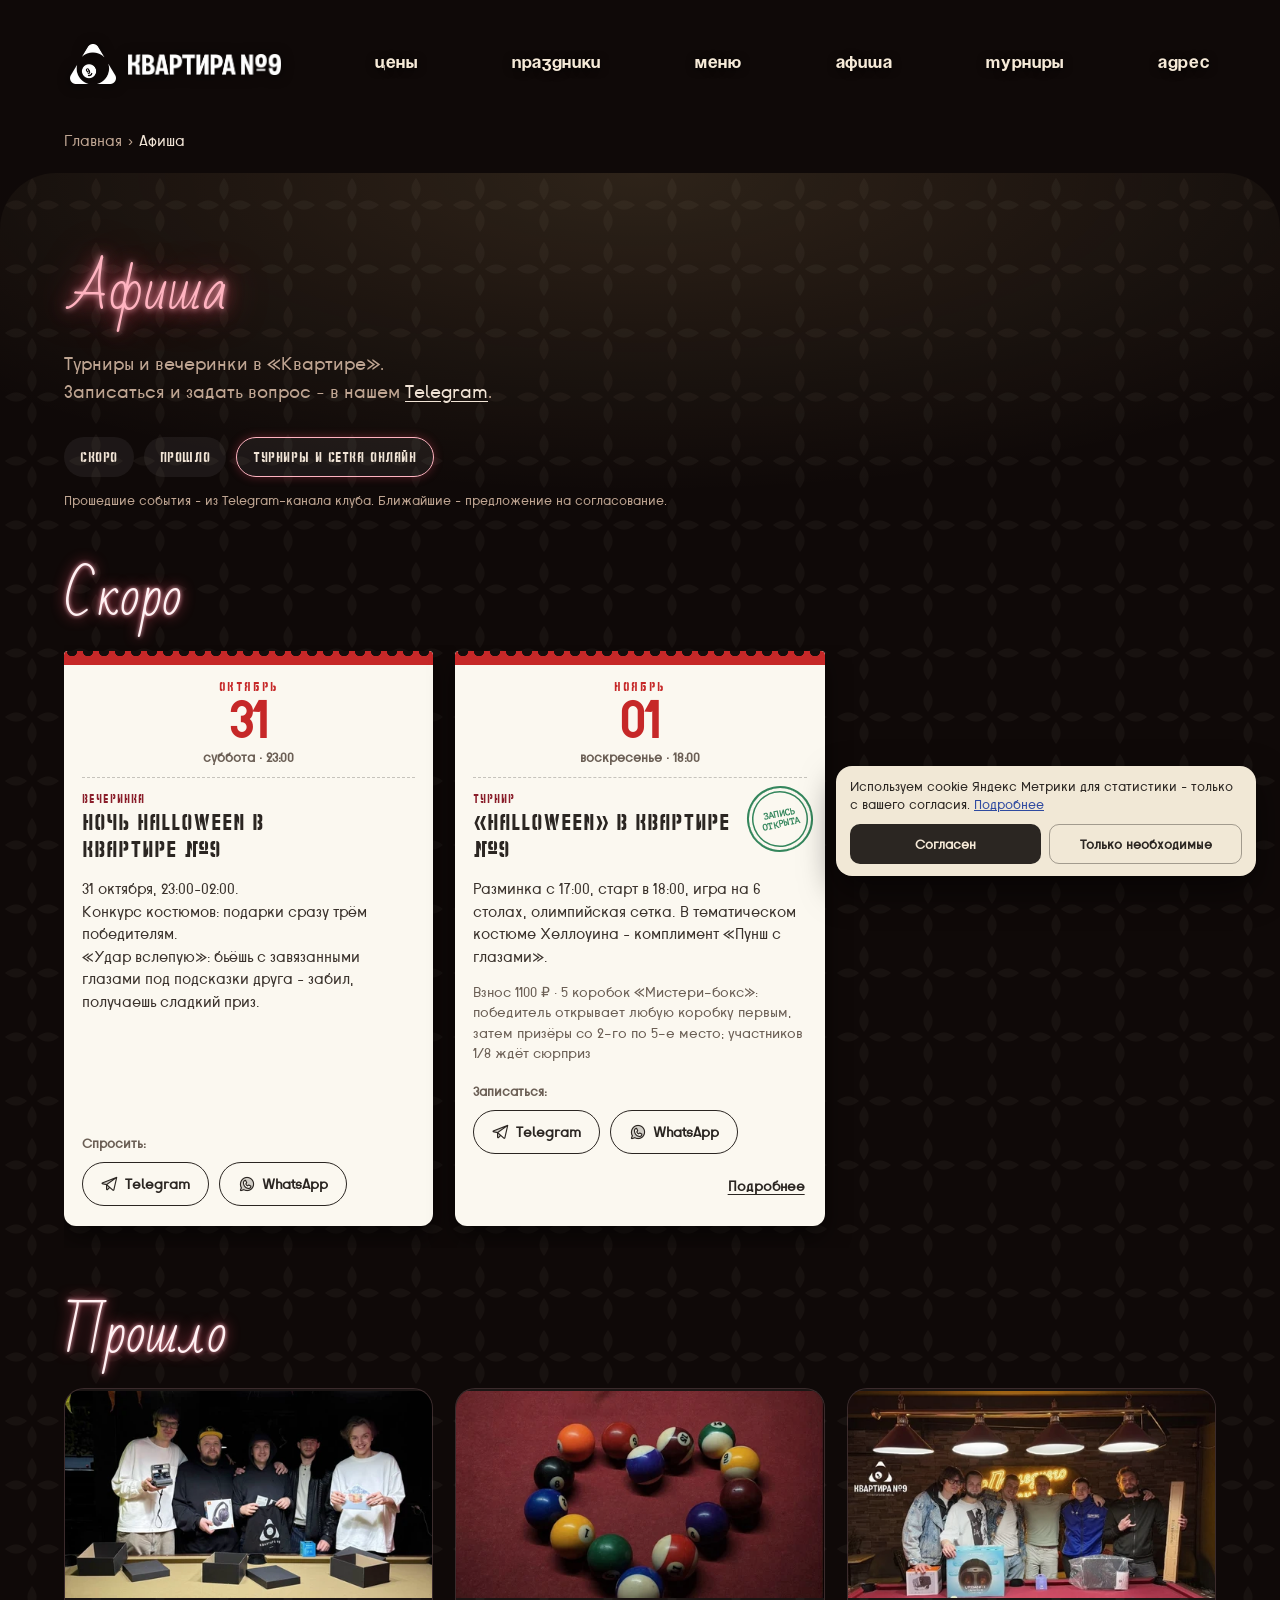
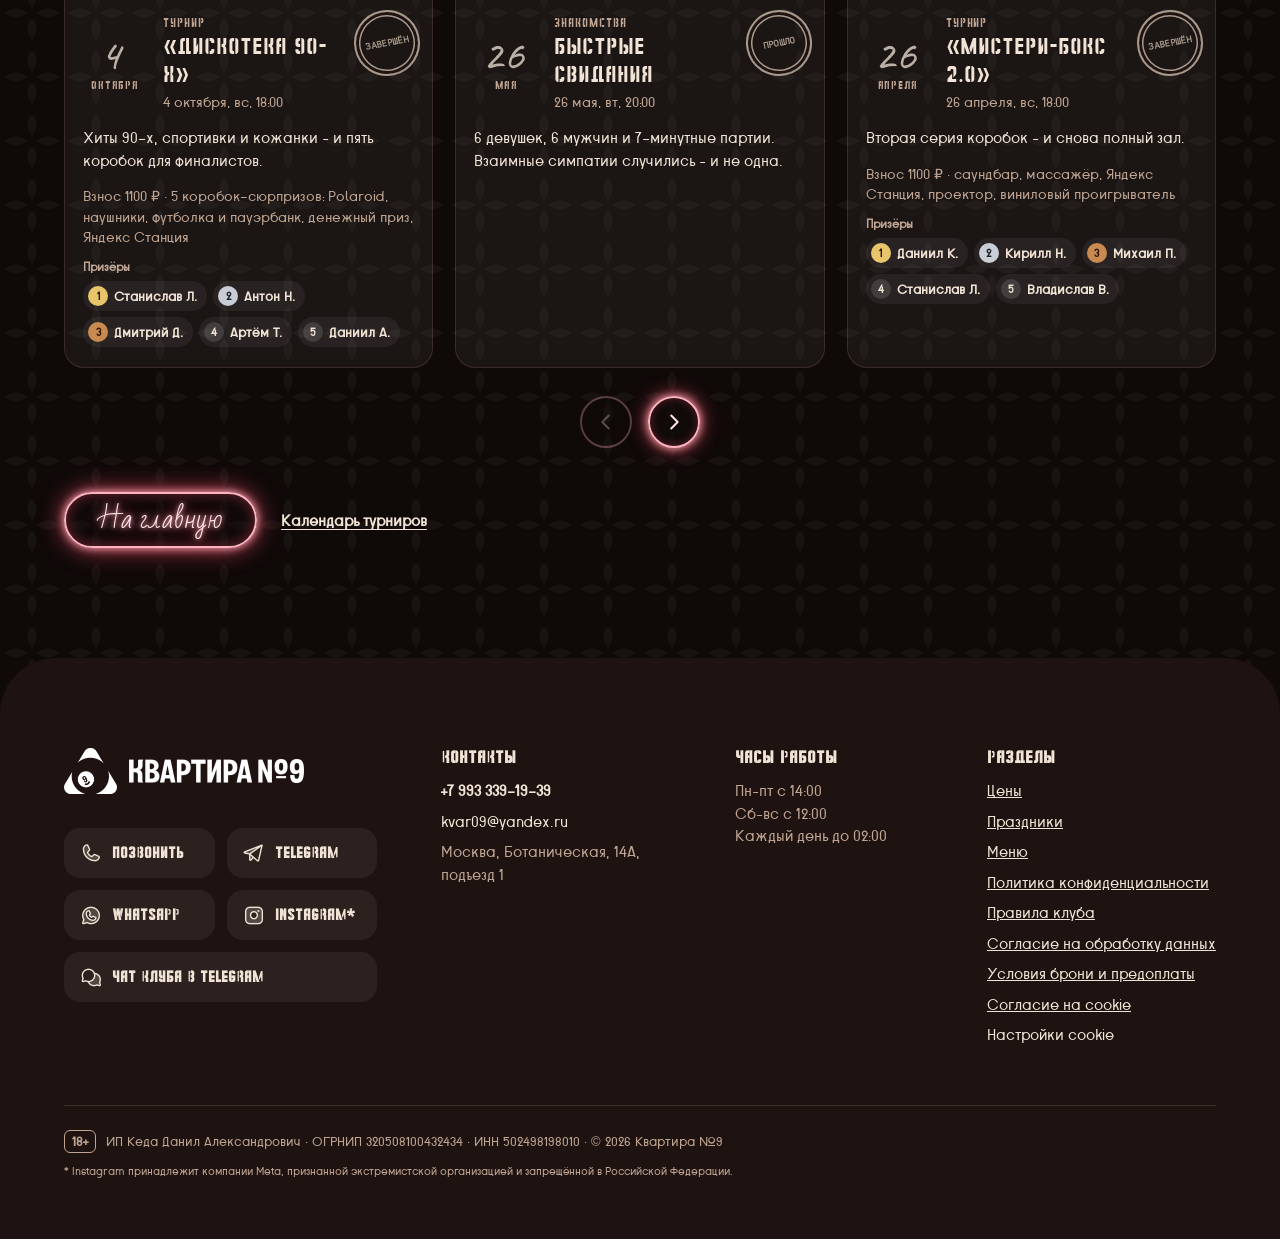
==== commit 8b80b7a0: "demo-2026-10-22T21-50" ====
--- a/afisha/index.html
+++ b/afisha/index.html
@@ -1,3 +1,5 @@
-<!DOCTYPE html><html lang="ru" data-theme="burgundy" data-font="kosmos" data-tick="2" data-card="pola" data-tname="stencil"><head><meta charset="utf-8"><meta name="viewport" content="width=device-width, initial-scale=1, viewport-fit=cover"><meta name="theme-color" content="#120b0a"><link rel="icon" href="/favicon.jpg"><link rel="preload" href="/_astro/bad-script.CT7eCIl4.woff2" as="font" type="font/woff2" crossorigin><link rel="preload" href="/_astro/caveat-digits.C6lLI7Ka.woff2" as="font" type="font/woff2" crossorigin><link rel="preload" href="/_astro/proletarsk.BLAWgX2r.woff2" as="font" type="font/woff2" crossorigin><link rel="preload" href="/_astro/sowjetschablone.D4eQBPQ5.woff2" as="font" type="font/woff2" crossorigin><script>document.documentElement.classList.add('js'); setTimeout(function(){ if(!window.__revealReady) document.documentElement.classList.remove('js'); }, 1500);</script><title>Афиша – Квартира №9</title><meta name="description" content="Ближайшие турниры по бильярду и вечеринки в «Квартире №9» у м. Владыкино. Прошедшие события с фото."><meta name="robots" content="noindex"><meta property="og:type" content="website"><meta property="og:locale" content="ru_RU"><meta property="og:site_name" content="Квартира №9"><meta property="og:title" content="Афиша – Квартира №9"><meta property="og:description" content="Ближайшие турниры по бильярду и вечеринки в «Квартире №9» у м. Владыкино. Прошедшие события с фото."><meta property="og:url" content="https://kvrtr9.ru/afisha/"><meta property="og:image" content="https://kvrtr9.ru/_astro/hero155w.CEBqkdgs_28JILA.jpg"><meta name="twitter:card" content="summary_large_image"><script type="application/ld+json">{"@context":"https://schema.org","@type":"BreadcrumbList","itemListElement":[{"@type":"ListItem","position":1,"name":"Главная","item":"https://kvrtr9.ru/"},{"@type":"ListItem","position":2,"name":"Афиша","item":"https://kvrtr9.ru/afisha/"}]}</script><link rel="stylesheet" href="/_astro/Base.DfW1s2QB.css"><style>.crumbs[data-astro-cid-vx4iavld]{color:var(--muted);padding-top:92px;padding-bottom:48px;font-size:14px}ol[data-astro-cid-vx4iavld]{flex-wrap:wrap;gap:6px;margin:0;padding:0;list-style:none;display:flex}li[data-astro-cid-vx4iavld]:not(:last-child):after{content:"›";margin-left:6px}a[data-astro-cid-vx4iavld]{color:var(--muted);text-decoration:none}a[data-astro-cid-vx4iavld]:hover,[data-astro-cid-vx4iavld][aria-current]{color:var(--cream)}@media (width>=900px){.crumbs[data-astro-cid-vx4iavld]{padding-top:130px;padding-bottom:70px;font-size:15px}}
-</style><link rel="stylesheet" href="/_astro/AfishaCard.DpUsnAW0.css"><style>.lead[data-astro-cid-dlisecrc]{max-width:640px}.lead[data-astro-cid-dlisecrc] a[data-astro-cid-dlisecrc]{color:var(--cream);text-underline-offset:3px}.jump[data-astro-cid-dlisecrc]{flex-wrap:wrap;gap:10px;margin:22px 0 8px;display:flex}.jump[data-astro-cid-dlisecrc] a[data-astro-cid-dlisecrc]{min-height:40px;color:var(--cream);font:400 14px var(--fd);letter-spacing:.04em;background:#ffffff0f;border-radius:99px;align-items:center;padding:0 16px;text-decoration:none;display:inline-flex}.jump[data-astro-cid-dlisecrc] a[data-astro-cid-dlisecrc].hot{border:1.5px solid var(--neon);box-shadow:0 0 10px #e0465f59}.ex[data-astro-cid-dlisecrc]{color:var(--muted);margin:14px 0 0;font-size:13px}.hd[data-astro-cid-dlisecrc]{font:400 clamp(38px, 9.6vw, 52px)/1.2 var(--fh);color:#fff1f3;text-shadow:0 0 4px var(--neon), 0 0 14px var(--glow);margin:40px 0 16px;scroll-margin-top:90px}.grid[data-astro-cid-dlisecrc]{scroll-snap-type:x mandatory;scroll-padding-inline:var(--gut);margin:0 calc(-1 * var(--gut));padding:6px var(--gut) 18px;scrollbar-width:thin;gap:16px;display:flex;overflow-x:auto}.grid[data-astro-cid-dlisecrc]>.ac{scroll-snap-align:start;flex:0 0 min(320px,84vw)}.nav[data-astro-cid-dlisecrc]{display:none}.arw[data-astro-cid-dlisecrc]{cursor:pointer;color:#ffe3e8;border:2px solid var(--neon);width:52px;height:52px;box-shadow:0 0 8px var(--neon), 0 0 20px var(--glow), inset 0 0 10px #e0465f59;background:#120b0a99;border-radius:50%;place-items:center;transition:transform .2s,opacity .2s,background .2s;display:grid}.arw[data-astro-cid-dlisecrc]:hover:not(:disabled){background:#e0465f33;transform:translateY(-2px)}.arw[data-astro-cid-dlisecrc]:disabled{opacity:.3;box-shadow:none;cursor:default}.empty[data-astro-cid-dlisecrc]{color:var(--muted)}.hint[data-astro-cid-dlisecrc]{color:var(--muted);margin:-6px 0 4px;font-size:13px}@media (width>=900px){.hint[data-astro-cid-dlisecrc]{display:none}}.back[data-astro-cid-dlisecrc]{flex-wrap:wrap;align-items:center;gap:14px 24px;margin-top:44px;display:flex}.back[data-astro-cid-dlisecrc] .home[data-astro-cid-dlisecrc]{min-height:56px;padding:0 32px;font-size:26px}.lnk[data-astro-cid-dlisecrc]{color:var(--cream);font:600 15px var(--fb);text-underline-offset:3px}@media (width>=900px){.grid[data-astro-cid-dlisecrc]{scrollbar-width:none;cursor:grab;gap:22px;margin:0;padding:6px 0 22px;scroll-padding-inline:0}.grid[data-astro-cid-dlisecrc]::-webkit-scrollbar{display:none}.grid[data-astro-cid-dlisecrc].grab{cursor:grabbing;scroll-snap-type:none}.grid[data-astro-cid-dlisecrc].drag *{pointer-events:none;user-select:none}.nav[data-astro-cid-dlisecrc]:not([hidden]){justify-content:center;gap:16px;margin-top:6px;display:flex}.grid[data-astro-cid-dlisecrc]>.ac{flex-basis:calc(33.3333% - 14.6667px)}.hd[data-astro-cid-dlisecrc]{margin-top:56px}}
-</style></head><body><a class="skip-link" href="#main">К содержимому</a><header class="hdr" id="hdr" data-astro-cid-nen7h5rs><div class="wrap" data-astro-cid-nen7h5rs><a class="logo" href="/" aria-label="Квартира №9, на главную" data-astro-cid-nen7h5rs><img src="/_astro/logo-mark.CCXDt5Lf_18lhKX.webp" alt data-astro-cid-nen7h5rs="true" loading="lazy" decoding="async" width="91" height="80" class="lm"><img src="/_astro/logo-word.BAPDpQVD_228Hl9.webp" alt data-astro-cid-nen7h5rs="true" loading="lazy" decoding="async" width="321" height="44" class="lw"></a><nav class="nav" aria-label="Основное меню" data-astro-cid-nen7h5rs><a href="/#tables" data-astro-cid-nen7h5rs>Столы и цены</a><a href="/#events" data-astro-cid-nen7h5rs>ДР и мероприятия</a><a href="/#menu" data-astro-cid-nen7h5rs>Бар и кухня</a><a href="/afisha/" data-astro-cid-nen7h5rs>Афиша</a><a href="/turniry/" data-astro-cid-nen7h5rs>Турниры</a><a href="/#route" data-astro-cid-nen7h5rs>Как добраться</a></nav><button class="burger" type="button" aria-label="Открыть меню" aria-controls="nmenu" aria-expanded="false" data-astro-cid-nen7h5rs><i data-astro-cid-nen7h5rs></i></button></div></header><main id="main"><nav class="crumbs wrap" aria-label="Хлебные крошки" data-astro-cid-vx4iavld><ol data-astro-cid-vx4iavld><li data-astro-cid-vx4iavld><a href="/" data-astro-cid-vx4iavld>Главная</a></li><li data-astro-cid-vx4iavld><span aria-current="page" data-astro-cid-vx4iavld>Афиша</span></li></ol></nav><section class="sec darkarc rt" aria-labelledby="af-t" data-astro-cid-dlisecrc><div class="wrap" data-astro-cid-dlisecrc><div class="ttl"><h1 id="af-t">Афиша</h1></div><p class="lead" data-astro-cid-dlisecrc>Турниры и вечеринки в «Квартире».<br data-astro-cid-dlisecrc>Записаться и задать вопрос – в нашем <a href="https://t.me/kvar09" target="_blank" rel="noopener" data-goal="click_messenger" data-astro-cid-dlisecrc>Telegram</a>.</p><nav class="jump" aria-label="Разделы афиши" data-astro-cid-dlisecrc><a href="#soon" data-astro-cid-dlisecrc>Скоро</a><a href="#past" data-astro-cid-dlisecrc>Прошло</a><a class="hot" href="/turniry/" data-astro-cid-dlisecrc>Турниры и сетка онлайн</a></nav><p class="ex" data-astro-cid-dlisecrc>Прошедшие события – из Telegram-канала клуба. Ближайшие – предложение на согласование.</p><h2 class="hd" id="soon" data-astro-cid-dlisecrc>Скоро</h2><div class="grid" data-list="soon" data-astro-cid-dlisecrc><article class="ac leaf wk" data-date="2026-10-31" data-status id="hellowin-2026" data-astro-cid-hufxhtdj><div class="lf" data-astro-cid-hufxhtdj><span class="lm" data-astro-cid-hufxhtdj>ОКТЯБРЬ</span><b class="ld" data-astro-cid-hufxhtdj>31</b><span class="lw" data-astro-cid-hufxhtdj>суббота · 20:00</span></div><div class="top" data-astro-cid-hufxhtdj><div class="dt" data-astro-cid-hufxhtdj><b data-astro-cid-hufxhtdj>31</b><span data-astro-cid-hufxhtdj>октября</span></div><div class="meta" data-astro-cid-hufxhtdj><span class="kind" data-astro-cid-hufxhtdj>Вечеринка</span><h3 data-astro-cid-hufxhtdj>Ночь в «Квартире»</h3><span class="when" data-astro-cid-hufxhtdj>31 октября, сб, 20:00</span></div></div><p class="tx" data-astro-cid-hufxhtdj>Хеллоуин-вечеринка в субботу: оформление, «кровавые» коктейли, конкурс костюмов – лучшему образу бесплатный час игры.</p><div class="acts" data-astro-cid-hufxhtdj><span class="lbl" data-astro-cid-hufxhtdj>Спросить:</span><div class="row" data-astro-cid-hufxhtdj><a class="btn" href="https://t.me/kvar09" target="_blank" rel="noopener" data-goal="click_messenger" data-astro-cid-hufxhtdj><i class="ph-duotone ph-telegram-logo" aria-hidden="true" data-astro-cid-hufxhtdj></i>Telegram</a><a class="btn" href="https://wa.me/79933391939?text=%D0%97%D0%B4%D1%80%D0%B0%D0%B2%D1%81%D1%82%D0%B2%D1%83%D0%B9%D1%82%D0%B5!%20%D0%A5%D0%BE%D1%87%D1%83%20%D1%83%D0%B7%D0%BD%D0%B0%D1%82%D1%8C%20%D0%BF%D1%80%D0%BE%20%C2%AB%D0%9D%D0%BE%D1%87%D1%8C%20%D0%B2%20%C2%AB%D0%9A%D0%B2%D0%B0%D1%80%D1%82%D0%B8%D1%80%D0%B5%C2%BB%C2%BB%20(31%20%D0%BE%D0%BA%D1%82%D1%8F%D0%B1%D1%80%D1%8F%2C%20%D1%81%D0%B1)." target="_blank" rel="noopener" data-goal="click_messenger" data-astro-cid-hufxhtdj><i class="ph-duotone ph-whatsapp-logo" aria-hidden="true" data-astro-cid-hufxhtdj></i>WhatsApp</a></div></div></article><article class="ac leaf wk tour" data-date="2026-11-01" data-status="registration" id="t-tykvenniy-box-2026" data-astro-cid-hufxhtdj><div class="lf" data-astro-cid-hufxhtdj><span class="lm" data-astro-cid-hufxhtdj>НОЯБРЬ</span><b class="ld" data-astro-cid-hufxhtdj>01</b><span class="lw" data-astro-cid-hufxhtdj>воскресенье · 18:00</span></div><div class="top" data-astro-cid-hufxhtdj><span class="stamp registration" data-astro-cid-hufxhtdj>Запись открыта</span><div class="dt" data-astro-cid-hufxhtdj><b data-astro-cid-hufxhtdj>1</b><span data-astro-cid-hufxhtdj>ноября</span></div><div class="meta" data-astro-cid-hufxhtdj><span class="kind" data-astro-cid-hufxhtdj>Турнир</span><h3 data-astro-cid-hufxhtdj>Тыквенный «Мистери-бокс»</h3><span class="when" data-astro-cid-hufxhtdj>1 ноября, вс, 18:00</span></div></div><p class="tx" data-astro-cid-hufxhtdj>Пул-8, 32 участников. Хеллоуин-турнир: 6 столов, олимпийская сетка; коробки-тыквы для пятёрки лучших; в костюме – «кровавый» напиток в подарок.</p><p class="tx sm" data-astro-cid-hufxhtdj>Взнос 1100 ₽ · 5 коробок-сюрпризов от клуба</p><div class="acts" data-astro-cid-hufxhtdj><span class="lbl" data-astro-cid-hufxhtdj>Записаться:</span><div class="row" data-astro-cid-hufxhtdj><a class="btn" href="https://t.me/kvar09" target="_blank" rel="noopener" data-goal="tournament_signup" data-astro-cid-hufxhtdj><i class="ph-duotone ph-telegram-logo" aria-hidden="true" data-astro-cid-hufxhtdj></i>Telegram</a><a class="btn" href="https://wa.me/79933391939?text=%D0%97%D0%B4%D1%80%D0%B0%D0%B2%D1%81%D1%82%D0%B2%D1%83%D0%B9%D1%82%D0%B5!%20%D0%A5%D0%BE%D1%87%D1%83%20%D0%B7%D0%B0%D0%BF%D0%B8%D1%81%D0%B0%D1%82%D1%8C%D1%81%D1%8F%20%D0%BD%D0%B0%20%D1%82%D1%83%D1%80%D0%BD%D0%B8%D1%80%20%C2%AB%D0%A2%D1%8B%D0%BA%D0%B2%D0%B5%D0%BD%D0%BD%D1%8B%D0%B9%20%C2%AB%D0%9C%D0%B8%D1%81%D1%82%D0%B5%D1%80%D0%B8-%D0%B1%D0%BE%D0%BA%D1%81%C2%BB%C2%BB%20(1%20%D0%BD%D0%BE%D1%8F%D0%B1%D1%80%D1%8F%2C%20%D0%B2%D1%81)." target="_blank" rel="noopener" data-goal="tournament_signup" data-astro-cid-hufxhtdj><i class="ph-duotone ph-whatsapp-logo" aria-hidden="true" data-astro-cid-hufxhtdj></i>WhatsApp</a></div><a class="lnk" href="/turniry/#t-tykvenniy-box-2026" data-astro-cid-hufxhtdj>Подробнее</a></div></article><article class="ac leaf" data-date="2026-11-13" data-status id="pyatnica-13-2026" data-astro-cid-hufxhtdj><div class="lf" data-astro-cid-hufxhtdj><span class="lm" data-astro-cid-hufxhtdj>НОЯБРЬ</span><b class="ld" data-astro-cid-hufxhtdj>13</b><span class="lw" data-astro-cid-hufxhtdj>пятница · 19:00</span></div><div class="top" data-astro-cid-hufxhtdj><div class="dt" data-astro-cid-hufxhtdj><b data-astro-cid-hufxhtdj>13</b><span data-astro-cid-hufxhtdj>ноября</span></div><div class="meta" data-astro-cid-hufxhtdj><span class="kind" data-astro-cid-hufxhtdj>Челлендж</span><h3 data-astro-cid-hufxhtdj>Пятница, 13-е</h3><span class="when" data-astro-cid-hufxhtdj>13 ноября, пт, 19:00</span></div></div><p class="tx" data-astro-cid-hufxhtdj>Вечер «несчастливых ударов»: три сложных трюк-удара за вечер. Кто забьёт все три – получает бесплатный час игры.</p><div class="acts" data-astro-cid-hufxhtdj><span class="lbl" data-astro-cid-hufxhtdj>Спросить:</span><div class="row" data-astro-cid-hufxhtdj><a class="btn" href="https://t.me/kvar09" target="_blank" rel="noopener" data-goal="click_messenger" data-astro-cid-hufxhtdj><i class="ph-duotone ph-telegram-logo" aria-hidden="true" data-astro-cid-hufxhtdj></i>Telegram</a><a class="btn" href="https://wa.me/79933391939?text=%D0%97%D0%B4%D1%80%D0%B0%D0%B2%D1%81%D1%82%D0%B2%D1%83%D0%B9%D1%82%D0%B5!%20%D0%A5%D0%BE%D1%87%D1%83%20%D1%83%D0%B7%D0%BD%D0%B0%D1%82%D1%8C%20%D0%BF%D1%80%D0%BE%20%C2%AB%D0%9F%D1%8F%D1%82%D0%BD%D0%B8%D1%86%D0%B0%2C%2013-%D0%B5%C2%BB%20(13%20%D0%BD%D0%BE%D1%8F%D0%B1%D1%80%D1%8F%2C%20%D0%BF%D1%82)." target="_blank" rel="noopener" data-goal="click_messenger" data-astro-cid-hufxhtdj><i class="ph-duotone ph-whatsapp-logo" aria-hidden="true" data-astro-cid-hufxhtdj></i>WhatsApp</a></div></div></article><article class="ac leaf wk tour" data-date="2026-11-29" data-status="planned" id="t-vdvoyom-2026" data-astro-cid-hufxhtdj><div class="lf" data-astro-cid-hufxhtdj><span class="lm" data-astro-cid-hufxhtdj>НОЯБРЬ</span><b class="ld" data-astro-cid-hufxhtdj>29</b><span class="lw" data-astro-cid-hufxhtdj>воскресенье · 18:00</span></div><div class="top" data-astro-cid-hufxhtdj><span class="stamp planned" data-astro-cid-hufxhtdj>Скоро запись</span><div class="dt" data-astro-cid-hufxhtdj><b data-astro-cid-hufxhtdj>29</b><span data-astro-cid-hufxhtdj>ноября</span></div><div class="meta" data-astro-cid-hufxhtdj><span class="kind" data-astro-cid-hufxhtdj>Турнир</span><h3 data-astro-cid-hufxhtdj>Парный турнир «Вдвоём»</h3><span class="when" data-astro-cid-hufxhtdj>29 ноября, вс, 18:00</span></div></div><p class="tx" data-astro-cid-hufxhtdj>Пул-8, пары, 24 участников. 12 пар, удары по очереди; можно с другом, можно с половинкой.</p><p class="tx sm" data-astro-cid-hufxhtdj>Взнос 2000 ₽ · обоим в паре: ВИП-комната на 3 часа с пиццей и напитками, парные худи, фото на «Стене праздников» и по 2 000 ₽ на депозит</p><div class="acts" data-astro-cid-hufxhtdj><span class="lbl" data-astro-cid-hufxhtdj>Записаться:</span><div class="row" data-astro-cid-hufxhtdj><a class="btn" href="https://t.me/kvar09" target="_blank" rel="noopener" data-goal="tournament_signup" data-astro-cid-hufxhtdj><i class="ph-duotone ph-telegram-logo" aria-hidden="true" data-astro-cid-hufxhtdj></i>Telegram</a><a class="btn" href="https://wa.me/79933391939?text=%D0%97%D0%B4%D1%80%D0%B0%D0%B2%D1%81%D1%82%D0%B2%D1%83%D0%B9%D1%82%D0%B5!%20%D0%A5%D0%BE%D1%87%D1%83%20%D0%B7%D0%B0%D0%BF%D0%B8%D1%81%D0%B0%D1%82%D1%8C%D1%81%D1%8F%20%D0%BD%D0%B0%20%D1%82%D1%83%D1%80%D0%BD%D0%B8%D1%80%20%C2%AB%D0%9F%D0%B0%D1%80%D0%BD%D1%8B%D0%B9%20%D1%82%D1%83%D1%80%D0%BD%D0%B8%D1%80%20%C2%AB%D0%92%D0%B4%D0%B2%D0%BE%D1%91%D0%BC%C2%BB%C2%BB%20(29%20%D0%BD%D0%BE%D1%8F%D0%B1%D1%80%D1%8F%2C%20%D0%B2%D1%81)." target="_blank" rel="noopener" data-goal="tournament_signup" data-astro-cid-hufxhtdj><i class="ph-duotone ph-whatsapp-logo" aria-hidden="true" data-astro-cid-hufxhtdj></i>WhatsApp</a></div><a class="lnk" href="/turniry/#t-vdvoyom-2026" data-astro-cid-hufxhtdj>Подробнее</a></div></article></div><div class="nav" data-nav="soon" hidden data-astro-cid-dlisecrc><button type="button" class="arw" data-dir="-1" aria-label="Назад" data-astro-cid-dlisecrc><svg viewBox="0 0 24 24" width="22" height="22" aria-hidden="true" data-astro-cid-dlisecrc><path d="M15 5l-7 7 7 7" fill="none" stroke="currentColor" stroke-width="2.2" stroke-linecap="round" stroke-linejoin="round" data-astro-cid-dlisecrc></path></svg></button><button type="button" class="arw" data-dir="1" aria-label="Вперёд" data-astro-cid-dlisecrc><svg viewBox="0 0 24 24" width="22" height="22" aria-hidden="true" data-astro-cid-dlisecrc><path d="M9 5l7 7-7 7" fill="none" stroke="currentColor" stroke-width="2.2" stroke-linecap="round" stroke-linejoin="round" data-astro-cid-dlisecrc></path></svg></button></div><p class="empty" hidden data-astro-cid-dlisecrc>Новые события скоро появятся – следите в нашем Telegram.</p><h2 class="hd" id="past" data-astro-cid-dlisecrc>Прошло</h2><div class="grid" data-list="past" data-astro-cid-dlisecrc><article class="ac past wk tour" data-date="2026-10-04" data-status="done" id="t-diskoteka-90h-2026" data-astro-cid-hufxhtdj><img src="/_astro/event-2609-wide.mlfnxngh_Z1Bx05P.webp" srcset="/_astro/event-2609-wide.mlfnxngh_Z1HLUTr.webp 480w, /_astro/event-2609-wide.mlfnxngh_9cFa7.webp 800w, /_astro/event-2609-wide.mlfnxngh_1eJ5kS.webp 1200w" alt sizes="(min-width: 900px) 360px, 100vw" data-astro-cid-hufxhtdj="true" loading="lazy" decoding="async" width="1920" height="1080" class="ph"><div class="top" data-astro-cid-hufxhtdj><span class="stamp done" data-astro-cid-hufxhtdj>Завершён</span><div class="dt" data-astro-cid-hufxhtdj><b data-astro-cid-hufxhtdj>4</b><span data-astro-cid-hufxhtdj>октября</span></div><div class="meta" data-astro-cid-hufxhtdj><span class="kind" data-astro-cid-hufxhtdj>Турнир</span><h3 data-astro-cid-hufxhtdj>«Дискотека 90-х»</h3><span class="when" data-astro-cid-hufxhtdj>4 октября, вс, 18:00</span></div></div><p class="tx" data-astro-cid-hufxhtdj>Хиты 90-х, спортивки и кожанки – и пять коробок для финалистов.</p><p class="tx sm" data-astro-cid-hufxhtdj>Взнос 1100 ₽ · 5 коробок-сюрпризов: Polaroid, наушники, футболка и пауэрбанк, денежный приз, Яндекс Станция</p><p class="places" data-astro-cid-hufxhtdj><span data-astro-cid-hufxhtdj>Призёры</span><b data-astro-cid-hufxhtdj><i data-astro-cid-hufxhtdj>1</i>Станислав Л.</b><b data-astro-cid-hufxhtdj><i data-astro-cid-hufxhtdj>2</i>Антон Н.</b><b data-astro-cid-hufxhtdj><i data-astro-cid-hufxhtdj>3</i>Дмитрий Д.</b><b data-astro-cid-hufxhtdj><i data-astro-cid-hufxhtdj>4</i>Артём Т.</b><b data-astro-cid-hufxhtdj><i data-astro-cid-hufxhtdj>5</i>Даниил А.</b></p></article><article class="ac past" data-date="2026-05-26" data-status id="svidaniya-2026" data-astro-cid-hufxhtdj><img src="/_astro/ev-dates.BBkYv7ZP_29BnLJ.webp" srcset="/_astro/ev-dates.BBkYv7ZP_1FAwWW.webp 480w, /_astro/ev-dates.BBkYv7ZP_18rhEp.webp 800w, /_astro/ev-dates.BBkYv7ZP_WI7wD.webp 1200w" alt sizes="(min-width: 900px) 360px, 100vw" data-astro-cid-hufxhtdj="true" loading="lazy" decoding="async" width="1400" height="788" class="ph"><div class="top" data-astro-cid-hufxhtdj><span class="stamp done" data-astro-cid-hufxhtdj>Прошло</span><div class="dt" data-astro-cid-hufxhtdj><b data-astro-cid-hufxhtdj>26</b><span data-astro-cid-hufxhtdj>мая</span></div><div class="meta" data-astro-cid-hufxhtdj><span class="kind" data-astro-cid-hufxhtdj>Знакомства</span><h3 data-astro-cid-hufxhtdj>Быстрые свидания</h3><span class="when" data-astro-cid-hufxhtdj>26 мая, вт, 20:00</span></div></div><p class="tx" data-astro-cid-hufxhtdj>6 девушек, 6 мужчин и 7-минутные партии. Взаимные симпатии случились – и не одна.</p></article><article class="ac past wk tour" data-date="2026-04-26" data-status="done" id="t-mystery-box-2-2026" data-astro-cid-hufxhtdj><img src="/_astro/ev-mb2.CdDQL5aV_qonVy.webp" srcset="/_astro/ev-mb2.CdDQL5aV_2tDzbI.webp 480w, /_astro/ev-mb2.CdDQL5aV_qonVy.webp 800w" alt sizes="(min-width: 900px) 360px, 100vw" data-astro-cid-hufxhtdj="true" loading="lazy" decoding="async" width="800" height="450" class="ph"><div class="top" data-astro-cid-hufxhtdj><span class="stamp done" data-astro-cid-hufxhtdj>Завершён</span><div class="dt" data-astro-cid-hufxhtdj><b data-astro-cid-hufxhtdj>26</b><span data-astro-cid-hufxhtdj>апреля</span></div><div class="meta" data-astro-cid-hufxhtdj><span class="kind" data-astro-cid-hufxhtdj>Турнир</span><h3 data-astro-cid-hufxhtdj>«Мистери-бокс 2.0»</h3><span class="when" data-astro-cid-hufxhtdj>26 апреля, вс, 18:00</span></div></div><p class="tx" data-astro-cid-hufxhtdj>Вторая серия коробок – и снова полный зал.</p><p class="tx sm" data-astro-cid-hufxhtdj>Взнос 1100 ₽ · саундбар, массажёр, Яндекс Станция, проектор, виниловый проигрыватель</p><p class="places" data-astro-cid-hufxhtdj><span data-astro-cid-hufxhtdj>Призёры</span><b data-astro-cid-hufxhtdj><i data-astro-cid-hufxhtdj>1</i>Даниил К.</b><b data-astro-cid-hufxhtdj><i data-astro-cid-hufxhtdj>2</i>Кирилл Н.</b><b data-astro-cid-hufxhtdj><i data-astro-cid-hufxhtdj>3</i>Михаил П.</b><b data-astro-cid-hufxhtdj><i data-astro-cid-hufxhtdj>4</i>Станислав Л.</b><b data-astro-cid-hufxhtdj><i data-astro-cid-hufxhtdj>5</i>Владислав В.</b></p></article><article class="ac past wk tour" data-date="2026-03-29" data-status="done" id="t-mystery-box-2026" data-astro-cid-hufxhtdj><img src="/_astro/ev-mb1.Cvn1jGg8_Z1KmRof.webp" srcset="/_astro/ev-mb1.Cvn1jGg8_Z1iL47o.webp 480w, /_astro/ev-mb1.Cvn1jGg8_93rc8.webp 800w, /_astro/ev-mb1.Cvn1jGg8_1dloye.webp 1200w" alt sizes="(min-width: 900px) 360px, 100vw" data-astro-cid-hufxhtdj="true" loading="lazy" decoding="async" width="1400" height="787" class="ph"><div class="top" data-astro-cid-hufxhtdj><span class="stamp done" data-astro-cid-hufxhtdj>Завершён</span><div class="dt" data-astro-cid-hufxhtdj><b data-astro-cid-hufxhtdj>29</b><span data-astro-cid-hufxhtdj>марта</span></div><div class="meta" data-astro-cid-hufxhtdj><span class="kind" data-astro-cid-hufxhtdj>Турнир</span><h3 data-astro-cid-hufxhtdj>«Мистери-бокс»</h3><span class="when" data-astro-cid-hufxhtdj>29 марта, вс, 18:00</span></div></div><p class="tx" data-astro-cid-hufxhtdj>Что внутри – никто не знал до вручения. Победитель выбирал коробку первым.</p><p class="tx sm" data-astro-cid-hufxhtdj>Взнос 1100 ₽ · консоль, фотоаппарат Kodak, Яндекс Станция, массажёр, наушники JBL</p><p class="places" data-astro-cid-hufxhtdj><span data-astro-cid-hufxhtdj>Призёры</span><b data-astro-cid-hufxhtdj><i data-astro-cid-hufxhtdj>1</i>Илья Л.</b><b data-astro-cid-hufxhtdj><i data-astro-cid-hufxhtdj>2</i>Никита К.</b><b data-astro-cid-hufxhtdj><i data-astro-cid-hufxhtdj>3</i>Кирилл Н.</b><b data-astro-cid-hufxhtdj><i data-astro-cid-hufxhtdj>4</i>Никита М.</b><b data-astro-cid-hufxhtdj><i data-astro-cid-hufxhtdj>5</i>Егор Ч.</b></p></article><article class="ac past wk tour" data-date="2026-03-01" data-status="done" id="t-vesenniy-2026" data-astro-cid-hufxhtdj><img src="/_astro/ev-spring.BTdwJIva_2kudIM.webp" srcset="/_astro/ev-spring.BTdwJIva_Z1tT86G.webp 480w, /_astro/ev-spring.BTdwJIva_10917J.webp 800w, /_astro/ev-spring.BTdwJIva_Z21sjuT.webp 1200w" alt sizes="(min-width: 900px) 360px, 100vw" data-astro-cid-hufxhtdj="true" loading="lazy" decoding="async" width="1400" height="787" class="ph"><div class="top" data-astro-cid-hufxhtdj><span class="stamp done" data-astro-cid-hufxhtdj>Завершён</span><div class="dt" data-astro-cid-hufxhtdj><b data-astro-cid-hufxhtdj>1</b><span data-astro-cid-hufxhtdj>марта</span></div><div class="meta" data-astro-cid-hufxhtdj><span class="kind" data-astro-cid-hufxhtdj>Турнир</span><h3 data-astro-cid-hufxhtdj>«Весенний»</h3><span class="when" data-astro-cid-hufxhtdj>1 марта, вс, 18:00</span></div></div><p class="tx" data-astro-cid-hufxhtdj>За столами – не просто соперники, а единомышленники.</p><p class="tx sm" data-astro-cid-hufxhtdj>Взнос 1100 ₽ · 15 000 ₽, 10 000 ₽, 5 000 ₽</p><p class="places" data-astro-cid-hufxhtdj><span data-astro-cid-hufxhtdj>Призёры</span><b data-astro-cid-hufxhtdj><i data-astro-cid-hufxhtdj>1</i>Илья Л.</b><b data-astro-cid-hufxhtdj><i data-astro-cid-hufxhtdj>2</i>Роман Ж.</b><b data-astro-cid-hufxhtdj><i data-astro-cid-hufxhtdj>3</i>Антон Р.</b></p></article><article class="ac past wk tour" data-date="2026-01-25" data-status="done" id="t-yanvarskiy-final-2026" data-astro-cid-hufxhtdj><img src="/_astro/ev-jan.BtMqjom8_ZT0oD.webp" srcset="/_astro/ev-jan.BtMqjom8_Z1iN8B6.webp 480w, /_astro/ev-jan.BtMqjom8_1I8NWF.webp 800w, /_astro/ev-jan.BtMqjom8_ZT0oD.webp 960w" alt sizes="(min-width: 900px) 360px, 100vw" data-astro-cid-hufxhtdj="true" loading="lazy" decoding="async" width="960" height="540" class="ph"><div class="top" data-astro-cid-hufxhtdj><span class="stamp done" data-astro-cid-hufxhtdj>Завершён</span><div class="dt" data-astro-cid-hufxhtdj><b data-astro-cid-hufxhtdj>25</b><span data-astro-cid-hufxhtdj>января</span></div><div class="meta" data-astro-cid-hufxhtdj><span class="kind" data-astro-cid-hufxhtdj>Турнир</span><h3 data-astro-cid-hufxhtdj>«Январский финал»</h3><span class="when" data-astro-cid-hufxhtdj>25 января, вс, 18:00</span></div></div><p class="tx" data-astro-cid-hufxhtdj>Завершили зиму масштабной игрой – победитель забрал годовую карту клуба.</p><p class="tx sm" data-astro-cid-hufxhtdj>Взнос 1100 ₽ · годовая карта «Любимого гостя», худи + 2 000 ₽, футболка + 1 000 ₽</p><p class="places" data-astro-cid-hufxhtdj><span data-astro-cid-hufxhtdj>Призёры</span><b data-astro-cid-hufxhtdj><i data-astro-cid-hufxhtdj>1</i>Антон Р.</b><b data-astro-cid-hufxhtdj><i data-astro-cid-hufxhtdj>2</i>Егор Ч.</b><b data-astro-cid-hufxhtdj><i data-astro-cid-hufxhtdj>3</i>Марат Ц.</b></p></article><article class="ac past wk tour" data-date="2025-11-30" data-status="done" id="t-zimniy-vecher-2025" data-astro-cid-hufxhtdj><img src="/_astro/ev-winter.T7rOquZR_ZalKWH.webp" srcset="/_astro/ev-winter.T7rOquZR_Z1biIF8.webp 480w, /_astro/ev-winter.T7rOquZR_Z1IrXXF.webp 800w, /_astro/ev-winter.T7rOquZR_ZalKWH.webp 960w" alt sizes="(min-width: 900px) 360px, 100vw" data-astro-cid-hufxhtdj="true" loading="lazy" decoding="async" width="960" height="540" class="ph"><div class="top" data-astro-cid-hufxhtdj><span class="stamp done" data-astro-cid-hufxhtdj>Завершён</span><div class="dt" data-astro-cid-hufxhtdj><b data-astro-cid-hufxhtdj>30</b><span data-astro-cid-hufxhtdj>ноября</span></div><div class="meta" data-astro-cid-hufxhtdj><span class="kind" data-astro-cid-hufxhtdj>Турнир</span><h3 data-astro-cid-hufxhtdj>«Зимний вечер»</h3><span class="when" data-astro-cid-hufxhtdj>30 ноября, вс, 18:00</span></div></div><p class="tx" data-astro-cid-hufxhtdj>Тёплый спортивный вечер, после – фото и интервью с участниками.</p><p class="tx sm" data-astro-cid-hufxhtdj>Взнос 900 ₽ · Nintendo Switch Lite, худи + 2 000 ₽ на депозит, футболка + 1 000 ₽ на депозит</p><p class="places" data-astro-cid-hufxhtdj><span data-astro-cid-hufxhtdj>Призёры</span><b data-astro-cid-hufxhtdj><i data-astro-cid-hufxhtdj>1</i>Егор Ч.</b><b data-astro-cid-hufxhtdj><i data-astro-cid-hufxhtdj>2</i>Мария Ш.</b><b data-astro-cid-hufxhtdj><i data-astro-cid-hufxhtdj>3</i>Егор Ф.</b></p></article><article class="ac past" data-date="2025-10-31" data-status id="hellowin-2025" data-astro-cid-hufxhtdj><img src="/_astro/ev-hallo.B8FUjEMm_2w2812.webp" srcset="/_astro/ev-hallo.B8FUjEMm_2w2812.webp 450w" alt sizes="(min-width: 900px) 360px, 100vw" data-astro-cid-hufxhtdj="true" loading="lazy" decoding="async" width="450" height="253" class="ph"><div class="top" data-astro-cid-hufxhtdj><span class="stamp done" data-astro-cid-hufxhtdj>Прошло</span><div class="dt" data-astro-cid-hufxhtdj><b data-astro-cid-hufxhtdj>31</b><span data-astro-cid-hufxhtdj>октября</span></div><div class="meta" data-astro-cid-hufxhtdj><span class="kind" data-astro-cid-hufxhtdj>Неделя праздника</span><h3 data-astro-cid-hufxhtdj>Хеллоуин в бильярде</h3><span class="when" data-astro-cid-hufxhtdj>31 октября, пт, весь вечер</span></div></div><p class="tx" data-astro-cid-hufxhtdj>Целую неделю – оформление, «кровавые» напитки в шприцах и пицца.</p></article><article class="ac past wk tour" data-date="2025-09-28" data-status="done" id="t-muzhskoy-2025" data-astro-cid-hufxhtdj><img src="/_astro/ev-men.CnqYmCUe_ZU8qDb.webp" srcset="/_astro/ev-men.CnqYmCUe_Zuh2ui.webp 480w, /_astro/ev-men.CnqYmCUe_ZU8qDb.webp 600w" alt sizes="(min-width: 900px) 360px, 100vw" data-astro-cid-hufxhtdj="true" loading="lazy" decoding="async" width="600" height="338" class="ph"><div class="top" data-astro-cid-hufxhtdj><span class="stamp done" data-astro-cid-hufxhtdj>Завершён</span><div class="dt" data-astro-cid-hufxhtdj><b data-astro-cid-hufxhtdj>28</b><span data-astro-cid-hufxhtdj>сентября</span></div><div class="meta" data-astro-cid-hufxhtdj><span class="kind" data-astro-cid-hufxhtdj>Турнир</span><h3 data-astro-cid-hufxhtdj>Мужской турнир</h3><span class="when" data-astro-cid-hufxhtdj>28 сентября, вс, 18:00</span></div></div><p class="tx" data-astro-cid-hufxhtdj>Главная интрига вечера: действующего чемпиона выбили из турнира.</p><p class="tx sm" data-astro-cid-hufxhtdj>Участие бесплатно · депозит 10 000 ₽, худи и футболка «Квартиры», спецприз тому, кто выбьет чемпиона</p><p class="places" data-astro-cid-hufxhtdj><span data-astro-cid-hufxhtdj>Призёры</span><b data-astro-cid-hufxhtdj><i data-astro-cid-hufxhtdj>1</i>Антон Р.</b><b data-astro-cid-hufxhtdj><i data-astro-cid-hufxhtdj>2</i>Степан Р.</b><b data-astro-cid-hufxhtdj><i data-astro-cid-hufxhtdj>3</i>Станислав Л.</b></p></article></div><div class="nav" data-nav="past" hidden data-astro-cid-dlisecrc><button type="button" class="arw" data-dir="-1" aria-label="Назад" data-astro-cid-dlisecrc><svg viewBox="0 0 24 24" width="22" height="22" aria-hidden="true" data-astro-cid-dlisecrc><path d="M15 5l-7 7 7 7" fill="none" stroke="currentColor" stroke-width="2.2" stroke-linecap="round" stroke-linejoin="round" data-astro-cid-dlisecrc></path></svg></button><button type="button" class="arw" data-dir="1" aria-label="Вперёд" data-astro-cid-dlisecrc><svg viewBox="0 0 24 24" width="22" height="22" aria-hidden="true" data-astro-cid-dlisecrc><path d="M9 5l7 7-7 7" fill="none" stroke="currentColor" stroke-width="2.2" stroke-linecap="round" stroke-linejoin="round" data-astro-cid-dlisecrc></path></svg></button></div><div class="back" data-astro-cid-dlisecrc><a class="bk home" href="/" data-astro-cid-dlisecrc>На главную</a><a class="lnk" href="/turniry/" data-astro-cid-dlisecrc>Календарь турниров</a></div></div></section></main><footer class="foot rt" data-astro-cid-jo6i4kqk><div class="wrap" data-astro-cid-jo6i4kqk><div class="fg" data-astro-cid-jo6i4kqk><div data-astro-cid-jo6i4kqk><a class="logo" href="/" aria-label="Квартира №9, на главную" data-astro-cid-jo6i4kqk><img src="/_astro/logo-mark.CCXDt5Lf_ZPIhm7.webp" alt data-astro-cid-jo6i4kqk="true" loading="lazy" decoding="async" width="105" height="92" class="lm"><img src="/_astro/logo-word.BAPDpQVD_Z8shtx.webp" alt data-astro-cid-jo6i4kqk="true" loading="lazy" decoding="async" width="350" height="48" class="lw"></a><div class="ct" data-astro-cid-jo6i4kqk><a href="tel:+79933391939" data-goal="click_call" data-astro-cid-jo6i4kqk><i class="ph-duotone ph-phone" data-astro-cid-jo6i4kqk></i>Позвонить</a><a href="https://t.me/kvar09" target="_blank" rel="noopener" data-goal="click_messenger" data-astro-cid-jo6i4kqk><i class="ph-duotone ph-telegram-logo" data-astro-cid-jo6i4kqk></i>Telegram</a><a href="https://wa.me/79933391939" target="_blank" rel="noopener" data-goal="click_messenger" data-astro-cid-jo6i4kqk><i class="ph-duotone ph-whatsapp-logo" data-astro-cid-jo6i4kqk></i>WhatsApp</a><a href="https://www.instagram.com/billiards.kvartira9" target="_blank" rel="noopener" data-goal="click_messenger" data-astro-cid-jo6i4kqk><i class="ph-duotone ph-instagram-logo" data-astro-cid-jo6i4kqk></i>Instagram*</a><a class="wide" href="https://t.me/kvar09chat" target="_blank" rel="noopener" data-goal="click_messenger" data-astro-cid-jo6i4kqk><i class="ph-duotone ph-chats-circle" data-astro-cid-jo6i4kqk></i>Чат клуба в Telegram</a></div></div><div data-astro-cid-jo6i4kqk><h5 data-astro-cid-jo6i4kqk>Контакты</h5><p data-astro-cid-jo6i4kqk><b data-astro-cid-jo6i4kqk><a class="plain" href="tel:+79933391939" data-goal="click_call" data-astro-cid-jo6i4kqk>+7 993 339-19-39</a></b></p><p data-astro-cid-jo6i4kqk><a class="plain" href="mailto:kvar09@yandex.ru" data-astro-cid-jo6i4kqk>kvar09@yandex.ru</a></p><p data-astro-cid-jo6i4kqk>Москва, Ботаническая, 14А, подъезд 1</p><p class="ph-hours" data-astro-cid-jo6i4kqk>Пн–пт с 14:00, сб–вс с 12:00<br data-astro-cid-jo6i4kqk>каждый день до 02:00</p></div><div class="hours" data-astro-cid-jo6i4kqk><h5 data-astro-cid-jo6i4kqk>Часы работы</h5><p data-astro-cid-jo6i4kqk>Пн–пт с 14:00<br data-astro-cid-jo6i4kqk>Сб–вс с 12:00<br data-astro-cid-jo6i4kqk>Каждый день до 02:00</p></div><div class="sections" data-astro-cid-jo6i4kqk><h5 data-astro-cid-jo6i4kqk>Разделы</h5><a class="l" href="/#tables" data-astro-cid-jo6i4kqk>Столы и цены</a><a class="l" href="/#events" data-astro-cid-jo6i4kqk>ДР и мероприятия</a><a class="l" href="/#menu" data-astro-cid-jo6i4kqk>Бар и кухня</a><a class="l" href="/privacy/" data-astro-cid-jo6i4kqk>Политика конфиденциальности</a><a class="l" href="/rules/" data-astro-cid-jo6i4kqk>Правила клуба</a><a class="l" href="/soglasie/" data-astro-cid-jo6i4kqk>Согласие на обработку данных</a><a class="l" href="/oferta/" data-astro-cid-jo6i4kqk>Условия брони и предоплаты</a><a class="l" href="/cookie/" data-astro-cid-jo6i4kqk>Согласие на cookie</a><button type="button" class="l lb" data-cookie-open data-astro-cid-jo6i4kqk>Настройки cookie</button></div></div><div class="legal" data-astro-cid-jo6i4kqk><span class="age" title="Сайт для посетителей старше 18 лет: в меню бара есть алкоголь" data-astro-cid-jo6i4kqk>18+</span>ИП Кеда Данил Александрович · ОГРНИП 320508100432434 · ИНН 502498198010 · © 2026 Квартира №9</div><p class="meta" data-astro-cid-jo6i4kqk>* Instagram принадлежит компании Meta, признанной экстремистской организацией и запрещённой в Российской Федерации.</p></div></footer><div class="ck" id="ck-bar" role="region" aria-label="Согласие на cookie" hidden data-astro-cid-hq3mgpmn><p data-astro-cid-hq3mgpmn>Используем cookie Яндекс Метрики для статистики – только с вашего согласия. <a href="/cookie/" data-astro-cid-hq3mgpmn>Подробнее</a></p><div class="bt" data-astro-cid-hq3mgpmn><button type="button" class="ok" data-cookie="all" data-astro-cid-hq3mgpmn>Согласен</button><button type="button" class="no" data-cookie="necessary" data-astro-cid-hq3mgpmn>Только необходимые</button></div></div><script type="module">var e=`kv9-cookie`,t=`kv9-cookie-at`;function n(e,t,n){if(e===`necessary`)return e;if(e!==`all`)return null;let r=Number(t);return t&&Number.isFinite(r)&&n-r<31536e6?`all`:null}function r(e){return{show:e!==`all`&&e!==`necessary`,load:e===`all`}}function i(){try{return n(localStorage.getItem(e),localStorage.getItem(t),Date.now())}catch{return null}}function a(n){try{localStorage.setItem(e,n),localStorage.setItem(t,String(Date.now()))}catch{}}function o(){let e=document.getElementById(`ck-bar`);if(!e)return;let t=()=>window.__loadMetrika?.(),n=r(i());n.load&&t(),e.hidden=!n.show,e.querySelector(`[data-cookie="all"]`)?.addEventListener(`click`,()=>{a(`all`),e.hidden=!0,t()}),e.querySelector(`[data-cookie="necessary"]`)?.addEventListener(`click`,()=>{let t=i();a(`necessary`),e.hidden=!0,t===`all`&&location.reload()}),document.querySelectorAll(`[data-cookie-open]`).forEach(t=>t.addEventListener(`click`,()=>{e.hidden=!1}))}o();</script><a class="fab" id="fab" href="https://n1300308.yclients.com" data-book="table" data-goal="book_click" data-astro-cid-3g5f2gww>Забронировать</a><button type="button" class="totop" id="totop" aria-label="Наверх, к началу страницы" hidden data-astro-cid-esobc3xq><svg viewBox="0 0 24 24" width="26" height="26" aria-hidden="true" data-astro-cid-esobc3xq><path d="M12 19V5M5.5 11.5 12 5l6.5 6.5" fill="none" stroke="currentColor" stroke-width="2.2" stroke-linecap="round" stroke-linejoin="round" data-astro-cid-esobc3xq></path></svg></button><script type="module">var e=document.getElementById(`totop`);if(e){let t=matchMedia(`(min-width: 900px)`),n=()=>{e.hidden=!t.matches||scrollY<innerHeight*.9};addEventListener(`scroll`,n,{passive:!0}),t.addEventListener(`change`,n),n(),e.addEventListener(`click`,()=>{let t=!matchMedia(`(prefers-reduced-motion: reduce)`).matches;scrollTo({top:0,behavior:t?`smooth`:`auto`}),e.blur()})}</script><div class="ov nmenu" id="nmenu" role="dialog" aria-modal="true" aria-label="Меню" data-astro-cid-4qnzkghn><div class="top" data-astro-cid-4qnzkghn><a class="logo" href="/" aria-label="Квартира №9, на главную" data-astro-cid-4qnzkghn><img src="/_astro/logo-mark.CCXDt5Lf_Z2f04vF.webp" alt data-astro-cid-4qnzkghn="true" loading="lazy" decoding="async" width="64" height="56" class="lm"><img src="/_astro/logo-word.BAPDpQVD_1Mg5JF.webp" alt data-astro-cid-4qnzkghn="true" loading="lazy" decoding="async" width="219" height="30" class="lw"></a><button class="x" type="button" data-close aria-label="Закрыть меню" data-astro-cid-4qnzkghn>✕</button></div><nav aria-label="Разделы" data-astro-cid-4qnzkghn><a href="/#tables" data-astro-cid-4qnzkghn>Столы и цены</a><a href="/#events" data-astro-cid-4qnzkghn>ДР и мероприятия</a><a href="/afisha/" data-astro-cid-4qnzkghn>Афиша</a><a href="/turniry/" data-astro-cid-4qnzkghn>Турниры</a><a href="/#menu" data-astro-cid-4qnzkghn>Бар и кухня</a><a href="/#reviews" data-astro-cid-4qnzkghn>Отзывы</a><a href="/#faq" data-astro-cid-4qnzkghn>Вопросы</a><a href="/#route" data-astro-cid-4qnzkghn>Как добраться</a></nav><a class="bk cta" href="https://n1300308.yclients.com" data-book="table" data-goal="book_click" data-astro-cid-4qnzkghn>Забронировать стол</a><div class="soc" data-astro-cid-4qnzkghn><a href="tel:+79933391939" aria-label="Позвонить" data-goal="click_call" data-astro-cid-4qnzkghn><i class="ph-duotone ph-phone" data-astro-cid-4qnzkghn></i></a><a href="https://t.me/kvar09" target="_blank" rel="noopener" aria-label="Telegram" data-goal="click_messenger" data-astro-cid-4qnzkghn><i class="ph-duotone ph-telegram-logo" data-astro-cid-4qnzkghn></i></a><a href="https://wa.me/79933391939" target="_blank" rel="noopener" aria-label="WhatsApp" data-goal="click_messenger" data-astro-cid-4qnzkghn><i class="ph-duotone ph-whatsapp-logo" data-astro-cid-4qnzkghn></i></a><a href="https://www.instagram.com/billiards.kvartira9" target="_blank" rel="noopener" aria-label="Instagram" data-goal="click_messenger" data-astro-cid-4qnzkghn><i class="ph-duotone ph-instagram-logo" data-astro-cid-4qnzkghn></i></a></div></div><div class="ov gov" id="gov" role="dialog" aria-modal="true" aria-label="Фото" data-backdrop data-astro-cid-wmugbbto><button class="x" type="button" data-close aria-label="Закрыть" data-astro-cid-wmugbbto>✕</button><button class="garr prev" type="button" id="gp" aria-label="Предыдущее фото" data-astro-cid-wmugbbto>‹</button><div class="gal" id="gal" data-astro-cid-wmugbbto></div><button class="garr next" type="button" id="gn" aria-label="Следующее фото" data-astro-cid-wmugbbto>›</button><div class="gcnt" id="gcnt" aria-live="polite" data-astro-cid-wmugbbto></div></div><div class="ov bk-ov" id="bk" role="dialog" aria-modal="true" aria-labelledby="bk-title" data-backdrop data-astro-cid-2nd62yds><div class="sheet" data-astro-cid-2nd62yds><div class="toast" id="bk-toast" role="alert" data-astro-cid-2nd62yds></div><div class="grab" aria-hidden="true" data-astro-cid-2nd62yds></div><div class="sh-h" data-astro-cid-2nd62yds><button class="back" id="bk-back" type="button" aria-label="Назад" data-astro-cid-2nd62yds>‹</button><h3 id="bk-title" data-astro-cid-2nd62yds></h3><button class="x" id="bk-x" type="button" data-close aria-label="Закрыть" data-astro-cid-2nd62yds>✕</button></div><div class="steps" id="bk-steps" aria-hidden="true" data-astro-cid-2nd62yds></div><p class="demo-note" data-astro-cid-2nd62yds>Демо-версия: бронь не уходит в клуб</p><div class="body" id="bk-body" data-astro-cid-2nd62yds></div><div class="foot" id="bk-foot" data-astro-cid-2nd62yds><div class="sum" id="bk-sum" aria-live="polite" data-astro-cid-2nd62yds></div><button class="go" id="bk-go" type="button" data-astro-cid-2nd62yds></button></div></div></div><script type="application/json" id="bk-data">{"tables":[{"id":"orange","capacity":6,"about":"Стол для пула в малом зале.","name":"Оранжевый","yc":"Orange","hall":"small","hallLabel":"Малый зал","color":"#FF8A3D","photo":"t-orange.jpg","priceFrom":500,"tariff":{"day":500,"evening":900,"weekend":900},"thumb":"/_astro/t-orange.CDbX8Dkc_2hqxGG.webp"},{"id":"purple","capacity":6,"about":"Стол для пула в малом зале.","name":"Фиолетовый","yc":"Purple","hall":"small","hallLabel":"Малый зал","color":"#8B5CF6","photo":"t-purple.jpg","priceFrom":500,"tariff":{"day":500,"evening":900,"weekend":900},"thumb":"/_astro/t-purple.CQsdefys_Qwvou.webp"},{"id":"burgundy","capacity":6,"about":"Стол для пула в малом зале.","name":"Бордовый","yc":"Burgundy","hall":"small","hallLabel":"Малый зал","color":"#9F1239","photo":"t-burgundy.jpg","priceFrom":500,"tariff":{"day":500,"evening":900,"weekend":900},"thumb":"/_astro/t-burgundy.-YO0DJFL_ZjewMH.webp"},{"id":"camel","capacity":6,"about":"Стол для пула в большом зале.","name":"Карамельный","yc":"Camel","hall":"big","hallLabel":"Большой зал","color":"#C19A6B","photo":"t-camel.jpg","priceFrom":950,"tariff":{"day":950,"evening":950,"weekend":1300},"thumb":"/_astro/t-camel.CQuFMyAR_1Bcj3G.webp"},{"id":"wine","capacity":6,"about":"Стол для пула в большом зале.","name":"Винный","yc":"Wine","hall":"big","hallLabel":"Большой зал","color":"#7B1E3A","photo":"t-wine.jpg","priceFrom":950,"note":"своя зона отдыха","tariff":{"day":950,"evening":950,"weekend":1300},"thumb":"/_astro/t-wine.Djxpg8yA_1Mn0IB.webp"},{"id":"dark-grey","capacity":6,"about":"Аренда стола и инвентаря для игры в бильярд с собственной посадочной зоной.","name":"Графитовый","yc":"Dark Grey","hall":"big","hallLabel":"Большой зал","color":"#6B7280","photo":"t-dark-grey.jpg","priceFrom":950,"note":"своя зона отдыха","tariff":{"day":950,"evening":950,"weekend":1300},"thumb":"/_astro/t-dark-grey.Cf7CbqD-_Z12tgGp.webp"},{"id":"vip-fuchsia","capacity":8,"about":"Пул 9 футов|Настольные игры|Музыкальная станция","name":"ВИП Фуксия","yc":"VIP Fuchsia","hall":"vip","hallLabel":"ВИП","color":"#E0559A","photo":"hero155w.jpg","priceFrom":1200,"note":"пул 9 футов","tariff":{"day":1200,"evening":1200,"weekend":1700},"thumb":"/_astro/hero155w.CEBqkdgs_4VnMF.webp"},{"id":"vip-ps5","capacity":8,"about":"Sony PlayStation 5|Настольные игры|Музыкальная станция","name":"ВИП с PS5","yc":"VIP с PS5","hall":"vip","hallLabel":"ВИП","color":"#3F8A67","photo":"t-vip-ps5.jpg","priceFrom":1500,"note":"пул 9 футов, PS5","tariff":{"day":1500,"evening":1500,"weekend":2000},"thumb":"/_astro/t-vip-ps5.DfBtw6Ox_ZnXXNP.webp"},{"id":"yellow","capacity":6,"about":"Уютная игровая комната","name":"Игровая с PS5","yc":"Gaming Room","hall":"ps5","hallLabel":"Игровая","color":"#E8B23A","photo":"p120.jpg","priceFrom":400,"note":"PS5, 4K ТВ","tariff":{"day":400,"evening":400,"weekend":600},"thumb":"/_astro/p120.DcExUO7i_Z26UgKc.webp"}],"formats":[{"id":"vip","icon":"ph-door","title":"ВИП-комната","subtitle":"своя комната, стол и PS5","tables":["vip-ps5"],"instant":true,"short":"ВИП"},{"id":"zone","icon":"ph-users-three","title":"Зона со столами","subtitle":"несколько столов рядом","tables":["camel","wine","dark-grey"],"instant":false,"short":"Зона"},{"id":"hall","icon":"ph-confetti","title":"Весь зал","subtitle":"клуб только ваш","tables":["orange","purple","burgundy","camel","wine","dark-grey","vip-fuchsia","vip-ps5","yellow"],"instant":false,"short":"Весь зал"}],"options":[{"id":"cake","title":"Торт от нас","price":2500},{"id":"decor","title":"Декор и шары","price":3000},{"id":"host","title":"Ведущий турнира","price":4000},{"id":"playlist","title":"Плейлист на вечер","price":0}],"site":{"phone":"+79933391939","phoneHuman":"+7 993 339-19-39","whatsapp":"https://wa.me/79933391939","telegram":"https://t.me/kvar09","route":"https://yandex.ru/maps/?mode=routes&rtext=~55.846482,37.586994&rtt=pd","address":"Москва, Ботаническая улица, 14А"}}</script><script type="module" src="/_astro/BookingSheet.astro_astro_type_script_index_0_lang.BthJtlkZ.js"></script><script type="module" src="/_astro/Base.astro_astro_type_script_index_0_lang.KPtV7H-B.js"></script></body></html><script type="module">var e=new Date(Date.now()+108e5).toISOString().slice(0,10);document.querySelectorAll(`[data-list="soon"] .ac`).forEach(t=>{t.dataset.date<e&&t.dataset.status!==`live`&&(t.hidden=!0)}),document.querySelectorAll(`.grid[data-list]`).forEach(e=>{let t=document.querySelector(`[data-nav="${e.dataset.list}"]`),n=()=>{let t=[...e.children].find(e=>!e.hidden);return t?t.offsetWidth+parseFloat(getComputedStyle(e).columnGap||`0`):e.clientWidth},r=()=>{if(!t)return;let n=e.scrollWidth-e.clientWidth;t.hidden=n<4,t.querySelector(`[data-dir="-1"]`).disabled=e.scrollLeft<4,t.querySelector(`[data-dir="1"]`).disabled=e.scrollLeft>n-4};t?.querySelectorAll(`[data-dir]`).forEach(t=>t.addEventListener(`click`,()=>e.scrollBy({left:Number(t.dataset.dir)*n(),behavior:`smooth`}))),e.addEventListener(`scroll`,r,{passive:!0}),addEventListener(`resize`,r),r();let i=!1,a=0,o=0,s=0;e.addEventListener(`pointerdown`,t=>{t.pointerType!==`mouse`||t.button!==0||e.scrollWidth<=e.clientWidth||(i=!0,s=0,a=t.clientX,o=e.scrollLeft,e.classList.add(`grab`))}),addEventListener(`pointermove`,t=>{if(!i)return;let n=t.clientX-a;s=Math.max(s,Math.abs(n)),s>4&&(e.classList.add(`drag`),e.scrollLeft=o-n)}),addEventListener(`pointerup`,()=>{if(i&&(i=!1,e.classList.remove(`grab`),e.classList.contains(`drag`))){let t=n();e.scrollTo({left:Math.round(e.scrollLeft/t)*t,behavior:`smooth`}),setTimeout(()=>e.classList.remove(`drag`),0)}}),e.addEventListener(`click`,e=>{s>4&&(e.preventDefault(),e.stopPropagation(),s=0)},!0),e.addEventListener(`dragstart`,e=>e.preventDefault())});</script>+<!DOCTYPE html><html lang="ru" data-theme="burgundy" data-font="kosmos" data-tick="2" data-card="pola" data-tname="stencil"><head><meta charset="utf-8"><meta name="viewport" content="width=device-width, initial-scale=1, viewport-fit=cover"><meta name="theme-color" content="#120b0a"><link rel="icon" href="/favicon.jpg"><link rel="preload" href="/_astro/bad-script.CT7eCIl4.woff2" as="font" type="font/woff2" crossorigin><link rel="preload" href="/_astro/caveat-digits.C6lLI7Ka.woff2" as="font" type="font/woff2" crossorigin><link rel="preload" href="/_astro/proletarsk.BLAWgX2r.woff2" as="font" type="font/woff2" crossorigin><link rel="preload" href="/_astro/sowjetschablone.D4eQBPQ5.woff2" as="font" type="font/woff2" crossorigin><script>document.documentElement.classList.add('js'); setTimeout(function(){ if(!window.__revealReady) document.documentElement.classList.remove('js'); }, 1500);</script><title>Афиша – Квартира №9</title><meta name="description" content="Ближайшие турниры по бильярду и вечеринки в «Квартире №9» у м. Владыкино. Прошедшие события с фото."><meta name="robots" content="noindex"><meta property="og:type" content="website"><meta property="og:locale" content="ru_RU"><meta property="og:site_name" content="Квартира №9"><meta property="og:title" content="Афиша – Квартира №9"><meta property="og:description" content="Ближайшие турниры по бильярду и вечеринки в «Квартире №9» у м. Владыкино. Прошедшие события с фото."><meta property="og:url" content="https://kvrtr9.ru/afisha/"><meta property="og:image" content="https://kvrtr9.ru/_astro/hero155w.CEBqkdgs_28JILA.jpg"><meta name="twitter:card" content="summary_large_image"><script type="application/ld+json">{"@context":"https://schema.org","@type":"BreadcrumbList","itemListElement":[{"@type":"ListItem","position":1,"name":"Главная","item":"https://kvrtr9.ru/"},{"@type":"ListItem","position":2,"name":"Афиша","item":"https://kvrtr9.ru/afisha/"}]}</script><link rel="stylesheet" href="/_astro/Base.CiDOAEfD.css"><style>.crumbs[data-astro-cid-vx4iavld]{color:var(--muted);padding-top:92px;padding-bottom:48px;font-size:14px}ol[data-astro-cid-vx4iavld]{flex-wrap:wrap;gap:6px;margin:0;padding:0;list-style:none;display:flex}li[data-astro-cid-vx4iavld]:not(:last-child):after{content:"›";margin-left:6px}a[data-astro-cid-vx4iavld]{color:var(--muted);text-decoration:none}a[data-astro-cid-vx4iavld]:hover,[data-astro-cid-vx4iavld][aria-current]{color:var(--cream)}@media (width>=900px){.crumbs[data-astro-cid-vx4iavld]{padding-top:130px;padding-bottom:70px;font-size:15px}}
+</style><link rel="stylesheet" href="/_astro/AfishaCard.nmheXZ6w.css"><style>.lead[data-astro-cid-dlisecrc]{max-width:640px}.lead[data-astro-cid-dlisecrc] a[data-astro-cid-dlisecrc]{color:var(--cream);text-underline-offset:3px}.jump[data-astro-cid-dlisecrc]{flex-wrap:wrap;gap:10px;margin:22px 0 8px;display:flex}.jump[data-astro-cid-dlisecrc] a[data-astro-cid-dlisecrc]{min-height:40px;color:var(--cream);font:400 14px var(--fd);letter-spacing:.04em;background:#ffffff0f;border-radius:99px;align-items:center;padding:0 16px;text-decoration:none;display:inline-flex}.jump[data-astro-cid-dlisecrc] a[data-astro-cid-dlisecrc].hot{border:1.5px solid var(--neon);box-shadow:0 0 10px #e0465f59}.ex[data-astro-cid-dlisecrc]{color:var(--muted);margin:14px 0 0;font-size:13px}.hd[data-astro-cid-dlisecrc]{font:400 clamp(38px, 9.6vw, 52px)/1.2 var(--fh);color:#fff1f3;text-shadow:0 0 4px var(--neon), 0 0 14px var(--glow);margin:40px 0 16px;scroll-margin-top:90px}.grid[data-astro-cid-dlisecrc]{scroll-snap-type:x mandatory;scroll-padding-inline:var(--gut);margin:0 calc(-1 * var(--gut));padding:6px var(--gut) 18px;scrollbar-width:thin;gap:16px;display:flex;overflow-x:auto}.grid[data-astro-cid-dlisecrc]>.ac{scroll-snap-align:start;flex:0 0 min(320px,84vw)}.nav[data-astro-cid-dlisecrc]{display:none}.arw[data-astro-cid-dlisecrc]{cursor:pointer;color:#ffe3e8;border:2px solid var(--neon);width:52px;height:52px;box-shadow:0 0 8px var(--neon), 0 0 20px var(--glow), inset 0 0 10px #e0465f59;background:#120b0a99;border-radius:50%;place-items:center;transition:transform .2s,opacity .2s,background .2s;display:grid}.arw[data-astro-cid-dlisecrc]:hover:not(:disabled){background:#e0465f33;transform:translateY(-2px)}.arw[data-astro-cid-dlisecrc]:disabled{opacity:.3;box-shadow:none;cursor:default}.empty[data-astro-cid-dlisecrc]{color:var(--muted)}.hint[data-astro-cid-dlisecrc]{color:var(--muted);margin:-6px 0 4px;font-size:13px}@media (width>=900px){.hint[data-astro-cid-dlisecrc]{display:none}}.back[data-astro-cid-dlisecrc]{flex-wrap:wrap;align-items:center;gap:14px 24px;margin-top:44px;display:flex}.back[data-astro-cid-dlisecrc] .home[data-astro-cid-dlisecrc]{min-height:56px;padding:0 32px;font-size:26px}.lnk[data-astro-cid-dlisecrc]{color:var(--cream);font:600 15px var(--fb);text-underline-offset:3px}@media (width>=900px){.grid[data-astro-cid-dlisecrc]{scrollbar-width:none;cursor:grab;gap:22px;margin:0;padding:6px 0 22px;scroll-padding-inline:0}.grid[data-astro-cid-dlisecrc]::-webkit-scrollbar{display:none}.grid[data-astro-cid-dlisecrc].grab{cursor:grabbing;scroll-snap-type:none}.grid[data-astro-cid-dlisecrc].drag *{pointer-events:none;user-select:none}.nav[data-astro-cid-dlisecrc]:not([hidden]){justify-content:center;gap:16px;margin-top:6px;display:flex}.grid[data-astro-cid-dlisecrc]>.ac{flex-basis:calc(33.3333% - 14.6667px)}.hd[data-astro-cid-dlisecrc]{margin-top:56px}}
+</style></head><body><a class="skip-link" href="#main">К содержимому</a><header class="hdr" id="hdr" data-astro-cid-nen7h5rs><div class="wrap" data-astro-cid-nen7h5rs><a class="logo" href="/" aria-label="Квартира №9, на главную" data-astro-cid-nen7h5rs><img src="/_astro/logo-mark.CCXDt5Lf_18lhKX.webp" alt data-astro-cid-nen7h5rs="true" loading="lazy" decoding="async" width="91" height="80" class="lm"><img src="/_astro/logo-word.BAPDpQVD_228Hl9.webp" alt data-astro-cid-nen7h5rs="true" loading="lazy" decoding="async" width="321" height="44" class="lw"></a><nav class="nav" aria-label="Основное меню" data-astro-cid-nen7h5rs><a href="/#tables" data-astro-cid-nen7h5rs>Цены</a><a href="/#events" data-astro-cid-nen7h5rs>Праздники</a><a href="/#menu" data-astro-cid-nen7h5rs>Меню</a><a href="/afisha/" data-astro-cid-nen7h5rs>Афиша</a><a href="/turniry/" data-astro-cid-nen7h5rs>Турниры</a><a href="/#route" data-astro-cid-nen7h5rs>Адрес</a></nav><button class="burger" type="button" aria-label="Открыть меню" aria-controls="nmenu" aria-expanded="false" data-astro-cid-nen7h5rs><i data-astro-cid-nen7h5rs></i></button></div></header><main id="main"><nav class="crumbs wrap" aria-label="Хлебные крошки" data-astro-cid-vx4iavld><ol data-astro-cid-vx4iavld><li data-astro-cid-vx4iavld><a href="/" data-astro-cid-vx4iavld>Главная</a></li><li data-astro-cid-vx4iavld><span aria-current="page" data-astro-cid-vx4iavld>Афиша</span></li></ol></nav><section class="sec darkarc rt" aria-labelledby="af-t" data-astro-cid-dlisecrc><div class="wrap" data-astro-cid-dlisecrc><div class="ttl"><h1 id="af-t">Афиша</h1></div><p class="lead" data-astro-cid-dlisecrc>Турниры и вечеринки в «Квартире».<br data-astro-cid-dlisecrc>Записаться и задать вопрос – в нашем <a href="https://t.me/kvar09" target="_blank" rel="noopener" data-goal="click_messenger" data-astro-cid-dlisecrc>Telegram</a>.</p><nav class="jump" aria-label="Разделы афиши" data-astro-cid-dlisecrc><a href="#soon" data-astro-cid-dlisecrc>Скоро</a><a href="#past" data-astro-cid-dlisecrc>Прошло</a><a class="hot" href="/turniry/" data-astro-cid-dlisecrc>Турниры и сетка онлайн</a></nav><p class="ex" data-astro-cid-dlisecrc>Прошедшие события – из Telegram-канала клуба. Ближайшие – предложение на согласование.</p><h2 class="hd" id="soon" data-astro-cid-dlisecrc>Скоро</h2><div class="grid" data-list="soon" data-astro-cid-dlisecrc><article class="ac leaf wk" data-date="2026-10-31" data-status id="hellowin-2026" data-astro-cid-hufxhtdj><div class="lf" data-astro-cid-hufxhtdj><span class="lm" data-astro-cid-hufxhtdj>ОКТЯБРЬ</span><b class="ld" data-astro-cid-hufxhtdj>31</b><span class="lw" data-astro-cid-hufxhtdj>суббота · 23:00</span></div><div class="top" data-astro-cid-hufxhtdj><div class="dt" data-astro-cid-hufxhtdj><b data-astro-cid-hufxhtdj>31</b><span data-astro-cid-hufxhtdj>октября</span></div><div class="meta" data-astro-cid-hufxhtdj><span class="kind" data-astro-cid-hufxhtdj>Вечеринка</span><h3 data-astro-cid-hufxhtdj>Ночь Halloween в Квартире №9</h3><span class="when" data-astro-cid-hufxhtdj>31 октября, сб, 23:00</span></div></div><p class="tx" data-astro-cid-hufxhtdj>31 октября, 23:00–02:00.
+Конкурс костюмов: подарки сразу трём победителям.
+«Удар вслепую»: бьёшь с завязанными глазами под подсказки друга – забил, получаешь сладкий приз.</p><div class="acts" data-astro-cid-hufxhtdj><span class="lbl" data-astro-cid-hufxhtdj>Спросить:</span><div class="row" data-astro-cid-hufxhtdj><a class="btn" href="https://t.me/kvar09" target="_blank" rel="noopener" data-goal="click_messenger" data-astro-cid-hufxhtdj><i class="ph-duotone ph-telegram-logo" aria-hidden="true" data-astro-cid-hufxhtdj></i>Telegram</a><a class="btn" href="https://wa.me/79933391939?text=%D0%97%D0%B4%D1%80%D0%B0%D0%B2%D1%81%D1%82%D0%B2%D1%83%D0%B9%D1%82%D0%B5!%20%D0%A5%D0%BE%D1%87%D1%83%20%D1%83%D0%B7%D0%BD%D0%B0%D1%82%D1%8C%20%D0%BF%D1%80%D0%BE%20%C2%AB%D0%9D%D0%BE%D1%87%D1%8C%20Halloween%20%D0%B2%20%D0%9A%D0%B2%D0%B0%D1%80%D1%82%D0%B8%D1%80%D0%B5%20%E2%84%969%C2%BB%20(31%20%D0%BE%D0%BA%D1%82%D1%8F%D0%B1%D1%80%D1%8F%2C%20%D1%81%D0%B1)." target="_blank" rel="noopener" data-goal="click_messenger" data-astro-cid-hufxhtdj><i class="ph-duotone ph-whatsapp-logo" aria-hidden="true" data-astro-cid-hufxhtdj></i>WhatsApp</a></div></div></article><article class="ac leaf wk tour" data-date="2026-11-01" data-status="registration" id="t-tykvenniy-box-2026" data-astro-cid-hufxhtdj><div class="lf" data-astro-cid-hufxhtdj><span class="lm" data-astro-cid-hufxhtdj>НОЯБРЬ</span><b class="ld" data-astro-cid-hufxhtdj>01</b><span class="lw" data-astro-cid-hufxhtdj>воскресенье · 18:00</span></div><div class="top" data-astro-cid-hufxhtdj><span class="stamp registration" data-astro-cid-hufxhtdj>Запись открыта</span><div class="dt" data-astro-cid-hufxhtdj><b data-astro-cid-hufxhtdj>1</b><span data-astro-cid-hufxhtdj>ноября</span></div><div class="meta" data-astro-cid-hufxhtdj><span class="kind" data-astro-cid-hufxhtdj>Турнир</span><h3 data-astro-cid-hufxhtdj>«Halloween» в Квартире №9</h3><span class="when" data-astro-cid-hufxhtdj>1 ноября, вс, 18:00</span></div></div><p class="tx" data-astro-cid-hufxhtdj>Разминка с 17:00, старт в 18:00, игра на 6 столах, олимпийская сетка. В тематическом костюме Хеллоуина – комплимент «Пунш с глазами».</p><p class="tx sm" data-astro-cid-hufxhtdj>Взнос 1100 ₽ · 5 коробок «Мистери-бокс»: победитель открывает любую коробку первым, затем призёры со 2-го по 5-е место; участников 1/8 ждёт сюрприз</p><div class="acts" data-astro-cid-hufxhtdj><span class="lbl" data-astro-cid-hufxhtdj>Записаться:</span><div class="row" data-astro-cid-hufxhtdj><a class="btn" href="https://t.me/kvar09" target="_blank" rel="noopener" data-goal="tournament_signup" data-astro-cid-hufxhtdj><i class="ph-duotone ph-telegram-logo" aria-hidden="true" data-astro-cid-hufxhtdj></i>Telegram</a><a class="btn" href="https://wa.me/79933391939?text=%D0%97%D0%B4%D1%80%D0%B0%D0%B2%D1%81%D1%82%D0%B2%D1%83%D0%B9%D1%82%D0%B5!%20%D0%A5%D0%BE%D1%87%D1%83%20%D0%B7%D0%B0%D0%BF%D0%B8%D1%81%D0%B0%D1%82%D1%8C%D1%81%D1%8F%20%D0%BD%D0%B0%20%D1%82%D1%83%D1%80%D0%BD%D0%B8%D1%80%20%C2%ABHalloween%C2%BB%20%D0%B2%20%D0%9A%D0%B2%D0%B0%D1%80%D1%82%D0%B8%D1%80%D0%B5%20%E2%84%969%20(1%20%D0%BD%D0%BE%D1%8F%D0%B1%D1%80%D1%8F%2C%20%D0%B2%D1%81)." target="_blank" rel="noopener" data-goal="tournament_signup" data-astro-cid-hufxhtdj><i class="ph-duotone ph-whatsapp-logo" aria-hidden="true" data-astro-cid-hufxhtdj></i>WhatsApp</a></div><a class="lnk" href="/turniry/#t-tykvenniy-box-2026" data-astro-cid-hufxhtdj>Подробнее</a></div></article></div><div class="nav" data-nav="soon" hidden data-astro-cid-dlisecrc><button type="button" class="arw" data-dir="-1" aria-label="Назад" data-astro-cid-dlisecrc><svg viewBox="0 0 24 24" width="22" height="22" aria-hidden="true" data-astro-cid-dlisecrc><path d="M15 5l-7 7 7 7" fill="none" stroke="currentColor" stroke-width="2.2" stroke-linecap="round" stroke-linejoin="round" data-astro-cid-dlisecrc></path></svg></button><button type="button" class="arw" data-dir="1" aria-label="Вперёд" data-astro-cid-dlisecrc><svg viewBox="0 0 24 24" width="22" height="22" aria-hidden="true" data-astro-cid-dlisecrc><path d="M9 5l7 7-7 7" fill="none" stroke="currentColor" stroke-width="2.2" stroke-linecap="round" stroke-linejoin="round" data-astro-cid-dlisecrc></path></svg></button></div><p class="empty" hidden data-astro-cid-dlisecrc>Новые события скоро появятся – следите в нашем Telegram.</p><h2 class="hd" id="past" data-astro-cid-dlisecrc>Прошло</h2><div class="grid" data-list="past" data-astro-cid-dlisecrc><article class="ac past wk tour" data-date="2026-10-04" data-status="done" id="t-diskoteka-90h-2026" data-astro-cid-hufxhtdj><img src="/_astro/event-2609-wide.mlfnxngh_Z1Bx05P.webp" srcset="/_astro/event-2609-wide.mlfnxngh_Z1HLUTr.webp 480w, /_astro/event-2609-wide.mlfnxngh_9cFa7.webp 800w, /_astro/event-2609-wide.mlfnxngh_1eJ5kS.webp 1200w" alt sizes="(min-width: 900px) 360px, 100vw" data-astro-cid-hufxhtdj="true" loading="lazy" decoding="async" width="1920" height="1080" class="ph"><div class="top" data-astro-cid-hufxhtdj><span class="stamp done" data-astro-cid-hufxhtdj>Завершён</span><div class="dt" data-astro-cid-hufxhtdj><b data-astro-cid-hufxhtdj>4</b><span data-astro-cid-hufxhtdj>октября</span></div><div class="meta" data-astro-cid-hufxhtdj><span class="kind" data-astro-cid-hufxhtdj>Турнир</span><h3 data-astro-cid-hufxhtdj>«Дискотека 90-х»</h3><span class="when" data-astro-cid-hufxhtdj>4 октября, вс, 18:00</span></div></div><p class="tx" data-astro-cid-hufxhtdj>Хиты 90-х, спортивки и кожанки – и пять коробок для финалистов.</p><p class="tx sm" data-astro-cid-hufxhtdj>Взнос 1100 ₽ · 5 коробок-сюрпризов: Polaroid, наушники, футболка и пауэрбанк, денежный приз, Яндекс Станция</p><p class="places" data-astro-cid-hufxhtdj><span data-astro-cid-hufxhtdj>Призёры</span><b data-astro-cid-hufxhtdj><i data-astro-cid-hufxhtdj>1</i>Станислав Л.</b><b data-astro-cid-hufxhtdj><i data-astro-cid-hufxhtdj>2</i>Антон Н.</b><b data-astro-cid-hufxhtdj><i data-astro-cid-hufxhtdj>3</i>Дмитрий Д.</b><b data-astro-cid-hufxhtdj><i data-astro-cid-hufxhtdj>4</i>Артём Т.</b><b data-astro-cid-hufxhtdj><i data-astro-cid-hufxhtdj>5</i>Даниил А.</b></p></article><article class="ac past" data-date="2026-05-26" data-status id="svidaniya-2026" data-astro-cid-hufxhtdj><img src="/_astro/ev-dates.BBkYv7ZP_29BnLJ.webp" srcset="/_astro/ev-dates.BBkYv7ZP_1FAwWW.webp 480w, /_astro/ev-dates.BBkYv7ZP_18rhEp.webp 800w, /_astro/ev-dates.BBkYv7ZP_WI7wD.webp 1200w" alt sizes="(min-width: 900px) 360px, 100vw" data-astro-cid-hufxhtdj="true" loading="lazy" decoding="async" width="1400" height="788" class="ph"><div class="top" data-astro-cid-hufxhtdj><span class="stamp done" data-astro-cid-hufxhtdj>Прошло</span><div class="dt" data-astro-cid-hufxhtdj><b data-astro-cid-hufxhtdj>26</b><span data-astro-cid-hufxhtdj>мая</span></div><div class="meta" data-astro-cid-hufxhtdj><span class="kind" data-astro-cid-hufxhtdj>Знакомства</span><h3 data-astro-cid-hufxhtdj>Быстрые свидания</h3><span class="when" data-astro-cid-hufxhtdj>26 мая, вт, 20:00</span></div></div><p class="tx" data-astro-cid-hufxhtdj>6 девушек, 6 мужчин и 7-минутные партии. Взаимные симпатии случились – и не одна.</p></article><article class="ac past wk tour" data-date="2026-04-26" data-status="done" id="t-mystery-box-2-2026" data-astro-cid-hufxhtdj><img src="/_astro/ev-mb2.CdDQL5aV_qonVy.webp" srcset="/_astro/ev-mb2.CdDQL5aV_2tDzbI.webp 480w, /_astro/ev-mb2.CdDQL5aV_qonVy.webp 800w" alt sizes="(min-width: 900px) 360px, 100vw" data-astro-cid-hufxhtdj="true" loading="lazy" decoding="async" width="800" height="450" class="ph"><div class="top" data-astro-cid-hufxhtdj><span class="stamp done" data-astro-cid-hufxhtdj>Завершён</span><div class="dt" data-astro-cid-hufxhtdj><b data-astro-cid-hufxhtdj>26</b><span data-astro-cid-hufxhtdj>апреля</span></div><div class="meta" data-astro-cid-hufxhtdj><span class="kind" data-astro-cid-hufxhtdj>Турнир</span><h3 data-astro-cid-hufxhtdj>«Мистери-бокс 2.0»</h3><span class="when" data-astro-cid-hufxhtdj>26 апреля, вс, 18:00</span></div></div><p class="tx" data-astro-cid-hufxhtdj>Вторая серия коробок – и снова полный зал.</p><p class="tx sm" data-astro-cid-hufxhtdj>Взнос 1100 ₽ · саундбар, массажёр, Яндекс Станция, проектор, виниловый проигрыватель</p><p class="places" data-astro-cid-hufxhtdj><span data-astro-cid-hufxhtdj>Призёры</span><b data-astro-cid-hufxhtdj><i data-astro-cid-hufxhtdj>1</i>Даниил К.</b><b data-astro-cid-hufxhtdj><i data-astro-cid-hufxhtdj>2</i>Кирилл Н.</b><b data-astro-cid-hufxhtdj><i data-astro-cid-hufxhtdj>3</i>Михаил П.</b><b data-astro-cid-hufxhtdj><i data-astro-cid-hufxhtdj>4</i>Станислав Л.</b><b data-astro-cid-hufxhtdj><i data-astro-cid-hufxhtdj>5</i>Владислав В.</b></p></article><article class="ac past wk tour" data-date="2026-03-29" data-status="done" id="t-mystery-box-2026" data-astro-cid-hufxhtdj><img src="/_astro/ev-mb1.Cvn1jGg8_Z1KmRof.webp" srcset="/_astro/ev-mb1.Cvn1jGg8_Z1iL47o.webp 480w, /_astro/ev-mb1.Cvn1jGg8_93rc8.webp 800w, /_astro/ev-mb1.Cvn1jGg8_1dloye.webp 1200w" alt sizes="(min-width: 900px) 360px, 100vw" data-astro-cid-hufxhtdj="true" loading="lazy" decoding="async" width="1400" height="787" class="ph"><div class="top" data-astro-cid-hufxhtdj><span class="stamp done" data-astro-cid-hufxhtdj>Завершён</span><div class="dt" data-astro-cid-hufxhtdj><b data-astro-cid-hufxhtdj>29</b><span data-astro-cid-hufxhtdj>марта</span></div><div class="meta" data-astro-cid-hufxhtdj><span class="kind" data-astro-cid-hufxhtdj>Турнир</span><h3 data-astro-cid-hufxhtdj>«Мистери-бокс»</h3><span class="when" data-astro-cid-hufxhtdj>29 марта, вс, 18:00</span></div></div><p class="tx" data-astro-cid-hufxhtdj>Что внутри – никто не знал до вручения. Победитель выбирал коробку первым.</p><p class="tx sm" data-astro-cid-hufxhtdj>Взнос 1100 ₽ · консоль, фотоаппарат Kodak, Яндекс Станция, массажёр, наушники JBL</p><p class="places" data-astro-cid-hufxhtdj><span data-astro-cid-hufxhtdj>Призёры</span><b data-astro-cid-hufxhtdj><i data-astro-cid-hufxhtdj>1</i>Илья Л.</b><b data-astro-cid-hufxhtdj><i data-astro-cid-hufxhtdj>2</i>Никита К.</b><b data-astro-cid-hufxhtdj><i data-astro-cid-hufxhtdj>3</i>Кирилл Н.</b><b data-astro-cid-hufxhtdj><i data-astro-cid-hufxhtdj>4</i>Никита М.</b><b data-astro-cid-hufxhtdj><i data-astro-cid-hufxhtdj>5</i>Егор Ч.</b></p></article><article class="ac past wk tour" data-date="2026-03-01" data-status="done" id="t-vesenniy-2026" data-astro-cid-hufxhtdj><img src="/_astro/ev-spring.BTdwJIva_2kudIM.webp" srcset="/_astro/ev-spring.BTdwJIva_Z1tT86G.webp 480w, /_astro/ev-spring.BTdwJIva_10917J.webp 800w, /_astro/ev-spring.BTdwJIva_Z21sjuT.webp 1200w" alt sizes="(min-width: 900px) 360px, 100vw" data-astro-cid-hufxhtdj="true" loading="lazy" decoding="async" width="1400" height="787" class="ph"><div class="top" data-astro-cid-hufxhtdj><span class="stamp done" data-astro-cid-hufxhtdj>Завершён</span><div class="dt" data-astro-cid-hufxhtdj><b data-astro-cid-hufxhtdj>1</b><span data-astro-cid-hufxhtdj>марта</span></div><div class="meta" data-astro-cid-hufxhtdj><span class="kind" data-astro-cid-hufxhtdj>Турнир</span><h3 data-astro-cid-hufxhtdj>«Весенний»</h3><span class="when" data-astro-cid-hufxhtdj>1 марта, вс, 18:00</span></div></div><p class="tx" data-astro-cid-hufxhtdj>За столами – не просто соперники, а единомышленники.</p><p class="tx sm" data-astro-cid-hufxhtdj>Взнос 1100 ₽ · 15 000 ₽, 10 000 ₽, 5 000 ₽</p><p class="places" data-astro-cid-hufxhtdj><span data-astro-cid-hufxhtdj>Призёры</span><b data-astro-cid-hufxhtdj><i data-astro-cid-hufxhtdj>1</i>Илья Л.</b><b data-astro-cid-hufxhtdj><i data-astro-cid-hufxhtdj>2</i>Роман Ж.</b><b data-astro-cid-hufxhtdj><i data-astro-cid-hufxhtdj>3</i>Антон Р.</b></p></article><article class="ac past wk tour" data-date="2026-01-25" data-status="done" id="t-yanvarskiy-final-2026" data-astro-cid-hufxhtdj><img src="/_astro/ev-jan.BtMqjom8_ZT0oD.webp" srcset="/_astro/ev-jan.BtMqjom8_Z1iN8B6.webp 480w, /_astro/ev-jan.BtMqjom8_1I8NWF.webp 800w, /_astro/ev-jan.BtMqjom8_ZT0oD.webp 960w" alt sizes="(min-width: 900px) 360px, 100vw" data-astro-cid-hufxhtdj="true" loading="lazy" decoding="async" width="960" height="540" class="ph"><div class="top" data-astro-cid-hufxhtdj><span class="stamp done" data-astro-cid-hufxhtdj>Завершён</span><div class="dt" data-astro-cid-hufxhtdj><b data-astro-cid-hufxhtdj>25</b><span data-astro-cid-hufxhtdj>января</span></div><div class="meta" data-astro-cid-hufxhtdj><span class="kind" data-astro-cid-hufxhtdj>Турнир</span><h3 data-astro-cid-hufxhtdj>«Январский финал»</h3><span class="when" data-astro-cid-hufxhtdj>25 января, вс, 18:00</span></div></div><p class="tx" data-astro-cid-hufxhtdj>Завершили зиму масштабной игрой – победитель забрал годовую карту клуба.</p><p class="tx sm" data-astro-cid-hufxhtdj>Взнос 1100 ₽ · годовая карта «Любимого гостя», худи + 2 000 ₽, футболка + 1 000 ₽</p><p class="places" data-astro-cid-hufxhtdj><span data-astro-cid-hufxhtdj>Призёры</span><b data-astro-cid-hufxhtdj><i data-astro-cid-hufxhtdj>1</i>Антон Р.</b><b data-astro-cid-hufxhtdj><i data-astro-cid-hufxhtdj>2</i>Егор Ч.</b><b data-astro-cid-hufxhtdj><i data-astro-cid-hufxhtdj>3</i>Марат Ц.</b></p></article><article class="ac past wk tour" data-date="2025-11-30" data-status="done" id="t-zimniy-vecher-2025" data-astro-cid-hufxhtdj><img src="/_astro/ev-winter.T7rOquZR_ZalKWH.webp" srcset="/_astro/ev-winter.T7rOquZR_Z1biIF8.webp 480w, /_astro/ev-winter.T7rOquZR_Z1IrXXF.webp 800w, /_astro/ev-winter.T7rOquZR_ZalKWH.webp 960w" alt sizes="(min-width: 900px) 360px, 100vw" data-astro-cid-hufxhtdj="true" loading="lazy" decoding="async" width="960" height="540" class="ph"><div class="top" data-astro-cid-hufxhtdj><span class="stamp done" data-astro-cid-hufxhtdj>Завершён</span><div class="dt" data-astro-cid-hufxhtdj><b data-astro-cid-hufxhtdj>30</b><span data-astro-cid-hufxhtdj>ноября</span></div><div class="meta" data-astro-cid-hufxhtdj><span class="kind" data-astro-cid-hufxhtdj>Турнир</span><h3 data-astro-cid-hufxhtdj>«Зимний вечер»</h3><span class="when" data-astro-cid-hufxhtdj>30 ноября, вс, 18:00</span></div></div><p class="tx" data-astro-cid-hufxhtdj>Тёплый спортивный вечер, после – фото и интервью с участниками.</p><p class="tx sm" data-astro-cid-hufxhtdj>Взнос 900 ₽ · Nintendo Switch Lite, худи + 2 000 ₽ на депозит, футболка + 1 000 ₽ на депозит</p><p class="places" data-astro-cid-hufxhtdj><span data-astro-cid-hufxhtdj>Призёры</span><b data-astro-cid-hufxhtdj><i data-astro-cid-hufxhtdj>1</i>Егор Ч.</b><b data-astro-cid-hufxhtdj><i data-astro-cid-hufxhtdj>2</i>Мария Ш.</b><b data-astro-cid-hufxhtdj><i data-astro-cid-hufxhtdj>3</i>Егор Ф.</b></p></article><article class="ac past" data-date="2025-10-31" data-status id="hellowin-2025" data-astro-cid-hufxhtdj><img src="/_astro/ev-hallo.B8FUjEMm_2w2812.webp" srcset="/_astro/ev-hallo.B8FUjEMm_2w2812.webp 450w" alt sizes="(min-width: 900px) 360px, 100vw" data-astro-cid-hufxhtdj="true" loading="lazy" decoding="async" width="450" height="253" class="ph"><div class="top" data-astro-cid-hufxhtdj><span class="stamp done" data-astro-cid-hufxhtdj>Прошло</span><div class="dt" data-astro-cid-hufxhtdj><b data-astro-cid-hufxhtdj>31</b><span data-astro-cid-hufxhtdj>октября</span></div><div class="meta" data-astro-cid-hufxhtdj><span class="kind" data-astro-cid-hufxhtdj>Неделя праздника</span><h3 data-astro-cid-hufxhtdj>Хеллоуин в бильярде</h3><span class="when" data-astro-cid-hufxhtdj>31 октября, пт, весь вечер</span></div></div><p class="tx" data-astro-cid-hufxhtdj>Целую неделю – оформление, «кровавые» напитки в шприцах и пицца.</p></article><article class="ac past wk tour" data-date="2025-09-28" data-status="done" id="t-muzhskoy-2025" data-astro-cid-hufxhtdj><img src="/_astro/ev-men.CnqYmCUe_ZU8qDb.webp" srcset="/_astro/ev-men.CnqYmCUe_Zuh2ui.webp 480w, /_astro/ev-men.CnqYmCUe_ZU8qDb.webp 600w" alt sizes="(min-width: 900px) 360px, 100vw" data-astro-cid-hufxhtdj="true" loading="lazy" decoding="async" width="600" height="338" class="ph"><div class="top" data-astro-cid-hufxhtdj><span class="stamp done" data-astro-cid-hufxhtdj>Завершён</span><div class="dt" data-astro-cid-hufxhtdj><b data-astro-cid-hufxhtdj>28</b><span data-astro-cid-hufxhtdj>сентября</span></div><div class="meta" data-astro-cid-hufxhtdj><span class="kind" data-astro-cid-hufxhtdj>Турнир</span><h3 data-astro-cid-hufxhtdj>Мужской турнир</h3><span class="when" data-astro-cid-hufxhtdj>28 сентября, вс, 18:00</span></div></div><p class="tx" data-astro-cid-hufxhtdj>Главная интрига вечера: действующего чемпиона выбили из турнира.</p><p class="tx sm" data-astro-cid-hufxhtdj>Участие бесплатно · депозит 10 000 ₽, худи и футболка «Квартиры», спецприз тому, кто выбьет чемпиона</p><p class="places" data-astro-cid-hufxhtdj><span data-astro-cid-hufxhtdj>Призёры</span><b data-astro-cid-hufxhtdj><i data-astro-cid-hufxhtdj>1</i>Антон Р.</b><b data-astro-cid-hufxhtdj><i data-astro-cid-hufxhtdj>2</i>Степан Р.</b><b data-astro-cid-hufxhtdj><i data-astro-cid-hufxhtdj>3</i>Станислав Л.</b></p></article></div><div class="nav" data-nav="past" hidden data-astro-cid-dlisecrc><button type="button" class="arw" data-dir="-1" aria-label="Назад" data-astro-cid-dlisecrc><svg viewBox="0 0 24 24" width="22" height="22" aria-hidden="true" data-astro-cid-dlisecrc><path d="M15 5l-7 7 7 7" fill="none" stroke="currentColor" stroke-width="2.2" stroke-linecap="round" stroke-linejoin="round" data-astro-cid-dlisecrc></path></svg></button><button type="button" class="arw" data-dir="1" aria-label="Вперёд" data-astro-cid-dlisecrc><svg viewBox="0 0 24 24" width="22" height="22" aria-hidden="true" data-astro-cid-dlisecrc><path d="M9 5l7 7-7 7" fill="none" stroke="currentColor" stroke-width="2.2" stroke-linecap="round" stroke-linejoin="round" data-astro-cid-dlisecrc></path></svg></button></div><div class="back" data-astro-cid-dlisecrc><a class="bk home" href="/" data-astro-cid-dlisecrc>На главную</a><a class="lnk" href="/turniry/" data-astro-cid-dlisecrc>Календарь турниров</a></div></div></section></main><footer class="foot rt" data-astro-cid-jo6i4kqk><div class="wrap" data-astro-cid-jo6i4kqk><div class="fg" data-astro-cid-jo6i4kqk><div data-astro-cid-jo6i4kqk><a class="logo" href="/" aria-label="Квартира №9, на главную" data-astro-cid-jo6i4kqk><img src="/_astro/logo-mark.CCXDt5Lf_ZPIhm7.webp" alt data-astro-cid-jo6i4kqk="true" loading="lazy" decoding="async" width="105" height="92" class="lm"><img src="/_astro/logo-word.BAPDpQVD_Z8shtx.webp" alt data-astro-cid-jo6i4kqk="true" loading="lazy" decoding="async" width="350" height="48" class="lw"></a><div class="ct" data-astro-cid-jo6i4kqk><a href="tel:+79933391939" data-goal="click_call" data-astro-cid-jo6i4kqk><i class="ph-duotone ph-phone" data-astro-cid-jo6i4kqk></i>Позвонить</a><a href="https://t.me/kvar09" target="_blank" rel="noopener" data-goal="click_messenger" data-astro-cid-jo6i4kqk><i class="ph-duotone ph-telegram-logo" data-astro-cid-jo6i4kqk></i>Telegram</a><a href="https://wa.me/79933391939" target="_blank" rel="noopener" data-goal="click_messenger" data-astro-cid-jo6i4kqk><i class="ph-duotone ph-whatsapp-logo" data-astro-cid-jo6i4kqk></i>WhatsApp</a><a href="https://www.instagram.com/billiards.kvartira9" target="_blank" rel="noopener" data-goal="click_messenger" data-astro-cid-jo6i4kqk><i class="ph-duotone ph-instagram-logo" data-astro-cid-jo6i4kqk></i>Instagram*</a><a class="wide" href="https://t.me/kvar09chat" target="_blank" rel="noopener" data-goal="click_messenger" data-astro-cid-jo6i4kqk><i class="ph-duotone ph-chats-circle" data-astro-cid-jo6i4kqk></i>Чат клуба в Telegram</a></div></div><div data-astro-cid-jo6i4kqk><h5 data-astro-cid-jo6i4kqk>Контакты</h5><p data-astro-cid-jo6i4kqk><b data-astro-cid-jo6i4kqk><a class="plain" href="tel:+79933391939" data-goal="click_call" data-astro-cid-jo6i4kqk>+7 993 339-19-39</a></b></p><p data-astro-cid-jo6i4kqk><a class="plain" href="mailto:kvar09@yandex.ru" data-astro-cid-jo6i4kqk>kvar09@yandex.ru</a></p><p data-astro-cid-jo6i4kqk>Москва, Ботаническая, 14А, подъезд 1</p><p class="ph-hours" data-astro-cid-jo6i4kqk>Пн–пт с 14:00, сб–вс с 12:00<br data-astro-cid-jo6i4kqk>каждый день до 02:00</p></div><div class="hours" data-astro-cid-jo6i4kqk><h5 data-astro-cid-jo6i4kqk>Часы работы</h5><p data-astro-cid-jo6i4kqk>Пн–пт с 14:00<br data-astro-cid-jo6i4kqk>Сб–вс с 12:00<br data-astro-cid-jo6i4kqk>Каждый день до 02:00</p></div><div class="sections" data-astro-cid-jo6i4kqk><h5 data-astro-cid-jo6i4kqk>Разделы</h5><a class="l" href="/#tables" data-astro-cid-jo6i4kqk>Цены</a><a class="l" href="/#events" data-astro-cid-jo6i4kqk>Праздники</a><a class="l" href="/#menu" data-astro-cid-jo6i4kqk>Меню</a><a class="l" href="/privacy/" data-astro-cid-jo6i4kqk>Политика конфиденциальности</a><a class="l" href="/rules/" data-astro-cid-jo6i4kqk>Правила клуба</a><a class="l" href="/soglasie/" data-astro-cid-jo6i4kqk>Согласие на обработку данных</a><a class="l" href="/oferta/" data-astro-cid-jo6i4kqk>Условия брони и предоплаты</a><a class="l" href="/cookie/" data-astro-cid-jo6i4kqk>Согласие на cookie</a><button type="button" class="l lb" data-cookie-open data-astro-cid-jo6i4kqk>Настройки cookie</button></div></div><div class="legal" data-astro-cid-jo6i4kqk><span class="age" title="Сайт для посетителей старше 18 лет: в меню бара есть алкоголь" data-astro-cid-jo6i4kqk>18+</span>ИП Кеда Данил Александрович · ОГРНИП 320508100432434 · ИНН 502498198010 · © 2026 Квартира №9</div><p class="meta" data-astro-cid-jo6i4kqk>* Instagram принадлежит компании Meta, признанной экстремистской организацией и запрещённой в Российской Федерации.</p></div></footer><div class="ck" id="ck-bar" role="region" aria-label="Согласие на cookie" hidden data-astro-cid-hq3mgpmn><p data-astro-cid-hq3mgpmn>Используем cookie Яндекс Метрики для статистики – только с вашего согласия. <a href="/cookie/" data-astro-cid-hq3mgpmn>Подробнее</a></p><div class="bt" data-astro-cid-hq3mgpmn><button type="button" class="ok" data-cookie="all" data-astro-cid-hq3mgpmn>Согласен</button><button type="button" class="no" data-cookie="necessary" data-astro-cid-hq3mgpmn>Только необходимые</button></div></div><script type="module">var e=`kv9-cookie`,t=`kv9-cookie-at`;function n(e,t,n){if(e===`necessary`)return e;if(e!==`all`)return null;let r=Number(t);return t&&Number.isFinite(r)&&n-r<31536e6?`all`:null}function r(e){return{show:e!==`all`&&e!==`necessary`,load:e===`all`}}function i(){try{return n(localStorage.getItem(e),localStorage.getItem(t),Date.now())}catch{return null}}function a(n){try{localStorage.setItem(e,n),localStorage.setItem(t,String(Date.now()))}catch{}}function o(){let e=document.getElementById(`ck-bar`);if(!e)return;let t=()=>window.__loadMetrika?.(),n=r(i());n.load&&t(),e.hidden=!n.show,e.querySelector(`[data-cookie="all"]`)?.addEventListener(`click`,()=>{a(`all`),e.hidden=!0,t()}),e.querySelector(`[data-cookie="necessary"]`)?.addEventListener(`click`,()=>{let t=i();a(`necessary`),e.hidden=!0,t===`all`&&location.reload()}),document.querySelectorAll(`[data-cookie-open]`).forEach(t=>t.addEventListener(`click`,()=>{e.hidden=!1}))}o();</script><a class="fab" id="fab" href="https://n1300308.yclients.com" data-book="table" data-goal="book_click" data-astro-cid-3g5f2gww>Забронировать</a><button type="button" class="totop" id="totop" aria-label="Наверх, к началу страницы" hidden data-astro-cid-esobc3xq><svg viewBox="0 0 24 24" width="26" height="26" aria-hidden="true" data-astro-cid-esobc3xq><path d="M12 19V5M5.5 11.5 12 5l6.5 6.5" fill="none" stroke="currentColor" stroke-width="2.2" stroke-linecap="round" stroke-linejoin="round" data-astro-cid-esobc3xq></path></svg></button><script type="module">var e=document.getElementById(`totop`);if(e){let t=matchMedia(`(min-width: 900px)`),n=()=>{e.hidden=!t.matches||scrollY<innerHeight*.9};addEventListener(`scroll`,n,{passive:!0}),t.addEventListener(`change`,n),n(),e.addEventListener(`click`,()=>{let t=!matchMedia(`(prefers-reduced-motion: reduce)`).matches;scrollTo({top:0,behavior:t?`smooth`:`auto`}),e.blur()})}</script><div class="ov nmenu" id="nmenu" role="dialog" aria-modal="true" aria-label="Меню" data-astro-cid-4qnzkghn><div class="top" data-astro-cid-4qnzkghn><a class="logo" href="/" aria-label="Квартира №9, на главную" data-astro-cid-4qnzkghn><img src="/_astro/logo-mark.CCXDt5Lf_Z2f04vF.webp" alt data-astro-cid-4qnzkghn="true" loading="lazy" decoding="async" width="64" height="56" class="lm"><img src="/_astro/logo-word.BAPDpQVD_1Mg5JF.webp" alt data-astro-cid-4qnzkghn="true" loading="lazy" decoding="async" width="219" height="30" class="lw"></a><button class="x" type="button" data-close aria-label="Закрыть меню" data-astro-cid-4qnzkghn>✕</button></div><nav aria-label="Разделы" data-astro-cid-4qnzkghn><a href="/#tables" data-astro-cid-4qnzkghn>Цены</a><a href="/#events" data-astro-cid-4qnzkghn>Праздники</a><a href="/afisha/" data-astro-cid-4qnzkghn>Афиша</a><a href="/turniry/" data-astro-cid-4qnzkghn>Турниры</a><a href="/#menu" data-astro-cid-4qnzkghn>Меню</a><a href="/#reviews" data-astro-cid-4qnzkghn>Отзывы</a><a href="/#faq" data-astro-cid-4qnzkghn>Вопросы</a><a href="/#route" data-astro-cid-4qnzkghn>Адрес</a></nav><a class="bk cta" href="https://n1300308.yclients.com" data-book="table" data-goal="book_click" data-astro-cid-4qnzkghn>Забронировать стол</a><div class="soc" data-astro-cid-4qnzkghn><a href="tel:+79933391939" aria-label="Позвонить" data-goal="click_call" data-astro-cid-4qnzkghn><i class="ph-duotone ph-phone" data-astro-cid-4qnzkghn></i></a><a href="https://t.me/kvar09" target="_blank" rel="noopener" aria-label="Telegram" data-goal="click_messenger" data-astro-cid-4qnzkghn><i class="ph-duotone ph-telegram-logo" data-astro-cid-4qnzkghn></i></a><a href="https://wa.me/79933391939" target="_blank" rel="noopener" aria-label="WhatsApp" data-goal="click_messenger" data-astro-cid-4qnzkghn><i class="ph-duotone ph-whatsapp-logo" data-astro-cid-4qnzkghn></i></a><a href="https://www.instagram.com/billiards.kvartira9" target="_blank" rel="noopener" aria-label="Instagram" data-goal="click_messenger" data-astro-cid-4qnzkghn><i class="ph-duotone ph-instagram-logo" data-astro-cid-4qnzkghn></i></a></div></div><div class="ov gov" id="gov" role="dialog" aria-modal="true" aria-label="Фото" data-backdrop data-astro-cid-wmugbbto><button class="x" type="button" data-close aria-label="Закрыть" data-astro-cid-wmugbbto>✕</button><button class="garr prev" type="button" id="gp" aria-label="Предыдущее фото" data-astro-cid-wmugbbto>‹</button><div class="gal" id="gal" data-astro-cid-wmugbbto></div><button class="garr next" type="button" id="gn" aria-label="Следующее фото" data-astro-cid-wmugbbto>›</button><div class="gcnt" id="gcnt" aria-live="polite" data-astro-cid-wmugbbto></div></div><div class="ov bk-ov" id="bk" role="dialog" aria-modal="true" aria-labelledby="bk-title" data-backdrop data-astro-cid-2nd62yds><div class="sheet" data-astro-cid-2nd62yds><div class="toast" id="bk-toast" role="alert" data-astro-cid-2nd62yds></div><div class="grab" aria-hidden="true" data-astro-cid-2nd62yds></div><div class="sh-h" data-astro-cid-2nd62yds><button class="back" id="bk-back" type="button" aria-label="Назад" data-astro-cid-2nd62yds>‹</button><h3 id="bk-title" data-astro-cid-2nd62yds></h3><button class="x" id="bk-x" type="button" data-close aria-label="Закрыть" data-astro-cid-2nd62yds>✕</button></div><div class="steps" id="bk-steps" aria-hidden="true" data-astro-cid-2nd62yds></div><p class="demo-note" data-astro-cid-2nd62yds>Демо-версия: бронь не уходит в клуб</p><div class="body" id="bk-body" data-astro-cid-2nd62yds></div><div class="foot" id="bk-foot" data-astro-cid-2nd62yds><div class="sum" id="bk-sum" aria-live="polite" data-astro-cid-2nd62yds></div><button class="go" id="bk-go" type="button" data-astro-cid-2nd62yds></button></div></div></div><script type="application/json" id="bk-data">{"tables":[{"id":"orange","capacity":6,"about":"Стол для пула в малом зале.","name":"Оранжевый","yc":"Orange","hall":"small","hallLabel":"Малый зал","color":"#FF8A3D","photo":"t-orange.jpg","priceFrom":500,"tariff":{"day":500,"evening":900,"weekend":900},"thumb":"/_astro/t-orange.CDbX8Dkc_2hqxGG.webp"},{"id":"purple","capacity":6,"about":"Стол для пула в малом зале.","name":"Фиолетовый","yc":"Purple","hall":"small","hallLabel":"Малый зал","color":"#8B5CF6","photo":"t-purple.jpg","priceFrom":500,"tariff":{"day":500,"evening":900,"weekend":900},"thumb":"/_astro/t-purple.CQsdefys_Qwvou.webp"},{"id":"burgundy","capacity":6,"about":"Стол для пула в малом зале.","name":"Бордовый","yc":"Burgundy","hall":"small","hallLabel":"Малый зал","color":"#9F1239","photo":"t-burgundy.jpg","priceFrom":500,"tariff":{"day":500,"evening":900,"weekend":900},"thumb":"/_astro/t-burgundy.-YO0DJFL_ZjewMH.webp"},{"id":"camel","capacity":6,"about":"Стол для пула в большом зале.","name":"Карамельный","yc":"Camel","hall":"big","hallLabel":"Большой зал","color":"#C19A6B","photo":"t-camel.jpg","priceFrom":950,"tariff":{"day":950,"evening":950,"weekend":1300},"thumb":"/_astro/t-camel.CQuFMyAR_1Bcj3G.webp"},{"id":"wine","capacity":6,"about":"Стол для пула в большом зале.","name":"Винный","yc":"Wine","hall":"big","hallLabel":"Большой зал","color":"#7B1E3A","photo":"t-wine.jpg","priceFrom":950,"note":"своя зона отдыха","tariff":{"day":950,"evening":950,"weekend":1300},"thumb":"/_astro/t-wine.Djxpg8yA_1Mn0IB.webp"},{"id":"dark-grey","capacity":6,"about":"Аренда стола и инвентаря для игры в бильярд с собственной посадочной зоной.","name":"Графитовый","yc":"Dark Grey","hall":"big","hallLabel":"Большой зал","color":"#6B7280","photo":"t-dark-grey.jpg","priceFrom":950,"note":"своя зона отдыха","tariff":{"day":950,"evening":950,"weekend":1300},"thumb":"/_astro/t-dark-grey.Cf7CbqD-_Z12tgGp.webp"},{"id":"vip-fuchsia","capacity":8,"about":"Пул 9 футов|Настольные игры|Музыкальная станция","name":"ВИП Фуксия","yc":"VIP Fuchsia","hall":"vip","hallLabel":"ВИП","color":"#E0559A","photo":"hero155w.jpg","priceFrom":1200,"note":"пул 9 футов","tariff":{"day":1200,"evening":1200,"weekend":1700},"thumb":"/_astro/hero155w.CEBqkdgs_4VnMF.webp"},{"id":"vip-ps5","capacity":8,"about":"Sony PlayStation 5|Настольные игры|Музыкальная станция","name":"ВИП с PS5","yc":"VIP с PS5","hall":"vip","hallLabel":"ВИП","color":"#3F8A67","photo":"t-vip-ps5.jpg","priceFrom":1500,"note":"пул 9 футов, PS5","tariff":{"day":1500,"evening":1500,"weekend":2000},"thumb":"/_astro/t-vip-ps5.DfBtw6Ox_ZnXXNP.webp"},{"id":"yellow","capacity":6,"about":"Уютная игровая комната","name":"Игровая с PS5","yc":"Gaming Room","hall":"ps5","hallLabel":"Игровая","color":"#E8B23A","photo":"p120.jpg","priceFrom":400,"note":"PS5, 4K ТВ","tariff":{"day":400,"evening":400,"weekend":600},"thumb":"/_astro/p120.DcExUO7i_Z26UgKc.webp"}],"formats":[{"id":"vip","icon":"ph-door","title":"ВИП-комната","subtitle":"своя комната, стол и PS5","tables":["vip-ps5"],"instant":true,"short":"ВИП"},{"id":"zone","icon":"ph-users-three","title":"Зона со столами","subtitle":"несколько столов рядом","tables":["camel","wine","dark-grey"],"instant":false,"short":"Зона"},{"id":"hall","icon":"ph-confetti","title":"Весь зал","subtitle":"клуб только ваш","tables":["orange","purple","burgundy","camel","wine","dark-grey","vip-fuchsia","vip-ps5","yellow"],"instant":false,"short":"Весь зал"}],"options":[{"id":"cake","title":"Торт от нас","price":2500},{"id":"decor","title":"Декор и шары","price":3000},{"id":"host","title":"Ведущий турнира","price":4000},{"id":"playlist","title":"Плейлист на вечер","price":0}],"site":{"phone":"+79933391939","phoneHuman":"+7 993 339-19-39","whatsapp":"https://wa.me/79933391939","telegram":"https://t.me/kvar09","route":"https://yandex.ru/maps/?mode=routes&rtext=~55.846482,37.586994&rtt=pd","address":"Москва, Ботаническая улица, 14А"}}</script><script type="module" src="/_astro/BookingSheet.astro_astro_type_script_index_0_lang.BthJtlkZ.js"></script><script type="module" src="/_astro/Base.astro_astro_type_script_index_0_lang.KPtV7H-B.js"></script></body></html><script type="module">var e=new Date(Date.now()+108e5).toISOString().slice(0,10);document.querySelectorAll(`[data-list="soon"] .ac`).forEach(t=>{t.dataset.date<e&&t.dataset.status!==`live`&&(t.hidden=!0)}),document.querySelectorAll(`.grid[data-list]`).forEach(e=>{let t=document.querySelector(`[data-nav="${e.dataset.list}"]`),n=()=>{let t=[...e.children].find(e=>!e.hidden);return t?t.offsetWidth+parseFloat(getComputedStyle(e).columnGap||`0`):e.clientWidth},r=()=>{if(!t)return;let n=e.scrollWidth-e.clientWidth;t.hidden=n<4,t.querySelector(`[data-dir="-1"]`).disabled=e.scrollLeft<4,t.querySelector(`[data-dir="1"]`).disabled=e.scrollLeft>n-4};t?.querySelectorAll(`[data-dir]`).forEach(t=>t.addEventListener(`click`,()=>e.scrollBy({left:Number(t.dataset.dir)*n(),behavior:`smooth`}))),e.addEventListener(`scroll`,r,{passive:!0}),addEventListener(`resize`,r),r();let i=!1,a=0,o=0,s=0;e.addEventListener(`pointerdown`,t=>{t.pointerType!==`mouse`||t.button!==0||e.scrollWidth<=e.clientWidth||(i=!0,s=0,a=t.clientX,o=e.scrollLeft,e.classList.add(`grab`))}),addEventListener(`pointermove`,t=>{if(!i)return;let n=t.clientX-a;s=Math.max(s,Math.abs(n)),s>4&&(e.classList.add(`drag`),e.scrollLeft=o-n)}),addEventListener(`pointerup`,()=>{if(i&&(i=!1,e.classList.remove(`grab`),e.classList.contains(`drag`))){let t=n();e.scrollTo({left:Math.round(e.scrollLeft/t)*t,behavior:`smooth`}),setTimeout(()=>e.classList.remove(`drag`),0)}}),e.addEventListener(`click`,e=>{s>4&&(e.preventDefault(),e.stopPropagation(),s=0)},!0),e.addEventListener(`dragstart`,e=>e.preventDefault())});</script>
--- a/_astro/Base.CiDOAEfD.css
+++ b/_astro/Base.CiDOAEfD.css
@@ -0,0 +1 @@
+@font-face{font-family:Phosphor-Duotone;src:url(/_astro/Phosphor-Duotone.BOGiEKDk.woff2)format("woff2"),url(/_astro/Phosphor-Duotone.BFE_OHZm.woff)format("woff"),url(/_astro/Phosphor-Duotone.B53-f1eC.ttf)format("truetype"),url(/_astro/Phosphor-Duotone.D8lfv-AX.svg#Phosphor-Duotone)format("svg");font-weight:400;font-style:normal;font-display:block}.ph-duotone{speak:never;font-variant:normal;text-transform:none;-webkit-font-smoothing:antialiased;-moz-osx-font-smoothing:grayscale;font-style:normal;font-weight:400;line-height:1;font-family:Phosphor-Duotone!important}.ph-duotone.ph-acorn:before{content:"";opacity:.2}.ph-duotone.ph-acorn:after{content:"";margin-left:-1em}.ph-duotone.ph-address-book:before{content:"";opacity:.2}.ph-duotone.ph-address-book:after{content:"";margin-left:-1em}.ph-duotone.ph-address-book-tabs:before{content:"";opacity:.2}.ph-duotone.ph-address-book-tabs:after{content:"";margin-left:-1em}.ph-duotone.ph-air-traffic-control:before{content:"";opacity:.2}.ph-duotone.ph-air-traffic-control:after{content:"";margin-left:-1em}.ph-duotone.ph-airplane:before{content:"";opacity:.2}.ph-duotone.ph-airplane:after{content:"";margin-left:-1em}.ph-duotone.ph-airplane-in-flight:before{content:"";opacity:.2}.ph-duotone.ph-airplane-in-flight:after{content:"";margin-left:-1em}.ph-duotone.ph-airplane-landing:before{content:"";opacity:.2}.ph-duotone.ph-airplane-landing:after{content:"";margin-left:-1em}.ph-duotone.ph-airplane-takeoff:before{content:"";opacity:.2}.ph-duotone.ph-airplane-takeoff:after{content:"";margin-left:-1em}.ph-duotone.ph-airplane-taxiing:before{content:"";opacity:.2}.ph-duotone.ph-airplane-taxiing:after{content:"";margin-left:-1em}.ph-duotone.ph-airplane-tilt:before{content:"";opacity:.2}.ph-duotone.ph-airplane-tilt:after{content:"";margin-left:-1em}.ph-duotone.ph-airplay:before{content:"";opacity:.2}.ph-duotone.ph-airplay:after{content:"";margin-left:-1em}.ph-duotone.ph-alarm:before{content:"";opacity:.2}.ph-duotone.ph-alarm:after{content:"";margin-left:-1em}.ph-duotone.ph-alien:before{content:"";opacity:.2}.ph-duotone.ph-alien:after{content:"";margin-left:-1em}.ph-duotone.ph-align-bottom:before{content:"";opacity:.2}.ph-duotone.ph-align-bottom:after{content:"";margin-left:-1em}.ph-duotone.ph-align-bottom-simple:before{content:"";opacity:.2}.ph-duotone.ph-align-bottom-simple:after{content:"";margin-left:-1em}.ph-duotone.ph-align-center-horizontal:before{content:"";opacity:.2}.ph-duotone.ph-align-center-horizontal:after{content:"";margin-left:-1em}.ph-duotone.ph-align-center-horizontal-simple:before{content:"";opacity:.2}.ph-duotone.ph-align-center-horizontal-simple:after{content:"";margin-left:-1em}.ph-duotone.ph-align-center-vertical:before{content:"";opacity:.2}.ph-duotone.ph-align-center-vertical:after{content:"";margin-left:-1em}.ph-duotone.ph-align-center-vertical-simple:before{content:"";opacity:.2}.ph-duotone.ph-align-center-vertical-simple:after{content:"";margin-left:-1em}.ph-duotone.ph-align-left:before{content:"";opacity:.2}.ph-duotone.ph-align-left:after{content:"";margin-left:-1em}.ph-duotone.ph-align-left-simple:before{content:"";opacity:.2}.ph-duotone.ph-align-left-simple:after{content:"";margin-left:-1em}.ph-duotone.ph-align-right:before{content:"";opacity:.2}.ph-duotone.ph-align-right:after{content:"";margin-left:-1em}.ph-duotone.ph-align-right-simple:before{content:"";opacity:.2}.ph-duotone.ph-align-right-simple:after{content:"";margin-left:-1em}.ph-duotone.ph-align-top:before{content:"";opacity:.2}.ph-duotone.ph-align-top:after{content:"";margin-left:-1em}.ph-duotone.ph-align-top-simple:before{content:"";opacity:.2}.ph-duotone.ph-align-top-simple:after{content:"";margin-left:-1em}.ph-duotone.ph-amazon-logo:before{content:"";opacity:.2}.ph-duotone.ph-amazon-logo:after{content:"";margin-left:-1em}.ph-duotone.ph-ambulance:before{content:"";opacity:.2}.ph-duotone.ph-ambulance:after{content:"";margin-left:-1em}.ph-duotone.ph-anchor:before{content:"";opacity:.2}.ph-duotone.ph-anchor:after{content:"";margin-left:-1em}.ph-duotone.ph-anchor-simple:before{content:"";opacity:.2}.ph-duotone.ph-anchor-simple:after{content:"";margin-left:-1em}.ph-duotone.ph-android-logo:before{content:"";opacity:.2}.ph-duotone.ph-android-logo:after{content:"";margin-left:-1em}.ph-duotone.ph-angle:before{content:"";opacity:.2}.ph-duotone.ph-angle:after{content:"";margin-left:-1em}.ph-duotone.ph-angular-logo:before{content:"";opacity:.2}.ph-duotone.ph-angular-logo:after{content:"";margin-left:-1em}.ph-duotone.ph-aperture:before{content:"";opacity:.2}.ph-duotone.ph-aperture:after{content:"";margin-left:-1em}.ph-duotone.ph-app-store-logo:before{content:"";opacity:.2}.ph-duotone.ph-app-store-logo:after{content:"";margin-left:-1em}.ph-duotone.ph-app-window:before{content:"";opacity:.2}.ph-duotone.ph-app-window:after{content:"";margin-left:-1em}.ph-duotone.ph-apple-logo:before{content:"";opacity:.2}.ph-duotone.ph-apple-logo:after{content:"";margin-left:-1em}.ph-duotone.ph-apple-podcasts-logo:before{content:"";opacity:.2}.ph-duotone.ph-apple-podcasts-logo:after{content:"";margin-left:-1em}.ph-duotone.ph-approximate-equals:before{content:"";opacity:.2}.ph-duotone.ph-approximate-equals:after{content:"";margin-left:-1em}.ph-duotone.ph-archive:before{content:"";opacity:.2}.ph-duotone.ph-archive:after{content:"";margin-left:-1em}.ph-duotone.ph-armchair:before{content:"";opacity:.2}.ph-duotone.ph-armchair:after{content:"";margin-left:-1em}.ph-duotone.ph-arrow-arc-left:before{content:"";opacity:.2}.ph-duotone.ph-arrow-arc-left:after{content:"";margin-left:-1em}.ph-duotone.ph-arrow-arc-right:before{content:"";opacity:.2}.ph-duotone.ph-arrow-arc-right:after{content:"";margin-left:-1em}.ph-duotone.ph-arrow-bend-double-up-left:before{content:"";opacity:.2}.ph-duotone.ph-arrow-bend-double-up-left:after{content:"";margin-left:-1em}.ph-duotone.ph-arrow-bend-double-up-right:before{content:"";opacity:.2}.ph-duotone.ph-arrow-bend-double-up-right:after{content:"";margin-left:-1em}.ph-duotone.ph-arrow-bend-down-left:before{content:"";opacity:.2}.ph-duotone.ph-arrow-bend-down-left:after{content:"";margin-left:-1em}.ph-duotone.ph-arrow-bend-down-right:before{content:"";opacity:.2}.ph-duotone.ph-arrow-bend-down-right:after{content:"";margin-left:-1em}.ph-duotone.ph-arrow-bend-left-down:before{content:"";opacity:.2}.ph-duotone.ph-arrow-bend-left-down:after{content:"";margin-left:-1em}.ph-duotone.ph-arrow-bend-left-up:before{content:"";opacity:.2}.ph-duotone.ph-arrow-bend-left-up:after{content:"";margin-left:-1em}.ph-duotone.ph-arrow-bend-right-down:before{content:"";opacity:.2}.ph-duotone.ph-arrow-bend-right-down:after{content:"";margin-left:-1em}.ph-duotone.ph-arrow-bend-right-up:before{content:"";opacity:.2}.ph-duotone.ph-arrow-bend-right-up:after{content:"";margin-left:-1em}.ph-duotone.ph-arrow-bend-up-left:before{content:"";opacity:.2}.ph-duotone.ph-arrow-bend-up-left:after{content:"";margin-left:-1em}.ph-duotone.ph-arrow-bend-up-right:before{content:"";opacity:.2}.ph-duotone.ph-arrow-bend-up-right:after{content:"";margin-left:-1em}.ph-duotone.ph-arrow-circle-down:before{content:"";opacity:.2}.ph-duotone.ph-arrow-circle-down:after{content:"";margin-left:-1em}.ph-duotone.ph-arrow-circle-down-left:before{content:"";opacity:.2}.ph-duotone.ph-arrow-circle-down-left:after{content:"";margin-left:-1em}.ph-duotone.ph-arrow-circle-down-right:before{content:"";opacity:.2}.ph-duotone.ph-arrow-circle-down-right:after{content:"";margin-left:-1em}.ph-duotone.ph-arrow-circle-left:before{content:"";opacity:.2}.ph-duotone.ph-arrow-circle-left:after{content:"";margin-left:-1em}.ph-duotone.ph-arrow-circle-right:before{content:"";opacity:.2}.ph-duotone.ph-arrow-circle-right:after{content:"";margin-left:-1em}.ph-duotone.ph-arrow-circle-up:before{content:"";opacity:.2}.ph-duotone.ph-arrow-circle-up:after{content:"";margin-left:-1em}.ph-duotone.ph-arrow-circle-up-left:before{content:"";opacity:.2}.ph-duotone.ph-arrow-circle-up-left:after{content:"";margin-left:-1em}.ph-duotone.ph-arrow-circle-up-right:before{content:"";opacity:.2}.ph-duotone.ph-arrow-circle-up-right:after{content:"";margin-left:-1em}.ph-duotone.ph-arrow-clockwise:before{content:"";opacity:.2}.ph-duotone.ph-arrow-clockwise:after{content:"";margin-left:-1em}.ph-duotone.ph-arrow-counter-clockwise:before{content:"";opacity:.2}.ph-duotone.ph-arrow-counter-clockwise:after{content:"";margin-left:-1em}.ph-duotone.ph-arrow-down:before{content:"";opacity:.2}.ph-duotone.ph-arrow-down:after{content:"";margin-left:-1em}.ph-duotone.ph-arrow-down-left:before{content:"";opacity:.2}.ph-duotone.ph-arrow-down-left:after{content:"";margin-left:-1em}.ph-duotone.ph-arrow-down-right:before{content:"";opacity:.2}.ph-duotone.ph-arrow-down-right:after{content:"";margin-left:-1em}.ph-duotone.ph-arrow-elbow-down-left:before{content:"";opacity:.2}.ph-duotone.ph-arrow-elbow-down-left:after{content:"";margin-left:-1em}.ph-duotone.ph-arrow-elbow-down-right:before{content:"";opacity:.2}.ph-duotone.ph-arrow-elbow-down-right:after{content:"";margin-left:-1em}.ph-duotone.ph-arrow-elbow-left:before{content:"";opacity:.2}.ph-duotone.ph-arrow-elbow-left:after{content:"";margin-left:-1em}.ph-duotone.ph-arrow-elbow-left-down:before{content:"";opacity:.2}.ph-duotone.ph-arrow-elbow-left-down:after{content:"";margin-left:-1em}.ph-duotone.ph-arrow-elbow-left-up:before{content:"";opacity:.2}.ph-duotone.ph-arrow-elbow-left-up:after{content:"";margin-left:-1em}.ph-duotone.ph-arrow-elbow-right:before{content:"";opacity:.2}.ph-duotone.ph-arrow-elbow-right:after{content:"";margin-left:-1em}.ph-duotone.ph-arrow-elbow-right-down:before{content:"";opacity:.2}.ph-duotone.ph-arrow-elbow-right-down:after{content:"";margin-left:-1em}.ph-duotone.ph-arrow-elbow-right-up:before{content:"";opacity:.2}.ph-duotone.ph-arrow-elbow-right-up:after{content:"";margin-left:-1em}.ph-duotone.ph-arrow-elbow-up-left:before{content:"";opacity:.2}.ph-duotone.ph-arrow-elbow-up-left:after{content:"";margin-left:-1em}.ph-duotone.ph-arrow-elbow-up-right:before{content:"";opacity:.2}.ph-duotone.ph-arrow-elbow-up-right:after{content:"";margin-left:-1em}.ph-duotone.ph-arrow-fat-down:before{content:"";opacity:.2}.ph-duotone.ph-arrow-fat-down:after{content:"";margin-left:-1em}.ph-duotone.ph-arrow-fat-left:before{content:"";opacity:.2}.ph-duotone.ph-arrow-fat-left:after{content:"";margin-left:-1em}.ph-duotone.ph-arrow-fat-line-down:before{content:"";opacity:.2}.ph-duotone.ph-arrow-fat-line-down:after{content:"";margin-left:-1em}.ph-duotone.ph-arrow-fat-line-left:before{content:"";opacity:.2}.ph-duotone.ph-arrow-fat-line-left:after{content:"";margin-left:-1em}.ph-duotone.ph-arrow-fat-line-right:before{content:"";opacity:.2}.ph-duotone.ph-arrow-fat-line-right:after{content:"";margin-left:-1em}.ph-duotone.ph-arrow-fat-line-up:before{content:"";opacity:.2}.ph-duotone.ph-arrow-fat-line-up:after{content:"";margin-left:-1em}.ph-duotone.ph-arrow-fat-lines-down:before{content:"";opacity:.2}.ph-duotone.ph-arrow-fat-lines-down:after{content:"";margin-left:-1em}.ph-duotone.ph-arrow-fat-lines-left:before{content:"";opacity:.2}.ph-duotone.ph-arrow-fat-lines-left:after{content:"";margin-left:-1em}.ph-duotone.ph-arrow-fat-lines-right:before{content:"";opacity:.2}.ph-duotone.ph-arrow-fat-lines-right:after{content:"";margin-left:-1em}.ph-duotone.ph-arrow-fat-lines-up:before{content:"";opacity:.2}.ph-duotone.ph-arrow-fat-lines-up:after{content:"";margin-left:-1em}.ph-duotone.ph-arrow-fat-right:before{content:"";opacity:.2}.ph-duotone.ph-arrow-fat-right:after{content:"";margin-left:-1em}.ph-duotone.ph-arrow-fat-up:before{content:"";opacity:.2}.ph-duotone.ph-arrow-fat-up:after{content:"";margin-left:-1em}.ph-duotone.ph-arrow-left:before{content:"";opacity:.2}.ph-duotone.ph-arrow-left:after{content:"";margin-left:-1em}.ph-duotone.ph-arrow-line-down:before{content:"";opacity:.2}.ph-duotone.ph-arrow-line-down:after{content:"";margin-left:-1em}.ph-duotone.ph-arrow-line-down-left:before{content:"";opacity:.2}.ph-duotone.ph-arrow-line-down-left:after{content:"";margin-left:-1em}.ph-duotone.ph-arrow-line-down-right:before{content:"";opacity:.2}.ph-duotone.ph-arrow-line-down-right:after{content:"";margin-left:-1em}.ph-duotone.ph-arrow-line-left:before{content:"";opacity:.2}.ph-duotone.ph-arrow-line-left:after{content:"";margin-left:-1em}.ph-duotone.ph-arrow-line-right:before{content:"";opacity:.2}.ph-duotone.ph-arrow-line-right:after{content:"";margin-left:-1em}.ph-duotone.ph-arrow-line-up:before{content:"";opacity:.2}.ph-duotone.ph-arrow-line-up:after{content:"";margin-left:-1em}.ph-duotone.ph-arrow-line-up-left:before{content:"";opacity:.2}.ph-duotone.ph-arrow-line-up-left:after{content:"";margin-left:-1em}.ph-duotone.ph-arrow-line-up-right:before{content:"";opacity:.2}.ph-duotone.ph-arrow-line-up-right:after{content:"";margin-left:-1em}.ph-duotone.ph-arrow-right:before{content:"";opacity:.2}.ph-duotone.ph-arrow-right:after{content:"";margin-left:-1em}.ph-duotone.ph-arrow-square-down:before{content:"";opacity:.2}.ph-duotone.ph-arrow-square-down:after{content:"";margin-left:-1em}.ph-duotone.ph-arrow-square-down-left:before{content:"";opacity:.2}.ph-duotone.ph-arrow-square-down-left:after{content:"";margin-left:-1em}.ph-duotone.ph-arrow-square-down-right:before{content:"";opacity:.2}.ph-duotone.ph-arrow-square-down-right:after{content:"";margin-left:-1em}.ph-duotone.ph-arrow-square-in:before{content:"";opacity:.2}.ph-duotone.ph-arrow-square-in:after{content:"";margin-left:-1em}.ph-duotone.ph-arrow-square-left:before{content:"";opacity:.2}.ph-duotone.ph-arrow-square-left:after{content:"";margin-left:-1em}.ph-duotone.ph-arrow-square-out:before{content:"";opacity:.2}.ph-duotone.ph-arrow-square-out:after{content:"";margin-left:-1em}.ph-duotone.ph-arrow-square-right:before{content:"";opacity:.2}.ph-duotone.ph-arrow-square-right:after{content:"";margin-left:-1em}.ph-duotone.ph-arrow-square-up:before{content:"";opacity:.2}.ph-duotone.ph-arrow-square-up:after{content:"";margin-left:-1em}.ph-duotone.ph-arrow-square-up-left:before{content:"";opacity:.2}.ph-duotone.ph-arrow-square-up-left:after{content:"";margin-left:-1em}.ph-duotone.ph-arrow-square-up-right:before{content:"";opacity:.2}.ph-duotone.ph-arrow-square-up-right:after{content:"";margin-left:-1em}.ph-duotone.ph-arrow-u-down-left:before{content:"";opacity:.2}.ph-duotone.ph-arrow-u-down-left:after{content:"";margin-left:-1em}.ph-duotone.ph-arrow-u-down-right:before{content:"";opacity:.2}.ph-duotone.ph-arrow-u-down-right:after{content:"";margin-left:-1em}.ph-duotone.ph-arrow-u-left-down:before{content:"";opacity:.2}.ph-duotone.ph-arrow-u-left-down:after{content:"";margin-left:-1em}.ph-duotone.ph-arrow-u-left-up:before{content:"";opacity:.2}.ph-duotone.ph-arrow-u-left-up:after{content:"";margin-left:-1em}.ph-duotone.ph-arrow-u-right-down:before{content:"";opacity:.2}.ph-duotone.ph-arrow-u-right-down:after{content:"";margin-left:-1em}.ph-duotone.ph-arrow-u-right-up:before{content:"";opacity:.2}.ph-duotone.ph-arrow-u-right-up:after{content:"";margin-left:-1em}.ph-duotone.ph-arrow-u-up-left:before{content:"";opacity:.2}.ph-duotone.ph-arrow-u-up-left:after{content:"";margin-left:-1em}.ph-duotone.ph-arrow-u-up-right:before{content:"";opacity:.2}.ph-duotone.ph-arrow-u-up-right:after{content:"";margin-left:-1em}.ph-duotone.ph-arrow-up:before{content:"";opacity:.2}.ph-duotone.ph-arrow-up:after{content:"";margin-left:-1em}.ph-duotone.ph-arrow-up-left:before{content:"";opacity:.2}.ph-duotone.ph-arrow-up-left:after{content:"";margin-left:-1em}.ph-duotone.ph-arrow-up-right:before{content:"";opacity:.2}.ph-duotone.ph-arrow-up-right:after{content:"";margin-left:-1em}.ph-duotone.ph-arrows-clockwise:before{content:"";opacity:.2}.ph-duotone.ph-arrows-clockwise:after{content:"";margin-left:-1em}.ph-duotone.ph-arrows-counter-clockwise:before{content:"";opacity:.2}.ph-duotone.ph-arrows-counter-clockwise:after{content:"";margin-left:-1em}.ph-duotone.ph-arrows-down-up:before{content:"";opacity:.2}.ph-duotone.ph-arrows-down-up:after{content:"";margin-left:-1em}.ph-duotone.ph-arrows-horizontal:before{content:"";opacity:.2}.ph-duotone.ph-arrows-horizontal:after{content:"";margin-left:-1em}.ph-duotone.ph-arrows-in:before{content:"";opacity:.2}.ph-duotone.ph-arrows-in:after{content:"";margin-left:-1em}.ph-duotone.ph-arrows-in-cardinal:before{content:"";opacity:.2}.ph-duotone.ph-arrows-in-cardinal:after{content:"";margin-left:-1em}.ph-duotone.ph-arrows-in-line-horizontal:before{content:"";opacity:.2}.ph-duotone.ph-arrows-in-line-horizontal:after{content:"";margin-left:-1em}.ph-duotone.ph-arrows-in-line-vertical:before{content:"";opacity:.2}.ph-duotone.ph-arrows-in-line-vertical:after{content:"";margin-left:-1em}.ph-duotone.ph-arrows-in-simple:before{content:"";opacity:.2}.ph-duotone.ph-arrows-in-simple:after{content:"";margin-left:-1em}.ph-duotone.ph-arrows-left-right:before{content:"";opacity:.2}.ph-duotone.ph-arrows-left-right:after{content:"";margin-left:-1em}.ph-duotone.ph-arrows-merge:before{content:"";opacity:.2}.ph-duotone.ph-arrows-merge:after{content:"";margin-left:-1em}.ph-duotone.ph-arrows-out:before{content:"";opacity:.2}.ph-duotone.ph-arrows-out:after{content:"";margin-left:-1em}.ph-duotone.ph-arrows-out-cardinal:before{content:"";opacity:.2}.ph-duotone.ph-arrows-out-cardinal:after{content:"";margin-left:-1em}.ph-duotone.ph-arrows-out-line-horizontal:before{content:"";opacity:.2}.ph-duotone.ph-arrows-out-line-horizontal:after{content:"";margin-left:-1em}.ph-duotone.ph-arrows-out-line-vertical:before{content:"";opacity:.2}.ph-duotone.ph-arrows-out-line-vertical:after{content:"";margin-left:-1em}.ph-duotone.ph-arrows-out-simple:before{content:"";opacity:.2}.ph-duotone.ph-arrows-out-simple:after{content:"";margin-left:-1em}.ph-duotone.ph-arrows-split:before{content:"";opacity:.2}.ph-duotone.ph-arrows-split:after{content:"";margin-left:-1em}.ph-duotone.ph-arrows-vertical:before{content:"";opacity:.2}.ph-duotone.ph-arrows-vertical:after{content:"";margin-left:-1em}.ph-duotone.ph-article:before{content:"";opacity:.2}.ph-duotone.ph-article:after{content:"";margin-left:-1em}.ph-duotone.ph-article-medium:before{content:"";opacity:.2}.ph-duotone.ph-article-medium:after{content:"";margin-left:-1em}.ph-duotone.ph-article-ny-times:before{content:"";opacity:.2}.ph-duotone.ph-article-ny-times:after{content:"";margin-left:-1em}.ph-duotone.ph-asclepius:before{content:"";opacity:.2}.ph-duotone.ph-asclepius:after{content:"";margin-left:-1em}.ph-duotone.ph-asterisk:before{content:"";opacity:.2}.ph-duotone.ph-asterisk:after{content:"";margin-left:-1em}.ph-duotone.ph-asterisk-simple:before{content:"";opacity:.2}.ph-duotone.ph-asterisk-simple:after{content:"";margin-left:-1em}.ph-duotone.ph-at:before{content:"";opacity:.2}.ph-duotone.ph-at:after{content:"";margin-left:-1em}.ph-duotone.ph-atom:before{content:"";opacity:.2}.ph-duotone.ph-atom:after{content:"";margin-left:-1em}.ph-duotone.ph-avocado:before{content:"";opacity:.2}.ph-duotone.ph-avocado:after{content:"";margin-left:-1em}.ph-duotone.ph-axe:before{content:"";opacity:.2}.ph-duotone.ph-axe:after{content:"";margin-left:-1em}.ph-duotone.ph-baby:before{content:"";opacity:.2}.ph-duotone.ph-baby:after{content:"";margin-left:-1em}.ph-duotone.ph-baby-carriage:before{content:"";opacity:.2}.ph-duotone.ph-baby-carriage:after{content:"";margin-left:-1em}.ph-duotone.ph-backpack:before{content:"";opacity:.2}.ph-duotone.ph-backpack:after{content:"";margin-left:-1em}.ph-duotone.ph-backspace:before{content:"";opacity:.2}.ph-duotone.ph-backspace:after{content:"";margin-left:-1em}.ph-duotone.ph-bag:before{content:"";opacity:.2}.ph-duotone.ph-bag:after{content:"";margin-left:-1em}.ph-duotone.ph-bag-simple:before{content:"";opacity:.2}.ph-duotone.ph-bag-simple:after{content:"";margin-left:-1em}.ph-duotone.ph-balloon:before{content:"";opacity:.2}.ph-duotone.ph-balloon:after{content:"";margin-left:-1em}.ph-duotone.ph-bandaids:before{content:"";opacity:.2}.ph-duotone.ph-bandaids:after{content:"";margin-left:-1em}.ph-duotone.ph-bank:before{content:"";opacity:.2}.ph-duotone.ph-bank:after{content:"";margin-left:-1em}.ph-duotone.ph-barbell:before{content:"";opacity:.2}.ph-duotone.ph-barbell:after{content:"";margin-left:-1em}.ph-duotone.ph-barcode:before{content:"";opacity:.2}.ph-duotone.ph-barcode:after{content:"";margin-left:-1em}.ph-duotone.ph-barn:before{content:"";opacity:.2}.ph-duotone.ph-barn:after{content:"";margin-left:-1em}.ph-duotone.ph-barricade:before{content:"";opacity:.2}.ph-duotone.ph-barricade:after{content:"";margin-left:-1em}.ph-duotone.ph-baseball:before{content:"";opacity:.2}.ph-duotone.ph-baseball:after{content:"";margin-left:-1em}.ph-duotone.ph-baseball-cap:before{content:"";opacity:.2}.ph-duotone.ph-baseball-cap:after{content:"";margin-left:-1em}.ph-duotone.ph-baseball-helmet:before{content:"";opacity:.2}.ph-duotone.ph-baseball-helmet:after{content:"";margin-left:-1em}.ph-duotone.ph-basket:before{content:"";opacity:.2}.ph-duotone.ph-basket:after{content:"";margin-left:-1em}.ph-duotone.ph-basketball:before{content:"";opacity:.2}.ph-duotone.ph-basketball:after{content:"";margin-left:-1em}.ph-duotone.ph-bathtub:before{content:"";opacity:.2}.ph-duotone.ph-bathtub:after{content:"";margin-left:-1em}.ph-duotone.ph-battery-charging:before{content:"";opacity:.2}.ph-duotone.ph-battery-charging:after{content:"";margin-left:-1em}.ph-duotone.ph-battery-charging-vertical:before{content:"";opacity:.2}.ph-duotone.ph-battery-charging-vertical:after{content:"";margin-left:-1em}.ph-duotone.ph-battery-empty:before{content:"";opacity:.2}.ph-duotone.ph-battery-empty:after{content:"";margin-left:-1em}.ph-duotone.ph-battery-full:before{content:"";opacity:.2}.ph-duotone.ph-battery-full:after{content:"";margin-left:-1em}.ph-duotone.ph-battery-high:before{content:"";opacity:.2}.ph-duotone.ph-battery-high:after{content:"";margin-left:-1em}.ph-duotone.ph-battery-low:before{content:"";opacity:.2}.ph-duotone.ph-battery-low:after{content:"";margin-left:-1em}.ph-duotone.ph-battery-medium:before{content:"";opacity:.2}.ph-duotone.ph-battery-medium:after{content:"";margin-left:-1em}.ph-duotone.ph-battery-plus:before{content:"";opacity:.2}.ph-duotone.ph-battery-plus:after{content:"";margin-left:-1em}.ph-duotone.ph-battery-plus-vertical:before{content:"";opacity:.2}.ph-duotone.ph-battery-plus-vertical:after{content:"";margin-left:-1em}.ph-duotone.ph-battery-vertical-empty:before{content:"";opacity:.2}.ph-duotone.ph-battery-vertical-empty:after{content:"";margin-left:-1em}.ph-duotone.ph-battery-vertical-full:before{content:"";opacity:.2}.ph-duotone.ph-battery-vertical-full:after{content:"";margin-left:-1em}.ph-duotone.ph-battery-vertical-high:before{content:"";opacity:.2}.ph-duotone.ph-battery-vertical-high:after{content:"";margin-left:-1em}.ph-duotone.ph-battery-vertical-low:before{content:"";opacity:.2}.ph-duotone.ph-battery-vertical-low:after{content:"";margin-left:-1em}.ph-duotone.ph-battery-vertical-medium:before{content:"";opacity:.2}.ph-duotone.ph-battery-vertical-medium:after{content:"";margin-left:-1em}.ph-duotone.ph-battery-warning:before{content:"";opacity:.2}.ph-duotone.ph-battery-warning:after{content:"";margin-left:-1em}.ph-duotone.ph-battery-warning-vertical:before{content:"";opacity:.2}.ph-duotone.ph-battery-warning-vertical:after{content:"";margin-left:-1em}.ph-duotone.ph-beach-ball:before{content:"";opacity:.2}.ph-duotone.ph-beach-ball:after{content:"";margin-left:-1em}.ph-duotone.ph-beanie:before{content:"";opacity:.2}.ph-duotone.ph-beanie:after{content:"";margin-left:-1em}.ph-duotone.ph-bed:before{content:"";opacity:.2}.ph-duotone.ph-bed:after{content:"";margin-left:-1em}.ph-duotone.ph-beer-bottle:before{content:"";opacity:.2}.ph-duotone.ph-beer-bottle:after{content:"";margin-left:-1em}.ph-duotone.ph-beer-stein:before{content:"";opacity:.2}.ph-duotone.ph-beer-stein:after{content:"";margin-left:-1em}.ph-duotone.ph-behance-logo:before{content:"";opacity:.2}.ph-duotone.ph-behance-logo:after{content:"";margin-left:-1em}.ph-duotone.ph-bell:before{content:"";opacity:.2}.ph-duotone.ph-bell:after{content:"";margin-left:-1em}.ph-duotone.ph-bell-ringing:before{content:"";opacity:.2}.ph-duotone.ph-bell-ringing:after{content:"";margin-left:-1em}.ph-duotone.ph-bell-simple:before{content:"";opacity:.2}.ph-duotone.ph-bell-simple:after{content:"";margin-left:-1em}.ph-duotone.ph-bell-simple-ringing:before{content:"";opacity:.2}.ph-duotone.ph-bell-simple-ringing:after{content:"";margin-left:-1em}.ph-duotone.ph-bell-simple-slash:before{content:"";opacity:.2}.ph-duotone.ph-bell-simple-slash:after{content:"";margin-left:-1em}.ph-duotone.ph-bell-simple-z:before{content:"";opacity:.2}.ph-duotone.ph-bell-simple-z:after{content:"";margin-left:-1em}.ph-duotone.ph-bell-slash:before{content:"";opacity:.2}.ph-duotone.ph-bell-slash:after{content:"";margin-left:-1em}.ph-duotone.ph-bell-z:before{content:"";opacity:.2}.ph-duotone.ph-bell-z:after{content:"";margin-left:-1em}.ph-duotone.ph-belt:before{content:"";opacity:.2}.ph-duotone.ph-belt:after{content:"";margin-left:-1em}.ph-duotone.ph-bezier-curve:before{content:"";opacity:.2}.ph-duotone.ph-bezier-curve:after{content:"";margin-left:-1em}.ph-duotone.ph-bicycle:before{content:"";opacity:.2}.ph-duotone.ph-bicycle:after{content:"";margin-left:-1em}.ph-duotone.ph-binary:before{content:"";opacity:.2}.ph-duotone.ph-binary:after{content:"";margin-left:-1em}.ph-duotone.ph-binoculars:before{content:"";opacity:.2}.ph-duotone.ph-binoculars:after{content:"";margin-left:-1em}.ph-duotone.ph-biohazard:before{content:"";opacity:.2}.ph-duotone.ph-biohazard:after{content:"";margin-left:-1em}.ph-duotone.ph-bird:before{content:"";opacity:.2}.ph-duotone.ph-bird:after{content:"";margin-left:-1em}.ph-duotone.ph-blueprint:before{content:"";opacity:.2}.ph-duotone.ph-blueprint:after{content:"";margin-left:-1em}.ph-duotone.ph-bluetooth:before{content:"";opacity:.2}.ph-duotone.ph-bluetooth:after{content:"";margin-left:-1em}.ph-duotone.ph-bluetooth-connected:before{content:"";opacity:.2}.ph-duotone.ph-bluetooth-connected:after{content:"";margin-left:-1em}.ph-duotone.ph-bluetooth-slash:before{content:"";opacity:.2}.ph-duotone.ph-bluetooth-slash:after{content:"";margin-left:-1em}.ph-duotone.ph-bluetooth-x:before{content:"";opacity:.2}.ph-duotone.ph-bluetooth-x:after{content:"";margin-left:-1em}.ph-duotone.ph-boat:before{content:"";opacity:.2}.ph-duotone.ph-boat:after{content:"";margin-left:-1em}.ph-duotone.ph-bomb:before{content:"";opacity:.2}.ph-duotone.ph-bomb:after{content:"";margin-left:-1em}.ph-duotone.ph-bone:before{content:"";opacity:.2}.ph-duotone.ph-bone:after{content:"";margin-left:-1em}.ph-duotone.ph-book:before{content:"";opacity:.2}.ph-duotone.ph-book:after{content:"";margin-left:-1em}.ph-duotone.ph-book-bookmark:before{content:"";opacity:.2}.ph-duotone.ph-book-bookmark:after{content:"";margin-left:-1em}.ph-duotone.ph-book-open:before{content:"";opacity:.2}.ph-duotone.ph-book-open:after{content:"";margin-left:-1em}.ph-duotone.ph-book-open-text:before{content:"";opacity:.2}.ph-duotone.ph-book-open-text:after{content:"";margin-left:-1em}.ph-duotone.ph-book-open-user:before{content:"";opacity:.2}.ph-duotone.ph-book-open-user:after{content:"";margin-left:-1em}.ph-duotone.ph-bookmark:before{content:"";opacity:.2}.ph-duotone.ph-bookmark:after{content:"";margin-left:-1em}.ph-duotone.ph-bookmark-simple:before{content:"";opacity:.2}.ph-duotone.ph-bookmark-simple:after{content:"";margin-left:-1em}.ph-duotone.ph-bookmarks:before{content:"";opacity:.2}.ph-duotone.ph-bookmarks:after{content:"";margin-left:-1em}.ph-duotone.ph-bookmarks-simple:before{content:"";opacity:.2}.ph-duotone.ph-bookmarks-simple:after{content:"";margin-left:-1em}.ph-duotone.ph-books:before{content:"";opacity:.2}.ph-duotone.ph-books:after{content:"";margin-left:-1em}.ph-duotone.ph-boot:before{content:"";opacity:.2}.ph-duotone.ph-boot:after{content:"";margin-left:-1em}.ph-duotone.ph-boules:before{content:"";opacity:.2}.ph-duotone.ph-boules:after{content:"";margin-left:-1em}.ph-duotone.ph-bounding-box:before{content:"";opacity:.2}.ph-duotone.ph-bounding-box:after{content:"";margin-left:-1em}.ph-duotone.ph-bowl-food:before{content:"";opacity:.2}.ph-duotone.ph-bowl-food:after{content:"";margin-left:-1em}.ph-duotone.ph-bowl-steam:before{content:"";opacity:.2}.ph-duotone.ph-bowl-steam:after{content:"";margin-left:-1em}.ph-duotone.ph-bowling-ball:before{content:"";opacity:.2}.ph-duotone.ph-bowling-ball:after{content:"";margin-left:-1em}.ph-duotone.ph-box-arrow-down:before{content:"";opacity:.2}.ph-duotone.ph-box-arrow-down:after{content:"";margin-left:-1em}.ph-duotone.ph-box-arrow-up:before{content:"";opacity:.2}.ph-duotone.ph-box-arrow-up:after{content:"";margin-left:-1em}.ph-duotone.ph-boxing-glove:before{content:"";opacity:.2}.ph-duotone.ph-boxing-glove:after{content:"";margin-left:-1em}.ph-duotone.ph-brackets-angle:before{content:"";opacity:.2}.ph-duotone.ph-brackets-angle:after{content:"";margin-left:-1em}.ph-duotone.ph-brackets-curly:before{content:"";opacity:.2}.ph-duotone.ph-brackets-curly:after{content:"";margin-left:-1em}.ph-duotone.ph-brackets-round:before{content:"";opacity:.2}.ph-duotone.ph-brackets-round:after{content:"";margin-left:-1em}.ph-duotone.ph-brackets-square:before{content:"";opacity:.2}.ph-duotone.ph-brackets-square:after{content:"";margin-left:-1em}.ph-duotone.ph-brain:before{content:"";opacity:.2}.ph-duotone.ph-brain:after{content:"";margin-left:-1em}.ph-duotone.ph-brandy:before{content:"";opacity:.2}.ph-duotone.ph-brandy:after{content:"";margin-left:-1em}.ph-duotone.ph-bread:before{content:"";opacity:.2}.ph-duotone.ph-bread:after{content:"";margin-left:-1em}.ph-duotone.ph-bridge:before{content:"";opacity:.2}.ph-duotone.ph-bridge:after{content:"";margin-left:-1em}.ph-duotone.ph-briefcase:before{content:"";opacity:.2}.ph-duotone.ph-briefcase:after{content:"";margin-left:-1em}.ph-duotone.ph-briefcase-metal:before{content:"";opacity:.2}.ph-duotone.ph-briefcase-metal:after{content:"";margin-left:-1em}.ph-duotone.ph-broadcast:before{content:"";opacity:.2}.ph-duotone.ph-broadcast:after{content:"";margin-left:-1em}.ph-duotone.ph-broom:before{content:"";opacity:.2}.ph-duotone.ph-broom:after{content:"";margin-left:-1em}.ph-duotone.ph-browser:before{content:"";opacity:.2}.ph-duotone.ph-browser:after{content:"";margin-left:-1em}.ph-duotone.ph-browsers:before{content:"";opacity:.2}.ph-duotone.ph-browsers:after{content:"";margin-left:-1em}.ph-duotone.ph-bug:before{content:"";opacity:.2}.ph-duotone.ph-bug:after{content:"";margin-left:-1em}.ph-duotone.ph-bug-beetle:before{content:"";opacity:.2}.ph-duotone.ph-bug-beetle:after{content:"";margin-left:-1em}.ph-duotone.ph-bug-droid:before{content:"";opacity:.2}.ph-duotone.ph-bug-droid:after{content:"";margin-left:-1em}.ph-duotone.ph-building:before{content:"";opacity:.2}.ph-duotone.ph-building:after{content:"";margin-left:-1em}.ph-duotone.ph-building-apartment:before{content:"";opacity:.2}.ph-duotone.ph-building-apartment:after{content:"";margin-left:-1em}.ph-duotone.ph-building-office:before{content:"";opacity:.2}.ph-duotone.ph-building-office:after{content:"";margin-left:-1em}.ph-duotone.ph-buildings:before{content:"";opacity:.2}.ph-duotone.ph-buildings:after{content:"";margin-left:-1em}.ph-duotone.ph-bulldozer:before{content:"";opacity:.2}.ph-duotone.ph-bulldozer:after{content:"";margin-left:-1em}.ph-duotone.ph-bus:before{content:"";opacity:.2}.ph-duotone.ph-bus:after{content:"";margin-left:-1em}.ph-duotone.ph-butterfly:before{content:"";opacity:.2}.ph-duotone.ph-butterfly:after{content:"";margin-left:-1em}.ph-duotone.ph-cable-car:before{content:"";opacity:.2}.ph-duotone.ph-cable-car:after{content:"";margin-left:-1em}.ph-duotone.ph-cactus:before{content:"";opacity:.2}.ph-duotone.ph-cactus:after{content:"";margin-left:-1em}.ph-duotone.ph-cake:before{content:"";opacity:.2}.ph-duotone.ph-cake:after{content:"";margin-left:-1em}.ph-duotone.ph-calculator:before{content:"";opacity:.2}.ph-duotone.ph-calculator:after{content:"";margin-left:-1em}.ph-duotone.ph-calendar:before{content:"";opacity:.2}.ph-duotone.ph-calendar:after{content:"";margin-left:-1em}.ph-duotone.ph-calendar-blank:before{content:"";opacity:.2}.ph-duotone.ph-calendar-blank:after{content:"";margin-left:-1em}.ph-duotone.ph-calendar-check:before{content:"";opacity:.2}.ph-duotone.ph-calendar-check:after{content:"";margin-left:-1em}.ph-duotone.ph-calendar-dot:before{content:"";opacity:.2}.ph-duotone.ph-calendar-dot:after{content:"";margin-left:-1em}.ph-duotone.ph-calendar-dots:before{content:"";opacity:.2}.ph-duotone.ph-calendar-dots:after{content:"";margin-left:-1em}.ph-duotone.ph-calendar-heart:before{content:"";opacity:.2}.ph-duotone.ph-calendar-heart:after{content:"";margin-left:-1em}.ph-duotone.ph-calendar-minus:before{content:"";opacity:.2}.ph-duotone.ph-calendar-minus:after{content:"";margin-left:-1em}.ph-duotone.ph-calendar-plus:before{content:"";opacity:.2}.ph-duotone.ph-calendar-plus:after{content:"";margin-left:-1em}.ph-duotone.ph-calendar-slash:before{content:"";opacity:.2}.ph-duotone.ph-calendar-slash:after{content:"";margin-left:-1em}.ph-duotone.ph-calendar-star:before{content:"";opacity:.2}.ph-duotone.ph-calendar-star:after{content:"";margin-left:-1em}.ph-duotone.ph-calendar-x:before{content:"";opacity:.2}.ph-duotone.ph-calendar-x:after{content:"";margin-left:-1em}.ph-duotone.ph-call-bell:before{content:"";opacity:.2}.ph-duotone.ph-call-bell:after{content:"";margin-left:-1em}.ph-duotone.ph-camera:before{content:"";opacity:.2}.ph-duotone.ph-camera:after{content:"";margin-left:-1em}.ph-duotone.ph-camera-plus:before{content:"";opacity:.2}.ph-duotone.ph-camera-plus:after{content:"";margin-left:-1em}.ph-duotone.ph-camera-rotate:before{content:"";opacity:.2}.ph-duotone.ph-camera-rotate:after{content:"";margin-left:-1em}.ph-duotone.ph-camera-slash:before{content:"";opacity:.2}.ph-duotone.ph-camera-slash:after{content:"";margin-left:-1em}.ph-duotone.ph-campfire:before{content:"";opacity:.2}.ph-duotone.ph-campfire:after{content:"";margin-left:-1em}.ph-duotone.ph-car:before{content:"";opacity:.2}.ph-duotone.ph-car:after{content:"";margin-left:-1em}.ph-duotone.ph-car-battery:before{content:"";opacity:.2}.ph-duotone.ph-car-battery:after{content:"";margin-left:-1em}.ph-duotone.ph-car-profile:before{content:"";opacity:.2}.ph-duotone.ph-car-profile:after{content:"";margin-left:-1em}.ph-duotone.ph-car-simple:before{content:"";opacity:.2}.ph-duotone.ph-car-simple:after{content:"";margin-left:-1em}.ph-duotone.ph-cardholder:before{content:"";opacity:.2}.ph-duotone.ph-cardholder:after{content:"";margin-left:-1em}.ph-duotone.ph-cards:before{content:"";opacity:.2}.ph-duotone.ph-cards:after{content:"";margin-left:-1em}.ph-duotone.ph-cards-three:before{content:"";opacity:.2}.ph-duotone.ph-cards-three:after{content:"";margin-left:-1em}.ph-duotone.ph-caret-circle-double-down:before{content:"";opacity:.2}.ph-duotone.ph-caret-circle-double-down:after{content:"";margin-left:-1em}.ph-duotone.ph-caret-circle-double-left:before{content:"";opacity:.2}.ph-duotone.ph-caret-circle-double-left:after{content:"";margin-left:-1em}.ph-duotone.ph-caret-circle-double-right:before{content:"";opacity:.2}.ph-duotone.ph-caret-circle-double-right:after{content:"";margin-left:-1em}.ph-duotone.ph-caret-circle-double-up:before{content:"";opacity:.2}.ph-duotone.ph-caret-circle-double-up:after{content:"";margin-left:-1em}.ph-duotone.ph-caret-circle-down:before{content:"";opacity:.2}.ph-duotone.ph-caret-circle-down:after{content:"";margin-left:-1em}.ph-duotone.ph-caret-circle-left:before{content:"";opacity:.2}.ph-duotone.ph-caret-circle-left:after{content:"";margin-left:-1em}.ph-duotone.ph-caret-circle-right:before{content:"";opacity:.2}.ph-duotone.ph-caret-circle-right:after{content:"";margin-left:-1em}.ph-duotone.ph-caret-circle-up:before{content:"";opacity:.2}.ph-duotone.ph-caret-circle-up:after{content:"";margin-left:-1em}.ph-duotone.ph-caret-circle-up-down:before{content:"";opacity:.2}.ph-duotone.ph-caret-circle-up-down:after{content:"";margin-left:-1em}.ph-duotone.ph-caret-double-down:before{content:"";opacity:.2}.ph-duotone.ph-caret-double-down:after{content:"";margin-left:-1em}.ph-duotone.ph-caret-double-left:before{content:"";opacity:.2}.ph-duotone.ph-caret-double-left:after{content:"";margin-left:-1em}.ph-duotone.ph-caret-double-right:before{content:"";opacity:.2}.ph-duotone.ph-caret-double-right:after{content:"";margin-left:-1em}.ph-duotone.ph-caret-double-up:before{content:"";opacity:.2}.ph-duotone.ph-caret-double-up:after{content:"";margin-left:-1em}.ph-duotone.ph-caret-down:before{content:"";opacity:.2}.ph-duotone.ph-caret-down:after{content:"";margin-left:-1em}.ph-duotone.ph-caret-left:before{content:"";opacity:.2}.ph-duotone.ph-caret-left:after{content:"";margin-left:-1em}.ph-duotone.ph-caret-line-down:before{content:"";opacity:.2}.ph-duotone.ph-caret-line-down:after{content:"";margin-left:-1em}.ph-duotone.ph-caret-line-left:before{content:"";opacity:.2}.ph-duotone.ph-caret-line-left:after{content:"";margin-left:-1em}.ph-duotone.ph-caret-line-right:before{content:"";opacity:.2}.ph-duotone.ph-caret-line-right:after{content:"";margin-left:-1em}.ph-duotone.ph-caret-line-up:before{content:"";opacity:.2}.ph-duotone.ph-caret-line-up:after{content:"";margin-left:-1em}.ph-duotone.ph-caret-right:before{content:"";opacity:.2}.ph-duotone.ph-caret-right:after{content:"";margin-left:-1em}.ph-duotone.ph-caret-up:before{content:"";opacity:.2}.ph-duotone.ph-caret-up:after{content:"";margin-left:-1em}.ph-duotone.ph-caret-up-down:before{content:"";opacity:.2}.ph-duotone.ph-caret-up-down:after{content:"";margin-left:-1em}.ph-duotone.ph-carrot:before{content:"";opacity:.2}.ph-duotone.ph-carrot:after{content:"";margin-left:-1em}.ph-duotone.ph-cash-register:before{content:"";opacity:.2}.ph-duotone.ph-cash-register:after{content:"";margin-left:-1em}.ph-duotone.ph-cassette-tape:before{content:"";opacity:.2}.ph-duotone.ph-cassette-tape:after{content:"";margin-left:-1em}.ph-duotone.ph-castle-turret:before{content:"";opacity:.2}.ph-duotone.ph-castle-turret:after{content:"";margin-left:-1em}.ph-duotone.ph-cat:before{content:"";opacity:.2}.ph-duotone.ph-cat:after{content:"";margin-left:-1em}.ph-duotone.ph-cell-signal-full:before{content:"";opacity:.2}.ph-duotone.ph-cell-signal-full:after{content:"";margin-left:-1em}.ph-duotone.ph-cell-signal-high:before{content:"";opacity:.2}.ph-duotone.ph-cell-signal-high:after{content:"";margin-left:-1em}.ph-duotone.ph-cell-signal-low:before{content:"";opacity:.2}.ph-duotone.ph-cell-signal-low:after{content:"";margin-left:-1em}.ph-duotone.ph-cell-signal-medium:before{content:"";opacity:.2}.ph-duotone.ph-cell-signal-medium:after{content:"";margin-left:-1em}.ph-duotone.ph-cell-signal-none:before{content:"";color:#444}.ph-duotone.ph-cell-signal-slash:before{content:"";opacity:.2}.ph-duotone.ph-cell-signal-slash:after{content:"";margin-left:-1em}.ph-duotone.ph-cell-signal-x:before{content:"";opacity:.2}.ph-duotone.ph-cell-signal-x:after{content:"";margin-left:-1em}.ph-duotone.ph-cell-tower:before{content:"";opacity:.2}.ph-duotone.ph-cell-tower:after{content:"";margin-left:-1em}.ph-duotone.ph-certificate:before{content:"";opacity:.2}.ph-duotone.ph-certificate:after{content:"";margin-left:-1em}.ph-duotone.ph-chair:before{content:"";opacity:.2}.ph-duotone.ph-chair:after{content:"";margin-left:-1em}.ph-duotone.ph-chalkboard:before{content:"";opacity:.2}.ph-duotone.ph-chalkboard:after{content:"";margin-left:-1em}.ph-duotone.ph-chalkboard-simple:before{content:"";opacity:.2}.ph-duotone.ph-chalkboard-simple:after{content:"";margin-left:-1em}.ph-duotone.ph-chalkboard-teacher:before{content:"";opacity:.2}.ph-duotone.ph-chalkboard-teacher:after{content:"";margin-left:-1em}.ph-duotone.ph-champagne:before{content:"";opacity:.2}.ph-duotone.ph-champagne:after{content:"";margin-left:-1em}.ph-duotone.ph-charging-station:before{content:"";opacity:.2}.ph-duotone.ph-charging-station:after{content:"";margin-left:-1em}.ph-duotone.ph-chart-bar:before{content:"";opacity:.2}.ph-duotone.ph-chart-bar:after{content:"";margin-left:-1em}.ph-duotone.ph-chart-bar-horizontal:before{content:"";opacity:.2}.ph-duotone.ph-chart-bar-horizontal:after{content:"";margin-left:-1em}.ph-duotone.ph-chart-donut:before{content:"";opacity:.2}.ph-duotone.ph-chart-donut:after{content:"";margin-left:-1em}.ph-duotone.ph-chart-line:before{content:"";opacity:.2}.ph-duotone.ph-chart-line:after{content:"";margin-left:-1em}.ph-duotone.ph-chart-line-down:before{content:"";opacity:.2}.ph-duotone.ph-chart-line-down:after{content:"";margin-left:-1em}.ph-duotone.ph-chart-line-up:before{content:"";opacity:.2}.ph-duotone.ph-chart-line-up:after{content:"";margin-left:-1em}.ph-duotone.ph-chart-pie:before{content:"";opacity:.2}.ph-duotone.ph-chart-pie:after{content:"";margin-left:-1em}.ph-duotone.ph-chart-pie-slice:before{content:"";opacity:.2}.ph-duotone.ph-chart-pie-slice:after{content:"";margin-left:-1em}.ph-duotone.ph-chart-polar:before{content:"";opacity:.2}.ph-duotone.ph-chart-polar:after{content:"";margin-left:-1em}.ph-duotone.ph-chart-scatter:before{content:"";opacity:.2}.ph-duotone.ph-chart-scatter:after{content:"";margin-left:-1em}.ph-duotone.ph-chat:before{content:"";opacity:.2}.ph-duotone.ph-chat:after{content:"";margin-left:-1em}.ph-duotone.ph-chat-centered:before{content:"";opacity:.2}.ph-duotone.ph-chat-centered:after{content:"";margin-left:-1em}.ph-duotone.ph-chat-centered-dots:before{content:"";opacity:.2}.ph-duotone.ph-chat-centered-dots:after{content:"";margin-left:-1em}.ph-duotone.ph-chat-centered-slash:before{content:"";opacity:.2}.ph-duotone.ph-chat-centered-slash:after{content:"";margin-left:-1em}.ph-duotone.ph-chat-centered-text:before{content:"";opacity:.2}.ph-duotone.ph-chat-centered-text:after{content:"";margin-left:-1em}.ph-duotone.ph-chat-circle:before{content:"";opacity:.2}.ph-duotone.ph-chat-circle:after{content:"";margin-left:-1em}.ph-duotone.ph-chat-circle-dots:before{content:"";opacity:.2}.ph-duotone.ph-chat-circle-dots:after{content:"";margin-left:-1em}.ph-duotone.ph-chat-circle-slash:before{content:"";opacity:.2}.ph-duotone.ph-chat-circle-slash:after{content:"";margin-left:-1em}.ph-duotone.ph-chat-circle-text:before{content:"";opacity:.2}.ph-duotone.ph-chat-circle-text:after{content:"";margin-left:-1em}.ph-duotone.ph-chat-dots:before{content:"";opacity:.2}.ph-duotone.ph-chat-dots:after{content:"";margin-left:-1em}.ph-duotone.ph-chat-slash:before{content:"";opacity:.2}.ph-duotone.ph-chat-slash:after{content:"";margin-left:-1em}.ph-duotone.ph-chat-teardrop:before{content:"";opacity:.2}.ph-duotone.ph-chat-teardrop:after{content:"";margin-left:-1em}.ph-duotone.ph-chat-teardrop-dots:before{content:"";opacity:.2}.ph-duotone.ph-chat-teardrop-dots:after{content:"";margin-left:-1em}.ph-duotone.ph-chat-teardrop-slash:before{content:"";opacity:.2}.ph-duotone.ph-chat-teardrop-slash:after{content:"";margin-left:-1em}.ph-duotone.ph-chat-teardrop-text:before{content:"";opacity:.2}.ph-duotone.ph-chat-teardrop-text:after{content:"";margin-left:-1em}.ph-duotone.ph-chat-text:before{content:"";opacity:.2}.ph-duotone.ph-chat-text:after{content:"";margin-left:-1em}.ph-duotone.ph-chats:before{content:"";opacity:.2}.ph-duotone.ph-chats:after{content:"";margin-left:-1em}.ph-duotone.ph-chats-circle:before{content:"";opacity:.2}.ph-duotone.ph-chats-circle:after{content:"";margin-left:-1em}.ph-duotone.ph-chats-teardrop:before{content:"";opacity:.2}.ph-duotone.ph-chats-teardrop:after{content:"";margin-left:-1em}.ph-duotone.ph-check:before{content:"";opacity:.2}.ph-duotone.ph-check:after{content:"";margin-left:-1em}.ph-duotone.ph-check-circle:before{content:"";opacity:.2}.ph-duotone.ph-check-circle:after{content:"";margin-left:-1em}.ph-duotone.ph-check-fat:before{content:"";opacity:.2}.ph-duotone.ph-check-fat:after{content:"";margin-left:-1em}.ph-duotone.ph-check-square:before{content:"";opacity:.2}.ph-duotone.ph-check-square:after{content:"";margin-left:-1em}.ph-duotone.ph-check-square-offset:before{content:"";opacity:.2}.ph-duotone.ph-check-square-offset:after{content:"";margin-left:-1em}.ph-duotone.ph-checkerboard:before{content:"";opacity:.2}.ph-duotone.ph-checkerboard:after{content:"";margin-left:-1em}.ph-duotone.ph-checks:before{content:"";opacity:.2}.ph-duotone.ph-checks:after{content:"";margin-left:-1em}.ph-duotone.ph-cheers:before{content:"";opacity:.2}.ph-duotone.ph-cheers:after{content:"";margin-left:-1em}.ph-duotone.ph-cheese:before{content:"";opacity:.2}.ph-duotone.ph-cheese:after{content:"";margin-left:-1em}.ph-duotone.ph-chef-hat:before{content:"";opacity:.2}.ph-duotone.ph-chef-hat:after{content:"";margin-left:-1em}.ph-duotone.ph-cherries:before{content:"";opacity:.2}.ph-duotone.ph-cherries:after{content:"";margin-left:-1em}.ph-duotone.ph-church:before{content:"";opacity:.2}.ph-duotone.ph-church:after{content:"";margin-left:-1em}.ph-duotone.ph-cigarette:before{content:"";opacity:.2}.ph-duotone.ph-cigarette:after{content:"";margin-left:-1em}.ph-duotone.ph-cigarette-slash:before{content:"";opacity:.2}.ph-duotone.ph-cigarette-slash:after{content:"";margin-left:-1em}.ph-duotone.ph-circle:before{content:"";opacity:.2}.ph-duotone.ph-circle:after{content:"";margin-left:-1em}.ph-duotone.ph-circle-dashed:before{content:"";opacity:.2}.ph-duotone.ph-circle-dashed:after{content:"";margin-left:-1em}.ph-duotone.ph-circle-half:before{content:"";opacity:.2}.ph-duotone.ph-circle-half:after{content:"";margin-left:-1em}.ph-duotone.ph-circle-half-tilt:before{content:"";opacity:.2}.ph-duotone.ph-circle-half-tilt:after{content:"";margin-left:-1em}.ph-duotone.ph-circle-notch:before{content:"";opacity:.2}.ph-duotone.ph-circle-notch:after{content:"";margin-left:-1em}.ph-duotone.ph-circles-four:before{content:"";opacity:.2}.ph-duotone.ph-circles-four:after{content:"";margin-left:-1em}.ph-duotone.ph-circles-three:before{content:"";opacity:.2}.ph-duotone.ph-circles-three:after{content:"";margin-left:-1em}.ph-duotone.ph-circles-three-plus:before{content:"";opacity:.2}.ph-duotone.ph-circles-three-plus:after{content:"";margin-left:-1em}.ph-duotone.ph-circuitry:before{content:"";opacity:.2}.ph-duotone.ph-circuitry:after{content:"";margin-left:-1em}.ph-duotone.ph-city:before{content:"";opacity:.2}.ph-duotone.ph-city:after{content:"";margin-left:-1em}.ph-duotone.ph-clipboard:before{content:"";opacity:.2}.ph-duotone.ph-clipboard:after{content:"";margin-left:-1em}.ph-duotone.ph-clipboard-text:before{content:"";opacity:.2}.ph-duotone.ph-clipboard-text:after{content:"";margin-left:-1em}.ph-duotone.ph-clock:before{content:"";opacity:.2}.ph-duotone.ph-clock:after{content:"";margin-left:-1em}.ph-duotone.ph-clock-afternoon:before{content:"";opacity:.2}.ph-duotone.ph-clock-afternoon:after{content:"";margin-left:-1em}.ph-duotone.ph-clock-clockwise:before{content:"";opacity:.2}.ph-duotone.ph-clock-clockwise:after{content:"";margin-left:-1em}.ph-duotone.ph-clock-countdown:before{content:"";opacity:.2}.ph-duotone.ph-clock-countdown:after{content:"";margin-left:-1em}.ph-duotone.ph-clock-counter-clockwise:before{content:"";opacity:.2}.ph-duotone.ph-clock-counter-clockwise:after{content:"";margin-left:-1em}.ph-duotone.ph-clock-user:before{content:"";opacity:.2}.ph-duotone.ph-clock-user:after{content:"";margin-left:-1em}.ph-duotone.ph-closed-captioning:before{content:"";opacity:.2}.ph-duotone.ph-closed-captioning:after{content:"";margin-left:-1em}.ph-duotone.ph-cloud:before{content:"";opacity:.2}.ph-duotone.ph-cloud:after{content:"";margin-left:-1em}.ph-duotone.ph-cloud-arrow-down:before{content:"";opacity:.2}.ph-duotone.ph-cloud-arrow-down:after{content:"";margin-left:-1em}.ph-duotone.ph-cloud-arrow-up:before{content:"";opacity:.2}.ph-duotone.ph-cloud-arrow-up:after{content:"";margin-left:-1em}.ph-duotone.ph-cloud-check:before{content:"";opacity:.2}.ph-duotone.ph-cloud-check:after{content:"";margin-left:-1em}.ph-duotone.ph-cloud-fog:before{content:"";opacity:.2}.ph-duotone.ph-cloud-fog:after{content:"";margin-left:-1em}.ph-duotone.ph-cloud-lightning:before{content:"";opacity:.2}.ph-duotone.ph-cloud-lightning:after{content:"";margin-left:-1em}.ph-duotone.ph-cloud-moon:before{content:"";opacity:.2}.ph-duotone.ph-cloud-moon:after{content:"";margin-left:-1em}.ph-duotone.ph-cloud-rain:before{content:"";opacity:.2}.ph-duotone.ph-cloud-rain:after{content:"";margin-left:-1em}.ph-duotone.ph-cloud-slash:before{content:"";opacity:.2}.ph-duotone.ph-cloud-slash:after{content:"";margin-left:-1em}.ph-duotone.ph-cloud-snow:before{content:"";opacity:.2}.ph-duotone.ph-cloud-snow:after{content:"";margin-left:-1em}.ph-duotone.ph-cloud-sun:before{content:"";opacity:.2}.ph-duotone.ph-cloud-sun:after{content:"";margin-left:-1em}.ph-duotone.ph-cloud-warning:before{content:"";opacity:.2}.ph-duotone.ph-cloud-warning:after{content:"";margin-left:-1em}.ph-duotone.ph-cloud-x:before{content:"";opacity:.2}.ph-duotone.ph-cloud-x:after{content:"";margin-left:-1em}.ph-duotone.ph-clover:before{content:"";opacity:.2}.ph-duotone.ph-clover:after{content:"";margin-left:-1em}.ph-duotone.ph-club:before{content:"";opacity:.2}.ph-duotone.ph-club:after{content:"";margin-left:-1em}.ph-duotone.ph-coat-hanger:before{content:"";opacity:.2}.ph-duotone.ph-coat-hanger:after{content:"";margin-left:-1em}.ph-duotone.ph-coda-logo:before{content:"";opacity:.2}.ph-duotone.ph-coda-logo:after{content:"";margin-left:-1em}.ph-duotone.ph-code:before{content:"";opacity:.2}.ph-duotone.ph-code:after{content:"";margin-left:-1em}.ph-duotone.ph-code-block:before{content:"";opacity:.2}.ph-duotone.ph-code-block:after{content:"";margin-left:-1em}.ph-duotone.ph-code-simple:before{content:"";opacity:.2}.ph-duotone.ph-code-simple:after{content:"";margin-left:-1em}.ph-duotone.ph-codepen-logo:before{content:"";opacity:.2}.ph-duotone.ph-codepen-logo:after{content:"";margin-left:-1em}.ph-duotone.ph-codesandbox-logo:before{content:"";opacity:.2}.ph-duotone.ph-codesandbox-logo:after{content:"";margin-left:-1em}.ph-duotone.ph-coffee:before{content:"";opacity:.2}.ph-duotone.ph-coffee:after{content:"";margin-left:-1em}.ph-duotone.ph-coffee-bean:before{content:"";opacity:.2}.ph-duotone.ph-coffee-bean:after{content:"";margin-left:-1em}.ph-duotone.ph-coin:before{content:"";opacity:.2}.ph-duotone.ph-coin:after{content:"";margin-left:-1em}.ph-duotone.ph-coin-vertical:before{content:"";opacity:.2}.ph-duotone.ph-coin-vertical:after{content:"";margin-left:-1em}.ph-duotone.ph-coins:before{content:"";opacity:.2}.ph-duotone.ph-coins:after{content:"";margin-left:-1em}.ph-duotone.ph-columns:before{content:"";opacity:.2}.ph-duotone.ph-columns:after{content:"";margin-left:-1em}.ph-duotone.ph-columns-plus-left:before{content:"";opacity:.2}.ph-duotone.ph-columns-plus-left:after{content:"";margin-left:-1em}.ph-duotone.ph-columns-plus-right:before{content:"";opacity:.2}.ph-duotone.ph-columns-plus-right:after{content:"";margin-left:-1em}.ph-duotone.ph-command:before{content:"";opacity:.2}.ph-duotone.ph-command:after{content:"";margin-left:-1em}.ph-duotone.ph-compass:before{content:"";opacity:.2}.ph-duotone.ph-compass:after{content:"";margin-left:-1em}.ph-duotone.ph-compass-rose:before{content:"";opacity:.2}.ph-duotone.ph-compass-rose:after{content:"";margin-left:-1em}.ph-duotone.ph-compass-tool:before{content:"";opacity:.2}.ph-duotone.ph-compass-tool:after{content:"";margin-left:-1em}.ph-duotone.ph-computer-tower:before{content:"";opacity:.2}.ph-duotone.ph-computer-tower:after{content:"";margin-left:-1em}.ph-duotone.ph-confetti:before{content:"";opacity:.2}.ph-duotone.ph-confetti:after{content:"";margin-left:-1em}.ph-duotone.ph-contactless-payment:before{content:"";opacity:.2}.ph-duotone.ph-contactless-payment:after{content:"";margin-left:-1em}.ph-duotone.ph-control:before{content:"";opacity:.2}.ph-duotone.ph-control:after{content:"";margin-left:-1em}.ph-duotone.ph-cookie:before{content:"";opacity:.2}.ph-duotone.ph-cookie:after{content:"";margin-left:-1em}.ph-duotone.ph-cooking-pot:before{content:"";opacity:.2}.ph-duotone.ph-cooking-pot:after{content:"";margin-left:-1em}.ph-duotone.ph-copy:before{content:"";opacity:.2}.ph-duotone.ph-copy:after{content:"";margin-left:-1em}.ph-duotone.ph-copy-simple:before{content:"";opacity:.2}.ph-duotone.ph-copy-simple:after{content:"";margin-left:-1em}.ph-duotone.ph-copyleft:before{content:"";opacity:.2}.ph-duotone.ph-copyleft:after{content:"";margin-left:-1em}.ph-duotone.ph-copyright:before{content:"";opacity:.2}.ph-duotone.ph-copyright:after{content:"";margin-left:-1em}.ph-duotone.ph-corners-in:before{content:"";opacity:.2}.ph-duotone.ph-corners-in:after{content:"";margin-left:-1em}.ph-duotone.ph-corners-out:before{content:"";opacity:.2}.ph-duotone.ph-corners-out:after{content:"";margin-left:-1em}.ph-duotone.ph-couch:before{content:"";opacity:.2}.ph-duotone.ph-couch:after{content:"";margin-left:-1em}.ph-duotone.ph-court-basketball:before{content:"";opacity:.2}.ph-duotone.ph-court-basketball:after{content:"";margin-left:-1em}.ph-duotone.ph-cow:before{content:"";opacity:.2}.ph-duotone.ph-cow:after{content:"";margin-left:-1em}.ph-duotone.ph-cowboy-hat:before{content:"";opacity:.2}.ph-duotone.ph-cowboy-hat:after{content:"";margin-left:-1em}.ph-duotone.ph-cpu:before{content:"";opacity:.2}.ph-duotone.ph-cpu:after{content:"";margin-left:-1em}.ph-duotone.ph-crane:before{content:"";opacity:.2}.ph-duotone.ph-crane:after{content:"";margin-left:-1em}.ph-duotone.ph-crane-tower:before{content:"";opacity:.2}.ph-duotone.ph-crane-tower:after{content:"";margin-left:-1em}.ph-duotone.ph-credit-card:before{content:"";opacity:.2}.ph-duotone.ph-credit-card:after{content:"";margin-left:-1em}.ph-duotone.ph-cricket:before{content:"";opacity:.2}.ph-duotone.ph-cricket:after{content:"";margin-left:-1em}.ph-duotone.ph-crop:before{content:"";opacity:.2}.ph-duotone.ph-crop:after{content:"";margin-left:-1em}.ph-duotone.ph-cross:before{content:"";opacity:.2}.ph-duotone.ph-cross:after{content:"";margin-left:-1em}.ph-duotone.ph-crosshair:before{content:"";opacity:.2}.ph-duotone.ph-crosshair:after{content:"";margin-left:-1em}.ph-duotone.ph-crosshair-simple:before{content:"";opacity:.2}.ph-duotone.ph-crosshair-simple:after{content:"";margin-left:-1em}.ph-duotone.ph-crown:before{content:"";opacity:.2}.ph-duotone.ph-crown:after{content:"";margin-left:-1em}.ph-duotone.ph-crown-cross:before{content:"";opacity:.2}.ph-duotone.ph-crown-cross:after{content:"";margin-left:-1em}.ph-duotone.ph-crown-simple:before{content:"";opacity:.2}.ph-duotone.ph-crown-simple:after{content:"";margin-left:-1em}.ph-duotone.ph-cube:before{content:"";opacity:.2}.ph-duotone.ph-cube:after{content:"";margin-left:-1em}.ph-duotone.ph-cube-focus:before{content:"";opacity:.2}.ph-duotone.ph-cube-focus:after{content:"";margin-left:-1em}.ph-duotone.ph-cube-transparent:before{content:"";opacity:.2}.ph-duotone.ph-cube-transparent:after{content:"";margin-left:-1em}.ph-duotone.ph-currency-btc:before{content:"";opacity:.2}.ph-duotone.ph-currency-btc:after{content:"";margin-left:-1em}.ph-duotone.ph-currency-circle-dollar:before{content:"";opacity:.2}.ph-duotone.ph-currency-circle-dollar:after{content:"";margin-left:-1em}.ph-duotone.ph-currency-cny:before{content:"";opacity:.2}.ph-duotone.ph-currency-cny:after{content:"";margin-left:-1em}.ph-duotone.ph-currency-dollar:before{content:"";opacity:.2}.ph-duotone.ph-currency-dollar:after{content:"";margin-left:-1em}.ph-duotone.ph-currency-dollar-simple:before{content:"";opacity:.2}.ph-duotone.ph-currency-dollar-simple:after{content:"";margin-left:-1em}.ph-duotone.ph-currency-eth:before{content:"";opacity:.2}.ph-duotone.ph-currency-eth:after{content:"";margin-left:-1em}.ph-duotone.ph-currency-eur:before{content:"";opacity:.2}.ph-duotone.ph-currency-eur:after{content:"";margin-left:-1em}.ph-duotone.ph-currency-gbp:before{content:"";opacity:.2}.ph-duotone.ph-currency-gbp:after{content:"";margin-left:-1em}.ph-duotone.ph-currency-inr:before{content:"";opacity:.2}.ph-duotone.ph-currency-inr:after{content:"";margin-left:-1em}.ph-duotone.ph-currency-jpy:before{content:"";opacity:.2}.ph-duotone.ph-currency-jpy:after{content:"";margin-left:-1em}.ph-duotone.ph-currency-krw:before{content:"";opacity:.2}.ph-duotone.ph-currency-krw:after{content:"";margin-left:-1em}.ph-duotone.ph-currency-kzt:before{content:"";opacity:.2}.ph-duotone.ph-currency-kzt:after{content:"";margin-left:-1em}.ph-duotone.ph-currency-ngn:before{content:"";opacity:.2}.ph-duotone.ph-currency-ngn:after{content:"";margin-left:-1em}.ph-duotone.ph-currency-rub:before{content:"";opacity:.2}.ph-duotone.ph-currency-rub:after{content:"";margin-left:-1em}.ph-duotone.ph-cursor:before{content:"";opacity:.2}.ph-duotone.ph-cursor:after{content:"";margin-left:-1em}.ph-duotone.ph-cursor-click:before{content:"";opacity:.2}.ph-duotone.ph-cursor-click:after{content:"";margin-left:-1em}.ph-duotone.ph-cursor-text:before{content:"";opacity:.2}.ph-duotone.ph-cursor-text:after{content:"";margin-left:-1em}.ph-duotone.ph-cylinder:before{content:"";opacity:.2}.ph-duotone.ph-cylinder:after{content:"";margin-left:-1em}.ph-duotone.ph-database:before{content:"";opacity:.2}.ph-duotone.ph-database:after{content:"";margin-left:-1em}.ph-duotone.ph-desk:before{content:"";opacity:.2}.ph-duotone.ph-desk:after{content:"";margin-left:-1em}.ph-duotone.ph-desktop:before{content:"";opacity:.2}.ph-duotone.ph-desktop:after{content:"";margin-left:-1em}.ph-duotone.ph-desktop-tower:before{content:"";opacity:.2}.ph-duotone.ph-desktop-tower:after{content:"";margin-left:-1em}.ph-duotone.ph-detective:before{content:"";opacity:.2}.ph-duotone.ph-detective:after{content:"";margin-left:-1em}.ph-duotone.ph-dev-to-logo:before{content:"";opacity:.2}.ph-duotone.ph-dev-to-logo:after{content:"";margin-left:-1em}.ph-duotone.ph-device-mobile:before{content:"";opacity:.2}.ph-duotone.ph-device-mobile:after{content:"";margin-left:-1em}.ph-duotone.ph-device-mobile-camera:before{content:"";opacity:.2}.ph-duotone.ph-device-mobile-camera:after{content:"";margin-left:-1em}.ph-duotone.ph-device-mobile-slash:before{content:"";opacity:.2}.ph-duotone.ph-device-mobile-slash:after{content:"";margin-left:-1em}.ph-duotone.ph-device-mobile-speaker:before{content:"";opacity:.2}.ph-duotone.ph-device-mobile-speaker:after{content:"";margin-left:-1em}.ph-duotone.ph-device-rotate:before{content:"";opacity:.2}.ph-duotone.ph-device-rotate:after{content:"";margin-left:-1em}.ph-duotone.ph-device-tablet:before{content:"";opacity:.2}.ph-duotone.ph-device-tablet:after{content:"";margin-left:-1em}.ph-duotone.ph-device-tablet-camera:before{content:"";opacity:.2}.ph-duotone.ph-device-tablet-camera:after{content:"";margin-left:-1em}.ph-duotone.ph-device-tablet-speaker:before{content:"";opacity:.2}.ph-duotone.ph-device-tablet-speaker:after{content:"";margin-left:-1em}.ph-duotone.ph-devices:before{content:"";opacity:.2}.ph-duotone.ph-devices:after{content:"";margin-left:-1em}.ph-duotone.ph-diamond:before{content:"";opacity:.2}.ph-duotone.ph-diamond:after{content:"";margin-left:-1em}.ph-duotone.ph-diamonds-four:before{content:"";opacity:.2}.ph-duotone.ph-diamonds-four:after{content:"";margin-left:-1em}.ph-duotone.ph-dice-five:before{content:"";opacity:.2}.ph-duotone.ph-dice-five:after{content:"";margin-left:-1em}.ph-duotone.ph-dice-four:before{content:"";opacity:.2}.ph-duotone.ph-dice-four:after{content:"";margin-left:-1em}.ph-duotone.ph-dice-one:before{content:"";opacity:.2}.ph-duotone.ph-dice-one:after{content:"";margin-left:-1em}.ph-duotone.ph-dice-six:before{content:"";opacity:.2}.ph-duotone.ph-dice-six:after{content:"";margin-left:-1em}.ph-duotone.ph-dice-three:before{content:"";opacity:.2}.ph-duotone.ph-dice-three:after{content:"";margin-left:-1em}.ph-duotone.ph-dice-two:before{content:"";opacity:.2}.ph-duotone.ph-dice-two:after{content:"";margin-left:-1em}.ph-duotone.ph-disc:before{content:"";opacity:.2}.ph-duotone.ph-disc:after{content:"";margin-left:-1em}.ph-duotone.ph-disco-ball:before{content:"";opacity:.2}.ph-duotone.ph-disco-ball:after{content:"";margin-left:-1em}.ph-duotone.ph-discord-logo:before{content:"";opacity:.2}.ph-duotone.ph-discord-logo:after{content:"";margin-left:-1em}.ph-duotone.ph-divide:before{content:"";opacity:.2}.ph-duotone.ph-divide:after{content:"";margin-left:-1em}.ph-duotone.ph-dna:before{content:"";opacity:.2}.ph-duotone.ph-dna:after{content:"";margin-left:-1em}.ph-duotone.ph-dog:before{content:"";opacity:.2}.ph-duotone.ph-dog:after{content:"";margin-left:-1em}.ph-duotone.ph-door:before{content:"";opacity:.2}.ph-duotone.ph-door:after{content:"";margin-left:-1em}.ph-duotone.ph-door-open:before{content:"";opacity:.2}.ph-duotone.ph-door-open:after{content:"";margin-left:-1em}.ph-duotone.ph-dot:before{content:"";opacity:.2}.ph-duotone.ph-dot:after{content:"";margin-left:-1em}.ph-duotone.ph-dot-outline:before{content:"";opacity:.2}.ph-duotone.ph-dot-outline:after{content:"";margin-left:-1em}.ph-duotone.ph-dots-nine:before{content:"";opacity:.2}.ph-duotone.ph-dots-nine:after{content:"";margin-left:-1em}.ph-duotone.ph-dots-six:before{content:"";opacity:.2}.ph-duotone.ph-dots-six:after{content:"";margin-left:-1em}.ph-duotone.ph-dots-six-vertical:before{content:"";opacity:.2}.ph-duotone.ph-dots-six-vertical:after{content:"";margin-left:-1em}.ph-duotone.ph-dots-three:before{content:"";opacity:.2}.ph-duotone.ph-dots-three:after{content:"";margin-left:-1em}.ph-duotone.ph-dots-three-circle:before{content:"";opacity:.2}.ph-duotone.ph-dots-three-circle:after{content:"";margin-left:-1em}.ph-duotone.ph-dots-three-circle-vertical:before{content:"";opacity:.2}.ph-duotone.ph-dots-three-circle-vertical:after{content:"";margin-left:-1em}.ph-duotone.ph-dots-three-outline:before{content:"";opacity:.2}.ph-duotone.ph-dots-three-outline:after{content:"";margin-left:-1em}.ph-duotone.ph-dots-three-outline-vertical:before{content:"";opacity:.2}.ph-duotone.ph-dots-three-outline-vertical:after{content:"";margin-left:-1em}.ph-duotone.ph-dots-three-vertical:before{content:"";opacity:.2}.ph-duotone.ph-dots-three-vertical:after{content:"";margin-left:-1em}.ph-duotone.ph-download:before{content:"";opacity:.2}.ph-duotone.ph-download:after{content:"";margin-left:-1em}.ph-duotone.ph-download-simple:before{content:"";opacity:.2}.ph-duotone.ph-download-simple:after{content:"";margin-left:-1em}.ph-duotone.ph-dress:before{content:"";opacity:.2}.ph-duotone.ph-dress:after{content:"";margin-left:-1em}.ph-duotone.ph-dresser:before{content:"";opacity:.2}.ph-duotone.ph-dresser:after{content:"";margin-left:-1em}.ph-duotone.ph-dribbble-logo:before{content:"";opacity:.2}.ph-duotone.ph-dribbble-logo:after{content:"";margin-left:-1em}.ph-duotone.ph-drone:before{content:"";opacity:.2}.ph-duotone.ph-drone:after{content:"";margin-left:-1em}.ph-duotone.ph-drop:before{content:"";opacity:.2}.ph-duotone.ph-drop:after{content:"";margin-left:-1em}.ph-duotone.ph-drop-half:before{content:"";opacity:.2}.ph-duotone.ph-drop-half:after{content:"";margin-left:-1em}.ph-duotone.ph-drop-half-bottom:before{content:"";opacity:.2}.ph-duotone.ph-drop-half-bottom:after{content:"";margin-left:-1em}.ph-duotone.ph-drop-simple:before{content:"";opacity:.2}.ph-duotone.ph-drop-simple:after{content:"";margin-left:-1em}.ph-duotone.ph-drop-slash:before{content:"";opacity:.2}.ph-duotone.ph-drop-slash:after{content:"";margin-left:-1em}.ph-duotone.ph-dropbox-logo:before{content:"";opacity:.2}.ph-duotone.ph-dropbox-logo:after{content:"";margin-left:-1em}.ph-duotone.ph-ear:before{content:"";opacity:.2}.ph-duotone.ph-ear:after{content:"";margin-left:-1em}.ph-duotone.ph-ear-slash:before{content:"";opacity:.2}.ph-duotone.ph-ear-slash:after{content:"";margin-left:-1em}.ph-duotone.ph-egg:before{content:"";opacity:.2}.ph-duotone.ph-egg:after{content:"";margin-left:-1em}.ph-duotone.ph-egg-crack:before{content:"";opacity:.2}.ph-duotone.ph-egg-crack:after{content:"";margin-left:-1em}.ph-duotone.ph-eject:before{content:"";opacity:.2}.ph-duotone.ph-eject:after{content:"";margin-left:-1em}.ph-duotone.ph-eject-simple:before{content:"";opacity:.2}.ph-duotone.ph-eject-simple:after{content:"";margin-left:-1em}.ph-duotone.ph-elevator:before{content:"";opacity:.2}.ph-duotone.ph-elevator:after{content:"";margin-left:-1em}.ph-duotone.ph-empty:before{content:"";opacity:.2}.ph-duotone.ph-empty:after{content:"";margin-left:-1em}.ph-duotone.ph-engine:before{content:"";opacity:.2}.ph-duotone.ph-engine:after{content:"";margin-left:-1em}.ph-duotone.ph-envelope:before{content:"";opacity:.2}.ph-duotone.ph-envelope:after{content:"";margin-left:-1em}.ph-duotone.ph-envelope-open:before{content:"";opacity:.2}.ph-duotone.ph-envelope-open:after{content:"";margin-left:-1em}.ph-duotone.ph-envelope-simple:before{content:"";opacity:.2}.ph-duotone.ph-envelope-simple:after{content:"";margin-left:-1em}.ph-duotone.ph-envelope-simple-open:before{content:"";opacity:.2}.ph-duotone.ph-envelope-simple-open:after{content:"";margin-left:-1em}.ph-duotone.ph-equalizer:before{content:"";opacity:.2}.ph-duotone.ph-equalizer:after{content:"";margin-left:-1em}.ph-duotone.ph-equals:before{content:"";opacity:.2}.ph-duotone.ph-equals:after{content:"";margin-left:-1em}.ph-duotone.ph-eraser:before{content:"";opacity:.2}.ph-duotone.ph-eraser:after{content:"";margin-left:-1em}.ph-duotone.ph-escalator-down:before{content:"";opacity:.2}.ph-duotone.ph-escalator-down:after{content:"";margin-left:-1em}.ph-duotone.ph-escalator-up:before{content:"";opacity:.2}.ph-duotone.ph-escalator-up:after{content:"";margin-left:-1em}.ph-duotone.ph-exam:before{content:"";opacity:.2}.ph-duotone.ph-exam:after{content:"";margin-left:-1em}.ph-duotone.ph-exclamation-mark:before{content:"";opacity:.2}.ph-duotone.ph-exclamation-mark:after{content:"";margin-left:-1em}.ph-duotone.ph-exclude:before{content:"";opacity:.2}.ph-duotone.ph-exclude:after{content:"";margin-left:-1em}.ph-duotone.ph-exclude-square:before{content:"";opacity:.2}.ph-duotone.ph-exclude-square:after{content:"";margin-left:-1em}.ph-duotone.ph-export:before{content:"";opacity:.2}.ph-duotone.ph-export:after{content:"";margin-left:-1em}.ph-duotone.ph-eye:before{content:"";opacity:.2}.ph-duotone.ph-eye:after{content:"";margin-left:-1em}.ph-duotone.ph-eye-closed:before{content:"";opacity:.2}.ph-duotone.ph-eye-closed:after{content:"";margin-left:-1em}.ph-duotone.ph-eye-slash:before{content:"";opacity:.2}.ph-duotone.ph-eye-slash:after{content:"";margin-left:-1em}.ph-duotone.ph-eyedropper:before{content:"";opacity:.2}.ph-duotone.ph-eyedropper:after{content:"";margin-left:-1em}.ph-duotone.ph-eyedropper-sample:before{content:"";opacity:.2}.ph-duotone.ph-eyedropper-sample:after{content:"";margin-left:-1em}.ph-duotone.ph-eyeglasses:before{content:"";opacity:.2}.ph-duotone.ph-eyeglasses:after{content:"";margin-left:-1em}.ph-duotone.ph-eyes:before{content:"";opacity:.2}.ph-duotone.ph-eyes:after{content:"";margin-left:-1em}.ph-duotone.ph-face-mask:before{content:"";opacity:.2}.ph-duotone.ph-face-mask:after{content:"";margin-left:-1em}.ph-duotone.ph-facebook-logo:before{content:"";opacity:.2}.ph-duotone.ph-facebook-logo:after{content:"";margin-left:-1em}.ph-duotone.ph-factory:before{content:"";opacity:.2}.ph-duotone.ph-factory:after{content:"";margin-left:-1em}.ph-duotone.ph-faders:before{content:"";opacity:.2}.ph-duotone.ph-faders:after{content:"";margin-left:-1em}.ph-duotone.ph-faders-horizontal:before{content:"";opacity:.2}.ph-duotone.ph-faders-horizontal:after{content:"";margin-left:-1em}.ph-duotone.ph-fallout-shelter:before{content:"";opacity:.2}.ph-duotone.ph-fallout-shelter:after{content:"";margin-left:-1em}.ph-duotone.ph-fan:before{content:"";opacity:.2}.ph-duotone.ph-fan:after{content:"";margin-left:-1em}.ph-duotone.ph-farm:before{content:"";opacity:.2}.ph-duotone.ph-farm:after{content:"";margin-left:-1em}.ph-duotone.ph-fast-forward:before{content:"";opacity:.2}.ph-duotone.ph-fast-forward:after{content:"";margin-left:-1em}.ph-duotone.ph-fast-forward-circle:before{content:"";opacity:.2}.ph-duotone.ph-fast-forward-circle:after{content:"";margin-left:-1em}.ph-duotone.ph-feather:before{content:"";opacity:.2}.ph-duotone.ph-feather:after{content:"";margin-left:-1em}.ph-duotone.ph-fediverse-logo:before{content:"";opacity:.2}.ph-duotone.ph-fediverse-logo:after{content:"";margin-left:-1em}.ph-duotone.ph-figma-logo:before{content:"";opacity:.2}.ph-duotone.ph-figma-logo:after{content:"";margin-left:-1em}.ph-duotone.ph-file:before{content:"";opacity:.2}.ph-duotone.ph-file:after{content:"";margin-left:-1em}.ph-duotone.ph-file-archive:before{content:"";opacity:.2}.ph-duotone.ph-file-archive:after{content:"";margin-left:-1em}.ph-duotone.ph-file-arrow-down:before{content:"";opacity:.2}.ph-duotone.ph-file-arrow-down:after{content:"";margin-left:-1em}.ph-duotone.ph-file-arrow-up:before{content:"";opacity:.2}.ph-duotone.ph-file-arrow-up:after{content:"";margin-left:-1em}.ph-duotone.ph-file-audio:before{content:"";opacity:.2}.ph-duotone.ph-file-audio:after{content:"";margin-left:-1em}.ph-duotone.ph-file-c:before{content:"";opacity:.2}.ph-duotone.ph-file-c:after{content:"";margin-left:-1em}.ph-duotone.ph-file-c-sharp:before{content:"";opacity:.2}.ph-duotone.ph-file-c-sharp:after{content:"";margin-left:-1em}.ph-duotone.ph-file-cloud:before{content:"";opacity:.2}.ph-duotone.ph-file-cloud:after{content:"";margin-left:-1em}.ph-duotone.ph-file-code:before{content:"";opacity:.2}.ph-duotone.ph-file-code:after{content:"";margin-left:-1em}.ph-duotone.ph-file-cpp:before{content:"";opacity:.2}.ph-duotone.ph-file-cpp:after{content:"";margin-left:-1em}.ph-duotone.ph-file-css:before{content:"";opacity:.2}.ph-duotone.ph-file-css:after{content:"";margin-left:-1em}.ph-duotone.ph-file-csv:before{content:"";opacity:.2}.ph-duotone.ph-file-csv:after{content:"";margin-left:-1em}.ph-duotone.ph-file-dashed:before{content:"";opacity:.2}.ph-duotone.ph-file-dashed:after{content:"";margin-left:-1em}.ph-duotone.ph-file-doc:before{content:"";opacity:.2}.ph-duotone.ph-file-doc:after{content:"";margin-left:-1em}.ph-duotone.ph-file-html:before{content:"";opacity:.2}.ph-duotone.ph-file-html:after{content:"";margin-left:-1em}.ph-duotone.ph-file-image:before{content:"";opacity:.2}.ph-duotone.ph-file-image:after{content:"";margin-left:-1em}.ph-duotone.ph-file-ini:before{content:"";opacity:.2}.ph-duotone.ph-file-ini:after{content:"";margin-left:-1em}.ph-duotone.ph-file-jpg:before{content:"";opacity:.2}.ph-duotone.ph-file-jpg:after{content:"";margin-left:-1em}.ph-duotone.ph-file-js:before{content:"";opacity:.2}.ph-duotone.ph-file-js:after{content:"";margin-left:-1em}.ph-duotone.ph-file-jsx:before{content:"";opacity:.2}.ph-duotone.ph-file-jsx:after{content:"";margin-left:-1em}.ph-duotone.ph-file-lock:before{content:"";opacity:.2}.ph-duotone.ph-file-lock:after{content:"";margin-left:-1em}.ph-duotone.ph-file-magnifying-glass:before{content:"";opacity:.2}.ph-duotone.ph-file-magnifying-glass:after{content:"";margin-left:-1em}.ph-duotone.ph-file-md:before{content:"";opacity:.2}.ph-duotone.ph-file-md:after{content:"";margin-left:-1em}.ph-duotone.ph-file-minus:before{content:"";opacity:.2}.ph-duotone.ph-file-minus:after{content:"";margin-left:-1em}.ph-duotone.ph-file-pdf:before{content:"";opacity:.2}.ph-duotone.ph-file-pdf:after{content:"";margin-left:-1em}.ph-duotone.ph-file-plus:before{content:"";opacity:.2}.ph-duotone.ph-file-plus:after{content:"";margin-left:-1em}.ph-duotone.ph-file-png:before{content:"";opacity:.2}.ph-duotone.ph-file-png:after{content:"";margin-left:-1em}.ph-duotone.ph-file-ppt:before{content:"";opacity:.2}.ph-duotone.ph-file-ppt:after{content:"";margin-left:-1em}.ph-duotone.ph-file-py:before{content:"";opacity:.2}.ph-duotone.ph-file-py:after{content:"";margin-left:-1em}.ph-duotone.ph-file-rs:before{content:"";opacity:.2}.ph-duotone.ph-file-rs:after{content:"";margin-left:-1em}.ph-duotone.ph-file-sql:before{content:"";opacity:.2}.ph-duotone.ph-file-sql:after{content:"";margin-left:-1em}.ph-duotone.ph-file-svg:before{content:"";opacity:.2}.ph-duotone.ph-file-svg:after{content:"";margin-left:-1em}.ph-duotone.ph-file-text:before{content:"";opacity:.2}.ph-duotone.ph-file-text:after{content:"";margin-left:-1em}.ph-duotone.ph-file-ts:before{content:"";opacity:.2}.ph-duotone.ph-file-ts:after{content:"";margin-left:-1em}.ph-duotone.ph-file-tsx:before{content:"";opacity:.2}.ph-duotone.ph-file-tsx:after{content:"";margin-left:-1em}.ph-duotone.ph-file-txt:before{content:"";opacity:.2}.ph-duotone.ph-file-txt:after{content:"";margin-left:-1em}.ph-duotone.ph-file-video:before{content:"";opacity:.2}.ph-duotone.ph-file-video:after{content:"";margin-left:-1em}.ph-duotone.ph-file-vue:before{content:"";opacity:.2}.ph-duotone.ph-file-vue:after{content:"";margin-left:-1em}.ph-duotone.ph-file-x:before{content:"";opacity:.2}.ph-duotone.ph-file-x:after{content:"";margin-left:-1em}.ph-duotone.ph-file-xls:before{content:"";opacity:.2}.ph-duotone.ph-file-xls:after{content:"";margin-left:-1em}.ph-duotone.ph-file-zip:before{content:"";opacity:.2}.ph-duotone.ph-file-zip:after{content:"";margin-left:-1em}.ph-duotone.ph-files:before{content:"";opacity:.2}.ph-duotone.ph-files:after{content:"";margin-left:-1em}.ph-duotone.ph-film-reel:before{content:"";opacity:.2}.ph-duotone.ph-film-reel:after{content:"";margin-left:-1em}.ph-duotone.ph-film-script:before{content:"";opacity:.2}.ph-duotone.ph-film-script:after{content:"";margin-left:-1em}.ph-duotone.ph-film-slate:before{content:"";opacity:.2}.ph-duotone.ph-film-slate:after{content:"";margin-left:-1em}.ph-duotone.ph-film-strip:before{content:"";opacity:.2}.ph-duotone.ph-film-strip:after{content:"";margin-left:-1em}.ph-duotone.ph-fingerprint:before{content:"";opacity:.2}.ph-duotone.ph-fingerprint:after{content:"";margin-left:-1em}.ph-duotone.ph-fingerprint-simple:before{content:"";opacity:.2}.ph-duotone.ph-fingerprint-simple:after{content:"";margin-left:-1em}.ph-duotone.ph-finn-the-human:before{content:"";opacity:.2}.ph-duotone.ph-finn-the-human:after{content:"";margin-left:-1em}.ph-duotone.ph-fire:before{content:"";opacity:.2}.ph-duotone.ph-fire:after{content:"";margin-left:-1em}.ph-duotone.ph-fire-extinguisher:before{content:"";opacity:.2}.ph-duotone.ph-fire-extinguisher:after{content:"";margin-left:-1em}.ph-duotone.ph-fire-simple:before{content:"";opacity:.2}.ph-duotone.ph-fire-simple:after{content:"";margin-left:-1em}.ph-duotone.ph-fire-truck:before{content:"";opacity:.2}.ph-duotone.ph-fire-truck:after{content:"";margin-left:-1em}.ph-duotone.ph-first-aid:before{content:"";opacity:.2}.ph-duotone.ph-first-aid:after{content:"";margin-left:-1em}.ph-duotone.ph-first-aid-kit:before{content:"";opacity:.2}.ph-duotone.ph-first-aid-kit:after{content:"";margin-left:-1em}.ph-duotone.ph-fish:before{content:"";opacity:.2}.ph-duotone.ph-fish:after{content:"";margin-left:-1em}.ph-duotone.ph-fish-simple:before{content:"";opacity:.2}.ph-duotone.ph-fish-simple:after{content:"";margin-left:-1em}.ph-duotone.ph-flag:before{content:"";opacity:.2}.ph-duotone.ph-flag:after{content:"";margin-left:-1em}.ph-duotone.ph-flag-banner:before{content:"";opacity:.2}.ph-duotone.ph-flag-banner:after{content:"";margin-left:-1em}.ph-duotone.ph-flag-banner-fold:before{content:"";opacity:.2}.ph-duotone.ph-flag-banner-fold:after{content:"";margin-left:-1em}.ph-duotone.ph-flag-checkered:before{content:"";opacity:.2}.ph-duotone.ph-flag-checkered:after{content:"";margin-left:-1em}.ph-duotone.ph-flag-pennant:before{content:"";opacity:.2}.ph-duotone.ph-flag-pennant:after{content:"";margin-left:-1em}.ph-duotone.ph-flame:before{content:"";opacity:.2}.ph-duotone.ph-flame:after{content:"";margin-left:-1em}.ph-duotone.ph-flashlight:before{content:"";opacity:.2}.ph-duotone.ph-flashlight:after{content:"";margin-left:-1em}.ph-duotone.ph-flask:before{content:"";opacity:.2}.ph-duotone.ph-flask:after{content:"";margin-left:-1em}.ph-duotone.ph-flip-horizontal:before{content:"";opacity:.2}.ph-duotone.ph-flip-horizontal:after{content:"";margin-left:-1em}.ph-duotone.ph-flip-vertical:before{content:"";opacity:.2}.ph-duotone.ph-flip-vertical:after{content:"";margin-left:-1em}.ph-duotone.ph-floppy-disk:before{content:"";opacity:.2}.ph-duotone.ph-floppy-disk:after{content:"";margin-left:-1em}.ph-duotone.ph-floppy-disk-back:before{content:"";opacity:.2}.ph-duotone.ph-floppy-disk-back:after{content:"";margin-left:-1em}.ph-duotone.ph-flow-arrow:before{content:"";opacity:.2}.ph-duotone.ph-flow-arrow:after{content:"";margin-left:-1em}.ph-duotone.ph-flower:before{content:"";opacity:.2}.ph-duotone.ph-flower:after{content:"";margin-left:-1em}.ph-duotone.ph-flower-lotus:before{content:"";opacity:.2}.ph-duotone.ph-flower-lotus:after{content:"";margin-left:-1em}.ph-duotone.ph-flower-tulip:before{content:"";opacity:.2}.ph-duotone.ph-flower-tulip:after{content:"";margin-left:-1em}.ph-duotone.ph-flying-saucer:before{content:"";opacity:.2}.ph-duotone.ph-flying-saucer:after{content:"";margin-left:-1em}.ph-duotone.ph-folder:before{content:"";opacity:.2}.ph-duotone.ph-folder:after{content:"";margin-left:-1em}.ph-duotone.ph-folder-dashed:before{content:"";opacity:.2}.ph-duotone.ph-folder-dashed:after{content:"";margin-left:-1em}.ph-duotone.ph-folder-lock:before{content:"";opacity:.2}.ph-duotone.ph-folder-lock:after{content:"";margin-left:-1em}.ph-duotone.ph-folder-minus:before{content:"";opacity:.2}.ph-duotone.ph-folder-minus:after{content:"";margin-left:-1em}.ph-duotone.ph-folder-open:before{content:"";opacity:.2}.ph-duotone.ph-folder-open:after{content:"";margin-left:-1em}.ph-duotone.ph-folder-plus:before{content:"";opacity:.2}.ph-duotone.ph-folder-plus:after{content:"";margin-left:-1em}.ph-duotone.ph-folder-simple:before{content:"";opacity:.2}.ph-duotone.ph-folder-simple:after{content:"";margin-left:-1em}.ph-duotone.ph-folder-simple-dashed:before{content:"";opacity:.2}.ph-duotone.ph-folder-simple-dashed:after{content:"";margin-left:-1em}.ph-duotone.ph-folder-simple-lock:before{content:"";opacity:.2}.ph-duotone.ph-folder-simple-lock:after{content:"";margin-left:-1em}.ph-duotone.ph-folder-simple-minus:before{content:"";opacity:.2}.ph-duotone.ph-folder-simple-minus:after{content:"";margin-left:-1em}.ph-duotone.ph-folder-simple-plus:before{content:"";opacity:.2}.ph-duotone.ph-folder-simple-plus:after{content:"";margin-left:-1em}.ph-duotone.ph-folder-simple-star:before{content:"";opacity:.2}.ph-duotone.ph-folder-simple-star:after{content:"";margin-left:-1em}.ph-duotone.ph-folder-simple-user:before{content:"";opacity:.2}.ph-duotone.ph-folder-simple-user:after{content:"";margin-left:-1em}.ph-duotone.ph-folder-star:before{content:"";opacity:.2}.ph-duotone.ph-folder-star:after{content:"";margin-left:-1em}.ph-duotone.ph-folder-user:before{content:"";opacity:.2}.ph-duotone.ph-folder-user:after{content:"";margin-left:-1em}.ph-duotone.ph-folders:before{content:"";opacity:.2}.ph-duotone.ph-folders:after{content:"";margin-left:-1em}.ph-duotone.ph-football:before{content:"";opacity:.2}.ph-duotone.ph-football:after{content:"";margin-left:-1em}.ph-duotone.ph-football-helmet:before{content:"";opacity:.2}.ph-duotone.ph-football-helmet:after{content:"";margin-left:-1em}.ph-duotone.ph-footprints:before{content:"";opacity:.2}.ph-duotone.ph-footprints:after{content:"";margin-left:-1em}.ph-duotone.ph-fork-knife:before{content:"";opacity:.2}.ph-duotone.ph-fork-knife:after{content:"";margin-left:-1em}.ph-duotone.ph-four-k:before{content:"";opacity:.2}.ph-duotone.ph-four-k:after{content:"";margin-left:-1em}.ph-duotone.ph-frame-corners:before{content:"";opacity:.2}.ph-duotone.ph-frame-corners:after{content:"";margin-left:-1em}.ph-duotone.ph-framer-logo:before{content:"";opacity:.2}.ph-duotone.ph-framer-logo:after{content:"";margin-left:-1em}.ph-duotone.ph-function:before{content:"";opacity:.2}.ph-duotone.ph-function:after{content:"";margin-left:-1em}.ph-duotone.ph-funnel:before{content:"";opacity:.2}.ph-duotone.ph-funnel:after{content:"";margin-left:-1em}.ph-duotone.ph-funnel-simple:before{content:"";opacity:.2}.ph-duotone.ph-funnel-simple:after{content:"";margin-left:-1em}.ph-duotone.ph-funnel-simple-x:before{content:"";opacity:.2}.ph-duotone.ph-funnel-simple-x:after{content:"";margin-left:-1em}.ph-duotone.ph-funnel-x:before{content:"";opacity:.2}.ph-duotone.ph-funnel-x:after{content:"";margin-left:-1em}.ph-duotone.ph-game-controller:before{content:"";opacity:.2}.ph-duotone.ph-game-controller:after{content:"";margin-left:-1em}.ph-duotone.ph-garage:before{content:"";opacity:.2}.ph-duotone.ph-garage:after{content:"";margin-left:-1em}.ph-duotone.ph-gas-can:before{content:"";opacity:.2}.ph-duotone.ph-gas-can:after{content:"";margin-left:-1em}.ph-duotone.ph-gas-pump:before{content:"";opacity:.2}.ph-duotone.ph-gas-pump:after{content:"";margin-left:-1em}.ph-duotone.ph-gauge:before{content:"";opacity:.2}.ph-duotone.ph-gauge:after{content:"";margin-left:-1em}.ph-duotone.ph-gavel:before{content:"";opacity:.2}.ph-duotone.ph-gavel:after{content:"";margin-left:-1em}.ph-duotone.ph-gear:before{content:"";opacity:.2}.ph-duotone.ph-gear:after{content:"";margin-left:-1em}.ph-duotone.ph-gear-fine:before{content:"";opacity:.2}.ph-duotone.ph-gear-fine:after{content:"";margin-left:-1em}.ph-duotone.ph-gear-six:before{content:"";opacity:.2}.ph-duotone.ph-gear-six:after{content:"";margin-left:-1em}.ph-duotone.ph-gender-female:before{content:"";opacity:.2}.ph-duotone.ph-gender-female:after{content:"";margin-left:-1em}.ph-duotone.ph-gender-intersex:before{content:"";opacity:.2}.ph-duotone.ph-gender-intersex:after{content:"";margin-left:-1em}.ph-duotone.ph-gender-male:before{content:"";opacity:.2}.ph-duotone.ph-gender-male:after{content:"";margin-left:-1em}.ph-duotone.ph-gender-neuter:before{content:"";opacity:.2}.ph-duotone.ph-gender-neuter:after{content:"";margin-left:-1em}.ph-duotone.ph-gender-nonbinary:before{content:"";opacity:.2}.ph-duotone.ph-gender-nonbinary:after{content:"";margin-left:-1em}.ph-duotone.ph-gender-transgender:before{content:"";opacity:.2}.ph-duotone.ph-gender-transgender:after{content:"";margin-left:-1em}.ph-duotone.ph-ghost:before{content:"";opacity:.2}.ph-duotone.ph-ghost:after{content:"";margin-left:-1em}.ph-duotone.ph-gif:before{content:"";opacity:.2}.ph-duotone.ph-gif:after{content:"";margin-left:-1em}.ph-duotone.ph-gift:before{content:"";opacity:.2}.ph-duotone.ph-gift:after{content:"";margin-left:-1em}.ph-duotone.ph-git-branch:before{content:"";opacity:.2}.ph-duotone.ph-git-branch:after{content:"";margin-left:-1em}.ph-duotone.ph-git-commit:before{content:"";opacity:.2}.ph-duotone.ph-git-commit:after{content:"";margin-left:-1em}.ph-duotone.ph-git-diff:before{content:"";opacity:.2}.ph-duotone.ph-git-diff:after{content:"";margin-left:-1em}.ph-duotone.ph-git-fork:before{content:"";opacity:.2}.ph-duotone.ph-git-fork:after{content:"";margin-left:-1em}.ph-duotone.ph-git-merge:before{content:"";opacity:.2}.ph-duotone.ph-git-merge:after{content:"";margin-left:-1em}.ph-duotone.ph-git-pull-request:before{content:"";opacity:.2}.ph-duotone.ph-git-pull-request:after{content:"";margin-left:-1em}.ph-duotone.ph-github-logo:before{content:"";opacity:.2}.ph-duotone.ph-github-logo:after{content:"";margin-left:-1em}.ph-duotone.ph-gitlab-logo:before{content:"";opacity:.2}.ph-duotone.ph-gitlab-logo:after{content:"";margin-left:-1em}.ph-duotone.ph-gitlab-logo-simple:before{content:"";opacity:.2}.ph-duotone.ph-gitlab-logo-simple:after{content:"";margin-left:-1em}.ph-duotone.ph-globe:before{content:"";opacity:.2}.ph-duotone.ph-globe:after{content:"";margin-left:-1em}.ph-duotone.ph-globe-hemisphere-east:before{content:"";opacity:.2}.ph-duotone.ph-globe-hemisphere-east:after{content:"";margin-left:-1em}.ph-duotone.ph-globe-hemisphere-west:before{content:"";opacity:.2}.ph-duotone.ph-globe-hemisphere-west:after{content:"";margin-left:-1em}.ph-duotone.ph-globe-simple:before{content:"";opacity:.2}.ph-duotone.ph-globe-simple:after{content:"";margin-left:-1em}.ph-duotone.ph-globe-simple-x:before{content:"";opacity:.2}.ph-duotone.ph-globe-simple-x:after{content:"";margin-left:-1em}.ph-duotone.ph-globe-stand:before{content:"";opacity:.2}.ph-duotone.ph-globe-stand:after{content:"";margin-left:-1em}.ph-duotone.ph-globe-x:before{content:"";opacity:.2}.ph-duotone.ph-globe-x:after{content:"";margin-left:-1em}.ph-duotone.ph-goggles:before{content:"";opacity:.2}.ph-duotone.ph-goggles:after{content:"";margin-left:-1em}.ph-duotone.ph-golf:before{content:"";opacity:.2}.ph-duotone.ph-golf:after{content:"";margin-left:-1em}.ph-duotone.ph-goodreads-logo:before{content:"";opacity:.2}.ph-duotone.ph-goodreads-logo:after{content:"";margin-left:-1em}.ph-duotone.ph-google-cardboard-logo:before{content:"";opacity:.2}.ph-duotone.ph-google-cardboard-logo:after{content:"";margin-left:-1em}.ph-duotone.ph-google-chrome-logo:before{content:"";opacity:.2}.ph-duotone.ph-google-chrome-logo:after{content:"";margin-left:-1em}.ph-duotone.ph-google-drive-logo:before{content:"";opacity:.2}.ph-duotone.ph-google-drive-logo:after{content:"";margin-left:-1em}.ph-duotone.ph-google-logo:before{content:"";opacity:.2}.ph-duotone.ph-google-logo:after{content:"";margin-left:-1em}.ph-duotone.ph-google-photos-logo:before{content:"";opacity:.2}.ph-duotone.ph-google-photos-logo:after{content:"";margin-left:-1em}.ph-duotone.ph-google-play-logo:before{content:"";opacity:.2}.ph-duotone.ph-google-play-logo:after{content:"";margin-left:-1em}.ph-duotone.ph-google-podcasts-logo:before{content:"";opacity:.2}.ph-duotone.ph-google-podcasts-logo:after{content:"";margin-left:-1em}.ph-duotone.ph-gps:before{content:"";opacity:.2}.ph-duotone.ph-gps:after{content:"";margin-left:-1em}.ph-duotone.ph-gps-fix:before{content:"";opacity:.2}.ph-duotone.ph-gps-fix:after{content:"";margin-left:-1em}.ph-duotone.ph-gps-slash:before{content:"";opacity:.2}.ph-duotone.ph-gps-slash:after{content:"";margin-left:-1em}.ph-duotone.ph-gradient:before{content:"";opacity:.2}.ph-duotone.ph-gradient:after{content:"";margin-left:-1em}.ph-duotone.ph-graduation-cap:before{content:"";opacity:.2}.ph-duotone.ph-graduation-cap:after{content:"";margin-left:-1em}.ph-duotone.ph-grains:before{content:"";opacity:.2}.ph-duotone.ph-grains:after{content:"";margin-left:-1em}.ph-duotone.ph-grains-slash:before{content:"";opacity:.2}.ph-duotone.ph-grains-slash:after{content:"";margin-left:-1em}.ph-duotone.ph-graph:before{content:"";opacity:.2}.ph-duotone.ph-graph:after{content:"";margin-left:-1em}.ph-duotone.ph-graphics-card:before{content:"";opacity:.2}.ph-duotone.ph-graphics-card:after{content:"";margin-left:-1em}.ph-duotone.ph-greater-than:before{content:"";opacity:.2}.ph-duotone.ph-greater-than:after{content:"";margin-left:-1em}.ph-duotone.ph-greater-than-or-equal:before{content:"";opacity:.2}.ph-duotone.ph-greater-than-or-equal:after{content:"";margin-left:-1em}.ph-duotone.ph-grid-four:before{content:"";opacity:.2}.ph-duotone.ph-grid-four:after{content:"";margin-left:-1em}.ph-duotone.ph-grid-nine:before{content:"";opacity:.2}.ph-duotone.ph-grid-nine:after{content:"";margin-left:-1em}.ph-duotone.ph-guitar:before{content:"";opacity:.2}.ph-duotone.ph-guitar:after{content:"";margin-left:-1em}.ph-duotone.ph-hair-dryer:before{content:"";opacity:.2}.ph-duotone.ph-hair-dryer:after{content:"";margin-left:-1em}.ph-duotone.ph-hamburger:before{content:"";opacity:.2}.ph-duotone.ph-hamburger:after{content:"";margin-left:-1em}.ph-duotone.ph-hammer:before{content:"";opacity:.2}.ph-duotone.ph-hammer:after{content:"";margin-left:-1em}.ph-duotone.ph-hand:before{content:"";opacity:.2}.ph-duotone.ph-hand:after{content:"";margin-left:-1em}.ph-duotone.ph-hand-arrow-down:before{content:"";opacity:.2}.ph-duotone.ph-hand-arrow-down:after{content:"";margin-left:-1em}.ph-duotone.ph-hand-arrow-up:before{content:"";opacity:.2}.ph-duotone.ph-hand-arrow-up:after{content:"";margin-left:-1em}.ph-duotone.ph-hand-coins:before{content:"";opacity:.2}.ph-duotone.ph-hand-coins:after{content:"";margin-left:-1em}.ph-duotone.ph-hand-deposit:before{content:"";opacity:.2}.ph-duotone.ph-hand-deposit:after{content:"";margin-left:-1em}.ph-duotone.ph-hand-eye:before{content:"";opacity:.2}.ph-duotone.ph-hand-eye:after{content:"";margin-left:-1em}.ph-duotone.ph-hand-fist:before{content:"";opacity:.2}.ph-duotone.ph-hand-fist:after{content:"";margin-left:-1em}.ph-duotone.ph-hand-grabbing:before{content:"";opacity:.2}.ph-duotone.ph-hand-grabbing:after{content:"";margin-left:-1em}.ph-duotone.ph-hand-heart:before{content:"";opacity:.2}.ph-duotone.ph-hand-heart:after{content:"";margin-left:-1em}.ph-duotone.ph-hand-palm:before{content:"";opacity:.2}.ph-duotone.ph-hand-palm:after{content:"";margin-left:-1em}.ph-duotone.ph-hand-peace:before{content:"";opacity:.2}.ph-duotone.ph-hand-peace:after{content:"";margin-left:-1em}.ph-duotone.ph-hand-pointing:before{content:"";opacity:.2}.ph-duotone.ph-hand-pointing:after{content:"";margin-left:-1em}.ph-duotone.ph-hand-soap:before{content:"";opacity:.2}.ph-duotone.ph-hand-soap:after{content:"";margin-left:-1em}.ph-duotone.ph-hand-swipe-left:before{content:"";opacity:.2}.ph-duotone.ph-hand-swipe-left:after{content:"";margin-left:-1em}.ph-duotone.ph-hand-swipe-right:before{content:"";opacity:.2}.ph-duotone.ph-hand-swipe-right:after{content:"";margin-left:-1em}.ph-duotone.ph-hand-tap:before{content:"";opacity:.2}.ph-duotone.ph-hand-tap:after{content:"";margin-left:-1em}.ph-duotone.ph-hand-waving:before{content:"";opacity:.2}.ph-duotone.ph-hand-waving:after{content:"";margin-left:-1em}.ph-duotone.ph-hand-withdraw:before{content:"";opacity:.2}.ph-duotone.ph-hand-withdraw:after{content:"";margin-left:-1em}.ph-duotone.ph-handbag:before{content:"";opacity:.2}.ph-duotone.ph-handbag:after{content:"";margin-left:-1em}.ph-duotone.ph-handbag-simple:before{content:"";opacity:.2}.ph-duotone.ph-handbag-simple:after{content:"";margin-left:-1em}.ph-duotone.ph-hands-clapping:before{content:"";opacity:.2}.ph-duotone.ph-hands-clapping:after{content:"";margin-left:-1em}.ph-duotone.ph-hands-praying:before{content:"";opacity:.2}.ph-duotone.ph-hands-praying:after{content:"";margin-left:-1em}.ph-duotone.ph-handshake:before{content:"";opacity:.2}.ph-duotone.ph-handshake:after{content:"";margin-left:-1em}.ph-duotone.ph-hard-drive:before{content:"";opacity:.2}.ph-duotone.ph-hard-drive:after{content:"";margin-left:-1em}.ph-duotone.ph-hard-drives:before{content:"";opacity:.2}.ph-duotone.ph-hard-drives:after{content:"";margin-left:-1em}.ph-duotone.ph-hard-hat:before{content:"";opacity:.2}.ph-duotone.ph-hard-hat:after{content:"";margin-left:-1em}.ph-duotone.ph-hash:before{content:"";opacity:.2}.ph-duotone.ph-hash:after{content:"";margin-left:-1em}.ph-duotone.ph-hash-straight:before{content:"";opacity:.2}.ph-duotone.ph-hash-straight:after{content:"";margin-left:-1em}.ph-duotone.ph-head-circuit:before{content:"";opacity:.2}.ph-duotone.ph-head-circuit:after{content:"";margin-left:-1em}.ph-duotone.ph-headlights:before{content:"";opacity:.2}.ph-duotone.ph-headlights:after{content:"";margin-left:-1em}.ph-duotone.ph-headphones:before{content:"";opacity:.2}.ph-duotone.ph-headphones:after{content:"";margin-left:-1em}.ph-duotone.ph-headset:before{content:"";opacity:.2}.ph-duotone.ph-headset:after{content:"";margin-left:-1em}.ph-duotone.ph-heart:before{content:"";opacity:.2}.ph-duotone.ph-heart:after{content:"";margin-left:-1em}.ph-duotone.ph-heart-break:before{content:"";opacity:.2}.ph-duotone.ph-heart-break:after{content:"";margin-left:-1em}.ph-duotone.ph-heart-half:before{content:"";opacity:.2}.ph-duotone.ph-heart-half:after{content:"";margin-left:-1em}.ph-duotone.ph-heart-straight:before{content:"";opacity:.2}.ph-duotone.ph-heart-straight:after{content:"";margin-left:-1em}.ph-duotone.ph-heart-straight-break:before{content:"";opacity:.2}.ph-duotone.ph-heart-straight-break:after{content:"";margin-left:-1em}.ph-duotone.ph-heartbeat:before{content:"";opacity:.2}.ph-duotone.ph-heartbeat:after{content:"";margin-left:-1em}.ph-duotone.ph-hexagon:before{content:"";opacity:.2}.ph-duotone.ph-hexagon:after{content:"";margin-left:-1em}.ph-duotone.ph-high-definition:before{content:"";opacity:.2}.ph-duotone.ph-high-definition:after{content:"";margin-left:-1em}.ph-duotone.ph-high-heel:before{content:"";opacity:.2}.ph-duotone.ph-high-heel:after{content:"";margin-left:-1em}.ph-duotone.ph-highlighter:before{content:"";opacity:.2}.ph-duotone.ph-highlighter:after{content:"";margin-left:-1em}.ph-duotone.ph-highlighter-circle:before{content:"";opacity:.2}.ph-duotone.ph-highlighter-circle:after{content:"";margin-left:-1em}.ph-duotone.ph-hockey:before{content:"";opacity:.2}.ph-duotone.ph-hockey:after{content:"";margin-left:-1em}.ph-duotone.ph-hoodie:before{content:"";opacity:.2}.ph-duotone.ph-hoodie:after{content:"";margin-left:-1em}.ph-duotone.ph-horse:before{content:"";opacity:.2}.ph-duotone.ph-horse:after{content:"";margin-left:-1em}.ph-duotone.ph-hospital:before{content:"";opacity:.2}.ph-duotone.ph-hospital:after{content:"";margin-left:-1em}.ph-duotone.ph-hourglass:before{content:"";opacity:.2}.ph-duotone.ph-hourglass:after{content:"";margin-left:-1em}.ph-duotone.ph-hourglass-high:before{content:"";opacity:.2}.ph-duotone.ph-hourglass-high:after{content:"";margin-left:-1em}.ph-duotone.ph-hourglass-low:before{content:"";opacity:.2}.ph-duotone.ph-hourglass-low:after{content:"";margin-left:-1em}.ph-duotone.ph-hourglass-medium:before{content:"";opacity:.2}.ph-duotone.ph-hourglass-medium:after{content:"";margin-left:-1em}.ph-duotone.ph-hourglass-simple:before{content:"";opacity:.2}.ph-duotone.ph-hourglass-simple:after{content:"";margin-left:-1em}.ph-duotone.ph-hourglass-simple-high:before{content:"";opacity:.2}.ph-duotone.ph-hourglass-simple-high:after{content:"";margin-left:-1em}.ph-duotone.ph-hourglass-simple-low:before{content:"";opacity:.2}.ph-duotone.ph-hourglass-simple-low:after{content:"";margin-left:-1em}.ph-duotone.ph-hourglass-simple-medium:before{content:"";opacity:.2}.ph-duotone.ph-hourglass-simple-medium:after{content:"";margin-left:-1em}.ph-duotone.ph-house:before{content:"";opacity:.2}.ph-duotone.ph-house:after{content:"";margin-left:-1em}.ph-duotone.ph-house-line:before{content:"";opacity:.2}.ph-duotone.ph-house-line:after{content:"";margin-left:-1em}.ph-duotone.ph-house-simple:before{content:"";opacity:.2}.ph-duotone.ph-house-simple:after{content:"";margin-left:-1em}.ph-duotone.ph-hurricane:before{content:"";opacity:.2}.ph-duotone.ph-hurricane:after{content:"";margin-left:-1em}.ph-duotone.ph-ice-cream:before{content:"";opacity:.2}.ph-duotone.ph-ice-cream:after{content:"";margin-left:-1em}.ph-duotone.ph-identification-badge:before{content:"";opacity:.2}.ph-duotone.ph-identification-badge:after{content:"";margin-left:-1em}.ph-duotone.ph-identification-card:before{content:"";opacity:.2}.ph-duotone.ph-identification-card:after{content:"";margin-left:-1em}.ph-duotone.ph-image:before{content:"";opacity:.2}.ph-duotone.ph-image:after{content:"";margin-left:-1em}.ph-duotone.ph-image-broken:before{content:"";opacity:.2}.ph-duotone.ph-image-broken:after{content:"";margin-left:-1em}.ph-duotone.ph-image-square:before{content:"";opacity:.2}.ph-duotone.ph-image-square:after{content:"";margin-left:-1em}.ph-duotone.ph-images:before{content:"";opacity:.2}.ph-duotone.ph-images:after{content:"";margin-left:-1em}.ph-duotone.ph-images-square:before{content:"";opacity:.2}.ph-duotone.ph-images-square:after{content:"";margin-left:-1em}.ph-duotone.ph-infinity:before{content:"";opacity:.2}.ph-duotone.ph-infinity:after{content:"";margin-left:-1em}.ph-duotone.ph-info:before{content:"";opacity:.2}.ph-duotone.ph-info:after{content:"";margin-left:-1em}.ph-duotone.ph-instagram-logo:before{content:"";opacity:.2}.ph-duotone.ph-instagram-logo:after{content:"";margin-left:-1em}.ph-duotone.ph-intersect:before{content:"";opacity:.2}.ph-duotone.ph-intersect:after{content:"";margin-left:-1em}.ph-duotone.ph-intersect-square:before{content:"";opacity:.2}.ph-duotone.ph-intersect-square:after{content:"";margin-left:-1em}.ph-duotone.ph-intersect-three:before{content:"";opacity:.2}.ph-duotone.ph-intersect-three:after{content:"";margin-left:-1em}.ph-duotone.ph-intersection:before{content:"";opacity:.2}.ph-duotone.ph-intersection:after{content:"";margin-left:-1em}.ph-duotone.ph-invoice:before{content:"";opacity:.2}.ph-duotone.ph-invoice:after{content:"";margin-left:-1em}.ph-duotone.ph-island:before{content:"";opacity:.2}.ph-duotone.ph-island:after{content:"";margin-left:-1em}.ph-duotone.ph-jar:before{content:"";opacity:.2}.ph-duotone.ph-jar:after{content:"";margin-left:-1em}.ph-duotone.ph-jar-label:before{content:"";opacity:.2}.ph-duotone.ph-jar-label:after{content:"";margin-left:-1em}.ph-duotone.ph-jeep:before{content:"";opacity:.2}.ph-duotone.ph-jeep:after{content:"";margin-left:-1em}.ph-duotone.ph-joystick:before{content:"";opacity:.2}.ph-duotone.ph-joystick:after{content:"";margin-left:-1em}.ph-duotone.ph-kanban:before{content:"";opacity:.2}.ph-duotone.ph-kanban:after{content:"";margin-left:-1em}.ph-duotone.ph-key:before{content:"";opacity:.2}.ph-duotone.ph-key:after{content:"";margin-left:-1em}.ph-duotone.ph-key-return:before{content:"";opacity:.2}.ph-duotone.ph-key-return:after{content:"";margin-left:-1em}.ph-duotone.ph-keyboard:before{content:"";opacity:.2}.ph-duotone.ph-keyboard:after{content:"";margin-left:-1em}.ph-duotone.ph-keyhole:before{content:"";opacity:.2}.ph-duotone.ph-keyhole:after{content:"";margin-left:-1em}.ph-duotone.ph-knife:before{content:"";opacity:.2}.ph-duotone.ph-knife:after{content:"";margin-left:-1em}.ph-duotone.ph-ladder:before{content:"";opacity:.2}.ph-duotone.ph-ladder:after{content:"";margin-left:-1em}.ph-duotone.ph-ladder-simple:before{content:"";opacity:.2}.ph-duotone.ph-ladder-simple:after{content:"";margin-left:-1em}.ph-duotone.ph-lamp:before{content:"";opacity:.2}.ph-duotone.ph-lamp:after{content:"";margin-left:-1em}.ph-duotone.ph-lamp-pendant:before{content:"";opacity:.2}.ph-duotone.ph-lamp-pendant:after{content:"";margin-left:-1em}.ph-duotone.ph-laptop:before{content:"";opacity:.2}.ph-duotone.ph-laptop:after{content:"";margin-left:-1em}.ph-duotone.ph-lasso:before{content:"";opacity:.2}.ph-duotone.ph-lasso:after{content:"";margin-left:-1em}.ph-duotone.ph-lastfm-logo:before{content:"";opacity:.2}.ph-duotone.ph-lastfm-logo:after{content:"";margin-left:-1em}.ph-duotone.ph-layout:before{content:"";opacity:.2}.ph-duotone.ph-layout:after{content:"";margin-left:-1em}.ph-duotone.ph-leaf:before{content:"";opacity:.2}.ph-duotone.ph-leaf:after{content:"";margin-left:-1em}.ph-duotone.ph-lectern:before{content:"";opacity:.2}.ph-duotone.ph-lectern:after{content:"";margin-left:-1em}.ph-duotone.ph-lego:before{content:"";opacity:.2}.ph-duotone.ph-lego:after{content:"";margin-left:-1em}.ph-duotone.ph-lego-smiley:before{content:"";opacity:.2}.ph-duotone.ph-lego-smiley:after{content:"";margin-left:-1em}.ph-duotone.ph-less-than:before{content:"";opacity:.2}.ph-duotone.ph-less-than:after{content:"";margin-left:-1em}.ph-duotone.ph-less-than-or-equal:before{content:"";opacity:.2}.ph-duotone.ph-less-than-or-equal:after{content:"";margin-left:-1em}.ph-duotone.ph-letter-circle-h:before{content:"";opacity:.2}.ph-duotone.ph-letter-circle-h:after{content:"";margin-left:-1em}.ph-duotone.ph-letter-circle-p:before{content:"";opacity:.2}.ph-duotone.ph-letter-circle-p:after{content:"";margin-left:-1em}.ph-duotone.ph-letter-circle-v:before{content:"";opacity:.2}.ph-duotone.ph-letter-circle-v:after{content:"";margin-left:-1em}.ph-duotone.ph-lifebuoy:before{content:"";opacity:.2}.ph-duotone.ph-lifebuoy:after{content:"";margin-left:-1em}.ph-duotone.ph-lightbulb:before{content:"";opacity:.2}.ph-duotone.ph-lightbulb:after{content:"";margin-left:-1em}.ph-duotone.ph-lightbulb-filament:before{content:"";opacity:.2}.ph-duotone.ph-lightbulb-filament:after{content:"";margin-left:-1em}.ph-duotone.ph-lighthouse:before{content:"";opacity:.2}.ph-duotone.ph-lighthouse:after{content:"";margin-left:-1em}.ph-duotone.ph-lightning:before{content:"";opacity:.2}.ph-duotone.ph-lightning:after{content:"";margin-left:-1em}.ph-duotone.ph-lightning-a:before{content:"";opacity:.2}.ph-duotone.ph-lightning-a:after{content:"";margin-left:-1em}.ph-duotone.ph-lightning-slash:before{content:"";opacity:.2}.ph-duotone.ph-lightning-slash:after{content:"";margin-left:-1em}.ph-duotone.ph-line-segment:before{content:"";opacity:.2}.ph-duotone.ph-line-segment:after{content:"";margin-left:-1em}.ph-duotone.ph-line-segments:before{content:"";opacity:.2}.ph-duotone.ph-line-segments:after{content:"";margin-left:-1em}.ph-duotone.ph-line-vertical:before{content:"";opacity:.2}.ph-duotone.ph-line-vertical:after{content:"";margin-left:-1em}.ph-duotone.ph-link:before{content:"";opacity:.2}.ph-duotone.ph-link:after{content:"";margin-left:-1em}.ph-duotone.ph-link-break:before{content:"";opacity:.2}.ph-duotone.ph-link-break:after{content:"";margin-left:-1em}.ph-duotone.ph-link-simple:before{content:"";opacity:.2}.ph-duotone.ph-link-simple:after{content:"";margin-left:-1em}.ph-duotone.ph-link-simple-break:before{content:"";opacity:.2}.ph-duotone.ph-link-simple-break:after{content:"";margin-left:-1em}.ph-duotone.ph-link-simple-horizontal:before{content:"";opacity:.2}.ph-duotone.ph-link-simple-horizontal:after{content:"";margin-left:-1em}.ph-duotone.ph-link-simple-horizontal-break:before{content:"";opacity:.2}.ph-duotone.ph-link-simple-horizontal-break:after{content:"";margin-left:-1em}.ph-duotone.ph-linkedin-logo:before{content:"";opacity:.2}.ph-duotone.ph-linkedin-logo:after{content:"";margin-left:-1em}.ph-duotone.ph-linktree-logo:before{content:"";opacity:.2}.ph-duotone.ph-linktree-logo:after{content:"";margin-left:-1em}.ph-duotone.ph-linux-logo:before{content:"";opacity:.2}.ph-duotone.ph-linux-logo:after{content:"";margin-left:-1em}.ph-duotone.ph-list:before{content:"";opacity:.2}.ph-duotone.ph-list:after{content:"";margin-left:-1em}.ph-duotone.ph-list-bullets:before{content:"";opacity:.2}.ph-duotone.ph-list-bullets:after{content:"";margin-left:-1em}.ph-duotone.ph-list-checks:before{content:"";opacity:.2}.ph-duotone.ph-list-checks:after{content:"";margin-left:-1em}.ph-duotone.ph-list-dashes:before{content:"";opacity:.2}.ph-duotone.ph-list-dashes:after{content:"";margin-left:-1em}.ph-duotone.ph-list-heart:before{content:"";opacity:.2}.ph-duotone.ph-list-heart:after{content:"";margin-left:-1em}.ph-duotone.ph-list-magnifying-glass:before{content:"";opacity:.2}.ph-duotone.ph-list-magnifying-glass:after{content:"";margin-left:-1em}.ph-duotone.ph-list-numbers:before{content:"";opacity:.2}.ph-duotone.ph-list-numbers:after{content:"";margin-left:-1em}.ph-duotone.ph-list-plus:before{content:"";opacity:.2}.ph-duotone.ph-list-plus:after{content:"";margin-left:-1em}.ph-duotone.ph-list-star:before{content:"";opacity:.2}.ph-duotone.ph-list-star:after{content:"";margin-left:-1em}.ph-duotone.ph-lock:before{content:"";opacity:.2}.ph-duotone.ph-lock:after{content:"";margin-left:-1em}.ph-duotone.ph-lock-key:before{content:"";opacity:.2}.ph-duotone.ph-lock-key:after{content:"";margin-left:-1em}.ph-duotone.ph-lock-key-open:before{content:"";opacity:.2}.ph-duotone.ph-lock-key-open:after{content:"";margin-left:-1em}.ph-duotone.ph-lock-laminated:before{content:"";opacity:.2}.ph-duotone.ph-lock-laminated:after{content:"";margin-left:-1em}.ph-duotone.ph-lock-laminated-open:before{content:"";opacity:.2}.ph-duotone.ph-lock-laminated-open:after{content:"";margin-left:-1em}.ph-duotone.ph-lock-open:before{content:"";opacity:.2}.ph-duotone.ph-lock-open:after{content:"";margin-left:-1em}.ph-duotone.ph-lock-simple:before{content:"";opacity:.2}.ph-duotone.ph-lock-simple:after{content:"";margin-left:-1em}.ph-duotone.ph-lock-simple-open:before{content:"";opacity:.2}.ph-duotone.ph-lock-simple-open:after{content:"";margin-left:-1em}.ph-duotone.ph-lockers:before{content:"";opacity:.2}.ph-duotone.ph-lockers:after{content:"";margin-left:-1em}.ph-duotone.ph-log:before{content:"";opacity:.2}.ph-duotone.ph-log:after{content:"";margin-left:-1em}.ph-duotone.ph-magic-wand:before{content:"";opacity:.2}.ph-duotone.ph-magic-wand:after{content:"";margin-left:-1em}.ph-duotone.ph-magnet:before{content:"";opacity:.2}.ph-duotone.ph-magnet:after{content:"";margin-left:-1em}.ph-duotone.ph-magnet-straight:before{content:"";opacity:.2}.ph-duotone.ph-magnet-straight:after{content:"";margin-left:-1em}.ph-duotone.ph-magnifying-glass:before{content:"";opacity:.2}.ph-duotone.ph-magnifying-glass:after{content:"";margin-left:-1em}.ph-duotone.ph-magnifying-glass-minus:before{content:"";opacity:.2}.ph-duotone.ph-magnifying-glass-minus:after{content:"";margin-left:-1em}.ph-duotone.ph-magnifying-glass-plus:before{content:"";opacity:.2}.ph-duotone.ph-magnifying-glass-plus:after{content:"";margin-left:-1em}.ph-duotone.ph-mailbox:before{content:"";opacity:.2}.ph-duotone.ph-mailbox:after{content:"";margin-left:-1em}.ph-duotone.ph-map-pin:before{content:"";opacity:.2}.ph-duotone.ph-map-pin:after{content:"";margin-left:-1em}.ph-duotone.ph-map-pin-area:before{content:"";opacity:.2}.ph-duotone.ph-map-pin-area:after{content:"";margin-left:-1em}.ph-duotone.ph-map-pin-line:before{content:"";opacity:.2}.ph-duotone.ph-map-pin-line:after{content:"";margin-left:-1em}.ph-duotone.ph-map-pin-plus:before{content:"";opacity:.2}.ph-duotone.ph-map-pin-plus:after{content:"";margin-left:-1em}.ph-duotone.ph-map-pin-simple:before{content:"";opacity:.2}.ph-duotone.ph-map-pin-simple:after{content:"";margin-left:-1em}.ph-duotone.ph-map-pin-simple-area:before{content:"";opacity:.2}.ph-duotone.ph-map-pin-simple-area:after{content:"";margin-left:-1em}.ph-duotone.ph-map-pin-simple-line:before{content:"";opacity:.2}.ph-duotone.ph-map-pin-simple-line:after{content:"";margin-left:-1em}.ph-duotone.ph-map-trifold:before{content:"";opacity:.2}.ph-duotone.ph-map-trifold:after{content:"";margin-left:-1em}.ph-duotone.ph-markdown-logo:before{content:"";opacity:.2}.ph-duotone.ph-markdown-logo:after{content:"";margin-left:-1em}.ph-duotone.ph-marker-circle:before{content:"";opacity:.2}.ph-duotone.ph-marker-circle:after{content:"";margin-left:-1em}.ph-duotone.ph-martini:before{content:"";opacity:.2}.ph-duotone.ph-martini:after{content:"";margin-left:-1em}.ph-duotone.ph-mask-happy:before{content:"";opacity:.2}.ph-duotone.ph-mask-happy:after{content:"";margin-left:-1em}.ph-duotone.ph-mask-sad:before{content:"";opacity:.2}.ph-duotone.ph-mask-sad:after{content:"";margin-left:-1em}.ph-duotone.ph-mastodon-logo:before{content:"";opacity:.2}.ph-duotone.ph-mastodon-logo:after{content:"";margin-left:-1em}.ph-duotone.ph-math-operations:before{content:"";opacity:.2}.ph-duotone.ph-math-operations:after{content:"";margin-left:-1em}.ph-duotone.ph-matrix-logo:before{content:"";opacity:.2}.ph-duotone.ph-matrix-logo:after{content:"";margin-left:-1em}.ph-duotone.ph-medal:before{content:"";opacity:.2}.ph-duotone.ph-medal:after{content:"";margin-left:-1em}.ph-duotone.ph-medal-military:before{content:"";opacity:.2}.ph-duotone.ph-medal-military:after{content:"";margin-left:-1em}.ph-duotone.ph-medium-logo:before{content:"";opacity:.2}.ph-duotone.ph-medium-logo:after{content:"";margin-left:-1em}.ph-duotone.ph-megaphone:before{content:"";opacity:.2}.ph-duotone.ph-megaphone:after{content:"";margin-left:-1em}.ph-duotone.ph-megaphone-simple:before{content:"";opacity:.2}.ph-duotone.ph-megaphone-simple:after{content:"";margin-left:-1em}.ph-duotone.ph-member-of:before{content:"";opacity:.2}.ph-duotone.ph-member-of:after{content:"";margin-left:-1em}.ph-duotone.ph-memory:before{content:"";opacity:.2}.ph-duotone.ph-memory:after{content:"";margin-left:-1em}.ph-duotone.ph-messenger-logo:before{content:"";opacity:.2}.ph-duotone.ph-messenger-logo:after{content:"";margin-left:-1em}.ph-duotone.ph-meta-logo:before{content:"";opacity:.2}.ph-duotone.ph-meta-logo:after{content:"";margin-left:-1em}.ph-duotone.ph-meteor:before{content:"";opacity:.2}.ph-duotone.ph-meteor:after{content:"";margin-left:-1em}.ph-duotone.ph-metronome:before{content:"";opacity:.2}.ph-duotone.ph-metronome:after{content:"";margin-left:-1em}.ph-duotone.ph-microphone:before{content:"";opacity:.2}.ph-duotone.ph-microphone:after{content:"";margin-left:-1em}.ph-duotone.ph-microphone-slash:before{content:"";opacity:.2}.ph-duotone.ph-microphone-slash:after{content:"";margin-left:-1em}.ph-duotone.ph-microphone-stage:before{content:"";opacity:.2}.ph-duotone.ph-microphone-stage:after{content:"";margin-left:-1em}.ph-duotone.ph-microscope:before{content:"";opacity:.2}.ph-duotone.ph-microscope:after{content:"";margin-left:-1em}.ph-duotone.ph-microsoft-excel-logo:before{content:"";opacity:.2}.ph-duotone.ph-microsoft-excel-logo:after{content:"";margin-left:-1em}.ph-duotone.ph-microsoft-outlook-logo:before{content:"";opacity:.2}.ph-duotone.ph-microsoft-outlook-logo:after{content:"";margin-left:-1em}.ph-duotone.ph-microsoft-powerpoint-logo:before{content:"";opacity:.2}.ph-duotone.ph-microsoft-powerpoint-logo:after{content:"";margin-left:-1em}.ph-duotone.ph-microsoft-teams-logo:before{content:"";opacity:.2}.ph-duotone.ph-microsoft-teams-logo:after{content:"";margin-left:-1em}.ph-duotone.ph-microsoft-word-logo:before{content:"";opacity:.2}.ph-duotone.ph-microsoft-word-logo:after{content:"";margin-left:-1em}.ph-duotone.ph-minus:before{content:"";opacity:.2}.ph-duotone.ph-minus:after{content:"";margin-left:-1em}.ph-duotone.ph-minus-circle:before{content:"";opacity:.2}.ph-duotone.ph-minus-circle:after{content:"";margin-left:-1em}.ph-duotone.ph-minus-square:before{content:"";opacity:.2}.ph-duotone.ph-minus-square:after{content:"";margin-left:-1em}.ph-duotone.ph-money:before{content:"";opacity:.2}.ph-duotone.ph-money:after{content:"";margin-left:-1em}.ph-duotone.ph-money-wavy:before{content:"";opacity:.2}.ph-duotone.ph-money-wavy:after{content:"";margin-left:-1em}.ph-duotone.ph-monitor:before{content:"";opacity:.2}.ph-duotone.ph-monitor:after{content:"";margin-left:-1em}.ph-duotone.ph-monitor-arrow-up:before{content:"";opacity:.2}.ph-duotone.ph-monitor-arrow-up:after{content:"";margin-left:-1em}.ph-duotone.ph-monitor-play:before{content:"";opacity:.2}.ph-duotone.ph-monitor-play:after{content:"";margin-left:-1em}.ph-duotone.ph-moon:before{content:"";opacity:.2}.ph-duotone.ph-moon:after{content:"";margin-left:-1em}.ph-duotone.ph-moon-stars:before{content:"";opacity:.2}.ph-duotone.ph-moon-stars:after{content:"";margin-left:-1em}.ph-duotone.ph-moped:before{content:"";opacity:.2}.ph-duotone.ph-moped:after{content:"";margin-left:-1em}.ph-duotone.ph-moped-front:before{content:"";opacity:.2}.ph-duotone.ph-moped-front:after{content:"";margin-left:-1em}.ph-duotone.ph-mosque:before{content:"";opacity:.2}.ph-duotone.ph-mosque:after{content:"";margin-left:-1em}.ph-duotone.ph-motorcycle:before{content:"";opacity:.2}.ph-duotone.ph-motorcycle:after{content:"";margin-left:-1em}.ph-duotone.ph-mountains:before{content:"";opacity:.2}.ph-duotone.ph-mountains:after{content:"";margin-left:-1em}.ph-duotone.ph-mouse:before{content:"";opacity:.2}.ph-duotone.ph-mouse:after{content:"";margin-left:-1em}.ph-duotone.ph-mouse-left-click:before{content:"";opacity:.2}.ph-duotone.ph-mouse-left-click:after{content:"";margin-left:-1em}.ph-duotone.ph-mouse-middle-click:before{content:"";opacity:.2}.ph-duotone.ph-mouse-middle-click:after{content:"";margin-left:-1em}.ph-duotone.ph-mouse-right-click:before{content:"";opacity:.2}.ph-duotone.ph-mouse-right-click:after{content:"";margin-left:-1em}.ph-duotone.ph-mouse-scroll:before{content:"";opacity:.2}.ph-duotone.ph-mouse-scroll:after{content:"";margin-left:-1em}.ph-duotone.ph-mouse-simple:before{content:"";opacity:.2}.ph-duotone.ph-mouse-simple:after{content:"";margin-left:-1em}.ph-duotone.ph-music-note:before{content:"";opacity:.2}.ph-duotone.ph-music-note:after{content:"";margin-left:-1em}.ph-duotone.ph-music-note-simple:before{content:"";opacity:.2}.ph-duotone.ph-music-note-simple:after{content:"";margin-left:-1em}.ph-duotone.ph-music-notes:before{content:"";opacity:.2}.ph-duotone.ph-music-notes:after{content:"";margin-left:-1em}.ph-duotone.ph-music-notes-minus:before{content:"";opacity:.2}.ph-duotone.ph-music-notes-minus:after{content:"";margin-left:-1em}.ph-duotone.ph-music-notes-plus:before{content:"";opacity:.2}.ph-duotone.ph-music-notes-plus:after{content:"";margin-left:-1em}.ph-duotone.ph-music-notes-simple:before{content:"";opacity:.2}.ph-duotone.ph-music-notes-simple:after{content:"";margin-left:-1em}.ph-duotone.ph-navigation-arrow:before{content:"";opacity:.2}.ph-duotone.ph-navigation-arrow:after{content:"";margin-left:-1em}.ph-duotone.ph-needle:before{content:"";opacity:.2}.ph-duotone.ph-needle:after{content:"";margin-left:-1em}.ph-duotone.ph-network:before{content:"";opacity:.2}.ph-duotone.ph-network:after{content:"";margin-left:-1em}.ph-duotone.ph-network-slash:before{content:"";opacity:.2}.ph-duotone.ph-network-slash:after{content:"";margin-left:-1em}.ph-duotone.ph-network-x:before{content:"";opacity:.2}.ph-duotone.ph-network-x:after{content:"";margin-left:-1em}.ph-duotone.ph-newspaper:before{content:"";opacity:.2}.ph-duotone.ph-newspaper:after{content:"";margin-left:-1em}.ph-duotone.ph-newspaper-clipping:before{content:"";opacity:.2}.ph-duotone.ph-newspaper-clipping:after{content:"";margin-left:-1em}.ph-duotone.ph-not-equals:before{content:"";opacity:.2}.ph-duotone.ph-not-equals:after{content:"";margin-left:-1em}.ph-duotone.ph-not-member-of:before{content:"";opacity:.2}.ph-duotone.ph-not-member-of:after{content:"";margin-left:-1em}.ph-duotone.ph-not-subset-of:before{content:"";opacity:.2}.ph-duotone.ph-not-subset-of:after{content:"";margin-left:-1em}.ph-duotone.ph-not-superset-of:before{content:"";opacity:.2}.ph-duotone.ph-not-superset-of:after{content:"";margin-left:-1em}.ph-duotone.ph-notches:before{content:"";opacity:.2}.ph-duotone.ph-notches:after{content:"";margin-left:-1em}.ph-duotone.ph-note:before{content:"";opacity:.2}.ph-duotone.ph-note:after{content:"";margin-left:-1em}.ph-duotone.ph-note-blank:before{content:"";opacity:.2}.ph-duotone.ph-note-blank:after{content:"";margin-left:-1em}.ph-duotone.ph-note-pencil:before{content:"";opacity:.2}.ph-duotone.ph-note-pencil:after{content:"";margin-left:-1em}.ph-duotone.ph-notebook:before{content:"";opacity:.2}.ph-duotone.ph-notebook:after{content:"";margin-left:-1em}.ph-duotone.ph-notepad:before{content:"";opacity:.2}.ph-duotone.ph-notepad:after{content:"";margin-left:-1em}.ph-duotone.ph-notification:before{content:"";opacity:.2}.ph-duotone.ph-notification:after{content:"";margin-left:-1em}.ph-duotone.ph-notion-logo:before{content:"";opacity:.2}.ph-duotone.ph-notion-logo:after{content:"";margin-left:-1em}.ph-duotone.ph-nuclear-plant:before{content:"";opacity:.2}.ph-duotone.ph-nuclear-plant:after{content:"";margin-left:-1em}.ph-duotone.ph-number-circle-eight:before{content:"";opacity:.2}.ph-duotone.ph-number-circle-eight:after{content:"";margin-left:-1em}.ph-duotone.ph-number-circle-five:before{content:"";opacity:.2}.ph-duotone.ph-number-circle-five:after{content:"";margin-left:-1em}.ph-duotone.ph-number-circle-four:before{content:"";opacity:.2}.ph-duotone.ph-number-circle-four:after{content:"";margin-left:-1em}.ph-duotone.ph-number-circle-nine:before{content:"";opacity:.2}.ph-duotone.ph-number-circle-nine:after{content:"";margin-left:-1em}.ph-duotone.ph-number-circle-one:before{content:"";opacity:.2}.ph-duotone.ph-number-circle-one:after{content:"";margin-left:-1em}.ph-duotone.ph-number-circle-seven:before{content:"";opacity:.2}.ph-duotone.ph-number-circle-seven:after{content:"";margin-left:-1em}.ph-duotone.ph-number-circle-six:before{content:"";opacity:.2}.ph-duotone.ph-number-circle-six:after{content:"";margin-left:-1em}.ph-duotone.ph-number-circle-three:before{content:"";opacity:.2}.ph-duotone.ph-number-circle-three:after{content:"";margin-left:-1em}.ph-duotone.ph-number-circle-two:before{content:"";opacity:.2}.ph-duotone.ph-number-circle-two:after{content:"";margin-left:-1em}.ph-duotone.ph-number-circle-zero:before{content:"";opacity:.2}.ph-duotone.ph-number-circle-zero:after{content:"";margin-left:-1em}.ph-duotone.ph-number-eight:before{content:"";opacity:.2}.ph-duotone.ph-number-eight:after{content:"";margin-left:-1em}.ph-duotone.ph-number-five:before{content:"";opacity:.2}.ph-duotone.ph-number-five:after{content:"";margin-left:-1em}.ph-duotone.ph-number-four:before{content:"";opacity:.2}.ph-duotone.ph-number-four:after{content:"";margin-left:-1em}.ph-duotone.ph-number-nine:before{content:"";opacity:.2}.ph-duotone.ph-number-nine:after{content:"";margin-left:-1em}.ph-duotone.ph-number-one:before{content:"";opacity:.2}.ph-duotone.ph-number-one:after{content:"";margin-left:-1em}.ph-duotone.ph-number-seven:before{content:"";opacity:.2}.ph-duotone.ph-number-seven:after{content:"";margin-left:-1em}.ph-duotone.ph-number-six:before{content:"";opacity:.2}.ph-duotone.ph-number-six:after{content:"";margin-left:-1em}.ph-duotone.ph-number-square-eight:before{content:"";opacity:.2}.ph-duotone.ph-number-square-eight:after{content:"";margin-left:-1em}.ph-duotone.ph-number-square-five:before{content:"";opacity:.2}.ph-duotone.ph-number-square-five:after{content:"";margin-left:-1em}.ph-duotone.ph-number-square-four:before{content:"";opacity:.2}.ph-duotone.ph-number-square-four:after{content:"";margin-left:-1em}.ph-duotone.ph-number-square-nine:before{content:"";opacity:.2}.ph-duotone.ph-number-square-nine:after{content:"";margin-left:-1em}.ph-duotone.ph-number-square-one:before{content:"";opacity:.2}.ph-duotone.ph-number-square-one:after{content:"";margin-left:-1em}.ph-duotone.ph-number-square-seven:before{content:"";opacity:.2}.ph-duotone.ph-number-square-seven:after{content:"";margin-left:-1em}.ph-duotone.ph-number-square-six:before{content:"";opacity:.2}.ph-duotone.ph-number-square-six:after{content:"";margin-left:-1em}.ph-duotone.ph-number-square-three:before{content:"";opacity:.2}.ph-duotone.ph-number-square-three:after{content:"";margin-left:-1em}.ph-duotone.ph-number-square-two:before{content:"";opacity:.2}.ph-duotone.ph-number-square-two:after{content:"";margin-left:-1em}.ph-duotone.ph-number-square-zero:before{content:"";opacity:.2}.ph-duotone.ph-number-square-zero:after{content:"";margin-left:-1em}.ph-duotone.ph-number-three:before{content:"";opacity:.2}.ph-duotone.ph-number-three:after{content:"";margin-left:-1em}.ph-duotone.ph-number-two:before{content:"";opacity:.2}.ph-duotone.ph-number-two:after{content:"";margin-left:-1em}.ph-duotone.ph-number-zero:before{content:"";opacity:.2}.ph-duotone.ph-number-zero:after{content:"";margin-left:-1em}.ph-duotone.ph-numpad:before{content:"";opacity:.2}.ph-duotone.ph-numpad:after{content:"";margin-left:-1em}.ph-duotone.ph-nut:before{content:"";opacity:.2}.ph-duotone.ph-nut:after{content:"";margin-left:-1em}.ph-duotone.ph-ny-times-logo:before{content:"";opacity:.2}.ph-duotone.ph-ny-times-logo:after{content:"";margin-left:-1em}.ph-duotone.ph-octagon:before{content:"";opacity:.2}.ph-duotone.ph-octagon:after{content:"";margin-left:-1em}.ph-duotone.ph-office-chair:before{content:"";opacity:.2}.ph-duotone.ph-office-chair:after{content:"";margin-left:-1em}.ph-duotone.ph-onigiri:before{content:"";opacity:.2}.ph-duotone.ph-onigiri:after{content:"";margin-left:-1em}.ph-duotone.ph-open-ai-logo:before{content:"";opacity:.2}.ph-duotone.ph-open-ai-logo:after{content:"";margin-left:-1em}.ph-duotone.ph-option:before{content:"";opacity:.2}.ph-duotone.ph-option:after{content:"";margin-left:-1em}.ph-duotone.ph-orange:before{content:"";opacity:.2}.ph-duotone.ph-orange:after{content:"";margin-left:-1em}.ph-duotone.ph-orange-slice:before{content:"";opacity:.2}.ph-duotone.ph-orange-slice:after{content:"";margin-left:-1em}.ph-duotone.ph-oven:before{content:"";opacity:.2}.ph-duotone.ph-oven:after{content:"";margin-left:-1em}.ph-duotone.ph-package:before{content:"";opacity:.2}.ph-duotone.ph-package:after{content:"";margin-left:-1em}.ph-duotone.ph-paint-brush:before{content:"";opacity:.2}.ph-duotone.ph-paint-brush:after{content:"";margin-left:-1em}.ph-duotone.ph-paint-brush-broad:before{content:"";opacity:.2}.ph-duotone.ph-paint-brush-broad:after{content:"";margin-left:-1em}.ph-duotone.ph-paint-brush-household:before{content:"";opacity:.2}.ph-duotone.ph-paint-brush-household:after{content:"";margin-left:-1em}.ph-duotone.ph-paint-bucket:before{content:"";opacity:.2}.ph-duotone.ph-paint-bucket:after{content:"";margin-left:-1em}.ph-duotone.ph-paint-roller:before{content:"";opacity:.2}.ph-duotone.ph-paint-roller:after{content:"";margin-left:-1em}.ph-duotone.ph-palette:before{content:"";opacity:.2}.ph-duotone.ph-palette:after{content:"";margin-left:-1em}.ph-duotone.ph-panorama:before{content:"";opacity:.2}.ph-duotone.ph-panorama:after{content:"";margin-left:-1em}.ph-duotone.ph-pants:before{content:"";opacity:.2}.ph-duotone.ph-pants:after{content:"";margin-left:-1em}.ph-duotone.ph-paper-plane:before{content:"";opacity:.2}.ph-duotone.ph-paper-plane:after{content:"";margin-left:-1em}.ph-duotone.ph-paper-plane-right:before{content:"";opacity:.2}.ph-duotone.ph-paper-plane-right:after{content:"";margin-left:-1em}.ph-duotone.ph-paper-plane-tilt:before{content:"";opacity:.2}.ph-duotone.ph-paper-plane-tilt:after{content:"";margin-left:-1em}.ph-duotone.ph-paperclip:before{content:"";opacity:.2}.ph-duotone.ph-paperclip:after{content:"";margin-left:-1em}.ph-duotone.ph-paperclip-horizontal:before{content:"";opacity:.2}.ph-duotone.ph-paperclip-horizontal:after{content:"";margin-left:-1em}.ph-duotone.ph-parachute:before{content:"";opacity:.2}.ph-duotone.ph-parachute:after{content:"";margin-left:-1em}.ph-duotone.ph-paragraph:before{content:"";opacity:.2}.ph-duotone.ph-paragraph:after{content:"";margin-left:-1em}.ph-duotone.ph-parallelogram:before{content:"";opacity:.2}.ph-duotone.ph-parallelogram:after{content:"";margin-left:-1em}.ph-duotone.ph-park:before{content:"";opacity:.2}.ph-duotone.ph-park:after{content:"";margin-left:-1em}.ph-duotone.ph-password:before{content:"";opacity:.2}.ph-duotone.ph-password:after{content:"";margin-left:-1em}.ph-duotone.ph-path:before{content:"";opacity:.2}.ph-duotone.ph-path:after{content:"";margin-left:-1em}.ph-duotone.ph-patreon-logo:before{content:"";opacity:.2}.ph-duotone.ph-patreon-logo:after{content:"";margin-left:-1em}.ph-duotone.ph-pause:before{content:"";opacity:.2}.ph-duotone.ph-pause:after{content:"";margin-left:-1em}.ph-duotone.ph-pause-circle:before{content:"";opacity:.2}.ph-duotone.ph-pause-circle:after{content:"";margin-left:-1em}.ph-duotone.ph-paw-print:before{content:"";opacity:.2}.ph-duotone.ph-paw-print:after{content:"";margin-left:-1em}.ph-duotone.ph-paypal-logo:before{content:"";opacity:.2}.ph-duotone.ph-paypal-logo:after{content:"";margin-left:-1em}.ph-duotone.ph-peace:before{content:"";opacity:.2}.ph-duotone.ph-peace:after{content:"";margin-left:-1em}.ph-duotone.ph-pen:before{content:"";opacity:.2}.ph-duotone.ph-pen:after{content:"";margin-left:-1em}.ph-duotone.ph-pen-nib:before{content:"";opacity:.2}.ph-duotone.ph-pen-nib:after{content:"";margin-left:-1em}.ph-duotone.ph-pen-nib-straight:before{content:"";opacity:.2}.ph-duotone.ph-pen-nib-straight:after{content:"";margin-left:-1em}.ph-duotone.ph-pencil:before{content:"";opacity:.2}.ph-duotone.ph-pencil:after{content:"";margin-left:-1em}.ph-duotone.ph-pencil-circle:before{content:"";opacity:.2}.ph-duotone.ph-pencil-circle:after{content:"";margin-left:-1em}.ph-duotone.ph-pencil-line:before{content:"";opacity:.2}.ph-duotone.ph-pencil-line:after{content:"";margin-left:-1em}.ph-duotone.ph-pencil-ruler:before{content:"";opacity:.2}.ph-duotone.ph-pencil-ruler:after{content:"";margin-left:-1em}.ph-duotone.ph-pencil-simple:before{content:"";opacity:.2}.ph-duotone.ph-pencil-simple:after{content:"";margin-left:-1em}.ph-duotone.ph-pencil-simple-line:before{content:"";opacity:.2}.ph-duotone.ph-pencil-simple-line:after{content:"";margin-left:-1em}.ph-duotone.ph-pencil-simple-slash:before{content:"";opacity:.2}.ph-duotone.ph-pencil-simple-slash:after{content:"";margin-left:-1em}.ph-duotone.ph-pencil-slash:before{content:"";opacity:.2}.ph-duotone.ph-pencil-slash:after{content:"";margin-left:-1em}.ph-duotone.ph-pentagon:before{content:"";opacity:.2}.ph-duotone.ph-pentagon:after{content:"";margin-left:-1em}.ph-duotone.ph-pentagram:before{content:"";opacity:.2}.ph-duotone.ph-pentagram:after{content:"";margin-left:-1em}.ph-duotone.ph-pepper:before{content:"";opacity:.2}.ph-duotone.ph-pepper:after{content:"";margin-left:-1em}.ph-duotone.ph-percent:before{content:"";opacity:.2}.ph-duotone.ph-percent:after{content:"";margin-left:-1em}.ph-duotone.ph-person:before{content:"";opacity:.2}.ph-duotone.ph-person:after{content:"";margin-left:-1em}.ph-duotone.ph-person-arms-spread:before{content:"";opacity:.2}.ph-duotone.ph-person-arms-spread:after{content:"";margin-left:-1em}.ph-duotone.ph-person-simple:before{content:"";opacity:.2}.ph-duotone.ph-person-simple:after{content:"";margin-left:-1em}.ph-duotone.ph-person-simple-bike:before{content:"";opacity:.2}.ph-duotone.ph-person-simple-bike:after{content:"";margin-left:-1em}.ph-duotone.ph-person-simple-circle:before{content:"";opacity:.2}.ph-duotone.ph-person-simple-circle:after{content:"";margin-left:-1em}.ph-duotone.ph-person-simple-hike:before{content:"";opacity:.2}.ph-duotone.ph-person-simple-hike:after{content:"";margin-left:-1em}.ph-duotone.ph-person-simple-run:before{content:"";opacity:.2}.ph-duotone.ph-person-simple-run:after{content:"";margin-left:-1em}.ph-duotone.ph-person-simple-ski:before{content:"";opacity:.2}.ph-duotone.ph-person-simple-ski:after{content:"";margin-left:-1em}.ph-duotone.ph-person-simple-snowboard:before{content:"";opacity:.2}.ph-duotone.ph-person-simple-snowboard:after{content:"";margin-left:-1em}.ph-duotone.ph-person-simple-swim:before{content:"";opacity:.2}.ph-duotone.ph-person-simple-swim:after{content:"";margin-left:-1em}.ph-duotone.ph-person-simple-tai-chi:before{content:"";opacity:.2}.ph-duotone.ph-person-simple-tai-chi:after{content:"";margin-left:-1em}.ph-duotone.ph-person-simple-throw:before{content:"";opacity:.2}.ph-duotone.ph-person-simple-throw:after{content:"";margin-left:-1em}.ph-duotone.ph-person-simple-walk:before{content:"";opacity:.2}.ph-duotone.ph-person-simple-walk:after{content:"";margin-left:-1em}.ph-duotone.ph-perspective:before{content:"";opacity:.2}.ph-duotone.ph-perspective:after{content:"";margin-left:-1em}.ph-duotone.ph-phone:before{content:"";opacity:.2}.ph-duotone.ph-phone:after{content:"";margin-left:-1em}.ph-duotone.ph-phone-call:before{content:"";opacity:.2}.ph-duotone.ph-phone-call:after{content:"";margin-left:-1em}.ph-duotone.ph-phone-disconnect:before{content:"";opacity:.2}.ph-duotone.ph-phone-disconnect:after{content:"";margin-left:-1em}.ph-duotone.ph-phone-incoming:before{content:"";opacity:.2}.ph-duotone.ph-phone-incoming:after{content:"";margin-left:-1em}.ph-duotone.ph-phone-list:before{content:"";opacity:.2}.ph-duotone.ph-phone-list:after{content:"";margin-left:-1em}.ph-duotone.ph-phone-outgoing:before{content:"";opacity:.2}.ph-duotone.ph-phone-outgoing:after{content:"";margin-left:-1em}.ph-duotone.ph-phone-pause:before{content:"";opacity:.2}.ph-duotone.ph-phone-pause:after{content:"";margin-left:-1em}.ph-duotone.ph-phone-plus:before{content:"";opacity:.2}.ph-duotone.ph-phone-plus:after{content:"";margin-left:-1em}.ph-duotone.ph-phone-slash:before{content:"";opacity:.2}.ph-duotone.ph-phone-slash:after{content:"";margin-left:-1em}.ph-duotone.ph-phone-transfer:before{content:"";opacity:.2}.ph-duotone.ph-phone-transfer:after{content:"";margin-left:-1em}.ph-duotone.ph-phone-x:before{content:"";opacity:.2}.ph-duotone.ph-phone-x:after{content:"";margin-left:-1em}.ph-duotone.ph-phosphor-logo:before{content:"";opacity:.2}.ph-duotone.ph-phosphor-logo:after{content:"";margin-left:-1em}.ph-duotone.ph-pi:before{content:"";opacity:.2}.ph-duotone.ph-pi:after{content:"";margin-left:-1em}.ph-duotone.ph-piano-keys:before{content:"";opacity:.2}.ph-duotone.ph-piano-keys:after{content:"";margin-left:-1em}.ph-duotone.ph-picnic-table:before{content:"";opacity:.2}.ph-duotone.ph-picnic-table:after{content:"";margin-left:-1em}.ph-duotone.ph-picture-in-picture:before{content:"";opacity:.2}.ph-duotone.ph-picture-in-picture:after{content:"";margin-left:-1em}.ph-duotone.ph-piggy-bank:before{content:"";opacity:.2}.ph-duotone.ph-piggy-bank:after{content:"";margin-left:-1em}.ph-duotone.ph-pill:before{content:"";opacity:.2}.ph-duotone.ph-pill:after{content:"";margin-left:-1em}.ph-duotone.ph-ping-pong:before{content:"";opacity:.2}.ph-duotone.ph-ping-pong:after{content:"";margin-left:-1em}.ph-duotone.ph-pint-glass:before{content:"";opacity:.2}.ph-duotone.ph-pint-glass:after{content:"";margin-left:-1em}.ph-duotone.ph-pinterest-logo:before{content:"";opacity:.2}.ph-duotone.ph-pinterest-logo:after{content:"";margin-left:-1em}.ph-duotone.ph-pinwheel:before{content:"";opacity:.2}.ph-duotone.ph-pinwheel:after{content:"";margin-left:-1em}.ph-duotone.ph-pipe:before{content:"";opacity:.2}.ph-duotone.ph-pipe:after{content:"";margin-left:-1em}.ph-duotone.ph-pipe-wrench:before{content:"";opacity:.2}.ph-duotone.ph-pipe-wrench:after{content:"";margin-left:-1em}.ph-duotone.ph-pix-logo:before{content:"";opacity:.2}.ph-duotone.ph-pix-logo:after{content:"";margin-left:-1em}.ph-duotone.ph-pizza:before{content:"";opacity:.2}.ph-duotone.ph-pizza:after{content:"";margin-left:-1em}.ph-duotone.ph-placeholder:before{content:"";opacity:.2}.ph-duotone.ph-placeholder:after{content:"";margin-left:-1em}.ph-duotone.ph-planet:before{content:"";opacity:.2}.ph-duotone.ph-planet:after{content:"";margin-left:-1em}.ph-duotone.ph-plant:before{content:"";opacity:.2}.ph-duotone.ph-plant:after{content:"";margin-left:-1em}.ph-duotone.ph-play:before{content:"";opacity:.2}.ph-duotone.ph-play:after{content:"";margin-left:-1em}.ph-duotone.ph-play-circle:before{content:"";opacity:.2}.ph-duotone.ph-play-circle:after{content:"";margin-left:-1em}.ph-duotone.ph-play-pause:before{content:"";opacity:.2}.ph-duotone.ph-play-pause:after{content:"";margin-left:-1em}.ph-duotone.ph-playlist:before{content:"";opacity:.2}.ph-duotone.ph-playlist:after{content:"";margin-left:-1em}.ph-duotone.ph-plug:before{content:"";opacity:.2}.ph-duotone.ph-plug:after{content:"";margin-left:-1em}.ph-duotone.ph-plug-charging:before{content:"";opacity:.2}.ph-duotone.ph-plug-charging:after{content:"";margin-left:-1em}.ph-duotone.ph-plugs:before{content:"";opacity:.2}.ph-duotone.ph-plugs:after{content:"";margin-left:-1em}.ph-duotone.ph-plugs-connected:before{content:"";opacity:.2}.ph-duotone.ph-plugs-connected:after{content:"";margin-left:-1em}.ph-duotone.ph-plus:before{content:"";opacity:.2}.ph-duotone.ph-plus:after{content:"";margin-left:-1em}.ph-duotone.ph-plus-circle:before{content:"";opacity:.2}.ph-duotone.ph-plus-circle:after{content:"";margin-left:-1em}.ph-duotone.ph-plus-minus:before{content:"";opacity:.2}.ph-duotone.ph-plus-minus:after{content:"";margin-left:-1em}.ph-duotone.ph-plus-square:before{content:"";opacity:.2}.ph-duotone.ph-plus-square:after{content:"";margin-left:-1em}.ph-duotone.ph-poker-chip:before{content:"";opacity:.2}.ph-duotone.ph-poker-chip:after{content:"";margin-left:-1em}.ph-duotone.ph-police-car:before{content:"";opacity:.2}.ph-duotone.ph-police-car:after{content:"";margin-left:-1em}.ph-duotone.ph-polygon:before{content:"";opacity:.2}.ph-duotone.ph-polygon:after{content:"";margin-left:-1em}.ph-duotone.ph-popcorn:before{content:"";opacity:.2}.ph-duotone.ph-popcorn:after{content:"";margin-left:-1em}.ph-duotone.ph-popsicle:before{content:"";opacity:.2}.ph-duotone.ph-popsicle:after{content:"";margin-left:-1em}.ph-duotone.ph-potted-plant:before{content:"";opacity:.2}.ph-duotone.ph-potted-plant:after{content:"";margin-left:-1em}.ph-duotone.ph-power:before{content:"";opacity:.2}.ph-duotone.ph-power:after{content:"";margin-left:-1em}.ph-duotone.ph-prescription:before{content:"";opacity:.2}.ph-duotone.ph-prescription:after{content:"";margin-left:-1em}.ph-duotone.ph-presentation:before{content:"";opacity:.2}.ph-duotone.ph-presentation:after{content:"";margin-left:-1em}.ph-duotone.ph-presentation-chart:before{content:"";opacity:.2}.ph-duotone.ph-presentation-chart:after{content:"";margin-left:-1em}.ph-duotone.ph-printer:before{content:"";opacity:.2}.ph-duotone.ph-printer:after{content:"";margin-left:-1em}.ph-duotone.ph-prohibit:before{content:"";opacity:.2}.ph-duotone.ph-prohibit:after{content:"";margin-left:-1em}.ph-duotone.ph-prohibit-inset:before{content:"";opacity:.2}.ph-duotone.ph-prohibit-inset:after{content:"";margin-left:-1em}.ph-duotone.ph-projector-screen:before{content:"";opacity:.2}.ph-duotone.ph-projector-screen:after{content:"";margin-left:-1em}.ph-duotone.ph-projector-screen-chart:before{content:"";opacity:.2}.ph-duotone.ph-projector-screen-chart:after{content:"";margin-left:-1em}.ph-duotone.ph-pulse:before{content:"";opacity:.2}.ph-duotone.ph-pulse:after{content:"";margin-left:-1em}.ph-duotone.ph-push-pin:before{content:"";opacity:.2}.ph-duotone.ph-push-pin:after{content:"";margin-left:-1em}.ph-duotone.ph-push-pin-simple:before{content:"";opacity:.2}.ph-duotone.ph-push-pin-simple:after{content:"";margin-left:-1em}.ph-duotone.ph-push-pin-simple-slash:before{content:"";opacity:.2}.ph-duotone.ph-push-pin-simple-slash:after{content:"";margin-left:-1em}.ph-duotone.ph-push-pin-slash:before{content:"";opacity:.2}.ph-duotone.ph-push-pin-slash:after{content:"";margin-left:-1em}.ph-duotone.ph-puzzle-piece:before{content:"";opacity:.2}.ph-duotone.ph-puzzle-piece:after{content:"";margin-left:-1em}.ph-duotone.ph-qr-code:before{content:"";opacity:.2}.ph-duotone.ph-qr-code:after{content:"";margin-left:-1em}.ph-duotone.ph-question:before{content:"";opacity:.2}.ph-duotone.ph-question:after{content:"";margin-left:-1em}.ph-duotone.ph-question-mark:before{content:"";opacity:.2}.ph-duotone.ph-question-mark:after{content:"";margin-left:-1em}.ph-duotone.ph-queue:before{content:"";opacity:.2}.ph-duotone.ph-queue:after{content:"";margin-left:-1em}.ph-duotone.ph-quotes:before{content:"";opacity:.2}.ph-duotone.ph-quotes:after{content:"";margin-left:-1em}.ph-duotone.ph-rabbit:before{content:"";opacity:.2}.ph-duotone.ph-rabbit:after{content:"";margin-left:-1em}.ph-duotone.ph-racquet:before{content:"";opacity:.2}.ph-duotone.ph-racquet:after{content:"";margin-left:-1em}.ph-duotone.ph-radical:before{content:"";opacity:.2}.ph-duotone.ph-radical:after{content:"";margin-left:-1em}.ph-duotone.ph-radio:before{content:"";opacity:.2}.ph-duotone.ph-radio:after{content:"";margin-left:-1em}.ph-duotone.ph-radio-button:before{content:"";opacity:.2}.ph-duotone.ph-radio-button:after{content:"";margin-left:-1em}.ph-duotone.ph-radioactive:before{content:"";opacity:.2}.ph-duotone.ph-radioactive:after{content:"";margin-left:-1em}.ph-duotone.ph-rainbow:before{content:"";opacity:.2}.ph-duotone.ph-rainbow:after{content:"";margin-left:-1em}.ph-duotone.ph-rainbow-cloud:before{content:"";opacity:.2}.ph-duotone.ph-rainbow-cloud:after{content:"";margin-left:-1em}.ph-duotone.ph-ranking:before{content:"";opacity:.2}.ph-duotone.ph-ranking:after{content:"";margin-left:-1em}.ph-duotone.ph-read-cv-logo:before{content:"";opacity:.2}.ph-duotone.ph-read-cv-logo:after{content:"";margin-left:-1em}.ph-duotone.ph-receipt:before{content:"";opacity:.2}.ph-duotone.ph-receipt:after{content:"";margin-left:-1em}.ph-duotone.ph-receipt-x:before{content:"";opacity:.2}.ph-duotone.ph-receipt-x:after{content:"";margin-left:-1em}.ph-duotone.ph-record:before{content:"";opacity:.2}.ph-duotone.ph-record:after{content:"";margin-left:-1em}.ph-duotone.ph-rectangle:before{content:"";opacity:.2}.ph-duotone.ph-rectangle:after{content:"";margin-left:-1em}.ph-duotone.ph-rectangle-dashed:before{content:"";opacity:.2}.ph-duotone.ph-rectangle-dashed:after{content:"";margin-left:-1em}.ph-duotone.ph-recycle:before{content:"";opacity:.2}.ph-duotone.ph-recycle:after{content:"";margin-left:-1em}.ph-duotone.ph-reddit-logo:before{content:"";opacity:.2}.ph-duotone.ph-reddit-logo:after{content:"";margin-left:-1em}.ph-duotone.ph-repeat:before{content:"";opacity:.2}.ph-duotone.ph-repeat:after{content:"";margin-left:-1em}.ph-duotone.ph-repeat-once:before{content:"";opacity:.2}.ph-duotone.ph-repeat-once:after{content:"";margin-left:-1em}.ph-duotone.ph-replit-logo:before{content:"";opacity:.2}.ph-duotone.ph-replit-logo:after{content:"";margin-left:-1em}.ph-duotone.ph-resize:before{content:"";opacity:.2}.ph-duotone.ph-resize:after{content:"";margin-left:-1em}.ph-duotone.ph-rewind:before{content:"";opacity:.2}.ph-duotone.ph-rewind:after{content:"";margin-left:-1em}.ph-duotone.ph-rewind-circle:before{content:"";opacity:.2}.ph-duotone.ph-rewind-circle:after{content:"";margin-left:-1em}.ph-duotone.ph-road-horizon:before{content:"";opacity:.2}.ph-duotone.ph-road-horizon:after{content:"";margin-left:-1em}.ph-duotone.ph-robot:before{content:"";opacity:.2}.ph-duotone.ph-robot:after{content:"";margin-left:-1em}.ph-duotone.ph-rocket:before{content:"";opacity:.2}.ph-duotone.ph-rocket:after{content:"";margin-left:-1em}.ph-duotone.ph-rocket-launch:before{content:"";opacity:.2}.ph-duotone.ph-rocket-launch:after{content:"";margin-left:-1em}.ph-duotone.ph-rows:before{content:"";opacity:.2}.ph-duotone.ph-rows:after{content:"";margin-left:-1em}.ph-duotone.ph-rows-plus-bottom:before{content:"";opacity:.2}.ph-duotone.ph-rows-plus-bottom:after{content:"";margin-left:-1em}.ph-duotone.ph-rows-plus-top:before{content:"";opacity:.2}.ph-duotone.ph-rows-plus-top:after{content:"";margin-left:-1em}.ph-duotone.ph-rss:before{content:"";opacity:.2}.ph-duotone.ph-rss:after{content:"";margin-left:-1em}.ph-duotone.ph-rss-simple:before{content:"";opacity:.2}.ph-duotone.ph-rss-simple:after{content:"";margin-left:-1em}.ph-duotone.ph-rug:before{content:"";opacity:.2}.ph-duotone.ph-rug:after{content:"";margin-left:-1em}.ph-duotone.ph-ruler:before{content:"";opacity:.2}.ph-duotone.ph-ruler:after{content:"";margin-left:-1em}.ph-duotone.ph-sailboat:before{content:"";opacity:.2}.ph-duotone.ph-sailboat:after{content:"";margin-left:-1em}.ph-duotone.ph-scales:before{content:"";opacity:.2}.ph-duotone.ph-scales:after{content:"";margin-left:-1em}.ph-duotone.ph-scan:before{content:"";opacity:.2}.ph-duotone.ph-scan:after{content:"";margin-left:-1em}.ph-duotone.ph-scan-smiley:before{content:"";opacity:.2}.ph-duotone.ph-scan-smiley:after{content:"";margin-left:-1em}.ph-duotone.ph-scissors:before{content:"";opacity:.2}.ph-duotone.ph-scissors:after{content:"";margin-left:-1em}.ph-duotone.ph-scooter:before{content:"";opacity:.2}.ph-duotone.ph-scooter:after{content:"";margin-left:-1em}.ph-duotone.ph-screencast:before{content:"";opacity:.2}.ph-duotone.ph-screencast:after{content:"";margin-left:-1em}.ph-duotone.ph-screwdriver:before{content:"";opacity:.2}.ph-duotone.ph-screwdriver:after{content:"";margin-left:-1em}.ph-duotone.ph-scribble:before{content:"";opacity:.2}.ph-duotone.ph-scribble:after{content:"";margin-left:-1em}.ph-duotone.ph-scribble-loop:before{content:"";opacity:.2}.ph-duotone.ph-scribble-loop:after{content:"";margin-left:-1em}.ph-duotone.ph-scroll:before{content:"";opacity:.2}.ph-duotone.ph-scroll:after{content:"";margin-left:-1em}.ph-duotone.ph-seal:before{content:"";opacity:.2}.ph-duotone.ph-seal:after{content:"";margin-left:-1em}.ph-duotone.ph-seal-check:before{content:"";opacity:.2}.ph-duotone.ph-seal-check:after{content:"";margin-left:-1em}.ph-duotone.ph-seal-percent:before{content:"";opacity:.2}.ph-duotone.ph-seal-percent:after{content:"";margin-left:-1em}.ph-duotone.ph-seal-question:before{content:"";opacity:.2}.ph-duotone.ph-seal-question:after{content:"";margin-left:-1em}.ph-duotone.ph-seal-warning:before{content:"";opacity:.2}.ph-duotone.ph-seal-warning:after{content:"";margin-left:-1em}.ph-duotone.ph-seat:before{content:"";opacity:.2}.ph-duotone.ph-seat:after{content:"";margin-left:-1em}.ph-duotone.ph-seatbelt:before{content:"";opacity:.2}.ph-duotone.ph-seatbelt:after{content:"";margin-left:-1em}.ph-duotone.ph-security-camera:before{content:"";opacity:.2}.ph-duotone.ph-security-camera:after{content:"";margin-left:-1em}.ph-duotone.ph-selection:before{content:"";opacity:.2}.ph-duotone.ph-selection:after{content:"";margin-left:-1em}.ph-duotone.ph-selection-all:before{content:"";opacity:.2}.ph-duotone.ph-selection-all:after{content:"";margin-left:-1em}.ph-duotone.ph-selection-background:before{content:"";opacity:.2}.ph-duotone.ph-selection-background:after{content:"";margin-left:-1em}.ph-duotone.ph-selection-foreground:before{content:"";opacity:.2}.ph-duotone.ph-selection-foreground:after{content:"";margin-left:-1em}.ph-duotone.ph-selection-inverse:before{content:"";opacity:.2}.ph-duotone.ph-selection-inverse:after{content:"";margin-left:-1em}.ph-duotone.ph-selection-plus:before{content:"";opacity:.2}.ph-duotone.ph-selection-plus:after{content:"";margin-left:-1em}.ph-duotone.ph-selection-slash:before{content:"";opacity:.2}.ph-duotone.ph-selection-slash:after{content:"";margin-left:-1em}.ph-duotone.ph-shapes:before{content:"";opacity:.2}.ph-duotone.ph-shapes:after{content:"";margin-left:-1em}.ph-duotone.ph-share:before{content:"";opacity:.2}.ph-duotone.ph-share:after{content:"";margin-left:-1em}.ph-duotone.ph-share-fat:before{content:"";opacity:.2}.ph-duotone.ph-share-fat:after{content:"";margin-left:-1em}.ph-duotone.ph-share-network:before{content:"";opacity:.2}.ph-duotone.ph-share-network:after{content:"";margin-left:-1em}.ph-duotone.ph-shield:before{content:"";opacity:.2}.ph-duotone.ph-shield:after{content:"";margin-left:-1em}.ph-duotone.ph-shield-check:before{content:"";opacity:.2}.ph-duotone.ph-shield-check:after{content:"";margin-left:-1em}.ph-duotone.ph-shield-checkered:before{content:"";opacity:.2}.ph-duotone.ph-shield-checkered:after{content:"";margin-left:-1em}.ph-duotone.ph-shield-chevron:before{content:"";opacity:.2}.ph-duotone.ph-shield-chevron:after{content:"";margin-left:-1em}.ph-duotone.ph-shield-plus:before{content:"";opacity:.2}.ph-duotone.ph-shield-plus:after{content:"";margin-left:-1em}.ph-duotone.ph-shield-slash:before{content:"";opacity:.2}.ph-duotone.ph-shield-slash:after{content:"";margin-left:-1em}.ph-duotone.ph-shield-star:before{content:"";opacity:.2}.ph-duotone.ph-shield-star:after{content:"";margin-left:-1em}.ph-duotone.ph-shield-warning:before{content:"";opacity:.2}.ph-duotone.ph-shield-warning:after{content:"";margin-left:-1em}.ph-duotone.ph-shipping-container:before{content:"";opacity:.2}.ph-duotone.ph-shipping-container:after{content:"";margin-left:-1em}.ph-duotone.ph-shirt-folded:before{content:"";opacity:.2}.ph-duotone.ph-shirt-folded:after{content:"";margin-left:-1em}.ph-duotone.ph-shooting-star:before{content:"";opacity:.2}.ph-duotone.ph-shooting-star:after{content:"";margin-left:-1em}.ph-duotone.ph-shopping-bag:before{content:"";opacity:.2}.ph-duotone.ph-shopping-bag:after{content:"";margin-left:-1em}.ph-duotone.ph-shopping-bag-open:before{content:"";opacity:.2}.ph-duotone.ph-shopping-bag-open:after{content:"";margin-left:-1em}.ph-duotone.ph-shopping-cart:before{content:"";opacity:.2}.ph-duotone.ph-shopping-cart:after{content:"";margin-left:-1em}.ph-duotone.ph-shopping-cart-simple:before{content:"";opacity:.2}.ph-duotone.ph-shopping-cart-simple:after{content:"";margin-left:-1em}.ph-duotone.ph-shovel:before{content:"";opacity:.2}.ph-duotone.ph-shovel:after{content:"";margin-left:-1em}.ph-duotone.ph-shower:before{content:"";opacity:.2}.ph-duotone.ph-shower:after{content:"";margin-left:-1em}.ph-duotone.ph-shrimp:before{content:"";opacity:.2}.ph-duotone.ph-shrimp:after{content:"";margin-left:-1em}.ph-duotone.ph-shuffle:before{content:"";opacity:.2}.ph-duotone.ph-shuffle:after{content:"";margin-left:-1em}.ph-duotone.ph-shuffle-angular:before{content:"";opacity:.2}.ph-duotone.ph-shuffle-angular:after{content:"";margin-left:-1em}.ph-duotone.ph-shuffle-simple:before{content:"";opacity:.2}.ph-duotone.ph-shuffle-simple:after{content:"";margin-left:-1em}.ph-duotone.ph-sidebar:before{content:"";opacity:.2}.ph-duotone.ph-sidebar:after{content:"";margin-left:-1em}.ph-duotone.ph-sidebar-simple:before{content:"";opacity:.2}.ph-duotone.ph-sidebar-simple:after{content:"";margin-left:-1em}.ph-duotone.ph-sigma:before{content:"";opacity:.2}.ph-duotone.ph-sigma:after{content:"";margin-left:-1em}.ph-duotone.ph-sign-in:before{content:"";opacity:.2}.ph-duotone.ph-sign-in:after{content:"";margin-left:-1em}.ph-duotone.ph-sign-out:before{content:"";opacity:.2}.ph-duotone.ph-sign-out:after{content:"";margin-left:-1em}.ph-duotone.ph-signature:before{content:"";opacity:.2}.ph-duotone.ph-signature:after{content:"";margin-left:-1em}.ph-duotone.ph-signpost:before{content:"";opacity:.2}.ph-duotone.ph-signpost:after{content:"";margin-left:-1em}.ph-duotone.ph-sim-card:before{content:"";opacity:.2}.ph-duotone.ph-sim-card:after{content:"";margin-left:-1em}.ph-duotone.ph-siren:before{content:"";opacity:.2}.ph-duotone.ph-siren:after{content:"";margin-left:-1em}.ph-duotone.ph-sketch-logo:before{content:"";opacity:.2}.ph-duotone.ph-sketch-logo:after{content:"";margin-left:-1em}.ph-duotone.ph-skip-back:before{content:"";opacity:.2}.ph-duotone.ph-skip-back:after{content:"";margin-left:-1em}.ph-duotone.ph-skip-back-circle:before{content:"";opacity:.2}.ph-duotone.ph-skip-back-circle:after{content:"";margin-left:-1em}.ph-duotone.ph-skip-forward:before{content:"";opacity:.2}.ph-duotone.ph-skip-forward:after{content:"";margin-left:-1em}.ph-duotone.ph-skip-forward-circle:before{content:"";opacity:.2}.ph-duotone.ph-skip-forward-circle:after{content:"";margin-left:-1em}.ph-duotone.ph-skull:before{content:"";opacity:.2}.ph-duotone.ph-skull:after{content:"";margin-left:-1em}.ph-duotone.ph-skype-logo:before{content:"";opacity:.2}.ph-duotone.ph-skype-logo:after{content:"";margin-left:-1em}.ph-duotone.ph-slack-logo:before{content:"";opacity:.2}.ph-duotone.ph-slack-logo:after{content:"";margin-left:-1em}.ph-duotone.ph-sliders:before{content:"";opacity:.2}.ph-duotone.ph-sliders:after{content:"";margin-left:-1em}.ph-duotone.ph-sliders-horizontal:before{content:"";opacity:.2}.ph-duotone.ph-sliders-horizontal:after{content:"";margin-left:-1em}.ph-duotone.ph-slideshow:before{content:"";opacity:.2}.ph-duotone.ph-slideshow:after{content:"";margin-left:-1em}.ph-duotone.ph-smiley:before{content:"";opacity:.2}.ph-duotone.ph-smiley:after{content:"";margin-left:-1em}.ph-duotone.ph-smiley-angry:before{content:"";opacity:.2}.ph-duotone.ph-smiley-angry:after{content:"";margin-left:-1em}.ph-duotone.ph-smiley-blank:before{content:"";opacity:.2}.ph-duotone.ph-smiley-blank:after{content:"";margin-left:-1em}.ph-duotone.ph-smiley-meh:before{content:"";opacity:.2}.ph-duotone.ph-smiley-meh:after{content:"";margin-left:-1em}.ph-duotone.ph-smiley-melting:before{content:"";opacity:.2}.ph-duotone.ph-smiley-melting:after{content:"";margin-left:-1em}.ph-duotone.ph-smiley-nervous:before{content:"";opacity:.2}.ph-duotone.ph-smiley-nervous:after{content:"";margin-left:-1em}.ph-duotone.ph-smiley-sad:before{content:"";opacity:.2}.ph-duotone.ph-smiley-sad:after{content:"";margin-left:-1em}.ph-duotone.ph-smiley-sticker:before{content:"";opacity:.2}.ph-duotone.ph-smiley-sticker:after{content:"";margin-left:-1em}.ph-duotone.ph-smiley-wink:before{content:"";opacity:.2}.ph-duotone.ph-smiley-wink:after{content:"";margin-left:-1em}.ph-duotone.ph-smiley-x-eyes:before{content:"";opacity:.2}.ph-duotone.ph-smiley-x-eyes:after{content:"";margin-left:-1em}.ph-duotone.ph-snapchat-logo:before{content:"";opacity:.2}.ph-duotone.ph-snapchat-logo:after{content:"";margin-left:-1em}.ph-duotone.ph-sneaker:before{content:"";opacity:.2}.ph-duotone.ph-sneaker:after{content:"";margin-left:-1em}.ph-duotone.ph-sneaker-move:before{content:"";opacity:.2}.ph-duotone.ph-sneaker-move:after{content:"";margin-left:-1em}.ph-duotone.ph-snowflake:before{content:"";opacity:.2}.ph-duotone.ph-snowflake:after{content:"";margin-left:-1em}.ph-duotone.ph-soccer-ball:before{content:"";opacity:.2}.ph-duotone.ph-soccer-ball:after{content:"";margin-left:-1em}.ph-duotone.ph-sock:before{content:"";opacity:.2}.ph-duotone.ph-sock:after{content:"";margin-left:-1em}.ph-duotone.ph-solar-panel:before{content:"";opacity:.2}.ph-duotone.ph-solar-panel:after{content:"";margin-left:-1em}.ph-duotone.ph-solar-roof:before{content:"";opacity:.2}.ph-duotone.ph-solar-roof:after{content:"";margin-left:-1em}.ph-duotone.ph-sort-ascending:before{content:"";opacity:.2}.ph-duotone.ph-sort-ascending:after{content:"";margin-left:-1em}.ph-duotone.ph-sort-descending:before{content:"";opacity:.2}.ph-duotone.ph-sort-descending:after{content:"";margin-left:-1em}.ph-duotone.ph-soundcloud-logo:before{content:"";opacity:.2}.ph-duotone.ph-soundcloud-logo:after{content:"";margin-left:-1em}.ph-duotone.ph-spade:before{content:"";opacity:.2}.ph-duotone.ph-spade:after{content:"";margin-left:-1em}.ph-duotone.ph-sparkle:before{content:"";opacity:.2}.ph-duotone.ph-sparkle:after{content:"";margin-left:-1em}.ph-duotone.ph-speaker-hifi:before{content:"";opacity:.2}.ph-duotone.ph-speaker-hifi:after{content:"";margin-left:-1em}.ph-duotone.ph-speaker-high:before{content:"";opacity:.2}.ph-duotone.ph-speaker-high:after{content:"";margin-left:-1em}.ph-duotone.ph-speaker-low:before{content:"";opacity:.2}.ph-duotone.ph-speaker-low:after{content:"";margin-left:-1em}.ph-duotone.ph-speaker-none:before{content:"";opacity:.2}.ph-duotone.ph-speaker-none:after{content:"";margin-left:-1em}.ph-duotone.ph-speaker-simple-high:before{content:"";opacity:.2}.ph-duotone.ph-speaker-simple-high:after{content:"";margin-left:-1em}.ph-duotone.ph-speaker-simple-low:before{content:"";opacity:.2}.ph-duotone.ph-speaker-simple-low:after{content:"";margin-left:-1em}.ph-duotone.ph-speaker-simple-none:before{content:"";opacity:.2}.ph-duotone.ph-speaker-simple-none:after{content:"";margin-left:-1em}.ph-duotone.ph-speaker-simple-slash:before{content:"";opacity:.2}.ph-duotone.ph-speaker-simple-slash:after{content:"";margin-left:-1em}.ph-duotone.ph-speaker-simple-x:before{content:"";opacity:.2}.ph-duotone.ph-speaker-simple-x:after{content:"";margin-left:-1em}.ph-duotone.ph-speaker-slash:before{content:"";opacity:.2}.ph-duotone.ph-speaker-slash:after{content:"";margin-left:-1em}.ph-duotone.ph-speaker-x:before{content:"";opacity:.2}.ph-duotone.ph-speaker-x:after{content:"";margin-left:-1em}.ph-duotone.ph-speedometer:before{content:"";opacity:.2}.ph-duotone.ph-speedometer:after{content:"";margin-left:-1em}.ph-duotone.ph-sphere:before{content:"";opacity:.2}.ph-duotone.ph-sphere:after{content:"";margin-left:-1em}.ph-duotone.ph-spinner:before{content:"";opacity:.2}.ph-duotone.ph-spinner:after{content:"";margin-left:-1em}.ph-duotone.ph-spinner-ball:before{content:"";opacity:.2}.ph-duotone.ph-spinner-ball:after{content:"";margin-left:-1em}.ph-duotone.ph-spinner-gap:before{content:"";opacity:.2}.ph-duotone.ph-spinner-gap:after{content:"";margin-left:-1em}.ph-duotone.ph-spiral:before{content:"";opacity:.2}.ph-duotone.ph-spiral:after{content:"";margin-left:-1em}.ph-duotone.ph-split-horizontal:before{content:"";opacity:.2}.ph-duotone.ph-split-horizontal:after{content:"";margin-left:-1em}.ph-duotone.ph-split-vertical:before{content:"";opacity:.2}.ph-duotone.ph-split-vertical:after{content:"";margin-left:-1em}.ph-duotone.ph-spotify-logo:before{content:"";opacity:.2}.ph-duotone.ph-spotify-logo:after{content:"";margin-left:-1em}.ph-duotone.ph-spray-bottle:before{content:"";opacity:.2}.ph-duotone.ph-spray-bottle:after{content:"";margin-left:-1em}.ph-duotone.ph-square:before{content:"";opacity:.2}.ph-duotone.ph-square:after{content:"";margin-left:-1em}.ph-duotone.ph-square-half:before{content:"";opacity:.2}.ph-duotone.ph-square-half:after{content:"";margin-left:-1em}.ph-duotone.ph-square-half-bottom:before{content:"";opacity:.2}.ph-duotone.ph-square-half-bottom:after{content:"";margin-left:-1em}.ph-duotone.ph-square-logo:before{content:"";opacity:.2}.ph-duotone.ph-square-logo:after{content:"";margin-left:-1em}.ph-duotone.ph-square-split-horizontal:before{content:"";opacity:.2}.ph-duotone.ph-square-split-horizontal:after{content:"";margin-left:-1em}.ph-duotone.ph-square-split-vertical:before{content:"";opacity:.2}.ph-duotone.ph-square-split-vertical:after{content:"";margin-left:-1em}.ph-duotone.ph-squares-four:before{content:"";opacity:.2}.ph-duotone.ph-squares-four:after{content:"";margin-left:-1em}.ph-duotone.ph-stack:before{content:"";opacity:.2}.ph-duotone.ph-stack:after{content:"";margin-left:-1em}.ph-duotone.ph-stack-minus:before{content:"";opacity:.2}.ph-duotone.ph-stack-minus:after{content:"";margin-left:-1em}.ph-duotone.ph-stack-overflow-logo:before{content:"";opacity:.2}.ph-duotone.ph-stack-overflow-logo:after{content:"";margin-left:-1em}.ph-duotone.ph-stack-plus:before{content:"";opacity:.2}.ph-duotone.ph-stack-plus:after{content:"";margin-left:-1em}.ph-duotone.ph-stack-simple:before{content:"";opacity:.2}.ph-duotone.ph-stack-simple:after{content:"";margin-left:-1em}.ph-duotone.ph-stairs:before{content:"";opacity:.2}.ph-duotone.ph-stairs:after{content:"";margin-left:-1em}.ph-duotone.ph-stamp:before{content:"";opacity:.2}.ph-duotone.ph-stamp:after{content:"";margin-left:-1em}.ph-duotone.ph-standard-definition:before{content:"";opacity:.2}.ph-duotone.ph-standard-definition:after{content:"";margin-left:-1em}.ph-duotone.ph-star:before{content:"";opacity:.2}.ph-duotone.ph-star:after{content:"";margin-left:-1em}.ph-duotone.ph-star-and-crescent:before{content:"";opacity:.2}.ph-duotone.ph-star-and-crescent:after{content:"";margin-left:-1em}.ph-duotone.ph-star-four:before{content:"";opacity:.2}.ph-duotone.ph-star-four:after{content:"";margin-left:-1em}.ph-duotone.ph-star-half:before{content:"";opacity:.2}.ph-duotone.ph-star-half:after{content:"";margin-left:-1em}.ph-duotone.ph-star-of-david:before{content:"";opacity:.2}.ph-duotone.ph-star-of-david:after{content:"";margin-left:-1em}.ph-duotone.ph-steam-logo:before{content:"";opacity:.2}.ph-duotone.ph-steam-logo:after{content:"";margin-left:-1em}.ph-duotone.ph-steering-wheel:before{content:"";opacity:.2}.ph-duotone.ph-steering-wheel:after{content:"";margin-left:-1em}.ph-duotone.ph-steps:before{content:"";opacity:.2}.ph-duotone.ph-steps:after{content:"";margin-left:-1em}.ph-duotone.ph-stethoscope:before{content:"";opacity:.2}.ph-duotone.ph-stethoscope:after{content:"";margin-left:-1em}.ph-duotone.ph-sticker:before{content:"";opacity:.2}.ph-duotone.ph-sticker:after{content:"";margin-left:-1em}.ph-duotone.ph-stool:before{content:"";opacity:.2}.ph-duotone.ph-stool:after{content:"";margin-left:-1em}.ph-duotone.ph-stop:before{content:"";opacity:.2}.ph-duotone.ph-stop:after{content:"";margin-left:-1em}.ph-duotone.ph-stop-circle:before{content:"";opacity:.2}.ph-duotone.ph-stop-circle:after{content:"";margin-left:-1em}.ph-duotone.ph-storefront:before{content:"";opacity:.2}.ph-duotone.ph-storefront:after{content:"";margin-left:-1em}.ph-duotone.ph-strategy:before{content:"";opacity:.2}.ph-duotone.ph-strategy:after{content:"";margin-left:-1em}.ph-duotone.ph-stripe-logo:before{content:"";opacity:.2}.ph-duotone.ph-stripe-logo:after{content:"";margin-left:-1em}.ph-duotone.ph-student:before{content:"";opacity:.2}.ph-duotone.ph-student:after{content:"";margin-left:-1em}.ph-duotone.ph-subset-of:before{content:"";opacity:.2}.ph-duotone.ph-subset-of:after{content:"";margin-left:-1em}.ph-duotone.ph-subset-proper-of:before{content:"";opacity:.2}.ph-duotone.ph-subset-proper-of:after{content:"";margin-left:-1em}.ph-duotone.ph-subtitles:before{content:"";opacity:.2}.ph-duotone.ph-subtitles:after{content:"";margin-left:-1em}.ph-duotone.ph-subtitles-slash:before{content:"";opacity:.2}.ph-duotone.ph-subtitles-slash:after{content:"";margin-left:-1em}.ph-duotone.ph-subtract:before{content:"";opacity:.2}.ph-duotone.ph-subtract:after{content:"";margin-left:-1em}.ph-duotone.ph-subtract-square:before{content:"";opacity:.2}.ph-duotone.ph-subtract-square:after{content:"";margin-left:-1em}.ph-duotone.ph-subway:before{content:"";opacity:.2}.ph-duotone.ph-subway:after{content:"";margin-left:-1em}.ph-duotone.ph-suitcase:before{content:"";opacity:.2}.ph-duotone.ph-suitcase:after{content:"";margin-left:-1em}.ph-duotone.ph-suitcase-rolling:before{content:"";opacity:.2}.ph-duotone.ph-suitcase-rolling:after{content:"";margin-left:-1em}.ph-duotone.ph-suitcase-simple:before{content:"";opacity:.2}.ph-duotone.ph-suitcase-simple:after{content:"";margin-left:-1em}.ph-duotone.ph-sun:before{content:"";opacity:.2}.ph-duotone.ph-sun:after{content:"";margin-left:-1em}.ph-duotone.ph-sun-dim:before{content:"";opacity:.2}.ph-duotone.ph-sun-dim:after{content:"";margin-left:-1em}.ph-duotone.ph-sun-horizon:before{content:"";opacity:.2}.ph-duotone.ph-sun-horizon:after{content:"";margin-left:-1em}.ph-duotone.ph-sunglasses:before{content:"";opacity:.2}.ph-duotone.ph-sunglasses:after{content:"";margin-left:-1em}.ph-duotone.ph-superset-of:before{content:"";opacity:.2}.ph-duotone.ph-superset-of:after{content:"";margin-left:-1em}.ph-duotone.ph-superset-proper-of:before{content:"";opacity:.2}.ph-duotone.ph-superset-proper-of:after{content:"";margin-left:-1em}.ph-duotone.ph-swap:before{content:"";opacity:.2}.ph-duotone.ph-swap:after{content:"";margin-left:-1em}.ph-duotone.ph-swatches:before{content:"";opacity:.2}.ph-duotone.ph-swatches:after{content:"";margin-left:-1em}.ph-duotone.ph-swimming-pool:before{content:"";opacity:.2}.ph-duotone.ph-swimming-pool:after{content:"";margin-left:-1em}.ph-duotone.ph-sword:before{content:"";opacity:.2}.ph-duotone.ph-sword:after{content:"";margin-left:-1em}.ph-duotone.ph-synagogue:before{content:"";opacity:.2}.ph-duotone.ph-synagogue:after{content:"";margin-left:-1em}.ph-duotone.ph-syringe:before{content:"";opacity:.2}.ph-duotone.ph-syringe:after{content:"";margin-left:-1em}.ph-duotone.ph-t-shirt:before{content:"";opacity:.2}.ph-duotone.ph-t-shirt:after{content:"";margin-left:-1em}.ph-duotone.ph-table:before{content:"";opacity:.2}.ph-duotone.ph-table:after{content:"";margin-left:-1em}.ph-duotone.ph-tabs:before{content:"";opacity:.2}.ph-duotone.ph-tabs:after{content:"";margin-left:-1em}.ph-duotone.ph-tag:before{content:"";opacity:.2}.ph-duotone.ph-tag:after{content:"";margin-left:-1em}.ph-duotone.ph-tag-chevron:before{content:"";opacity:.2}.ph-duotone.ph-tag-chevron:after{content:"";margin-left:-1em}.ph-duotone.ph-tag-simple:before{content:"";opacity:.2}.ph-duotone.ph-tag-simple:after{content:"";margin-left:-1em}.ph-duotone.ph-target:before{content:"";opacity:.2}.ph-duotone.ph-target:after{content:"";margin-left:-1em}.ph-duotone.ph-taxi:before{content:"";opacity:.2}.ph-duotone.ph-taxi:after{content:"";margin-left:-1em}.ph-duotone.ph-tea-bag:before{content:"";opacity:.2}.ph-duotone.ph-tea-bag:after{content:"";margin-left:-1em}.ph-duotone.ph-telegram-logo:before{content:"";opacity:.2}.ph-duotone.ph-telegram-logo:after{content:"";margin-left:-1em}.ph-duotone.ph-television:before{content:"";opacity:.2}.ph-duotone.ph-television:after{content:"";margin-left:-1em}.ph-duotone.ph-television-simple:before{content:"";opacity:.2}.ph-duotone.ph-television-simple:after{content:"";margin-left:-1em}.ph-duotone.ph-tennis-ball:before{content:"";opacity:.2}.ph-duotone.ph-tennis-ball:after{content:"";margin-left:-1em}.ph-duotone.ph-tent:before{content:"";opacity:.2}.ph-duotone.ph-tent:after{content:"";margin-left:-1em}.ph-duotone.ph-terminal:before{content:"";opacity:.2}.ph-duotone.ph-terminal:after{content:"";margin-left:-1em}.ph-duotone.ph-terminal-window:before{content:"";opacity:.2}.ph-duotone.ph-terminal-window:after{content:"";margin-left:-1em}.ph-duotone.ph-test-tube:before{content:"";opacity:.2}.ph-duotone.ph-test-tube:after{content:"";margin-left:-1em}.ph-duotone.ph-text-a-underline:before{content:"";opacity:.2}.ph-duotone.ph-text-a-underline:after{content:"";margin-left:-1em}.ph-duotone.ph-text-aa:before{content:"";opacity:.2}.ph-duotone.ph-text-aa:after{content:"";margin-left:-1em}.ph-duotone.ph-text-align-center:before{content:"";opacity:.2}.ph-duotone.ph-text-align-center:after{content:"";margin-left:-1em}.ph-duotone.ph-text-align-justify:before{content:"";opacity:.2}.ph-duotone.ph-text-align-justify:after{content:"";margin-left:-1em}.ph-duotone.ph-text-align-left:before{content:"";opacity:.2}.ph-duotone.ph-text-align-left:after{content:"";margin-left:-1em}.ph-duotone.ph-text-align-right:before{content:"";opacity:.2}.ph-duotone.ph-text-align-right:after{content:"";margin-left:-1em}.ph-duotone.ph-text-b:before{content:"";opacity:.2}.ph-duotone.ph-text-b:after{content:"";margin-left:-1em}.ph-duotone.ph-text-columns:before{content:"";opacity:.2}.ph-duotone.ph-text-columns:after{content:"";margin-left:-1em}.ph-duotone.ph-text-h:before{content:"";opacity:.2}.ph-duotone.ph-text-h:after{content:"";margin-left:-1em}.ph-duotone.ph-text-h-five:before{content:"";opacity:.2}.ph-duotone.ph-text-h-five:after{content:"";margin-left:-1em}.ph-duotone.ph-text-h-four:before{content:"";opacity:.2}.ph-duotone.ph-text-h-four:after{content:"";margin-left:-1em}.ph-duotone.ph-text-h-one:before{content:"";opacity:.2}.ph-duotone.ph-text-h-one:after{content:"";margin-left:-1em}.ph-duotone.ph-text-h-six:before{content:"";opacity:.2}.ph-duotone.ph-text-h-six:after{content:"";margin-left:-1em}.ph-duotone.ph-text-h-three:before{content:"";opacity:.2}.ph-duotone.ph-text-h-three:after{content:"";margin-left:-1em}.ph-duotone.ph-text-h-two:before{content:"";opacity:.2}.ph-duotone.ph-text-h-two:after{content:"";margin-left:-1em}.ph-duotone.ph-text-indent:before{content:"";opacity:.2}.ph-duotone.ph-text-indent:after{content:"";margin-left:-1em}.ph-duotone.ph-text-italic:before{content:"";opacity:.2}.ph-duotone.ph-text-italic:after{content:"";margin-left:-1em}.ph-duotone.ph-text-outdent:before{content:"";opacity:.2}.ph-duotone.ph-text-outdent:after{content:"";margin-left:-1em}.ph-duotone.ph-text-strikethrough:before{content:"";opacity:.2}.ph-duotone.ph-text-strikethrough:after{content:"";margin-left:-1em}.ph-duotone.ph-text-subscript:before{content:"";opacity:.2}.ph-duotone.ph-text-subscript:after{content:"";margin-left:-1em}.ph-duotone.ph-text-superscript:before{content:"";opacity:.2}.ph-duotone.ph-text-superscript:after{content:"";margin-left:-1em}.ph-duotone.ph-text-t:before{content:"";opacity:.2}.ph-duotone.ph-text-t:after{content:"";margin-left:-1em}.ph-duotone.ph-text-t-slash:before{content:"";opacity:.2}.ph-duotone.ph-text-t-slash:after{content:"";margin-left:-1em}.ph-duotone.ph-text-underline:before{content:"";opacity:.2}.ph-duotone.ph-text-underline:after{content:"";margin-left:-1em}.ph-duotone.ph-textbox:before{content:"";opacity:.2}.ph-duotone.ph-textbox:after{content:"";margin-left:-1em}.ph-duotone.ph-thermometer:before{content:"";opacity:.2}.ph-duotone.ph-thermometer:after{content:"";margin-left:-1em}.ph-duotone.ph-thermometer-cold:before{content:"";opacity:.2}.ph-duotone.ph-thermometer-cold:after{content:"";margin-left:-1em}.ph-duotone.ph-thermometer-hot:before{content:"";opacity:.2}.ph-duotone.ph-thermometer-hot:after{content:"";margin-left:-1em}.ph-duotone.ph-thermometer-simple:before{content:"";opacity:.2}.ph-duotone.ph-thermometer-simple:after{content:"";margin-left:-1em}.ph-duotone.ph-threads-logo:before{content:"";opacity:.2}.ph-duotone.ph-threads-logo:after{content:"";margin-left:-1em}.ph-duotone.ph-three-d:before{content:"";opacity:.2}.ph-duotone.ph-three-d:after{content:"";margin-left:-1em}.ph-duotone.ph-thumbs-down:before{content:"";opacity:.2}.ph-duotone.ph-thumbs-down:after{content:"";margin-left:-1em}.ph-duotone.ph-thumbs-up:before{content:"";opacity:.2}.ph-duotone.ph-thumbs-up:after{content:"";margin-left:-1em}.ph-duotone.ph-ticket:before{content:"";opacity:.2}.ph-duotone.ph-ticket:after{content:"";margin-left:-1em}.ph-duotone.ph-tidal-logo:before{content:"";opacity:.2}.ph-duotone.ph-tidal-logo:after{content:"";margin-left:-1em}.ph-duotone.ph-tiktok-logo:before{content:"";opacity:.2}.ph-duotone.ph-tiktok-logo:after{content:"";margin-left:-1em}.ph-duotone.ph-tilde:before{content:"";opacity:.2}.ph-duotone.ph-tilde:after{content:"";margin-left:-1em}.ph-duotone.ph-timer:before{content:"";opacity:.2}.ph-duotone.ph-timer:after{content:"";margin-left:-1em}.ph-duotone.ph-tip-jar:before{content:"";opacity:.2}.ph-duotone.ph-tip-jar:after{content:"";margin-left:-1em}.ph-duotone.ph-tipi:before{content:"";opacity:.2}.ph-duotone.ph-tipi:after{content:"";margin-left:-1em}.ph-duotone.ph-tire:before{content:"";opacity:.2}.ph-duotone.ph-tire:after{content:"";margin-left:-1em}.ph-duotone.ph-toggle-left:before{content:"";opacity:.2}.ph-duotone.ph-toggle-left:after{content:"";margin-left:-1em}.ph-duotone.ph-toggle-right:before{content:"";opacity:.2}.ph-duotone.ph-toggle-right:after{content:"";margin-left:-1em}.ph-duotone.ph-toilet:before{content:"";opacity:.2}.ph-duotone.ph-toilet:after{content:"";margin-left:-1em}.ph-duotone.ph-toilet-paper:before{content:"";opacity:.2}.ph-duotone.ph-toilet-paper:after{content:"";margin-left:-1em}.ph-duotone.ph-toolbox:before{content:"";opacity:.2}.ph-duotone.ph-toolbox:after{content:"";margin-left:-1em}.ph-duotone.ph-tooth:before{content:"";opacity:.2}.ph-duotone.ph-tooth:after{content:"";margin-left:-1em}.ph-duotone.ph-tornado:before{content:"";opacity:.2}.ph-duotone.ph-tornado:after{content:"";margin-left:-1em}.ph-duotone.ph-tote:before{content:"";opacity:.2}.ph-duotone.ph-tote:after{content:"";margin-left:-1em}.ph-duotone.ph-tote-simple:before{content:"";opacity:.2}.ph-duotone.ph-tote-simple:after{content:"";margin-left:-1em}.ph-duotone.ph-towel:before{content:"";opacity:.2}.ph-duotone.ph-towel:after{content:"";margin-left:-1em}.ph-duotone.ph-tractor:before{content:"";opacity:.2}.ph-duotone.ph-tractor:after{content:"";margin-left:-1em}.ph-duotone.ph-trademark:before{content:"";opacity:.2}.ph-duotone.ph-trademark:after{content:"";margin-left:-1em}.ph-duotone.ph-trademark-registered:before{content:"";opacity:.2}.ph-duotone.ph-trademark-registered:after{content:"";margin-left:-1em}.ph-duotone.ph-traffic-cone:before{content:"";opacity:.2}.ph-duotone.ph-traffic-cone:after{content:"";margin-left:-1em}.ph-duotone.ph-traffic-sign:before{content:"";opacity:.2}.ph-duotone.ph-traffic-sign:after{content:"";margin-left:-1em}.ph-duotone.ph-traffic-signal:before{content:"";opacity:.2}.ph-duotone.ph-traffic-signal:after{content:"";margin-left:-1em}.ph-duotone.ph-train:before{content:"";opacity:.2}.ph-duotone.ph-train:after{content:"";margin-left:-1em}.ph-duotone.ph-train-regional:before{content:"";opacity:.2}.ph-duotone.ph-train-regional:after{content:"";margin-left:-1em}.ph-duotone.ph-train-simple:before{content:"";opacity:.2}.ph-duotone.ph-train-simple:after{content:"";margin-left:-1em}.ph-duotone.ph-tram:before{content:"";opacity:.2}.ph-duotone.ph-tram:after{content:"";margin-left:-1em}.ph-duotone.ph-translate:before{content:"";opacity:.2}.ph-duotone.ph-translate:after{content:"";margin-left:-1em}.ph-duotone.ph-trash:before{content:"";opacity:.2}.ph-duotone.ph-trash:after{content:"";margin-left:-1em}.ph-duotone.ph-trash-simple:before{content:"";opacity:.2}.ph-duotone.ph-trash-simple:after{content:"";margin-left:-1em}.ph-duotone.ph-tray:before{content:"";opacity:.2}.ph-duotone.ph-tray:after{content:"";margin-left:-1em}.ph-duotone.ph-tray-arrow-down:before{content:"";opacity:.2}.ph-duotone.ph-tray-arrow-down:after{content:"";margin-left:-1em}.ph-duotone.ph-tray-arrow-up:before{content:"";opacity:.2}.ph-duotone.ph-tray-arrow-up:after{content:"";margin-left:-1em}.ph-duotone.ph-treasure-chest:before{content:"";opacity:.2}.ph-duotone.ph-treasure-chest:after{content:"";margin-left:-1em}.ph-duotone.ph-tree:before{content:"";opacity:.2}.ph-duotone.ph-tree:after{content:"";margin-left:-1em}.ph-duotone.ph-tree-evergreen:before{content:"";opacity:.2}.ph-duotone.ph-tree-evergreen:after{content:"";margin-left:-1em}.ph-duotone.ph-tree-palm:before{content:"";opacity:.2}.ph-duotone.ph-tree-palm:after{content:"";margin-left:-1em}.ph-duotone.ph-tree-structure:before{content:"";opacity:.2}.ph-duotone.ph-tree-structure:after{content:"";margin-left:-1em}.ph-duotone.ph-tree-view:before{content:"";opacity:.2}.ph-duotone.ph-tree-view:after{content:"";margin-left:-1em}.ph-duotone.ph-trend-down:before{content:"";opacity:.2}.ph-duotone.ph-trend-down:after{content:"";margin-left:-1em}.ph-duotone.ph-trend-up:before{content:"";opacity:.2}.ph-duotone.ph-trend-up:after{content:"";margin-left:-1em}.ph-duotone.ph-triangle:before{content:"";opacity:.2}.ph-duotone.ph-triangle:after{content:"";margin-left:-1em}.ph-duotone.ph-triangle-dashed:before{content:"";opacity:.2}.ph-duotone.ph-triangle-dashed:after{content:"";margin-left:-1em}.ph-duotone.ph-trolley:before{content:"";opacity:.2}.ph-duotone.ph-trolley:after{content:"";margin-left:-1em}.ph-duotone.ph-trolley-suitcase:before{content:"";opacity:.2}.ph-duotone.ph-trolley-suitcase:after{content:"";margin-left:-1em}.ph-duotone.ph-trophy:before{content:"";opacity:.2}.ph-duotone.ph-trophy:after{content:"";margin-left:-1em}.ph-duotone.ph-truck:before{content:"";opacity:.2}.ph-duotone.ph-truck:after{content:"";margin-left:-1em}.ph-duotone.ph-truck-trailer:before{content:"";opacity:.2}.ph-duotone.ph-truck-trailer:after{content:"";margin-left:-1em}.ph-duotone.ph-tumblr-logo:before{content:"";opacity:.2}.ph-duotone.ph-tumblr-logo:after{content:"";margin-left:-1em}.ph-duotone.ph-twitch-logo:before{content:"";opacity:.2}.ph-duotone.ph-twitch-logo:after{content:"";margin-left:-1em}.ph-duotone.ph-twitter-logo:before{content:"";opacity:.2}.ph-duotone.ph-twitter-logo:after{content:"";margin-left:-1em}.ph-duotone.ph-umbrella:before{content:"";opacity:.2}.ph-duotone.ph-umbrella:after{content:"";margin-left:-1em}.ph-duotone.ph-umbrella-simple:before{content:"";opacity:.2}.ph-duotone.ph-umbrella-simple:after{content:"";margin-left:-1em}.ph-duotone.ph-union:before{content:"";opacity:.2}.ph-duotone.ph-union:after{content:"";margin-left:-1em}.ph-duotone.ph-unite:before{content:"";opacity:.2}.ph-duotone.ph-unite:after{content:"";margin-left:-1em}.ph-duotone.ph-unite-square:before{content:"";opacity:.2}.ph-duotone.ph-unite-square:after{content:"";margin-left:-1em}.ph-duotone.ph-upload:before{content:"";opacity:.2}.ph-duotone.ph-upload:after{content:"";margin-left:-1em}.ph-duotone.ph-upload-simple:before{content:"";opacity:.2}.ph-duotone.ph-upload-simple:after{content:"";margin-left:-1em}.ph-duotone.ph-usb:before{content:"";opacity:.2}.ph-duotone.ph-usb:after{content:"";margin-left:-1em}.ph-duotone.ph-user:before{content:"";opacity:.2}.ph-duotone.ph-user:after{content:"";margin-left:-1em}.ph-duotone.ph-user-check:before{content:"";opacity:.2}.ph-duotone.ph-user-check:after{content:"";margin-left:-1em}.ph-duotone.ph-user-circle:before{content:"";opacity:.2}.ph-duotone.ph-user-circle:after{content:"";margin-left:-1em}.ph-duotone.ph-user-circle-check:before{content:"";opacity:.2}.ph-duotone.ph-user-circle-check:after{content:"";margin-left:-1em}.ph-duotone.ph-user-circle-dashed:before{content:"";opacity:.2}.ph-duotone.ph-user-circle-dashed:after{content:"";margin-left:-1em}.ph-duotone.ph-user-circle-gear:before{content:"";opacity:.2}.ph-duotone.ph-user-circle-gear:after{content:"";margin-left:-1em}.ph-duotone.ph-user-circle-minus:before{content:"";opacity:.2}.ph-duotone.ph-user-circle-minus:after{content:"";margin-left:-1em}.ph-duotone.ph-user-circle-plus:before{content:"";opacity:.2}.ph-duotone.ph-user-circle-plus:after{content:"";margin-left:-1em}.ph-duotone.ph-user-focus:before{content:"";opacity:.2}.ph-duotone.ph-user-focus:after{content:"";margin-left:-1em}.ph-duotone.ph-user-gear:before{content:"";opacity:.2}.ph-duotone.ph-user-gear:after{content:"";margin-left:-1em}.ph-duotone.ph-user-list:before{content:"";opacity:.2}.ph-duotone.ph-user-list:after{content:"";margin-left:-1em}.ph-duotone.ph-user-minus:before{content:"";opacity:.2}.ph-duotone.ph-user-minus:after{content:"";margin-left:-1em}.ph-duotone.ph-user-plus:before{content:"";opacity:.2}.ph-duotone.ph-user-plus:after{content:"";margin-left:-1em}.ph-duotone.ph-user-rectangle:before{content:"";opacity:.2}.ph-duotone.ph-user-rectangle:after{content:"";margin-left:-1em}.ph-duotone.ph-user-sound:before{content:"";opacity:.2}.ph-duotone.ph-user-sound:after{content:"";margin-left:-1em}.ph-duotone.ph-user-square:before{content:"";opacity:.2}.ph-duotone.ph-user-square:after{content:"";margin-left:-1em}.ph-duotone.ph-user-switch:before{content:"";opacity:.2}.ph-duotone.ph-user-switch:after{content:"";margin-left:-1em}.ph-duotone.ph-users:before{content:"";opacity:.2}.ph-duotone.ph-users:after{content:"";margin-left:-1em}.ph-duotone.ph-users-four:before{content:"";opacity:.2}.ph-duotone.ph-users-four:after{content:"";margin-left:-1em}.ph-duotone.ph-users-three:before{content:"";opacity:.2}.ph-duotone.ph-users-three:after{content:"";margin-left:-1em}.ph-duotone.ph-van:before{content:"";opacity:.2}.ph-duotone.ph-van:after{content:"";margin-left:-1em}.ph-duotone.ph-vault:before{content:"";opacity:.2}.ph-duotone.ph-vault:after{content:"";margin-left:-1em}.ph-duotone.ph-vector-three:before{content:"";opacity:.2}.ph-duotone.ph-vector-three:after{content:"";margin-left:-1em}.ph-duotone.ph-vector-two:before{content:"";opacity:.2}.ph-duotone.ph-vector-two:after{content:"";margin-left:-1em}.ph-duotone.ph-vibrate:before{content:"";opacity:.2}.ph-duotone.ph-vibrate:after{content:"";margin-left:-1em}.ph-duotone.ph-video:before{content:"";opacity:.2}.ph-duotone.ph-video:after{content:"";margin-left:-1em}.ph-duotone.ph-video-camera:before{content:"";opacity:.2}.ph-duotone.ph-video-camera:after{content:"";margin-left:-1em}.ph-duotone.ph-video-camera-slash:before{content:"";opacity:.2}.ph-duotone.ph-video-camera-slash:after{content:"";margin-left:-1em}.ph-duotone.ph-video-conference:before{content:"";opacity:.2}.ph-duotone.ph-video-conference:after{content:"";margin-left:-1em}.ph-duotone.ph-vignette:before{content:"";opacity:.2}.ph-duotone.ph-vignette:after{content:"";margin-left:-1em}.ph-duotone.ph-vinyl-record:before{content:"";opacity:.2}.ph-duotone.ph-vinyl-record:after{content:"";margin-left:-1em}.ph-duotone.ph-virtual-reality:before{content:"";opacity:.2}.ph-duotone.ph-virtual-reality:after{content:"";margin-left:-1em}.ph-duotone.ph-virus:before{content:"";opacity:.2}.ph-duotone.ph-virus:after{content:"";margin-left:-1em}.ph-duotone.ph-visor:before{content:"";opacity:.2}.ph-duotone.ph-visor:after{content:"";margin-left:-1em}.ph-duotone.ph-voicemail:before{content:"";opacity:.2}.ph-duotone.ph-voicemail:after{content:"";margin-left:-1em}.ph-duotone.ph-volleyball:before{content:"";opacity:.2}.ph-duotone.ph-volleyball:after{content:"";margin-left:-1em}.ph-duotone.ph-wall:before{content:"";opacity:.2}.ph-duotone.ph-wall:after{content:"";margin-left:-1em}.ph-duotone.ph-wallet:before{content:"";opacity:.2}.ph-duotone.ph-wallet:after{content:"";margin-left:-1em}.ph-duotone.ph-warehouse:before{content:"";opacity:.2}.ph-duotone.ph-warehouse:after{content:"";margin-left:-1em}.ph-duotone.ph-warning:before{content:"";opacity:.2}.ph-duotone.ph-warning:after{content:"";margin-left:-1em}.ph-duotone.ph-warning-circle:before{content:"";opacity:.2}.ph-duotone.ph-warning-circle:after{content:"";margin-left:-1em}.ph-duotone.ph-warning-diamond:before{content:"";opacity:.2}.ph-duotone.ph-warning-diamond:after{content:"";margin-left:-1em}.ph-duotone.ph-warning-octagon:before{content:"";opacity:.2}.ph-duotone.ph-warning-octagon:after{content:"";margin-left:-1em}.ph-duotone.ph-washing-machine:before{content:"";opacity:.2}.ph-duotone.ph-washing-machine:after{content:"";margin-left:-1em}.ph-duotone.ph-watch:before{content:"";opacity:.2}.ph-duotone.ph-watch:after{content:"";margin-left:-1em}.ph-duotone.ph-wave-sawtooth:before{content:"";opacity:.2}.ph-duotone.ph-wave-sawtooth:after{content:"";margin-left:-1em}.ph-duotone.ph-wave-sine:before{content:"";opacity:.2}.ph-duotone.ph-wave-sine:after{content:"";margin-left:-1em}.ph-duotone.ph-wave-square:before{content:"";opacity:.2}.ph-duotone.ph-wave-square:after{content:"";margin-left:-1em}.ph-duotone.ph-wave-triangle:before{content:"";opacity:.2}.ph-duotone.ph-wave-triangle:after{content:"";margin-left:-1em}.ph-duotone.ph-waveform:before{content:"";opacity:.2}.ph-duotone.ph-waveform:after{content:"";margin-left:-1em}.ph-duotone.ph-waveform-slash:before{content:"";opacity:.2}.ph-duotone.ph-waveform-slash:after{content:"";margin-left:-1em}.ph-duotone.ph-waves:before{content:"";opacity:.2}.ph-duotone.ph-waves:after{content:"";margin-left:-1em}.ph-duotone.ph-webcam:before{content:"";opacity:.2}.ph-duotone.ph-webcam:after{content:"";margin-left:-1em}.ph-duotone.ph-webcam-slash:before{content:"";opacity:.2}.ph-duotone.ph-webcam-slash:after{content:"";margin-left:-1em}.ph-duotone.ph-webhooks-logo:before{content:"";opacity:.2}.ph-duotone.ph-webhooks-logo:after{content:"";margin-left:-1em}.ph-duotone.ph-wechat-logo:before{content:"";opacity:.2}.ph-duotone.ph-wechat-logo:after{content:"";margin-left:-1em}.ph-duotone.ph-whatsapp-logo:before{content:"";opacity:.2}.ph-duotone.ph-whatsapp-logo:after{content:"";margin-left:-1em}.ph-duotone.ph-wheelchair:before{content:"";opacity:.2}.ph-duotone.ph-wheelchair:after{content:"";margin-left:-1em}.ph-duotone.ph-wheelchair-motion:before{content:"";opacity:.2}.ph-duotone.ph-wheelchair-motion:after{content:"";margin-left:-1em}.ph-duotone.ph-wifi-high:before{content:"";opacity:.2}.ph-duotone.ph-wifi-high:after{content:"";margin-left:-1em}.ph-duotone.ph-wifi-low:before{content:"";opacity:.2}.ph-duotone.ph-wifi-low:after{content:"";margin-left:-1em}.ph-duotone.ph-wifi-medium:before{content:"";opacity:.2}.ph-duotone.ph-wifi-medium:after{content:"";margin-left:-1em}.ph-duotone.ph-wifi-none:before{content:"";color:#444}.ph-duotone.ph-wifi-slash:before{content:"";opacity:.2}.ph-duotone.ph-wifi-slash:after{content:"";margin-left:-1em}.ph-duotone.ph-wifi-x:before{content:"";opacity:.2}.ph-duotone.ph-wifi-x:after{content:"";margin-left:-1em}.ph-duotone.ph-wind:before{content:"";opacity:.2}.ph-duotone.ph-wind:after{content:"";margin-left:-1em}.ph-duotone.ph-windmill:before{content:"";opacity:.2}.ph-duotone.ph-windmill:after{content:"";margin-left:-1em}.ph-duotone.ph-windows-logo:before{content:"";opacity:.2}.ph-duotone.ph-windows-logo:after{content:"";margin-left:-1em}.ph-duotone.ph-wine:before{content:"";opacity:.2}.ph-duotone.ph-wine:after{content:"";margin-left:-1em}.ph-duotone.ph-wrench:before{content:"";opacity:.2}.ph-duotone.ph-wrench:after{content:"";margin-left:-1em}.ph-duotone.ph-x:before{content:"";opacity:.2}.ph-duotone.ph-x:after{content:"";margin-left:-1em}.ph-duotone.ph-x-circle:before{content:"";opacity:.2}.ph-duotone.ph-x-circle:after{content:"";margin-left:-1em}.ph-duotone.ph-x-logo:before{content:"";opacity:.2}.ph-duotone.ph-x-logo:after{content:"";margin-left:-1em}.ph-duotone.ph-x-square:before{content:"";opacity:.2}.ph-duotone.ph-x-square:after{content:"";margin-left:-1em}.ph-duotone.ph-yarn:before{content:"";opacity:.2}.ph-duotone.ph-yarn:after{content:"";margin-left:-1em}.ph-duotone.ph-yin-yang:before{content:"";opacity:.2}.ph-duotone.ph-yin-yang:after{content:"";margin-left:-1em}.ph-duotone.ph-youtube-logo:before{content:"";opacity:.2}.ph-duotone.ph-youtube-logo:after{content:"";margin-left:-1em}@font-face{font-family:Phosphor-Light;src:url(/_astro/Phosphor-Light.CGwbSLuF.woff2)format("woff2"),url(/_astro/Phosphor-Light.Ch5YcZ-M.woff)format("woff"),url(/_astro/Phosphor-Light.Cmen2P86.ttf)format("truetype"),url(/_astro/Phosphor-Light.BTiR1Cbr.svg#Phosphor-Light)format("svg");font-weight:400;font-style:normal;font-display:block}.ph-light{speak:never;font-variant:normal;text-transform:none;letter-spacing:0;-webkit-font-feature-settings:"liga";-moz-font-feature-settings:"liga=1";-moz-font-feature-settings:"liga";-ms-font-feature-settings:"liga" 1;font-feature-settings:"liga";-webkit-font-variant-ligatures:discretionary-ligatures;font-variant-ligatures:discretionary-ligatures;-webkit-font-smoothing:antialiased;-moz-osx-font-smoothing:grayscale;font-style:normal;font-weight:400;line-height:1;font-family:Phosphor-Light!important}.ph-light.ph-acorn:before{content:""}.ph-light.ph-address-book:before{content:""}.ph-light.ph-address-book-tabs:before{content:""}.ph-light.ph-air-traffic-control:before{content:""}.ph-light.ph-airplane:before{content:""}.ph-light.ph-airplane-in-flight:before{content:""}.ph-light.ph-airplane-landing:before{content:""}.ph-light.ph-airplane-takeoff:before{content:""}.ph-light.ph-airplane-taxiing:before{content:""}.ph-light.ph-airplane-tilt:before{content:""}.ph-light.ph-airplay:before{content:""}.ph-light.ph-alarm:before{content:""}.ph-light.ph-alien:before{content:""}.ph-light.ph-align-bottom:before{content:""}.ph-light.ph-align-bottom-simple:before{content:""}.ph-light.ph-align-center-horizontal:before{content:""}.ph-light.ph-align-center-horizontal-simple:before{content:""}.ph-light.ph-align-center-vertical:before{content:""}.ph-light.ph-align-center-vertical-simple:before{content:""}.ph-light.ph-align-left:before{content:""}.ph-light.ph-align-left-simple:before{content:""}.ph-light.ph-align-right:before{content:""}.ph-light.ph-align-right-simple:before{content:""}.ph-light.ph-align-top:before{content:""}.ph-light.ph-align-top-simple:before{content:""}.ph-light.ph-amazon-logo:before{content:""}.ph-light.ph-ambulance:before{content:""}.ph-light.ph-anchor:before{content:""}.ph-light.ph-anchor-simple:before{content:""}.ph-light.ph-android-logo:before{content:""}.ph-light.ph-angle:before{content:""}.ph-light.ph-angular-logo:before{content:""}.ph-light.ph-aperture:before{content:""}.ph-light.ph-app-store-logo:before{content:""}.ph-light.ph-app-window:before{content:""}.ph-light.ph-apple-logo:before{content:""}.ph-light.ph-apple-podcasts-logo:before{content:""}.ph-light.ph-approximate-equals:before{content:""}.ph-light.ph-archive:before{content:""}.ph-light.ph-armchair:before{content:""}.ph-light.ph-arrow-arc-left:before{content:""}.ph-light.ph-arrow-arc-right:before{content:""}.ph-light.ph-arrow-bend-double-up-left:before{content:""}.ph-light.ph-arrow-bend-double-up-right:before{content:""}.ph-light.ph-arrow-bend-down-left:before{content:""}.ph-light.ph-arrow-bend-down-right:before{content:""}.ph-light.ph-arrow-bend-left-down:before{content:""}.ph-light.ph-arrow-bend-left-up:before{content:""}.ph-light.ph-arrow-bend-right-down:before{content:""}.ph-light.ph-arrow-bend-right-up:before{content:""}.ph-light.ph-arrow-bend-up-left:before{content:""}.ph-light.ph-arrow-bend-up-right:before{content:""}.ph-light.ph-arrow-circle-down:before{content:""}.ph-light.ph-arrow-circle-down-left:before{content:""}.ph-light.ph-arrow-circle-down-right:before{content:""}.ph-light.ph-arrow-circle-left:before{content:""}.ph-light.ph-arrow-circle-right:before{content:""}.ph-light.ph-arrow-circle-up:before{content:""}.ph-light.ph-arrow-circle-up-left:before{content:""}.ph-light.ph-arrow-circle-up-right:before{content:""}.ph-light.ph-arrow-clockwise:before{content:""}.ph-light.ph-arrow-counter-clockwise:before{content:""}.ph-light.ph-arrow-down:before{content:""}.ph-light.ph-arrow-down-left:before{content:""}.ph-light.ph-arrow-down-right:before{content:""}.ph-light.ph-arrow-elbow-down-left:before{content:""}.ph-light.ph-arrow-elbow-down-right:before{content:""}.ph-light.ph-arrow-elbow-left:before{content:""}.ph-light.ph-arrow-elbow-left-down:before{content:""}.ph-light.ph-arrow-elbow-left-up:before{content:""}.ph-light.ph-arrow-elbow-right:before{content:""}.ph-light.ph-arrow-elbow-right-down:before{content:""}.ph-light.ph-arrow-elbow-right-up:before{content:""}.ph-light.ph-arrow-elbow-up-left:before{content:""}.ph-light.ph-arrow-elbow-up-right:before{content:""}.ph-light.ph-arrow-fat-down:before{content:""}.ph-light.ph-arrow-fat-left:before{content:""}.ph-light.ph-arrow-fat-line-down:before{content:""}.ph-light.ph-arrow-fat-line-left:before{content:""}.ph-light.ph-arrow-fat-line-right:before{content:""}.ph-light.ph-arrow-fat-line-up:before{content:""}.ph-light.ph-arrow-fat-lines-down:before{content:""}.ph-light.ph-arrow-fat-lines-left:before{content:""}.ph-light.ph-arrow-fat-lines-right:before{content:""}.ph-light.ph-arrow-fat-lines-up:before{content:""}.ph-light.ph-arrow-fat-right:before{content:""}.ph-light.ph-arrow-fat-up:before{content:""}.ph-light.ph-arrow-left:before{content:""}.ph-light.ph-arrow-line-down:before{content:""}.ph-light.ph-arrow-line-down-left:before{content:""}.ph-light.ph-arrow-line-down-right:before{content:""}.ph-light.ph-arrow-line-left:before{content:""}.ph-light.ph-arrow-line-right:before{content:""}.ph-light.ph-arrow-line-up:before{content:""}.ph-light.ph-arrow-line-up-left:before{content:""}.ph-light.ph-arrow-line-up-right:before{content:""}.ph-light.ph-arrow-right:before{content:""}.ph-light.ph-arrow-square-down:before{content:""}.ph-light.ph-arrow-square-down-left:before{content:""}.ph-light.ph-arrow-square-down-right:before{content:""}.ph-light.ph-arrow-square-in:before{content:""}.ph-light.ph-arrow-square-left:before{content:""}.ph-light.ph-arrow-square-out:before{content:""}.ph-light.ph-arrow-square-right:before{content:""}.ph-light.ph-arrow-square-up:before{content:""}.ph-light.ph-arrow-square-up-left:before{content:""}.ph-light.ph-arrow-square-up-right:before{content:""}.ph-light.ph-arrow-u-down-left:before{content:""}.ph-light.ph-arrow-u-down-right:before{content:""}.ph-light.ph-arrow-u-left-down:before{content:""}.ph-light.ph-arrow-u-left-up:before{content:""}.ph-light.ph-arrow-u-right-down:before{content:""}.ph-light.ph-arrow-u-right-up:before{content:""}.ph-light.ph-arrow-u-up-left:before{content:""}.ph-light.ph-arrow-u-up-right:before{content:""}.ph-light.ph-arrow-up:before{content:""}.ph-light.ph-arrow-up-left:before{content:""}.ph-light.ph-arrow-up-right:before{content:""}.ph-light.ph-arrows-clockwise:before{content:""}.ph-light.ph-arrows-counter-clockwise:before{content:""}.ph-light.ph-arrows-down-up:before{content:""}.ph-light.ph-arrows-horizontal:before{content:""}.ph-light.ph-arrows-in:before{content:""}.ph-light.ph-arrows-in-cardinal:before{content:""}.ph-light.ph-arrows-in-line-horizontal:before{content:""}.ph-light.ph-arrows-in-line-vertical:before{content:""}.ph-light.ph-arrows-in-simple:before{content:""}.ph-light.ph-arrows-left-right:before{content:""}.ph-light.ph-arrows-merge:before{content:""}.ph-light.ph-arrows-out:before{content:""}.ph-light.ph-arrows-out-cardinal:before{content:""}.ph-light.ph-arrows-out-line-horizontal:before{content:""}.ph-light.ph-arrows-out-line-vertical:before{content:""}.ph-light.ph-arrows-out-simple:before{content:""}.ph-light.ph-arrows-split:before{content:""}.ph-light.ph-arrows-vertical:before{content:""}.ph-light.ph-article:before{content:""}.ph-light.ph-article-medium:before{content:""}.ph-light.ph-article-ny-times:before{content:""}.ph-light.ph-asclepius:before,.ph-light.ph-caduceus:before{content:""}.ph-light.ph-asterisk:before{content:""}.ph-light.ph-asterisk-simple:before{content:""}.ph-light.ph-at:before{content:""}.ph-light.ph-atom:before{content:""}.ph-light.ph-avocado:before{content:""}.ph-light.ph-axe:before{content:""}.ph-light.ph-baby:before{content:""}.ph-light.ph-baby-carriage:before{content:""}.ph-light.ph-backpack:before{content:""}.ph-light.ph-backspace:before{content:""}.ph-light.ph-bag:before{content:""}.ph-light.ph-bag-simple:before{content:""}.ph-light.ph-balloon:before{content:""}.ph-light.ph-bandaids:before{content:""}.ph-light.ph-bank:before{content:""}.ph-light.ph-barbell:before{content:""}.ph-light.ph-barcode:before{content:""}.ph-light.ph-barn:before{content:""}.ph-light.ph-barricade:before{content:""}.ph-light.ph-baseball:before{content:""}.ph-light.ph-baseball-cap:before{content:""}.ph-light.ph-baseball-helmet:before{content:""}.ph-light.ph-basket:before{content:""}.ph-light.ph-basketball:before{content:""}.ph-light.ph-bathtub:before{content:""}.ph-light.ph-battery-charging:before{content:""}.ph-light.ph-battery-charging-vertical:before{content:""}.ph-light.ph-battery-empty:before{content:""}.ph-light.ph-battery-full:before{content:""}.ph-light.ph-battery-high:before{content:""}.ph-light.ph-battery-low:before{content:""}.ph-light.ph-battery-medium:before{content:""}.ph-light.ph-battery-plus:before{content:""}.ph-light.ph-battery-plus-vertical:before{content:""}.ph-light.ph-battery-vertical-empty:before{content:""}.ph-light.ph-battery-vertical-full:before{content:""}.ph-light.ph-battery-vertical-high:before{content:""}.ph-light.ph-battery-vertical-low:before{content:""}.ph-light.ph-battery-vertical-medium:before{content:""}.ph-light.ph-battery-warning:before{content:""}.ph-light.ph-battery-warning-vertical:before{content:""}.ph-light.ph-beach-ball:before{content:""}.ph-light.ph-beanie:before{content:""}.ph-light.ph-bed:before{content:""}.ph-light.ph-beer-bottle:before{content:""}.ph-light.ph-beer-stein:before{content:""}.ph-light.ph-behance-logo:before{content:""}.ph-light.ph-bell:before{content:""}.ph-light.ph-bell-ringing:before{content:""}.ph-light.ph-bell-simple:before{content:""}.ph-light.ph-bell-simple-ringing:before{content:""}.ph-light.ph-bell-simple-slash:before{content:""}.ph-light.ph-bell-simple-z:before{content:""}.ph-light.ph-bell-slash:before{content:""}.ph-light.ph-bell-z:before{content:""}.ph-light.ph-belt:before{content:""}.ph-light.ph-bezier-curve:before{content:""}.ph-light.ph-bicycle:before{content:""}.ph-light.ph-binary:before{content:""}.ph-light.ph-binoculars:before{content:""}.ph-light.ph-biohazard:before{content:""}.ph-light.ph-bird:before{content:""}.ph-light.ph-blueprint:before{content:""}.ph-light.ph-bluetooth:before{content:""}.ph-light.ph-bluetooth-connected:before{content:""}.ph-light.ph-bluetooth-slash:before{content:""}.ph-light.ph-bluetooth-x:before{content:""}.ph-light.ph-boat:before{content:""}.ph-light.ph-bomb:before{content:""}.ph-light.ph-bone:before{content:""}.ph-light.ph-book:before{content:""}.ph-light.ph-book-bookmark:before{content:""}.ph-light.ph-book-open:before{content:""}.ph-light.ph-book-open-text:before{content:""}.ph-light.ph-book-open-user:before{content:""}.ph-light.ph-bookmark:before{content:""}.ph-light.ph-bookmark-simple:before{content:""}.ph-light.ph-bookmarks:before{content:""}.ph-light.ph-bookmarks-simple:before{content:""}.ph-light.ph-books:before{content:""}.ph-light.ph-boot:before{content:""}.ph-light.ph-boules:before{content:""}.ph-light.ph-bounding-box:before{content:""}.ph-light.ph-bowl-food:before{content:""}.ph-light.ph-bowl-steam:before{content:""}.ph-light.ph-bowling-ball:before{content:""}.ph-light.ph-box-arrow-down:before,.ph-light.ph-archive-box:before{content:""}.ph-light.ph-box-arrow-up:before{content:""}.ph-light.ph-boxing-glove:before{content:""}.ph-light.ph-brackets-angle:before{content:""}.ph-light.ph-brackets-curly:before{content:""}.ph-light.ph-brackets-round:before{content:""}.ph-light.ph-brackets-square:before{content:""}.ph-light.ph-brain:before{content:""}.ph-light.ph-brandy:before{content:""}.ph-light.ph-bread:before{content:""}.ph-light.ph-bridge:before{content:""}.ph-light.ph-briefcase:before{content:""}.ph-light.ph-briefcase-metal:before{content:""}.ph-light.ph-broadcast:before{content:""}.ph-light.ph-broom:before{content:""}.ph-light.ph-browser:before{content:""}.ph-light.ph-browsers:before{content:""}.ph-light.ph-bug:before{content:""}.ph-light.ph-bug-beetle:before{content:""}.ph-light.ph-bug-droid:before{content:""}.ph-light.ph-building:before{content:""}.ph-light.ph-building-apartment:before{content:""}.ph-light.ph-building-office:before{content:""}.ph-light.ph-buildings:before{content:""}.ph-light.ph-bulldozer:before{content:""}.ph-light.ph-bus:before{content:""}.ph-light.ph-butterfly:before{content:""}.ph-light.ph-cable-car:before{content:""}.ph-light.ph-cactus:before{content:""}.ph-light.ph-cake:before{content:""}.ph-light.ph-calculator:before{content:""}.ph-light.ph-calendar:before{content:""}.ph-light.ph-calendar-blank:before{content:""}.ph-light.ph-calendar-check:before{content:""}.ph-light.ph-calendar-dot:before{content:""}.ph-light.ph-calendar-dots:before{content:""}.ph-light.ph-calendar-heart:before{content:""}.ph-light.ph-calendar-minus:before{content:""}.ph-light.ph-calendar-plus:before{content:""}.ph-light.ph-calendar-slash:before{content:""}.ph-light.ph-calendar-star:before{content:""}.ph-light.ph-calendar-x:before{content:""}.ph-light.ph-call-bell:before{content:""}.ph-light.ph-camera:before{content:""}.ph-light.ph-camera-plus:before{content:""}.ph-light.ph-camera-rotate:before{content:""}.ph-light.ph-camera-slash:before{content:""}.ph-light.ph-campfire:before{content:""}.ph-light.ph-car:before{content:""}.ph-light.ph-car-battery:before{content:""}.ph-light.ph-car-profile:before{content:""}.ph-light.ph-car-simple:before{content:""}.ph-light.ph-cardholder:before{content:""}.ph-light.ph-cards:before{content:""}.ph-light.ph-cards-three:before{content:""}.ph-light.ph-caret-circle-double-down:before{content:""}.ph-light.ph-caret-circle-double-left:before{content:""}.ph-light.ph-caret-circle-double-right:before{content:""}.ph-light.ph-caret-circle-double-up:before{content:""}.ph-light.ph-caret-circle-down:before{content:""}.ph-light.ph-caret-circle-left:before{content:""}.ph-light.ph-caret-circle-right:before{content:""}.ph-light.ph-caret-circle-up:before{content:""}.ph-light.ph-caret-circle-up-down:before{content:""}.ph-light.ph-caret-double-down:before{content:""}.ph-light.ph-caret-double-left:before{content:""}.ph-light.ph-caret-double-right:before{content:""}.ph-light.ph-caret-double-up:before{content:""}.ph-light.ph-caret-down:before{content:""}.ph-light.ph-caret-left:before{content:""}.ph-light.ph-caret-line-down:before{content:""}.ph-light.ph-caret-line-left:before{content:""}.ph-light.ph-caret-line-right:before{content:""}.ph-light.ph-caret-line-up:before{content:""}.ph-light.ph-caret-right:before{content:""}.ph-light.ph-caret-up:before{content:""}.ph-light.ph-caret-up-down:before{content:""}.ph-light.ph-carrot:before{content:""}.ph-light.ph-cash-register:before{content:""}.ph-light.ph-cassette-tape:before{content:""}.ph-light.ph-castle-turret:before{content:""}.ph-light.ph-cat:before{content:""}.ph-light.ph-cell-signal-full:before{content:""}.ph-light.ph-cell-signal-high:before{content:""}.ph-light.ph-cell-signal-low:before{content:""}.ph-light.ph-cell-signal-medium:before{content:""}.ph-light.ph-cell-signal-none:before{content:""}.ph-light.ph-cell-signal-slash:before{content:""}.ph-light.ph-cell-signal-x:before{content:""}.ph-light.ph-cell-tower:before{content:""}.ph-light.ph-certificate:before{content:""}.ph-light.ph-chair:before{content:""}.ph-light.ph-chalkboard:before{content:""}.ph-light.ph-chalkboard-simple:before{content:""}.ph-light.ph-chalkboard-teacher:before{content:""}.ph-light.ph-champagne:before{content:""}.ph-light.ph-charging-station:before{content:""}.ph-light.ph-chart-bar:before{content:""}.ph-light.ph-chart-bar-horizontal:before{content:""}.ph-light.ph-chart-donut:before{content:""}.ph-light.ph-chart-line:before{content:""}.ph-light.ph-chart-line-down:before{content:""}.ph-light.ph-chart-line-up:before{content:""}.ph-light.ph-chart-pie:before{content:""}.ph-light.ph-chart-pie-slice:before{content:""}.ph-light.ph-chart-polar:before{content:""}.ph-light.ph-chart-scatter:before{content:""}.ph-light.ph-chat:before{content:""}.ph-light.ph-chat-centered:before{content:""}.ph-light.ph-chat-centered-dots:before{content:""}.ph-light.ph-chat-centered-slash:before{content:""}.ph-light.ph-chat-centered-text:before{content:""}.ph-light.ph-chat-circle:before{content:""}.ph-light.ph-chat-circle-dots:before{content:""}.ph-light.ph-chat-circle-slash:before{content:""}.ph-light.ph-chat-circle-text:before{content:""}.ph-light.ph-chat-dots:before{content:""}.ph-light.ph-chat-slash:before{content:""}.ph-light.ph-chat-teardrop:before{content:""}.ph-light.ph-chat-teardrop-dots:before{content:""}.ph-light.ph-chat-teardrop-slash:before{content:""}.ph-light.ph-chat-teardrop-text:before{content:""}.ph-light.ph-chat-text:before{content:""}.ph-light.ph-chats:before{content:""}.ph-light.ph-chats-circle:before{content:""}.ph-light.ph-chats-teardrop:before{content:""}.ph-light.ph-check:before{content:""}.ph-light.ph-check-circle:before{content:""}.ph-light.ph-check-fat:before{content:""}.ph-light.ph-check-square:before{content:""}.ph-light.ph-check-square-offset:before{content:""}.ph-light.ph-checkerboard:before{content:""}.ph-light.ph-checks:before{content:""}.ph-light.ph-cheers:before{content:""}.ph-light.ph-cheese:before{content:""}.ph-light.ph-chef-hat:before{content:""}.ph-light.ph-cherries:before{content:""}.ph-light.ph-church:before{content:""}.ph-light.ph-cigarette:before{content:""}.ph-light.ph-cigarette-slash:before{content:""}.ph-light.ph-circle:before{content:""}.ph-light.ph-circle-dashed:before{content:""}.ph-light.ph-circle-half:before{content:""}.ph-light.ph-circle-half-tilt:before{content:""}.ph-light.ph-circle-notch:before{content:""}.ph-light.ph-circles-four:before{content:""}.ph-light.ph-circles-three:before{content:""}.ph-light.ph-circles-three-plus:before{content:""}.ph-light.ph-circuitry:before{content:""}.ph-light.ph-city:before{content:""}.ph-light.ph-clipboard:before{content:""}.ph-light.ph-clipboard-text:before{content:""}.ph-light.ph-clock:before{content:""}.ph-light.ph-clock-afternoon:before{content:""}.ph-light.ph-clock-clockwise:before{content:""}.ph-light.ph-clock-countdown:before{content:""}.ph-light.ph-clock-counter-clockwise:before{content:""}.ph-light.ph-clock-user:before{content:""}.ph-light.ph-closed-captioning:before{content:""}.ph-light.ph-cloud:before{content:""}.ph-light.ph-cloud-arrow-down:before{content:""}.ph-light.ph-cloud-arrow-up:before{content:""}.ph-light.ph-cloud-check:before{content:""}.ph-light.ph-cloud-fog:before{content:""}.ph-light.ph-cloud-lightning:before{content:""}.ph-light.ph-cloud-moon:before{content:""}.ph-light.ph-cloud-rain:before{content:""}.ph-light.ph-cloud-slash:before{content:""}.ph-light.ph-cloud-snow:before{content:""}.ph-light.ph-cloud-sun:before{content:""}.ph-light.ph-cloud-warning:before{content:""}.ph-light.ph-cloud-x:before{content:""}.ph-light.ph-clover:before{content:""}.ph-light.ph-club:before{content:""}.ph-light.ph-coat-hanger:before{content:""}.ph-light.ph-coda-logo:before{content:""}.ph-light.ph-code:before{content:""}.ph-light.ph-code-block:before{content:""}.ph-light.ph-code-simple:before{content:""}.ph-light.ph-codepen-logo:before{content:""}.ph-light.ph-codesandbox-logo:before{content:""}.ph-light.ph-coffee:before{content:""}.ph-light.ph-coffee-bean:before{content:""}.ph-light.ph-coin:before{content:""}.ph-light.ph-coin-vertical:before{content:""}.ph-light.ph-coins:before{content:""}.ph-light.ph-columns:before{content:""}.ph-light.ph-columns-plus-left:before{content:""}.ph-light.ph-columns-plus-right:before{content:""}.ph-light.ph-command:before{content:""}.ph-light.ph-compass:before{content:""}.ph-light.ph-compass-rose:before{content:""}.ph-light.ph-compass-tool:before{content:""}.ph-light.ph-computer-tower:before{content:""}.ph-light.ph-confetti:before{content:""}.ph-light.ph-contactless-payment:before{content:""}.ph-light.ph-control:before{content:""}.ph-light.ph-cookie:before{content:""}.ph-light.ph-cooking-pot:before{content:""}.ph-light.ph-copy:before{content:""}.ph-light.ph-copy-simple:before{content:""}.ph-light.ph-copyleft:before{content:""}.ph-light.ph-copyright:before{content:""}.ph-light.ph-corners-in:before{content:""}.ph-light.ph-corners-out:before{content:""}.ph-light.ph-couch:before{content:""}.ph-light.ph-court-basketball:before{content:""}.ph-light.ph-cow:before{content:""}.ph-light.ph-cowboy-hat:before{content:""}.ph-light.ph-cpu:before{content:""}.ph-light.ph-crane:before{content:""}.ph-light.ph-crane-tower:before{content:""}.ph-light.ph-credit-card:before{content:""}.ph-light.ph-cricket:before{content:""}.ph-light.ph-crop:before{content:""}.ph-light.ph-cross:before{content:""}.ph-light.ph-crosshair:before{content:""}.ph-light.ph-crosshair-simple:before{content:""}.ph-light.ph-crown:before{content:""}.ph-light.ph-crown-cross:before{content:""}.ph-light.ph-crown-simple:before{content:""}.ph-light.ph-cube:before{content:""}.ph-light.ph-cube-focus:before{content:""}.ph-light.ph-cube-transparent:before{content:""}.ph-light.ph-currency-btc:before{content:""}.ph-light.ph-currency-circle-dollar:before{content:""}.ph-light.ph-currency-cny:before{content:""}.ph-light.ph-currency-dollar:before{content:""}.ph-light.ph-currency-dollar-simple:before{content:""}.ph-light.ph-currency-eth:before{content:""}.ph-light.ph-currency-eur:before{content:""}.ph-light.ph-currency-gbp:before{content:""}.ph-light.ph-currency-inr:before{content:""}.ph-light.ph-currency-jpy:before{content:""}.ph-light.ph-currency-krw:before{content:""}.ph-light.ph-currency-kzt:before{content:""}.ph-light.ph-currency-ngn:before{content:""}.ph-light.ph-currency-rub:before{content:""}.ph-light.ph-cursor:before{content:""}.ph-light.ph-cursor-click:before{content:""}.ph-light.ph-cursor-text:before{content:""}.ph-light.ph-cylinder:before{content:""}.ph-light.ph-database:before{content:""}.ph-light.ph-desk:before{content:""}.ph-light.ph-desktop:before{content:""}.ph-light.ph-desktop-tower:before{content:""}.ph-light.ph-detective:before{content:""}.ph-light.ph-dev-to-logo:before{content:""}.ph-light.ph-device-mobile:before{content:""}.ph-light.ph-device-mobile-camera:before{content:""}.ph-light.ph-device-mobile-slash:before{content:""}.ph-light.ph-device-mobile-speaker:before{content:""}.ph-light.ph-device-rotate:before{content:""}.ph-light.ph-device-tablet:before{content:""}.ph-light.ph-device-tablet-camera:before{content:""}.ph-light.ph-device-tablet-speaker:before{content:""}.ph-light.ph-devices:before{content:""}.ph-light.ph-diamond:before{content:""}.ph-light.ph-diamonds-four:before{content:""}.ph-light.ph-dice-five:before{content:""}.ph-light.ph-dice-four:before{content:""}.ph-light.ph-dice-one:before{content:""}.ph-light.ph-dice-six:before{content:""}.ph-light.ph-dice-three:before{content:""}.ph-light.ph-dice-two:before{content:""}.ph-light.ph-disc:before{content:""}.ph-light.ph-disco-ball:before{content:""}.ph-light.ph-discord-logo:before{content:""}.ph-light.ph-divide:before{content:""}.ph-light.ph-dna:before{content:""}.ph-light.ph-dog:before{content:""}.ph-light.ph-door:before{content:""}.ph-light.ph-door-open:before{content:""}.ph-light.ph-dot:before{content:""}.ph-light.ph-dot-outline:before{content:""}.ph-light.ph-dots-nine:before{content:""}.ph-light.ph-dots-six:before{content:""}.ph-light.ph-dots-six-vertical:before{content:""}.ph-light.ph-dots-three:before{content:""}.ph-light.ph-dots-three-circle:before{content:""}.ph-light.ph-dots-three-circle-vertical:before{content:""}.ph-light.ph-dots-three-outline:before{content:""}.ph-light.ph-dots-three-outline-vertical:before{content:""}.ph-light.ph-dots-three-vertical:before{content:""}.ph-light.ph-download:before{content:""}.ph-light.ph-download-simple:before{content:""}.ph-light.ph-dress:before{content:""}.ph-light.ph-dresser:before{content:""}.ph-light.ph-dribbble-logo:before{content:""}.ph-light.ph-drone:before{content:""}.ph-light.ph-drop:before{content:""}.ph-light.ph-drop-half:before{content:""}.ph-light.ph-drop-half-bottom:before{content:""}.ph-light.ph-drop-simple:before{content:""}.ph-light.ph-drop-slash:before{content:""}.ph-light.ph-dropbox-logo:before{content:""}.ph-light.ph-ear:before{content:""}.ph-light.ph-ear-slash:before{content:""}.ph-light.ph-egg:before{content:""}.ph-light.ph-egg-crack:before{content:""}.ph-light.ph-eject:before{content:""}.ph-light.ph-eject-simple:before{content:""}.ph-light.ph-elevator:before{content:""}.ph-light.ph-empty:before{content:""}.ph-light.ph-engine:before{content:""}.ph-light.ph-envelope:before{content:""}.ph-light.ph-envelope-open:before{content:""}.ph-light.ph-envelope-simple:before{content:""}.ph-light.ph-envelope-simple-open:before{content:""}.ph-light.ph-equalizer:before{content:""}.ph-light.ph-equals:before{content:""}.ph-light.ph-eraser:before{content:""}.ph-light.ph-escalator-down:before{content:""}.ph-light.ph-escalator-up:before{content:""}.ph-light.ph-exam:before{content:""}.ph-light.ph-exclamation-mark:before{content:""}.ph-light.ph-exclude:before{content:""}.ph-light.ph-exclude-square:before{content:""}.ph-light.ph-export:before{content:""}.ph-light.ph-eye:before{content:""}.ph-light.ph-eye-closed:before{content:""}.ph-light.ph-eye-slash:before{content:""}.ph-light.ph-eyedropper:before{content:""}.ph-light.ph-eyedropper-sample:before{content:""}.ph-light.ph-eyeglasses:before{content:""}.ph-light.ph-eyes:before{content:""}.ph-light.ph-face-mask:before{content:""}.ph-light.ph-facebook-logo:before{content:""}.ph-light.ph-factory:before{content:""}.ph-light.ph-faders:before{content:""}.ph-light.ph-faders-horizontal:before{content:""}.ph-light.ph-fallout-shelter:before{content:""}.ph-light.ph-fan:before{content:""}.ph-light.ph-farm:before{content:""}.ph-light.ph-fast-forward:before{content:""}.ph-light.ph-fast-forward-circle:before{content:""}.ph-light.ph-feather:before{content:""}.ph-light.ph-fediverse-logo:before{content:""}.ph-light.ph-figma-logo:before{content:""}.ph-light.ph-file:before{content:""}.ph-light.ph-file-archive:before{content:""}.ph-light.ph-file-arrow-down:before{content:""}.ph-light.ph-file-arrow-up:before{content:""}.ph-light.ph-file-audio:before{content:""}.ph-light.ph-file-c:before{content:""}.ph-light.ph-file-c-sharp:before{content:""}.ph-light.ph-file-cloud:before{content:""}.ph-light.ph-file-code:before{content:""}.ph-light.ph-file-cpp:before{content:""}.ph-light.ph-file-css:before{content:""}.ph-light.ph-file-csv:before{content:""}.ph-light.ph-file-dashed:before,.ph-light.ph-file-dotted:before{content:""}.ph-light.ph-file-doc:before{content:""}.ph-light.ph-file-html:before{content:""}.ph-light.ph-file-image:before{content:""}.ph-light.ph-file-ini:before{content:""}.ph-light.ph-file-jpg:before{content:""}.ph-light.ph-file-js:before{content:""}.ph-light.ph-file-jsx:before{content:""}.ph-light.ph-file-lock:before{content:""}.ph-light.ph-file-magnifying-glass:before,.ph-light.ph-file-search:before{content:""}.ph-light.ph-file-md:before{content:""}.ph-light.ph-file-minus:before{content:""}.ph-light.ph-file-pdf:before{content:""}.ph-light.ph-file-plus:before{content:""}.ph-light.ph-file-png:before{content:""}.ph-light.ph-file-ppt:before{content:""}.ph-light.ph-file-py:before{content:""}.ph-light.ph-file-rs:before{content:""}.ph-light.ph-file-sql:before{content:""}.ph-light.ph-file-svg:before{content:""}.ph-light.ph-file-text:before{content:""}.ph-light.ph-file-ts:before{content:""}.ph-light.ph-file-tsx:before{content:""}.ph-light.ph-file-txt:before{content:""}.ph-light.ph-file-video:before{content:""}.ph-light.ph-file-vue:before{content:""}.ph-light.ph-file-x:before{content:""}.ph-light.ph-file-xls:before{content:""}.ph-light.ph-file-zip:before{content:""}.ph-light.ph-files:before{content:""}.ph-light.ph-film-reel:before{content:""}.ph-light.ph-film-script:before{content:""}.ph-light.ph-film-slate:before{content:""}.ph-light.ph-film-strip:before{content:""}.ph-light.ph-fingerprint:before{content:""}.ph-light.ph-fingerprint-simple:before{content:""}.ph-light.ph-finn-the-human:before{content:""}.ph-light.ph-fire:before{content:""}.ph-light.ph-fire-extinguisher:before{content:""}.ph-light.ph-fire-simple:before{content:""}.ph-light.ph-fire-truck:before{content:""}.ph-light.ph-first-aid:before{content:""}.ph-light.ph-first-aid-kit:before{content:""}.ph-light.ph-fish:before{content:""}.ph-light.ph-fish-simple:before{content:""}.ph-light.ph-flag:before{content:""}.ph-light.ph-flag-banner:before{content:""}.ph-light.ph-flag-banner-fold:before{content:""}.ph-light.ph-flag-checkered:before{content:""}.ph-light.ph-flag-pennant:before{content:""}.ph-light.ph-flame:before{content:""}.ph-light.ph-flashlight:before{content:""}.ph-light.ph-flask:before{content:""}.ph-light.ph-flip-horizontal:before{content:""}.ph-light.ph-flip-vertical:before{content:""}.ph-light.ph-floppy-disk:before{content:""}.ph-light.ph-floppy-disk-back:before{content:""}.ph-light.ph-flow-arrow:before{content:""}.ph-light.ph-flower:before{content:""}.ph-light.ph-flower-lotus:before{content:""}.ph-light.ph-flower-tulip:before{content:""}.ph-light.ph-flying-saucer:before{content:""}.ph-light.ph-folder:before,.ph-light.ph-folder-notch:before{content:""}.ph-light.ph-folder-dashed:before,.ph-light.ph-folder-dotted:before{content:""}.ph-light.ph-folder-lock:before{content:""}.ph-light.ph-folder-minus:before,.ph-light.ph-folder-notch-minus:before{content:""}.ph-light.ph-folder-open:before,.ph-light.ph-folder-notch-open:before{content:""}.ph-light.ph-folder-plus:before,.ph-light.ph-folder-notch-plus:before{content:""}.ph-light.ph-folder-simple:before{content:""}.ph-light.ph-folder-simple-dashed:before,.ph-l